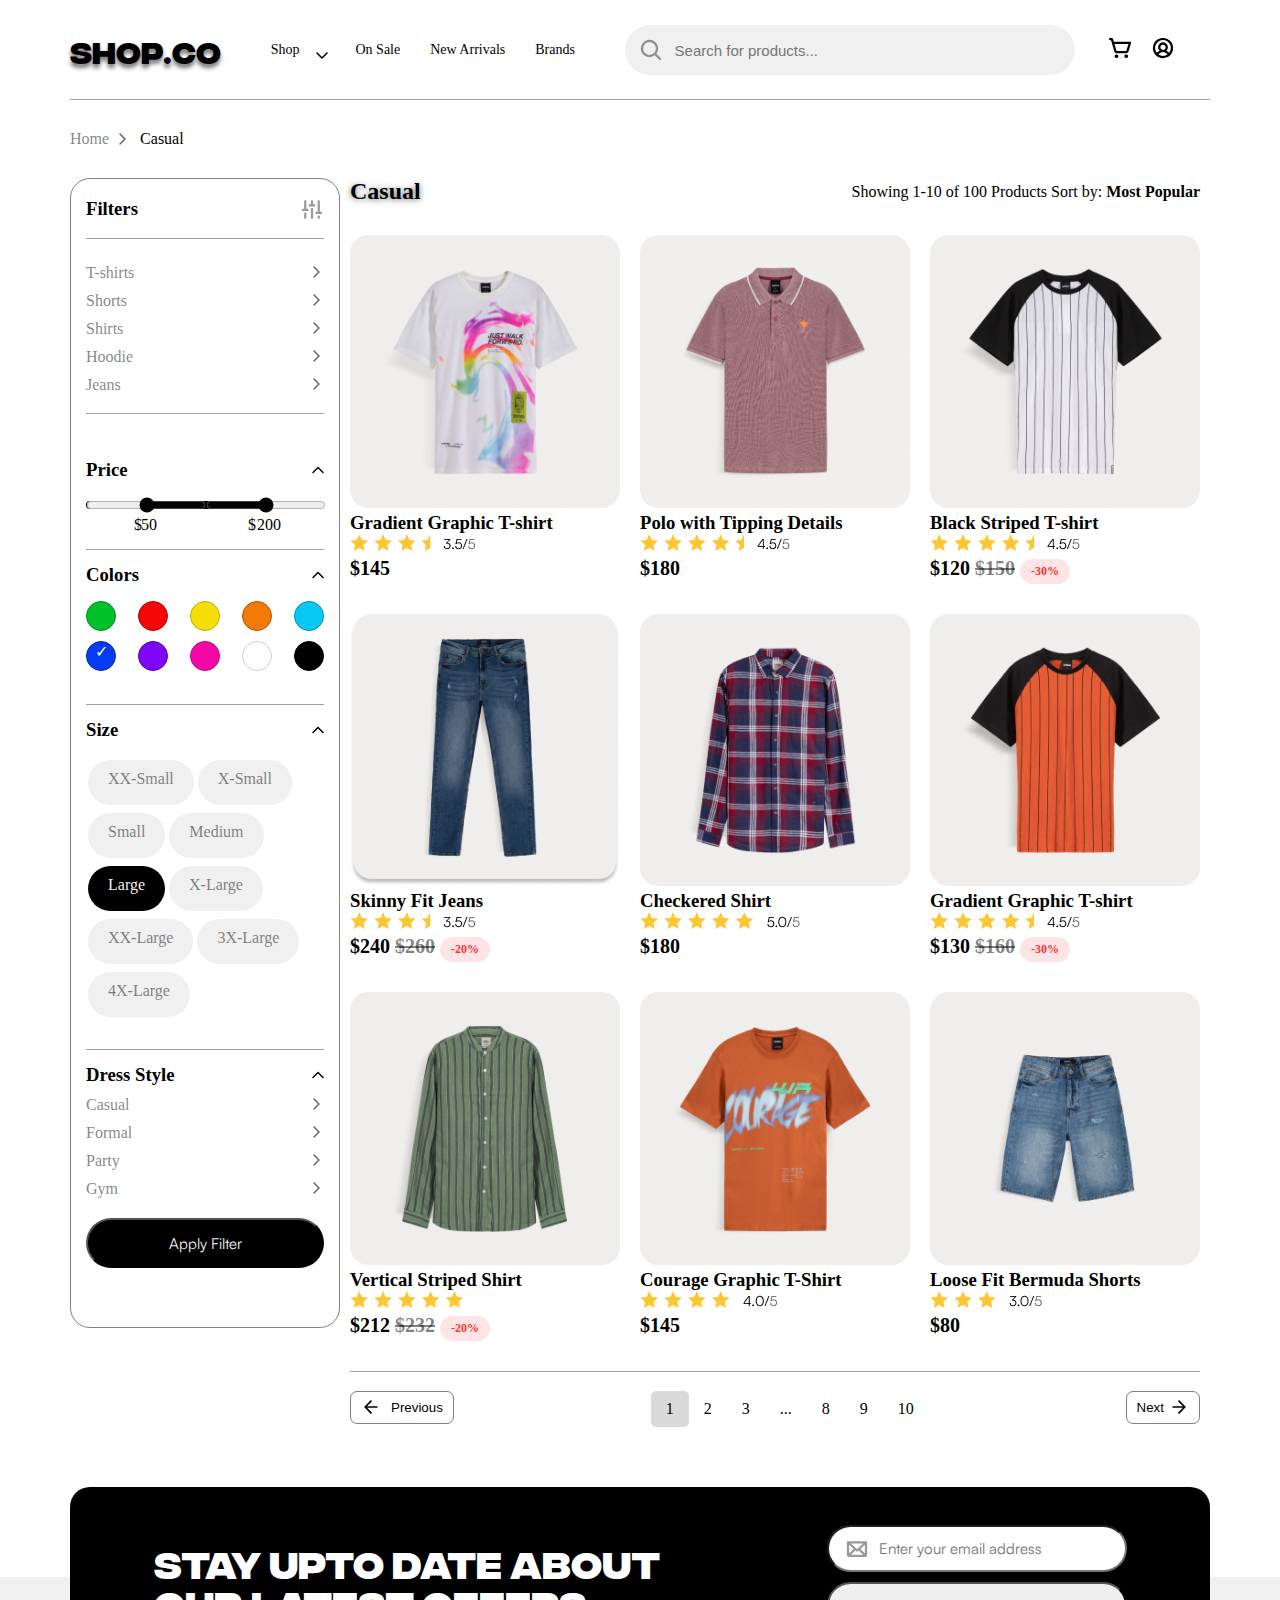
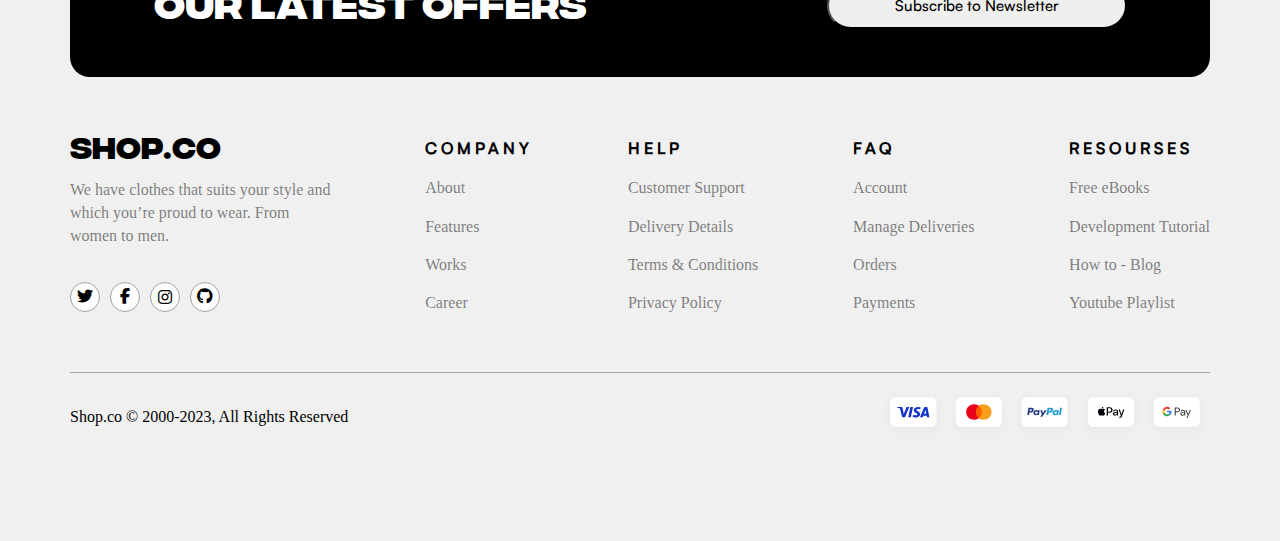
==== pages/category.html @ bcc7f972 "latest modifications in the category branch" ====
<!DOCTYPE html>
<html lang="en">
<head>
    <meta charset="UTF-8">
    <meta name="viewport" content="width=device-width, initial-scale=1.0">
    <link rel="stylesheet" href="../styles/category.css">
    <link rel="stylesheet" href="../styles/shared.css">
    <link rel="stylesheet" href="../styles/all.css">
    <title>Category</title>
</head>
<body>
 
    <!-- =========================================start nav-bar======================================= -->

<header>
    <div class="container">
     
        <nav>
            <div class="logo-layer">
              
                <a href="../index.html">
                <h2 class="logo">SHOP.CO</h2>
                </a>
            </div><!--logo-layer  -->
            <svg class="layers" width="24" height="24" viewBox="0 0 24 24" fill="none" xmlns="http://www.w3.org/2000/svg">
                <path d="M21.375 12C21.375 12.2984 21.2565 12.5845 21.0455 12.7955C20.8345 13.0065 20.5484 13.125 20.25 13.125H3.75C3.45163 13.125 3.16548 13.0065 2.9545 12.7955C2.74353 12.5845 2.625 12.2984 2.625 12C2.625 11.7016 2.74353 11.4155 2.9545 11.2045C3.16548 10.9935 3.45163 10.875 3.75 10.875H20.25C20.5484 10.875 20.8345 10.9935 21.0455 11.2045C21.2565 11.4155 21.375 11.7016 21.375 12ZM3.75 7.125H20.25C20.5484 7.125 20.8345 7.00647 21.0455 6.7955C21.2565 6.58452 21.375 6.29837 21.375 6C21.375 5.70163 21.2565 5.41548 21.0455 5.2045C20.8345 4.99353 20.5484 4.875 20.25 4.875H3.75C3.45163 4.875 3.16548 4.99353 2.9545 5.2045C2.74353 5.41548 2.625 5.70163 2.625 6C2.625 6.29837 2.74353 6.58452 2.9545 6.7955C3.16548 7.00647 3.45163 7.125 3.75 7.125ZM20.25 16.875H3.75C3.45163 16.875 3.16548 16.9935 2.9545 17.2045C2.74353 17.4155 2.625 17.7016 2.625 18C2.625 18.2984 2.74353 18.5845 2.9545 18.7955C3.16548 19.0065 3.45163 19.125 3.75 19.125H20.25C20.5484 19.125 20.8345 19.0065 21.0455 18.7955C21.2565 18.5845 21.375 18.2984 21.375 18C21.375 17.7016 21.2565 17.4155 21.0455 17.2045C20.8345 16.9935 20.5484 16.875 20.25 16.875Z" fill="black"/>
                </svg>
                
            <ul>
                <li class="li1"><a href="#">Shop</a></li>
                <svg class="arrow-bar" width="16" height="16" viewBox="0 0 16 16" fill="none" xmlns="http://www.w3.org/2000/svg">
                    <path d="M13.5306 6.53063L8.5306 11.5306C8.46092 11.6005 8.37813 11.656 8.28696 11.6939C8.1958 11.7317 8.09806 11.7512 7.99935 11.7512C7.90064 11.7512 7.8029 11.7317 7.71173 11.6939C7.62057 11.656 7.53778 11.6005 7.4681 11.5306L2.4681 6.53063C2.3272 6.38973 2.24805 6.19864 2.24805 5.99938C2.24805 5.80012 2.3272 5.60902 2.4681 5.46813C2.60899 5.32723 2.80009 5.24808 2.99935 5.24808C3.19861 5.24808 3.3897 5.32723 3.5306 5.46813L7.99997 9.9375L12.4693 5.4675C12.6102 5.32661 12.8013 5.24745 13.0006 5.24745C13.1999 5.24745 13.391 5.32661 13.5318 5.4675C13.6727 5.6084 13.7519 5.7995 13.7519 5.99875C13.7519 6.19801 13.6727 6.38911 13.5318 6.53L13.5306 6.53063Z" fill="black"/>
                    </svg>
                <li><a href="#">On Sale</a></li>
                <li><a href="#">New Arrivals</a></li>
                <li><a href="#">Brands</a></li>
            </ul>
            <div class="search">
                <svg class="search-icon" width="22" height="22" viewBox="0 0 22 22" fill="none" xmlns="http://www.w3.org/2000/svg">
                    <path d="M20.7958 19.2041L16.3436 14.75C17.6785 13.0104 18.3018 10.8282 18.0869 8.64607C17.872 6.4639 16.8352 4.44516 15.1866 2.99937C13.538 1.55357 11.4013 0.788988 9.20972 0.860713C7.01817 0.932437 4.93595 1.8351 3.38546 3.38559C1.83497 4.93608 0.932307 7.0183 0.860583 9.20985C0.788858 11.4014 1.55344 13.5382 2.99924 15.1867C4.44503 16.8353 6.46377 17.8722 8.64594 18.087C10.8281 18.3019 13.0103 17.6787 14.7499 16.3438L19.2058 20.8006C19.3105 20.9053 19.4347 20.9883 19.5714 21.0449C19.7081 21.1016 19.8547 21.1307 20.0027 21.1307C20.1507 21.1307 20.2972 21.1016 20.434 21.0449C20.5707 20.9883 20.6949 20.9053 20.7996 20.8006C20.9042 20.696 20.9872 20.5717 21.0439 20.435C21.1005 20.2983 21.1296 20.1517 21.1296 20.0037C21.1296 19.8558 21.1005 19.7092 21.0439 19.5725C20.9872 19.4358 20.9042 19.3115 20.7996 19.2069L20.7958 19.2041ZM3.12487 9.5C3.12487 8.23915 3.49876 7.0066 4.19925 5.95824C4.89975 4.90988 5.89539 4.09278 7.06026 3.61027C8.22514 3.12776 9.50694 3.00151 10.7436 3.2475C11.9802 3.49348 13.1161 4.10064 14.0077 4.9922C14.8992 5.88376 15.5064 7.01967 15.7524 8.2563C15.9984 9.49293 15.8721 10.7747 15.3896 11.9396C14.9071 13.1045 14.09 14.1001 13.0416 14.8006C11.9933 15.5011 10.7607 15.875 9.49987 15.875C7.80965 15.8733 6.18915 15.2011 4.99398 14.0059C3.79882 12.8107 3.12661 11.1902 3.12487 9.5Z" fill="black" fill-opacity="0.4"/>
                    </svg>
                <input class="search-box" type="search" placeholder="Search for products...">
            </div><!-- search -->
            <div class="icons">
                <svg class="search-icon-black" width="24" height="24" viewBox="0 0 24 24" fill="none" xmlns="http://www.w3.org/2000/svg">
                    <path d="M21.7958 20.2041L17.3436 15.75C18.6785 14.0104 19.3018 11.8282 19.0869 9.64607C18.872 7.4639 17.8352 5.44516 16.1866 3.99937C14.538 2.55357 12.4013 1.78899 10.2097 1.86071C8.01817 1.93244 5.93595 2.8351 4.38546 4.38559C2.83497 5.93608 1.93231 8.0183 1.86058 10.2098C1.78886 12.4014 2.55344 14.5382 3.99924 16.1867C5.44503 17.8353 7.46377 18.8722 9.64594 19.087C11.8281 19.3019 14.0103 18.6787 15.7499 17.3438L20.2058 21.8006C20.3105 21.9053 20.4347 21.9883 20.5714 22.0449C20.7081 22.1016 20.8547 22.1307 21.0027 22.1307C21.1507 22.1307 21.2972 22.1016 21.434 22.0449C21.5707 21.9883 21.6949 21.9053 21.7996 21.8006C21.9042 21.696 21.9872 21.5717 22.0439 21.435C22.1005 21.2983 22.1296 21.1517 22.1296 21.0037C22.1296 20.8558 22.1005 20.7092 22.0439 20.5725C21.9872 20.4358 21.9042 20.3115 21.7996 20.2069L21.7958 20.2041ZM4.12487 10.5C4.12487 9.23915 4.49876 8.0066 5.19925 6.95824C5.89975 5.90988 6.89539 5.09278 8.06026 4.61027C9.22514 4.12776 10.5069 4.00151 11.7436 4.2475C12.9802 4.49348 14.1161 5.10064 15.0077 5.9922C15.8992 6.88376 16.5064 8.01967 16.7524 9.2563C16.9984 10.4929 16.8721 11.7747 16.3896 12.9396C15.9071 14.1045 15.09 15.1001 14.0416 15.8006C12.9933 16.5011 11.7607 16.875 10.4999 16.875C8.80965 16.8733 7.18915 16.2011 5.99398 15.0059C4.79882 13.8107 4.12661 12.1902 4.12487 10.5Z" fill="black"/>
                    </svg>
                <svg class="cart" width="24" height="24" viewBox="0 0 24 24" fill="none" xmlns="http://www.w3.org/2000/svg">
                    <path d="M9.375 20.25C9.375 20.6208 9.26503 20.9834 9.059 21.2917C8.85298 21.6 8.56014 21.8404 8.21753 21.9823C7.87492 22.1242 7.49792 22.1613 7.1342 22.089C6.77049 22.0166 6.4364 21.838 6.17417 21.5758C5.91195 21.3136 5.73337 20.9795 5.66103 20.6158C5.58868 20.2521 5.62581 19.8751 5.76773 19.5325C5.90964 19.1899 6.14996 18.897 6.45831 18.691C6.76665 18.485 7.12916 18.375 7.5 18.375C7.99728 18.375 8.47419 18.5725 8.82582 18.9242C9.17745 19.2758 9.375 19.7527 9.375 20.25ZM17.25 18.375C16.8792 18.375 16.5166 18.485 16.2083 18.691C15.9 18.897 15.6596 19.1899 15.5177 19.5325C15.3758 19.8751 15.3387 20.2521 15.411 20.6158C15.4834 20.9795 15.662 21.3136 15.9242 21.5758C16.1864 21.838 16.5205 22.0166 16.8842 22.089C17.2479 22.1613 17.6249 22.1242 17.9675 21.9823C18.3101 21.8404 18.603 21.6 18.809 21.2917C19.015 20.9834 19.125 20.6208 19.125 20.25C19.125 19.7527 18.9275 19.2758 18.5758 18.9242C18.2242 18.5725 17.7473 18.375 17.25 18.375ZM22.0753 7.08094L19.5169 15.3966C19.3535 15.9343 19.0211 16.4051 18.569 16.739C18.1169 17.0729 17.5692 17.2521 17.0072 17.25H7.77469C7.2046 17.2482 6.65046 17.0616 6.1953 16.7183C5.74015 16.3751 5.40848 15.8936 5.25 15.3459L2.04469 4.125H1.125C0.826631 4.125 0.540483 4.00647 0.329505 3.7955C0.118526 3.58452 0 3.29837 0 3C0 2.70163 0.118526 2.41548 0.329505 2.2045C0.540483 1.99353 0.826631 1.875 1.125 1.875H2.32687C2.73407 1.87626 3.12988 2.00951 3.45493 2.25478C3.77998 2.50004 4.01674 2.84409 4.12969 3.23531L4.81312 5.625H21C21.1761 5.62499 21.3497 5.6663 21.5069 5.74561C21.664 5.82492 21.8004 5.94001 21.905 6.08164C22.0096 6.22326 22.0795 6.38746 22.1091 6.56102C22.1387 6.73458 22.1271 6.91266 22.0753 7.08094ZM19.4766 7.875H5.45531L7.41375 14.7281C7.43617 14.8065 7.48354 14.8755 7.54867 14.9245C7.6138 14.9736 7.69315 15.0001 7.77469 15H17.0072C17.0875 15.0002 17.1656 14.9746 17.2303 14.927C17.2949 14.8794 17.3426 14.8123 17.3662 14.7356L19.4766 7.875Z" fill="black"/>
                    </svg>

                <svg class="person" width="24" height="24" viewBox="0 0 24 24" fill="none" xmlns="http://www.w3.org/2000/svg">
                        <path d="M12 1.875C9.99747 1.875 8.0399 2.46882 6.37486 3.58137C4.70981 4.69392 3.41206 6.27523 2.64572 8.12533C1.87939 9.97543 1.67888 12.0112 2.06955 13.9753C2.46023 15.9393 3.42454 17.7435 4.84055 19.1595C6.25656 20.5755 8.06066 21.5398 10.0247 21.9305C11.9888 22.3211 14.0246 22.1206 15.8747 21.3543C17.7248 20.5879 19.3061 19.2902 20.4186 17.6251C21.5312 15.9601 22.125 14.0025 22.125 12C22.122 9.3156 21.0543 6.74199 19.1562 4.84383C17.258 2.94567 14.6844 1.87798 12 1.875ZM7.45969 18.4284C7.98195 17.7143 8.66528 17.1335 9.45418 16.7331C10.2431 16.3327 11.1153 16.124 12 16.124C12.8847 16.124 13.7569 16.3327 14.5458 16.7331C15.3347 17.1335 16.0181 17.7143 16.5403 18.4284C15.2134 19.3695 13.6268 19.875 12 19.875C10.3732 19.875 8.78665 19.3695 7.45969 18.4284ZM9.375 11.25C9.375 10.7308 9.52896 10.2233 9.8174 9.79163C10.1058 9.35995 10.5158 9.0235 10.9955 8.82482C11.4751 8.62614 12.0029 8.57415 12.5121 8.67544C13.0213 8.77672 13.489 9.02673 13.8562 9.39384C14.2233 9.76096 14.4733 10.2287 14.5746 10.7379C14.6759 11.2471 14.6239 11.7749 14.4252 12.2545C14.2265 12.7342 13.8901 13.1442 13.4584 13.4326C13.0267 13.721 12.5192 13.875 12 13.875C11.3038 13.875 10.6361 13.5984 10.1438 13.1062C9.65157 12.6139 9.375 11.9462 9.375 11.25ZM18.1875 16.8694C17.4583 15.9419 16.5289 15.1914 15.4688 14.6737C16.1444 13.9896 16.6026 13.1208 16.7858 12.1769C16.9689 11.2329 16.8688 10.2558 16.498 9.36861C16.1273 8.4814 15.5024 7.72364 14.702 7.19068C13.9017 6.65771 12.9616 6.37334 12 6.37334C11.0384 6.37334 10.0983 6.65771 9.29797 7.19068C8.49762 7.72364 7.87275 8.4814 7.50198 9.36861C7.13121 10.2558 7.0311 11.2329 7.21424 12.1769C7.39739 13.1208 7.85561 13.9896 8.53125 14.6737C7.4711 15.1914 6.54168 15.9419 5.8125 16.8694C4.89661 15.7083 4.32614 14.3129 4.1664 12.8427C4.00665 11.3725 4.2641 9.88711 4.90925 8.55644C5.55441 7.22578 6.5612 6.10366 7.81439 5.31855C9.06757 4.53343 10.5165 4.11703 11.9953 4.11703C13.4741 4.11703 14.9231 4.53343 16.1762 5.31855C17.4294 6.10366 18.4362 7.22578 19.0814 8.55644C19.7265 9.88711 19.984 11.3725 19.8242 12.8427C19.6645 14.3129 19.094 15.7083 18.1781 16.8694H18.1875Z" fill="black"/>
                        </svg>
            </div><!-- icons -->
            
            <form>
                <!-- <input type="search"> -->
            </form>
        </nav>  
    </div><!-- container -->
</header>   
    <!-- =========================================End nav-bar======================================= -->
     <!-- =====================================================start casual-nav-section======================================-->
    <div class="casual-nav-section">
        <div class="container">
            <div class="casual-nav">
                <ul>
                    <li class="li1">Home</li>
                    <svg class="casual-svg" width="16" height="16" viewBox="0 0 16 16" fill="none" xmlns="http://www.w3.org/2000/svg">
                        <path d="M6.53073 2.46937L11.5307 7.46937C11.6007 7.53905 11.6561 7.62184 11.694 7.71301C11.7318 7.80417 11.7513 7.90191 11.7513 8.00062C11.7513 8.09933 11.7318 8.19707 11.694 8.28824C11.6561 8.3794 11.6007 8.46219 11.5307 8.53187L6.53073 13.5319C6.38984 13.6728 6.19874 13.7519 5.99948 13.7519C5.80023 13.7519 5.60913 13.6728 5.46823 13.5319C5.32734 13.391 5.24818 13.1999 5.24818 13.0006C5.24818 12.8014 5.32734 12.6103 5.46823 12.4694L9.93761 8L5.46761 3.53062C5.32671 3.38973 5.24756 3.19863 5.24756 2.99937C5.24756 2.80011 5.32671 2.60902 5.46761 2.46812C5.60851 2.32723 5.7996 2.24807 5.99886 2.24807C6.19812 2.24807 6.38921 2.32723 6.53011 2.46812L6.53073 2.46937Z" fill="black" fill-opacity="0.6"/>
                        </svg>
                    <li>Casual</li>
                </ul>
            </div><!-- container -->
        </div><!-- casual-nav -->
    </div><!-- casual-nav-section -->
    <!-- =======================================================end casual-nav-section==================== -->
    <!-- =======================================================start main section==================== -->
        <div class="main">
            <div class="container">

                <div class="filters-icon-hover">
                        
                </div>

                <div class="filters">
                    <div class="filter-section f-s1">
                            <h3>Filters</h3>
                            <svg class="icon" width="24" height="25" viewBox="0 0 24 25" fill="none" xmlns="http://www.w3.org/2000/svg">
                                <path d="M13.125 12.125V20.75C13.125 21.0484 13.0065 21.3345 12.7955 21.5455C12.5845 21.7565 12.2984 21.875 12 21.875C11.7016 21.875 11.4155 21.7565 11.2045 21.5455C10.9935 21.3345 10.875 21.0484 10.875 20.75V12.125C10.875 11.8266 10.9935 11.5405 11.2045 11.3295C11.4155 11.1185 11.7016 11 12 11C12.2984 11 12.5845 11.1185 12.7955 11.3295C13.0065 11.5405 13.125 11.8266 13.125 12.125ZM18.75 18.5C18.4516 18.5 18.1655 18.6185 17.9545 18.8295C17.7435 19.0405 17.625 19.3266 17.625 19.625V20.75C17.625 21.0484 17.7435 21.3345 17.9545 21.5455C18.1655 21.7565 18.4516 21.875 18.75 21.875C19.0484 21.875 19.3345 21.7565 19.5455 21.5455C19.7565 21.3345 19.875 21.0484 19.875 20.75V19.625C19.875 19.3266 19.7565 19.0405 19.5455 18.8295C19.3345 18.6185 19.0484 18.5 18.75 18.5ZM21 14.75H19.875V4.25C19.875 3.95163 19.7565 3.66548 19.5455 3.4545C19.3345 3.24353 19.0484 3.125 18.75 3.125C18.4516 3.125 18.1655 3.24353 17.9545 3.4545C17.7435 3.66548 17.625 3.95163 17.625 4.25V14.75H16.5C16.2016 14.75 15.9155 14.8685 15.7045 15.0795C15.4935 15.2905 15.375 15.5766 15.375 15.875C15.375 16.1734 15.4935 16.4595 15.7045 16.6705C15.9155 16.8815 16.2016 17 16.5 17H21C21.2984 17 21.5845 16.8815 21.7955 16.6705C22.0065 16.4595 22.125 16.1734 22.125 15.875C22.125 15.5766 22.0065 15.2905 21.7955 15.0795C21.5845 14.8685 21.2984 14.75 21 14.75ZM5.25 15.5C4.95163 15.5 4.66548 15.6185 4.4545 15.8295C4.24353 16.0405 4.125 16.3266 4.125 16.625V20.75C4.125 21.0484 4.24353 21.3345 4.4545 21.5455C4.66548 21.7565 4.95163 21.875 5.25 21.875C5.54837 21.875 5.83452 21.7565 6.0455 21.5455C6.25647 21.3345 6.375 21.0484 6.375 20.75V16.625C6.375 16.3266 6.25647 16.0405 6.0455 15.8295C5.83452 15.6185 5.54837 15.5 5.25 15.5ZM7.5 11.75H6.375V4.25C6.375 3.95163 6.25647 3.66548 6.0455 3.4545C5.83452 3.24353 5.54837 3.125 5.25 3.125C4.95163 3.125 4.66548 3.24353 4.4545 3.4545C4.24353 3.66548 4.125 3.95163 4.125 4.25V11.75H3C2.70163 11.75 2.41548 11.8685 2.2045 12.0795C1.99353 12.2905 1.875 12.5766 1.875 12.875C1.875 13.1734 1.99353 13.4595 2.2045 13.6705C2.41548 13.8815 2.70163 14 3 14H7.5C7.79837 14 8.08452 13.8815 8.2955 13.6705C8.50647 13.4595 8.625 13.1734 8.625 12.875C8.625 12.5766 8.50647 12.2905 8.2955 12.0795C8.08452 11.8685 7.79837 11.75 7.5 11.75ZM14.25 7.25H13.125V4.25C13.125 3.95163 13.0065 3.66548 12.7955 3.4545C12.5845 3.24353 12.2984 3.125 12 3.125C11.7016 3.125 11.4155 3.24353 11.2045 3.4545C10.9935 3.66548 10.875 3.95163 10.875 4.25V7.25H9.75C9.45163 7.25 9.16548 7.36853 8.9545 7.5795C8.74353 7.79048 8.625 8.07663 8.625 8.375C8.625 8.67337 8.74353 8.95952 8.9545 9.1705C9.16548 9.38147 9.45163 9.5 9.75 9.5H14.25C14.5484 9.5 14.8345 9.38147 15.0455 9.1705C15.2565 8.95952 15.375 8.67337 15.375 8.375C15.375 8.07663 15.2565 7.79048 15.0455 7.5795C14.8345 7.36853 14.5484 7.25 14.25 7.25Z" fill="black" fill-opacity="0.4"/>
                                </svg>
                    </div><!-- filter-section  f-s1-->
                            
                    <div class="filter-section f-s2">
                        <div class="subtitle">
                            <p>T-shirts</p>
                            <svg class="filter-svg" width="16" height="16" viewBox="0 0 16 16" fill="none" xmlns="http://www.w3.org/2000/svg">
                                <path d="M6.53073 2.46937L11.5307 7.46937C11.6007 7.53905 11.6561 7.62184 11.694 7.71301C11.7318 7.80417 11.7513 7.90191 11.7513 8.00062C11.7513 8.09933 11.7318 8.19707 11.694 8.28824C11.6561 8.3794 11.6007 8.46219 11.5307 8.53187L6.53073 13.5319C6.38984 13.6728 6.19874 13.7519 5.99948 13.7519C5.80023 13.7519 5.60913 13.6728 5.46823 13.5319C5.32734 13.391 5.24818 13.1999 5.24818 13.0006C5.24818 12.8014 5.32734 12.6103 5.46823 12.4694L9.93761 8L5.46761 3.53062C5.32671 3.38973 5.24756 3.19863 5.24756 2.99937C5.24756 2.80011 5.32671 2.60902 5.46761 2.46812C5.60851 2.32723 5.7996 2.24807 5.99886 2.24807C6.19812 2.24807 6.38921 2.32723 6.53011 2.46812L6.53073 2.46937Z" fill="black" fill-opacity="0.6"/>
                                </svg>
                        </div><!--subtitle-->
                        
                        <div class="subtitle">
                            <p>Shorts</p>
                            <svg class="filter-svg" width="16" height="16" viewBox="0 0 16 16" fill="none" xmlns="http://www.w3.org/2000/svg">
                                    <path d="M6.53073 2.46937L11.5307 7.46937C11.6007 7.53905 11.6561 7.62184 11.694 7.71301C11.7318 7.80417 11.7513 7.90191 11.7513 8.00062C11.7513 8.09933 11.7318 8.19707 11.694 8.28824C11.6561 8.3794 11.6007 8.46219 11.5307 8.53187L6.53073 13.5319C6.38984 13.6728 6.19874 13.7519 5.99948 13.7519C5.80023 13.7519 5.60913 13.6728 5.46823 13.5319C5.32734 13.391 5.24818 13.1999 5.24818 13.0006C5.24818 12.8014 5.32734 12.6103 5.46823 12.4694L9.93761 8L5.46761 3.53062C5.32671 3.38973 5.24756 3.19863 5.24756 2.99937C5.24756 2.80011 5.32671 2.60902 5.46761 2.46812C5.60851 2.32723 5.7996 2.24807 5.99886 2.24807C6.19812 2.24807 6.38921 2.32723 6.53011 2.46812L6.53073 2.46937Z" fill="black" fill-opacity="0.6"/>
                                </svg>
                        </div><!--subtitle-->
                        
                        <div class="subtitle">
                            <p>Shirts</p>
                            <svg class="filter-svg" width="16" height="16" viewBox="0 0 16 16" fill="none" xmlns="http://www.w3.org/2000/svg">
                                    <path d="M6.53073 2.46937L11.5307 7.46937C11.6007 7.53905 11.6561 7.62184 11.694 7.71301C11.7318 7.80417 11.7513 7.90191 11.7513 8.00062C11.7513 8.09933 11.7318 8.19707 11.694 8.28824C11.6561 8.3794 11.6007 8.46219 11.5307 8.53187L6.53073 13.5319C6.38984 13.6728 6.19874 13.7519 5.99948 13.7519C5.80023 13.7519 5.60913 13.6728 5.46823 13.5319C5.32734 13.391 5.24818 13.1999 5.24818 13.0006C5.24818 12.8014 5.32734 12.6103 5.46823 12.4694L9.93761 8L5.46761 3.53062C5.32671 3.38973 5.24756 3.19863 5.24756 2.99937C5.24756 2.80011 5.32671 2.60902 5.46761 2.46812C5.60851 2.32723 5.7996 2.24807 5.99886 2.24807C6.19812 2.24807 6.38921 2.32723 6.53011 2.46812L6.53073 2.46937Z" fill="black" fill-opacity="0.6"/>
                                </svg> 
                        </div><!--subtitle-->
                        
                        <div class="subtitle">
                            <p>Hoodie</p>
                            <svg class="filter-svg" width="16" height="16" viewBox="0 0 16 16" fill="none" xmlns="http://www.w3.org/2000/svg">
                                    <path d="M6.53073 2.46937L11.5307 7.46937C11.6007 7.53905 11.6561 7.62184 11.694 7.71301C11.7318 7.80417 11.7513 7.90191 11.7513 8.00062C11.7513 8.09933 11.7318 8.19707 11.694 8.28824C11.6561 8.3794 11.6007 8.46219 11.5307 8.53187L6.53073 13.5319C6.38984 13.6728 6.19874 13.7519 5.99948 13.7519C5.80023 13.7519 5.60913 13.6728 5.46823 13.5319C5.32734 13.391 5.24818 13.1999 5.24818 13.0006C5.24818 12.8014 5.32734 12.6103 5.46823 12.4694L9.93761 8L5.46761 3.53062C5.32671 3.38973 5.24756 3.19863 5.24756 2.99937C5.24756 2.80011 5.32671 2.60902 5.46761 2.46812C5.60851 2.32723 5.7996 2.24807 5.99886 2.24807C6.19812 2.24807 6.38921 2.32723 6.53011 2.46812L6.53073 2.46937Z" fill="black" fill-opacity="0.6"/>
                                </svg> 
                        </div><!--subtitle-->
                        
                        <div class="subtitle  subtitle5">
                            <p>Jeans</p>
                            <svg class="filter-svg" width="16" height="16" viewBox="0 0 16 16" fill="none" xmlns="http://www.w3.org/2000/svg">
                                    <path d="M6.53073 2.46937L11.5307 7.46937C11.6007 7.53905 11.6561 7.62184 11.694 7.71301C11.7318 7.80417 11.7513 7.90191 11.7513 8.00062C11.7513 8.09933 11.7318 8.19707 11.694 8.28824C11.6561 8.3794 11.6007 8.46219 11.5307 8.53187L6.53073 13.5319C6.38984 13.6728 6.19874 13.7519 5.99948 13.7519C5.80023 13.7519 5.60913 13.6728 5.46823 13.5319C5.32734 13.391 5.24818 13.1999 5.24818 13.0006C5.24818 12.8014 5.32734 12.6103 5.46823 12.4694L9.93761 8L5.46761 3.53062C5.32671 3.38973 5.24756 3.19863 5.24756 2.99937C5.24756 2.80011 5.32671 2.60902 5.46761 2.46812C5.60851 2.32723 5.7996 2.24807 5.99886 2.24807C6.19812 2.24807 6.38921 2.32723 6.53011 2.46812L6.53073 2.46937Z" fill="black" fill-opacity="0.6"/>
                                </svg>
                        </div><!--subtitle-->
                    </div><!-- filter-section  f-s2-->
                            
                    <div class="filter-section f-s3">
                        <div class="price">
                            <h3>Price</h3>
                            <svg width="12" height="8" viewBox="0 0 12 8" fill="none" xmlns="http://www.w3.org/2000/svg">
                                <path d="M0.469402 5.96945L5.4694 0.969449C5.53908 0.899529 5.62187 0.844052 5.71304 0.806198C5.8042 0.768344 5.90194 0.748858 6.00065 0.748858C6.09936 0.748858 6.1971 0.768344 6.28827 0.806198C6.37943 0.844052 6.46222 0.899529 6.5319 0.969449L11.5319 5.96945C11.6728 6.11034 11.752 6.30144 11.752 6.5007C11.752 6.69996 11.6728 6.89105 11.5319 7.03195C11.391 7.17284 11.1999 7.252 11.0007 7.252C10.8014 7.252 10.6103 7.17284 10.4694 7.03195L6.00003 2.56257L1.53065 7.03257C1.38976 7.17347 1.19866 7.25263 0.999403 7.25263C0.800145 7.25263 0.609049 7.17347 0.468153 7.03257C0.327257 6.89168 0.2481 6.70058 0.2481 6.50132C0.2481 6.30207 0.327257 6.11097 0.468153 5.97007L0.469402 5.96945Z" fill="black"/>
                                </svg>
                        </div><!-- price -->
                        <div class=" ranges">
                            <input class="range1" type="range" min="1" max="100" value="50" width= "10px" oninput="this.nextElementSibling.value = this.value">
                            <output class="output1">50</output><span class="span1">$</span>
                            <input class="range2" type="range" min="1" max="400" value="200" width= "10px" oninput="this.nextElementSibling.value = this.value">
                            <output class="output2">200</output><span class="span2">$</span>
                        </div><!--ranges  -->
                    </div><!-- filter-section  f-s3-->
                            
                    <div class="filter-section f-s4">
                        <div class="color">
                            <h3>Colors</h3>
                            <svg width="12" height="8" viewBox="0 0 12 8" fill="none" xmlns="http://www.w3.org/2000/svg">
                                <path d="M0.469402 5.96945L5.4694 0.969449C5.53908 0.899529 5.62187 0.844052 5.71304 0.806198C5.8042 0.768344 5.90194 0.748858 6.00065 0.748858C6.09936 0.748858 6.1971 0.768344 6.28827 0.806198C6.37943 0.844052 6.46222 0.899529 6.5319 0.969449L11.5319 5.96945C11.6728 6.11034 11.752 6.30144 11.752 6.5007C11.752 6.69996 11.6728 6.89105 11.5319 7.03195C11.391 7.17284 11.1999 7.252 11.0007 7.252C10.8014 7.252 10.6103 7.17284 10.4694 7.03195L6.00003 2.56257L1.53065 7.03257C1.38976 7.17347 1.19866 7.25263 0.999403 7.25263C0.800145 7.25263 0.609049 7.17347 0.468153 7.03257C0.327257 6.89168 0.2481 6.70058 0.2481 6.50132C0.2481 6.30207 0.327257 6.11097 0.468153 5.97007L0.469402 5.96945Z" fill="black"/>
                                </svg>
                        </div><!-- color -->
                        <div class="color-items1">
                            <div class="color1">
                            </div>
                            <div class="color2">
                            </div>
                            <div class="color3">
                            </div>
                            <div class="color4">
                            </div>
                            <div class="color5">
                            </div>
                       </div><!--color-items1  -->
                        <div class="color-items2">
                                <div class="color6">
                                    ✓
                                </div>
                                <div class="color7">
                                </div>
                                <div class="color8">
                                </div>
                                <div class="color9">
                                </div>
                                <div class="color10">
                                </div>
                        </div><!--color-items2-->
                    </div><!-- filter-section  f-s4-->
                        
                    <div class="filter-section f-s5">
                        <div class="size">
                            <h3>Size</h3>
                            <svg width="12" height="8" viewBox="0 0 12 8" fill="none" xmlns="http://www.w3.org/2000/svg">
                                <path d="M0.469402 5.96945L5.4694 0.969449C5.53908 0.899529 5.62187 0.844052 5.71304 0.806198C5.8042 0.768344 5.90194 0.748858 6.00065 0.748858C6.09936 0.748858 6.1971 0.768344 6.28827 0.806198C6.37943 0.844052 6.46222 0.899529 6.5319 0.969449L11.5319 5.96945C11.6728 6.11034 11.752 6.30144 11.752 6.5007C11.752 6.69996 11.6728 6.89105 11.5319 7.03195C11.391 7.17284 11.1999 7.252 11.0007 7.252C10.8014 7.252 10.6103 7.17284 10.4694 7.03195L6.00003 2.56257L1.53065 7.03257C1.38976 7.17347 1.19866 7.25263 0.999403 7.25263C0.800145 7.25263 0.609049 7.17347 0.468153 7.03257C0.327257 6.89168 0.2481 6.70058 0.2481 6.50132C0.2481 6.30207 0.327257 6.11097 0.468153 5.97007L0.469402 5.96945Z" fill="black"/>
                                </svg>
                        </div><!-- size -->

                        <div class="size-item">
                            <span class="size-text">XX-Small</span>
                            <span class="size-text">X-Small</span>
                        </div><!--  size1-item-->
                        <div class="size-item">
                            <span class="size-text">Small</span>
                            <span class="size-text">Medium</span>
                        </div><!--  size1-item-->
                        <div class="size-item">
                            <span class="size-text focused">Large</span>
                            <span class="size-text">X-Large</span>
                        </div><!--  size1-item-->
                        <div class="size-item">
                            <span class="size-text">XX-Large</span>
                            <span class="size-text">3X-Large</span>
                        </div><!--  size1-item-->
                        <div class="size-item">
                            <span class="size-text">4X-Large</span>
                        </div><!--  size1-item-->
                    </div><!-- filter-section  f-s5-->
                            
                    <div class="filter-section f-s6">
                        <div class="dress">
                            <h3>Dress Style</h3>
                            <svg width="12" height="8" viewBox="0 0 12 8" fill="none" xmlns="http://www.w3.org/2000/svg">
                                <path d="M0.469402 5.96945L5.4694 0.969449C5.53908 0.899529 5.62187 0.844052 5.71304 0.806198C5.8042 0.768344 5.90194 0.748858 6.00065 0.748858C6.09936 0.748858 6.1971 0.768344 6.28827 0.806198C6.37943 0.844052 6.46222 0.899529 6.5319 0.969449L11.5319 5.96945C11.6728 6.11034 11.752 6.30144 11.752 6.5007C11.752 6.69996 11.6728 6.89105 11.5319 7.03195C11.391 7.17284 11.1999 7.252 11.0007 7.252C10.8014 7.252 10.6103 7.17284 10.4694 7.03195L6.00003 2.56257L1.53065 7.03257C1.38976 7.17347 1.19866 7.25263 0.999403 7.25263C0.800145 7.25263 0.609049 7.17347 0.468153 7.03257C0.327257 6.89168 0.2481 6.70058 0.2481 6.50132C0.2481 6.30207 0.327257 6.11097 0.468153 5.97007L0.469402 5.96945Z" fill="black"/>
                                </svg>
                        </div><!-- dress -->
                        <div class="dress-subtitle">
                            <p>Casual</p>
                            <svg class="filter-svg" width="16" height="16" viewBox="0 0 16 16" fill="none" xmlns="http://www.w3.org/2000/svg">
                                <path d="M6.53073 2.46937L11.5307 7.46937C11.6007 7.53905 11.6561 7.62184 11.694 7.71301C11.7318 7.80417 11.7513 7.90191 11.7513 8.00062C11.7513 8.09933 11.7318 8.19707 11.694 8.28824C11.6561 8.3794 11.6007 8.46219 11.5307 8.53187L6.53073 13.5319C6.38984 13.6728 6.19874 13.7519 5.99948 13.7519C5.80023 13.7519 5.60913 13.6728 5.46823 13.5319C5.32734 13.391 5.24818 13.1999 5.24818 13.0006C5.24818 12.8014 5.32734 12.6103 5.46823 12.4694L9.93761 8L5.46761 3.53062C5.32671 3.38973 5.24756 3.19863 5.24756 2.99937C5.24756 2.80011 5.32671 2.60902 5.46761 2.46812C5.60851 2.32723 5.7996 2.24807 5.99886 2.24807C6.19812 2.24807 6.38921 2.32723 6.53011 2.46812L6.53073 2.46937Z" fill="black" fill-opacity="0.6"/>
                                </svg>
                        </div><!--subtitle-->
                        
                        <div class="dress-subtitle">
                            <p>Formal</p>
                            <svg class="filter-svg" width="16" height="16" viewBox="0 0 16 16" fill="none" xmlns="http://www.w3.org/2000/svg">
                                    <path d="M6.53073 2.46937L11.5307 7.46937C11.6007 7.53905 11.6561 7.62184 11.694 7.71301C11.7318 7.80417 11.7513 7.90191 11.7513 8.00062C11.7513 8.09933 11.7318 8.19707 11.694 8.28824C11.6561 8.3794 11.6007 8.46219 11.5307 8.53187L6.53073 13.5319C6.38984 13.6728 6.19874 13.7519 5.99948 13.7519C5.80023 13.7519 5.60913 13.6728 5.46823 13.5319C5.32734 13.391 5.24818 13.1999 5.24818 13.0006C5.24818 12.8014 5.32734 12.6103 5.46823 12.4694L9.93761 8L5.46761 3.53062C5.32671 3.38973 5.24756 3.19863 5.24756 2.99937C5.24756 2.80011 5.32671 2.60902 5.46761 2.46812C5.60851 2.32723 5.7996 2.24807 5.99886 2.24807C6.19812 2.24807 6.38921 2.32723 6.53011 2.46812L6.53073 2.46937Z" fill="black" fill-opacity="0.6"/>
                                </svg>
                        </div><!--subtitle-->
                        
                        <div class="dress-subtitle">
                            <p>Party</p>
                            <svg class="filter-svg" width="16" height="16" viewBox="0 0 16 16" fill="none" xmlns="http://www.w3.org/2000/svg">
                                    <path d="M6.53073 2.46937L11.5307 7.46937C11.6007 7.53905 11.6561 7.62184 11.694 7.71301C11.7318 7.80417 11.7513 7.90191 11.7513 8.00062C11.7513 8.09933 11.7318 8.19707 11.694 8.28824C11.6561 8.3794 11.6007 8.46219 11.5307 8.53187L6.53073 13.5319C6.38984 13.6728 6.19874 13.7519 5.99948 13.7519C5.80023 13.7519 5.60913 13.6728 5.46823 13.5319C5.32734 13.391 5.24818 13.1999 5.24818 13.0006C5.24818 12.8014 5.32734 12.6103 5.46823 12.4694L9.93761 8L5.46761 3.53062C5.32671 3.38973 5.24756 3.19863 5.24756 2.99937C5.24756 2.80011 5.32671 2.60902 5.46761 2.46812C5.60851 2.32723 5.7996 2.24807 5.99886 2.24807C6.19812 2.24807 6.38921 2.32723 6.53011 2.46812L6.53073 2.46937Z" fill="black" fill-opacity="0.6"/>
                                </svg> 
                        </div><!--subtitle-->
                        
                        <div class="dress-subtitle">
                            <p>Gym</p>
                            <svg class="filter-svg" width="16" height="16" viewBox="0 0 16 16" fill="none" xmlns="http://www.w3.org/2000/svg">
                                    <path d="M6.53073 2.46937L11.5307 7.46937C11.6007 7.53905 11.6561 7.62184 11.694 7.71301C11.7318 7.80417 11.7513 7.90191 11.7513 8.00062C11.7513 8.09933 11.7318 8.19707 11.694 8.28824C11.6561 8.3794 11.6007 8.46219 11.5307 8.53187L6.53073 13.5319C6.38984 13.6728 6.19874 13.7519 5.99948 13.7519C5.80023 13.7519 5.60913 13.6728 5.46823 13.5319C5.32734 13.391 5.24818 13.1999 5.24818 13.0006C5.24818 12.8014 5.32734 12.6103 5.46823 12.4694L9.93761 8L5.46761 3.53062C5.32671 3.38973 5.24756 3.19863 5.24756 2.99937C5.24756 2.80011 5.32671 2.60902 5.46761 2.46812C5.60851 2.32723 5.7996 2.24807 5.99886 2.24807C6.19812 2.24807 6.38921 2.32723 6.53011 2.46812L6.53073 2.46937Z" fill="black" fill-opacity="0.6"/>
                                </svg>    
                        </div><!--subtitle-->
                        <input class="button" type="button" value="Apply Filter">
                    </div><!-- filter-section  f-s6-->
                            
                    <div class="filter-section f-s7">
                            
                    </div><!-- filter-section  f-s7-->

                </div><!-- filters -->
                <div class="casual">
                    <div class="head">
                        <h2>Casual</h2>
                        <!-- <svg class="casual-logo" width="106" height="33" viewBox="0 0 106 33" fill="none" xmlns="http://www.w3.org/2000/svg">
                            <g filter="url(#filter0_d_29_1281)">
                            <mask id="path-1-outside-1_29_1281" maskUnits="userSpaceOnUse" x="3" y="-1" width="100" height="27" fill="black">
                            <rect fill="white" x="3" y="-1" width="100" height="27"/>
                            <path d="M15.48 24.384C8.664 24.384 4.248 19.648 4.248 12.32C4.248 5.056 8.824 0.223999 15.672 0.223999C21.208 0.223999 25.336 3.456 26.136 8.48H21.816C21.016 5.76 18.68 4.16 15.576 4.16C11.256 4.16 8.536 7.296 8.536 12.288C8.536 17.248 11.288 20.448 15.576 20.448C18.744 20.448 21.176 18.784 21.944 16.192H26.2C25.304 21.12 21.016 24.384 15.48 24.384ZM33.6888 24.416C30.3288 24.416 28.2808 22.464 28.2808 19.488C28.2808 16.576 30.3928 14.752 34.1368 14.464L38.8728 14.112V13.76C38.8728 11.616 37.5928 10.752 35.6088 10.752C33.3048 10.752 32.0248 11.712 32.0248 13.376H28.6968C28.6968 9.952 31.5128 7.712 35.8008 7.712C40.0568 7.712 42.6808 10.016 42.6808 14.4V24H39.2568L38.9688 21.664C38.2968 23.296 36.1528 24.416 33.6888 24.416ZM34.9688 21.472C37.3688 21.472 38.9048 20.032 38.9048 17.6V16.768L35.6088 17.024C33.1768 17.248 32.2488 18.048 32.2488 19.328C32.2488 20.768 33.2088 21.472 34.9688 21.472ZM45.3 19.2H49.012C49.044 20.576 50.068 21.44 51.86 21.44C53.684 21.44 54.676 20.704 54.676 19.552C54.676 18.752 54.26 18.176 52.852 17.856L50.004 17.184C47.156 16.544 45.78 15.2 45.78 12.672C45.78 9.568 48.404 7.712 52.052 7.712C55.604 7.712 58.004 9.76 58.036 12.832H54.324C54.292 11.488 53.396 10.624 51.892 10.624C50.356 10.624 49.46 11.328 49.46 12.512C49.46 13.408 50.164 13.984 51.508 14.304L54.356 14.976C57.012 15.584 58.356 16.8 58.356 19.232C58.356 22.432 55.636 24.416 51.732 24.416C47.796 24.416 45.3 22.304 45.3 19.2ZM72.0485 8.192H75.9525V24H72.3365L72.0485 21.888C71.0885 23.392 69.0405 24.416 66.9285 24.416C63.2805 24.416 61.1365 21.952 61.1365 18.08V8.192H65.0405V16.704C65.0405 19.712 66.2245 20.928 68.4005 20.928C70.8645 20.928 72.0485 19.488 72.0485 16.48V8.192ZM84.6888 24.416C81.3288 24.416 79.2808 22.464 79.2808 19.488C79.2808 16.576 81.3928 14.752 85.1368 14.464L89.8728 14.112V13.76C89.8728 11.616 88.5928 10.752 86.6088 10.752C84.3048 10.752 83.0248 11.712 83.0248 13.376H79.6968C79.6968 9.952 82.5128 7.712 86.8008 7.712C91.0568 7.712 93.6808 10.016 93.6808 14.4V24H90.2568L89.9688 21.664C89.2968 23.296 87.1528 24.416 84.6888 24.416ZM85.9688 21.472C88.3688 21.472 89.9048 20.032 89.9048 17.6V16.768L86.6088 17.024C84.1768 17.248 83.2488 18.048 83.2488 19.328C83.2488 20.768 84.2088 21.472 85.9688 21.472ZM101.452 24H97.58V0.191999H101.452V24Z"/>
                            </mask>
                            <path d="M15.48 24.384C8.664 24.384 4.248 19.648 4.248 12.32C4.248 5.056 8.824 0.223999 15.672 0.223999C21.208 0.223999 25.336 3.456 26.136 8.48H21.816C21.016 5.76 18.68 4.16 15.576 4.16C11.256 4.16 8.536 7.296 8.536 12.288C8.536 17.248 11.288 20.448 15.576 20.448C18.744 20.448 21.176 18.784 21.944 16.192H26.2C25.304 21.12 21.016 24.384 15.48 24.384ZM33.6888 24.416C30.3288 24.416 28.2808 22.464 28.2808 19.488C28.2808 16.576 30.3928 14.752 34.1368 14.464L38.8728 14.112V13.76C38.8728 11.616 37.5928 10.752 35.6088 10.752C33.3048 10.752 32.0248 11.712 32.0248 13.376H28.6968C28.6968 9.952 31.5128 7.712 35.8008 7.712C40.0568 7.712 42.6808 10.016 42.6808 14.4V24H39.2568L38.9688 21.664C38.2968 23.296 36.1528 24.416 33.6888 24.416ZM34.9688 21.472C37.3688 21.472 38.9048 20.032 38.9048 17.6V16.768L35.6088 17.024C33.1768 17.248 32.2488 18.048 32.2488 19.328C32.2488 20.768 33.2088 21.472 34.9688 21.472ZM45.3 19.2H49.012C49.044 20.576 50.068 21.44 51.86 21.44C53.684 21.44 54.676 20.704 54.676 19.552C54.676 18.752 54.26 18.176 52.852 17.856L50.004 17.184C47.156 16.544 45.78 15.2 45.78 12.672C45.78 9.568 48.404 7.712 52.052 7.712C55.604 7.712 58.004 9.76 58.036 12.832H54.324C54.292 11.488 53.396 10.624 51.892 10.624C50.356 10.624 49.46 11.328 49.46 12.512C49.46 13.408 50.164 13.984 51.508 14.304L54.356 14.976C57.012 15.584 58.356 16.8 58.356 19.232C58.356 22.432 55.636 24.416 51.732 24.416C47.796 24.416 45.3 22.304 45.3 19.2ZM72.0485 8.192H75.9525V24H72.3365L72.0485 21.888C71.0885 23.392 69.0405 24.416 66.9285 24.416C63.2805 24.416 61.1365 21.952 61.1365 18.08V8.192H65.0405V16.704C65.0405 19.712 66.2245 20.928 68.4005 20.928C70.8645 20.928 72.0485 19.488 72.0485 16.48V8.192ZM84.6888 24.416C81.3288 24.416 79.2808 22.464 79.2808 19.488C79.2808 16.576 81.3928 14.752 85.1368 14.464L89.8728 14.112V13.76C89.8728 11.616 88.5928 10.752 86.6088 10.752C84.3048 10.752 83.0248 11.712 83.0248 13.376H79.6968C79.6968 9.952 82.5128 7.712 86.8008 7.712C91.0568 7.712 93.6808 10.016 93.6808 14.4V24H90.2568L89.9688 21.664C89.2968 23.296 87.1528 24.416 84.6888 24.416ZM85.9688 21.472C88.3688 21.472 89.9048 20.032 89.9048 17.6V16.768L86.6088 17.024C84.1768 17.248 83.2488 18.048 83.2488 19.328C83.2488 20.768 84.2088 21.472 85.9688 21.472ZM101.452 24H97.58V0.191999H101.452V24Z" fill="black"/>
                            <path d="M26.136 8.48V9.48H27.3078L27.1236 8.32274L26.136 8.48ZM21.816 8.48L20.8566 8.76217L21.0678 9.48H21.816V8.48ZM21.944 16.192V15.192H21.1973L20.9852 15.9079L21.944 16.192ZM26.2 16.192L27.1839 16.3709L27.3982 15.192H26.2V16.192ZM15.48 23.384C12.3137 23.384 9.78348 22.2905 8.03975 20.4184C6.28934 18.5392 5.248 15.7844 5.248 12.32H3.248C3.248 16.1836 4.41466 19.4608 6.57625 21.7816C8.74452 24.1095 11.8303 25.384 15.48 25.384V23.384ZM5.248 12.32C5.248 8.89888 6.32263 6.13519 8.11875 4.23491C9.9101 2.33966 12.4928 1.224 15.672 1.224V-0.776001C12.0032 -0.776001 8.8739 0.524343 6.66525 2.86109C4.46137 5.19281 3.248 8.47712 3.248 12.32H5.248ZM15.672 1.224C20.7873 1.224 24.4364 4.1655 25.1484 8.63725L27.1236 8.32274C26.2356 2.7465 21.6287 -0.776001 15.672 -0.776001V1.224ZM26.136 7.48H21.816V9.48H26.136V7.48ZM22.7754 8.19783C21.8327 4.99281 19.0584 3.16 15.576 3.16V5.16C18.3016 5.16 20.1993 6.52718 20.8566 8.76217L22.7754 8.19783ZM15.576 3.16C13.1578 3.16 11.1101 4.04699 9.68024 5.69715C8.26427 7.33132 7.536 9.61749 7.536 12.288H9.536C9.536 9.96651 10.1677 8.18867 11.1918 7.00685C12.2019 5.84101 13.6742 5.16 15.576 5.16V3.16ZM7.536 12.288C7.536 14.9466 8.27433 17.2379 9.69055 18.8809C11.12 20.5393 13.1657 21.448 15.576 21.448V19.448C13.6983 19.448 12.224 18.7567 11.2054 17.5751C10.1737 16.3781 9.536 14.5894 9.536 12.288H7.536ZM15.576 21.448C19.1024 21.448 21.9865 19.5686 22.9028 16.4761L20.9852 15.9079C20.3655 17.9994 18.3856 19.448 15.576 19.448V21.448ZM21.944 17.192H26.2V15.192H21.944V17.192ZM25.2161 16.0131C24.4197 20.3933 20.6102 23.384 15.48 23.384V25.384C21.4218 25.384 26.1883 21.8467 27.1839 16.3709L25.2161 16.0131ZM34.1368 14.464L34.0626 13.4667L34.0601 13.4669L34.1368 14.464ZM38.8728 14.112L38.9469 15.1092L39.8728 15.0404V14.112H38.8728ZM32.0248 13.376V14.376H33.0248V13.376H32.0248ZM28.6968 13.376H27.6968V14.376H28.6968V13.376ZM42.6808 24V25H43.6808V24H42.6808ZM39.2568 24L38.2643 24.1224L38.3725 25H39.2568V24ZM38.9688 21.664L39.9612 21.5416L39.495 17.7597L38.0441 21.2832L38.9688 21.664ZM38.9048 16.768H39.9048V15.6873L38.8273 15.771L38.9048 16.768ZM35.6088 17.024L35.5313 16.027L35.5242 16.0276L35.517 16.0282L35.6088 17.024ZM33.6888 23.416C32.1998 23.416 31.1102 22.9857 30.4029 22.3331C29.7037 21.6879 29.2808 20.7369 29.2808 19.488H27.2808C27.2808 21.2151 27.8818 22.7281 29.0466 23.8029C30.2033 24.8703 31.8177 25.416 33.6888 25.416V23.416ZM29.2808 19.488C29.2808 18.2977 29.7004 17.4003 30.4565 16.7504C31.2398 16.0773 32.4744 15.5948 34.2134 15.4611L34.0601 13.4669C32.0551 13.6212 30.3617 14.1947 29.153 15.2336C27.9171 16.2957 27.2808 17.7663 27.2808 19.488H29.2808ZM34.2109 15.4612L38.9469 15.1092L38.7986 13.1148L34.0626 13.4668L34.2109 15.4612ZM39.8728 14.112V13.76H37.8728V14.112H39.8728ZM39.8728 13.76C39.8728 12.4831 39.4836 11.4154 38.6333 10.6909C37.813 9.99183 36.7239 9.752 35.6088 9.752V11.752C36.4776 11.752 37.0205 11.9442 37.3362 12.2131C37.6219 12.4566 37.8728 12.8929 37.8728 13.76H39.8728ZM35.6088 9.752C34.3384 9.752 33.2028 10.0136 32.3596 10.6349C31.4731 11.2881 31.0248 12.2554 31.0248 13.376H33.0248C33.0248 12.8326 33.2164 12.4879 33.5459 12.2451C33.9187 11.9704 34.5751 11.752 35.6088 11.752V9.752ZM32.0248 12.376H28.6968V14.376H32.0248V12.376ZM29.6968 13.376C29.6968 11.9647 30.265 10.838 31.2639 10.0421C32.2839 9.2294 33.8213 8.712 35.8008 8.712V6.712C33.4922 6.712 31.4776 7.3146 30.0176 8.4779C28.5365 9.658 27.6968 11.3633 27.6968 13.376H29.6968ZM35.8008 8.712C37.7557 8.712 39.1996 9.23965 40.1495 10.1384C41.0906 11.0288 41.6808 12.4102 41.6808 14.4H43.6808C43.6808 12.0058 42.9589 10.0432 41.524 8.6856C40.0979 7.33635 38.1018 6.712 35.8008 6.712V8.712ZM41.6808 14.4V24H43.6808V14.4H41.6808ZM42.6808 23H39.2568V25H42.6808V23ZM40.2492 23.8776L39.9612 21.5416L37.9763 21.7864L38.2643 24.1224L40.2492 23.8776ZM38.0441 21.2832C37.5876 22.3918 35.937 23.416 33.6888 23.416V25.416C36.3685 25.416 39.0059 24.2002 39.8934 22.0448L38.0441 21.2832ZM34.9688 22.472C36.3679 22.472 37.6231 22.0491 38.5333 21.1655C39.4476 20.278 39.9048 19.0312 39.9048 17.6H37.9048C37.9048 18.6008 37.5939 19.29 37.1402 19.7305C36.6824 20.1749 35.9696 20.472 34.9688 20.472V22.472ZM39.9048 17.6V16.768H37.9048V17.6H39.9048ZM38.8273 15.771L35.5313 16.027L35.6862 18.021L38.9822 17.765L38.8273 15.771ZM35.517 16.0282C34.2353 16.1463 33.182 16.4259 32.4304 16.97C31.6088 17.5647 31.2488 18.4005 31.2488 19.328H33.2488C33.2488 18.9755 33.3527 18.7713 33.6031 18.59C33.9235 18.3581 34.5502 18.1257 35.7005 18.0198L35.517 16.0282ZM31.2488 19.328C31.2488 20.2899 31.5831 21.1476 32.3367 21.7308C33.0444 22.2785 33.9807 22.472 34.9688 22.472V20.472C34.1968 20.472 33.7731 20.3135 33.5608 20.1492C33.3944 20.0204 33.2488 19.8061 33.2488 19.328H31.2488ZM45.3 19.2V18.2H44.3V19.2H45.3ZM49.012 19.2L50.0117 19.1768L49.989 18.2H49.012V19.2ZM52.852 17.856L52.6223 18.8293L52.6304 18.8311L52.852 17.856ZM50.004 17.184L50.2337 16.2107L50.2233 16.2083L50.004 17.184ZM58.036 12.832V13.832H59.0465L59.0359 12.8216L58.036 12.832ZM54.324 12.832L53.3243 12.8558L53.3475 13.832H54.324V12.832ZM51.508 14.304L51.2764 15.2768L51.2784 15.2773L51.508 14.304ZM54.356 14.976L54.1263 15.9493L54.1329 15.9508L54.356 14.976ZM45.3 20.2H49.012V18.2H45.3V20.2ZM48.0123 19.2232C48.0344 20.1744 48.4122 21.0244 49.1505 21.6162C49.8649 22.1889 50.8152 22.44 51.86 22.44V20.44C51.1128 20.44 50.6551 20.2591 50.4015 20.0558C50.1718 19.8716 50.0216 19.6016 50.0117 19.1768L48.0123 19.2232ZM51.86 22.44C52.8866 22.44 53.8164 22.2359 54.5194 21.7514C55.2656 21.2372 55.676 20.4577 55.676 19.552H53.676C53.676 19.7983 53.5904 19.9628 53.3846 20.1046C53.1356 20.2761 52.6574 20.44 51.86 20.44V22.44ZM55.676 19.552C55.676 18.9615 55.5138 18.3389 55.0041 17.8219C54.5313 17.3424 53.8607 17.0597 53.0736 16.8809L52.6304 18.8311C53.2513 18.9723 53.4927 19.1376 53.5799 19.2261C53.6302 19.2771 53.676 19.3425 53.676 19.552H55.676ZM53.0816 16.8827L50.2336 16.2107L49.7744 18.1573L52.6224 18.8293L53.0816 16.8827ZM50.2233 16.2083C48.894 15.9096 48.0549 15.4763 47.5467 14.9449C47.0644 14.4404 46.78 13.7423 46.78 12.672H44.78C44.78 14.1297 45.1836 15.3676 46.1013 16.3271C46.9931 17.2597 48.266 17.8184 49.7847 18.1597L50.2233 16.2083ZM46.78 12.672C46.78 11.4344 47.2886 10.4865 48.1562 9.82179C49.0499 9.13705 50.3855 8.712 52.052 8.712V6.712C50.0705 6.712 48.2701 7.21495 46.9398 8.23421C45.5834 9.27346 44.78 10.8056 44.78 12.672H46.78ZM52.052 8.712C53.6403 8.712 54.8823 9.16887 55.7142 9.88007C56.5334 10.5804 57.0229 11.5826 57.0361 12.8424L59.0359 12.8216C59.0171 11.0094 58.2906 9.45155 57.0138 8.35992C55.7497 7.27913 54.0157 6.712 52.052 6.712V8.712ZM58.036 11.832H54.324V13.832H58.036V11.832ZM55.3237 12.8082C55.3024 11.9125 54.9854 11.0866 54.3383 10.4892C53.6968 9.89709 52.8339 9.624 51.892 9.624V11.624C52.4541 11.624 52.7912 11.7829 52.9817 11.9588C53.1666 12.1294 53.3136 12.4074 53.3243 12.8558L55.3237 12.8082ZM51.892 9.624C50.9872 9.624 50.1346 9.82952 49.4855 10.3351C48.8037 10.8661 48.46 11.6414 48.46 12.512H50.46C50.46 12.1986 50.5643 12.0299 50.7145 11.9129C50.8974 11.7705 51.2608 11.624 51.892 11.624V9.624ZM48.46 12.512C48.46 13.265 48.7736 13.9052 49.3278 14.382C49.8435 14.8258 50.5307 15.0993 51.2764 15.2768L51.7396 13.3312C51.1413 13.1887 50.8045 13.0142 50.6322 12.866C50.4984 12.7508 50.46 12.655 50.46 12.512H48.46ZM51.2784 15.2773L54.1264 15.9493L54.5856 14.0027L51.7376 13.3307L51.2784 15.2773ZM54.1329 15.9508C55.3752 16.2352 56.1606 16.6313 56.6366 17.1187C57.0826 17.5754 57.356 18.2145 57.356 19.232H59.356C59.356 17.8175 58.9574 16.6326 58.0674 15.7213C57.2074 14.8407 55.9928 14.3248 54.5791 14.0012L54.1329 15.9508ZM57.356 19.232C57.356 20.5167 56.8241 21.5212 55.8993 22.2306C54.9497 22.9591 53.5262 23.416 51.732 23.416V25.416C53.8418 25.416 55.7303 24.8809 57.1167 23.8174C58.5279 22.7348 59.356 21.1473 59.356 19.232H57.356ZM51.732 23.416C49.9351 23.416 48.57 22.9341 47.6744 22.199C46.7965 21.4785 46.3 20.4614 46.3 19.2H44.3C44.3 21.0426 45.0515 22.6335 46.4056 23.745C47.742 24.8419 49.5929 25.416 51.732 25.416V23.416ZM72.0485 8.192V7.192H71.0485V8.192H72.0485ZM75.9525 8.192H76.9525V7.192H75.9525V8.192ZM75.9525 24V25H76.9525V24H75.9525ZM72.3365 24L71.3457 24.1351L71.4636 25H72.3365V24ZM72.0485 21.888L73.0393 21.7529L72.6713 19.0537L71.2056 21.35L72.0485 21.888ZM61.1365 8.192V7.192H60.1365V8.192H61.1365ZM65.0405 8.192H66.0405V7.192H65.0405V8.192ZM72.0485 9.192H75.9525V7.192H72.0485V9.192ZM74.9525 8.192V24H76.9525V8.192H74.9525ZM75.9525 23H72.3365V25H75.9525V23ZM73.3273 23.8649L73.0393 21.7529L71.0577 22.0231L71.3457 24.1351L73.3273 23.8649ZM71.2056 21.35C70.4618 22.5153 68.7642 23.416 66.9285 23.416V25.416C69.3168 25.416 71.7152 24.2687 72.8914 22.426L71.2056 21.35ZM66.9285 23.416C65.341 23.416 64.1804 22.8877 63.4071 22.0303C62.6219 21.1596 62.1365 19.8378 62.1365 18.08H60.1365C60.1365 20.1942 60.7231 22.0404 61.9219 23.3697C63.1326 24.7123 64.868 25.416 66.9285 25.416V23.416ZM62.1365 18.08V8.192H60.1365V18.08H62.1365ZM61.1365 9.192H65.0405V7.192H61.1365V9.192ZM64.0405 8.192V16.704H66.0405V8.192H64.0405ZM64.0405 16.704C64.0405 18.3092 64.3512 19.6443 65.137 20.5851C65.9553 21.5647 67.1251 21.928 68.4005 21.928V19.928C67.4999 19.928 66.9897 19.6833 66.672 19.3029C66.3218 18.8837 66.0405 18.1068 66.0405 16.704H64.0405ZM68.4005 21.928C69.8326 21.928 71.0725 21.501 71.9215 20.4664C72.7373 19.4723 73.0485 18.0864 73.0485 16.48H71.0485C71.0485 17.8816 70.7677 18.7197 70.3755 19.1976C70.0165 19.635 69.4324 19.928 68.4005 19.928V21.928ZM73.0485 16.48V8.192H71.0485V16.48H73.0485ZM85.1368 14.464L85.0626 13.4667L85.0601 13.4669L85.1368 14.464ZM89.8728 14.112L89.9469 15.1092L90.8728 15.0404V14.112H89.8728ZM83.0248 13.376V14.376H84.0248V13.376H83.0248ZM79.6968 13.376H78.6968V14.376H79.6968V13.376ZM93.6808 24V25H94.6808V24H93.6808ZM90.2568 24L89.2643 24.1224L89.3725 25H90.2568V24ZM89.9688 21.664L90.9612 21.5416L90.495 17.7597L89.0441 21.2832L89.9688 21.664ZM89.9048 16.768H90.9048V15.6873L89.8273 15.771L89.9048 16.768ZM86.6088 17.024L86.5313 16.027L86.5242 16.0276L86.517 16.0282L86.6088 17.024ZM84.6888 23.416C83.1998 23.416 82.1102 22.9857 81.4029 22.3331C80.7037 21.6879 80.2808 20.7369 80.2808 19.488H78.2808C78.2808 21.2151 78.8818 22.7281 80.0466 23.8029C81.2033 24.8703 82.8177 25.416 84.6888 25.416V23.416ZM80.2808 19.488C80.2808 18.2977 80.7004 17.4003 81.4565 16.7504C82.2398 16.0773 83.4744 15.5948 85.2134 15.4611L85.0601 13.4669C83.0551 13.6212 81.3617 14.1947 80.153 15.2336C78.9171 16.2957 78.2808 17.7663 78.2808 19.488H80.2808ZM85.2109 15.4612L89.9469 15.1092L89.7986 13.1148L85.0626 13.4668L85.2109 15.4612ZM90.8728 14.112V13.76H88.8728V14.112H90.8728ZM90.8728 13.76C90.8728 12.4831 90.4836 11.4154 89.6333 10.6909C88.813 9.99183 87.7239 9.752 86.6088 9.752V11.752C87.4776 11.752 88.0205 11.9442 88.3362 12.2131C88.6219 12.4566 88.8728 12.8929 88.8728 13.76H90.8728ZM86.6088 9.752C85.3384 9.752 84.2028 10.0136 83.3596 10.6349C82.4731 11.2881 82.0248 12.2554 82.0248 13.376H84.0248C84.0248 12.8326 84.2164 12.4879 84.5459 12.2451C84.9187 11.9704 85.5751 11.752 86.6088 11.752V9.752ZM83.0248 12.376H79.6968V14.376H83.0248V12.376ZM80.6968 13.376C80.6968 11.9647 81.265 10.838 82.2639 10.0421C83.2839 9.2294 84.8213 8.712 86.8008 8.712V6.712C84.4922 6.712 82.4776 7.3146 81.0176 8.4779C79.5365 9.658 78.6968 11.3633 78.6968 13.376H80.6968ZM86.8008 8.712C88.7557 8.712 90.1996 9.23965 91.1495 10.1384C92.0906 11.0288 92.6808 12.4102 92.6808 14.4H94.6808C94.6808 12.0058 93.9589 10.0432 92.524 8.6856C91.0979 7.33635 89.1018 6.712 86.8008 6.712V8.712ZM92.6808 14.4V24H94.6808V14.4H92.6808ZM93.6808 23H90.2568V25H93.6808V23ZM91.2492 23.8776L90.9612 21.5416L88.9763 21.7864L89.2643 24.1224L91.2492 23.8776ZM89.0441 21.2832C88.5876 22.3918 86.937 23.416 84.6888 23.416V25.416C87.3685 25.416 90.0059 24.2002 90.8934 22.0448L89.0441 21.2832ZM85.9688 22.472C87.3679 22.472 88.6231 22.0491 89.5333 21.1655C90.4476 20.278 90.9048 19.0312 90.9048 17.6H88.9048C88.9048 18.6008 88.5939 19.29 88.1402 19.7305C87.6824 20.1749 86.9696 20.472 85.9688 20.472V22.472ZM90.9048 17.6V16.768H88.9048V17.6H90.9048ZM89.8273 15.771L86.5313 16.027L86.6862 18.021L89.9822 17.765L89.8273 15.771ZM86.517 16.0282C85.2353 16.1463 84.182 16.4259 83.4304 16.97C82.6088 17.5647 82.2488 18.4005 82.2488 19.328H84.2488C84.2488 18.9755 84.3527 18.7713 84.6031 18.59C84.9235 18.3581 85.5502 18.1257 86.7005 18.0198L86.517 16.0282ZM82.2488 19.328C82.2488 20.2899 82.5831 21.1476 83.3367 21.7308C84.0444 22.2785 84.9807 22.472 85.9688 22.472V20.472C85.1968 20.472 84.7731 20.3135 84.5608 20.1492C84.3944 20.0204 84.2488 19.8061 84.2488 19.328H82.2488ZM101.452 24V25H102.452V24H101.452ZM97.58 24H96.58V25H97.58V24ZM97.58 0.191999V-0.808001H96.58V0.191999H97.58ZM101.452 0.191999H102.452V-0.808001H101.452V0.191999ZM101.452 23H97.58V25H101.452V23ZM98.58 24V0.191999H96.58V24H98.58ZM97.58 1.192H101.452V-0.808001H97.58V1.192ZM100.452 0.191999V24H102.452V0.191999H100.452Z" fill="black" mask="url(#path-1-outside-1_29_1281)"/>
                            </g>
                            <defs>
                            <filter id="filter0_d_29_1281" x="0.248047" y="0.192001" width="105.204" height="32.224" filterUnits="userSpaceOnUse" color-interpolation-filters="sRGB">
                            <feFlood flood-opacity="0" result="BackgroundImageFix"/>
                            <feColorMatrix in="SourceAlpha" type="matrix" values="0 0 0 0 0 0 0 0 0 0 0 0 0 0 0 0 0 0 127 0" result="hardAlpha"/>
                            <feOffset dy="4"/>
                            <feGaussianBlur stdDeviation="2"/>
                            <feComposite in2="hardAlpha" operator="out"/>
                            <feColorMatrix type="matrix" values="0 0 0 0 0 0 0 0 0 0 0 0 0 0 0 0 0 0 0.25 0"/>
                            <feBlend mode="normal" in2="BackgroundImageFix" result="effect1_dropShadow_29_1281"/>
                            <feBlend mode="normal" in="SourceGraphic" in2="effect1_dropShadow_29_1281" result="shape"/>
                            </filter>
                            </defs>
                            </svg> -->
                        <p>Showing 1-10 of 100 Products <span>Sort by: <b>Most Popular</b></span> </p>
                        <svg class="filters-icon" width="32" height="32" viewBox="0 0 32 32" fill="none" xmlns="http://www.w3.org/2000/svg">
                            <rect width="32" height="32" rx="16" fill="#F0F0F0"/>
                            <path d="M16.75 15.75V21.5C16.75 21.6989 16.671 21.8897 16.5303 22.0303C16.3897 22.171 16.1989 22.25 16 22.25C15.8011 22.25 15.6103 22.171 15.4697 22.0303C15.329 21.8897 15.25 21.6989 15.25 21.5V15.75C15.25 15.5511 15.329 15.3603 15.4697 15.2197C15.6103 15.079 15.8011 15 16 15C16.1989 15 16.3897 15.079 16.5303 15.2197C16.671 15.3603 16.75 15.5511 16.75 15.75ZM20.5 20C20.3011 20 20.1103 20.079 19.9697 20.2197C19.829 20.3603 19.75 20.5511 19.75 20.75V21.5C19.75 21.6989 19.829 21.8897 19.9697 22.0303C20.1103 22.171 20.3011 22.25 20.5 22.25C20.6989 22.25 20.8897 22.171 21.0303 22.0303C21.171 21.8897 21.25 21.6989 21.25 21.5V20.75C21.25 20.5511 21.171 20.3603 21.0303 20.2197C20.8897 20.079 20.6989 20 20.5 20ZM22 17.5H21.25V10.5C21.25 10.3011 21.171 10.1103 21.0303 9.96967C20.8897 9.82902 20.6989 9.75 20.5 9.75C20.3011 9.75 20.1103 9.82902 19.9697 9.96967C19.829 10.1103 19.75 10.3011 19.75 10.5V17.5H19C18.8011 17.5 18.6103 17.579 18.4697 17.7197C18.329 17.8603 18.25 18.0511 18.25 18.25C18.25 18.4489 18.329 18.6397 18.4697 18.7803C18.6103 18.921 18.8011 19 19 19H22C22.1989 19 22.3897 18.921 22.5303 18.7803C22.671 18.6397 22.75 18.4489 22.75 18.25C22.75 18.0511 22.671 17.8603 22.5303 17.7197C22.3897 17.579 22.1989 17.5 22 17.5ZM11.5 18C11.3011 18 11.1103 18.079 10.9697 18.2197C10.829 18.3603 10.75 18.5511 10.75 18.75V21.5C10.75 21.6989 10.829 21.8897 10.9697 22.0303C11.1103 22.171 11.3011 22.25 11.5 22.25C11.6989 22.25 11.8897 22.171 12.0303 22.0303C12.171 21.8897 12.25 21.6989 12.25 21.5V18.75C12.25 18.5511 12.171 18.3603 12.0303 18.2197C11.8897 18.079 11.6989 18 11.5 18ZM13 15.5H12.25V10.5C12.25 10.3011 12.171 10.1103 12.0303 9.96967C11.8897 9.82902 11.6989 9.75 11.5 9.75C11.3011 9.75 11.1103 9.82902 10.9697 9.96967C10.829 10.1103 10.75 10.3011 10.75 10.5V15.5H10C9.80109 15.5 9.61032 15.579 9.46967 15.7197C9.32902 15.8603 9.25 16.0511 9.25 16.25C9.25 16.4489 9.32902 16.6397 9.46967 16.7803C9.61032 16.921 9.80109 17 10 17H13C13.1989 17 13.3897 16.921 13.5303 16.7803C13.671 16.6397 13.75 16.4489 13.75 16.25C13.75 16.0511 13.671 15.8603 13.5303 15.7197C13.3897 15.579 13.1989 15.5 13 15.5ZM17.5 12.5H16.75V10.5C16.75 10.3011 16.671 10.1103 16.5303 9.96967C16.3897 9.82902 16.1989 9.75 16 9.75C15.8011 9.75 15.6103 9.82902 15.4697 9.96967C15.329 10.1103 15.25 10.3011 15.25 10.5V12.5H14.5C14.3011 12.5 14.1103 12.579 13.9697 12.7197C13.829 12.8603 13.75 13.0511 13.75 13.25C13.75 13.4489 13.829 13.6397 13.9697 13.7803C14.1103 13.921 14.3011 14 14.5 14H17.5C17.6989 14 17.8897 13.921 18.0303 13.7803C18.171 13.6397 18.25 13.4489 18.25 13.25C18.25 13.0511 18.171 12.8603 18.0303 12.7197C17.8897 12.579 17.6989 12.5 17.5 12.5Z" fill="black"/>
                            </svg>  
                    </div><!--head  -->
                    <div class="items">

                        <div class="product">
                            <img src="../images/1.png" alt="" >
                            <h3>Gradient Graphic T-shirt</h3>
                            <img src="../images/1-2.png" alt=""><br>
                            <p>$145</p>
                        </div><!-- product -->

                        <div class="product">
                            <img src="../images/2.png" alt="" >
                            <h3>Polo with Tipping Details</h3>
                            <img src="../images/2-2.png" alt=""><br>
                            <p>$180</p>
                        </div><!-- product -->

                        <div class="product">
                            <img src="../images/3.png" alt=""  >
                            <h3>Black Striped T-shirt</h3>
                            <img src="../images/3-2.png" alt=""><br>
                            <p>$120 <del>$150</del> <span class="dis">-30%</span></p>
                        </div><!-- product -->

                        <div class="product">
                            <img src="../images/4.png" alt="" >
                            <h3>Skinny Fit Jeans</h3>
                            <img src="../images/7-2.png" alt=""><br>
                            <p>$240 <del>$260</del> <span class="dis">-20%</span></p>
                        </div><!-- product -->

                        <div class="product">
                            <img src="../images/5.png" alt="" >
                            <h3>Checkered Shirt</h3>
                            <img src="../images/8-2.png" alt=""><br>
                            <p>$180</p>
                        </div><!-- product -->

                        <div class="product">
                            <img src="../images/6.png" alt="" >
                            <h3>Gradient Graphic T-shirt</h3>
                            <img src="../images/9-2.png" alt=""><br>
                            <p>$130 <del>$160</del> <span class="dis">-30%</span></p>
                        </div><!-- product -->

                        <div class="product">
                            <img src="../images/7.png" alt="" >
                            <h3>Vertical Striped Shirt</h3>
                            <img src="../images/4-2.png" alt=""><br>
                            <p>$212 <del>$232</del> <span class="dis">-20%</span></p>
                        </div><!-- product -->

                        <div class="product">
                            <img src="../images/8.png" alt="" >
                            <h3>Courage Graphic T-Shirt</h3>
                            <img src="../images/5-2.png" alt=""><br>
                            <p>$145</p>
                        </div><!-- product -->

                        <div class="product last-product">
                            <img src="../images/10.png" alt="" >
                            <h3>Loose Fit Bermuda Shorts</h3>
                            <img src="../images/6-2.png" alt=""><br>
                            <p>$80</p>
                        </div><!-- product -->
                    </div><!--items  -->  

                    <div class="page-counter">
                        <div class="previous">
                            <button><svg class="arrow-left" width="20" height="20" viewBox="0 0 20 20" fill="none" xmlns="http://www.w3.org/2000/svg">
                                <path d="M15.8332 9.99996H4.1665M4.1665 9.99996L9.99984 15.8333M4.1665 9.99996L9.99984 4.16663" stroke="black" stroke-width="1.67" stroke-linecap="round" stroke-linejoin="round"/>
                                </svg>Previous</button>
                        </div><!--  previous-->
                        <div class="numbers">
                            <span class="focused">1</span>
                            <span>2</span>
                            <span class="span3">3</span>
                            <span class="dots">...</span>
                            <span class="span8">8</span>
                            <span>9</span>
                            <span>10</span>
                        </div><!--numbers  -->
                        <div class="next">
                            <button>Next<svg class="arrow-right" width="20" height="20" viewBox="0 0 20 20" fill="none" xmlns="http://www.w3.org/2000/svg">
                                <path d="M4.1665 9.99996H15.8332M15.8332 9.99996L9.99984 4.16663M15.8332 9.99996L9.99984 15.8333" stroke="black" stroke-width="1.67" stroke-linecap="round" stroke-linejoin="round"/>
                                </svg></button>
                        </div><!-- next -->
                    </div><!-- page-counter -->
                </div><!--casual  -->
                <div class="try"></div>
            </div><!--container-->
        </div><!--main  -->
    <!-- =======================================================end main section==================== -->
    <!-- ======================================================start subscribe section ======================= -->
        <div class="subscribe ">
            <div class="container">
                <div class="subscribe-box">
                        <div class="text">
                            <h2>STAY UPTO DATE ABOUT</h2>
                            <h2>OUR LATEST OFFERS</h2>
                        </div><!-- text -->
                        <div class="data">
                            <svg class="email-icon" width="24" height="24" viewBox="0 0 24 24" fill="none" xmlns="http://www.w3.org/2000/svg">
                                <path d="M21 4.125H3C2.70163 4.125 2.41548 4.24353 2.2045 4.4545C1.99353 4.66548 1.875 4.95163 1.875 5.25V18C1.875 18.4973 2.07254 18.9742 2.42417 19.3258C2.77581 19.6775 3.25272 19.875 3.75 19.875H20.25C20.7473 19.875 21.2242 19.6775 21.5758 19.3258C21.9275 18.9742 22.125 18.4973 22.125 18V5.25C22.125 4.95163 22.0065 4.66548 21.7955 4.4545C21.5845 4.24353 21.2984 4.125 21 4.125ZM12 11.9738L5.89219 6.375H18.1078L12 11.9738ZM8.69906 12L4.125 16.1925V7.8075L8.69906 12ZM10.3641 13.5262L11.2397 14.3297C11.4472 14.52 11.7185 14.6255 12 14.6255C12.2815 14.6255 12.5528 14.52 12.7603 14.3297L13.6359 13.5262L18.1078 17.625H5.89219L10.3641 13.5262ZM15.3009 12L19.875 7.8075V16.1925L15.3009 12Z" fill="black" fill-opacity="0.4"/>
                                </svg>
                            <input type="email" placeholder="Enter your email address">  
                            <input type="button" value="Subscribe to Newsletter">
                        </div><!-- data -->
                </div><!-- subscribe-box -->
            </div><!-- container -->
        </div><!-- subscribe -->
            <!-- ======================================================end subscribe section ======================= -->
    <!-- ==================================================================start footer section=============== -->
    <div class="footer">
        <div class="container">
            <div class="content">
                <div class="col col1">
                    <h2 class="main-title">SHOP.CO</h2>
                    <p>We have clothes that suits your style and</p>
                    <p>which you’re proud to wear. From</p> 
                    <p>women to men.</p>
                    <div class="footer-icons">
                        <i class="fa-brands fa-twitter T"></i>
                        <i class="fa-brands fa-facebook-f face"></i>
                        <i class="fa-brands fa-instagram insta"></i>
                        <i class="fa-brands fa-github"></i>
                    </div><!-- foooter-icons -->
                </div><!-- col1 -->
                <div class="col col2">
                    <h4>COMPANY</h4>
                    <p>About</p>         
                    <p>Features</p>          
                    <p>Works</p>         
                    <p>Career</p>
                </div><!-- col2 -->
                <div class="col col3">
                    <h4>HELP</h4>
                    <p>Customer Support</p>         
                    <p>Delivery Details</p>          
                    <p>Terms & Conditions</p>         
                    <p>Privacy Policy</p>
                </div><!-- col3 -->
                <div class="col col4">
                    <h4>FAQ</h4>
                    <p>Account</p>         
                    <p>Manage Deliveries</p>          
                    <p>Orders</p>         
                    <p>Payments</p>
                </div><!-- col4 -->
                <div class="col col5">
                    <h4>RESOURSES</h4>
                    <p>Free eBooks</p>         
                    <p>Development Tutorial</p>          
                    <p>How to - Blog</p>         
                    <p>Youtube Playlist</p>
                </div><!-- col5 -->
            </div><!-- content -->
            <div class="rights">
                <div class="text">
                    <p>Shop.co &copy; 2000-2023, All Rights Reserved</p>
                </div><!-- text -->
                <div class="sponsors">
                    <svg width="66" height="49" viewBox="0 0 66 49" fill="none" xmlns="http://www.w3.org/2000/svg">
                        <g filter="url(#filter0_dd_26_1171)">
                        <rect x="10" y="5" width="46.6143" height="30.0304" rx="5.37857" fill="white"/>
                        <rect x="9.88795" y="4.88795" width="46.8384" height="30.2545" rx="5.49062" stroke="#D6DCE5" stroke-width="0.224107"/>
                        <path d="M33.0222 15.1212L30.848 25.2848H28.2189L30.3935 15.1212H33.0222ZM44.0839 21.6839L45.4681 17.8671L46.2646 21.6839H44.0839ZM47.0173 25.2848H49.4492L47.3271 15.1212H45.0824C44.578 15.1212 44.1524 15.4146 43.963 15.8669L40.0185 25.2848H42.7795L43.3276 23.7671H46.7008L47.0173 25.2848ZM40.1555 21.9663C40.1668 19.2838 36.4459 19.1362 36.4716 17.9379C36.4794 17.5728 36.8271 17.1855 37.5866 17.0861C37.9639 17.0369 39.0013 16.9992 40.1793 17.5413L40.6406 15.386C40.0079 15.1563 39.1937 14.9353 38.1811 14.9353C35.5825 14.9353 33.7534 16.3169 33.738 18.2953C33.7216 19.7583 35.0437 20.5747 36.0399 21.0611C37.0642 21.5594 37.4084 21.8785 37.4039 22.324C37.3971 23.0063 36.5868 23.3068 35.8308 23.3187C34.5087 23.3396 33.7415 22.9619 33.13 22.6769L32.6536 24.9039C33.2677 25.186 34.4016 25.4312 35.578 25.4437C38.3396 25.4437 40.1465 24.0791 40.1555 21.9663ZM29.2653 15.1212L25.0056 25.2848H22.226L20.1299 17.1736C20.0025 16.674 19.8918 16.4913 19.5049 16.2806C18.8734 15.938 17.8295 15.616 16.9111 15.4165L16.9739 15.1212H21.4475C22.0175 15.1212 22.5306 15.5008 22.6599 16.1574L23.7671 22.039L26.503 15.1212H29.2653Z" fill="#1434CB"/>
                        </g>
                        <defs>
                        <filter id="filter0_dd_26_1171" x="0.811593" y="0.293736" width="64.9911" height="48.4071" filterUnits="userSpaceOnUse" color-interpolation-filters="sRGB">
                        <feFlood flood-opacity="0" result="BackgroundImageFix"/>
                        <feColorMatrix in="SourceAlpha" type="matrix" values="0 0 0 0 0 0 0 0 0 0 0 0 0 0 0 0 0 0 127 0" result="hardAlpha"/>
                        <feOffset dy="0.448214"/>
                        <feGaussianBlur stdDeviation="2.24107"/>
                        <feColorMatrix type="matrix" values="0 0 0 0 0.717647 0 0 0 0 0.717647 0 0 0 0 0.717647 0 0 0 0.08 0"/>
                        <feBlend mode="normal" in2="BackgroundImageFix" result="effect1_dropShadow_26_1171"/>
                        <feColorMatrix in="SourceAlpha" type="matrix" values="0 0 0 0 0 0 0 0 0 0 0 0 0 0 0 0 0 0 127 0" result="hardAlpha"/>
                        <feOffset dy="4.48214"/>
                        <feGaussianBlur stdDeviation="4.48214"/>
                        <feColorMatrix type="matrix" values="0 0 0 0 0.717647 0 0 0 0 0.717647 0 0 0 0 0.717647 0 0 0 0.08 0"/>
                        <feBlend mode="normal" in2="effect1_dropShadow_26_1171" result="effect2_dropShadow_26_1171"/>
                        <feBlend mode="normal" in="SourceGraphic" in2="effect2_dropShadow_26_1171" result="shape"/>
                        </filter>
                        </defs>
                        </svg>
                    <svg width="66" height="49" viewBox="0 0 66 49" fill="none" xmlns="http://www.w3.org/2000/svg">
                            <g filter="url(#filter0_dd_26_1173)">
                            <rect x="9.61426" y="5" width="46.6143" height="30.0304" rx="5.37857" fill="white"/>
                            <rect x="9.5022" y="4.88795" width="46.8384" height="30.2545" rx="5.49062" stroke="#D6DCE5" stroke-width="0.224107"/>
                            <path d="M36.27 13.8484H29.4068V26.1819H36.27V13.8484Z" fill="#FF5F00"/>
                            <path d="M29.8426 20.0151C29.8415 18.8273 30.1107 17.6548 30.6297 16.5864C31.1487 15.518 31.904 14.5817 32.8384 13.8484C31.6813 12.9389 30.2916 12.3732 28.8283 12.2162C27.3649 12.0591 25.8869 12.3169 24.5631 12.9602C23.2393 13.6034 22.1232 14.6061 21.3424 15.8537C20.5615 17.1013 20.1475 18.5434 20.1475 20.0151C20.1475 21.4869 20.5615 22.929 21.3424 24.1766C22.1232 25.4241 23.2393 26.4269 24.5631 27.0701C25.8869 27.7133 27.3649 27.9712 28.8283 27.8141C30.2916 27.657 31.6813 27.0914 32.8384 26.1819C31.904 25.4485 31.1487 24.5122 30.6297 23.4438C30.1107 22.3754 29.8415 21.2029 29.8426 20.0151Z" fill="#EB001B"/>
                            <path d="M45.529 20.0151C45.529 21.4869 45.115 22.929 44.3342 24.1765C43.5534 25.4241 42.4374 26.4268 41.1136 27.0701C39.7899 27.7133 38.3118 27.9712 36.8485 27.8141C35.3851 27.657 33.9955 27.0914 32.8384 26.1819C33.772 25.4478 34.5267 24.5113 35.0457 23.4431C35.5646 22.3749 35.8343 21.2028 35.8343 20.0151C35.8343 18.8275 35.5646 17.6554 35.0457 16.5872C34.5267 15.5189 33.772 14.5825 32.8384 13.8484C33.9955 12.9389 35.3851 12.3732 36.8485 12.2162C38.3118 12.0591 39.7899 12.3169 41.1136 12.9602C42.4374 13.6034 43.5534 14.6062 44.3342 15.8537C45.115 17.1013 45.529 18.5434 45.529 20.0151Z" fill="#F79E1B"/>
                            <path d="M44.7807 24.8756V24.6231H44.8825V24.5716H44.6232V24.6231H44.725V24.8756H44.7807ZM45.2841 24.8756V24.5711H45.2046L45.1132 24.7805L45.0217 24.5711H44.9422V24.8756H44.9983V24.6459L45.0841 24.8439H45.1423L45.228 24.6454V24.8756H45.2841Z" fill="#F79E1B"/>
                            </g>
                            <defs>
                            <filter id="filter0_dd_26_1173" x="0.425851" y="0.293736" width="64.9911" height="48.4071" filterUnits="userSpaceOnUse" color-interpolation-filters="sRGB">
                            <feFlood flood-opacity="0" result="BackgroundImageFix"/>
                            <feColorMatrix in="SourceAlpha" type="matrix" values="0 0 0 0 0 0 0 0 0 0 0 0 0 0 0 0 0 0 127 0" result="hardAlpha"/>
                            <feOffset dy="0.448214"/>
                            <feGaussianBlur stdDeviation="2.24107"/>
                            <feColorMatrix type="matrix" values="0 0 0 0 0.717647 0 0 0 0 0.717647 0 0 0 0 0.717647 0 0 0 0.08 0"/>
                            <feBlend mode="normal" in2="BackgroundImageFix" result="effect1_dropShadow_26_1173"/>
                            <feColorMatrix in="SourceAlpha" type="matrix" values="0 0 0 0 0 0 0 0 0 0 0 0 0 0 0 0 0 0 127 0" result="hardAlpha"/>
                            <feOffset dy="4.48214"/>
                            <feGaussianBlur stdDeviation="4.48214"/>
                            <feColorMatrix type="matrix" values="0 0 0 0 0.717647 0 0 0 0 0.717647 0 0 0 0 0.717647 0 0 0 0.08 0"/>
                            <feBlend mode="normal" in2="effect1_dropShadow_26_1173" result="effect2_dropShadow_26_1173"/>
                            <feBlend mode="normal" in="SourceGraphic" in2="effect2_dropShadow_26_1173" result="shape"/>
                            </filter>
                            </defs>
                        </svg>
                    <svg width="66" height="49" viewBox="0 0 66 49" fill="none" xmlns="http://www.w3.org/2000/svg">
                            <g filter="url(#filter0_dd_26_1175)">
                            <rect x="9.22852" y="5" width="46.6143" height="30.0304" rx="5.37857" fill="white"/>
                            <rect x="9.11646" y="4.88795" width="46.8384" height="30.2545" rx="5.49062" stroke="#D6DCE5" stroke-width="0.224107"/>
                            <path fill-rule="evenodd" clip-rule="evenodd" d="M19.4256 15.646H16.7381C16.5542 15.646 16.3978 15.7796 16.3691 15.9611L15.2821 22.8518C15.2605 22.9879 15.3658 23.1104 15.5038 23.1104H16.7868C16.9707 23.1104 17.1271 22.9768 17.1558 22.7949L17.449 20.9364C17.4772 20.7544 17.634 20.6209 17.8176 20.6209H18.6683C20.4387 20.6209 21.4603 19.7643 21.7273 18.0669C21.8475 17.3243 21.7324 16.7408 21.3845 16.332C21.0026 15.8835 20.325 15.646 19.4256 15.646ZM19.7356 18.1627C19.5887 19.127 18.8519 19.127 18.1394 19.127H17.7339L18.0184 17.3261C18.0353 17.2174 18.1296 17.1372 18.2396 17.1372H18.4255C18.9108 17.1372 19.3686 17.1372 19.6052 17.4138C19.7462 17.5789 19.7895 17.824 19.7356 18.1627ZM27.4592 18.1318H26.1722C26.0625 18.1318 25.9678 18.212 25.9509 18.3209L25.8939 18.6808L25.8039 18.5504C25.5253 18.146 24.9041 18.0109 24.284 18.0109C22.8617 18.0109 21.6471 19.0879 21.4105 20.5988C21.2876 21.3523 21.4623 22.0729 21.8899 22.5755C22.2821 23.0375 22.8433 23.2301 23.5109 23.2301C24.6568 23.2301 25.2924 22.4933 25.2924 22.4933L25.2349 22.8509C25.2133 22.9877 25.3185 23.1102 25.4557 23.1102H26.615C26.7994 23.1102 26.9549 22.9766 26.984 22.7948L27.6796 18.3904C27.7016 18.2549 27.5966 18.1318 27.4592 18.1318ZM25.6652 20.6364C25.541 21.3715 24.9574 21.865 24.2132 21.865C23.8395 21.865 23.5407 21.7452 23.3491 21.5181C23.1588 21.2926 23.0865 20.9715 23.147 20.614C23.2631 19.8851 23.8564 19.3756 24.5893 19.3756C24.9547 19.3756 25.2518 19.4968 25.4475 19.726C25.6435 19.9574 25.7214 20.2804 25.6652 20.6364ZM33.0201 18.1317H34.3134C34.4945 18.1317 34.6002 18.3348 34.4973 18.4833L30.1959 24.6914C30.1262 24.792 30.0115 24.8518 29.8889 24.8518H28.5972C28.4153 24.8518 28.3091 24.6471 28.4144 24.4982L29.7538 22.6078L28.3293 18.4279C28.28 18.2826 28.3873 18.1317 28.5419 18.1317H29.8127C29.9778 18.1317 30.1235 18.24 30.1711 18.398L30.9271 20.9226L32.7109 18.2955C32.7807 18.1929 32.8968 18.1317 33.0201 18.1317Z" fill="#253B80"/>
                            <path fill-rule="evenodd" clip-rule="evenodd" d="M47.0426 22.8512L48.1456 15.8345C48.1625 15.7256 48.2569 15.6454 48.3665 15.645H49.6082C49.7453 15.645 49.8506 15.7679 49.829 15.9039L48.7413 22.7943C48.713 22.9762 48.5566 23.1098 48.3723 23.1098H47.2634C47.1263 23.1098 47.021 22.9872 47.0426 22.8512ZM38.5957 15.6454H35.9077C35.7242 15.6454 35.5678 15.779 35.5391 15.9605L34.4521 22.8512C34.4305 22.9872 34.5358 23.1098 34.6731 23.1098H36.0523C36.1805 23.1098 36.2901 23.0163 36.3101 22.8891L36.6186 20.9358C36.6469 20.7538 36.8037 20.6203 36.9872 20.6203H37.8375C39.6082 20.6203 40.6297 19.7637 40.8969 18.0663C41.0174 17.3237 40.9016 16.7402 40.5539 16.3314C40.1722 15.8829 39.4951 15.6454 38.5957 15.6454ZM38.9057 18.1621C38.7592 19.1264 38.0223 19.1264 37.3094 19.1264H36.9043L37.1892 17.3255C37.2061 17.2168 37.2996 17.1366 37.41 17.1366H37.5958C38.0809 17.1366 38.5391 17.1366 38.7755 17.4132C38.9167 17.5783 38.9596 17.8234 38.9057 18.1621ZM46.6285 18.1312H45.3425C45.2319 18.1312 45.1381 18.2114 45.1215 18.3203L45.0646 18.6802L44.9742 18.5498C44.6956 18.1454 44.0748 18.0103 43.4546 18.0103C42.0324 18.0103 40.8181 19.0873 40.5815 20.5981C40.459 21.3517 40.633 22.0723 41.0605 22.5748C41.4535 23.0369 42.014 23.2294 42.6816 23.2294C43.8274 23.2294 44.4628 22.4927 44.4628 22.4927L44.4056 22.8503C44.3839 22.9871 44.4892 23.1096 44.6272 23.1096H45.786C45.9695 23.1096 46.1259 22.976 46.1546 22.7941L46.8506 18.3898C46.8719 18.2543 46.7666 18.1312 46.6285 18.1312ZM44.8347 20.6358C44.7113 21.3709 44.127 21.8644 43.3826 21.8644C43.0096 21.8644 42.7103 21.7446 42.5185 21.5175C42.3282 21.292 42.2568 20.9709 42.3166 20.6134C42.4332 19.8845 43.0258 19.375 43.7587 19.375C44.1242 19.375 44.4212 19.4962 44.6171 19.7253C44.8138 19.9568 44.8917 20.2798 44.8347 20.6358Z" fill="#179BD7"/>
                            </g>
                            <defs>
                            <filter id="filter0_dd_26_1175" x="0.0401087" y="0.293736" width="64.9911" height="48.4071" filterUnits="userSpaceOnUse" color-interpolation-filters="sRGB">
                            <feFlood flood-opacity="0" result="BackgroundImageFix"/>
                            <feColorMatrix in="SourceAlpha" type="matrix" values="0 0 0 0 0 0 0 0 0 0 0 0 0 0 0 0 0 0 127 0" result="hardAlpha"/>
                            <feOffset dy="0.448214"/>
                            <feGaussianBlur stdDeviation="2.24107"/>
                            <feColorMatrix type="matrix" values="0 0 0 0 0.717647 0 0 0 0 0.717647 0 0 0 0 0.717647 0 0 0 0.08 0"/>
                            <feBlend mode="normal" in2="BackgroundImageFix" result="effect1_dropShadow_26_1175"/>
                            <feColorMatrix in="SourceAlpha" type="matrix" values="0 0 0 0 0 0 0 0 0 0 0 0 0 0 0 0 0 0 127 0" result="hardAlpha"/>
                            <feOffset dy="4.48214"/>
                            <feGaussianBlur stdDeviation="4.48214"/>
                            <feColorMatrix type="matrix" values="0 0 0 0 0.717647 0 0 0 0 0.717647 0 0 0 0 0.717647 0 0 0 0.08 0"/>
                            <feBlend mode="normal" in2="effect1_dropShadow_26_1175" result="effect2_dropShadow_26_1175"/>
                            <feBlend mode="normal" in="SourceGraphic" in2="effect2_dropShadow_26_1175" result="shape"/>
                            </filter>
                            </defs>
                        </svg>
                    <svg width="66" height="49" viewBox="0 0 66 49" fill="none" xmlns="http://www.w3.org/2000/svg">
                            <g filter="url(#filter0_dd_26_1177)">
                            <rect x="9.84277" y="5" width="46.6143" height="30.0304" rx="5.37857" fill="white"/>
                            <rect x="9.73072" y="4.88795" width="46.8384" height="30.2545" rx="5.49062" stroke="#D6DCE5" stroke-width="0.224107"/>
                            <path d="M24.92 16.0815C25.231 15.6925 25.4421 15.1702 25.3864 14.6365C24.9311 14.6591 24.3756 14.9368 24.054 15.3261C23.7652 15.6595 23.5096 16.2036 23.5762 16.715C24.0873 16.7593 24.5978 16.4595 24.92 16.0815Z" fill="#000008"/>
                            <path d="M25.3806 16.8148C24.6385 16.7706 24.0074 17.236 23.653 17.236C23.2984 17.236 22.7557 16.8371 22.1687 16.8479C21.4047 16.8591 20.6957 17.2911 20.308 17.9781C19.5106 19.3526 20.0976 21.3914 20.8731 22.5108C21.2497 23.0646 21.7035 23.6744 22.3015 23.6525C22.8666 23.6303 23.088 23.2866 23.7749 23.2866C24.4612 23.2866 24.6607 23.6525 25.2588 23.6414C25.879 23.6303 26.2668 23.0873 26.6434 22.533C27.0754 21.9016 27.2523 21.292 27.2634 21.2586C27.2523 21.2475 26.0674 20.7929 26.0564 19.4299C26.0452 18.2886 26.9867 17.7458 27.031 17.7121C26.4993 16.9258 25.6686 16.8371 25.3806 16.8148Z" fill="#000008"/>
                            <path d="M31.8427 15.2703C33.4557 15.2703 34.579 16.3822 34.579 18.001C34.579 19.6256 33.4326 20.7433 31.8022 20.7433H30.0163V23.5835H28.7259V15.2703L31.8427 15.2703ZM30.0163 19.6602H31.4969C32.6203 19.6602 33.2597 19.0553 33.2597 18.0068C33.2597 16.9583 32.6203 16.3592 31.5026 16.3592H30.0163V19.6602Z" fill="#000008"/>
                            <path d="M34.9161 21.861C34.9161 20.8008 35.7284 20.1499 37.1688 20.0692L38.8278 19.9713V19.5047C38.8278 18.8306 38.3727 18.4274 37.6124 18.4274C36.8921 18.4274 36.4427 18.773 36.3333 19.3146H35.1581C35.2272 18.2199 36.1604 17.4134 37.6584 17.4134C39.1274 17.4134 40.0664 18.1911 40.0664 19.4067V23.5835H38.8738V22.5868H38.8451C38.4938 23.2609 37.7275 23.6871 36.9325 23.6871C35.7457 23.6871 34.9161 22.9497 34.9161 21.861ZM38.8278 21.3137V20.8355L37.3357 20.9276C36.5925 20.9795 36.172 21.3079 36.172 21.8264C36.172 22.3563 36.6098 22.702 37.2781 22.702C38.148 22.702 38.8278 22.1029 38.8278 21.3137Z" fill="#000008"/>
                            <path d="M41.1923 25.813V24.8048C41.2843 24.8278 41.4916 24.8278 41.5954 24.8278C42.1715 24.8278 42.4826 24.5859 42.6727 23.9637C42.6727 23.9522 42.7822 23.595 42.7822 23.5892L40.5931 17.5228H41.941L43.4736 22.4543H43.4965L45.0291 17.5228H46.3426L44.0726 23.9003C43.5543 25.3694 42.9551 25.8418 41.6992 25.8418C41.5954 25.8418 41.2843 25.8303 41.1923 25.813Z" fill="#000008"/>
                            </g>
                            <defs>
                            <filter id="filter0_dd_26_1177" x="0.654366" y="0.293736" width="64.9911" height="48.4071" filterUnits="userSpaceOnUse" color-interpolation-filters="sRGB">
                            <feFlood flood-opacity="0" result="BackgroundImageFix"/>
                            <feColorMatrix in="SourceAlpha" type="matrix" values="0 0 0 0 0 0 0 0 0 0 0 0 0 0 0 0 0 0 127 0" result="hardAlpha"/>
                            <feOffset dy="0.448214"/>
                            <feGaussianBlur stdDeviation="2.24107"/>
                            <feColorMatrix type="matrix" values="0 0 0 0 0.717647 0 0 0 0 0.717647 0 0 0 0 0.717647 0 0 0 0.08 0"/>
                            <feBlend mode="normal" in2="BackgroundImageFix" result="effect1_dropShadow_26_1177"/>
                            <feColorMatrix in="SourceAlpha" type="matrix" values="0 0 0 0 0 0 0 0 0 0 0 0 0 0 0 0 0 0 127 0" result="hardAlpha"/>
                            <feOffset dy="4.48214"/>
                            <feGaussianBlur stdDeviation="4.48214"/>
                            <feColorMatrix type="matrix" values="0 0 0 0 0.717647 0 0 0 0 0.717647 0 0 0 0 0.717647 0 0 0 0.08 0"/>
                            <feBlend mode="normal" in2="effect1_dropShadow_26_1177" result="effect2_dropShadow_26_1177"/>
                            <feBlend mode="normal" in="SourceGraphic" in2="effect2_dropShadow_26_1177" result="shape"/>
                            </filter>
                            </defs>
                        </svg>
                    <svg width="66" height="49" viewBox="0 0 66 49" fill="none" xmlns="http://www.w3.org/2000/svg">
                            <g filter="url(#filter0_dd_26_1179)">
                            <rect x="9.45703" y="5" width="46.6143" height="30.0304" rx="5.37857" fill="white"/>
                            <rect x="9.34498" y="4.88795" width="46.8384" height="30.2545" rx="5.49062" stroke="#D6DCE5" stroke-width="0.224107"/>
                            <path d="M31.751 23.6141H30.7025V15.4558H33.482C34.1864 15.4558 34.7871 15.6906 35.2785 16.1602C35.7809 16.6299 36.0321 17.2032 36.0321 17.8803C36.0321 18.5739 35.7809 19.1472 35.2785 19.6114C34.7925 20.0755 34.1919 20.3049 33.482 20.3049H31.751V23.6141ZM31.751 16.4606V19.3056H33.5038C33.9188 19.3056 34.2683 19.1636 34.5414 18.8851C34.8198 18.6066 34.9618 18.2681 34.9618 17.8858C34.9618 17.509 34.8198 17.1759 34.5414 16.8974C34.2683 16.608 33.9243 16.466 33.5038 16.466H31.751V16.4606Z" fill="#3C4043"/>
                            <path d="M38.7732 17.8476C39.5487 17.8476 40.1603 18.0551 40.608 18.4701C41.0558 18.8851 41.2797 19.453 41.2797 20.1738V23.6141H40.2804V22.8386H40.2367C39.8053 23.4775 39.2265 23.7943 38.5057 23.7943C37.8886 23.7943 37.3753 23.6141 36.9603 23.2482C36.5453 22.8823 36.3378 22.4291 36.3378 21.883C36.3378 21.3042 36.5562 20.8455 36.9931 20.5069C37.4299 20.1629 38.0142 19.9936 38.7405 19.9936C39.363 19.9936 39.8763 20.1083 40.2749 20.3377V20.0974C40.2749 19.7315 40.1329 19.4257 39.8435 19.1691C39.5541 18.9124 39.2156 18.7868 38.8279 18.7868C38.2436 18.7868 37.7794 19.0325 37.4408 19.5295L36.518 18.9506C37.0258 18.2134 37.7794 17.8476 38.7732 17.8476ZM37.419 21.8994C37.419 22.1724 37.5337 22.4018 37.7685 22.582C37.9978 22.7622 38.2709 22.855 38.5821 22.855C39.0244 22.855 39.4176 22.6912 39.7616 22.3636C40.1056 22.0359 40.2804 21.6537 40.2804 21.2114C39.9527 20.9547 39.4995 20.8237 38.9152 20.8237C38.4893 20.8237 38.1343 20.9274 37.8504 21.1294C37.561 21.3424 37.419 21.5991 37.419 21.8994Z" fill="#3C4043"/>
                            <path d="M46.9807 18.0278L43.4858 26.066H42.4046L43.7043 23.2537L41.3999 18.0278H42.5412L44.2012 22.036H44.223L45.8394 18.0278H46.9807Z" fill="#3C4043"/>
                            <path d="M27.5806 19.6441C27.5806 19.3023 27.55 18.9752 27.4932 18.6607H23.0985V20.4627L25.6295 20.4633C25.5268 21.0628 25.1965 21.574 24.6903 21.9147V23.0838H26.1969C27.0766 22.2696 27.5806 21.0661 27.5806 19.6441Z" fill="#4285F4"/>
                            <path d="M24.6908 21.9148C24.2714 22.1976 23.7314 22.3631 23.0996 22.3631C21.8791 22.3631 20.8438 21.5407 20.473 20.4322H18.9189V21.6379C19.6888 23.1658 21.2713 24.2142 23.0996 24.2142C24.3632 24.2142 25.4247 23.7987 26.1974 23.0833L24.6908 21.9148Z" fill="#34A853"/>
                            <path d="M20.3266 19.5377C20.3266 19.2264 20.3785 18.9255 20.473 18.6427V17.4369H18.9189C18.6005 18.0687 18.4214 18.7819 18.4214 19.5377C18.4214 20.2934 18.601 21.0066 18.9189 21.6384L20.473 20.4327C20.3785 20.1498 20.3266 19.8489 20.3266 19.5377Z" fill="#FABB05"/>
                            <path d="M23.0996 16.7118C23.7892 16.7118 24.4068 16.9493 24.8945 17.4135L26.2296 16.0794C25.4187 15.3242 24.3615 14.8606 23.0996 14.8606C21.2719 14.8606 19.6888 15.909 18.9189 17.4369L20.473 18.6427C20.8437 17.5341 21.8791 16.7118 23.0996 16.7118Z" fill="#E94235"/>
                            </g>
                            <defs>
                            <filter id="filter0_dd_26_1179" x="0.268624" y="0.293736" width="64.9911" height="48.4071" filterUnits="userSpaceOnUse" color-interpolation-filters="sRGB">
                            <feFlood flood-opacity="0" result="BackgroundImageFix"/>
                            <feColorMatrix in="SourceAlpha" type="matrix" values="0 0 0 0 0 0 0 0 0 0 0 0 0 0 0 0 0 0 127 0" result="hardAlpha"/>
                            <feOffset dy="0.448214"/>
                            <feGaussianBlur stdDeviation="2.24107"/>
                            <feColorMatrix type="matrix" values="0 0 0 0 0.717647 0 0 0 0 0.717647 0 0 0 0 0.717647 0 0 0 0.08 0"/>
                            <feBlend mode="normal" in2="BackgroundImageFix" result="effect1_dropShadow_26_1179"/>
                            <feColorMatrix in="SourceAlpha" type="matrix" values="0 0 0 0 0 0 0 0 0 0 0 0 0 0 0 0 0 0 127 0" result="hardAlpha"/>
                            <feOffset dy="4.48214"/>
                            <feGaussianBlur stdDeviation="4.48214"/>
                            <feColorMatrix type="matrix" values="0 0 0 0 0.717647 0 0 0 0 0.717647 0 0 0 0 0.717647 0 0 0 0.08 0"/>
                            <feBlend mode="normal" in2="effect1_dropShadow_26_1179" result="effect2_dropShadow_26_1179"/>
                            <feBlend mode="normal" in="SourceGraphic" in2="effect2_dropShadow_26_1179" result="shape"/>
                            </filter>
                            </defs>
                        </svg>
                </div><!-- sponsors -->
            </div><!--rights -->
        </div><!-- container -->
    </div><!-- footer -->
    <!-- ==================================================================end footer section=============== -->
</body>
</html>
---- styles/category.css ----
/* ============================================start global var==================================== */
:root {
    --main-color: #000000;
    /* --transparent-color: rgba(15, 116, 143, 0.7); */
    --section-padding: 30px;
    --secondary-color: rgba(4, 4, 4, 0.5);
  }
/* ============================================end global var==================================== */

/* ============================================start global styles==================================== */

* {
    margin: 0;
    padding: 0;
    -webkit-box-sizing: border-box;
    -moz-box-sizing: border-box;
    box-sizing: border-box;
}

/* @font-face {
    font-family: 'MyCustomFont';
    src: url('../fonts/Satoshi-Bold.otf') format('otf'),
         url('../fonts/Satoshi-Regular.otf') format('otf');

  }
  
  body {
    font-family: 'Satoshi', sans-serif;
  } */
  
  .container {
    padding-left:15px;
    padding-right: 15px;
    margin-left: auto;
    margin-right: auto;
  }
/* small */
@media (min-width: 768px) {
    .container {
      width: 750px;
    }
  }
  /* medium */
  @media (min-width: 992px) {
    .container {
      width: 970px;
    }
  }
  /* large */
  @media (min-width: 1200px) {
    .container {
      width: 1170px;
    }
  }



  @media (min-width: 768px) and (max-width: 1024px) {
    html, body {
      overflow-x: hidden;
      margin: 0;
      padding: 0;
    }
  }
  @media (min-width: 1280px) and (max-height: 800px) {
    html, body {
      overflow-x: hidden;
      margin: 0;
      padding: 0;
    }
  }
/* ===================================================end global styles=========================================== */


@media (max-width: 767px) {
    .cross {
      display: none;
    }
    .sign-bar p{
        font-size: 14px;
    }
  }
  @media (max-width: 320px){
    .sign-bar p{
        font-size: 12px;
    }
  }
.sign-bar a{
    color: white;
}
/* ==================================================start nav-bar===================================== */
header nav{
  display: flex;
  align-items: center;
  /* background-color: antiquewhite; */
   position: relative; 
   min-height: 100px;
   position: relative;
   justify-content: space-between;
   
}
header nav .layers {
display: none;
}



header nav ul {
  /* margin-left: 200px; */
  list-style: none;
  display: flex;
}
header nav ul li a {
  padding: 40px 15px;
  display: block;
  color: rgb(0, 0, 0);
  text-decoration: none;
  font-size: 14px;
 /* transition: 0.3s; 
   position: relative;
  z-index: 2;  */
}


header nav ul .arrow-bar{
 
 margin-top: 45px;
 margin-right: 10px;
 
}
header nav ul .li1{
  padding-right: 0px;
} 



header .icons .cart {
  margin-right: 14px;
}
header .icons .search-icon-black{

display: none;
}

header .search-box{
  width: 450px;
  height: 50px;
  border-radius: 50px;
  border: none;
  padding: 20px 20px 20px 50px;
  position: relative;
  background-color: #F0F0F0;
  caret-color: black;
  font-size: 15px;
}

header .search .search-icon  {
  position: absolute;
  top: 39%;
  /* transform: translate(0, -50%); */
  left: 50%;
  z-index: 1;
  font-size: 20px;
}

header .logo-layer  a{
text-decoration: none;
}

header .logo-layer .logo{
font-weight: 900;
color: black;
text-shadow: 0px 4px 4px rgb(120, 120, 120);
font-family: "integral-CF";
font-size: 30px;
}
@media (max-width: 1200px)
{
header nav {
  position: relative;
}
header nav .layers {
  display: block;
  position: absolute;
  /* margin-right: 12px; */

}
header .icons {
  position: relative;
  right: 0;
}
header .icons .search-icon-black{
  display: block;
  /* margin-right: 14px; */
  position: absolute;
  right: 80px;

}

header nav .layers {
    cursor: pointer;
  }

  header nav ul li , nav .search .search-box ,header nav ul .arrow-bar ,header .search .search-icon {
    display: none;
  }

  header .logo-layer{
    /* position: relative; */
    display: flex;
    justify-content: flex-end;
    align-items: center;
  }
  header .logo-layer .logo{
      margin-left: 35px;
  }
  /* header .logo-layer .layers{
    position: absolute;
    
  } */

  /* ===============hover================== */
  /* header nav .layers:hover .logo-layer ul{
      display: flex;
      flex-direction: column;
      position: absolute;
      top: 100%;
      left: 0;
      width: 100%;
      background-color: var(--box-color);
  } */
  /* header nav .layers:hover:hover .logo-layer+ul {
    display: flex;
    flex-direction: column;
    position: absolute;
    top: 100%;
    left: 0;
    width: 100%;
    background-color: var(--box-color);
} */
/* header nav .layers:hover + ul{
  display: flex;
  flex-direction: column;
  position: absolute;
  top: 100%;
  left: 0;
  width: 100%;
  background-color: bisque;
} */

header nav .layers:hover + ul,
header nav ul:hover  {
      display: flex;
      flex-direction: column;
      position: absolute;
      top: 95%;
      left: 0;
      width: 100%;
      background-color: rgb(0, 0, 0, 0.5);
      li a{
        padding: 15px;
          }
}

}
header .search-box:focus{
  outline: none;
 }
 header .container {
  /* display: flex;
  justify-content: space-between;
  align-items: center; */
  position: relative;
  /* min-height: 97px; */
}
header .container::after {
  content: "";
  position: absolute;
  height: 1px;
  background-color: #a2a2a2;
  bottom: 0;
  width: calc(100% - 30px);
  left: 15px;
}



/* ====================================================end nav-bar================================== */
/* ==================================================start casual-nav-section===================================== */
.casual-nav{
    padding-top: var(--section-padding);
}
.casual-nav-section ul{
    list-style: none;
}
.casual-nav ul{
    display: flex;
    flex-direction: row;
    align-items: center;
}
.casual-nav-section .casual-svg{
    margin-right:10px ;
}
.casual-nav-section .casual-nav ul .li1{
    margin-right: 5px;
    color: var(--secondary-color);
}
/* ====================================================end casual-nav-section================================== */
.main{
    padding-top: var(--section-padding);
    padding-bottom: var(--section-padding);
}
.main .container {
    display: flex;
    justify-content: space-between;
    /* to fix the height */
    flex-wrap: wrap;
    /* justify-content: space-between; */
}

/* .main .container .filters ,.main .container .casual {
   min-height: 800px;
} */

.main .container .casual{
    flex-basis: 850px;
    /* background-color: blue; */
    align-content: flex-end;
    /* max-height: 1080px; */
    padding-bottom: var(--section-padding);
}
.main .casual .head{
    display: flex;
    justify-content: space-between;
    align-items: center;

   
}
.main .casual .head .filters-icon{
    display: none;
}
.main .casual .head h2 {
    font-weight: 900;
    text-shadow: 0px 1px 6px  rgb(110, 110, 110);
} 
@media (max-width: 767px) {
    .main .casual .head span {
      display: none;
    }
    .main .casual .head{
        justify-content: space-between;
    }
    .main .casual .head .filters-icon{
        display: block;

        /* align-content: flex-end; */
    }
    .main .casual .head h2 {
        font-weight: 900;
        text-shadow: 0px 0px 0px  transparent;
    } 
  }
  .main .casual  .items {

    /* border: 2px solid black; */
    display: flex;
    flex-wrap: wrap;
    justify-content: space-between;
    position: relative;
    padding-bottom: 30px;
  }

  .main .casual  .items::after  {
    
    content: "";
    position: absolute;
    height: 0.5px;
    background-color: #a2a2a2;
    bottom: 0;
    width: 100% ;
   
  }


  .main .casual  .items .product {

    margin-top: 30px;
  }

  div img:first-child {
  width: 270px;
  }
  

  @media (max-width: 767px) {
    div img:first-child {
        width: 165px;
      }
    .main .casual  .items .product {
        font-size: 12px;
        /* white-space: nowrap;
        overflow: hidden;
        text-overflow: ellipsis; */
    }
    .main .casual  .items .last-product{
        display: none;
    }
  
  }

  @media (max-width: 1200px){
    .main .container {
    
        justify-content: center;
        align-items: center;
      }
  }

  /*    320px =============> galaxy fold */
  /* @media (max-width: 320px){
        .casual .head p{
            padding-top: 5px;
            font-size: 13px;
        }
        div img:first-child {
            width: 140px;
          }
          .main .casual  .items .product {
            font-size: 9px;
        }
  } */

.main .container .casual{
    flex-basis: 850px;
    /* background-color: blue; */
    align-content: flex-end;
    
}

.casual .items .product p{
    font-size:20px ;
    font-weight: 700;
    
}
.casual .items .product p del {
    color: var(--secondary-color);
    
}
.casual .items .product .dis{

    display:inline-block ;
    /* display: inline-block; 
    transform: scale(2);  */
    font-size: 12px; 
    line-height: 20px;
    text-align: center;
    width: 50px;
    height: 25px;
    padding-top: 2px;
    background-color: rgba(253, 201, 201, 0.5);
    color: #FF3333;
    /* line-height: 70px; */
    border-radius: 30px;
    /* font-size: 10px; */
    /* padding: 30px; */

    
}

.main .container .filters{
    flex-basis: 270px;
    border: 1px solid var(--secondary-color);
    align-content: flex-start;
    border-radius: 20px;
    flex-direction: column;
    align-items: center;
    justify-content: flex-start;
    /* max-height:1080px ; */
     /* max-height: 300px; */
     height: 1150px;

}
.main .container .filters .filter-section{
    width: 100%;
    height: 60px;
    /* border: 2px solid var(--secondary-color); */
}

.main .filters .f-s1  {
    padding: 0 15px ;
    display: flex;
    flex-direction: row;
    justify-content: space-between;
    align-items: center;
    position: relative;
}

.main .filters .f-s1::after {
    
    content: "";
    position: absolute;
    height: 1px;
    background-color: #a2a2a2;
    bottom: 0;
    width: calc(100% - 30px);
    left: 15px;
}
.main .filters .f-s2 .subtitle{
    color: var(--secondary-color);
    padding-top:10px ;
    display: flex;
    justify-content: space-between;

}
.main .filters .f-s2{
    padding: 15px ;
}
.main .filters .f-s2 .subtitle5 {
  position: relative;
/* background-color: #FF3333; */
  padding-bottom:20px ;
}
.main .filters .f-s2 .subtitle5::after{
    content: "";
    position: absolute;
    height: 1px;
    background-color: #a2a2a2;
    bottom: 0;
    width: 100% ;
    left: 0px;
}
.main .filters .f-s3{
    margin-top: 160px;
    /* background-color: #FF3333; */
    padding: 0 15px ;
    /* display: flex;
    flex-direction: row;
    justify-content: space-between;
    align-items: center; */
    position: relative;
    padding-bottom: 90px;
}
.main .filters .f-s3 .price{
    display: flex;
    justify-content: space-between;
    align-items: center;
}
.main .filters .f-s3 .ranges{
    margin-top: 20px;
    height: 8px;
    width: 230px;
    border-radius: 30px;
    display: flex;
    /* justify-content: space-between; */
    align-items: center;
    background-color: rgb(4, 4, 4);
    position: relative;
}
.main .filters .f-s3 .ranges .output1{
     position: absolute;
     top: 15px;
     left: 55px;
}
.main .filters .f-s3 .ranges .output2{
  position: absolute;
  top: 15px;
  right: 35px;
}

.main .filters .f-s3 .ranges .span1{
  position: absolute;
  top: 15px;
  left: 48px;
}
.main .filters .f-s3 .ranges .span2{
position: absolute;
top: 15px;
right: 60px;
}
.main .filters .f-s3 .ranges .range1{
    transform: scale(-1 ,1);
    width: 120px;
    /* to change the color of the range */
    accent-color: rgb(0, 0, 0);
}
.main .filters .f-s3 .ranges .range2{
    width: 120px;
    margin-left:-60px;
    margin-left: 0;
    /* to change the color of the range */
    accent-color: rgb(0, 0, 0);
}

.main .filters .f-s3::after {
    
    content: "";
    position: absolute;
    height: 0.5px;
    background-color: #a2a2a2;
    bottom: 0;
    width: calc(100% - 30px);
    left: 15px;
}



/* .main .filters .f-s3 .ranges .range1::-webkit-slider-runnable-track {
    background: rgb(180, 180, 180);
    height: 8px;
} */

/* .main .filters .f-s3 .ranges .range1::-webkit-slider-thumb { */
    /* -webkit-appearance: none; */
    /* appearance: none; */
    /* width: 20px;
    height: 20px; */
    /* background: black;
    cursor: pointer; */
    /* border-radius: 50%; */
  /* } */







.main .filters .f-s4{
    position: relative;
    padding: 0 15px ;
    padding-bottom: 140px;
    padding-top: 15px;
}
.main .filters .f-s4::after {
    
  content: "";
  position: absolute;
  height: 0.5px;
  background-color: #a2a2a2;
  bottom: 0;
  width: calc(100% - 30px);
  left: 15px;
}
.main .filters .f-s4 .color{
    display: flex;
    justify-content: space-between;
    align-items: center;
}


.color-items1{
  padding-top: 15px;
  display: flex;
  flex-wrap: wrap; 
  justify-content: space-between;
  align-content: center;
} 
 .color-items2{
  padding-top: 10px;
  display: flex;
  flex-wrap: wrap;
  justify-content: space-between;
  align-content: center;
} 
 .color1{
  width: 30px;
  height: 30px;
  border-radius: 50%;
  background-color:#00C12B ;
  border: 1px solid #008b1e ;
}

.color2{
  width: 30px;
  height: 30px;
  border-radius: 50%;
  background-color:#F50606;
  border: 1px solid #b10000 ;
}
.color3{
  width: 30px;
  height: 30px;
  border-radius: 50%;
  background-color:#F5DD06 ;
  border: 1px solid #bdaa00 ;
}
.color4{
  width: 30px;
  height: 30px;
  border-radius: 50%;
  background-color:#F57906 ;
  border: 1px solid #af5500 ;
}
.color5{
  width: 30px;
  height: 30px;
  border-radius: 50%;
  background-color:#06CAF5 ;
  border: 1px solid #008ead ;
}
.color6{
  width: 30px;
  height: 30px;
  border-radius: 50%;
  background-color:#063AF5 ;
  border: 1px solid #0027b4 ;
  text-align: center;
  color: white;
 
}
.color7{
  width: 30px;
  height: 30px;
  border-radius: 50%;
  background-color:#7D06F5 ;
  border: 1px solid #5600ab;
}
.color8{
  width: 30px;
  height: 30px;
  border-radius: 50%;
  background-color:#F506A4 ;
  border: 1px solid #be007e ;
}
.color9{
  width: 30px;
  height: 30px;
  border-radius: 50%;
  background-color:#FFFFFF ;
  border: 1px solid #cfcfcf ;
}.color10{
  width: 30px;
  height: 30px;
  border-radius: 50%;
  background-color:#000000;
  border: 1px solid #000000 ;
}

.main .filters .f-s5{
position: relative;
padding: 0 15px ;
 padding-bottom: 330px;
padding-top: 15px; 
}
.main .filters .f-s5::after {
    
  content: "";
  position: absolute;
  height: 0.5px;
  background-color: #a2a2a2;
  bottom: 0;
  width: calc(100% - 30px);
  left: 15px;
}
.main .filters .f-s5 .size{
  display: flex;
  justify-content: space-between;
  align-items: center;
  margin-bottom: 15px;
}

.main .filters .f-s5 .size-item{
  display: flex;
  justify-content: flex-start;
  align-items: center;
}
.main .filters .f-s5 .size-item .size-text{
  margin: 4px 2px;
  padding: 10px 20px;
  padding-bottom: 35px;
  background-color: #af5500;
  text-align: center;
  height: 40px;
  border-radius: 50px;
  color: var(--secondary-color);
  background-color: rgb(240, 240, 240);
  
}
.main .filters .f-s5 .size-item .size-text:hover{

  color:rgb(240, 240, 240) ;
  background-color: #000000;
  cursor: pointer;
}
.main .filters .f-s5 .size-item .focused{
  color:rgb(240, 240, 240) ;
  background-color: #000000;
}

.main .filters .f-s6{
  position: relative;
  padding: 0 15px ;
  padding-bottom: 140px;
  padding-top: 15px;
}

.main .filters .f-s6 .dress{
  display: flex;
  justify-content: space-between;
  align-items: center;
}
.main .filters .f-s6 .dress-subtitle{
  color: var(--secondary-color);
  padding-top:10px ;
  display: flex;
  justify-content: space-between;
}
.main .filters .f-s6 .button{
  margin-top: 20px;
  width: 100%;
  height: 50px;
  border-radius: 50px;
  color: rgb(240, 240, 240);
  background-color: black;
  /* transition: 0.5s; */
}
.main .filters .f-s6 .button:hover{
  cursor: pointer;
}
/* .main .filters .f-s6 .button:focus{
  
  border-radius: 10px;
} */







/*   ================================ start To distinguish galaxy z fold 500=========================== */

/* @media (max-width: 904px) {
  
  body {
      background-color: lightblue;
  }
} */


@media (min-width: 344px) and (max-width: 345px) {

  /* body {
      background-color: lightgreen;
      
  } */

  .main .casual  .items {

    /* border: 2px solid black; */
    display: flex;
    flex-wrap: wrap;
    justify-content: center;
  }

  .main .casual .head p{
    padding-top: 6px;
    font-size: 14px;
  }
}
/*   ================================ end To distinguish galaxy z fold 500=========================== */
/*   ================================ end To distinguish  samsung galaxy s 8+=========================== */
@media (min-width: 360px) and (max-width: 361px) {
/* 
  body {
      background-color: rgb(255, 186, 118);
      
  } */

  .main .casual  .items {

    /* border: 2px solid black; */
    display: flex;
    flex-wrap: wrap;
    justify-content: space-between;
  }
  .main .casual  .items .product img{
    width: 160px;
  }
  .main .casual  .items .product h3{
    font-size: 13px;
  }
}
/*   ================================ end To distinguish samsung galaxy s 8+=========================== */
.main .container .casual .page-counter{
  display: flex;
  justify-content: space-between;
  padding-top: 20px;
}

.main .container .casual .page-counter .previous button{
  padding: 8px 10px 8px 40px;
  border-radius: 7px;
  position: relative;
  text-align: right;
  background-color: transparent;
  border: 1px solid var(--secondary-color);
}
.main .container .casual .page-counter .previous button .arrow-left{
  position: absolute;
  left: 10px;
  top: 5px;
}


.main .container .casual .page-counter .next button{
  padding: 8px 35px 8px 10px;
  border-radius: 7px;
  position: relative;
  text-align: right;
  background-color: transparent;
  border: 1px solid var(--secondary-color);
}
.main .container .casual .page-counter .next button .arrow-right{
  position: absolute;
  right: 10px;
  top: 5px;
}

.main .container .casual .page-counter .numbers{
  display: flex;
  justify-content: space-evenly;
}

.main .container .casual .page-counter .numbers span{
    
  /* width: 40px;
  height: 40px; */
 
  padding: 9px 15px;
  border-radius: 5px;
}
.main .container .casual .page-counter .numbers .focused{
  background-color: rgba(70, 70, 70, 0.2);
}

.main .container .casual .page-counter .numbers span:not(.dots):hover{
  cursor: pointer;
  background-color: rgba(70, 70, 70, 0.2);
}

.main .container .casual .page-counter .next button:hover ,.main .container .casual .page-counter .previous button:hover {
  cursor: pointer;
}

.main .container {
  position: relative;
}



@media (max-width: 767px) {
  /* .main .container .casual .page-counter .numbers{
    margin: 2px;
  } */

  /* .main .container .casual .page-counter .numbers span{

    padding: 4px 4px;
    border-radius: 5px;
  } */
  .main .container .casual .page-counter .numbers .span3 , 
   .main .container .casual .page-counter .numbers .span8
   {
    display: none;
   }
  .main .container .casual .page-counter .numbers span{

   padding: 7px 8px;
    border-radius: 5px;
  }


}
/* @media (min-width: 344px) and (max-width: 345px) {

  .main .container .casual .page-counter .numbers span{

    padding: 3px 3px;
    border-radius: 5px;
  }

} */
/* ========================== start filters hover=================================== */
.main .container .filters-icon-hover{

  width: 50px;
  height: 50px;
  border-radius: 50%;
  background-color: #008ead;
  position: absolute;
  right :10px;
  top:0px;
  display: none;
}

@media (max-width: 767px) {

  .main .container .filters-icon-hover{
      display: block;
  }
}

@media (max-width: 767px) {
  .main .container {
    position: relative;
  }

  .filters
  {
    display: none;
  }

  .filters {
      
      position: fixed;
      bottom: -100%; /* Start off-screen */
      left: 0; /* Align to the left edge */
      width: 100%; /* Cover 100% of the screen width */
      height: 85%; /* Cover 80% of the screen height */
      background-color: #ffffff;
      padding: 20px;
      transition: bottom 0.5s ease-in-out;
      box-shadow: 0 4px 8px rgba(0, 0, 0, 0.1); /* Optional: add some shadow */
      border-radius: 10px 10px 0 0;
      position: absolute;
      z-index: 10;
  }

  .main .container .filters-icon-hover:hover + .filters {
    display: block;
      bottom: -7%; /* Move into view */
  }
  /* .main .container .filters-icon-hover:hover {
      color: antiquewhite;
      position: fixed;
      bottom: -100%; 
  } */
}

/* ========================== end filters hover=================================== */
 /* =======================================================end main section==================== */
/* ======================================================start subscribe section =======================  */

.subscribe .subscribe-box{
  border-radius: 20px;
  color: white;
  background-color: #000000;
  width: 100%;
  height: 190px;
  display: flex;
  justify-content: space-around;
  align-items: center;
}
.subscribe .subscribe-box .text{
  display: flex;
  flex-direction: column;
  justify-content: center;
  font-family: "integral-CF";
  line-height: 40px;
  font-size: 25px;
}
.subscribe .subscribe-box .data{
  display: flex;
  flex-direction: column;
  justify-content: space-between;
  position: relative;
}
.subscribe-box [type="email"] ,[type="button"]{
  margin-bottom:10px ;
  width: 300px;
  height: 47px;
  border-radius: 50px;
}

.subscribe-box [type="email"] ,[type="button"]{
  font-size: 15px;
  font-family: "Satoshi-Regular";
  padding: 10px 50px;
}
.subscribe-box [type="button"]{
  font-family: "Satoshi-Medium";
  font-size: 15px;
}
.subscribe .subscribe-box .data .email-icon{
  position: absolute;
  top: 12px;
  left: 18px;
}
@media (max-width: 767px) {
  .subscribe .subscribe-box{
    display: flex;
    justify-content: space-around;
    flex-direction: column;
    align-items: center;
    height: 280px;
    padding: 20px;
  }
  .subscribe .subscribe-box .text{
    display: flex;
    flex-direction: column;
    justify-content: center;
    font-family: "integral-CF";
    line-height: 30px;
    font-size: 19px;
    margin-bottom: 20px;
  }

}

@media (min-width: 768px) and (max-width: 769px) {
  .subscribe .subscribe-box{
    display: flex;
    justify-content: space-around;
    flex-direction: row;
    align-items: center;
    height: 170px;
    padding: 20px;
  }
  
.subscribe .subscribe-box .text{
  display: flex;
  flex-direction: column;
  justify-content: center;
  font-family: "integral-CF";
  line-height: 30px;
  font-size: 19px;
  margin-bottom: 20px;}
}
@media (min-width: 820px) and (max-width: 821px) {
  .subscribe .subscribe-box{
    display: flex;
    justify-content: space-around;
    flex-direction: row;
    align-items: center;
    height: 170px;
    padding: 20px;
  }
  
.subscribe .subscribe-box .text{
  display: flex;
  flex-direction: column;
  justify-content: center;
  font-family: "integral-CF";
  line-height: 30px;
  font-size: 19px;
  margin-bottom: 20px;}

}
@media (min-width: 912px) and (max-width: 913px) {
  .subscribe .subscribe-box{
    display: flex;
    justify-content: space-around;
    flex-direction: row;
    align-items: center;
    height: 170px;
    padding: 20px;
  }
  
.subscribe .subscribe-box .text{
  display: flex;
  flex-direction: column;
  justify-content: center;
  font-family: "integral-CF";
  line-height: 30px;
  font-size: 19px;
  margin-bottom: 20px;}
}

@media (min-width: 853px) and (max-width:854px) {
  .subscribe .subscribe-box{
    display: flex;
    justify-content: space-around;
    flex-direction: row;
    align-items: center;
    height: 170px;
    padding: 20px;
  }
  
.subscribe .subscribe-box .text{
  display: flex;
  flex-direction: column;
  justify-content: center;
  font-family: "integral-CF";
  line-height: 30px;
  font-size: 19px;
  margin-bottom: 20px;}

}

.subscribe-box [type="email"]:focus{
  outline: none;
 }


 /* .subscribe .container{
  position: relative;
 }
 .subscribe .container .subscribe-box{
    position: absolute;
 } */
/* ======================================================end subscribe section =======================  */

.footer{
  width: 100%;
  /* height: 700px; */
  background-color: #F0F0F0;
  margin-top: -100px;
  position: relative;
  z-index: -1;
  padding-bottom: 100px;

}
/* 
@media (max-width: 767px) {
  .footer{
    margin-top: -120px;
  }
} */
.footer .container .content {
  padding-top: 150px;
  display: flex;
  flex-direction: row;
  flex-wrap: wrap;
  justify-content: space-between;
  position: relative;
  padding-bottom: 60px;
}

@media (max-width: 1000px){
  /* .footer .container .content {
    padding-top: 150px;
    display: flex;
    flex-direction: column;
    justify-content: space-between;
  } */

  

  .footer .col1 {
      flex: 1 1 100%;
  }
  .footer .col2,
  .footer .col3 {
      flex: 1 1 50%;
  }
  .footer .col4,
  .footer .col5 {
      flex: 1 1 50%;
  }

}

  /* .footer .col1{
    flex: 100%;
  }
  .footer .col2 , .footer .col3{
    flex: 50%;
  } */

.footer .col{
  
  display: flex;
  flex-direction: column;
  flex-wrap: wrap;
  justify-content: space-between;
} 
.footer .col1 .main-title{

  font-weight: 900;
  color: black;
  font-family: "integral-CF";
  font-size: 30px;
  padding-bottom: 15px;

}
.footer .col1 p{
  line-height: 23px;
 
}
.footer .col p{
  color:var(--secondary-color);
}
.footer .col h4{
  font-family: "Satoshi-Medium";
  letter-spacing: 4px;
  padding-top: 10px;
}

.footer .col1 .footer-icons{
  display: flex;
  justify-content: flex-start;
  padding-top: 35px;
}

@media (max-width: 1000px){

  .footer .col1 .main-title{
    font-size: 30px;
    padding-bottom: 10px;
  }
  .footer .col1 .footer-icons{

    padding-top: 20px;
    padding-bottom: 20px;
  }
  .footer .col2 , .footer .col3 , .footer .col4 , .footer .col5{
  
    padding-bottom: 20px;
  } 
  .footer .col2 p , .footer .col3 p, .footer .col4 p, .footer .col5 p{
    padding-top: 15px;
    font-family: "Satoshi-Regular";
  }
  /* .footer .col2 h3 , .footer .col3 h3, .footer .col4 h3, .footer .col5 h3{
    padding-bottom: 20px;
  } */
    
}

.footer .col1 .footer-icons i{
    margin-right: 10px;
}

.footer .col1 .footer-icons i{

    width: 30px;
    height: 30px;
    display: inline-block; 
    background-color: #f0f0f0;
    border: 1px solid #a2a2a2;    
    border-radius: 50%;  
    padding: 5px 2px 10px 6px;    
    background-color: white;      

}
.footer .col1 .footer-icons .face{
  padding: 5px 2px 10px 9px; 
}
.footer .col1 .footer-icons .insta{
  padding: 6px 2px 10px 7px; 
}
.footer .col1 .footer-icons .Twitter{
  padding: 6px 2px 10px 7px; 
}
.footer .col1 .footer-icons i:hover{
  cursor: pointer;
  color: #ffffff;
  background-color: #000000;
}

.footer .container .content::after {
    
  content: "";
  position: absolute;
  height: 0.5px;
  background-color: #a2a2a2;
  bottom: 0;
  width: 100% ;
}

.footer .rights{
  display: flex;
  justify-content: space-between;
  align-items: center;
  margin-top: 20px;
}
.footer .rights .sponsors{
  display: flex;
  justify-content: center;
  align-items: center;

}

@media (max-width: 1000px){

  .footer .rights{
    display: flex;
    justify-content: space-between;
    flex-direction: column;
    align-items: center;
  }
  .footer .rights .sponsors{
    padding-top: 20px;
  
  }

}
---- styles/shared.css ----
@font-face {
    font-family: "integral-CF";
    src: url('../fonts/integralcf-bold.otf');
}
@font-face {
    font-family: "Satoshi-Bold";
    src: url('../fonts/Satoshi-Bold.otf');
}
@font-face {
    font-family: "Satoshi-Medium";
    src: url('../fonts/Satoshi-Medium.otf');
}
@font-face {
    font-family: "Satoshi-Regular";
    src: url('../fonts/Satoshi-Regular.otf');
}

/* here */
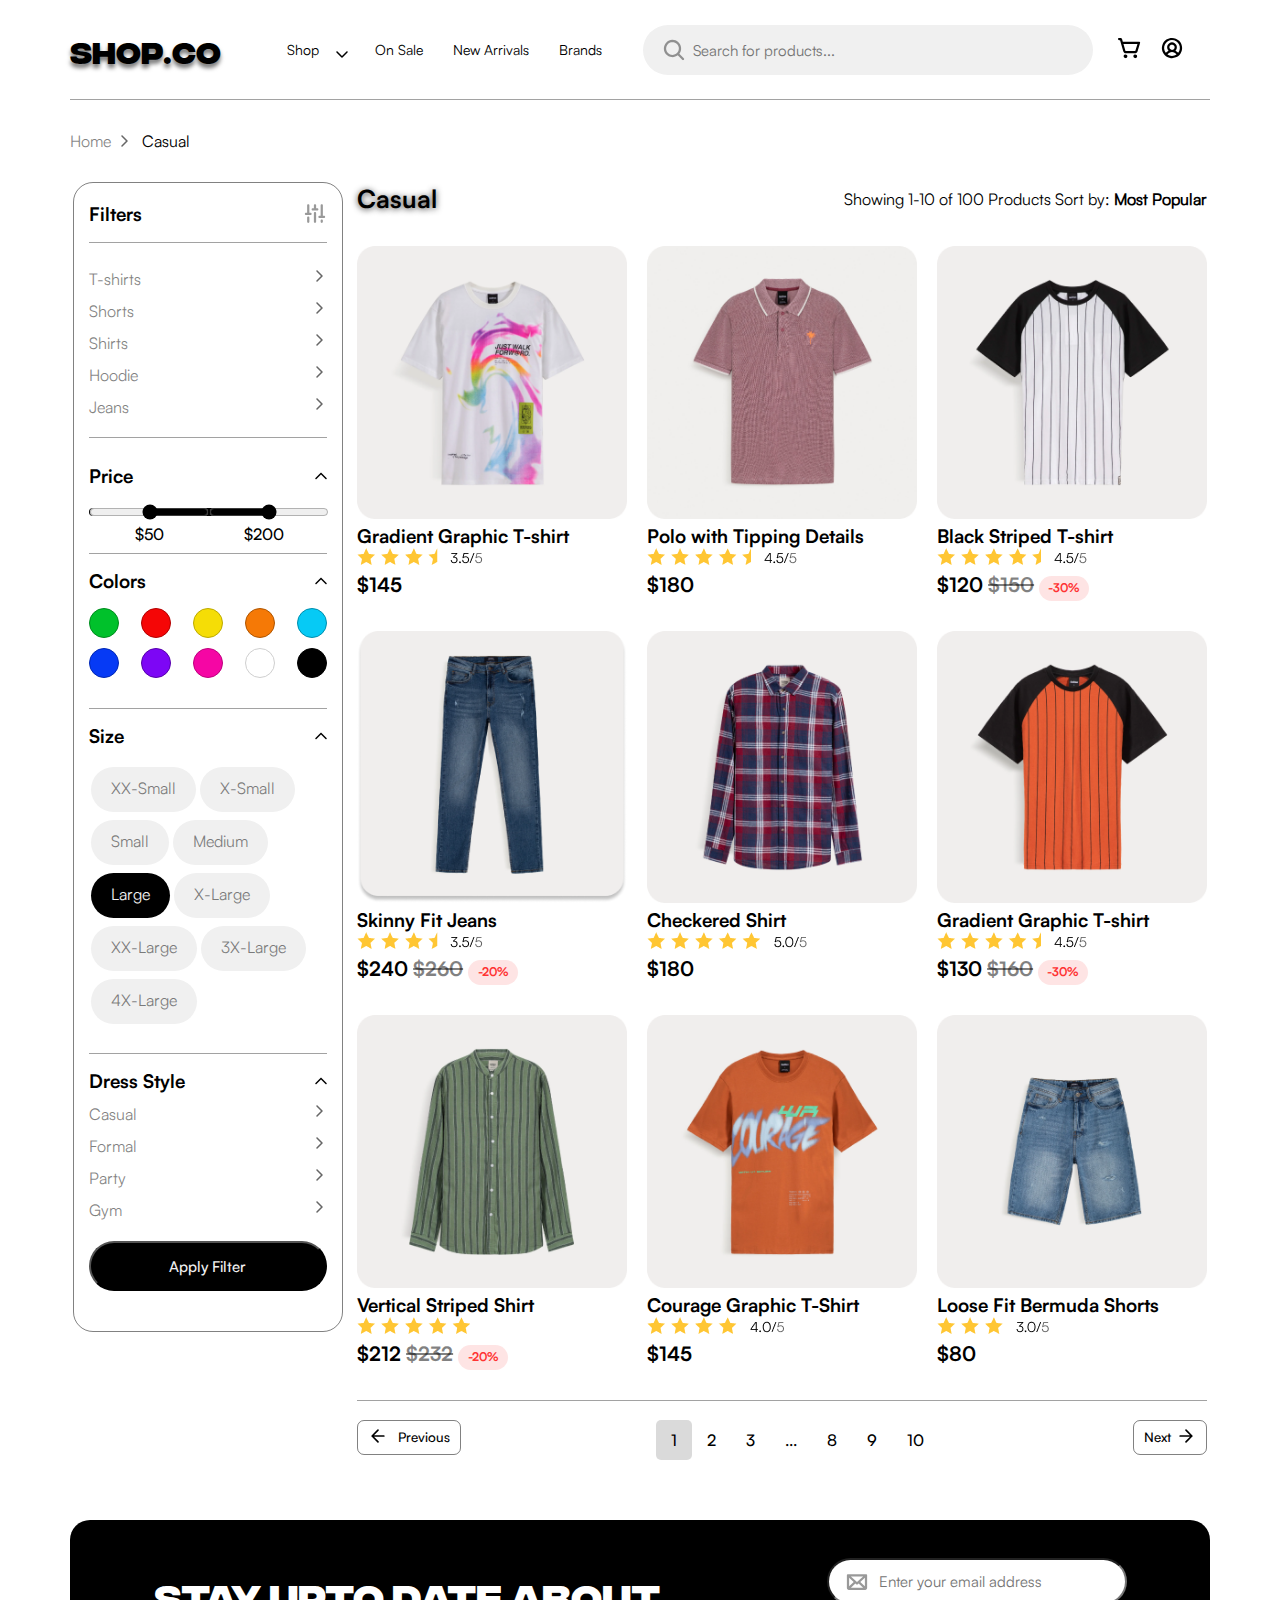
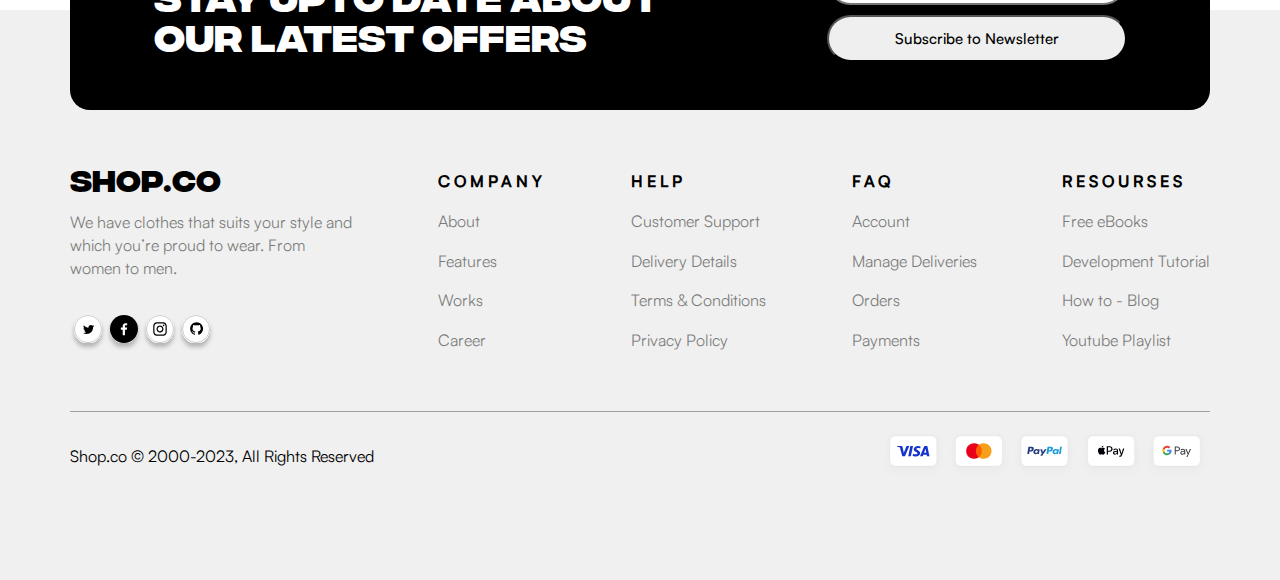
==== commit c9ebd142: "last changes" ====
--- a/pages/category.html
+++ b/pages/category.html
@@ -7,7 +7,24 @@
     <link rel="stylesheet" href="../styles/shared.css">
     <link rel="stylesheet" href="../styles/all.css">
     <title>Category</title>
+    <script type="text/javascript" charset="utf-8">
+        var myRange = document.querySelector('#myRange');
+        var myValue = document.querySelector('#myValue');
+        var off = myRange.offsetWidth / (parseInt(myRange.max) - parseInt(myRange.min));
+        var px = ((myRange.valueAsNumber - parseInt(myRange.min)) * off) - (myValue.offsetParent.offsetWidth / 2);
+    
+        myValue.parentElement.style.left = px + 'px';
+        myValue.parentElement.style.top = myRange.offsetHeight + 'px';
+        myValue.innerHTML = myRange.value;
+    
+        myRange.oninput = function() {
+          let px = ((myRange.valueAsNumber - parseInt(myRange.min)) * off) - (myValue.offsetWidth / 2);
+          myValue.innerHTML = myRange.value;
+          myValue.parentElement.style.left = px + 'px';
+        };
+      </script>
 </head>
+
 <body>
  
     <!-- =========================================start nav-bar======================================= -->
@@ -22,18 +39,21 @@
                 <h2 class="logo">SHOP.CO</h2>
                 </a>
             </div><!--logo-layer  -->
-            <svg class="layers" width="24" height="24" viewBox="0 0 24 24" fill="none" xmlns="http://www.w3.org/2000/svg">
-                <path d="M21.375 12C21.375 12.2984 21.2565 12.5845 21.0455 12.7955C20.8345 13.0065 20.5484 13.125 20.25 13.125H3.75C3.45163 13.125 3.16548 13.0065 2.9545 12.7955C2.74353 12.5845 2.625 12.2984 2.625 12C2.625 11.7016 2.74353 11.4155 2.9545 11.2045C3.16548 10.9935 3.45163 10.875 3.75 10.875H20.25C20.5484 10.875 20.8345 10.9935 21.0455 11.2045C21.2565 11.4155 21.375 11.7016 21.375 12ZM3.75 7.125H20.25C20.5484 7.125 20.8345 7.00647 21.0455 6.7955C21.2565 6.58452 21.375 6.29837 21.375 6C21.375 5.70163 21.2565 5.41548 21.0455 5.2045C20.8345 4.99353 20.5484 4.875 20.25 4.875H3.75C3.45163 4.875 3.16548 4.99353 2.9545 5.2045C2.74353 5.41548 2.625 5.70163 2.625 6C2.625 6.29837 2.74353 6.58452 2.9545 6.7955C3.16548 7.00647 3.45163 7.125 3.75 7.125ZM20.25 16.875H3.75C3.45163 16.875 3.16548 16.9935 2.9545 17.2045C2.74353 17.4155 2.625 17.7016 2.625 18C2.625 18.2984 2.74353 18.5845 2.9545 18.7955C3.16548 19.0065 3.45163 19.125 3.75 19.125H20.25C20.5484 19.125 20.8345 19.0065 21.0455 18.7955C21.2565 18.5845 21.375 18.2984 21.375 18C21.375 17.7016 21.2565 17.4155 21.0455 17.2045C20.8345 16.9935 20.5484 16.875 20.25 16.875Z" fill="black"/>
-                </svg>
+            <label for="menu-id">
+                <svg class="layers" width="24" height="24" viewBox="0 0 24 24" fill="none" xmlns="http://www.w3.org/2000/svg">
+                    <path d="M21.375 12C21.375 12.2984 21.2565 12.5845 21.0455 12.7955C20.8345 13.0065 20.5484 13.125 20.25 13.125H3.75C3.45163 13.125 3.16548 13.0065 2.9545 12.7955C2.74353 12.5845 2.625 12.2984 2.625 12C2.625 11.7016 2.74353 11.4155 2.9545 11.2045C3.16548 10.9935 3.45163 10.875 3.75 10.875H20.25C20.5484 10.875 20.8345 10.9935 21.0455 11.2045C21.2565 11.4155 21.375 11.7016 21.375 12ZM3.75 7.125H20.25C20.5484 7.125 20.8345 7.00647 21.0455 6.7955C21.2565 6.58452 21.375 6.29837 21.375 6C21.375 5.70163 21.2565 5.41548 21.0455 5.2045C20.8345 4.99353 20.5484 4.875 20.25 4.875H3.75C3.45163 4.875 3.16548 4.99353 2.9545 5.2045C2.74353 5.41548 2.625 5.70163 2.625 6C2.625 6.29837 2.74353 6.58452 2.9545 6.7955C3.16548 7.00647 3.45163 7.125 3.75 7.125ZM20.25 16.875H3.75C3.45163 16.875 3.16548 16.9935 2.9545 17.2045C2.74353 17.4155 2.625 17.7016 2.625 18C2.625 18.2984 2.74353 18.5845 2.9545 18.7955C3.16548 19.0065 3.45163 19.125 3.75 19.125H20.25C20.5484 19.125 20.8345 19.0065 21.0455 18.7955C21.2565 18.5845 21.375 18.2984 21.375 18C21.375 17.7016 21.2565 17.4155 21.0455 17.2045C20.8345 16.9935 20.5484 16.875 20.25 16.875Z" fill="black"/>
+                    </svg>
+            </label>
+            <input type="checkbox" id="menu-id">
                 
             <ul>
-                <li class="li1"><a href="#">Shop</a></li>
+                <li class="li1"><a href="../pages/product-details.html">Shop</a></li>
                 <svg class="arrow-bar" width="16" height="16" viewBox="0 0 16 16" fill="none" xmlns="http://www.w3.org/2000/svg">
                     <path d="M13.5306 6.53063L8.5306 11.5306C8.46092 11.6005 8.37813 11.656 8.28696 11.6939C8.1958 11.7317 8.09806 11.7512 7.99935 11.7512C7.90064 11.7512 7.8029 11.7317 7.71173 11.6939C7.62057 11.656 7.53778 11.6005 7.4681 11.5306L2.4681 6.53063C2.3272 6.38973 2.24805 6.19864 2.24805 5.99938C2.24805 5.80012 2.3272 5.60902 2.4681 5.46813C2.60899 5.32723 2.80009 5.24808 2.99935 5.24808C3.19861 5.24808 3.3897 5.32723 3.5306 5.46813L7.99997 9.9375L12.4693 5.4675C12.6102 5.32661 12.8013 5.24745 13.0006 5.24745C13.1999 5.24745 13.391 5.32661 13.5318 5.4675C13.6727 5.6084 13.7519 5.7995 13.7519 5.99875C13.7519 6.19801 13.6727 6.38911 13.5318 6.53L13.5306 6.53063Z" fill="black"/>
                     </svg>
-                <li><a href="#">On Sale</a></li>
-                <li><a href="#">New Arrivals</a></li>
-                <li><a href="#">Brands</a></li>
+                <li><a href="../index.html">On Sale</a></li>
+                <li><a href="../index.html">New Arrivals</a></li>
+                <li><a href="../index.html">Brands</a></li>
             </ul>
             <div class="search">
                 <svg class="search-icon" width="22" height="22" viewBox="0 0 22 22" fill="none" xmlns="http://www.w3.org/2000/svg">
@@ -80,16 +100,26 @@
         <div class="main">
             <div class="container">
 
-                <div class="filters-icon-hover">
-                        
-                </div>
+                <label for="filter-id">
+                    <div class="filters-icon-hover">
+                        
+                    </div>
+                </label>
+                <input type="checkbox" id="filter-id">
 
                 <div class="filters">
                     <div class="filter-section f-s1">
                             <h3>Filters</h3>
+                            <label for="filter-id">
+                                <svg  class="icon-x"  width="24" height="25" viewBox="0 0 24 25" fill="none" xmlns="http://www.w3.org/2000/svg">
+                                    <path d="M19.5459 18.4541C19.7572 18.6654 19.876 18.952 19.876 19.2509C19.876 19.5498 19.7572 19.8365 19.5459 20.0478C19.3346 20.2592 19.0479 20.3779 18.749 20.3779C18.4501 20.3779 18.1635 20.2592 17.9521 20.0478L12 14.0937L6.0459 20.0459C5.83455 20.2573 5.54791 20.376 5.24902 20.376C4.95014 20.376 4.66349 20.2573 4.45215 20.0459C4.2408 19.8346 4.12207 19.5479 4.12207 19.2491C4.12207 18.9502 4.2408 18.6635 4.45215 18.4522L10.4062 12.5L4.45402 6.54593C4.24268 6.33459 4.12395 6.04795 4.12395 5.74906C4.12395 5.45017 4.24268 5.16353 4.45402 4.95218C4.66537 4.74084 4.95201 4.62211 5.2509 4.62211C5.54978 4.62211 5.83643 4.74084 6.04777 4.95218L12 10.9062L17.954 4.95125C18.1654 4.7399 18.452 4.62117 18.7509 4.62117C19.0498 4.62117 19.3364 4.7399 19.5478 4.95125C19.7591 5.16259 19.8778 5.44924 19.8778 5.74812C19.8778 6.04701 19.7591 6.33365 19.5478 6.545L13.5937 12.5L19.5459 18.4541Z" fill="black" fill-opacity="0.4"/>
+                                    </svg>
+                            </label>
+
                             <svg class="icon" width="24" height="25" viewBox="0 0 24 25" fill="none" xmlns="http://www.w3.org/2000/svg">
                                 <path d="M13.125 12.125V20.75C13.125 21.0484 13.0065 21.3345 12.7955 21.5455C12.5845 21.7565 12.2984 21.875 12 21.875C11.7016 21.875 11.4155 21.7565 11.2045 21.5455C10.9935 21.3345 10.875 21.0484 10.875 20.75V12.125C10.875 11.8266 10.9935 11.5405 11.2045 11.3295C11.4155 11.1185 11.7016 11 12 11C12.2984 11 12.5845 11.1185 12.7955 11.3295C13.0065 11.5405 13.125 11.8266 13.125 12.125ZM18.75 18.5C18.4516 18.5 18.1655 18.6185 17.9545 18.8295C17.7435 19.0405 17.625 19.3266 17.625 19.625V20.75C17.625 21.0484 17.7435 21.3345 17.9545 21.5455C18.1655 21.7565 18.4516 21.875 18.75 21.875C19.0484 21.875 19.3345 21.7565 19.5455 21.5455C19.7565 21.3345 19.875 21.0484 19.875 20.75V19.625C19.875 19.3266 19.7565 19.0405 19.5455 18.8295C19.3345 18.6185 19.0484 18.5 18.75 18.5ZM21 14.75H19.875V4.25C19.875 3.95163 19.7565 3.66548 19.5455 3.4545C19.3345 3.24353 19.0484 3.125 18.75 3.125C18.4516 3.125 18.1655 3.24353 17.9545 3.4545C17.7435 3.66548 17.625 3.95163 17.625 4.25V14.75H16.5C16.2016 14.75 15.9155 14.8685 15.7045 15.0795C15.4935 15.2905 15.375 15.5766 15.375 15.875C15.375 16.1734 15.4935 16.4595 15.7045 16.6705C15.9155 16.8815 16.2016 17 16.5 17H21C21.2984 17 21.5845 16.8815 21.7955 16.6705C22.0065 16.4595 22.125 16.1734 22.125 15.875C22.125 15.5766 22.0065 15.2905 21.7955 15.0795C21.5845 14.8685 21.2984 14.75 21 14.75ZM5.25 15.5C4.95163 15.5 4.66548 15.6185 4.4545 15.8295C4.24353 16.0405 4.125 16.3266 4.125 16.625V20.75C4.125 21.0484 4.24353 21.3345 4.4545 21.5455C4.66548 21.7565 4.95163 21.875 5.25 21.875C5.54837 21.875 5.83452 21.7565 6.0455 21.5455C6.25647 21.3345 6.375 21.0484 6.375 20.75V16.625C6.375 16.3266 6.25647 16.0405 6.0455 15.8295C5.83452 15.6185 5.54837 15.5 5.25 15.5ZM7.5 11.75H6.375V4.25C6.375 3.95163 6.25647 3.66548 6.0455 3.4545C5.83452 3.24353 5.54837 3.125 5.25 3.125C4.95163 3.125 4.66548 3.24353 4.4545 3.4545C4.24353 3.66548 4.125 3.95163 4.125 4.25V11.75H3C2.70163 11.75 2.41548 11.8685 2.2045 12.0795C1.99353 12.2905 1.875 12.5766 1.875 12.875C1.875 13.1734 1.99353 13.4595 2.2045 13.6705C2.41548 13.8815 2.70163 14 3 14H7.5C7.79837 14 8.08452 13.8815 8.2955 13.6705C8.50647 13.4595 8.625 13.1734 8.625 12.875C8.625 12.5766 8.50647 12.2905 8.2955 12.0795C8.08452 11.8685 7.79837 11.75 7.5 11.75ZM14.25 7.25H13.125V4.25C13.125 3.95163 13.0065 3.66548 12.7955 3.4545C12.5845 3.24353 12.2984 3.125 12 3.125C11.7016 3.125 11.4155 3.24353 11.2045 3.4545C10.9935 3.66548 10.875 3.95163 10.875 4.25V7.25H9.75C9.45163 7.25 9.16548 7.36853 8.9545 7.5795C8.74353 7.79048 8.625 8.07663 8.625 8.375C8.625 8.67337 8.74353 8.95952 8.9545 9.1705C9.16548 9.38147 9.45163 9.5 9.75 9.5H14.25C14.5484 9.5 14.8345 9.38147 15.0455 9.1705C15.2565 8.95952 15.375 8.67337 15.375 8.375C15.375 8.07663 15.2565 7.79048 15.0455 7.5795C14.8345 7.36853 14.5484 7.25 14.25 7.25Z" fill="black" fill-opacity="0.4"/>
-                                </svg>
+                            </svg>
+                        
                     </div><!-- filter-section  f-s1-->
                             
                     <div class="filter-section f-s2">
@@ -152,7 +182,8 @@
                                 </svg>
                         </div><!-- color -->
                         <div class="color-items1">
-                            <div class="color1">
+                            <!-- <div class="color1">
+
                             </div>
                             <div class="color2">
                             </div>
@@ -161,10 +192,56 @@
                             <div class="color4">
                             </div>
                             <div class="color5">
-                            </div>
+                            </div> -->
+
+                            <div class="main-color1">
+                                <label for="color-check1">
+                                    <div class="color1">
+                                    </div>
+                                </label>
+                                <input type="checkbox" id="color-check1">
+                                <span>✓</span>   
+                            </div>
+                    
+                            <div class="main-color2">
+                                <label for="color-check2">
+                                    <div class="color2">
+                                    </div>
+                                </label>
+                                <input type="checkbox" id="color-check2">
+                                <span>✓</span>   
+                            </div>
+                    
+                            <div class="main-color3">
+                                <label for="color-check3">
+                                    <div class="color3">
+                                    </div>
+                                </label>
+                                <input type="checkbox" id="color-check3">
+                                <span>✓</span>   
+                            </div>
+                    
+                            <div class="main-color4">
+                                <label for="color-check4">
+                                    <div class="color4">
+                                    </div>
+                                </label>
+                                <input type="checkbox" id="color-check4">
+                                <span>✓</span>   
+                            </div>
+                    
+                            <div class="main-color5">
+                                <label for="color-check5">
+                                    <div class="color5">
+                                    </div>
+                                </label>
+                                <input type="checkbox" id="color-check5">
+                                <span>✓</span>   
+                            </div>
+
                        </div><!--color-items1  -->
                         <div class="color-items2">
-                                <div class="color6">
+                                <!-- <div class="color6">
                                     ✓
                                 </div>
                                 <div class="color7">
@@ -174,7 +251,54 @@
                                 <div class="color9">
                                 </div>
                                 <div class="color10">
-                                </div>
+                                </div> -->
+                                <div class="main-color6">
+                                    <label for="color-check6">
+                                        <div class="color6">
+                                        </div>
+                                    </label>
+                                    <input type="checkbox" id="color-check6">
+                                    <span>✓</span>   
+                                </div>
+                    
+                    
+                                <div class="main-color7">
+                                    <label for="color-check7">
+                                        <div class="color7">
+                                        </div>
+                                    </label>
+                                    <input type="checkbox" id="color-check7">
+                                    <span>✓</span>   
+                                </div>
+                    
+                                <div class="main-color8">
+                                    <label for="color-check8">
+                                        <div class="color8">
+                                        </div>
+                                    </label>
+                                    <input type="checkbox" id="color-check8">
+                                    <span>✓</span>   
+                                </div>
+                    
+                                <div class="main-color9">
+                                    <label for="color-check9">
+                                        <div class="color9">
+                                        </div>
+                                    </label>
+                                    <input type="checkbox" id="color-check9">
+                                    <span>✓</span>   
+                                </div>
+                    
+                                <div class="main-color10">
+                                    <label for="color-check10">
+                                        <div class="color10">
+                                        </div>
+                                    </label>
+                                    <input type="checkbox" id="color-check10">
+                                    <span>✓</span>   
+                                </div>
+
+
                         </div><!--color-items2-->
                     </div><!-- filter-section  f-s4-->
                         
@@ -283,65 +407,65 @@
                     <div class="items">
 
                         <div class="product">
-                            <img src="../images/1.png" alt="" >
+                            <a href="../pages/product-details.html"><img src="../imgs/category/1.png" alt=""></a> 
                             <h3>Gradient Graphic T-shirt</h3>
-                            <img src="../images/1-2.png" alt=""><br>
+                            <img src="../imgs/category/1-2.png" alt=""><br>
                             <p>$145</p>
                         </div><!-- product -->
 
                         <div class="product">
-                            <img src="../images/2.png" alt="" >
+                            <a href="../pages/product-details.html"><img src="../imgs/category/2.png" alt="" ></a>
                             <h3>Polo with Tipping Details</h3>
-                            <img src="../images/2-2.png" alt=""><br>
+                            <img src="../imgs/category/2-2.png" alt=""><br>
                             <p>$180</p>
                         </div><!-- product -->
 
                         <div class="product">
-                            <img src="../images/3.png" alt=""  >
+                            <a href="../pages/product-details.html"><img src="../imgs/category/3.png" alt=""></a>
                             <h3>Black Striped T-shirt</h3>
-                            <img src="../images/3-2.png" alt=""><br>
+                            <img src="../imgs/category/3-2.png" alt=""><br>
                             <p>$120 <del>$150</del> <span class="dis">-30%</span></p>
                         </div><!-- product -->
 
                         <div class="product">
-                            <img src="../images/4.png" alt="" >
+                            <a href="../pages/product-details.html"><img src="../imgs/category/4.png" alt="" ></a>
                             <h3>Skinny Fit Jeans</h3>
-                            <img src="../images/7-2.png" alt=""><br>
+                            <img src="../imgs/category/7-2.png" alt=""><br>
                             <p>$240 <del>$260</del> <span class="dis">-20%</span></p>
                         </div><!-- product -->
 
                         <div class="product">
-                            <img src="../images/5.png" alt="" >
+                            <a href="../pages/product-details.html"><img src="../imgs/category/5.png" alt="" ></a>
                             <h3>Checkered Shirt</h3>
-                            <img src="../images/8-2.png" alt=""><br>
+                            <img src="../imgs/category/8-2.png" alt=""><br>
                             <p>$180</p>
                         </div><!-- product -->
 
                         <div class="product">
-                            <img src="../images/6.png" alt="" >
+                            <a href="../pages/product-details.html"><img src="../imgs/category/6.png" alt="" ></a>
                             <h3>Gradient Graphic T-shirt</h3>
-                            <img src="../images/9-2.png" alt=""><br>
+                            <img src="../imgs/category/9-2.png" alt=""><br>
                             <p>$130 <del>$160</del> <span class="dis">-30%</span></p>
                         </div><!-- product -->
 
                         <div class="product">
-                            <img src="../images/7.png" alt="" >
+                            <a href="../pages/product-details.html"><img src="../imgs/category/7.png" alt="" ></a>
                             <h3>Vertical Striped Shirt</h3>
-                            <img src="../images/4-2.png" alt=""><br>
+                            <img src="../imgs/category/4-2.png" alt=""><br>
                             <p>$212 <del>$232</del> <span class="dis">-20%</span></p>
                         </div><!-- product -->
 
                         <div class="product">
-                            <img src="../images/8.png" alt="" >
+                            <a href="../pages/product-details.html"><img src="../imgs/category/8.png" alt="" ></a>
                             <h3>Courage Graphic T-Shirt</h3>
-                            <img src="../images/5-2.png" alt=""><br>
+                            <img src="../imgs/category/5-2.png" alt=""><br>
                             <p>$145</p>
                         </div><!-- product -->
 
                         <div class="product last-product">
-                            <img src="../images/10.png" alt="" >
+                            <a href="../pages/product-details.html"><img src="../imgs/category/10.png" alt="" ></a>
                             <h3>Loose Fit Bermuda Shorts</h3>
-                            <img src="../images/6-2.png" alt=""><br>
+                            <img src="../imgs/category/6-2.png" alt=""><br>
                             <p>$80</p>
                         </div><!-- product -->
                     </div><!--items  -->  
@@ -401,10 +525,83 @@
                     <p>which you’re proud to wear. From</p> 
                     <p>women to men.</p>
                     <div class="footer-icons">
-                        <i class="fa-brands fa-twitter T"></i>
-                        <i class="fa-brands fa-facebook-f face"></i>
-                        <i class="fa-brands fa-instagram insta"></i>
-                        <i class="fa-brands fa-github"></i>
+                        <svg class="Twitter" width="36" height="36" viewBox="0 0 36 36" fill="none" xmlns="http://www.w3.org/2000/svg">
+                            <g filter="url(#filter0_d_26_1136)">
+                            <circle cx="18" cy="14" r="14" fill="white"/>
+                            <circle cx="18" cy="14" r="13.5" stroke="black" stroke-opacity="0.2"/>
+                            </g>
+                            <path d="M24.2071 10.9831C23.7881 11.1693 23.3458 11.2857 22.8802 11.3556C23.3458 11.0762 23.7183 10.6339 23.8812 10.0985C23.4389 10.3546 22.9501 10.5408 22.4146 10.6572C21.9956 10.2149 21.3904 9.93555 20.7386 9.93555C19.4815 9.93555 18.4572 10.9598 18.4572 12.2169C18.4572 12.4031 18.4805 12.5661 18.5271 12.729C16.6415 12.6359 14.9421 11.728 13.8014 10.3313C13.6152 10.6805 13.4988 11.0529 13.4988 11.472C13.4988 12.2634 13.8945 12.9618 14.5231 13.3808C14.1506 13.3576 13.8014 13.2644 13.4755 13.1015V13.1248C13.4755 14.2422 14.267 15.1733 15.3145 15.3828C15.1283 15.4294 14.9188 15.4527 14.7093 15.4527C14.5696 15.4527 14.4067 15.4294 14.267 15.4061C14.5696 16.314 15.4077 16.9891 16.4087 16.9891C15.6172 17.5943 14.6395 17.9668 13.5686 17.9668C13.3824 17.9668 13.1962 17.9668 13.0332 17.9435C14.0575 18.5953 15.2447 18.9678 16.5483 18.9678C20.7618 18.9678 23.0665 15.476 23.0665 12.4497C23.0665 12.3566 23.0665 12.2402 23.0665 12.1471C23.5088 11.8444 23.9045 11.4487 24.2071 10.9831Z" fill="black"/>
+                            <defs>
+                            <filter id="filter0_d_26_1136" x="0" y="0" width="36" height="36" filterUnits="userSpaceOnUse" color-interpolation-filters="sRGB">
+                            <feFlood flood-opacity="0" result="BackgroundImageFix"/>
+                            <feColorMatrix in="SourceAlpha" type="matrix" values="0 0 0 0 0 0 0 0 0 0 0 0 0 0 0 0 0 0 127 0" result="hardAlpha"/>
+                            <feOffset dy="4"/>
+                            <feGaussianBlur stdDeviation="2"/>
+                            <feComposite in2="hardAlpha" operator="out"/>
+                            <feColorMatrix type="matrix" values="0 0 0 0 0 0 0 0 0 0 0 0 0 0 0 0 0 0 0.25 0"/>
+                            <feBlend mode="normal" in2="BackgroundImageFix" result="effect1_dropShadow_26_1136"/>
+                            <feBlend mode="normal" in="SourceGraphic" in2="effect1_dropShadow_26_1136" result="shape"/>
+                            </filter>
+                            </defs>
+                            </svg>
+                        <svg class="face" width="36" height="36" viewBox="0 0 36 36" fill="none" xmlns="http://www.w3.org/2000/svg">
+                                <g filter="url(#filter0_d_26_1141)">
+                                <circle cx="18" cy="14" r="14" fill="black"/>
+                                <path d="M16.7087 20.3038V14.7503H14.8398V12.5859H16.7087V10.9898C16.7087 9.13752 17.84 8.12891 19.4924 8.12891C20.2839 8.12891 20.9642 8.18784 21.1624 8.21417V10.1499L20.0164 10.1505C19.1178 10.1505 18.9438 10.5775 18.9438 11.2041V12.5859H21.087L20.8079 14.7503H18.9438V20.3038H16.7087Z" fill="white"/>
+                                </g>
+                                <defs>
+                                <filter id="filter0_d_26_1141" x="0" y="0" width="36" height="36" filterUnits="userSpaceOnUse" color-interpolation-filters="sRGB">
+                                <feFlood flood-opacity="0" result="BackgroundImageFix"/>
+                                <feColorMatrix in="SourceAlpha" type="matrix" values="0 0 0 0 0 0 0 0 0 0 0 0 0 0 0 0 0 0 127 0" result="hardAlpha"/>
+                                <feOffset dy="4"/>
+                                <feGaussianBlur stdDeviation="2"/>
+                                <feComposite in2="hardAlpha" operator="out"/>
+                                <feColorMatrix type="matrix" values="0 0 0 0 0 0 0 0 0 0 0 0 0 0 0 0 0 0 0.25 0"/>
+                                <feBlend mode="normal" in2="BackgroundImageFix" result="effect1_dropShadow_26_1141"/>
+                                <feBlend mode="normal" in="SourceGraphic" in2="effect1_dropShadow_26_1141" result="shape"/>
+                                </filter>
+                                </defs>
+                            </svg>
+                        <svg class="insta" width="36" height="36" viewBox="0 0 36 36" fill="none" xmlns="http://www.w3.org/2000/svg">
+                                <g filter="url(#filter0_d_26_1146)">
+                                <circle cx="18" cy="14" r="14" fill="white"/>
+                                <circle cx="18" cy="14" r="13.5" stroke="black" stroke-opacity="0.2"/>
+                                <path d="M18.0008 8.44721C19.8095 8.44721 20.0237 8.45398 20.7382 8.48656C21.1678 8.49182 21.5933 8.5707 21.9962 8.71979C22.2884 8.83248 22.5538 9.00511 22.7753 9.22656C22.9967 9.44802 23.1694 9.71339 23.282 10.0056C23.4311 10.4085 23.51 10.8341 23.5153 11.2637C23.5475 11.9782 23.5546 12.1924 23.5546 14.0011C23.5546 15.8098 23.5479 16.024 23.5153 16.7385C23.51 17.1681 23.4311 17.5936 23.282 17.9966C23.1694 18.2888 22.9967 18.5541 22.7753 18.7756C22.5538 18.997 22.2884 19.1697 21.9962 19.2824C21.5933 19.4315 21.1678 19.5103 20.7382 19.5156C20.024 19.5479 19.8098 19.5549 18.0008 19.5549C16.1917 19.5549 15.9775 19.5482 15.2633 19.5156C14.8337 19.5103 14.4082 19.4315 14.0053 19.2824C13.7131 19.1697 13.4477 18.997 13.2262 18.7756C13.0048 18.5541 12.8322 18.2888 12.7195 17.9966C12.5704 17.5936 12.4915 17.1681 12.4862 16.7385C12.454 16.024 12.4469 15.8098 12.4469 14.0011C12.4469 12.1924 12.4537 11.9782 12.4862 11.2637C12.4915 10.8341 12.5704 10.4085 12.7195 10.0056C12.8322 9.71339 13.0048 9.44802 13.2262 9.22656C13.4477 9.00511 13.7131 8.83248 14.0053 8.71979C14.4082 8.5707 14.8337 8.49182 15.2633 8.48656C15.9779 8.4543 16.192 8.44721 18.0008 8.44721ZM18.0008 7.22656C16.162 7.22656 15.9304 7.2343 15.2079 7.26721C14.6456 7.27839 14.0893 7.38485 13.5627 7.58205C13.1109 7.75226 12.7017 8.019 12.3637 8.36366C12.0187 8.70184 11.7517 9.11127 11.5814 9.56334C11.3842 10.09 11.2777 10.6463 11.2666 11.2085C11.2343 11.9304 11.2266 12.162 11.2266 14.0008C11.2266 15.8395 11.2343 16.0711 11.2672 16.7937C11.2784 17.3559 11.3848 17.9122 11.582 18.4388C11.7522 18.8908 12.0189 19.3002 12.3637 19.6385C12.7019 19.9832 13.1113 20.25 13.5633 20.4201C14.09 20.6173 14.6463 20.7238 15.2085 20.7349C15.9311 20.7672 16.1617 20.7756 18.0014 20.7756C19.8411 20.7756 20.0717 20.7679 20.7943 20.7349C21.3565 20.7238 21.9128 20.6173 22.4395 20.4201C22.8893 20.2457 23.2978 19.9794 23.6389 19.6381C23.98 19.2968 24.246 18.8882 24.4201 18.4382C24.6173 17.9115 24.7238 17.3553 24.735 16.793C24.7672 16.0711 24.775 15.8395 24.775 14.0008C24.775 12.162 24.7672 11.9304 24.7343 11.2079C24.7231 10.6456 24.6167 10.0893 24.4195 9.56269C24.2493 9.11068 23.9826 8.70126 23.6379 8.36301C23.2996 8.01828 22.8902 7.75153 22.4382 7.5814C21.9115 7.3842 21.3553 7.27775 20.793 7.26656C20.0711 7.2343 19.8395 7.22656 18.0008 7.22656Z" fill="black"/>
+                                <path d="M18.0021 10.5234C17.3141 10.5234 16.6416 10.7275 16.0695 11.1097C15.4974 11.492 15.0515 12.0353 14.7882 12.6709C14.5249 13.3066 14.4561 14.006 14.5903 14.6808C14.7245 15.3556 15.0558 15.9755 15.5423 16.462C16.0288 16.9485 16.6487 17.2798 17.3235 17.414C17.9983 17.5482 18.6977 17.4794 19.3334 17.2161C19.969 16.9528 20.5123 16.5069 20.8946 15.9348C21.2768 15.3627 21.4809 14.6902 21.4809 14.0021C21.4809 13.0795 21.1144 12.1947 20.462 11.5423C19.8096 10.8899 18.9248 10.5234 18.0021 10.5234ZM18.0021 16.2602C17.5555 16.2602 17.119 16.1278 16.7476 15.8797C16.3763 15.6315 16.0869 15.2789 15.916 14.8663C15.7451 14.4537 15.7003 13.9996 15.7875 13.5616C15.8746 13.1236 16.0897 12.7213 16.4055 12.4055C16.7213 12.0897 17.1236 11.8746 17.5616 11.7875C17.9996 11.7003 18.4537 11.7451 18.8663 11.916C19.2789 12.0869 19.6315 12.3763 19.8797 12.7476C20.1278 13.119 20.2602 13.5555 20.2602 14.0021C20.2602 14.601 20.0223 15.1754 19.5988 15.5988C19.1754 16.0223 18.601 16.2602 18.0021 16.2602Z" fill="black"/>
+                                <path d="M21.6176 11.1981C22.0665 11.1981 22.4305 10.8341 22.4305 10.3852C22.4305 9.93621 22.0665 9.57227 21.6176 9.57227C21.1686 9.57227 20.8047 9.93621 20.8047 10.3852C20.8047 10.8341 21.1686 11.1981 21.6176 11.1981Z" fill="black"/>
+                                </g>
+                                <defs>
+                                <filter id="filter0_d_26_1146" x="0" y="0" width="36" height="36" filterUnits="userSpaceOnUse" color-interpolation-filters="sRGB">
+                                <feFlood flood-opacity="0" result="BackgroundImageFix"/>
+                                <feColorMatrix in="SourceAlpha" type="matrix" values="0 0 0 0 0 0 0 0 0 0 0 0 0 0 0 0 0 0 127 0" result="hardAlpha"/>
+                                <feOffset dy="4"/>
+                                <feGaussianBlur stdDeviation="2"/>
+                                <feComposite in2="hardAlpha" operator="out"/>
+                                <feColorMatrix type="matrix" values="0 0 0 0 0 0 0 0 0 0 0 0 0 0 0 0 0 0 0.25 0"/>
+                                <feBlend mode="normal" in2="BackgroundImageFix" result="effect1_dropShadow_26_1146"/>
+                                <feBlend mode="normal" in="SourceGraphic" in2="effect1_dropShadow_26_1146" result="shape"/>
+                                </filter>
+                                </defs>
+                            </svg>
+                        <svg width="36" height="36" viewBox="0 0 36 36" fill="none" xmlns="http://www.w3.org/2000/svg">
+                                <g filter="url(#filter0_d_26_1153)">
+                                <circle cx="18" cy="14" r="14" fill="white"/>
+                                <circle cx="18" cy="14" r="13.5" stroke="black" stroke-opacity="0.2"/>
+                                <path fill-rule="evenodd" clip-rule="evenodd" d="M18.6068 7.22656C15.0159 7.22656 12.127 10.1155 12.127 13.7065C12.127 16.5684 13.9899 18.9984 16.5549 19.8624C16.8789 19.9164 16.9869 19.7274 16.9869 19.5384C16.9869 19.3764 16.9869 18.9714 16.9869 18.4314C15.1779 18.8364 14.7999 17.5674 14.7999 17.5674C14.5029 16.8114 14.0709 16.6224 14.0709 16.6224C13.4769 16.2174 14.1249 16.2174 14.1249 16.2174C14.7729 16.2714 15.1239 16.8924 15.1239 16.8924C15.6909 17.8914 16.6359 17.5944 17.0139 17.4324C17.0679 17.0004 17.2299 16.7304 17.4189 16.5684C15.9879 16.4064 14.4759 15.8394 14.4759 13.3555C14.4759 12.6535 14.7189 12.0595 15.1509 11.6275C15.0969 11.4655 14.8539 10.8175 15.2049 9.89952C15.2049 9.89952 15.7449 9.73752 16.9869 10.5745C17.4999 10.4395 18.0669 10.3585 18.6068 10.3585C19.1468 10.3585 19.7138 10.4395 20.2268 10.5745C21.4688 9.73752 22.0088 9.89952 22.0088 9.89952C22.3598 10.7905 22.1438 11.4385 22.0628 11.6275C22.4678 12.0865 22.7378 12.6535 22.7378 13.3555C22.7378 15.8394 21.2258 16.3794 19.7678 16.5414C20.0108 16.7304 20.1998 17.1354 20.1998 17.7294C20.1998 18.5934 20.1998 19.2954 20.1998 19.5114C20.1998 19.6734 20.3078 19.8894 20.6588 19.8354C23.2238 18.9984 25.0867 16.5684 25.0867 13.7065C25.0867 10.1155 22.1978 7.22656 18.6068 7.22656Z" fill="black"/>
+                                </g>
+                                <defs>
+                                <filter id="filter0_d_26_1153" x="0" y="0" width="36" height="36" filterUnits="userSpaceOnUse" color-interpolation-filters="sRGB">
+                                <feFlood flood-opacity="0" result="BackgroundImageFix"/>
+                                <feColorMatrix in="SourceAlpha" type="matrix" values="0 0 0 0 0 0 0 0 0 0 0 0 0 0 0 0 0 0 127 0" result="hardAlpha"/>
+                                <feOffset dy="4"/>
+                                <feGaussianBlur stdDeviation="2"/>
+                                <feComposite in2="hardAlpha" operator="out"/>
+                                <feColorMatrix type="matrix" values="0 0 0 0 0 0 0 0 0 0 0 0 0 0 0 0 0 0 0.25 0"/>
+                                <feBlend mode="normal" in2="BackgroundImageFix" result="effect1_dropShadow_26_1153"/>
+                                <feBlend mode="normal" in="SourceGraphic" in2="effect1_dropShadow_26_1153" result="shape"/>
+                                </filter>
+                                </defs>
+                            </svg>
                     </div><!-- foooter-icons -->
                 </div><!-- col1 -->
                 <div class="col col2">
--- a/styles/category.css
+++ b/styles/category.css
@@ -1,114 +1,96 @@
 /* ============================================start global var==================================== */
 :root {
-    --main-color: #000000;
-    /* --transparent-color: rgba(15, 116, 143, 0.7); */
-    --section-padding: 30px;
-    --secondary-color: rgba(4, 4, 4, 0.5);
-  }
+  --main-color: #000000;
+  --section-padding: 30px;
+  --secondary-color: rgba(4, 4, 4, 0.5);
+}
 /* ============================================end global var==================================== */
 
 /* ============================================start global styles==================================== */
 
 * {
+  margin: 0;
+  padding: 0;
+  -webkit-box-sizing: border-box;
+  -moz-box-sizing: border-box;
+  box-sizing: border-box;
+}
+.container {
+  padding-left: 15px;
+  padding-right: 15px;
+  margin-left: auto;
+  margin-right: auto;
+}
+/* small */
+@media (min-width: 768px) {
+  .container {
+    width: 750px;
+  }
+}
+/* medium */
+@media (min-width: 992px) {
+  .container {
+    width: 970px;
+  }
+}
+/* large */
+@media (min-width: 1200px) {
+  .container {
+    width: 1170px;
+  }
+}
+
+@media (min-width: 768px) and (max-width: 1024px) {
+  html,
+  body {
+    overflow-x: hidden;
     margin: 0;
     padding: 0;
-    -webkit-box-sizing: border-box;
-    -moz-box-sizing: border-box;
-    box-sizing: border-box;
-}
-
-/* @font-face {
-    font-family: 'MyCustomFont';
-    src: url('../fonts/Satoshi-Bold.otf') format('otf'),
-         url('../fonts/Satoshi-Regular.otf') format('otf');
-
-  }
-  
+  }
+}
+@media (min-width: 1280px) and (max-height: 800px) {
+  html,
   body {
-    font-family: 'Satoshi', sans-serif;
-  } */
-  
-  .container {
-    padding-left:15px;
-    padding-right: 15px;
-    margin-left: auto;
-    margin-right: auto;
-  }
-/* small */
-@media (min-width: 768px) {
-    .container {
-      width: 750px;
-    }
-  }
-  /* medium */
-  @media (min-width: 992px) {
-    .container {
-      width: 970px;
-    }
-  }
-  /* large */
-  @media (min-width: 1200px) {
-    .container {
-      width: 1170px;
-    }
-  }
-
-
-
-  @media (min-width: 768px) and (max-width: 1024px) {
-    html, body {
-      overflow-x: hidden;
-      margin: 0;
-      padding: 0;
-    }
-  }
-  @media (min-width: 1280px) and (max-height: 800px) {
-    html, body {
-      overflow-x: hidden;
-      margin: 0;
-      padding: 0;
-    }
-  }
+    overflow-x: hidden;
+    margin: 0;
+    padding: 0;
+  }
+}
 /* ===================================================end global styles=========================================== */
 
-
 @media (max-width: 767px) {
-    .cross {
-      display: none;
-    }
-    .sign-bar p{
-        font-size: 14px;
-    }
-  }
-  @media (max-width: 320px){
-    .sign-bar p{
-        font-size: 12px;
-    }
-  }
-.sign-bar a{
-    color: white;
+  .cross {
+    display: none;
+  }
+  .sign-bar p {
+    font-size: 14px;
+  }
+}
+@media (max-width: 320px) {
+  .sign-bar p {
+    font-size: 12px;
+  }
+}
+.sign-bar a {
+  color: white;
 }
 /* ==================================================start nav-bar===================================== */
-header nav{
+header nav {
   display: flex;
   align-items: center;
-  /* background-color: antiquewhite; */
-   position: relative; 
-   min-height: 100px;
-   position: relative;
-   justify-content: space-between;
-   
+  position: relative;
+  min-height: 100px;
+  position: relative;
+  justify-content: space-between;
 }
 header nav .layers {
-display: none;
-}
-
-
+  display: none;
+}
 
 header nav ul {
-  /* margin-left: 200px; */
   list-style: none;
   display: flex;
+  font-family: "Satoshi-Regular";
 }
 header nav ul li a {
   padding: 40px 15px;
@@ -116,162 +98,151 @@
   color: rgb(0, 0, 0);
   text-decoration: none;
   font-size: 14px;
- /* transition: 0.3s; 
-   position: relative;
-  z-index: 2;  */
-}
-
-
-header nav ul .arrow-bar{
- 
- margin-top: 45px;
- margin-right: 10px;
- 
-}
-header nav ul .li1{
+}
+
+header nav ul .arrow-bar {
+  margin-top: 45px;
+  margin-right: 10px;
+}
+header nav ul .li1 {
   padding-right: 0px;
-} 
-
-
+}
 
 header .icons .cart {
   margin-right: 14px;
 }
-header .icons .search-icon-black{
-
-display: none;
-}
-
-header .search-box{
+header .icons .search-icon-black {
+  display: none;
+}
+
+header .search-box {
   width: 450px;
   height: 50px;
   border-radius: 50px;
   border: none;
   padding: 20px 20px 20px 50px;
   position: relative;
-  background-color: #F0F0F0;
+  background-color: #f0f0f0;
   caret-color: black;
   font-size: 15px;
 }
 
-header .search .search-icon  {
+header .search .search-icon {
   position: absolute;
   top: 39%;
-  /* transform: translate(0, -50%); */
-  left: 50%;
+  left: 52%;
   z-index: 1;
   font-size: 20px;
 }
 
-header .logo-layer  a{
-text-decoration: none;
-}
-
-header .logo-layer .logo{
-font-weight: 900;
-color: black;
-text-shadow: 0px 4px 4px rgb(120, 120, 120);
-font-family: "integral-CF";
-font-size: 30px;
-}
-@media (max-width: 1200px)
-{
-header nav {
-  position: relative;
-}
-header nav .layers {
-  display: block;
-  position: absolute;
-  /* margin-right: 12px; */
-
-}
-header .icons {
-  position: relative;
-  right: 0;
-}
-header .icons .search-icon-black{
-  display: block;
-  /* margin-right: 14px; */
-  position: absolute;
-  right: 80px;
-
-}
-
-header nav .layers {
+header .logo-layer a {
+  text-decoration: none;
+}
+
+header .logo-layer .logo {
+  font-weight: 900;
+  color: black;
+  text-shadow: 0px 4px 4px rgb(120, 120, 120);
+  font-family: "integral-CF";
+  font-size: 30px;
+}
+@media (max-width: 1200px) {
+  header nav {
+    position: relative;
+  }
+  header nav .layers {
+    display: block;
+    position: absolute;
+    left: 0;
+    top: 43px;
+  }
+  header .icons {
+    position: relative;
+    right: 0;
+  }
+  header .icons .search-icon-black {
+    display: block;
+    position: absolute;
+    right: 80px;
+  }
+
+  header nav .layers {
     cursor: pointer;
   }
 
-  header nav ul li , nav .search .search-box ,header nav ul .arrow-bar ,header .search .search-icon {
+  header nav ul,
+  nav .search .search-box,
+  header nav ul .arrow-bar,
+  header .search .search-icon {
     display: none;
   }
 
-  header .logo-layer{
-    /* position: relative; */
+  header .logo-layer {
     display: flex;
     justify-content: flex-end;
     align-items: center;
   }
-  header .logo-layer .logo{
-      margin-left: 35px;
-  }
-  /* header .logo-layer .layers{
-    position: absolute;
-    
-  } */
+  header .logo-layer .logo {
+    margin-left: 35px;
+  }
+
+  header nav .arrow-bar:hover {
+    cursor: pointer;
+  }
 
   /* ===============hover================== */
-  /* header nav .layers:hover .logo-layer ul{
-      display: flex;
-      flex-direction: column;
-      position: absolute;
-      top: 100%;
-      left: 0;
-      width: 100%;
-      background-color: var(--box-color);
-  } */
-  /* header nav .layers:hover:hover .logo-layer+ul {
+  
+  #menu-id:checked + ul {
     display: flex;
     flex-direction: column;
     position: absolute;
-    top: 100%;
+    z-index: 8;
+    top: 95%;
     left: 0;
     width: 100%;
-    background-color: var(--box-color);
-} */
-/* header nav .layers:hover + ul{
-  display: flex;
-  flex-direction: column;
-  position: absolute;
-  top: 100%;
-  left: 0;
-  width: 100%;
-  background-color: bisque;
-} */
-
-header nav .layers:hover + ul,
-header nav ul:hover  {
-      display: flex;
-      flex-direction: column;
-      position: absolute;
-      top: 95%;
-      left: 0;
-      width: 100%;
-      background-color: rgb(0, 0, 0, 0.5);
-      li a{
-        padding: 15px;
-          }
-}
-
-}
-header .search-box:focus{
+    height: 250px;
+    background-color: #ffffff;
+    border-radius: 8px;
+    li a {
+      padding: 20px;
+    }
+    li {
+      box-shadow: 0px 4px 6px rgb(152, 152, 152);
+    }
+    /* li:hover{
+    transition: 0.5s;
+      margin-left: 20px;
+      transform: scaleX(1.1);
+  } */
+  }
+}
+
+@media (max-width: 767px) {
+  header nav li:hover {
+    transition: 0.5s;
+    margin-left: 20px;
+  }
+}
+@media (min-width: 768px) {
+  header nav li:hover {
+    transition: 0.5s;
+    transform: scaleX(1.1);
+  }
+}
+
+#menu-id {
+  display: none;
+}
+header .search-box:focus {
   outline: none;
- }
- header .container {
-  /* display: flex;
-  justify-content: space-between;
-  align-items: center; */
-  position: relative;
-  /* min-height: 97px; */
+}
+
+header .search-box::placeholder {
+  font-family: "Satoshi-Regular";
+}
+
+header .container {
+  position: relative;
 }
 header .container::after {
   content: "";
@@ -283,356 +254,278 @@
   left: 15px;
 }
 
-
-
 /* ====================================================end nav-bar================================== */
 /* ==================================================start casual-nav-section===================================== */
-.casual-nav{
-    padding-top: var(--section-padding);
-}
-.casual-nav-section ul{
-    list-style: none;
-}
-.casual-nav ul{
-    display: flex;
-    flex-direction: row;
+.casual-nav {
+  padding-top: var(--section-padding);
+}
+.casual-nav-section ul {
+  list-style: none;
+  font-family: "Satoshi-Regular";
+}
+.casual-nav ul {
+  display: flex;
+  flex-direction: row;
+  align-items: center;
+}
+.casual-nav-section .casual-svg {
+  margin-right: 10px;
+}
+.casual-nav-section .casual-nav ul .li1 {
+  margin-right: 5px;
+  color: var(--secondary-color);
+}
+/* ====================================================end casual-nav-section================================== */
+.main {
+  padding-top: var(--section-padding);
+  padding-bottom: var(--section-padding);
+}
+.main .container {
+  display: flex;
+  justify-content: space-between;
+  flex-wrap: wrap;
+}
+
+
+.main .container .casual {
+  flex-basis: 850px;
+  align-content: flex-end;
+  padding-bottom: var(--section-padding);
+}
+.main .casual .head {
+  display: flex;
+  justify-content: space-between;
+  align-items: center;
+}
+.main .casual .head .filters-icon {
+  display: none;
+}
+.main .casual .head h2 {
+  text-shadow: 0px 1px 6px rgb(62, 62, 62);
+  font-family: "Satoshi-Bold";
+  font-weight: bolder;
+  font-size: 25px;
+}
+
+.main .casual .head p,
+.main .casual .head span {
+  font-family: "Satoshi-Regular";
+}
+@media (max-width: 767px) {
+  .main .casual .head span {
+    display: none;
+  }
+  .main .casual .head {
+    justify-content: space-between;
+  }
+  .main .casual .head .filters-icon {
+    display: block;
+
+  }
+  .main .casual .head h2 {
+    font-weight: 900;
+    text-shadow: 0px 0px 0px transparent;
+  }
+}
+.main .casual .items {
+  display: flex;
+  flex-wrap: wrap;
+  justify-content: space-between;
+  position: relative;
+  padding-bottom: 30px;
+}
+
+.main .casual .items::after {
+  content: "";
+  position: absolute;
+  height: 0.5px;
+  background-color: #a2a2a2;
+  bottom: 0;
+  width: 100%;
+}
+
+.main .casual .items .product {
+  margin-top: 30px;
+}
+
+div img:first-child {
+  width: 270px;
+}
+
+@media (max-width: 767px) {
+  div img:first-child {
+    width: 165px;
+  }
+  .main .casual .items .product {
+    font-size: 12px;
+  }
+}
+
+@media (max-width: 1200px) {
+  .main .container {
+    justify-content: center;
     align-items: center;
-}
-.casual-nav-section .casual-svg{
-    margin-right:10px ;
-}
-.casual-nav-section .casual-nav ul .li1{
-    margin-right: 5px;
-    color: var(--secondary-color);
-}
-/* ====================================================end casual-nav-section================================== */
-.main{
-    padding-top: var(--section-padding);
-    padding-bottom: var(--section-padding);
-}
-.main .container {
-    display: flex;
-    justify-content: space-between;
-    /* to fix the height */
-    flex-wrap: wrap;
-    /* justify-content: space-between; */
-}
-
-/* .main .container .filters ,.main .container .casual {
-   min-height: 800px;
-} */
-
-.main .container .casual{
-    flex-basis: 850px;
-    /* background-color: blue; */
-    align-content: flex-end;
-    /* max-height: 1080px; */
-    padding-bottom: var(--section-padding);
-}
-.main .casual .head{
-    display: flex;
-    justify-content: space-between;
-    align-items: center;
-
-   
-}
-.main .casual .head .filters-icon{
-    display: none;
-}
-.main .casual .head h2 {
-    font-weight: 900;
-    text-shadow: 0px 1px 6px  rgb(110, 110, 110);
-} 
-@media (max-width: 767px) {
-    .main .casual .head span {
-      display: none;
-    }
-    .main .casual .head{
-        justify-content: space-between;
-    }
-    .main .casual .head .filters-icon{
-        display: block;
-
-        /* align-content: flex-end; */
-    }
-    .main .casual .head h2 {
-        font-weight: 900;
-        text-shadow: 0px 0px 0px  transparent;
-    } 
-  }
-  .main .casual  .items {
-
-    /* border: 2px solid black; */
-    display: flex;
-    flex-wrap: wrap;
-    justify-content: space-between;
-    position: relative;
-    padding-bottom: 30px;
-  }
-
-  .main .casual  .items::after  {
-    
-    content: "";
-    position: absolute;
-    height: 0.5px;
-    background-color: #a2a2a2;
-    bottom: 0;
-    width: 100% ;
-   
-  }
-
-
-  .main .casual  .items .product {
-
-    margin-top: 30px;
-  }
-
-  div img:first-child {
-  width: 270px;
-  }
-  
-
-  @media (max-width: 767px) {
-    div img:first-child {
-        width: 165px;
-      }
-    .main .casual  .items .product {
-        font-size: 12px;
-        /* white-space: nowrap;
-        overflow: hidden;
-        text-overflow: ellipsis; */
-    }
-    .main .casual  .items .last-product{
-        display: none;
-    }
-  
-  }
-
-  @media (max-width: 1200px){
-    .main .container {
-    
-        justify-content: center;
-        align-items: center;
-      }
-  }
-
-  /*    320px =============> galaxy fold */
-  /* @media (max-width: 320px){
-        .casual .head p{
-            padding-top: 5px;
-            font-size: 13px;
-        }
-        div img:first-child {
-            width: 140px;
-          }
-          .main .casual  .items .product {
-            font-size: 9px;
-        }
-  } */
-
-.main .container .casual{
-    flex-basis: 850px;
-    /* background-color: blue; */
-    align-content: flex-end;
-    
-}
-
-.casual .items .product p{
-    font-size:20px ;
-    font-weight: 700;
-    
+  }
+}
+
+.main .container .casual {
+  flex-basis: 850px;
+  align-content: flex-end;
+  margin-left: 1%;
+}
+
+.casual .items .product p {
+  font-size: 20px;
+  font-weight: 700;
+  font-family: "Satoshi-Bold";
+}
+.casual .items .product h3 {
+  font-family: "Satoshi-Bold";
 }
 .casual .items .product p del {
-    color: var(--secondary-color);
-    
-}
-.casual .items .product .dis{
-
-    display:inline-block ;
-    /* display: inline-block; 
-    transform: scale(2);  */
-    font-size: 12px; 
-    line-height: 20px;
-    text-align: center;
-    width: 50px;
-    height: 25px;
-    padding-top: 2px;
-    background-color: rgba(253, 201, 201, 0.5);
-    color: #FF3333;
-    /* line-height: 70px; */
-    border-radius: 30px;
-    /* font-size: 10px; */
-    /* padding: 30px; */
-
-    
-}
-
-.main .container .filters{
-    flex-basis: 270px;
-    border: 1px solid var(--secondary-color);
-    align-content: flex-start;
-    border-radius: 20px;
-    flex-direction: column;
-    align-items: center;
-    justify-content: flex-start;
-    /* max-height:1080px ; */
-     /* max-height: 300px; */
-     height: 1150px;
-
-}
-.main .container .filters .filter-section{
-    width: 100%;
-    height: 60px;
-    /* border: 2px solid var(--secondary-color); */
-}
-
-.main .filters .f-s1  {
-    padding: 0 15px ;
-    display: flex;
-    flex-direction: row;
-    justify-content: space-between;
-    align-items: center;
-    position: relative;
-}
-
+  color: var(--secondary-color);
+}
+.casual .items .product .dis {
+  display: inline-block;
+  font-size: 12px;
+  line-height: 20px;
+  text-align: center;
+  width: 50px;
+  height: 25px;
+  padding-top: 2px;
+  background-color: rgba(253, 201, 201, 0.5);
+  color: #ff3333;
+  border-radius: 30px;
+}
+
+.main .container .filters {
+  flex-basis: 270px;
+  border: 1px solid var(--secondary-color);
+  align-content: flex-start;
+  border-radius: 20px;
+  flex-direction: column;
+  align-items: center;
+  justify-content: flex-start;
+  height: 1150px;
+}
+.main .container .filters .filter-section {
+  width: 100%;
+  height: 60px;
+}
+
+.main .filters .f-s1 {
+  padding: 0 15px;
+  display: flex;
+  flex-direction: row;
+  justify-content: space-between;
+  align-items: center;
+  position: relative;
+}
+.main .filters .f-s1 h3 {
+  font-family: "Satoshi-Bold";
+}
 .main .filters .f-s1::after {
-    
-    content: "";
-    position: absolute;
-    height: 1px;
-    background-color: #a2a2a2;
-    bottom: 0;
-    width: calc(100% - 30px);
-    left: 15px;
-}
-.main .filters .f-s2 .subtitle{
-    color: var(--secondary-color);
-    padding-top:10px ;
-    display: flex;
-    justify-content: space-between;
-
-}
-.main .filters .f-s2{
-    padding: 15px ;
+  content: "";
+  position: absolute;
+  height: 1px;
+  background-color: #a2a2a2;
+  bottom: 0;
+  width: calc(100% - 30px);
+  left: 15px;
+}
+.main .filters .f-s2 .subtitle {
+  color: var(--secondary-color);
+  padding-top: 10px;
+  display: flex;
+  justify-content: space-between;
+}
+.main .filters .f-s2 .subtitle p {
+  font-family: "Satoshi-Regular";
+}
+.main .filters .f-s2 {
+  padding: 15px;
+}
+.main .filters .f-s2 svg:hover {
+  cursor: pointer;
 }
 .main .filters .f-s2 .subtitle5 {
   position: relative;
-/* background-color: #FF3333; */
-  padding-bottom:20px ;
-}
-.main .filters .f-s2 .subtitle5::after{
-    content: "";
-    position: absolute;
-    height: 1px;
-    background-color: #a2a2a2;
-    bottom: 0;
-    width: 100% ;
-    left: 0px;
-}
-.main .filters .f-s3{
-    margin-top: 160px;
-    /* background-color: #FF3333; */
-    padding: 0 15px ;
-    /* display: flex;
-    flex-direction: row;
-    justify-content: space-between;
-    align-items: center; */
-    position: relative;
-    padding-bottom: 90px;
-}
-.main .filters .f-s3 .price{
-    display: flex;
-    justify-content: space-between;
-    align-items: center;
-}
-.main .filters .f-s3 .ranges{
-    margin-top: 20px;
-    height: 8px;
-    width: 230px;
-    border-radius: 30px;
-    display: flex;
-    /* justify-content: space-between; */
-    align-items: center;
-    background-color: rgb(4, 4, 4);
-    position: relative;
-}
-.main .filters .f-s3 .ranges .output1{
-     position: absolute;
-     top: 15px;
-     left: 55px;
-}
-.main .filters .f-s3 .ranges .output2{
+  padding-bottom: 20px;
+}
+.main .filters .f-s2 .subtitle5::after {
+  content: "";
+  position: absolute;
+  height: 1px;
+  background-color: #a2a2a2;
+  bottom: 0;
+  width: 100%;
+  left: 0px;
+}
+.main .filters .f-s3 {
+  margin-top: 160px;
+  padding: 0 15px;
+  position: relative;
+  padding-bottom: 90px;
+}
+.main .filters .f-s3 .price {
+  display: flex;
+  justify-content: space-between;
+  align-items: center;
+}
+.main .filters .f-s3 h3 {
+  font-family: "Satoshi-Bold";
+}
+.main .filters .f-s3 svg:hover {
+  cursor: pointer;
+}
+.main .filters .f-s3 .ranges {
+  margin-top: 20px;
+  height: 8px;
+  width: 230px;
+  border-radius: 30px;
+  display: flex;
+  align-items: center;
+  background-color: rgb(4, 4, 4);
+  position: relative;
+}
+.main .filters .f-s3 .ranges .output1 {
+  position: absolute;
+  top: 15px;
+  left: 55px;
+  font-family: "Satoshi-Medium";
+}
+.main .filters .f-s3 .ranges .output2 {
   position: absolute;
   top: 15px;
   right: 35px;
-}
-
-.main .filters .f-s3 .ranges .span1{
+  font-family: "Satoshi-Medium";
+}
+
+.main .filters .f-s3 .ranges .span1 {
   position: absolute;
   top: 15px;
-  left: 48px;
-}
-.main .filters .f-s3 .ranges .span2{
-position: absolute;
-top: 15px;
-right: 60px;
-}
-.main .filters .f-s3 .ranges .range1{
-    transform: scale(-1 ,1);
-    width: 120px;
-    /* to change the color of the range */
-    accent-color: rgb(0, 0, 0);
-}
-.main .filters .f-s3 .ranges .range2{
-    width: 120px;
-    margin-left:-60px;
-    margin-left: 0;
-    /* to change the color of the range */
-    accent-color: rgb(0, 0, 0);
+  left: 46px;
+  font-family: "Satoshi-Medium";
+}
+.main .filters .f-s3 .ranges .span2 {
+  position: absolute;
+  top: 15px;
+  right: 66px;
+  font-family: "Satoshi-Medium";
+}
+.main .filters .f-s3 .ranges .range1 {
+  transform: scale(-1, 1);
+  width: 120px;
+  accent-color: rgb(0, 0, 0);
+}
+.main .filters .f-s3 .ranges .range2 {
+  width: 120px;
+  margin-left: -60px;
+  margin-left: 0;
+  accent-color: rgb(0, 0, 0);
 }
 
 .main .filters .f-s3::after {
-    
-    content: "";
-    position: absolute;
-    height: 0.5px;
-    background-color: #a2a2a2;
-    bottom: 0;
-    width: calc(100% - 30px);
-    left: 15px;
-}
-
-
-
-/* .main .filters .f-s3 .ranges .range1::-webkit-slider-runnable-track {
-    background: rgb(180, 180, 180);
-    height: 8px;
-} */
-
-/* .main .filters .f-s3 .ranges .range1::-webkit-slider-thumb { */
-    /* -webkit-appearance: none; */
-    /* appearance: none; */
-    /* width: 20px;
-    height: 20px; */
-    /* background: black;
-    cursor: pointer; */
-    /* border-radius: 50%; */
-  /* } */
-
-
-
-
-
-
-
-.main .filters .f-s4{
-    position: relative;
-    padding: 0 15px ;
-    padding-bottom: 140px;
-    padding-top: 15px;
-}
-.main .filters .f-s4::after {
-    
   content: "";
   position: absolute;
   height: 0.5px;
@@ -641,109 +534,15 @@
   width: calc(100% - 30px);
   left: 15px;
 }
-.main .filters .f-s4 .color{
-    display: flex;
-    justify-content: space-between;
-    align-items: center;
-}
-
-
-.color-items1{
+
+.main .filters .f-s4 {
+  position: relative;
+  padding: 0 15px;
+  padding-bottom: 140px;
   padding-top: 15px;
-  display: flex;
-  flex-wrap: wrap; 
-  justify-content: space-between;
-  align-content: center;
-} 
- .color-items2{
-  padding-top: 10px;
-  display: flex;
-  flex-wrap: wrap;
-  justify-content: space-between;
-  align-content: center;
-} 
- .color1{
-  width: 30px;
-  height: 30px;
-  border-radius: 50%;
-  background-color:#00C12B ;
-  border: 1px solid #008b1e ;
-}
-
-.color2{
-  width: 30px;
-  height: 30px;
-  border-radius: 50%;
-  background-color:#F50606;
-  border: 1px solid #b10000 ;
-}
-.color3{
-  width: 30px;
-  height: 30px;
-  border-radius: 50%;
-  background-color:#F5DD06 ;
-  border: 1px solid #bdaa00 ;
-}
-.color4{
-  width: 30px;
-  height: 30px;
-  border-radius: 50%;
-  background-color:#F57906 ;
-  border: 1px solid #af5500 ;
-}
-.color5{
-  width: 30px;
-  height: 30px;
-  border-radius: 50%;
-  background-color:#06CAF5 ;
-  border: 1px solid #008ead ;
-}
-.color6{
-  width: 30px;
-  height: 30px;
-  border-radius: 50%;
-  background-color:#063AF5 ;
-  border: 1px solid #0027b4 ;
-  text-align: center;
-  color: white;
- 
-}
-.color7{
-  width: 30px;
-  height: 30px;
-  border-radius: 50%;
-  background-color:#7D06F5 ;
-  border: 1px solid #5600ab;
-}
-.color8{
-  width: 30px;
-  height: 30px;
-  border-radius: 50%;
-  background-color:#F506A4 ;
-  border: 1px solid #be007e ;
-}
-.color9{
-  width: 30px;
-  height: 30px;
-  border-radius: 50%;
-  background-color:#FFFFFF ;
-  border: 1px solid #cfcfcf ;
-}.color10{
-  width: 30px;
-  height: 30px;
-  border-radius: 50%;
-  background-color:#000000;
-  border: 1px solid #000000 ;
-}
-
-.main .filters .f-s5{
-position: relative;
-padding: 0 15px ;
- padding-bottom: 330px;
-padding-top: 15px; 
-}
-.main .filters .f-s5::after {
-    
+}
+
+.main .filters .f-s4::after {
   content: "";
   position: absolute;
   height: 0.5px;
@@ -752,19 +551,331 @@
   width: calc(100% - 30px);
   left: 15px;
 }
-.main .filters .f-s5 .size{
+.main .filters .f-s4 h3 {
+  font-family: "Satoshi-Bold";
+}
+.main .filters .f-s4 svg:hover {
+  cursor: pointer;
+}
+.main .filters .f-s4 .color {
+  display: flex;
+  justify-content: space-between;
+  align-items: center;
+}
+
+.color-items1 {
+  padding-top: 15px;
+  display: flex;
+  flex-wrap: wrap;
+  justify-content: space-between;
+  align-content: center;
+}
+.color-items2 {
+  padding-top: 10px;
+  display: flex;
+  flex-wrap: wrap;
+  justify-content: space-between;
+  align-content: center;
+}
+.color1 {
+  width: 30px;
+  height: 30px;
+  border-radius: 50%;
+  background-color: #00c12b;
+  border: 1px solid #008b1e;
+}
+
+.color2 {
+  width: 30px;
+  height: 30px;
+  border-radius: 50%;
+  background-color: #f50606;
+  border: 1px solid #b10000;
+}
+.color3 {
+  width: 30px;
+  height: 30px;
+  border-radius: 50%;
+  background-color: #f5dd06;
+  border: 1px solid #bdaa00;
+}
+.color4 {
+  width: 30px;
+  height: 30px;
+  border-radius: 50%;
+  background-color: #f57906;
+  border: 1px solid #af5500;
+}
+.color5 {
+  width: 30px;
+  height: 30px;
+  border-radius: 50%;
+  background-color: #06caf5;
+  border: 1px solid #008ead;
+}
+.color6 {
+  width: 30px;
+  height: 30px;
+  border-radius: 50%;
+  background-color: #063af5;
+  border: 1px solid #0027b4;
+  text-align: center;
+  color: white;
+}
+.color7 {
+  width: 30px;
+  height: 30px;
+  border-radius: 50%;
+  background-color: #7d06f5;
+  border: 1px solid #5600ab;
+}
+.color8 {
+  width: 30px;
+  height: 30px;
+  border-radius: 50%;
+  background-color: #f506a4;
+  border: 1px solid #be007e;
+}
+.color9 {
+  width: 30px;
+  height: 30px;
+  border-radius: 50%;
+  background-color: #ffffff;
+  border: 1px solid #cfcfcf;
+}
+.color10 {
+  width: 30px;
+  height: 30px;
+  border-radius: 50%;
+  background-color: #000000;
+  border: 1px solid #000000;
+}
+
+.color-items1 .main-color1 {
+  position: relative;
+}
+.color-items1 span {
+  display: none;
+  position: absolute;
+  top: 4px;
+  right: 10px;
+  pointer-events: none;
+  color: white;
+}
+#color-check1:checked + span {
+  display: block;
+}
+#color-check1 {
+  display: none;
+}
+
+.color-items1 .main-color2 {
+  position: relative;
+}
+.color-items1 span {
+  display: none;
+  position: absolute;
+  top: 4px;
+  right: 10px;
+  pointer-events: none;
+  color: white;
+}
+#color-check2:checked + span {
+  display: block;
+}
+#color-check2 {
+  display: none;
+}
+
+.color-items1 .main-color3 {
+  position: relative;
+}
+.color-items1 span {
+  display: none;
+  position: absolute;
+  top: 4px;
+  right: 10px;
+  pointer-events: none;
+  color: white;
+}
+#color-check3:checked + span {
+  display: block;
+}
+#color-check3 {
+  display: none;
+}
+
+.color-items1 .main-color4 {
+  position: relative;
+}
+.color-items1 span {
+  display: none;
+  position: absolute;
+  top: 4px;
+  right: 10px;
+  pointer-events: none;
+  color: white;
+}
+#color-check4:checked + span {
+  display: block;
+}
+#color-check4 {
+  display: none;
+}
+
+.color-items1 .main-color5 {
+  position: relative;
+}
+.color-items1 span {
+  display: none;
+  position: absolute;
+  top: 4px;
+  right: 10px;
+  pointer-events: none;
+  color: white;
+}
+#color-check5:checked + span {
+  display: block;
+}
+#color-check5 {
+  display: none;
+}
+
+.color-items2 .main-color6 {
+  position: relative;
+}
+.color-items2 span {
+  display: none;
+  position: absolute;
+  top: 4px;
+  right: 10px;
+  pointer-events: none;
+  color: white;
+}
+#color-check6:checked + span {
+  display: block;
+}
+#color-check6 {
+  display: none;
+}
+
+.color-items2 .main-color7 {
+  position: relative;
+}
+.color-items2 span {
+  display: none;
+  position: absolute;
+  top: 4px;
+  right: 10px;
+  pointer-events: none;
+  color: white;
+}
+#color-check7:checked + span {
+  display: block;
+}
+#color-check7 {
+  display: none;
+}
+
+.color-items2 .main-color8 {
+  position: relative;
+}
+.color-items2 span {
+  display: none;
+  position: absolute;
+  top: 4px;
+  right: 10px;
+  pointer-events: none;
+  color: white;
+}
+#color-check8:checked + span {
+  display: block;
+}
+#color-check8 {
+  display: none;
+}
+
+.color-items2 .main-color9 {
+  position: relative;
+}
+.color-items2 span {
+  display: none;
+  position: absolute;
+  top: 4px;
+  right: 10px;
+  pointer-events: none;
+}
+#color-check9:checked + span {
+  display: block;
+}
+#color-check9 {
+  display: none;
+}
+
+.color-items2 .main-color10 {
+  position: relative;
+}
+.color-items2 span {
+  display: none;
+  position: absolute;
+  top: 4px;
+  right: 10px;
+  pointer-events: none;
+  color: white;
+}
+#color-check10:checked + span {
+  display: block;
+}
+#color-check10 {
+  display: none;
+}
+/* .color-items1  .main-color1:hover , 
+.color-items1 .main-color2:hover , 
+.color-items1 .main-color3:hover ,
+.color-items1 .main-color4:hover ,
+.color-items1 .main-color5:hover ,
+.color-items2  .main-color6:hover ,
+.color-items2  .main-color7:hover ,
+.color-items2  .main-color8:hover ,
+.color-items2  .main-color9:hover ,
+.color-items2  .main-color10:hover{
+  cursor: pointer;
+} */
+
+.main .filters .f-s5 {
+  position: relative;
+  padding: 0 15px;
+  padding-bottom: 330px;
+  padding-top: 15px;
+}
+.main .filters .f-s5::after {
+  content: "";
+  position: absolute;
+  height: 0.5px;
+  background-color: #a2a2a2;
+  bottom: 0;
+  width: calc(100% - 30px);
+  left: 15px;
+}
+.main .filters .f-s5 h3 {
+  font-family: "Satoshi-Bold";
+}
+.main .filters .f-s5 svg:hover {
+  cursor: pointer;
+}
+.main .filters .f-s5 .size {
   display: flex;
   justify-content: space-between;
   align-items: center;
   margin-bottom: 15px;
 }
 
-.main .filters .f-s5 .size-item{
+.main .filters .f-s5 .size-item {
   display: flex;
   justify-content: flex-start;
   align-items: center;
 }
-.main .filters .f-s5 .size-item .size-text{
+.main .filters .f-s5 .size-item .size-text {
   margin: 4px 2px;
   padding: 10px 20px;
   padding-bottom: 35px;
@@ -774,86 +885,66 @@
   border-radius: 50px;
   color: var(--secondary-color);
   background-color: rgb(240, 240, 240);
-  
-}
-.main .filters .f-s5 .size-item .size-text:hover{
-
-  color:rgb(240, 240, 240) ;
+  font-family: "Satoshi-Regular";
+}
+.main .filters .f-s5 .size-item .size-text:hover {
+  color: rgb(240, 240, 240);
   background-color: #000000;
   cursor: pointer;
 }
-.main .filters .f-s5 .size-item .focused{
-  color:rgb(240, 240, 240) ;
+.main .filters .f-s5 .size-item .focused {
+  color: rgb(240, 240, 240);
   background-color: #000000;
 }
 
-.main .filters .f-s6{
-  position: relative;
-  padding: 0 15px ;
+.main .filters .f-s6 {
+  position: relative;
+  padding: 0 15px;
   padding-bottom: 140px;
   padding-top: 15px;
 }
-
-.main .filters .f-s6 .dress{
+.main .filters .f-s6 h3 {
+  font-family: "Satoshi-Bold";
+}
+.main .filters .f-s6 svg:hover {
+  cursor: pointer;
+}
+.main .filters .f-s6 .dress {
   display: flex;
   justify-content: space-between;
   align-items: center;
 }
-.main .filters .f-s6 .dress-subtitle{
+.main .filters .f-s6 .dress-subtitle {
   color: var(--secondary-color);
-  padding-top:10px ;
-  display: flex;
-  justify-content: space-between;
-}
-.main .filters .f-s6 .button{
+  padding-top: 10px;
+  display: flex;
+  justify-content: space-between;
+  font-family: "Satoshi-Regular";
+}
+.main .filters .f-s6 .button {
   margin-top: 20px;
   width: 100%;
   height: 50px;
   border-radius: 50px;
   color: rgb(240, 240, 240);
   background-color: black;
-  /* transition: 0.5s; */
-}
-.main .filters .f-s6 .button:hover{
+  font-family: "Satoshi-Medium";
+}
+.main .filters .f-s6 .button:hover {
   cursor: pointer;
 }
-/* .main .filters .f-s6 .button:focus{
-  
-  border-radius: 10px;
-} */
-
-
-
-
-
-
 
 /*   ================================ start To distinguish galaxy z fold 500=========================== */
 
-/* @media (max-width: 904px) {
-  
-  body {
-      background-color: lightblue;
-  }
-} */
-
-
 @media (min-width: 344px) and (max-width: 345px) {
 
-  /* body {
-      background-color: lightgreen;
-      
-  } */
-
-  .main .casual  .items {
-
-    /* border: 2px solid black; */
+  .main .casual .items {
     display: flex;
     flex-wrap: wrap;
     justify-content: center;
   }
 
-  .main .casual .head p{
+  .main .casual .head p {
     padding-top: 6px;
     font-size: 14px;
   }
@@ -861,85 +952,78 @@
 /*   ================================ end To distinguish galaxy z fold 500=========================== */
 /*   ================================ end To distinguish  samsung galaxy s 8+=========================== */
 @media (min-width: 360px) and (max-width: 361px) {
-/* 
-  body {
-      background-color: rgb(255, 186, 118);
-      
-  } */
-
-  .main .casual  .items {
-
-    /* border: 2px solid black; */
+
+
+  .main .casual .items {
     display: flex;
     flex-wrap: wrap;
     justify-content: space-between;
   }
-  .main .casual  .items .product img{
+  .main .casual .items .product img {
     width: 160px;
   }
-  .main .casual  .items .product h3{
+  .main .casual .items .product h3 {
     font-size: 13px;
   }
 }
 /*   ================================ end To distinguish samsung galaxy s 8+=========================== */
-.main .container .casual .page-counter{
+.main .container .casual .page-counter {
   display: flex;
   justify-content: space-between;
   padding-top: 20px;
 }
 
-.main .container .casual .page-counter .previous button{
+.main .container .casual .page-counter .previous button {
   padding: 8px 10px 8px 40px;
   border-radius: 7px;
   position: relative;
   text-align: right;
   background-color: transparent;
   border: 1px solid var(--secondary-color);
-}
-.main .container .casual .page-counter .previous button .arrow-left{
+  font-family: "Satoshi-Medium";
+}
+.main .container .casual .page-counter .previous button .arrow-left {
   position: absolute;
   left: 10px;
   top: 5px;
 }
 
-
-.main .container .casual .page-counter .next button{
+.main .container .casual .page-counter .next button {
   padding: 8px 35px 8px 10px;
   border-radius: 7px;
   position: relative;
   text-align: right;
   background-color: transparent;
   border: 1px solid var(--secondary-color);
-}
-.main .container .casual .page-counter .next button .arrow-right{
+  font-family: "Satoshi-Medium";
+}
+.main .container .casual .page-counter .next button .arrow-right {
   position: absolute;
   right: 10px;
   top: 5px;
 }
 
-.main .container .casual .page-counter .numbers{
+.main .container .casual .page-counter .numbers {
   display: flex;
   justify-content: space-evenly;
 }
 
-.main .container .casual .page-counter .numbers span{
-    
-  /* width: 40px;
-  height: 40px; */
- 
+.main .container .casual .page-counter .numbers span {
+  font-family: "Satoshi-Medium";
   padding: 9px 15px;
   border-radius: 5px;
 }
-.main .container .casual .page-counter .numbers .focused{
+.main .container .casual .page-counter .numbers .focused {
   background-color: rgba(70, 70, 70, 0.2);
 }
 
-.main .container .casual .page-counter .numbers span:not(.dots):hover{
+.main .container .casual .page-counter .numbers span:not(.dots):hover {
   cursor: pointer;
   background-color: rgba(70, 70, 70, 0.2);
 }
 
-.main .container .casual .page-counter .next button:hover ,.main .container .casual .page-counter .previous button:hover {
+.main .container .casual .page-counter .next button:hover,
+.main .container .casual .page-counter .previous button:hover {
   cursor: pointer;
 }
 
@@ -947,57 +1031,40 @@
   position: relative;
 }
 
-
-
 @media (max-width: 767px) {
-  /* .main .container .casual .page-counter .numbers{
-    margin: 2px;
-  } */
-
-  /* .main .container .casual .page-counter .numbers span{
-
-    padding: 4px 4px;
+  .main .container .casual .page-counter .numbers .span3,
+  .main .container .casual .page-counter .numbers .span8 {
+    display: none;
+  }
+  .main .container .casual .page-counter .numbers span {
+    padding: 7px 8px;
     border-radius: 5px;
-  } */
-  .main .container .casual .page-counter .numbers .span3 , 
-   .main .container .casual .page-counter .numbers .span8
-   {
-    display: none;
-   }
-  .main .container .casual .page-counter .numbers span{
-
-   padding: 7px 8px;
-    border-radius: 5px;
-  }
-
-
-}
-/* @media (min-width: 344px) and (max-width: 345px) {
-
-  .main .container .casual .page-counter .numbers span{
-
-    padding: 3px 3px;
-    border-radius: 5px;
-  }
-
-} */
+  }
+}
 /* ========================== start filters hover=================================== */
-.main .container .filters-icon-hover{
-
+.main .container .filters-icon-hover {
   width: 50px;
   height: 50px;
   border-radius: 50%;
-  background-color: #008ead;
-  position: absolute;
-  right :10px;
-  top:0px;
+  position: absolute;
+  right: 10px;
+  top: 0px;
+  display: none;
+}
+.main .container .filters .icon-x {
   display: none;
 }
 
 @media (max-width: 767px) {
-
-  .main .container .filters-icon-hover{
-      display: block;
+  .main .container .filters .icon-x {
+    display: block;
+  }
+  .main .container .filters .icon {
+    display: none;
+  }
+
+  .main .container .filters-icon-hover {
+    display: block;
   }
 }
 
@@ -1006,43 +1073,130 @@
     position: relative;
   }
 
-  .filters
-  {
+  .filters {
     display: none;
   }
 
   .filters {
-      
-      position: fixed;
-      bottom: -100%; /* Start off-screen */
-      left: 0; /* Align to the left edge */
-      width: 100%; /* Cover 100% of the screen width */
-      height: 85%; /* Cover 80% of the screen height */
-      background-color: #ffffff;
-      padding: 20px;
-      transition: bottom 0.5s ease-in-out;
-      box-shadow: 0 4px 8px rgba(0, 0, 0, 0.1); /* Optional: add some shadow */
-      border-radius: 10px 10px 0 0;
-      position: absolute;
-      z-index: 10;
-  }
-
-  .main .container .filters-icon-hover:hover + .filters {
+    /* display: block; */
+    position: fixed;
+    top: -100%;
+    left: 0;
+    width: 100%;
+    height: 100%;
+    background-color: #ffffff;
+    padding: 20px;
+    transition: bottom 5s ease-in-out;
+    box-shadow: 0 4px 8px rgba(0, 0, 0, 0.1);
+    border-radius: 10px 10px 0 0;
+    position: absolute;
+    z-index: 10;
+  }
+
+  #filter-id:checked + .filters {
     display: block;
-      bottom: -7%; /* Move into view */
-  }
-  /* .main .container .filters-icon-hover:hover {
-      color: antiquewhite;
-      position: fixed;
-      bottom: -100%; 
-  } */
-}
-
+    top: -7%;
+  }
+}
+
+@media (min-width: 540px) and (max-width: 541px) {
+  .main .container {
+    position: relative;
+  }
+
+  .filters {
+    display: none;
+  }
+
+  .filters {
+    display: block;
+    position: fixed;
+    top: -100%;
+    left: 0;
+    width: 100%;
+    height: 100%;
+    background-color: #ffffff;
+    padding: 20px;
+    transition: bottom 5s ease-in-out;
+    box-shadow: 0 4px 8px rgba(0, 0, 0, 0.1);
+    border-radius: 10px 10px 0 0;
+    position: absolute;
+    z-index: 10;
+  }
+
+  #filter-id:checked + .filters {
+    top: 0%;
+  }
+
+  #filter-id:checked body {
+    background-color: #a2a2a2;
+  }
+}
+
+#filter-id {
+  display: none;
+}
+@media (min-width: 540px) and (max-width: 541px) {
+  #filter-id:checked + .filters {
+    top: -100%;
+  }
+}
+@media (min-width: 344px) and (max-width: 345px) {
+  #filter-id:checked + .filters {
+    top: -4%;
+  }
+}
+
+/*
+@media (min-width: 853px) and (max-width: 854px){
+  .filters {
+    flex: 100%;
+    margin-bottom: 20px;
+  }
+}
+@media (min-width: 1024px) and (max-width: 1025px){
+  .filters {
+    flex: 100%;
+    margin-bottom: 20px;
+  }
+}
+@media (min-width: 912px) and (max-width: 913px){
+  .filters {
+    flex: 100%;
+    margin-bottom: 20px;
+  }
+}
+@media (min-width: 820px) and (max-width: 821px){
+  .filters {
+    flex: 100%;
+    margin-bottom: 20px;
+  }
+}
+  */
+
+@media (min-width: 768px) and (max-width: 769px) {
+  .filters {
+    flex: 100%;
+    margin-bottom: 20px;
+  }
+}
+@media (min-width: 770px) and (max-width: 1199px) {
+  .filters {
+    flex: 100%;
+    margin-bottom: 20px;
+  }
+}
+/* @media (min-width: 540px) and (max-width: 541px){
+  .filters {
+    flex: 10%;
+    margin-bottom: 20px;
+  }
+}  */
 /* ========================== end filters hover=================================== */
- /* =======================================================end main section==================== */
+/* =======================================================end main section==================== */
 /* ======================================================start subscribe section =======================  */
 
-.subscribe .subscribe-box{
+.subscribe .subscribe-box {
   border-radius: 20px;
   color: white;
   background-color: #000000;
@@ -1052,7 +1206,7 @@
   justify-content: space-around;
   align-items: center;
 }
-.subscribe .subscribe-box .text{
+.subscribe .subscribe-box .text {
   display: flex;
   flex-direction: column;
   justify-content: center;
@@ -1060,35 +1214,37 @@
   line-height: 40px;
   font-size: 25px;
 }
-.subscribe .subscribe-box .data{
+.subscribe .subscribe-box .data {
   display: flex;
   flex-direction: column;
   justify-content: space-between;
   position: relative;
 }
-.subscribe-box [type="email"] ,[type="button"]{
-  margin-bottom:10px ;
+.subscribe-box [type="email"],
+[type="button"] {
+  margin-bottom: 10px;
   width: 300px;
   height: 47px;
   border-radius: 50px;
 }
 
-.subscribe-box [type="email"] ,[type="button"]{
+.subscribe-box [type="email"],
+[type="button"] {
   font-size: 15px;
   font-family: "Satoshi-Regular";
   padding: 10px 50px;
 }
-.subscribe-box [type="button"]{
+.subscribe-box [type="button"] {
   font-family: "Satoshi-Medium";
   font-size: 15px;
 }
-.subscribe .subscribe-box .data .email-icon{
+.subscribe .subscribe-box .data .email-icon {
   position: absolute;
   top: 12px;
   left: 18px;
 }
 @media (max-width: 767px) {
-  .subscribe .subscribe-box{
+  .subscribe .subscribe-box {
     display: flex;
     justify-content: space-around;
     flex-direction: column;
@@ -1096,7 +1252,7 @@
     height: 280px;
     padding: 20px;
   }
-  .subscribe .subscribe-box .text{
+  .subscribe .subscribe-box .text {
     display: flex;
     flex-direction: column;
     justify-content: center;
@@ -1105,11 +1261,10 @@
     font-size: 19px;
     margin-bottom: 20px;
   }
-
 }
 
 @media (min-width: 768px) and (max-width: 769px) {
-  .subscribe .subscribe-box{
+  .subscribe .subscribe-box {
     display: flex;
     justify-content: space-around;
     flex-direction: row;
@@ -1117,18 +1272,19 @@
     height: 170px;
     padding: 20px;
   }
-  
-.subscribe .subscribe-box .text{
-  display: flex;
-  flex-direction: column;
-  justify-content: center;
-  font-family: "integral-CF";
-  line-height: 30px;
-  font-size: 19px;
-  margin-bottom: 20px;}
+
+  .subscribe .subscribe-box .text {
+    display: flex;
+    flex-direction: column;
+    justify-content: center;
+    font-family: "integral-CF";
+    line-height: 30px;
+    font-size: 19px;
+    margin-bottom: 20px;
+  }
 }
 @media (min-width: 820px) and (max-width: 821px) {
-  .subscribe .subscribe-box{
+  .subscribe .subscribe-box {
     display: flex;
     justify-content: space-around;
     flex-direction: row;
@@ -1136,19 +1292,19 @@
     height: 170px;
     padding: 20px;
   }
-  
-.subscribe .subscribe-box .text{
-  display: flex;
-  flex-direction: column;
-  justify-content: center;
-  font-family: "integral-CF";
-  line-height: 30px;
-  font-size: 19px;
-  margin-bottom: 20px;}
-
+
+  .subscribe .subscribe-box .text {
+    display: flex;
+    flex-direction: column;
+    justify-content: center;
+    font-family: "integral-CF";
+    line-height: 30px;
+    font-size: 19px;
+    margin-bottom: 20px;
+  }
 }
 @media (min-width: 912px) and (max-width: 913px) {
-  .subscribe .subscribe-box{
+  .subscribe .subscribe-box {
     display: flex;
     justify-content: space-around;
     flex-direction: row;
@@ -1156,19 +1312,20 @@
     height: 170px;
     padding: 20px;
   }
-  
-.subscribe .subscribe-box .text{
-  display: flex;
-  flex-direction: column;
-  justify-content: center;
-  font-family: "integral-CF";
-  line-height: 30px;
-  font-size: 19px;
-  margin-bottom: 20px;}
-}
-
-@media (min-width: 853px) and (max-width:854px) {
-  .subscribe .subscribe-box{
+
+  .subscribe .subscribe-box .text {
+    display: flex;
+    flex-direction: column;
+    justify-content: center;
+    font-family: "integral-CF";
+    line-height: 30px;
+    font-size: 19px;
+    margin-bottom: 20px;
+  }
+}
+
+@media (min-width: 853px) and (max-width: 854px) {
+  .subscribe .subscribe-box {
     display: flex;
     justify-content: space-around;
     flex-direction: row;
@@ -1176,47 +1333,35 @@
     height: 170px;
     padding: 20px;
   }
-  
-.subscribe .subscribe-box .text{
-  display: flex;
-  flex-direction: column;
-  justify-content: center;
-  font-family: "integral-CF";
-  line-height: 30px;
-  font-size: 19px;
-  margin-bottom: 20px;}
-
-}
-
-.subscribe-box [type="email"]:focus{
+
+  .subscribe .subscribe-box .text {
+    display: flex;
+    flex-direction: column;
+    justify-content: center;
+    font-family: "integral-CF";
+    line-height: 30px;
+    font-size: 19px;
+    margin-bottom: 20px;
+  }
+}
+
+.subscribe-box [type="email"]:focus {
   outline: none;
- }
-
-
- /* .subscribe .container{
-  position: relative;
- }
- .subscribe .container .subscribe-box{
-    position: absolute;
- } */
+}
+.subscribe-box [type="button"]:hover {
+  cursor: pointer;
+}
+
 /* ======================================================end subscribe section =======================  */
 
-.footer{
+.footer {
   width: 100%;
-  /* height: 700px; */
-  background-color: #F0F0F0;
+  background-color: #f0f0f0;
   margin-top: -100px;
   position: relative;
   z-index: -1;
   padding-bottom: 100px;
-
-}
-/* 
-@media (max-width: 767px) {
-  .footer{
-    margin-top: -120px;
-  }
-} */
+}
 .footer .container .content {
   padding-top: 150px;
   display: flex;
@@ -1227,162 +1372,114 @@
   padding-bottom: 60px;
 }
 
-@media (max-width: 1000px){
-  /* .footer .container .content {
-    padding-top: 150px;
-    display: flex;
-    flex-direction: column;
-    justify-content: space-between;
-  } */
-
-  
+@media (max-width: 1000px) {
 
   .footer .col1 {
-      flex: 1 1 100%;
+    flex: 1 1 100%;
   }
   .footer .col2,
   .footer .col3 {
-      flex: 1 1 50%;
+    flex: 1 1 50%;
   }
   .footer .col4,
   .footer .col5 {
-      flex: 1 1 50%;
-  }
-
-}
-
-  /* .footer .col1{
-    flex: 100%;
-  }
-  .footer .col2 , .footer .col3{
-    flex: 50%;
-  } */
-
-.footer .col{
-  
+    flex: 1 1 50%;
+  }
+}
+
+.footer .col {
   display: flex;
   flex-direction: column;
   flex-wrap: wrap;
   justify-content: space-between;
-} 
-.footer .col1 .main-title{
-
+}
+.footer .col1 .main-title {
   font-weight: 900;
   color: black;
   font-family: "integral-CF";
   font-size: 30px;
   padding-bottom: 15px;
-
-}
-.footer .col1 p{
+}
+.footer .col1 p {
   line-height: 23px;
- 
-}
-.footer .col p{
-  color:var(--secondary-color);
-}
-.footer .col h4{
+}
+.footer .col p {
+  color: var(--secondary-color);
+  font-family: "Satoshi-Regular";
+}
+.footer .col h4 {
   font-family: "Satoshi-Medium";
   letter-spacing: 4px;
   padding-top: 10px;
 }
 
-.footer .col1 .footer-icons{
+.footer .col1 .footer-icons {
   display: flex;
   justify-content: flex-start;
   padding-top: 35px;
 }
 
-@media (max-width: 1000px){
-
-  .footer .col1 .main-title{
+@media (max-width: 1000px) {
+  .footer .col1 .main-title {
     font-size: 30px;
     padding-bottom: 10px;
   }
-  .footer .col1 .footer-icons{
-
+  .footer .col1 .footer-icons {
     padding-top: 20px;
     padding-bottom: 20px;
   }
-  .footer .col2 , .footer .col3 , .footer .col4 , .footer .col5{
-  
+  .footer .col2,
+  .footer .col3,
+  .footer .col4,
+  .footer .col5 {
     padding-bottom: 20px;
-  } 
-  .footer .col2 p , .footer .col3 p, .footer .col4 p, .footer .col5 p{
+  }
+  .footer .col2 p,
+  .footer .col3 p,
+  .footer .col4 p,
+  .footer .col5 p {
     padding-top: 15px;
     font-family: "Satoshi-Regular";
   }
-  /* .footer .col2 h3 , .footer .col3 h3, .footer .col4 h3, .footer .col5 h3{
-    padding-bottom: 20px;
-  } */
-    
-}
-
-.footer .col1 .footer-icons i{
-    margin-right: 10px;
-}
-
-.footer .col1 .footer-icons i{
-
-    width: 30px;
-    height: 30px;
-    display: inline-block; 
-    background-color: #f0f0f0;
-    border: 1px solid #a2a2a2;    
-    border-radius: 50%;  
-    padding: 5px 2px 10px 6px;    
-    background-color: white;      
-
-}
-.footer .col1 .footer-icons .face{
-  padding: 5px 2px 10px 9px; 
-}
-.footer .col1 .footer-icons .insta{
-  padding: 6px 2px 10px 7px; 
-}
-.footer .col1 .footer-icons .Twitter{
-  padding: 6px 2px 10px 7px; 
-}
-.footer .col1 .footer-icons i:hover{
+
+}
+
+.footer .col1 .footer-icons svg:hover {
   cursor: pointer;
-  color: #ffffff;
-  background-color: #000000;
+  fill: #0027b4;
 }
 
 .footer .container .content::after {
-    
   content: "";
   position: absolute;
   height: 0.5px;
   background-color: #a2a2a2;
   bottom: 0;
-  width: 100% ;
-}
-
-.footer .rights{
+  width: 100%;
+}
+
+.footer .rights {
   display: flex;
   justify-content: space-between;
   align-items: center;
   margin-top: 20px;
 }
-.footer .rights .sponsors{
+.footer .rights .sponsors {
   display: flex;
   justify-content: center;
   align-items: center;
-
-}
-
-@media (max-width: 1000px){
-
-  .footer .rights{
+}
+.footer .rights .text {
+  font-family: "Satoshi-Regular";
+}
+@media (max-width: 1000px) {
+  .footer .rights {
     display: flex;
     justify-content: space-between;
     flex-direction: column;
     align-items: center;
   }
-  .footer .rights .sponsors{
+  .footer .rights .sponsors {
     padding-top: 20px;
-  
-  }
-
-}+  }
+}
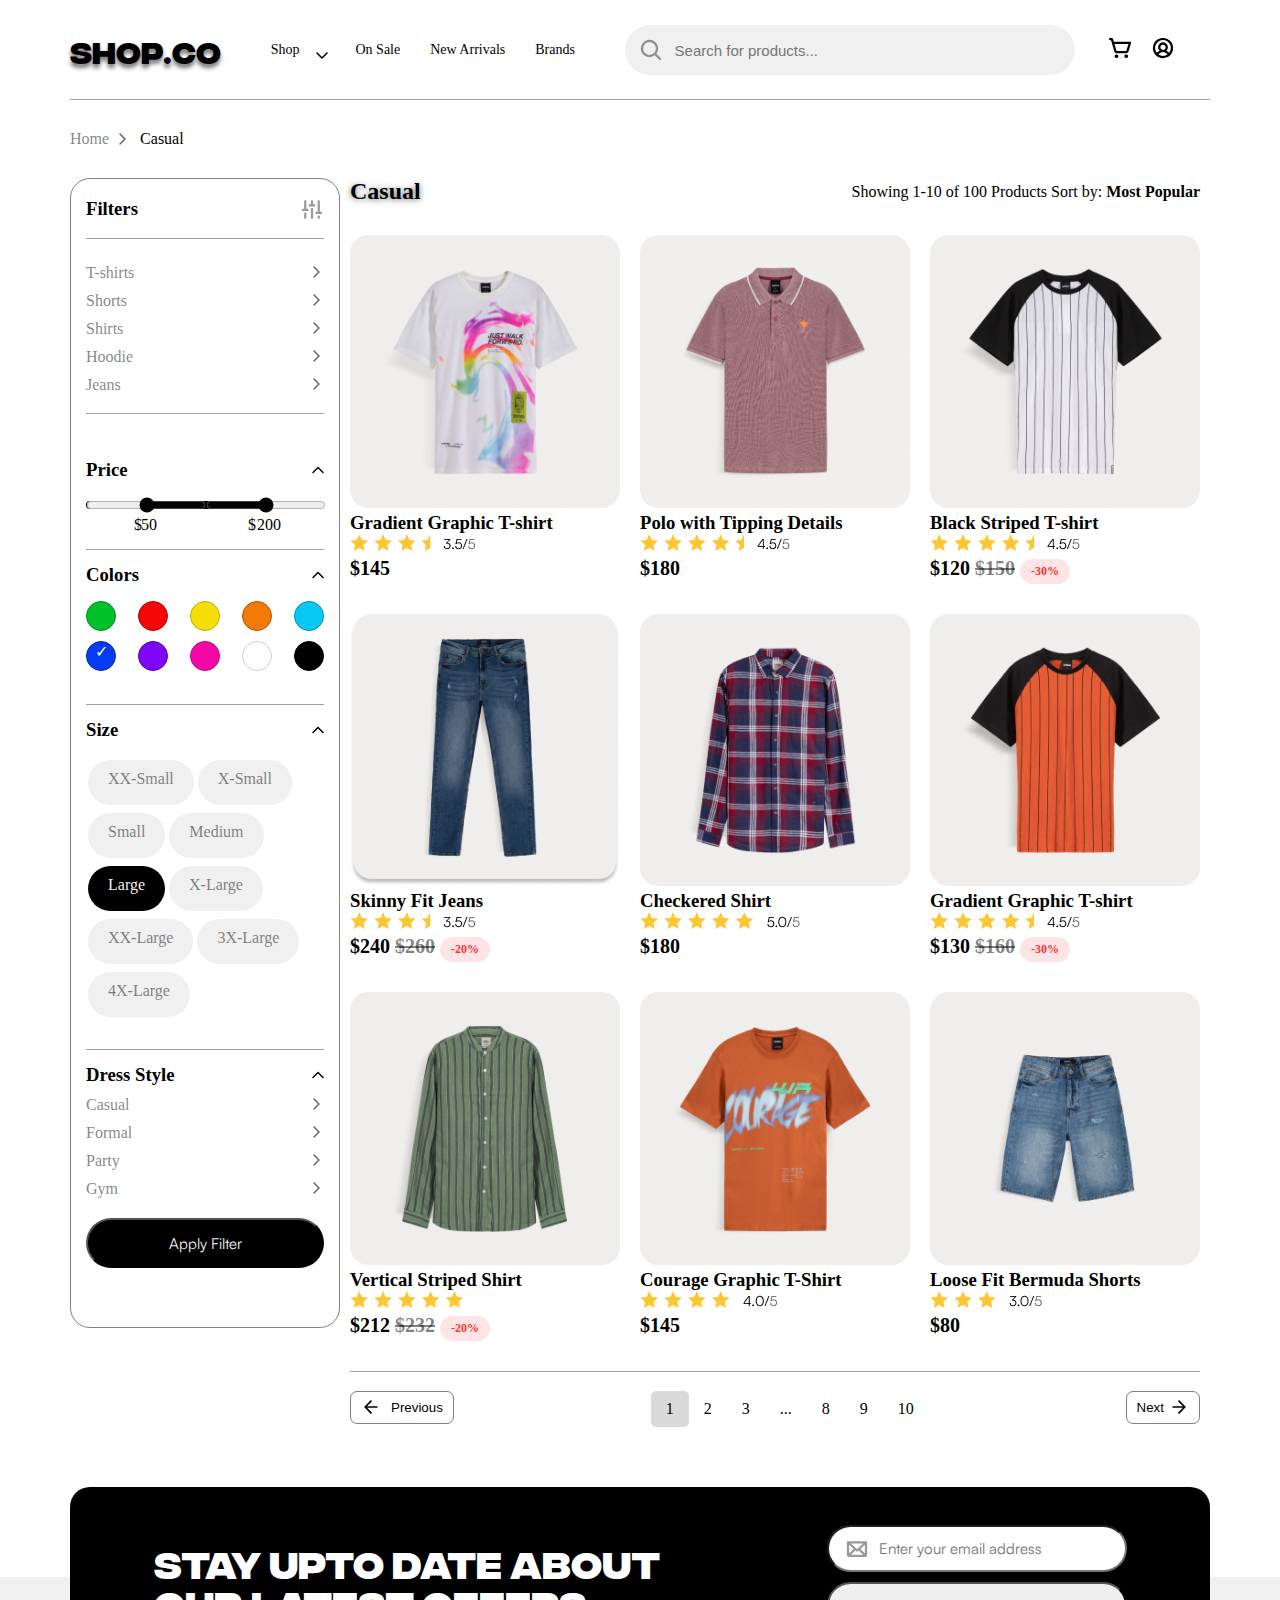
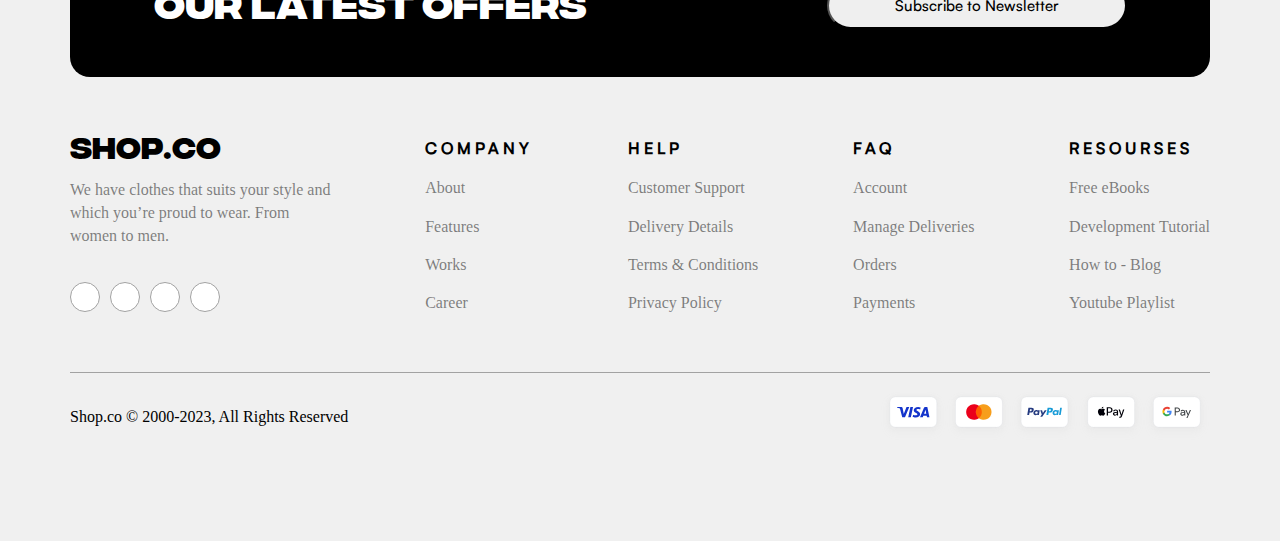
==== commit 1f1188b3: "Merge branch 'main' into home" ====
--- a/pages/category.html
+++ b/pages/category.html
@@ -7,24 +7,7 @@
     <link rel="stylesheet" href="../styles/shared.css">
     <link rel="stylesheet" href="../styles/all.css">
     <title>Category</title>
-    <script type="text/javascript" charset="utf-8">
-        var myRange = document.querySelector('#myRange');
-        var myValue = document.querySelector('#myValue');
-        var off = myRange.offsetWidth / (parseInt(myRange.max) - parseInt(myRange.min));
-        var px = ((myRange.valueAsNumber - parseInt(myRange.min)) * off) - (myValue.offsetParent.offsetWidth / 2);
-    
-        myValue.parentElement.style.left = px + 'px';
-        myValue.parentElement.style.top = myRange.offsetHeight + 'px';
-        myValue.innerHTML = myRange.value;
-    
-        myRange.oninput = function() {
-          let px = ((myRange.valueAsNumber - parseInt(myRange.min)) * off) - (myValue.offsetWidth / 2);
-          myValue.innerHTML = myRange.value;
-          myValue.parentElement.style.left = px + 'px';
-        };
-      </script>
 </head>
-
 <body>
  
     <!-- =========================================start nav-bar======================================= -->
@@ -39,21 +22,18 @@
                 <h2 class="logo">SHOP.CO</h2>
                 </a>
             </div><!--logo-layer  -->
-            <label for="menu-id">
-                <svg class="layers" width="24" height="24" viewBox="0 0 24 24" fill="none" xmlns="http://www.w3.org/2000/svg">
-                    <path d="M21.375 12C21.375 12.2984 21.2565 12.5845 21.0455 12.7955C20.8345 13.0065 20.5484 13.125 20.25 13.125H3.75C3.45163 13.125 3.16548 13.0065 2.9545 12.7955C2.74353 12.5845 2.625 12.2984 2.625 12C2.625 11.7016 2.74353 11.4155 2.9545 11.2045C3.16548 10.9935 3.45163 10.875 3.75 10.875H20.25C20.5484 10.875 20.8345 10.9935 21.0455 11.2045C21.2565 11.4155 21.375 11.7016 21.375 12ZM3.75 7.125H20.25C20.5484 7.125 20.8345 7.00647 21.0455 6.7955C21.2565 6.58452 21.375 6.29837 21.375 6C21.375 5.70163 21.2565 5.41548 21.0455 5.2045C20.8345 4.99353 20.5484 4.875 20.25 4.875H3.75C3.45163 4.875 3.16548 4.99353 2.9545 5.2045C2.74353 5.41548 2.625 5.70163 2.625 6C2.625 6.29837 2.74353 6.58452 2.9545 6.7955C3.16548 7.00647 3.45163 7.125 3.75 7.125ZM20.25 16.875H3.75C3.45163 16.875 3.16548 16.9935 2.9545 17.2045C2.74353 17.4155 2.625 17.7016 2.625 18C2.625 18.2984 2.74353 18.5845 2.9545 18.7955C3.16548 19.0065 3.45163 19.125 3.75 19.125H20.25C20.5484 19.125 20.8345 19.0065 21.0455 18.7955C21.2565 18.5845 21.375 18.2984 21.375 18C21.375 17.7016 21.2565 17.4155 21.0455 17.2045C20.8345 16.9935 20.5484 16.875 20.25 16.875Z" fill="black"/>
-                    </svg>
-            </label>
-            <input type="checkbox" id="menu-id">
+            <svg class="layers" width="24" height="24" viewBox="0 0 24 24" fill="none" xmlns="http://www.w3.org/2000/svg">
+                <path d="M21.375 12C21.375 12.2984 21.2565 12.5845 21.0455 12.7955C20.8345 13.0065 20.5484 13.125 20.25 13.125H3.75C3.45163 13.125 3.16548 13.0065 2.9545 12.7955C2.74353 12.5845 2.625 12.2984 2.625 12C2.625 11.7016 2.74353 11.4155 2.9545 11.2045C3.16548 10.9935 3.45163 10.875 3.75 10.875H20.25C20.5484 10.875 20.8345 10.9935 21.0455 11.2045C21.2565 11.4155 21.375 11.7016 21.375 12ZM3.75 7.125H20.25C20.5484 7.125 20.8345 7.00647 21.0455 6.7955C21.2565 6.58452 21.375 6.29837 21.375 6C21.375 5.70163 21.2565 5.41548 21.0455 5.2045C20.8345 4.99353 20.5484 4.875 20.25 4.875H3.75C3.45163 4.875 3.16548 4.99353 2.9545 5.2045C2.74353 5.41548 2.625 5.70163 2.625 6C2.625 6.29837 2.74353 6.58452 2.9545 6.7955C3.16548 7.00647 3.45163 7.125 3.75 7.125ZM20.25 16.875H3.75C3.45163 16.875 3.16548 16.9935 2.9545 17.2045C2.74353 17.4155 2.625 17.7016 2.625 18C2.625 18.2984 2.74353 18.5845 2.9545 18.7955C3.16548 19.0065 3.45163 19.125 3.75 19.125H20.25C20.5484 19.125 20.8345 19.0065 21.0455 18.7955C21.2565 18.5845 21.375 18.2984 21.375 18C21.375 17.7016 21.2565 17.4155 21.0455 17.2045C20.8345 16.9935 20.5484 16.875 20.25 16.875Z" fill="black"/>
+                </svg>
                 
             <ul>
-                <li class="li1"><a href="../pages/product-details.html">Shop</a></li>
+                <li class="li1"><a href="#">Shop</a></li>
                 <svg class="arrow-bar" width="16" height="16" viewBox="0 0 16 16" fill="none" xmlns="http://www.w3.org/2000/svg">
                     <path d="M13.5306 6.53063L8.5306 11.5306C8.46092 11.6005 8.37813 11.656 8.28696 11.6939C8.1958 11.7317 8.09806 11.7512 7.99935 11.7512C7.90064 11.7512 7.8029 11.7317 7.71173 11.6939C7.62057 11.656 7.53778 11.6005 7.4681 11.5306L2.4681 6.53063C2.3272 6.38973 2.24805 6.19864 2.24805 5.99938C2.24805 5.80012 2.3272 5.60902 2.4681 5.46813C2.60899 5.32723 2.80009 5.24808 2.99935 5.24808C3.19861 5.24808 3.3897 5.32723 3.5306 5.46813L7.99997 9.9375L12.4693 5.4675C12.6102 5.32661 12.8013 5.24745 13.0006 5.24745C13.1999 5.24745 13.391 5.32661 13.5318 5.4675C13.6727 5.6084 13.7519 5.7995 13.7519 5.99875C13.7519 6.19801 13.6727 6.38911 13.5318 6.53L13.5306 6.53063Z" fill="black"/>
                     </svg>
-                <li><a href="../index.html">On Sale</a></li>
-                <li><a href="../index.html">New Arrivals</a></li>
-                <li><a href="../index.html">Brands</a></li>
+                <li><a href="#">On Sale</a></li>
+                <li><a href="#">New Arrivals</a></li>
+                <li><a href="#">Brands</a></li>
             </ul>
             <div class="search">
                 <svg class="search-icon" width="22" height="22" viewBox="0 0 22 22" fill="none" xmlns="http://www.w3.org/2000/svg">
@@ -100,26 +80,16 @@
         <div class="main">
             <div class="container">
 
-                <label for="filter-id">
-                    <div class="filters-icon-hover">
-                        
-                    </div>
-                </label>
-                <input type="checkbox" id="filter-id">
+                <div class="filters-icon-hover">
+                        
+                </div>
 
                 <div class="filters">
                     <div class="filter-section f-s1">
                             <h3>Filters</h3>
-                            <label for="filter-id">
-                                <svg  class="icon-x"  width="24" height="25" viewBox="0 0 24 25" fill="none" xmlns="http://www.w3.org/2000/svg">
-                                    <path d="M19.5459 18.4541C19.7572 18.6654 19.876 18.952 19.876 19.2509C19.876 19.5498 19.7572 19.8365 19.5459 20.0478C19.3346 20.2592 19.0479 20.3779 18.749 20.3779C18.4501 20.3779 18.1635 20.2592 17.9521 20.0478L12 14.0937L6.0459 20.0459C5.83455 20.2573 5.54791 20.376 5.24902 20.376C4.95014 20.376 4.66349 20.2573 4.45215 20.0459C4.2408 19.8346 4.12207 19.5479 4.12207 19.2491C4.12207 18.9502 4.2408 18.6635 4.45215 18.4522L10.4062 12.5L4.45402 6.54593C4.24268 6.33459 4.12395 6.04795 4.12395 5.74906C4.12395 5.45017 4.24268 5.16353 4.45402 4.95218C4.66537 4.74084 4.95201 4.62211 5.2509 4.62211C5.54978 4.62211 5.83643 4.74084 6.04777 4.95218L12 10.9062L17.954 4.95125C18.1654 4.7399 18.452 4.62117 18.7509 4.62117C19.0498 4.62117 19.3364 4.7399 19.5478 4.95125C19.7591 5.16259 19.8778 5.44924 19.8778 5.74812C19.8778 6.04701 19.7591 6.33365 19.5478 6.545L13.5937 12.5L19.5459 18.4541Z" fill="black" fill-opacity="0.4"/>
-                                    </svg>
-                            </label>
-
                             <svg class="icon" width="24" height="25" viewBox="0 0 24 25" fill="none" xmlns="http://www.w3.org/2000/svg">
                                 <path d="M13.125 12.125V20.75C13.125 21.0484 13.0065 21.3345 12.7955 21.5455C12.5845 21.7565 12.2984 21.875 12 21.875C11.7016 21.875 11.4155 21.7565 11.2045 21.5455C10.9935 21.3345 10.875 21.0484 10.875 20.75V12.125C10.875 11.8266 10.9935 11.5405 11.2045 11.3295C11.4155 11.1185 11.7016 11 12 11C12.2984 11 12.5845 11.1185 12.7955 11.3295C13.0065 11.5405 13.125 11.8266 13.125 12.125ZM18.75 18.5C18.4516 18.5 18.1655 18.6185 17.9545 18.8295C17.7435 19.0405 17.625 19.3266 17.625 19.625V20.75C17.625 21.0484 17.7435 21.3345 17.9545 21.5455C18.1655 21.7565 18.4516 21.875 18.75 21.875C19.0484 21.875 19.3345 21.7565 19.5455 21.5455C19.7565 21.3345 19.875 21.0484 19.875 20.75V19.625C19.875 19.3266 19.7565 19.0405 19.5455 18.8295C19.3345 18.6185 19.0484 18.5 18.75 18.5ZM21 14.75H19.875V4.25C19.875 3.95163 19.7565 3.66548 19.5455 3.4545C19.3345 3.24353 19.0484 3.125 18.75 3.125C18.4516 3.125 18.1655 3.24353 17.9545 3.4545C17.7435 3.66548 17.625 3.95163 17.625 4.25V14.75H16.5C16.2016 14.75 15.9155 14.8685 15.7045 15.0795C15.4935 15.2905 15.375 15.5766 15.375 15.875C15.375 16.1734 15.4935 16.4595 15.7045 16.6705C15.9155 16.8815 16.2016 17 16.5 17H21C21.2984 17 21.5845 16.8815 21.7955 16.6705C22.0065 16.4595 22.125 16.1734 22.125 15.875C22.125 15.5766 22.0065 15.2905 21.7955 15.0795C21.5845 14.8685 21.2984 14.75 21 14.75ZM5.25 15.5C4.95163 15.5 4.66548 15.6185 4.4545 15.8295C4.24353 16.0405 4.125 16.3266 4.125 16.625V20.75C4.125 21.0484 4.24353 21.3345 4.4545 21.5455C4.66548 21.7565 4.95163 21.875 5.25 21.875C5.54837 21.875 5.83452 21.7565 6.0455 21.5455C6.25647 21.3345 6.375 21.0484 6.375 20.75V16.625C6.375 16.3266 6.25647 16.0405 6.0455 15.8295C5.83452 15.6185 5.54837 15.5 5.25 15.5ZM7.5 11.75H6.375V4.25C6.375 3.95163 6.25647 3.66548 6.0455 3.4545C5.83452 3.24353 5.54837 3.125 5.25 3.125C4.95163 3.125 4.66548 3.24353 4.4545 3.4545C4.24353 3.66548 4.125 3.95163 4.125 4.25V11.75H3C2.70163 11.75 2.41548 11.8685 2.2045 12.0795C1.99353 12.2905 1.875 12.5766 1.875 12.875C1.875 13.1734 1.99353 13.4595 2.2045 13.6705C2.41548 13.8815 2.70163 14 3 14H7.5C7.79837 14 8.08452 13.8815 8.2955 13.6705C8.50647 13.4595 8.625 13.1734 8.625 12.875C8.625 12.5766 8.50647 12.2905 8.2955 12.0795C8.08452 11.8685 7.79837 11.75 7.5 11.75ZM14.25 7.25H13.125V4.25C13.125 3.95163 13.0065 3.66548 12.7955 3.4545C12.5845 3.24353 12.2984 3.125 12 3.125C11.7016 3.125 11.4155 3.24353 11.2045 3.4545C10.9935 3.66548 10.875 3.95163 10.875 4.25V7.25H9.75C9.45163 7.25 9.16548 7.36853 8.9545 7.5795C8.74353 7.79048 8.625 8.07663 8.625 8.375C8.625 8.67337 8.74353 8.95952 8.9545 9.1705C9.16548 9.38147 9.45163 9.5 9.75 9.5H14.25C14.5484 9.5 14.8345 9.38147 15.0455 9.1705C15.2565 8.95952 15.375 8.67337 15.375 8.375C15.375 8.07663 15.2565 7.79048 15.0455 7.5795C14.8345 7.36853 14.5484 7.25 14.25 7.25Z" fill="black" fill-opacity="0.4"/>
-                            </svg>
-                        
+                                </svg>
                     </div><!-- filter-section  f-s1-->
                             
                     <div class="filter-section f-s2">
@@ -182,8 +152,7 @@
                                 </svg>
                         </div><!-- color -->
                         <div class="color-items1">
-                            <!-- <div class="color1">
-
+                            <div class="color1">
                             </div>
                             <div class="color2">
                             </div>
@@ -192,56 +161,10 @@
                             <div class="color4">
                             </div>
                             <div class="color5">
-                            </div> -->
-
-                            <div class="main-color1">
-                                <label for="color-check1">
-                                    <div class="color1">
-                                    </div>
-                                </label>
-                                <input type="checkbox" id="color-check1">
-                                <span>✓</span>   
                             </div>
-                    
-                            <div class="main-color2">
-                                <label for="color-check2">
-                                    <div class="color2">
-                                    </div>
-                                </label>
-                                <input type="checkbox" id="color-check2">
-                                <span>✓</span>   
-                            </div>
-                    
-                            <div class="main-color3">
-                                <label for="color-check3">
-                                    <div class="color3">
-                                    </div>
-                                </label>
-                                <input type="checkbox" id="color-check3">
-                                <span>✓</span>   
-                            </div>
-                    
-                            <div class="main-color4">
-                                <label for="color-check4">
-                                    <div class="color4">
-                                    </div>
-                                </label>
-                                <input type="checkbox" id="color-check4">
-                                <span>✓</span>   
-                            </div>
-                    
-                            <div class="main-color5">
-                                <label for="color-check5">
-                                    <div class="color5">
-                                    </div>
-                                </label>
-                                <input type="checkbox" id="color-check5">
-                                <span>✓</span>   
-                            </div>
-
                        </div><!--color-items1  -->
                         <div class="color-items2">
-                                <!-- <div class="color6">
+                                <div class="color6">
                                     ✓
                                 </div>
                                 <div class="color7">
@@ -251,54 +174,7 @@
                                 <div class="color9">
                                 </div>
                                 <div class="color10">
-                                </div> -->
-                                <div class="main-color6">
-                                    <label for="color-check6">
-                                        <div class="color6">
-                                        </div>
-                                    </label>
-                                    <input type="checkbox" id="color-check6">
-                                    <span>✓</span>   
                                 </div>
-                    
-                    
-                                <div class="main-color7">
-                                    <label for="color-check7">
-                                        <div class="color7">
-                                        </div>
-                                    </label>
-                                    <input type="checkbox" id="color-check7">
-                                    <span>✓</span>   
-                                </div>
-                    
-                                <div class="main-color8">
-                                    <label for="color-check8">
-                                        <div class="color8">
-                                        </div>
-                                    </label>
-                                    <input type="checkbox" id="color-check8">
-                                    <span>✓</span>   
-                                </div>
-                    
-                                <div class="main-color9">
-                                    <label for="color-check9">
-                                        <div class="color9">
-                                        </div>
-                                    </label>
-                                    <input type="checkbox" id="color-check9">
-                                    <span>✓</span>   
-                                </div>
-                    
-                                <div class="main-color10">
-                                    <label for="color-check10">
-                                        <div class="color10">
-                                        </div>
-                                    </label>
-                                    <input type="checkbox" id="color-check10">
-                                    <span>✓</span>   
-                                </div>
-
-
                         </div><!--color-items2-->
                     </div><!-- filter-section  f-s4-->
                         
@@ -407,65 +283,65 @@
                     <div class="items">
 
                         <div class="product">
-                            <a href="../pages/product-details.html"><img src="../imgs/category/1.png" alt=""></a> 
+                            <img src="../images/1.png" alt="" >
                             <h3>Gradient Graphic T-shirt</h3>
-                            <img src="../imgs/category/1-2.png" alt=""><br>
+                            <img src="../images/1-2.png" alt=""><br>
                             <p>$145</p>
                         </div><!-- product -->
 
                         <div class="product">
-                            <a href="../pages/product-details.html"><img src="../imgs/category/2.png" alt="" ></a>
+                            <img src="../images/2.png" alt="" >
                             <h3>Polo with Tipping Details</h3>
-                            <img src="../imgs/category/2-2.png" alt=""><br>
+                            <img src="../images/2-2.png" alt=""><br>
                             <p>$180</p>
                         </div><!-- product -->
 
                         <div class="product">
-                            <a href="../pages/product-details.html"><img src="../imgs/category/3.png" alt=""></a>
+                            <img src="../images/3.png" alt=""  >
                             <h3>Black Striped T-shirt</h3>
-                            <img src="../imgs/category/3-2.png" alt=""><br>
+                            <img src="../images/3-2.png" alt=""><br>
                             <p>$120 <del>$150</del> <span class="dis">-30%</span></p>
                         </div><!-- product -->
 
                         <div class="product">
-                            <a href="../pages/product-details.html"><img src="../imgs/category/4.png" alt="" ></a>
+                            <img src="../images/4.png" alt="" >
                             <h3>Skinny Fit Jeans</h3>
-                            <img src="../imgs/category/7-2.png" alt=""><br>
+                            <img src="../images/7-2.png" alt=""><br>
                             <p>$240 <del>$260</del> <span class="dis">-20%</span></p>
                         </div><!-- product -->
 
                         <div class="product">
-                            <a href="../pages/product-details.html"><img src="../imgs/category/5.png" alt="" ></a>
+                            <img src="../images/5.png" alt="" >
                             <h3>Checkered Shirt</h3>
-                            <img src="../imgs/category/8-2.png" alt=""><br>
+                            <img src="../images/8-2.png" alt=""><br>
                             <p>$180</p>
                         </div><!-- product -->
 
                         <div class="product">
-                            <a href="../pages/product-details.html"><img src="../imgs/category/6.png" alt="" ></a>
+                            <img src="../images/6.png" alt="" >
                             <h3>Gradient Graphic T-shirt</h3>
-                            <img src="../imgs/category/9-2.png" alt=""><br>
+                            <img src="../images/9-2.png" alt=""><br>
                             <p>$130 <del>$160</del> <span class="dis">-30%</span></p>
                         </div><!-- product -->
 
                         <div class="product">
-                            <a href="../pages/product-details.html"><img src="../imgs/category/7.png" alt="" ></a>
+                            <img src="../images/7.png" alt="" >
                             <h3>Vertical Striped Shirt</h3>
-                            <img src="../imgs/category/4-2.png" alt=""><br>
+                            <img src="../images/4-2.png" alt=""><br>
                             <p>$212 <del>$232</del> <span class="dis">-20%</span></p>
                         </div><!-- product -->
 
                         <div class="product">
-                            <a href="../pages/product-details.html"><img src="../imgs/category/8.png" alt="" ></a>
+                            <img src="../images/8.png" alt="" >
                             <h3>Courage Graphic T-Shirt</h3>
-                            <img src="../imgs/category/5-2.png" alt=""><br>
+                            <img src="../images/5-2.png" alt=""><br>
                             <p>$145</p>
                         </div><!-- product -->
 
                         <div class="product last-product">
-                            <a href="../pages/product-details.html"><img src="../imgs/category/10.png" alt="" ></a>
+                            <img src="../images/10.png" alt="" >
                             <h3>Loose Fit Bermuda Shorts</h3>
-                            <img src="../imgs/category/6-2.png" alt=""><br>
+                            <img src="../images/6-2.png" alt=""><br>
                             <p>$80</p>
                         </div><!-- product -->
                     </div><!--items  -->  
@@ -525,83 +401,10 @@
                     <p>which you’re proud to wear. From</p> 
                     <p>women to men.</p>
                     <div class="footer-icons">
-                        <svg class="Twitter" width="36" height="36" viewBox="0 0 36 36" fill="none" xmlns="http://www.w3.org/2000/svg">
-                            <g filter="url(#filter0_d_26_1136)">
-                            <circle cx="18" cy="14" r="14" fill="white"/>
-                            <circle cx="18" cy="14" r="13.5" stroke="black" stroke-opacity="0.2"/>
-                            </g>
-                            <path d="M24.2071 10.9831C23.7881 11.1693 23.3458 11.2857 22.8802 11.3556C23.3458 11.0762 23.7183 10.6339 23.8812 10.0985C23.4389 10.3546 22.9501 10.5408 22.4146 10.6572C21.9956 10.2149 21.3904 9.93555 20.7386 9.93555C19.4815 9.93555 18.4572 10.9598 18.4572 12.2169C18.4572 12.4031 18.4805 12.5661 18.5271 12.729C16.6415 12.6359 14.9421 11.728 13.8014 10.3313C13.6152 10.6805 13.4988 11.0529 13.4988 11.472C13.4988 12.2634 13.8945 12.9618 14.5231 13.3808C14.1506 13.3576 13.8014 13.2644 13.4755 13.1015V13.1248C13.4755 14.2422 14.267 15.1733 15.3145 15.3828C15.1283 15.4294 14.9188 15.4527 14.7093 15.4527C14.5696 15.4527 14.4067 15.4294 14.267 15.4061C14.5696 16.314 15.4077 16.9891 16.4087 16.9891C15.6172 17.5943 14.6395 17.9668 13.5686 17.9668C13.3824 17.9668 13.1962 17.9668 13.0332 17.9435C14.0575 18.5953 15.2447 18.9678 16.5483 18.9678C20.7618 18.9678 23.0665 15.476 23.0665 12.4497C23.0665 12.3566 23.0665 12.2402 23.0665 12.1471C23.5088 11.8444 23.9045 11.4487 24.2071 10.9831Z" fill="black"/>
-                            <defs>
-                            <filter id="filter0_d_26_1136" x="0" y="0" width="36" height="36" filterUnits="userSpaceOnUse" color-interpolation-filters="sRGB">
-                            <feFlood flood-opacity="0" result="BackgroundImageFix"/>
-                            <feColorMatrix in="SourceAlpha" type="matrix" values="0 0 0 0 0 0 0 0 0 0 0 0 0 0 0 0 0 0 127 0" result="hardAlpha"/>
-                            <feOffset dy="4"/>
-                            <feGaussianBlur stdDeviation="2"/>
-                            <feComposite in2="hardAlpha" operator="out"/>
-                            <feColorMatrix type="matrix" values="0 0 0 0 0 0 0 0 0 0 0 0 0 0 0 0 0 0 0.25 0"/>
-                            <feBlend mode="normal" in2="BackgroundImageFix" result="effect1_dropShadow_26_1136"/>
-                            <feBlend mode="normal" in="SourceGraphic" in2="effect1_dropShadow_26_1136" result="shape"/>
-                            </filter>
-                            </defs>
-                            </svg>
-                        <svg class="face" width="36" height="36" viewBox="0 0 36 36" fill="none" xmlns="http://www.w3.org/2000/svg">
-                                <g filter="url(#filter0_d_26_1141)">
-                                <circle cx="18" cy="14" r="14" fill="black"/>
-                                <path d="M16.7087 20.3038V14.7503H14.8398V12.5859H16.7087V10.9898C16.7087 9.13752 17.84 8.12891 19.4924 8.12891C20.2839 8.12891 20.9642 8.18784 21.1624 8.21417V10.1499L20.0164 10.1505C19.1178 10.1505 18.9438 10.5775 18.9438 11.2041V12.5859H21.087L20.8079 14.7503H18.9438V20.3038H16.7087Z" fill="white"/>
-                                </g>
-                                <defs>
-                                <filter id="filter0_d_26_1141" x="0" y="0" width="36" height="36" filterUnits="userSpaceOnUse" color-interpolation-filters="sRGB">
-                                <feFlood flood-opacity="0" result="BackgroundImageFix"/>
-                                <feColorMatrix in="SourceAlpha" type="matrix" values="0 0 0 0 0 0 0 0 0 0 0 0 0 0 0 0 0 0 127 0" result="hardAlpha"/>
-                                <feOffset dy="4"/>
-                                <feGaussianBlur stdDeviation="2"/>
-                                <feComposite in2="hardAlpha" operator="out"/>
-                                <feColorMatrix type="matrix" values="0 0 0 0 0 0 0 0 0 0 0 0 0 0 0 0 0 0 0.25 0"/>
-                                <feBlend mode="normal" in2="BackgroundImageFix" result="effect1_dropShadow_26_1141"/>
-                                <feBlend mode="normal" in="SourceGraphic" in2="effect1_dropShadow_26_1141" result="shape"/>
-                                </filter>
-                                </defs>
-                            </svg>
-                        <svg class="insta" width="36" height="36" viewBox="0 0 36 36" fill="none" xmlns="http://www.w3.org/2000/svg">
-                                <g filter="url(#filter0_d_26_1146)">
-                                <circle cx="18" cy="14" r="14" fill="white"/>
-                                <circle cx="18" cy="14" r="13.5" stroke="black" stroke-opacity="0.2"/>
-                                <path d="M18.0008 8.44721C19.8095 8.44721 20.0237 8.45398 20.7382 8.48656C21.1678 8.49182 21.5933 8.5707 21.9962 8.71979C22.2884 8.83248 22.5538 9.00511 22.7753 9.22656C22.9967 9.44802 23.1694 9.71339 23.282 10.0056C23.4311 10.4085 23.51 10.8341 23.5153 11.2637C23.5475 11.9782 23.5546 12.1924 23.5546 14.0011C23.5546 15.8098 23.5479 16.024 23.5153 16.7385C23.51 17.1681 23.4311 17.5936 23.282 17.9966C23.1694 18.2888 22.9967 18.5541 22.7753 18.7756C22.5538 18.997 22.2884 19.1697 21.9962 19.2824C21.5933 19.4315 21.1678 19.5103 20.7382 19.5156C20.024 19.5479 19.8098 19.5549 18.0008 19.5549C16.1917 19.5549 15.9775 19.5482 15.2633 19.5156C14.8337 19.5103 14.4082 19.4315 14.0053 19.2824C13.7131 19.1697 13.4477 18.997 13.2262 18.7756C13.0048 18.5541 12.8322 18.2888 12.7195 17.9966C12.5704 17.5936 12.4915 17.1681 12.4862 16.7385C12.454 16.024 12.4469 15.8098 12.4469 14.0011C12.4469 12.1924 12.4537 11.9782 12.4862 11.2637C12.4915 10.8341 12.5704 10.4085 12.7195 10.0056C12.8322 9.71339 13.0048 9.44802 13.2262 9.22656C13.4477 9.00511 13.7131 8.83248 14.0053 8.71979C14.4082 8.5707 14.8337 8.49182 15.2633 8.48656C15.9779 8.4543 16.192 8.44721 18.0008 8.44721ZM18.0008 7.22656C16.162 7.22656 15.9304 7.2343 15.2079 7.26721C14.6456 7.27839 14.0893 7.38485 13.5627 7.58205C13.1109 7.75226 12.7017 8.019 12.3637 8.36366C12.0187 8.70184 11.7517 9.11127 11.5814 9.56334C11.3842 10.09 11.2777 10.6463 11.2666 11.2085C11.2343 11.9304 11.2266 12.162 11.2266 14.0008C11.2266 15.8395 11.2343 16.0711 11.2672 16.7937C11.2784 17.3559 11.3848 17.9122 11.582 18.4388C11.7522 18.8908 12.0189 19.3002 12.3637 19.6385C12.7019 19.9832 13.1113 20.25 13.5633 20.4201C14.09 20.6173 14.6463 20.7238 15.2085 20.7349C15.9311 20.7672 16.1617 20.7756 18.0014 20.7756C19.8411 20.7756 20.0717 20.7679 20.7943 20.7349C21.3565 20.7238 21.9128 20.6173 22.4395 20.4201C22.8893 20.2457 23.2978 19.9794 23.6389 19.6381C23.98 19.2968 24.246 18.8882 24.4201 18.4382C24.6173 17.9115 24.7238 17.3553 24.735 16.793C24.7672 16.0711 24.775 15.8395 24.775 14.0008C24.775 12.162 24.7672 11.9304 24.7343 11.2079C24.7231 10.6456 24.6167 10.0893 24.4195 9.56269C24.2493 9.11068 23.9826 8.70126 23.6379 8.36301C23.2996 8.01828 22.8902 7.75153 22.4382 7.5814C21.9115 7.3842 21.3553 7.27775 20.793 7.26656C20.0711 7.2343 19.8395 7.22656 18.0008 7.22656Z" fill="black"/>
-                                <path d="M18.0021 10.5234C17.3141 10.5234 16.6416 10.7275 16.0695 11.1097C15.4974 11.492 15.0515 12.0353 14.7882 12.6709C14.5249 13.3066 14.4561 14.006 14.5903 14.6808C14.7245 15.3556 15.0558 15.9755 15.5423 16.462C16.0288 16.9485 16.6487 17.2798 17.3235 17.414C17.9983 17.5482 18.6977 17.4794 19.3334 17.2161C19.969 16.9528 20.5123 16.5069 20.8946 15.9348C21.2768 15.3627 21.4809 14.6902 21.4809 14.0021C21.4809 13.0795 21.1144 12.1947 20.462 11.5423C19.8096 10.8899 18.9248 10.5234 18.0021 10.5234ZM18.0021 16.2602C17.5555 16.2602 17.119 16.1278 16.7476 15.8797C16.3763 15.6315 16.0869 15.2789 15.916 14.8663C15.7451 14.4537 15.7003 13.9996 15.7875 13.5616C15.8746 13.1236 16.0897 12.7213 16.4055 12.4055C16.7213 12.0897 17.1236 11.8746 17.5616 11.7875C17.9996 11.7003 18.4537 11.7451 18.8663 11.916C19.2789 12.0869 19.6315 12.3763 19.8797 12.7476C20.1278 13.119 20.2602 13.5555 20.2602 14.0021C20.2602 14.601 20.0223 15.1754 19.5988 15.5988C19.1754 16.0223 18.601 16.2602 18.0021 16.2602Z" fill="black"/>
-                                <path d="M21.6176 11.1981C22.0665 11.1981 22.4305 10.8341 22.4305 10.3852C22.4305 9.93621 22.0665 9.57227 21.6176 9.57227C21.1686 9.57227 20.8047 9.93621 20.8047 10.3852C20.8047 10.8341 21.1686 11.1981 21.6176 11.1981Z" fill="black"/>
-                                </g>
-                                <defs>
-                                <filter id="filter0_d_26_1146" x="0" y="0" width="36" height="36" filterUnits="userSpaceOnUse" color-interpolation-filters="sRGB">
-                                <feFlood flood-opacity="0" result="BackgroundImageFix"/>
-                                <feColorMatrix in="SourceAlpha" type="matrix" values="0 0 0 0 0 0 0 0 0 0 0 0 0 0 0 0 0 0 127 0" result="hardAlpha"/>
-                                <feOffset dy="4"/>
-                                <feGaussianBlur stdDeviation="2"/>
-                                <feComposite in2="hardAlpha" operator="out"/>
-                                <feColorMatrix type="matrix" values="0 0 0 0 0 0 0 0 0 0 0 0 0 0 0 0 0 0 0.25 0"/>
-                                <feBlend mode="normal" in2="BackgroundImageFix" result="effect1_dropShadow_26_1146"/>
-                                <feBlend mode="normal" in="SourceGraphic" in2="effect1_dropShadow_26_1146" result="shape"/>
-                                </filter>
-                                </defs>
-                            </svg>
-                        <svg width="36" height="36" viewBox="0 0 36 36" fill="none" xmlns="http://www.w3.org/2000/svg">
-                                <g filter="url(#filter0_d_26_1153)">
-                                <circle cx="18" cy="14" r="14" fill="white"/>
-                                <circle cx="18" cy="14" r="13.5" stroke="black" stroke-opacity="0.2"/>
-                                <path fill-rule="evenodd" clip-rule="evenodd" d="M18.6068 7.22656C15.0159 7.22656 12.127 10.1155 12.127 13.7065C12.127 16.5684 13.9899 18.9984 16.5549 19.8624C16.8789 19.9164 16.9869 19.7274 16.9869 19.5384C16.9869 19.3764 16.9869 18.9714 16.9869 18.4314C15.1779 18.8364 14.7999 17.5674 14.7999 17.5674C14.5029 16.8114 14.0709 16.6224 14.0709 16.6224C13.4769 16.2174 14.1249 16.2174 14.1249 16.2174C14.7729 16.2714 15.1239 16.8924 15.1239 16.8924C15.6909 17.8914 16.6359 17.5944 17.0139 17.4324C17.0679 17.0004 17.2299 16.7304 17.4189 16.5684C15.9879 16.4064 14.4759 15.8394 14.4759 13.3555C14.4759 12.6535 14.7189 12.0595 15.1509 11.6275C15.0969 11.4655 14.8539 10.8175 15.2049 9.89952C15.2049 9.89952 15.7449 9.73752 16.9869 10.5745C17.4999 10.4395 18.0669 10.3585 18.6068 10.3585C19.1468 10.3585 19.7138 10.4395 20.2268 10.5745C21.4688 9.73752 22.0088 9.89952 22.0088 9.89952C22.3598 10.7905 22.1438 11.4385 22.0628 11.6275C22.4678 12.0865 22.7378 12.6535 22.7378 13.3555C22.7378 15.8394 21.2258 16.3794 19.7678 16.5414C20.0108 16.7304 20.1998 17.1354 20.1998 17.7294C20.1998 18.5934 20.1998 19.2954 20.1998 19.5114C20.1998 19.6734 20.3078 19.8894 20.6588 19.8354C23.2238 18.9984 25.0867 16.5684 25.0867 13.7065C25.0867 10.1155 22.1978 7.22656 18.6068 7.22656Z" fill="black"/>
-                                </g>
-                                <defs>
-                                <filter id="filter0_d_26_1153" x="0" y="0" width="36" height="36" filterUnits="userSpaceOnUse" color-interpolation-filters="sRGB">
-                                <feFlood flood-opacity="0" result="BackgroundImageFix"/>
-                                <feColorMatrix in="SourceAlpha" type="matrix" values="0 0 0 0 0 0 0 0 0 0 0 0 0 0 0 0 0 0 127 0" result="hardAlpha"/>
-                                <feOffset dy="4"/>
-                                <feGaussianBlur stdDeviation="2"/>
-                                <feComposite in2="hardAlpha" operator="out"/>
-                                <feColorMatrix type="matrix" values="0 0 0 0 0 0 0 0 0 0 0 0 0 0 0 0 0 0 0.25 0"/>
-                                <feBlend mode="normal" in2="BackgroundImageFix" result="effect1_dropShadow_26_1153"/>
-                                <feBlend mode="normal" in="SourceGraphic" in2="effect1_dropShadow_26_1153" result="shape"/>
-                                </filter>
-                                </defs>
-                            </svg>
+                        <i class="fa-brands fa-twitter T"></i>
+                        <i class="fa-brands fa-facebook-f face"></i>
+                        <i class="fa-brands fa-instagram insta"></i>
+                        <i class="fa-brands fa-github"></i>
                     </div><!-- foooter-icons -->
                 </div><!-- col1 -->
                 <div class="col col2">
--- a/styles/category.css
+++ b/styles/category.css
@@ -1,96 +1,114 @@
 /* ============================================start global var==================================== */
 :root {
-  --main-color: #000000;
-  --section-padding: 30px;
-  --secondary-color: rgba(4, 4, 4, 0.5);
-}
+    --main-color: #000000;
+    /* --transparent-color: rgba(15, 116, 143, 0.7); */
+    --section-padding: 30px;
+    --secondary-color: rgba(4, 4, 4, 0.5);
+  }
 /* ============================================end global var==================================== */
 
 /* ============================================start global styles==================================== */
 
 * {
-  margin: 0;
-  padding: 0;
-  -webkit-box-sizing: border-box;
-  -moz-box-sizing: border-box;
-  box-sizing: border-box;
-}
-.container {
-  padding-left: 15px;
-  padding-right: 15px;
-  margin-left: auto;
-  margin-right: auto;
-}
+    margin: 0;
+    padding: 0;
+    -webkit-box-sizing: border-box;
+    -moz-box-sizing: border-box;
+    box-sizing: border-box;
+}
+
+/* @font-face {
+    font-family: 'MyCustomFont';
+    src: url('../fonts/Satoshi-Bold.otf') format('otf'),
+         url('../fonts/Satoshi-Regular.otf') format('otf');
+
+  }
+  
+  body {
+    font-family: 'Satoshi', sans-serif;
+  } */
+  
+  .container {
+    padding-left:15px;
+    padding-right: 15px;
+    margin-left: auto;
+    margin-right: auto;
+  }
 /* small */
 @media (min-width: 768px) {
-  .container {
-    width: 750px;
-  }
-}
-/* medium */
-@media (min-width: 992px) {
-  .container {
-    width: 970px;
-  }
-}
-/* large */
-@media (min-width: 1200px) {
-  .container {
-    width: 1170px;
-  }
-}
-
-@media (min-width: 768px) and (max-width: 1024px) {
-  html,
-  body {
-    overflow-x: hidden;
-    margin: 0;
-    padding: 0;
-  }
-}
-@media (min-width: 1280px) and (max-height: 800px) {
-  html,
-  body {
-    overflow-x: hidden;
-    margin: 0;
-    padding: 0;
-  }
-}
+    .container {
+      width: 750px;
+    }
+  }
+  /* medium */
+  @media (min-width: 992px) {
+    .container {
+      width: 970px;
+    }
+  }
+  /* large */
+  @media (min-width: 1200px) {
+    .container {
+      width: 1170px;
+    }
+  }
+
+
+
+  @media (min-width: 768px) and (max-width: 1024px) {
+    html, body {
+      overflow-x: hidden;
+      margin: 0;
+      padding: 0;
+    }
+  }
+  @media (min-width: 1280px) and (max-height: 800px) {
+    html, body {
+      overflow-x: hidden;
+      margin: 0;
+      padding: 0;
+    }
+  }
 /* ===================================================end global styles=========================================== */
 
+
 @media (max-width: 767px) {
-  .cross {
-    display: none;
-  }
-  .sign-bar p {
-    font-size: 14px;
-  }
-}
-@media (max-width: 320px) {
-  .sign-bar p {
-    font-size: 12px;
-  }
-}
-.sign-bar a {
-  color: white;
+    .cross {
+      display: none;
+    }
+    .sign-bar p{
+        font-size: 14px;
+    }
+  }
+  @media (max-width: 320px){
+    .sign-bar p{
+        font-size: 12px;
+    }
+  }
+.sign-bar a{
+    color: white;
 }
 /* ==================================================start nav-bar===================================== */
-header nav {
+header nav{
   display: flex;
   align-items: center;
-  position: relative;
-  min-height: 100px;
-  position: relative;
-  justify-content: space-between;
+  /* background-color: antiquewhite; */
+   position: relative; 
+   min-height: 100px;
+   position: relative;
+   justify-content: space-between;
+   
 }
 header nav .layers {
-  display: none;
-}
+display: none;
+}
+
+
 
 header nav ul {
+  /* margin-left: 200px; */
   list-style: none;
   display: flex;
-  font-family: "Satoshi-Regular";
 }
 header nav ul li a {
   padding: 40px 15px;
@@ -98,151 +116,162 @@
   color: rgb(0, 0, 0);
   text-decoration: none;
   font-size: 14px;
-}
-
-header nav ul .arrow-bar {
-  margin-top: 45px;
-  margin-right: 10px;
-}
-header nav ul .li1 {
+ /* transition: 0.3s; 
+   position: relative;
+  z-index: 2;  */
+}
+
+
+header nav ul .arrow-bar{
+ 
+ margin-top: 45px;
+ margin-right: 10px;
+ 
+}
+header nav ul .li1{
   padding-right: 0px;
-}
+} 
+
+
 
 header .icons .cart {
   margin-right: 14px;
 }
-header .icons .search-icon-black {
-  display: none;
-}
-
-header .search-box {
+header .icons .search-icon-black{
+
+display: none;
+}
+
+header .search-box{
   width: 450px;
   height: 50px;
   border-radius: 50px;
   border: none;
   padding: 20px 20px 20px 50px;
   position: relative;
-  background-color: #f0f0f0;
+  background-color: #F0F0F0;
   caret-color: black;
   font-size: 15px;
 }
 
-header .search .search-icon {
+header .search .search-icon  {
   position: absolute;
   top: 39%;
-  left: 52%;
+  /* transform: translate(0, -50%); */
+  left: 50%;
   z-index: 1;
   font-size: 20px;
 }
 
-header .logo-layer a {
-  text-decoration: none;
-}
-
-header .logo-layer .logo {
-  font-weight: 900;
-  color: black;
-  text-shadow: 0px 4px 4px rgb(120, 120, 120);
-  font-family: "integral-CF";
-  font-size: 30px;
-}
-@media (max-width: 1200px) {
-  header nav {
-    position: relative;
-  }
-  header nav .layers {
-    display: block;
-    position: absolute;
-    left: 0;
-    top: 43px;
-  }
-  header .icons {
-    position: relative;
-    right: 0;
-  }
-  header .icons .search-icon-black {
-    display: block;
-    position: absolute;
-    right: 80px;
-  }
-
-  header nav .layers {
+header .logo-layer  a{
+text-decoration: none;
+}
+
+header .logo-layer .logo{
+font-weight: 900;
+color: black;
+text-shadow: 0px 4px 4px rgb(120, 120, 120);
+font-family: "integral-CF";
+font-size: 30px;
+}
+@media (max-width: 1200px)
+{
+header nav {
+  position: relative;
+}
+header nav .layers {
+  display: block;
+  position: absolute;
+  /* margin-right: 12px; */
+
+}
+header .icons {
+  position: relative;
+  right: 0;
+}
+header .icons .search-icon-black{
+  display: block;
+  /* margin-right: 14px; */
+  position: absolute;
+  right: 80px;
+
+}
+
+header nav .layers {
     cursor: pointer;
   }
 
-  header nav ul,
-  nav .search .search-box,
-  header nav ul .arrow-bar,
-  header .search .search-icon {
+  header nav ul li , nav .search .search-box ,header nav ul .arrow-bar ,header .search .search-icon {
     display: none;
   }
 
-  header .logo-layer {
+  header .logo-layer{
+    /* position: relative; */
     display: flex;
     justify-content: flex-end;
     align-items: center;
   }
-  header .logo-layer .logo {
-    margin-left: 35px;
-  }
-
-  header nav .arrow-bar:hover {
-    cursor: pointer;
-  }
+  header .logo-layer .logo{
+      margin-left: 35px;
+  }
+  /* header .logo-layer .layers{
+    position: absolute;
+    
+  } */
 
   /* ===============hover================== */
-  
-  #menu-id:checked + ul {
+  /* header nav .layers:hover .logo-layer ul{
+      display: flex;
+      flex-direction: column;
+      position: absolute;
+      top: 100%;
+      left: 0;
+      width: 100%;
+      background-color: var(--box-color);
+  } */
+  /* header nav .layers:hover:hover .logo-layer+ul {
     display: flex;
     flex-direction: column;
     position: absolute;
-    z-index: 8;
-    top: 95%;
+    top: 100%;
     left: 0;
     width: 100%;
-    height: 250px;
-    background-color: #ffffff;
-    border-radius: 8px;
-    li a {
-      padding: 20px;
-    }
-    li {
-      box-shadow: 0px 4px 6px rgb(152, 152, 152);
-    }
-    /* li:hover{
-    transition: 0.5s;
-      margin-left: 20px;
-      transform: scaleX(1.1);
-  } */
-  }
-}
-
-@media (max-width: 767px) {
-  header nav li:hover {
-    transition: 0.5s;
-    margin-left: 20px;
-  }
-}
-@media (min-width: 768px) {
-  header nav li:hover {
-    transition: 0.5s;
-    transform: scaleX(1.1);
-  }
-}
-
-#menu-id {
-  display: none;
-}
-header .search-box:focus {
+    background-color: var(--box-color);
+} */
+/* header nav .layers:hover + ul{
+  display: flex;
+  flex-direction: column;
+  position: absolute;
+  top: 100%;
+  left: 0;
+  width: 100%;
+  background-color: bisque;
+} */
+
+header nav .layers:hover + ul,
+header nav ul:hover  {
+      display: flex;
+      flex-direction: column;
+      position: absolute;
+      top: 95%;
+      left: 0;
+      width: 100%;
+      background-color: rgb(0, 0, 0, 0.5);
+      li a{
+        padding: 15px;
+          }
+}
+
+}
+header .search-box:focus{
   outline: none;
-}
-
-header .search-box::placeholder {
-  font-family: "Satoshi-Regular";
-}
-
-header .container {
+ }
+ header .container {
+  /* display: flex;
+  justify-content: space-between;
+  align-items: center; */
   position: relative;
+  /* min-height: 97px; */
 }
 header .container::after {
   content: "";
@@ -254,278 +283,356 @@
   left: 15px;
 }
 
+
+
 /* ====================================================end nav-bar================================== */
 /* ==================================================start casual-nav-section===================================== */
-.casual-nav {
-  padding-top: var(--section-padding);
-}
-.casual-nav-section ul {
-  list-style: none;
-  font-family: "Satoshi-Regular";
-}
-.casual-nav ul {
-  display: flex;
-  flex-direction: row;
-  align-items: center;
-}
-.casual-nav-section .casual-svg {
-  margin-right: 10px;
-}
-.casual-nav-section .casual-nav ul .li1 {
-  margin-right: 5px;
-  color: var(--secondary-color);
+.casual-nav{
+    padding-top: var(--section-padding);
+}
+.casual-nav-section ul{
+    list-style: none;
+}
+.casual-nav ul{
+    display: flex;
+    flex-direction: row;
+    align-items: center;
+}
+.casual-nav-section .casual-svg{
+    margin-right:10px ;
+}
+.casual-nav-section .casual-nav ul .li1{
+    margin-right: 5px;
+    color: var(--secondary-color);
 }
 /* ====================================================end casual-nav-section================================== */
-.main {
-  padding-top: var(--section-padding);
-  padding-bottom: var(--section-padding);
+.main{
+    padding-top: var(--section-padding);
+    padding-bottom: var(--section-padding);
 }
 .main .container {
-  display: flex;
-  justify-content: space-between;
-  flex-wrap: wrap;
-}
-
-
-.main .container .casual {
-  flex-basis: 850px;
-  align-content: flex-end;
-  padding-bottom: var(--section-padding);
-}
-.main .casual .head {
-  display: flex;
-  justify-content: space-between;
-  align-items: center;
-}
-.main .casual .head .filters-icon {
-  display: none;
+    display: flex;
+    justify-content: space-between;
+    /* to fix the height */
+    flex-wrap: wrap;
+    /* justify-content: space-between; */
+}
+
+/* .main .container .filters ,.main .container .casual {
+   min-height: 800px;
+} */
+
+.main .container .casual{
+    flex-basis: 850px;
+    /* background-color: blue; */
+    align-content: flex-end;
+    /* max-height: 1080px; */
+    padding-bottom: var(--section-padding);
+}
+.main .casual .head{
+    display: flex;
+    justify-content: space-between;
+    align-items: center;
+
+   
+}
+.main .casual .head .filters-icon{
+    display: none;
 }
 .main .casual .head h2 {
-  text-shadow: 0px 1px 6px rgb(62, 62, 62);
-  font-family: "Satoshi-Bold";
-  font-weight: bolder;
-  font-size: 25px;
-}
-
-.main .casual .head p,
-.main .casual .head span {
-  font-family: "Satoshi-Regular";
-}
+    font-weight: 900;
+    text-shadow: 0px 1px 6px  rgb(110, 110, 110);
+} 
 @media (max-width: 767px) {
-  .main .casual .head span {
-    display: none;
-  }
-  .main .casual .head {
+    .main .casual .head span {
+      display: none;
+    }
+    .main .casual .head{
+        justify-content: space-between;
+    }
+    .main .casual .head .filters-icon{
+        display: block;
+
+        /* align-content: flex-end; */
+    }
+    .main .casual .head h2 {
+        font-weight: 900;
+        text-shadow: 0px 0px 0px  transparent;
+    } 
+  }
+  .main .casual  .items {
+
+    /* border: 2px solid black; */
+    display: flex;
+    flex-wrap: wrap;
     justify-content: space-between;
-  }
-  .main .casual .head .filters-icon {
-    display: block;
-
-  }
-  .main .casual .head h2 {
-    font-weight: 900;
-    text-shadow: 0px 0px 0px transparent;
-  }
-}
-.main .casual .items {
-  display: flex;
-  flex-wrap: wrap;
-  justify-content: space-between;
-  position: relative;
-  padding-bottom: 30px;
-}
-
-.main .casual .items::after {
-  content: "";
-  position: absolute;
-  height: 0.5px;
-  background-color: #a2a2a2;
-  bottom: 0;
-  width: 100%;
-}
-
-.main .casual .items .product {
-  margin-top: 30px;
-}
-
-div img:first-child {
+    position: relative;
+    padding-bottom: 30px;
+  }
+
+  .main .casual  .items::after  {
+    
+    content: "";
+    position: absolute;
+    height: 0.5px;
+    background-color: #a2a2a2;
+    bottom: 0;
+    width: 100% ;
+   
+  }
+
+
+  .main .casual  .items .product {
+
+    margin-top: 30px;
+  }
+
+  div img:first-child {
   width: 270px;
-}
-
-@media (max-width: 767px) {
-  div img:first-child {
-    width: 165px;
-  }
-  .main .casual .items .product {
-    font-size: 12px;
-  }
-}
-
-@media (max-width: 1200px) {
-  .main .container {
-    justify-content: center;
+  }
+  
+
+  @media (max-width: 767px) {
+    div img:first-child {
+        width: 165px;
+      }
+    .main .casual  .items .product {
+        font-size: 12px;
+        /* white-space: nowrap;
+        overflow: hidden;
+        text-overflow: ellipsis; */
+    }
+    .main .casual  .items .last-product{
+        display: none;
+    }
+  
+  }
+
+  @media (max-width: 1200px){
+    .main .container {
+    
+        justify-content: center;
+        align-items: center;
+      }
+  }
+
+  /*    320px =============> galaxy fold */
+  /* @media (max-width: 320px){
+        .casual .head p{
+            padding-top: 5px;
+            font-size: 13px;
+        }
+        div img:first-child {
+            width: 140px;
+          }
+          .main .casual  .items .product {
+            font-size: 9px;
+        }
+  } */
+
+.main .container .casual{
+    flex-basis: 850px;
+    /* background-color: blue; */
+    align-content: flex-end;
+    
+}
+
+.casual .items .product p{
+    font-size:20px ;
+    font-weight: 700;
+    
+}
+.casual .items .product p del {
+    color: var(--secondary-color);
+    
+}
+.casual .items .product .dis{
+
+    display:inline-block ;
+    /* display: inline-block; 
+    transform: scale(2);  */
+    font-size: 12px; 
+    line-height: 20px;
+    text-align: center;
+    width: 50px;
+    height: 25px;
+    padding-top: 2px;
+    background-color: rgba(253, 201, 201, 0.5);
+    color: #FF3333;
+    /* line-height: 70px; */
+    border-radius: 30px;
+    /* font-size: 10px; */
+    /* padding: 30px; */
+
+    
+}
+
+.main .container .filters{
+    flex-basis: 270px;
+    border: 1px solid var(--secondary-color);
+    align-content: flex-start;
+    border-radius: 20px;
+    flex-direction: column;
     align-items: center;
-  }
-}
-
-.main .container .casual {
-  flex-basis: 850px;
-  align-content: flex-end;
-  margin-left: 1%;
-}
-
-.casual .items .product p {
-  font-size: 20px;
-  font-weight: 700;
-  font-family: "Satoshi-Bold";
-}
-.casual .items .product h3 {
-  font-family: "Satoshi-Bold";
-}
-.casual .items .product p del {
-  color: var(--secondary-color);
-}
-.casual .items .product .dis {
-  display: inline-block;
-  font-size: 12px;
-  line-height: 20px;
-  text-align: center;
-  width: 50px;
-  height: 25px;
-  padding-top: 2px;
-  background-color: rgba(253, 201, 201, 0.5);
-  color: #ff3333;
-  border-radius: 30px;
-}
-
-.main .container .filters {
-  flex-basis: 270px;
-  border: 1px solid var(--secondary-color);
-  align-content: flex-start;
-  border-radius: 20px;
-  flex-direction: column;
-  align-items: center;
-  justify-content: flex-start;
-  height: 1150px;
-}
-.main .container .filters .filter-section {
-  width: 100%;
-  height: 60px;
-}
-
-.main .filters .f-s1 {
-  padding: 0 15px;
-  display: flex;
-  flex-direction: row;
-  justify-content: space-between;
-  align-items: center;
-  position: relative;
-}
-.main .filters .f-s1 h3 {
-  font-family: "Satoshi-Bold";
-}
+    justify-content: flex-start;
+    /* max-height:1080px ; */
+     /* max-height: 300px; */
+     height: 1150px;
+
+}
+.main .container .filters .filter-section{
+    width: 100%;
+    height: 60px;
+    /* border: 2px solid var(--secondary-color); */
+}
+
+.main .filters .f-s1  {
+    padding: 0 15px ;
+    display: flex;
+    flex-direction: row;
+    justify-content: space-between;
+    align-items: center;
+    position: relative;
+}
+
 .main .filters .f-s1::after {
-  content: "";
-  position: absolute;
-  height: 1px;
-  background-color: #a2a2a2;
-  bottom: 0;
-  width: calc(100% - 30px);
-  left: 15px;
-}
-.main .filters .f-s2 .subtitle {
-  color: var(--secondary-color);
-  padding-top: 10px;
-  display: flex;
-  justify-content: space-between;
-}
-.main .filters .f-s2 .subtitle p {
-  font-family: "Satoshi-Regular";
-}
-.main .filters .f-s2 {
-  padding: 15px;
-}
-.main .filters .f-s2 svg:hover {
-  cursor: pointer;
+    
+    content: "";
+    position: absolute;
+    height: 1px;
+    background-color: #a2a2a2;
+    bottom: 0;
+    width: calc(100% - 30px);
+    left: 15px;
+}
+.main .filters .f-s2 .subtitle{
+    color: var(--secondary-color);
+    padding-top:10px ;
+    display: flex;
+    justify-content: space-between;
+
+}
+.main .filters .f-s2{
+    padding: 15px ;
 }
 .main .filters .f-s2 .subtitle5 {
   position: relative;
-  padding-bottom: 20px;
-}
-.main .filters .f-s2 .subtitle5::after {
-  content: "";
-  position: absolute;
-  height: 1px;
-  background-color: #a2a2a2;
-  bottom: 0;
-  width: 100%;
-  left: 0px;
-}
-.main .filters .f-s3 {
-  margin-top: 160px;
-  padding: 0 15px;
-  position: relative;
-  padding-bottom: 90px;
-}
-.main .filters .f-s3 .price {
-  display: flex;
-  justify-content: space-between;
-  align-items: center;
-}
-.main .filters .f-s3 h3 {
-  font-family: "Satoshi-Bold";
-}
-.main .filters .f-s3 svg:hover {
-  cursor: pointer;
-}
-.main .filters .f-s3 .ranges {
-  margin-top: 20px;
-  height: 8px;
-  width: 230px;
-  border-radius: 30px;
-  display: flex;
-  align-items: center;
-  background-color: rgb(4, 4, 4);
-  position: relative;
-}
-.main .filters .f-s3 .ranges .output1 {
-  position: absolute;
-  top: 15px;
-  left: 55px;
-  font-family: "Satoshi-Medium";
-}
-.main .filters .f-s3 .ranges .output2 {
+/* background-color: #FF3333; */
+  padding-bottom:20px ;
+}
+.main .filters .f-s2 .subtitle5::after{
+    content: "";
+    position: absolute;
+    height: 1px;
+    background-color: #a2a2a2;
+    bottom: 0;
+    width: 100% ;
+    left: 0px;
+}
+.main .filters .f-s3{
+    margin-top: 160px;
+    /* background-color: #FF3333; */
+    padding: 0 15px ;
+    /* display: flex;
+    flex-direction: row;
+    justify-content: space-between;
+    align-items: center; */
+    position: relative;
+    padding-bottom: 90px;
+}
+.main .filters .f-s3 .price{
+    display: flex;
+    justify-content: space-between;
+    align-items: center;
+}
+.main .filters .f-s3 .ranges{
+    margin-top: 20px;
+    height: 8px;
+    width: 230px;
+    border-radius: 30px;
+    display: flex;
+    /* justify-content: space-between; */
+    align-items: center;
+    background-color: rgb(4, 4, 4);
+    position: relative;
+}
+.main .filters .f-s3 .ranges .output1{
+     position: absolute;
+     top: 15px;
+     left: 55px;
+}
+.main .filters .f-s3 .ranges .output2{
   position: absolute;
   top: 15px;
   right: 35px;
-  font-family: "Satoshi-Medium";
-}
-
-.main .filters .f-s3 .ranges .span1 {
+}
+
+.main .filters .f-s3 .ranges .span1{
   position: absolute;
   top: 15px;
-  left: 46px;
-  font-family: "Satoshi-Medium";
-}
-.main .filters .f-s3 .ranges .span2 {
-  position: absolute;
-  top: 15px;
-  right: 66px;
-  font-family: "Satoshi-Medium";
-}
-.main .filters .f-s3 .ranges .range1 {
-  transform: scale(-1, 1);
-  width: 120px;
-  accent-color: rgb(0, 0, 0);
-}
-.main .filters .f-s3 .ranges .range2 {
-  width: 120px;
-  margin-left: -60px;
-  margin-left: 0;
-  accent-color: rgb(0, 0, 0);
+  left: 48px;
+}
+.main .filters .f-s3 .ranges .span2{
+position: absolute;
+top: 15px;
+right: 60px;
+}
+.main .filters .f-s3 .ranges .range1{
+    transform: scale(-1 ,1);
+    width: 120px;
+    /* to change the color of the range */
+    accent-color: rgb(0, 0, 0);
+}
+.main .filters .f-s3 .ranges .range2{
+    width: 120px;
+    margin-left:-60px;
+    margin-left: 0;
+    /* to change the color of the range */
+    accent-color: rgb(0, 0, 0);
 }
 
 .main .filters .f-s3::after {
+    
+    content: "";
+    position: absolute;
+    height: 0.5px;
+    background-color: #a2a2a2;
+    bottom: 0;
+    width: calc(100% - 30px);
+    left: 15px;
+}
+
+
+
+/* .main .filters .f-s3 .ranges .range1::-webkit-slider-runnable-track {
+    background: rgb(180, 180, 180);
+    height: 8px;
+} */
+
+/* .main .filters .f-s3 .ranges .range1::-webkit-slider-thumb { */
+    /* -webkit-appearance: none; */
+    /* appearance: none; */
+    /* width: 20px;
+    height: 20px; */
+    /* background: black;
+    cursor: pointer; */
+    /* border-radius: 50%; */
+  /* } */
+
+
+
+
+
+
+
+.main .filters .f-s4{
+    position: relative;
+    padding: 0 15px ;
+    padding-bottom: 140px;
+    padding-top: 15px;
+}
+.main .filters .f-s4::after {
+    
   content: "";
   position: absolute;
   height: 0.5px;
@@ -534,15 +641,109 @@
   width: calc(100% - 30px);
   left: 15px;
 }
-
-.main .filters .f-s4 {
-  position: relative;
-  padding: 0 15px;
-  padding-bottom: 140px;
+.main .filters .f-s4 .color{
+    display: flex;
+    justify-content: space-between;
+    align-items: center;
+}
+
+
+.color-items1{
   padding-top: 15px;
-}
-
-.main .filters .f-s4::after {
+  display: flex;
+  flex-wrap: wrap; 
+  justify-content: space-between;
+  align-content: center;
+} 
+ .color-items2{
+  padding-top: 10px;
+  display: flex;
+  flex-wrap: wrap;
+  justify-content: space-between;
+  align-content: center;
+} 
+ .color1{
+  width: 30px;
+  height: 30px;
+  border-radius: 50%;
+  background-color:#00C12B ;
+  border: 1px solid #008b1e ;
+}
+
+.color2{
+  width: 30px;
+  height: 30px;
+  border-radius: 50%;
+  background-color:#F50606;
+  border: 1px solid #b10000 ;
+}
+.color3{
+  width: 30px;
+  height: 30px;
+  border-radius: 50%;
+  background-color:#F5DD06 ;
+  border: 1px solid #bdaa00 ;
+}
+.color4{
+  width: 30px;
+  height: 30px;
+  border-radius: 50%;
+  background-color:#F57906 ;
+  border: 1px solid #af5500 ;
+}
+.color5{
+  width: 30px;
+  height: 30px;
+  border-radius: 50%;
+  background-color:#06CAF5 ;
+  border: 1px solid #008ead ;
+}
+.color6{
+  width: 30px;
+  height: 30px;
+  border-radius: 50%;
+  background-color:#063AF5 ;
+  border: 1px solid #0027b4 ;
+  text-align: center;
+  color: white;
+ 
+}
+.color7{
+  width: 30px;
+  height: 30px;
+  border-radius: 50%;
+  background-color:#7D06F5 ;
+  border: 1px solid #5600ab;
+}
+.color8{
+  width: 30px;
+  height: 30px;
+  border-radius: 50%;
+  background-color:#F506A4 ;
+  border: 1px solid #be007e ;
+}
+.color9{
+  width: 30px;
+  height: 30px;
+  border-radius: 50%;
+  background-color:#FFFFFF ;
+  border: 1px solid #cfcfcf ;
+}.color10{
+  width: 30px;
+  height: 30px;
+  border-radius: 50%;
+  background-color:#000000;
+  border: 1px solid #000000 ;
+}
+
+.main .filters .f-s5{
+position: relative;
+padding: 0 15px ;
+ padding-bottom: 330px;
+padding-top: 15px; 
+}
+.main .filters .f-s5::after {
+    
   content: "";
   position: absolute;
   height: 0.5px;
@@ -551,331 +752,19 @@
   width: calc(100% - 30px);
   left: 15px;
 }
-.main .filters .f-s4 h3 {
-  font-family: "Satoshi-Bold";
-}
-.main .filters .f-s4 svg:hover {
-  cursor: pointer;
-}
-.main .filters .f-s4 .color {
-  display: flex;
-  justify-content: space-between;
-  align-items: center;
-}
-
-.color-items1 {
-  padding-top: 15px;
-  display: flex;
-  flex-wrap: wrap;
-  justify-content: space-between;
-  align-content: center;
-}
-.color-items2 {
-  padding-top: 10px;
-  display: flex;
-  flex-wrap: wrap;
-  justify-content: space-between;
-  align-content: center;
-}
-.color1 {
-  width: 30px;
-  height: 30px;
-  border-radius: 50%;
-  background-color: #00c12b;
-  border: 1px solid #008b1e;
-}
-
-.color2 {
-  width: 30px;
-  height: 30px;
-  border-radius: 50%;
-  background-color: #f50606;
-  border: 1px solid #b10000;
-}
-.color3 {
-  width: 30px;
-  height: 30px;
-  border-radius: 50%;
-  background-color: #f5dd06;
-  border: 1px solid #bdaa00;
-}
-.color4 {
-  width: 30px;
-  height: 30px;
-  border-radius: 50%;
-  background-color: #f57906;
-  border: 1px solid #af5500;
-}
-.color5 {
-  width: 30px;
-  height: 30px;
-  border-radius: 50%;
-  background-color: #06caf5;
-  border: 1px solid #008ead;
-}
-.color6 {
-  width: 30px;
-  height: 30px;
-  border-radius: 50%;
-  background-color: #063af5;
-  border: 1px solid #0027b4;
-  text-align: center;
-  color: white;
-}
-.color7 {
-  width: 30px;
-  height: 30px;
-  border-radius: 50%;
-  background-color: #7d06f5;
-  border: 1px solid #5600ab;
-}
-.color8 {
-  width: 30px;
-  height: 30px;
-  border-radius: 50%;
-  background-color: #f506a4;
-  border: 1px solid #be007e;
-}
-.color9 {
-  width: 30px;
-  height: 30px;
-  border-radius: 50%;
-  background-color: #ffffff;
-  border: 1px solid #cfcfcf;
-}
-.color10 {
-  width: 30px;
-  height: 30px;
-  border-radius: 50%;
-  background-color: #000000;
-  border: 1px solid #000000;
-}
-
-.color-items1 .main-color1 {
-  position: relative;
-}
-.color-items1 span {
-  display: none;
-  position: absolute;
-  top: 4px;
-  right: 10px;
-  pointer-events: none;
-  color: white;
-}
-#color-check1:checked + span {
-  display: block;
-}
-#color-check1 {
-  display: none;
-}
-
-.color-items1 .main-color2 {
-  position: relative;
-}
-.color-items1 span {
-  display: none;
-  position: absolute;
-  top: 4px;
-  right: 10px;
-  pointer-events: none;
-  color: white;
-}
-#color-check2:checked + span {
-  display: block;
-}
-#color-check2 {
-  display: none;
-}
-
-.color-items1 .main-color3 {
-  position: relative;
-}
-.color-items1 span {
-  display: none;
-  position: absolute;
-  top: 4px;
-  right: 10px;
-  pointer-events: none;
-  color: white;
-}
-#color-check3:checked + span {
-  display: block;
-}
-#color-check3 {
-  display: none;
-}
-
-.color-items1 .main-color4 {
-  position: relative;
-}
-.color-items1 span {
-  display: none;
-  position: absolute;
-  top: 4px;
-  right: 10px;
-  pointer-events: none;
-  color: white;
-}
-#color-check4:checked + span {
-  display: block;
-}
-#color-check4 {
-  display: none;
-}
-
-.color-items1 .main-color5 {
-  position: relative;
-}
-.color-items1 span {
-  display: none;
-  position: absolute;
-  top: 4px;
-  right: 10px;
-  pointer-events: none;
-  color: white;
-}
-#color-check5:checked + span {
-  display: block;
-}
-#color-check5 {
-  display: none;
-}
-
-.color-items2 .main-color6 {
-  position: relative;
-}
-.color-items2 span {
-  display: none;
-  position: absolute;
-  top: 4px;
-  right: 10px;
-  pointer-events: none;
-  color: white;
-}
-#color-check6:checked + span {
-  display: block;
-}
-#color-check6 {
-  display: none;
-}
-
-.color-items2 .main-color7 {
-  position: relative;
-}
-.color-items2 span {
-  display: none;
-  position: absolute;
-  top: 4px;
-  right: 10px;
-  pointer-events: none;
-  color: white;
-}
-#color-check7:checked + span {
-  display: block;
-}
-#color-check7 {
-  display: none;
-}
-
-.color-items2 .main-color8 {
-  position: relative;
-}
-.color-items2 span {
-  display: none;
-  position: absolute;
-  top: 4px;
-  right: 10px;
-  pointer-events: none;
-  color: white;
-}
-#color-check8:checked + span {
-  display: block;
-}
-#color-check8 {
-  display: none;
-}
-
-.color-items2 .main-color9 {
-  position: relative;
-}
-.color-items2 span {
-  display: none;
-  position: absolute;
-  top: 4px;
-  right: 10px;
-  pointer-events: none;
-}
-#color-check9:checked + span {
-  display: block;
-}
-#color-check9 {
-  display: none;
-}
-
-.color-items2 .main-color10 {
-  position: relative;
-}
-.color-items2 span {
-  display: none;
-  position: absolute;
-  top: 4px;
-  right: 10px;
-  pointer-events: none;
-  color: white;
-}
-#color-check10:checked + span {
-  display: block;
-}
-#color-check10 {
-  display: none;
-}
-/* .color-items1  .main-color1:hover , 
-.color-items1 .main-color2:hover , 
-.color-items1 .main-color3:hover ,
-.color-items1 .main-color4:hover ,
-.color-items1 .main-color5:hover ,
-.color-items2  .main-color6:hover ,
-.color-items2  .main-color7:hover ,
-.color-items2  .main-color8:hover ,
-.color-items2  .main-color9:hover ,
-.color-items2  .main-color10:hover{
-  cursor: pointer;
-} */
-
-.main .filters .f-s5 {
-  position: relative;
-  padding: 0 15px;
-  padding-bottom: 330px;
-  padding-top: 15px;
-}
-.main .filters .f-s5::after {
-  content: "";
-  position: absolute;
-  height: 0.5px;
-  background-color: #a2a2a2;
-  bottom: 0;
-  width: calc(100% - 30px);
-  left: 15px;
-}
-.main .filters .f-s5 h3 {
-  font-family: "Satoshi-Bold";
-}
-.main .filters .f-s5 svg:hover {
-  cursor: pointer;
-}
-.main .filters .f-s5 .size {
+.main .filters .f-s5 .size{
   display: flex;
   justify-content: space-between;
   align-items: center;
   margin-bottom: 15px;
 }
 
-.main .filters .f-s5 .size-item {
+.main .filters .f-s5 .size-item{
   display: flex;
   justify-content: flex-start;
   align-items: center;
 }
-.main .filters .f-s5 .size-item .size-text {
+.main .filters .f-s5 .size-item .size-text{
   margin: 4px 2px;
   padding: 10px 20px;
   padding-bottom: 35px;
@@ -885,66 +774,86 @@
   border-radius: 50px;
   color: var(--secondary-color);
   background-color: rgb(240, 240, 240);
-  font-family: "Satoshi-Regular";
-}
-.main .filters .f-s5 .size-item .size-text:hover {
-  color: rgb(240, 240, 240);
+  
+}
+.main .filters .f-s5 .size-item .size-text:hover{
+
+  color:rgb(240, 240, 240) ;
   background-color: #000000;
   cursor: pointer;
 }
-.main .filters .f-s5 .size-item .focused {
-  color: rgb(240, 240, 240);
+.main .filters .f-s5 .size-item .focused{
+  color:rgb(240, 240, 240) ;
   background-color: #000000;
 }
 
-.main .filters .f-s6 {
+.main .filters .f-s6{
   position: relative;
-  padding: 0 15px;
+  padding: 0 15px ;
   padding-bottom: 140px;
   padding-top: 15px;
 }
-.main .filters .f-s6 h3 {
-  font-family: "Satoshi-Bold";
-}
-.main .filters .f-s6 svg:hover {
-  cursor: pointer;
-}
-.main .filters .f-s6 .dress {
+
+.main .filters .f-s6 .dress{
   display: flex;
   justify-content: space-between;
   align-items: center;
 }
-.main .filters .f-s6 .dress-subtitle {
+.main .filters .f-s6 .dress-subtitle{
   color: var(--secondary-color);
-  padding-top: 10px;
+  padding-top:10px ;
   display: flex;
   justify-content: space-between;
-  font-family: "Satoshi-Regular";
-}
-.main .filters .f-s6 .button {
+}
+.main .filters .f-s6 .button{
   margin-top: 20px;
   width: 100%;
   height: 50px;
   border-radius: 50px;
   color: rgb(240, 240, 240);
   background-color: black;
-  font-family: "Satoshi-Medium";
-}
-.main .filters .f-s6 .button:hover {
+  /* transition: 0.5s; */
+}
+.main .filters .f-s6 .button:hover{
   cursor: pointer;
 }
+/* .main .filters .f-s6 .button:focus{
+  
+  border-radius: 10px;
+} */
+
+
+
+
+
+
 
 /*   ================================ start To distinguish galaxy z fold 500=========================== */
 
+/* @media (max-width: 904px) {
+  
+  body {
+      background-color: lightblue;
+  }
+} */
+
+
 @media (min-width: 344px) and (max-width: 345px) {
 
-  .main .casual .items {
+  /* body {
+      background-color: lightgreen;
+      
+  } */
+
+  .main .casual  .items {
+
+    /* border: 2px solid black; */
     display: flex;
     flex-wrap: wrap;
     justify-content: center;
   }
 
-  .main .casual .head p {
+  .main .casual .head p{
     padding-top: 6px;
     font-size: 14px;
   }
@@ -952,78 +861,85 @@
 /*   ================================ end To distinguish galaxy z fold 500=========================== */
 /*   ================================ end To distinguish  samsung galaxy s 8+=========================== */
 @media (min-width: 360px) and (max-width: 361px) {
-
-
-  .main .casual .items {
+/* 
+  body {
+      background-color: rgb(255, 186, 118);
+      
+  } */
+
+  .main .casual  .items {
+
+    /* border: 2px solid black; */
     display: flex;
     flex-wrap: wrap;
     justify-content: space-between;
   }
-  .main .casual .items .product img {
+  .main .casual  .items .product img{
     width: 160px;
   }
-  .main .casual .items .product h3 {
+  .main .casual  .items .product h3{
     font-size: 13px;
   }
 }
 /*   ================================ end To distinguish samsung galaxy s 8+=========================== */
-.main .container .casual .page-counter {
+.main .container .casual .page-counter{
   display: flex;
   justify-content: space-between;
   padding-top: 20px;
 }
 
-.main .container .casual .page-counter .previous button {
+.main .container .casual .page-counter .previous button{
   padding: 8px 10px 8px 40px;
   border-radius: 7px;
   position: relative;
   text-align: right;
   background-color: transparent;
   border: 1px solid var(--secondary-color);
-  font-family: "Satoshi-Medium";
-}
-.main .container .casual .page-counter .previous button .arrow-left {
+}
+.main .container .casual .page-counter .previous button .arrow-left{
   position: absolute;
   left: 10px;
   top: 5px;
 }
 
-.main .container .casual .page-counter .next button {
+
+.main .container .casual .page-counter .next button{
   padding: 8px 35px 8px 10px;
   border-radius: 7px;
   position: relative;
   text-align: right;
   background-color: transparent;
   border: 1px solid var(--secondary-color);
-  font-family: "Satoshi-Medium";
-}
-.main .container .casual .page-counter .next button .arrow-right {
+}
+.main .container .casual .page-counter .next button .arrow-right{
   position: absolute;
   right: 10px;
   top: 5px;
 }
 
-.main .container .casual .page-counter .numbers {
+.main .container .casual .page-counter .numbers{
   display: flex;
   justify-content: space-evenly;
 }
 
-.main .container .casual .page-counter .numbers span {
-  font-family: "Satoshi-Medium";
+.main .container .casual .page-counter .numbers span{
+    
+  /* width: 40px;
+  height: 40px; */
+ 
   padding: 9px 15px;
   border-radius: 5px;
 }
-.main .container .casual .page-counter .numbers .focused {
+.main .container .casual .page-counter .numbers .focused{
   background-color: rgba(70, 70, 70, 0.2);
 }
 
-.main .container .casual .page-counter .numbers span:not(.dots):hover {
+.main .container .casual .page-counter .numbers span:not(.dots):hover{
   cursor: pointer;
   background-color: rgba(70, 70, 70, 0.2);
 }
 
-.main .container .casual .page-counter .next button:hover,
-.main .container .casual .page-counter .previous button:hover {
+.main .container .casual .page-counter .next button:hover ,.main .container .casual .page-counter .previous button:hover {
   cursor: pointer;
 }
 
@@ -1031,40 +947,57 @@
   position: relative;
 }
 
+
+
 @media (max-width: 767px) {
-  .main .container .casual .page-counter .numbers .span3,
-  .main .container .casual .page-counter .numbers .span8 {
+  /* .main .container .casual .page-counter .numbers{
+    margin: 2px;
+  } */
+
+  /* .main .container .casual .page-counter .numbers span{
+
+    padding: 4px 4px;
+    border-radius: 5px;
+  } */
+  .main .container .casual .page-counter .numbers .span3 , 
+   .main .container .casual .page-counter .numbers .span8
+   {
     display: none;
-  }
-  .main .container .casual .page-counter .numbers span {
-    padding: 7px 8px;
+   }
+  .main .container .casual .page-counter .numbers span{
+
+   padding: 7px 8px;
     border-radius: 5px;
   }
-}
+
+
+}
+/* @media (min-width: 344px) and (max-width: 345px) {
+
+  .main .container .casual .page-counter .numbers span{
+
+    padding: 3px 3px;
+    border-radius: 5px;
+  }
+
+} */
 /* ========================== start filters hover=================================== */
-.main .container .filters-icon-hover {
+.main .container .filters-icon-hover{
+
   width: 50px;
   height: 50px;
   border-radius: 50%;
+  background-color: #008ead;
   position: absolute;
-  right: 10px;
-  top: 0px;
+  right :10px;
+  top:0px;
   display: none;
 }
-.main .container .filters .icon-x {
-  display: none;
-}
 
 @media (max-width: 767px) {
-  .main .container .filters .icon-x {
-    display: block;
-  }
-  .main .container .filters .icon {
-    display: none;
-  }
-
-  .main .container .filters-icon-hover {
-    display: block;
+
+  .main .container .filters-icon-hover{
+      display: block;
   }
 }
 
@@ -1073,130 +1006,43 @@
     position: relative;
   }
 
+  .filters
+  {
+    display: none;
+  }
+
   .filters {
-    display: none;
-  }
-
-  .filters {
-    /* display: block; */
-    position: fixed;
-    top: -100%;
-    left: 0;
-    width: 100%;
-    height: 100%;
-    background-color: #ffffff;
-    padding: 20px;
-    transition: bottom 5s ease-in-out;
-    box-shadow: 0 4px 8px rgba(0, 0, 0, 0.1);
-    border-radius: 10px 10px 0 0;
-    position: absolute;
-    z-index: 10;
-  }
-
-  #filter-id:checked + .filters {
+      
+      position: fixed;
+      bottom: -100%; /* Start off-screen */
+      left: 0; /* Align to the left edge */
+      width: 100%; /* Cover 100% of the screen width */
+      height: 85%; /* Cover 80% of the screen height */
+      background-color: #ffffff;
+      padding: 20px;
+      transition: bottom 0.5s ease-in-out;
+      box-shadow: 0 4px 8px rgba(0, 0, 0, 0.1); /* Optional: add some shadow */
+      border-radius: 10px 10px 0 0;
+      position: absolute;
+      z-index: 10;
+  }
+
+  .main .container .filters-icon-hover:hover + .filters {
     display: block;
-    top: -7%;
-  }
-}
-
-@media (min-width: 540px) and (max-width: 541px) {
-  .main .container {
-    position: relative;
-  }
-
-  .filters {
-    display: none;
-  }
-
-  .filters {
-    display: block;
-    position: fixed;
-    top: -100%;
-    left: 0;
-    width: 100%;
-    height: 100%;
-    background-color: #ffffff;
-    padding: 20px;
-    transition: bottom 5s ease-in-out;
-    box-shadow: 0 4px 8px rgba(0, 0, 0, 0.1);
-    border-radius: 10px 10px 0 0;
-    position: absolute;
-    z-index: 10;
-  }
-
-  #filter-id:checked + .filters {
-    top: 0%;
-  }
-
-  #filter-id:checked body {
-    background-color: #a2a2a2;
-  }
-}
-
-#filter-id {
-  display: none;
-}
-@media (min-width: 540px) and (max-width: 541px) {
-  #filter-id:checked + .filters {
-    top: -100%;
-  }
-}
-@media (min-width: 344px) and (max-width: 345px) {
-  #filter-id:checked + .filters {
-    top: -4%;
-  }
-}
-
-/*
-@media (min-width: 853px) and (max-width: 854px){
-  .filters {
-    flex: 100%;
-    margin-bottom: 20px;
-  }
-}
-@media (min-width: 1024px) and (max-width: 1025px){
-  .filters {
-    flex: 100%;
-    margin-bottom: 20px;
-  }
-}
-@media (min-width: 912px) and (max-width: 913px){
-  .filters {
-    flex: 100%;
-    margin-bottom: 20px;
-  }
-}
-@media (min-width: 820px) and (max-width: 821px){
-  .filters {
-    flex: 100%;
-    margin-bottom: 20px;
-  }
-}
-  */
-
-@media (min-width: 768px) and (max-width: 769px) {
-  .filters {
-    flex: 100%;
-    margin-bottom: 20px;
-  }
-}
-@media (min-width: 770px) and (max-width: 1199px) {
-  .filters {
-    flex: 100%;
-    margin-bottom: 20px;
-  }
-}
-/* @media (min-width: 540px) and (max-width: 541px){
-  .filters {
-    flex: 10%;
-    margin-bottom: 20px;
-  }
-}  */
+      bottom: -7%; /* Move into view */
+  }
+  /* .main .container .filters-icon-hover:hover {
+      color: antiquewhite;
+      position: fixed;
+      bottom: -100%; 
+  } */
+}
+
 /* ========================== end filters hover=================================== */
-/* =======================================================end main section==================== */
+ /* =======================================================end main section==================== */
 /* ======================================================start subscribe section =======================  */
 
-.subscribe .subscribe-box {
+.subscribe .subscribe-box{
   border-radius: 20px;
   color: white;
   background-color: #000000;
@@ -1206,7 +1052,7 @@
   justify-content: space-around;
   align-items: center;
 }
-.subscribe .subscribe-box .text {
+.subscribe .subscribe-box .text{
   display: flex;
   flex-direction: column;
   justify-content: center;
@@ -1214,37 +1060,35 @@
   line-height: 40px;
   font-size: 25px;
 }
-.subscribe .subscribe-box .data {
+.subscribe .subscribe-box .data{
   display: flex;
   flex-direction: column;
   justify-content: space-between;
   position: relative;
 }
-.subscribe-box [type="email"],
-[type="button"] {
-  margin-bottom: 10px;
+.subscribe-box [type="email"] ,[type="button"]{
+  margin-bottom:10px ;
   width: 300px;
   height: 47px;
   border-radius: 50px;
 }
 
-.subscribe-box [type="email"],
-[type="button"] {
+.subscribe-box [type="email"] ,[type="button"]{
   font-size: 15px;
   font-family: "Satoshi-Regular";
   padding: 10px 50px;
 }
-.subscribe-box [type="button"] {
+.subscribe-box [type="button"]{
   font-family: "Satoshi-Medium";
   font-size: 15px;
 }
-.subscribe .subscribe-box .data .email-icon {
+.subscribe .subscribe-box .data .email-icon{
   position: absolute;
   top: 12px;
   left: 18px;
 }
 @media (max-width: 767px) {
-  .subscribe .subscribe-box {
+  .subscribe .subscribe-box{
     display: flex;
     justify-content: space-around;
     flex-direction: column;
@@ -1252,7 +1096,7 @@
     height: 280px;
     padding: 20px;
   }
-  .subscribe .subscribe-box .text {
+  .subscribe .subscribe-box .text{
     display: flex;
     flex-direction: column;
     justify-content: center;
@@ -1261,10 +1105,11 @@
     font-size: 19px;
     margin-bottom: 20px;
   }
+
 }
 
 @media (min-width: 768px) and (max-width: 769px) {
-  .subscribe .subscribe-box {
+  .subscribe .subscribe-box{
     display: flex;
     justify-content: space-around;
     flex-direction: row;
@@ -1272,19 +1117,18 @@
     height: 170px;
     padding: 20px;
   }
-
-  .subscribe .subscribe-box .text {
-    display: flex;
-    flex-direction: column;
-    justify-content: center;
-    font-family: "integral-CF";
-    line-height: 30px;
-    font-size: 19px;
-    margin-bottom: 20px;
-  }
+  
+.subscribe .subscribe-box .text{
+  display: flex;
+  flex-direction: column;
+  justify-content: center;
+  font-family: "integral-CF";
+  line-height: 30px;
+  font-size: 19px;
+  margin-bottom: 20px;}
 }
 @media (min-width: 820px) and (max-width: 821px) {
-  .subscribe .subscribe-box {
+  .subscribe .subscribe-box{
     display: flex;
     justify-content: space-around;
     flex-direction: row;
@@ -1292,19 +1136,19 @@
     height: 170px;
     padding: 20px;
   }
-
-  .subscribe .subscribe-box .text {
-    display: flex;
-    flex-direction: column;
-    justify-content: center;
-    font-family: "integral-CF";
-    line-height: 30px;
-    font-size: 19px;
-    margin-bottom: 20px;
-  }
+  
+.subscribe .subscribe-box .text{
+  display: flex;
+  flex-direction: column;
+  justify-content: center;
+  font-family: "integral-CF";
+  line-height: 30px;
+  font-size: 19px;
+  margin-bottom: 20px;}
+
 }
 @media (min-width: 912px) and (max-width: 913px) {
-  .subscribe .subscribe-box {
+  .subscribe .subscribe-box{
     display: flex;
     justify-content: space-around;
     flex-direction: row;
@@ -1312,20 +1156,19 @@
     height: 170px;
     padding: 20px;
   }
-
-  .subscribe .subscribe-box .text {
-    display: flex;
-    flex-direction: column;
-    justify-content: center;
-    font-family: "integral-CF";
-    line-height: 30px;
-    font-size: 19px;
-    margin-bottom: 20px;
-  }
-}
-
-@media (min-width: 853px) and (max-width: 854px) {
-  .subscribe .subscribe-box {
+  
+.subscribe .subscribe-box .text{
+  display: flex;
+  flex-direction: column;
+  justify-content: center;
+  font-family: "integral-CF";
+  line-height: 30px;
+  font-size: 19px;
+  margin-bottom: 20px;}
+}
+
+@media (min-width: 853px) and (max-width:854px) {
+  .subscribe .subscribe-box{
     display: flex;
     justify-content: space-around;
     flex-direction: row;
@@ -1333,35 +1176,47 @@
     height: 170px;
     padding: 20px;
   }
-
-  .subscribe .subscribe-box .text {
-    display: flex;
-    flex-direction: column;
-    justify-content: center;
-    font-family: "integral-CF";
-    line-height: 30px;
-    font-size: 19px;
-    margin-bottom: 20px;
-  }
-}
-
-.subscribe-box [type="email"]:focus {
+  
+.subscribe .subscribe-box .text{
+  display: flex;
+  flex-direction: column;
+  justify-content: center;
+  font-family: "integral-CF";
+  line-height: 30px;
+  font-size: 19px;
+  margin-bottom: 20px;}
+
+}
+
+.subscribe-box [type="email"]:focus{
   outline: none;
-}
-.subscribe-box [type="button"]:hover {
-  cursor: pointer;
-}
-
+ }
+
+
+ /* .subscribe .container{
+  position: relative;
+ }
+ .subscribe .container .subscribe-box{
+    position: absolute;
+ } */
 /* ======================================================end subscribe section =======================  */
 
-.footer {
+.footer{
   width: 100%;
-  background-color: #f0f0f0;
+  /* height: 700px; */
+  background-color: #F0F0F0;
   margin-top: -100px;
   position: relative;
   z-index: -1;
   padding-bottom: 100px;
-}
+
+}
+/* 
+@media (max-width: 767px) {
+  .footer{
+    margin-top: -120px;
+  }
+} */
 .footer .container .content {
   padding-top: 150px;
   display: flex;
@@ -1372,114 +1227,162 @@
   padding-bottom: 60px;
 }
 
-@media (max-width: 1000px) {
+@media (max-width: 1000px){
+  /* .footer .container .content {
+    padding-top: 150px;
+    display: flex;
+    flex-direction: column;
+    justify-content: space-between;
+  } */
+
+  
 
   .footer .col1 {
-    flex: 1 1 100%;
+      flex: 1 1 100%;
   }
   .footer .col2,
   .footer .col3 {
-    flex: 1 1 50%;
+      flex: 1 1 50%;
   }
   .footer .col4,
   .footer .col5 {
-    flex: 1 1 50%;
-  }
-}
-
-.footer .col {
+      flex: 1 1 50%;
+  }
+
+}
+
+  /* .footer .col1{
+    flex: 100%;
+  }
+  .footer .col2 , .footer .col3{
+    flex: 50%;
+  } */
+
+.footer .col{
+  
   display: flex;
   flex-direction: column;
   flex-wrap: wrap;
   justify-content: space-between;
-}
-.footer .col1 .main-title {
+} 
+.footer .col1 .main-title{
+
   font-weight: 900;
   color: black;
   font-family: "integral-CF";
   font-size: 30px;
   padding-bottom: 15px;
-}
-.footer .col1 p {
+
+}
+.footer .col1 p{
   line-height: 23px;
-}
-.footer .col p {
-  color: var(--secondary-color);
-  font-family: "Satoshi-Regular";
-}
-.footer .col h4 {
+ 
+}
+.footer .col p{
+  color:var(--secondary-color);
+}
+.footer .col h4{
   font-family: "Satoshi-Medium";
   letter-spacing: 4px;
   padding-top: 10px;
 }
 
-.footer .col1 .footer-icons {
+.footer .col1 .footer-icons{
   display: flex;
   justify-content: flex-start;
   padding-top: 35px;
 }
 
-@media (max-width: 1000px) {
-  .footer .col1 .main-title {
+@media (max-width: 1000px){
+
+  .footer .col1 .main-title{
     font-size: 30px;
     padding-bottom: 10px;
   }
-  .footer .col1 .footer-icons {
+  .footer .col1 .footer-icons{
+
     padding-top: 20px;
     padding-bottom: 20px;
   }
-  .footer .col2,
-  .footer .col3,
-  .footer .col4,
-  .footer .col5 {
+  .footer .col2 , .footer .col3 , .footer .col4 , .footer .col5{
+  
     padding-bottom: 20px;
-  }
-  .footer .col2 p,
-  .footer .col3 p,
-  .footer .col4 p,
-  .footer .col5 p {
+  } 
+  .footer .col2 p , .footer .col3 p, .footer .col4 p, .footer .col5 p{
     padding-top: 15px;
     font-family: "Satoshi-Regular";
   }
-
-}
-
-.footer .col1 .footer-icons svg:hover {
+  /* .footer .col2 h3 , .footer .col3 h3, .footer .col4 h3, .footer .col5 h3{
+    padding-bottom: 20px;
+  } */
+    
+}
+
+.footer .col1 .footer-icons i{
+    margin-right: 10px;
+}
+
+.footer .col1 .footer-icons i{
+
+    width: 30px;
+    height: 30px;
+    display: inline-block; 
+    background-color: #f0f0f0;
+    border: 1px solid #a2a2a2;    
+    border-radius: 50%;  
+    padding: 5px 2px 10px 6px;    
+    background-color: white;      
+
+}
+.footer .col1 .footer-icons .face{
+  padding: 5px 2px 10px 9px; 
+}
+.footer .col1 .footer-icons .insta{
+  padding: 6px 2px 10px 7px; 
+}
+.footer .col1 .footer-icons .Twitter{
+  padding: 6px 2px 10px 7px; 
+}
+.footer .col1 .footer-icons i:hover{
   cursor: pointer;
-  fill: #0027b4;
+  color: #ffffff;
+  background-color: #000000;
 }
 
 .footer .container .content::after {
+    
   content: "";
   position: absolute;
   height: 0.5px;
   background-color: #a2a2a2;
   bottom: 0;
-  width: 100%;
-}
-
-.footer .rights {
+  width: 100% ;
+}
+
+.footer .rights{
   display: flex;
   justify-content: space-between;
   align-items: center;
   margin-top: 20px;
 }
-.footer .rights .sponsors {
+.footer .rights .sponsors{
   display: flex;
   justify-content: center;
   align-items: center;
-}
-.footer .rights .text {
-  font-family: "Satoshi-Regular";
-}
-@media (max-width: 1000px) {
-  .footer .rights {
+
+}
+
+@media (max-width: 1000px){
+
+  .footer .rights{
     display: flex;
     justify-content: space-between;
     flex-direction: column;
     align-items: center;
   }
-  .footer .rights .sponsors {
+  .footer .rights .sponsors{
     padding-top: 20px;
-  }
-}
+  
+  }
+
+}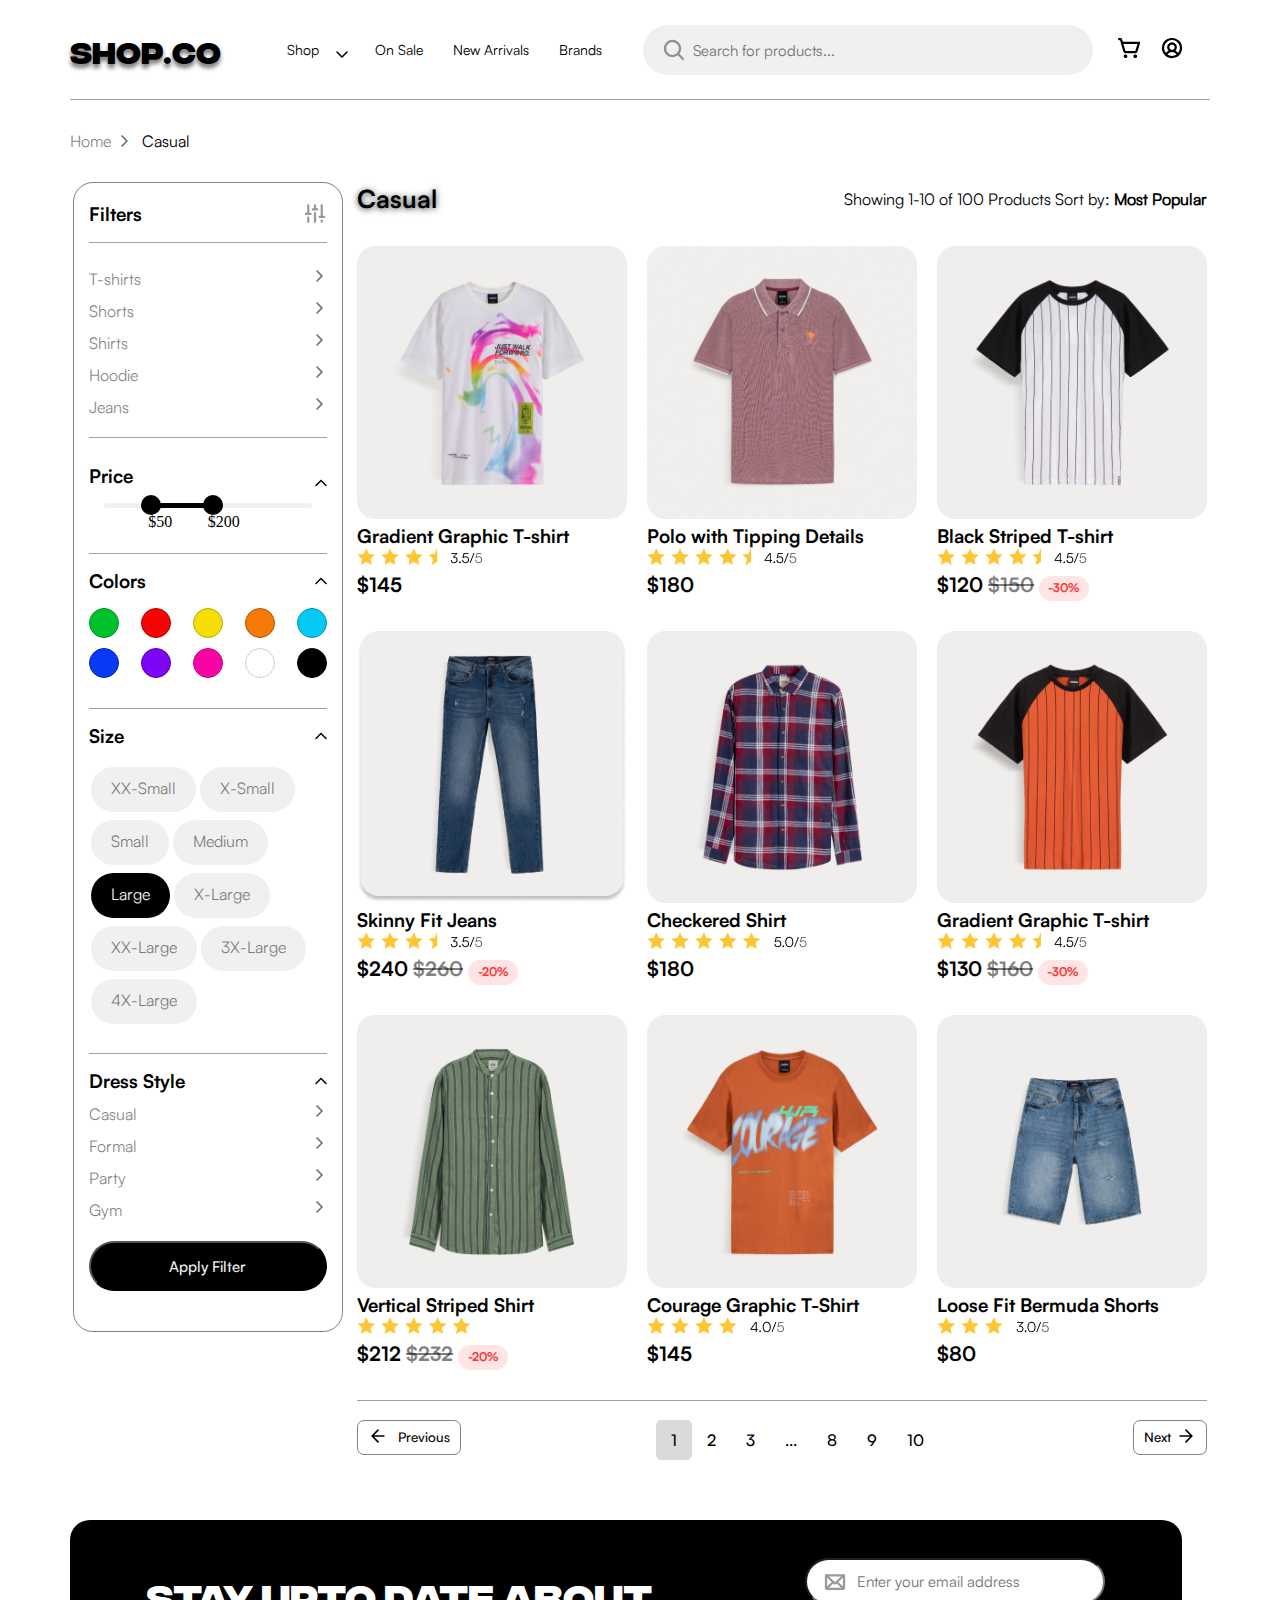
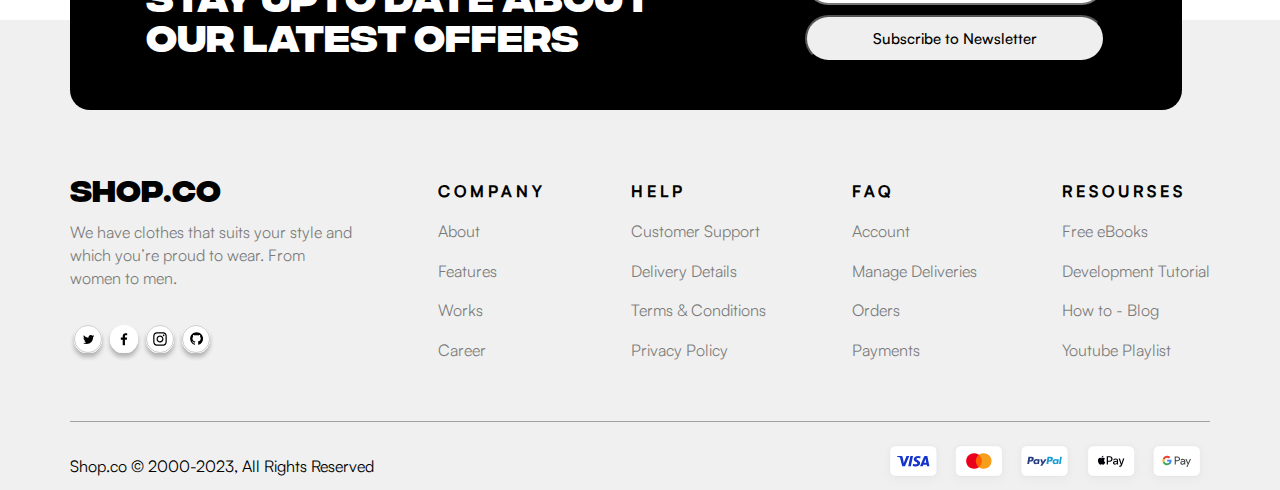
==== commit 65448de4: "the last features" ====
--- a/pages/category.html
+++ b/pages/category.html
@@ -1,158 +1,391 @@
 <!DOCTYPE html>
 <html lang="en">
-<head>
-    <meta charset="UTF-8">
-    <meta name="viewport" content="width=device-width, initial-scale=1.0">
-    <link rel="stylesheet" href="../styles/category.css">
-    <link rel="stylesheet" href="../styles/shared.css">
-    <link rel="stylesheet" href="../styles/all.css">
+  <head>
+    <meta charset="UTF-8" />
+    <meta name="viewport" content="width=device-width, initial-scale=1.0" />
+    <link rel="stylesheet" href="../styles/category.css" />
+    <link rel="stylesheet" href="../styles/shared.css" />
+    <link rel="stylesheet" href="../styles/all.css" />
     <title>Category</title>
-</head>
-<body>
- 
+  </head>
+
+  <body>
     <!-- =========================================start nav-bar======================================= -->
 
-<header>
-    <div class="container">
-     
+    <header>
+      <div class="container">
         <nav>
-            <div class="logo-layer">
-              
-                <a href="../index.html">
-                <h2 class="logo">SHOP.CO</h2>
-                </a>
-            </div><!--logo-layer  -->
-            <svg class="layers" width="24" height="24" viewBox="0 0 24 24" fill="none" xmlns="http://www.w3.org/2000/svg">
-                <path d="M21.375 12C21.375 12.2984 21.2565 12.5845 21.0455 12.7955C20.8345 13.0065 20.5484 13.125 20.25 13.125H3.75C3.45163 13.125 3.16548 13.0065 2.9545 12.7955C2.74353 12.5845 2.625 12.2984 2.625 12C2.625 11.7016 2.74353 11.4155 2.9545 11.2045C3.16548 10.9935 3.45163 10.875 3.75 10.875H20.25C20.5484 10.875 20.8345 10.9935 21.0455 11.2045C21.2565 11.4155 21.375 11.7016 21.375 12ZM3.75 7.125H20.25C20.5484 7.125 20.8345 7.00647 21.0455 6.7955C21.2565 6.58452 21.375 6.29837 21.375 6C21.375 5.70163 21.2565 5.41548 21.0455 5.2045C20.8345 4.99353 20.5484 4.875 20.25 4.875H3.75C3.45163 4.875 3.16548 4.99353 2.9545 5.2045C2.74353 5.41548 2.625 5.70163 2.625 6C2.625 6.29837 2.74353 6.58452 2.9545 6.7955C3.16548 7.00647 3.45163 7.125 3.75 7.125ZM20.25 16.875H3.75C3.45163 16.875 3.16548 16.9935 2.9545 17.2045C2.74353 17.4155 2.625 17.7016 2.625 18C2.625 18.2984 2.74353 18.5845 2.9545 18.7955C3.16548 19.0065 3.45163 19.125 3.75 19.125H20.25C20.5484 19.125 20.8345 19.0065 21.0455 18.7955C21.2565 18.5845 21.375 18.2984 21.375 18C21.375 17.7016 21.2565 17.4155 21.0455 17.2045C20.8345 16.9935 20.5484 16.875 20.25 16.875Z" fill="black"/>
-                </svg>
-                
-            <ul>
-                <li class="li1"><a href="#">Shop</a></li>
-                <svg class="arrow-bar" width="16" height="16" viewBox="0 0 16 16" fill="none" xmlns="http://www.w3.org/2000/svg">
-                    <path d="M13.5306 6.53063L8.5306 11.5306C8.46092 11.6005 8.37813 11.656 8.28696 11.6939C8.1958 11.7317 8.09806 11.7512 7.99935 11.7512C7.90064 11.7512 7.8029 11.7317 7.71173 11.6939C7.62057 11.656 7.53778 11.6005 7.4681 11.5306L2.4681 6.53063C2.3272 6.38973 2.24805 6.19864 2.24805 5.99938C2.24805 5.80012 2.3272 5.60902 2.4681 5.46813C2.60899 5.32723 2.80009 5.24808 2.99935 5.24808C3.19861 5.24808 3.3897 5.32723 3.5306 5.46813L7.99997 9.9375L12.4693 5.4675C12.6102 5.32661 12.8013 5.24745 13.0006 5.24745C13.1999 5.24745 13.391 5.32661 13.5318 5.4675C13.6727 5.6084 13.7519 5.7995 13.7519 5.99875C13.7519 6.19801 13.6727 6.38911 13.5318 6.53L13.5306 6.53063Z" fill="black"/>
-                    </svg>
-                <li><a href="#">On Sale</a></li>
-                <li><a href="#">New Arrivals</a></li>
-                <li><a href="#">Brands</a></li>
-            </ul>
-            <div class="search">
-                <svg class="search-icon" width="22" height="22" viewBox="0 0 22 22" fill="none" xmlns="http://www.w3.org/2000/svg">
-                    <path d="M20.7958 19.2041L16.3436 14.75C17.6785 13.0104 18.3018 10.8282 18.0869 8.64607C17.872 6.4639 16.8352 4.44516 15.1866 2.99937C13.538 1.55357 11.4013 0.788988 9.20972 0.860713C7.01817 0.932437 4.93595 1.8351 3.38546 3.38559C1.83497 4.93608 0.932307 7.0183 0.860583 9.20985C0.788858 11.4014 1.55344 13.5382 2.99924 15.1867C4.44503 16.8353 6.46377 17.8722 8.64594 18.087C10.8281 18.3019 13.0103 17.6787 14.7499 16.3438L19.2058 20.8006C19.3105 20.9053 19.4347 20.9883 19.5714 21.0449C19.7081 21.1016 19.8547 21.1307 20.0027 21.1307C20.1507 21.1307 20.2972 21.1016 20.434 21.0449C20.5707 20.9883 20.6949 20.9053 20.7996 20.8006C20.9042 20.696 20.9872 20.5717 21.0439 20.435C21.1005 20.2983 21.1296 20.1517 21.1296 20.0037C21.1296 19.8558 21.1005 19.7092 21.0439 19.5725C20.9872 19.4358 20.9042 19.3115 20.7996 19.2069L20.7958 19.2041ZM3.12487 9.5C3.12487 8.23915 3.49876 7.0066 4.19925 5.95824C4.89975 4.90988 5.89539 4.09278 7.06026 3.61027C8.22514 3.12776 9.50694 3.00151 10.7436 3.2475C11.9802 3.49348 13.1161 4.10064 14.0077 4.9922C14.8992 5.88376 15.5064 7.01967 15.7524 8.2563C15.9984 9.49293 15.8721 10.7747 15.3896 11.9396C14.9071 13.1045 14.09 14.1001 13.0416 14.8006C11.9933 15.5011 10.7607 15.875 9.49987 15.875C7.80965 15.8733 6.18915 15.2011 4.99398 14.0059C3.79882 12.8107 3.12661 11.1902 3.12487 9.5Z" fill="black" fill-opacity="0.4"/>
-                    </svg>
-                <input class="search-box" type="search" placeholder="Search for products...">
-            </div><!-- search -->
-            <div class="icons">
-                <svg class="search-icon-black" width="24" height="24" viewBox="0 0 24 24" fill="none" xmlns="http://www.w3.org/2000/svg">
-                    <path d="M21.7958 20.2041L17.3436 15.75C18.6785 14.0104 19.3018 11.8282 19.0869 9.64607C18.872 7.4639 17.8352 5.44516 16.1866 3.99937C14.538 2.55357 12.4013 1.78899 10.2097 1.86071C8.01817 1.93244 5.93595 2.8351 4.38546 4.38559C2.83497 5.93608 1.93231 8.0183 1.86058 10.2098C1.78886 12.4014 2.55344 14.5382 3.99924 16.1867C5.44503 17.8353 7.46377 18.8722 9.64594 19.087C11.8281 19.3019 14.0103 18.6787 15.7499 17.3438L20.2058 21.8006C20.3105 21.9053 20.4347 21.9883 20.5714 22.0449C20.7081 22.1016 20.8547 22.1307 21.0027 22.1307C21.1507 22.1307 21.2972 22.1016 21.434 22.0449C21.5707 21.9883 21.6949 21.9053 21.7996 21.8006C21.9042 21.696 21.9872 21.5717 22.0439 21.435C22.1005 21.2983 22.1296 21.1517 22.1296 21.0037C22.1296 20.8558 22.1005 20.7092 22.0439 20.5725C21.9872 20.4358 21.9042 20.3115 21.7996 20.2069L21.7958 20.2041ZM4.12487 10.5C4.12487 9.23915 4.49876 8.0066 5.19925 6.95824C5.89975 5.90988 6.89539 5.09278 8.06026 4.61027C9.22514 4.12776 10.5069 4.00151 11.7436 4.2475C12.9802 4.49348 14.1161 5.10064 15.0077 5.9922C15.8992 6.88376 16.5064 8.01967 16.7524 9.2563C16.9984 10.4929 16.8721 11.7747 16.3896 12.9396C15.9071 14.1045 15.09 15.1001 14.0416 15.8006C12.9933 16.5011 11.7607 16.875 10.4999 16.875C8.80965 16.8733 7.18915 16.2011 5.99398 15.0059C4.79882 13.8107 4.12661 12.1902 4.12487 10.5Z" fill="black"/>
-                    </svg>
-                <svg class="cart" width="24" height="24" viewBox="0 0 24 24" fill="none" xmlns="http://www.w3.org/2000/svg">
-                    <path d="M9.375 20.25C9.375 20.6208 9.26503 20.9834 9.059 21.2917C8.85298 21.6 8.56014 21.8404 8.21753 21.9823C7.87492 22.1242 7.49792 22.1613 7.1342 22.089C6.77049 22.0166 6.4364 21.838 6.17417 21.5758C5.91195 21.3136 5.73337 20.9795 5.66103 20.6158C5.58868 20.2521 5.62581 19.8751 5.76773 19.5325C5.90964 19.1899 6.14996 18.897 6.45831 18.691C6.76665 18.485 7.12916 18.375 7.5 18.375C7.99728 18.375 8.47419 18.5725 8.82582 18.9242C9.17745 19.2758 9.375 19.7527 9.375 20.25ZM17.25 18.375C16.8792 18.375 16.5166 18.485 16.2083 18.691C15.9 18.897 15.6596 19.1899 15.5177 19.5325C15.3758 19.8751 15.3387 20.2521 15.411 20.6158C15.4834 20.9795 15.662 21.3136 15.9242 21.5758C16.1864 21.838 16.5205 22.0166 16.8842 22.089C17.2479 22.1613 17.6249 22.1242 17.9675 21.9823C18.3101 21.8404 18.603 21.6 18.809 21.2917C19.015 20.9834 19.125 20.6208 19.125 20.25C19.125 19.7527 18.9275 19.2758 18.5758 18.9242C18.2242 18.5725 17.7473 18.375 17.25 18.375ZM22.0753 7.08094L19.5169 15.3966C19.3535 15.9343 19.0211 16.4051 18.569 16.739C18.1169 17.0729 17.5692 17.2521 17.0072 17.25H7.77469C7.2046 17.2482 6.65046 17.0616 6.1953 16.7183C5.74015 16.3751 5.40848 15.8936 5.25 15.3459L2.04469 4.125H1.125C0.826631 4.125 0.540483 4.00647 0.329505 3.7955C0.118526 3.58452 0 3.29837 0 3C0 2.70163 0.118526 2.41548 0.329505 2.2045C0.540483 1.99353 0.826631 1.875 1.125 1.875H2.32687C2.73407 1.87626 3.12988 2.00951 3.45493 2.25478C3.77998 2.50004 4.01674 2.84409 4.12969 3.23531L4.81312 5.625H21C21.1761 5.62499 21.3497 5.6663 21.5069 5.74561C21.664 5.82492 21.8004 5.94001 21.905 6.08164C22.0096 6.22326 22.0795 6.38746 22.1091 6.56102C22.1387 6.73458 22.1271 6.91266 22.0753 7.08094ZM19.4766 7.875H5.45531L7.41375 14.7281C7.43617 14.8065 7.48354 14.8755 7.54867 14.9245C7.6138 14.9736 7.69315 15.0001 7.77469 15H17.0072C17.0875 15.0002 17.1656 14.9746 17.2303 14.927C17.2949 14.8794 17.3426 14.8123 17.3662 14.7356L19.4766 7.875Z" fill="black"/>
-                    </svg>
-
-                <svg class="person" width="24" height="24" viewBox="0 0 24 24" fill="none" xmlns="http://www.w3.org/2000/svg">
-                        <path d="M12 1.875C9.99747 1.875 8.0399 2.46882 6.37486 3.58137C4.70981 4.69392 3.41206 6.27523 2.64572 8.12533C1.87939 9.97543 1.67888 12.0112 2.06955 13.9753C2.46023 15.9393 3.42454 17.7435 4.84055 19.1595C6.25656 20.5755 8.06066 21.5398 10.0247 21.9305C11.9888 22.3211 14.0246 22.1206 15.8747 21.3543C17.7248 20.5879 19.3061 19.2902 20.4186 17.6251C21.5312 15.9601 22.125 14.0025 22.125 12C22.122 9.3156 21.0543 6.74199 19.1562 4.84383C17.258 2.94567 14.6844 1.87798 12 1.875ZM7.45969 18.4284C7.98195 17.7143 8.66528 17.1335 9.45418 16.7331C10.2431 16.3327 11.1153 16.124 12 16.124C12.8847 16.124 13.7569 16.3327 14.5458 16.7331C15.3347 17.1335 16.0181 17.7143 16.5403 18.4284C15.2134 19.3695 13.6268 19.875 12 19.875C10.3732 19.875 8.78665 19.3695 7.45969 18.4284ZM9.375 11.25C9.375 10.7308 9.52896 10.2233 9.8174 9.79163C10.1058 9.35995 10.5158 9.0235 10.9955 8.82482C11.4751 8.62614 12.0029 8.57415 12.5121 8.67544C13.0213 8.77672 13.489 9.02673 13.8562 9.39384C14.2233 9.76096 14.4733 10.2287 14.5746 10.7379C14.6759 11.2471 14.6239 11.7749 14.4252 12.2545C14.2265 12.7342 13.8901 13.1442 13.4584 13.4326C13.0267 13.721 12.5192 13.875 12 13.875C11.3038 13.875 10.6361 13.5984 10.1438 13.1062C9.65157 12.6139 9.375 11.9462 9.375 11.25ZM18.1875 16.8694C17.4583 15.9419 16.5289 15.1914 15.4688 14.6737C16.1444 13.9896 16.6026 13.1208 16.7858 12.1769C16.9689 11.2329 16.8688 10.2558 16.498 9.36861C16.1273 8.4814 15.5024 7.72364 14.702 7.19068C13.9017 6.65771 12.9616 6.37334 12 6.37334C11.0384 6.37334 10.0983 6.65771 9.29797 7.19068C8.49762 7.72364 7.87275 8.4814 7.50198 9.36861C7.13121 10.2558 7.0311 11.2329 7.21424 12.1769C7.39739 13.1208 7.85561 13.9896 8.53125 14.6737C7.4711 15.1914 6.54168 15.9419 5.8125 16.8694C4.89661 15.7083 4.32614 14.3129 4.1664 12.8427C4.00665 11.3725 4.2641 9.88711 4.90925 8.55644C5.55441 7.22578 6.5612 6.10366 7.81439 5.31855C9.06757 4.53343 10.5165 4.11703 11.9953 4.11703C13.4741 4.11703 14.9231 4.53343 16.1762 5.31855C17.4294 6.10366 18.4362 7.22578 19.0814 8.55644C19.7265 9.88711 19.984 11.3725 19.8242 12.8427C19.6645 14.3129 19.094 15.7083 18.1781 16.8694H18.1875Z" fill="black"/>
-                        </svg>
-            </div><!-- icons -->
-            
-            <form>
-                <!-- <input type="search"> -->
-            </form>
-        </nav>  
-    </div><!-- container -->
-</header>   
+          <div class="logo-layer">
+            <a href="../index.html">
+              <h2 class="logo">SHOP.CO</h2>
+            </a>
+          </div>
+          <!--logo-layer  -->
+          <label for="menu-id">
+            <svg
+              class="layers"
+              width="24"
+              height="24"
+              viewBox="0 0 24 24"
+              fill="none"
+              xmlns="http://www.w3.org/2000/svg"
+            >
+              <path
+                d="M21.375 12C21.375 12.2984 21.2565 12.5845 21.0455 12.7955C20.8345 13.0065 20.5484 13.125 20.25 13.125H3.75C3.45163 13.125 3.16548 13.0065 2.9545 12.7955C2.74353 12.5845 2.625 12.2984 2.625 12C2.625 11.7016 2.74353 11.4155 2.9545 11.2045C3.16548 10.9935 3.45163 10.875 3.75 10.875H20.25C20.5484 10.875 20.8345 10.9935 21.0455 11.2045C21.2565 11.4155 21.375 11.7016 21.375 12ZM3.75 7.125H20.25C20.5484 7.125 20.8345 7.00647 21.0455 6.7955C21.2565 6.58452 21.375 6.29837 21.375 6C21.375 5.70163 21.2565 5.41548 21.0455 5.2045C20.8345 4.99353 20.5484 4.875 20.25 4.875H3.75C3.45163 4.875 3.16548 4.99353 2.9545 5.2045C2.74353 5.41548 2.625 5.70163 2.625 6C2.625 6.29837 2.74353 6.58452 2.9545 6.7955C3.16548 7.00647 3.45163 7.125 3.75 7.125ZM20.25 16.875H3.75C3.45163 16.875 3.16548 16.9935 2.9545 17.2045C2.74353 17.4155 2.625 17.7016 2.625 18C2.625 18.2984 2.74353 18.5845 2.9545 18.7955C3.16548 19.0065 3.45163 19.125 3.75 19.125H20.25C20.5484 19.125 20.8345 19.0065 21.0455 18.7955C21.2565 18.5845 21.375 18.2984 21.375 18C21.375 17.7016 21.2565 17.4155 21.0455 17.2045C20.8345 16.9935 20.5484 16.875 20.25 16.875Z"
+                fill="black"
+              />
+            </svg>
+          </label>
+          <input type="checkbox" id="menu-id" />
+
+          <ul>
+            <li class="li1">
+              <a href="../pages/product-details.html">Shop</a>
+            </li>
+            <svg
+              class="arrow-bar"
+              width="16"
+              height="16"
+              viewBox="0 0 16 16"
+              fill="none"
+              xmlns="http://www.w3.org/2000/svg"
+            >
+              <path
+                d="M13.5306 6.53063L8.5306 11.5306C8.46092 11.6005 8.37813 11.656 8.28696 11.6939C8.1958 11.7317 8.09806 11.7512 7.99935 11.7512C7.90064 11.7512 7.8029 11.7317 7.71173 11.6939C7.62057 11.656 7.53778 11.6005 7.4681 11.5306L2.4681 6.53063C2.3272 6.38973 2.24805 6.19864 2.24805 5.99938C2.24805 5.80012 2.3272 5.60902 2.4681 5.46813C2.60899 5.32723 2.80009 5.24808 2.99935 5.24808C3.19861 5.24808 3.3897 5.32723 3.5306 5.46813L7.99997 9.9375L12.4693 5.4675C12.6102 5.32661 12.8013 5.24745 13.0006 5.24745C13.1999 5.24745 13.391 5.32661 13.5318 5.4675C13.6727 5.6084 13.7519 5.7995 13.7519 5.99875C13.7519 6.19801 13.6727 6.38911 13.5318 6.53L13.5306 6.53063Z"
+                fill="black"
+              />
+            </svg>
+            <li><a href="../index.html">On Sale</a></li>
+            <li><a href="../index.html">New Arrivals</a></li>
+            <li><a href="../index.html">Brands</a></li>
+          </ul>
+          <div class="search">
+            <svg
+              class="search-icon"
+              width="22"
+              height="22"
+              viewBox="0 0 22 22"
+              fill="none"
+              xmlns="http://www.w3.org/2000/svg"
+            >
+              <path
+                d="M20.7958 19.2041L16.3436 14.75C17.6785 13.0104 18.3018 10.8282 18.0869 8.64607C17.872 6.4639 16.8352 4.44516 15.1866 2.99937C13.538 1.55357 11.4013 0.788988 9.20972 0.860713C7.01817 0.932437 4.93595 1.8351 3.38546 3.38559C1.83497 4.93608 0.932307 7.0183 0.860583 9.20985C0.788858 11.4014 1.55344 13.5382 2.99924 15.1867C4.44503 16.8353 6.46377 17.8722 8.64594 18.087C10.8281 18.3019 13.0103 17.6787 14.7499 16.3438L19.2058 20.8006C19.3105 20.9053 19.4347 20.9883 19.5714 21.0449C19.7081 21.1016 19.8547 21.1307 20.0027 21.1307C20.1507 21.1307 20.2972 21.1016 20.434 21.0449C20.5707 20.9883 20.6949 20.9053 20.7996 20.8006C20.9042 20.696 20.9872 20.5717 21.0439 20.435C21.1005 20.2983 21.1296 20.1517 21.1296 20.0037C21.1296 19.8558 21.1005 19.7092 21.0439 19.5725C20.9872 19.4358 20.9042 19.3115 20.7996 19.2069L20.7958 19.2041ZM3.12487 9.5C3.12487 8.23915 3.49876 7.0066 4.19925 5.95824C4.89975 4.90988 5.89539 4.09278 7.06026 3.61027C8.22514 3.12776 9.50694 3.00151 10.7436 3.2475C11.9802 3.49348 13.1161 4.10064 14.0077 4.9922C14.8992 5.88376 15.5064 7.01967 15.7524 8.2563C15.9984 9.49293 15.8721 10.7747 15.3896 11.9396C14.9071 13.1045 14.09 14.1001 13.0416 14.8006C11.9933 15.5011 10.7607 15.875 9.49987 15.875C7.80965 15.8733 6.18915 15.2011 4.99398 14.0059C3.79882 12.8107 3.12661 11.1902 3.12487 9.5Z"
+                fill="black"
+                fill-opacity="0.4"
+              />
+            </svg>
+            <input
+              class="search-box"
+              type="search"
+              placeholder="Search for products..."
+            />
+          </div>
+          <!-- search -->
+          <div class="icons">
+            <svg
+              class="search-icon-black"
+              width="24"
+              height="24"
+              viewBox="0 0 24 24"
+              fill="none"
+              xmlns="http://www.w3.org/2000/svg"
+            >
+              <path
+                d="M21.7958 20.2041L17.3436 15.75C18.6785 14.0104 19.3018 11.8282 19.0869 9.64607C18.872 7.4639 17.8352 5.44516 16.1866 3.99937C14.538 2.55357 12.4013 1.78899 10.2097 1.86071C8.01817 1.93244 5.93595 2.8351 4.38546 4.38559C2.83497 5.93608 1.93231 8.0183 1.86058 10.2098C1.78886 12.4014 2.55344 14.5382 3.99924 16.1867C5.44503 17.8353 7.46377 18.8722 9.64594 19.087C11.8281 19.3019 14.0103 18.6787 15.7499 17.3438L20.2058 21.8006C20.3105 21.9053 20.4347 21.9883 20.5714 22.0449C20.7081 22.1016 20.8547 22.1307 21.0027 22.1307C21.1507 22.1307 21.2972 22.1016 21.434 22.0449C21.5707 21.9883 21.6949 21.9053 21.7996 21.8006C21.9042 21.696 21.9872 21.5717 22.0439 21.435C22.1005 21.2983 22.1296 21.1517 22.1296 21.0037C22.1296 20.8558 22.1005 20.7092 22.0439 20.5725C21.9872 20.4358 21.9042 20.3115 21.7996 20.2069L21.7958 20.2041ZM4.12487 10.5C4.12487 9.23915 4.49876 8.0066 5.19925 6.95824C5.89975 5.90988 6.89539 5.09278 8.06026 4.61027C9.22514 4.12776 10.5069 4.00151 11.7436 4.2475C12.9802 4.49348 14.1161 5.10064 15.0077 5.9922C15.8992 6.88376 16.5064 8.01967 16.7524 9.2563C16.9984 10.4929 16.8721 11.7747 16.3896 12.9396C15.9071 14.1045 15.09 15.1001 14.0416 15.8006C12.9933 16.5011 11.7607 16.875 10.4999 16.875C8.80965 16.8733 7.18915 16.2011 5.99398 15.0059C4.79882 13.8107 4.12661 12.1902 4.12487 10.5Z"
+                fill="black"
+              />
+            </svg>
+            <svg
+              class="cart"
+              width="24"
+              height="24"
+              viewBox="0 0 24 24"
+              fill="none"
+              xmlns="http://www.w3.org/2000/svg"
+            >
+              <path
+                d="M9.375 20.25C9.375 20.6208 9.26503 20.9834 9.059 21.2917C8.85298 21.6 8.56014 21.8404 8.21753 21.9823C7.87492 22.1242 7.49792 22.1613 7.1342 22.089C6.77049 22.0166 6.4364 21.838 6.17417 21.5758C5.91195 21.3136 5.73337 20.9795 5.66103 20.6158C5.58868 20.2521 5.62581 19.8751 5.76773 19.5325C5.90964 19.1899 6.14996 18.897 6.45831 18.691C6.76665 18.485 7.12916 18.375 7.5 18.375C7.99728 18.375 8.47419 18.5725 8.82582 18.9242C9.17745 19.2758 9.375 19.7527 9.375 20.25ZM17.25 18.375C16.8792 18.375 16.5166 18.485 16.2083 18.691C15.9 18.897 15.6596 19.1899 15.5177 19.5325C15.3758 19.8751 15.3387 20.2521 15.411 20.6158C15.4834 20.9795 15.662 21.3136 15.9242 21.5758C16.1864 21.838 16.5205 22.0166 16.8842 22.089C17.2479 22.1613 17.6249 22.1242 17.9675 21.9823C18.3101 21.8404 18.603 21.6 18.809 21.2917C19.015 20.9834 19.125 20.6208 19.125 20.25C19.125 19.7527 18.9275 19.2758 18.5758 18.9242C18.2242 18.5725 17.7473 18.375 17.25 18.375ZM22.0753 7.08094L19.5169 15.3966C19.3535 15.9343 19.0211 16.4051 18.569 16.739C18.1169 17.0729 17.5692 17.2521 17.0072 17.25H7.77469C7.2046 17.2482 6.65046 17.0616 6.1953 16.7183C5.74015 16.3751 5.40848 15.8936 5.25 15.3459L2.04469 4.125H1.125C0.826631 4.125 0.540483 4.00647 0.329505 3.7955C0.118526 3.58452 0 3.29837 0 3C0 2.70163 0.118526 2.41548 0.329505 2.2045C0.540483 1.99353 0.826631 1.875 1.125 1.875H2.32687C2.73407 1.87626 3.12988 2.00951 3.45493 2.25478C3.77998 2.50004 4.01674 2.84409 4.12969 3.23531L4.81312 5.625H21C21.1761 5.62499 21.3497 5.6663 21.5069 5.74561C21.664 5.82492 21.8004 5.94001 21.905 6.08164C22.0096 6.22326 22.0795 6.38746 22.1091 6.56102C22.1387 6.73458 22.1271 6.91266 22.0753 7.08094ZM19.4766 7.875H5.45531L7.41375 14.7281C7.43617 14.8065 7.48354 14.8755 7.54867 14.9245C7.6138 14.9736 7.69315 15.0001 7.77469 15H17.0072C17.0875 15.0002 17.1656 14.9746 17.2303 14.927C17.2949 14.8794 17.3426 14.8123 17.3662 14.7356L19.4766 7.875Z"
+                fill="black"
+              />
+            </svg>
+
+            <svg
+              class="person"
+              width="24"
+              height="24"
+              viewBox="0 0 24 24"
+              fill="none"
+              xmlns="http://www.w3.org/2000/svg"
+            >
+              <path
+                d="M12 1.875C9.99747 1.875 8.0399 2.46882 6.37486 3.58137C4.70981 4.69392 3.41206 6.27523 2.64572 8.12533C1.87939 9.97543 1.67888 12.0112 2.06955 13.9753C2.46023 15.9393 3.42454 17.7435 4.84055 19.1595C6.25656 20.5755 8.06066 21.5398 10.0247 21.9305C11.9888 22.3211 14.0246 22.1206 15.8747 21.3543C17.7248 20.5879 19.3061 19.2902 20.4186 17.6251C21.5312 15.9601 22.125 14.0025 22.125 12C22.122 9.3156 21.0543 6.74199 19.1562 4.84383C17.258 2.94567 14.6844 1.87798 12 1.875ZM7.45969 18.4284C7.98195 17.7143 8.66528 17.1335 9.45418 16.7331C10.2431 16.3327 11.1153 16.124 12 16.124C12.8847 16.124 13.7569 16.3327 14.5458 16.7331C15.3347 17.1335 16.0181 17.7143 16.5403 18.4284C15.2134 19.3695 13.6268 19.875 12 19.875C10.3732 19.875 8.78665 19.3695 7.45969 18.4284ZM9.375 11.25C9.375 10.7308 9.52896 10.2233 9.8174 9.79163C10.1058 9.35995 10.5158 9.0235 10.9955 8.82482C11.4751 8.62614 12.0029 8.57415 12.5121 8.67544C13.0213 8.77672 13.489 9.02673 13.8562 9.39384C14.2233 9.76096 14.4733 10.2287 14.5746 10.7379C14.6759 11.2471 14.6239 11.7749 14.4252 12.2545C14.2265 12.7342 13.8901 13.1442 13.4584 13.4326C13.0267 13.721 12.5192 13.875 12 13.875C11.3038 13.875 10.6361 13.5984 10.1438 13.1062C9.65157 12.6139 9.375 11.9462 9.375 11.25ZM18.1875 16.8694C17.4583 15.9419 16.5289 15.1914 15.4688 14.6737C16.1444 13.9896 16.6026 13.1208 16.7858 12.1769C16.9689 11.2329 16.8688 10.2558 16.498 9.36861C16.1273 8.4814 15.5024 7.72364 14.702 7.19068C13.9017 6.65771 12.9616 6.37334 12 6.37334C11.0384 6.37334 10.0983 6.65771 9.29797 7.19068C8.49762 7.72364 7.87275 8.4814 7.50198 9.36861C7.13121 10.2558 7.0311 11.2329 7.21424 12.1769C7.39739 13.1208 7.85561 13.9896 8.53125 14.6737C7.4711 15.1914 6.54168 15.9419 5.8125 16.8694C4.89661 15.7083 4.32614 14.3129 4.1664 12.8427C4.00665 11.3725 4.2641 9.88711 4.90925 8.55644C5.55441 7.22578 6.5612 6.10366 7.81439 5.31855C9.06757 4.53343 10.5165 4.11703 11.9953 4.11703C13.4741 4.11703 14.9231 4.53343 16.1762 5.31855C17.4294 6.10366 18.4362 7.22578 19.0814 8.55644C19.7265 9.88711 19.984 11.3725 19.8242 12.8427C19.6645 14.3129 19.094 15.7083 18.1781 16.8694H18.1875Z"
+                fill="black"
+              />
+            </svg>
+          </div>
+          <!-- icons -->
+
+          <form>
+            <!-- <input type="search"> -->
+          </form>
+        </nav>
+      </div>
+      <!-- container -->
+    </header>
     <!-- =========================================End nav-bar======================================= -->
-     <!-- =====================================================start casual-nav-section======================================-->
+    <!-- =====================================================start casual-nav-section======================================-->
     <div class="casual-nav-section">
-        <div class="container">
-            <div class="casual-nav">
-                <ul>
-                    <li class="li1">Home</li>
-                    <svg class="casual-svg" width="16" height="16" viewBox="0 0 16 16" fill="none" xmlns="http://www.w3.org/2000/svg">
-                        <path d="M6.53073 2.46937L11.5307 7.46937C11.6007 7.53905 11.6561 7.62184 11.694 7.71301C11.7318 7.80417 11.7513 7.90191 11.7513 8.00062C11.7513 8.09933 11.7318 8.19707 11.694 8.28824C11.6561 8.3794 11.6007 8.46219 11.5307 8.53187L6.53073 13.5319C6.38984 13.6728 6.19874 13.7519 5.99948 13.7519C5.80023 13.7519 5.60913 13.6728 5.46823 13.5319C5.32734 13.391 5.24818 13.1999 5.24818 13.0006C5.24818 12.8014 5.32734 12.6103 5.46823 12.4694L9.93761 8L5.46761 3.53062C5.32671 3.38973 5.24756 3.19863 5.24756 2.99937C5.24756 2.80011 5.32671 2.60902 5.46761 2.46812C5.60851 2.32723 5.7996 2.24807 5.99886 2.24807C6.19812 2.24807 6.38921 2.32723 6.53011 2.46812L6.53073 2.46937Z" fill="black" fill-opacity="0.6"/>
-                        </svg>
-                    <li>Casual</li>
-                </ul>
-            </div><!-- container -->
-        </div><!-- casual-nav -->
-    </div><!-- casual-nav-section -->
+      <div class="container">
+        <div class="casual-nav">
+          <ul>
+            <li class="li1">Home</li>
+            <svg
+              class="casual-svg"
+              width="16"
+              height="16"
+              viewBox="0 0 16 16"
+              fill="none"
+              xmlns="http://www.w3.org/2000/svg"
+            >
+              <path
+                d="M6.53073 2.46937L11.5307 7.46937C11.6007 7.53905 11.6561 7.62184 11.694 7.71301C11.7318 7.80417 11.7513 7.90191 11.7513 8.00062C11.7513 8.09933 11.7318 8.19707 11.694 8.28824C11.6561 8.3794 11.6007 8.46219 11.5307 8.53187L6.53073 13.5319C6.38984 13.6728 6.19874 13.7519 5.99948 13.7519C5.80023 13.7519 5.60913 13.6728 5.46823 13.5319C5.32734 13.391 5.24818 13.1999 5.24818 13.0006C5.24818 12.8014 5.32734 12.6103 5.46823 12.4694L9.93761 8L5.46761 3.53062C5.32671 3.38973 5.24756 3.19863 5.24756 2.99937C5.24756 2.80011 5.32671 2.60902 5.46761 2.46812C5.60851 2.32723 5.7996 2.24807 5.99886 2.24807C6.19812 2.24807 6.38921 2.32723 6.53011 2.46812L6.53073 2.46937Z"
+                fill="black"
+                fill-opacity="0.6"
+              />
+            </svg>
+            <li>Casual</li>
+          </ul>
+        </div>
+        <!-- container -->
+      </div>
+      <!-- casual-nav -->
+    </div>
+    <!-- casual-nav-section -->
     <!-- =======================================================end casual-nav-section==================== -->
     <!-- =======================================================start main section==================== -->
-        <div class="main">
-            <div class="container">
-
-                <div class="filters-icon-hover">
-                        
-                </div>
-
-                <div class="filters">
-                    <div class="filter-section f-s1">
-                            <h3>Filters</h3>
-                            <svg class="icon" width="24" height="25" viewBox="0 0 24 25" fill="none" xmlns="http://www.w3.org/2000/svg">
-                                <path d="M13.125 12.125V20.75C13.125 21.0484 13.0065 21.3345 12.7955 21.5455C12.5845 21.7565 12.2984 21.875 12 21.875C11.7016 21.875 11.4155 21.7565 11.2045 21.5455C10.9935 21.3345 10.875 21.0484 10.875 20.75V12.125C10.875 11.8266 10.9935 11.5405 11.2045 11.3295C11.4155 11.1185 11.7016 11 12 11C12.2984 11 12.5845 11.1185 12.7955 11.3295C13.0065 11.5405 13.125 11.8266 13.125 12.125ZM18.75 18.5C18.4516 18.5 18.1655 18.6185 17.9545 18.8295C17.7435 19.0405 17.625 19.3266 17.625 19.625V20.75C17.625 21.0484 17.7435 21.3345 17.9545 21.5455C18.1655 21.7565 18.4516 21.875 18.75 21.875C19.0484 21.875 19.3345 21.7565 19.5455 21.5455C19.7565 21.3345 19.875 21.0484 19.875 20.75V19.625C19.875 19.3266 19.7565 19.0405 19.5455 18.8295C19.3345 18.6185 19.0484 18.5 18.75 18.5ZM21 14.75H19.875V4.25C19.875 3.95163 19.7565 3.66548 19.5455 3.4545C19.3345 3.24353 19.0484 3.125 18.75 3.125C18.4516 3.125 18.1655 3.24353 17.9545 3.4545C17.7435 3.66548 17.625 3.95163 17.625 4.25V14.75H16.5C16.2016 14.75 15.9155 14.8685 15.7045 15.0795C15.4935 15.2905 15.375 15.5766 15.375 15.875C15.375 16.1734 15.4935 16.4595 15.7045 16.6705C15.9155 16.8815 16.2016 17 16.5 17H21C21.2984 17 21.5845 16.8815 21.7955 16.6705C22.0065 16.4595 22.125 16.1734 22.125 15.875C22.125 15.5766 22.0065 15.2905 21.7955 15.0795C21.5845 14.8685 21.2984 14.75 21 14.75ZM5.25 15.5C4.95163 15.5 4.66548 15.6185 4.4545 15.8295C4.24353 16.0405 4.125 16.3266 4.125 16.625V20.75C4.125 21.0484 4.24353 21.3345 4.4545 21.5455C4.66548 21.7565 4.95163 21.875 5.25 21.875C5.54837 21.875 5.83452 21.7565 6.0455 21.5455C6.25647 21.3345 6.375 21.0484 6.375 20.75V16.625C6.375 16.3266 6.25647 16.0405 6.0455 15.8295C5.83452 15.6185 5.54837 15.5 5.25 15.5ZM7.5 11.75H6.375V4.25C6.375 3.95163 6.25647 3.66548 6.0455 3.4545C5.83452 3.24353 5.54837 3.125 5.25 3.125C4.95163 3.125 4.66548 3.24353 4.4545 3.4545C4.24353 3.66548 4.125 3.95163 4.125 4.25V11.75H3C2.70163 11.75 2.41548 11.8685 2.2045 12.0795C1.99353 12.2905 1.875 12.5766 1.875 12.875C1.875 13.1734 1.99353 13.4595 2.2045 13.6705C2.41548 13.8815 2.70163 14 3 14H7.5C7.79837 14 8.08452 13.8815 8.2955 13.6705C8.50647 13.4595 8.625 13.1734 8.625 12.875C8.625 12.5766 8.50647 12.2905 8.2955 12.0795C8.08452 11.8685 7.79837 11.75 7.5 11.75ZM14.25 7.25H13.125V4.25C13.125 3.95163 13.0065 3.66548 12.7955 3.4545C12.5845 3.24353 12.2984 3.125 12 3.125C11.7016 3.125 11.4155 3.24353 11.2045 3.4545C10.9935 3.66548 10.875 3.95163 10.875 4.25V7.25H9.75C9.45163 7.25 9.16548 7.36853 8.9545 7.5795C8.74353 7.79048 8.625 8.07663 8.625 8.375C8.625 8.67337 8.74353 8.95952 8.9545 9.1705C9.16548 9.38147 9.45163 9.5 9.75 9.5H14.25C14.5484 9.5 14.8345 9.38147 15.0455 9.1705C15.2565 8.95952 15.375 8.67337 15.375 8.375C15.375 8.07663 15.2565 7.79048 15.0455 7.5795C14.8345 7.36853 14.5484 7.25 14.25 7.25Z" fill="black" fill-opacity="0.4"/>
-                                </svg>
-                    </div><!-- filter-section  f-s1-->
-                            
-                    <div class="filter-section f-s2">
-                        <div class="subtitle">
-                            <p>T-shirts</p>
-                            <svg class="filter-svg" width="16" height="16" viewBox="0 0 16 16" fill="none" xmlns="http://www.w3.org/2000/svg">
-                                <path d="M6.53073 2.46937L11.5307 7.46937C11.6007 7.53905 11.6561 7.62184 11.694 7.71301C11.7318 7.80417 11.7513 7.90191 11.7513 8.00062C11.7513 8.09933 11.7318 8.19707 11.694 8.28824C11.6561 8.3794 11.6007 8.46219 11.5307 8.53187L6.53073 13.5319C6.38984 13.6728 6.19874 13.7519 5.99948 13.7519C5.80023 13.7519 5.60913 13.6728 5.46823 13.5319C5.32734 13.391 5.24818 13.1999 5.24818 13.0006C5.24818 12.8014 5.32734 12.6103 5.46823 12.4694L9.93761 8L5.46761 3.53062C5.32671 3.38973 5.24756 3.19863 5.24756 2.99937C5.24756 2.80011 5.32671 2.60902 5.46761 2.46812C5.60851 2.32723 5.7996 2.24807 5.99886 2.24807C6.19812 2.24807 6.38921 2.32723 6.53011 2.46812L6.53073 2.46937Z" fill="black" fill-opacity="0.6"/>
-                                </svg>
-                        </div><!--subtitle-->
-                        
-                        <div class="subtitle">
-                            <p>Shorts</p>
-                            <svg class="filter-svg" width="16" height="16" viewBox="0 0 16 16" fill="none" xmlns="http://www.w3.org/2000/svg">
-                                    <path d="M6.53073 2.46937L11.5307 7.46937C11.6007 7.53905 11.6561 7.62184 11.694 7.71301C11.7318 7.80417 11.7513 7.90191 11.7513 8.00062C11.7513 8.09933 11.7318 8.19707 11.694 8.28824C11.6561 8.3794 11.6007 8.46219 11.5307 8.53187L6.53073 13.5319C6.38984 13.6728 6.19874 13.7519 5.99948 13.7519C5.80023 13.7519 5.60913 13.6728 5.46823 13.5319C5.32734 13.391 5.24818 13.1999 5.24818 13.0006C5.24818 12.8014 5.32734 12.6103 5.46823 12.4694L9.93761 8L5.46761 3.53062C5.32671 3.38973 5.24756 3.19863 5.24756 2.99937C5.24756 2.80011 5.32671 2.60902 5.46761 2.46812C5.60851 2.32723 5.7996 2.24807 5.99886 2.24807C6.19812 2.24807 6.38921 2.32723 6.53011 2.46812L6.53073 2.46937Z" fill="black" fill-opacity="0.6"/>
-                                </svg>
-                        </div><!--subtitle-->
-                        
-                        <div class="subtitle">
-                            <p>Shirts</p>
-                            <svg class="filter-svg" width="16" height="16" viewBox="0 0 16 16" fill="none" xmlns="http://www.w3.org/2000/svg">
-                                    <path d="M6.53073 2.46937L11.5307 7.46937C11.6007 7.53905 11.6561 7.62184 11.694 7.71301C11.7318 7.80417 11.7513 7.90191 11.7513 8.00062C11.7513 8.09933 11.7318 8.19707 11.694 8.28824C11.6561 8.3794 11.6007 8.46219 11.5307 8.53187L6.53073 13.5319C6.38984 13.6728 6.19874 13.7519 5.99948 13.7519C5.80023 13.7519 5.60913 13.6728 5.46823 13.5319C5.32734 13.391 5.24818 13.1999 5.24818 13.0006C5.24818 12.8014 5.32734 12.6103 5.46823 12.4694L9.93761 8L5.46761 3.53062C5.32671 3.38973 5.24756 3.19863 5.24756 2.99937C5.24756 2.80011 5.32671 2.60902 5.46761 2.46812C5.60851 2.32723 5.7996 2.24807 5.99886 2.24807C6.19812 2.24807 6.38921 2.32723 6.53011 2.46812L6.53073 2.46937Z" fill="black" fill-opacity="0.6"/>
-                                </svg> 
-                        </div><!--subtitle-->
-                        
-                        <div class="subtitle">
-                            <p>Hoodie</p>
-                            <svg class="filter-svg" width="16" height="16" viewBox="0 0 16 16" fill="none" xmlns="http://www.w3.org/2000/svg">
-                                    <path d="M6.53073 2.46937L11.5307 7.46937C11.6007 7.53905 11.6561 7.62184 11.694 7.71301C11.7318 7.80417 11.7513 7.90191 11.7513 8.00062C11.7513 8.09933 11.7318 8.19707 11.694 8.28824C11.6561 8.3794 11.6007 8.46219 11.5307 8.53187L6.53073 13.5319C6.38984 13.6728 6.19874 13.7519 5.99948 13.7519C5.80023 13.7519 5.60913 13.6728 5.46823 13.5319C5.32734 13.391 5.24818 13.1999 5.24818 13.0006C5.24818 12.8014 5.32734 12.6103 5.46823 12.4694L9.93761 8L5.46761 3.53062C5.32671 3.38973 5.24756 3.19863 5.24756 2.99937C5.24756 2.80011 5.32671 2.60902 5.46761 2.46812C5.60851 2.32723 5.7996 2.24807 5.99886 2.24807C6.19812 2.24807 6.38921 2.32723 6.53011 2.46812L6.53073 2.46937Z" fill="black" fill-opacity="0.6"/>
-                                </svg> 
-                        </div><!--subtitle-->
-                        
-                        <div class="subtitle  subtitle5">
-                            <p>Jeans</p>
-                            <svg class="filter-svg" width="16" height="16" viewBox="0 0 16 16" fill="none" xmlns="http://www.w3.org/2000/svg">
-                                    <path d="M6.53073 2.46937L11.5307 7.46937C11.6007 7.53905 11.6561 7.62184 11.694 7.71301C11.7318 7.80417 11.7513 7.90191 11.7513 8.00062C11.7513 8.09933 11.7318 8.19707 11.694 8.28824C11.6561 8.3794 11.6007 8.46219 11.5307 8.53187L6.53073 13.5319C6.38984 13.6728 6.19874 13.7519 5.99948 13.7519C5.80023 13.7519 5.60913 13.6728 5.46823 13.5319C5.32734 13.391 5.24818 13.1999 5.24818 13.0006C5.24818 12.8014 5.32734 12.6103 5.46823 12.4694L9.93761 8L5.46761 3.53062C5.32671 3.38973 5.24756 3.19863 5.24756 2.99937C5.24756 2.80011 5.32671 2.60902 5.46761 2.46812C5.60851 2.32723 5.7996 2.24807 5.99886 2.24807C6.19812 2.24807 6.38921 2.32723 6.53011 2.46812L6.53073 2.46937Z" fill="black" fill-opacity="0.6"/>
-                                </svg>
-                        </div><!--subtitle-->
-                    </div><!-- filter-section  f-s2-->
-                            
-                    <div class="filter-section f-s3">
-                        <div class="price">
-                            <h3>Price</h3>
-                            <svg width="12" height="8" viewBox="0 0 12 8" fill="none" xmlns="http://www.w3.org/2000/svg">
-                                <path d="M0.469402 5.96945L5.4694 0.969449C5.53908 0.899529 5.62187 0.844052 5.71304 0.806198C5.8042 0.768344 5.90194 0.748858 6.00065 0.748858C6.09936 0.748858 6.1971 0.768344 6.28827 0.806198C6.37943 0.844052 6.46222 0.899529 6.5319 0.969449L11.5319 5.96945C11.6728 6.11034 11.752 6.30144 11.752 6.5007C11.752 6.69996 11.6728 6.89105 11.5319 7.03195C11.391 7.17284 11.1999 7.252 11.0007 7.252C10.8014 7.252 10.6103 7.17284 10.4694 7.03195L6.00003 2.56257L1.53065 7.03257C1.38976 7.17347 1.19866 7.25263 0.999403 7.25263C0.800145 7.25263 0.609049 7.17347 0.468153 7.03257C0.327257 6.89168 0.2481 6.70058 0.2481 6.50132C0.2481 6.30207 0.327257 6.11097 0.468153 5.97007L0.469402 5.96945Z" fill="black"/>
-                                </svg>
-                        </div><!-- price -->
-                        <div class=" ranges">
-                            <input class="range1" type="range" min="1" max="100" value="50" width= "10px" oninput="this.nextElementSibling.value = this.value">
+    <div class="main">
+      <div class="container">
+        <label for="filter-id">
+          <div class="filters-icon-hover"></div>
+        </label>
+        <input type="checkbox" id="filter-id" />
+
+        <div class="filters">
+          <div class="overlay"></div>
+          <div class="filter-section f-s1">
+            <h3>Filters</h3>
+            <label for="filter-id">
+              <svg
+                class="icon-x"
+                width="24"
+                height="25"
+                viewBox="0 0 24 25"
+                fill="none"
+                xmlns="http://www.w3.org/2000/svg"
+              >
+                <path
+                  d="M19.5459 18.4541C19.7572 18.6654 19.876 18.952 19.876 19.2509C19.876 19.5498 19.7572 19.8365 19.5459 20.0478C19.3346 20.2592 19.0479 20.3779 18.749 20.3779C18.4501 20.3779 18.1635 20.2592 17.9521 20.0478L12 14.0937L6.0459 20.0459C5.83455 20.2573 5.54791 20.376 5.24902 20.376C4.95014 20.376 4.66349 20.2573 4.45215 20.0459C4.2408 19.8346 4.12207 19.5479 4.12207 19.2491C4.12207 18.9502 4.2408 18.6635 4.45215 18.4522L10.4062 12.5L4.45402 6.54593C4.24268 6.33459 4.12395 6.04795 4.12395 5.74906C4.12395 5.45017 4.24268 5.16353 4.45402 4.95218C4.66537 4.74084 4.95201 4.62211 5.2509 4.62211C5.54978 4.62211 5.83643 4.74084 6.04777 4.95218L12 10.9062L17.954 4.95125C18.1654 4.7399 18.452 4.62117 18.7509 4.62117C19.0498 4.62117 19.3364 4.7399 19.5478 4.95125C19.7591 5.16259 19.8778 5.44924 19.8778 5.74812C19.8778 6.04701 19.7591 6.33365 19.5478 6.545L13.5937 12.5L19.5459 18.4541Z"
+                  fill="black"
+                  fill-opacity="0.4"
+                />
+              </svg>
+            </label>
+
+            <svg
+              class="icon"
+              width="24"
+              height="25"
+              viewBox="0 0 24 25"
+              fill="none"
+              xmlns="http://www.w3.org/2000/svg"
+            >
+              <path
+                d="M13.125 12.125V20.75C13.125 21.0484 13.0065 21.3345 12.7955 21.5455C12.5845 21.7565 12.2984 21.875 12 21.875C11.7016 21.875 11.4155 21.7565 11.2045 21.5455C10.9935 21.3345 10.875 21.0484 10.875 20.75V12.125C10.875 11.8266 10.9935 11.5405 11.2045 11.3295C11.4155 11.1185 11.7016 11 12 11C12.2984 11 12.5845 11.1185 12.7955 11.3295C13.0065 11.5405 13.125 11.8266 13.125 12.125ZM18.75 18.5C18.4516 18.5 18.1655 18.6185 17.9545 18.8295C17.7435 19.0405 17.625 19.3266 17.625 19.625V20.75C17.625 21.0484 17.7435 21.3345 17.9545 21.5455C18.1655 21.7565 18.4516 21.875 18.75 21.875C19.0484 21.875 19.3345 21.7565 19.5455 21.5455C19.7565 21.3345 19.875 21.0484 19.875 20.75V19.625C19.875 19.3266 19.7565 19.0405 19.5455 18.8295C19.3345 18.6185 19.0484 18.5 18.75 18.5ZM21 14.75H19.875V4.25C19.875 3.95163 19.7565 3.66548 19.5455 3.4545C19.3345 3.24353 19.0484 3.125 18.75 3.125C18.4516 3.125 18.1655 3.24353 17.9545 3.4545C17.7435 3.66548 17.625 3.95163 17.625 4.25V14.75H16.5C16.2016 14.75 15.9155 14.8685 15.7045 15.0795C15.4935 15.2905 15.375 15.5766 15.375 15.875C15.375 16.1734 15.4935 16.4595 15.7045 16.6705C15.9155 16.8815 16.2016 17 16.5 17H21C21.2984 17 21.5845 16.8815 21.7955 16.6705C22.0065 16.4595 22.125 16.1734 22.125 15.875C22.125 15.5766 22.0065 15.2905 21.7955 15.0795C21.5845 14.8685 21.2984 14.75 21 14.75ZM5.25 15.5C4.95163 15.5 4.66548 15.6185 4.4545 15.8295C4.24353 16.0405 4.125 16.3266 4.125 16.625V20.75C4.125 21.0484 4.24353 21.3345 4.4545 21.5455C4.66548 21.7565 4.95163 21.875 5.25 21.875C5.54837 21.875 5.83452 21.7565 6.0455 21.5455C6.25647 21.3345 6.375 21.0484 6.375 20.75V16.625C6.375 16.3266 6.25647 16.0405 6.0455 15.8295C5.83452 15.6185 5.54837 15.5 5.25 15.5ZM7.5 11.75H6.375V4.25C6.375 3.95163 6.25647 3.66548 6.0455 3.4545C5.83452 3.24353 5.54837 3.125 5.25 3.125C4.95163 3.125 4.66548 3.24353 4.4545 3.4545C4.24353 3.66548 4.125 3.95163 4.125 4.25V11.75H3C2.70163 11.75 2.41548 11.8685 2.2045 12.0795C1.99353 12.2905 1.875 12.5766 1.875 12.875C1.875 13.1734 1.99353 13.4595 2.2045 13.6705C2.41548 13.8815 2.70163 14 3 14H7.5C7.79837 14 8.08452 13.8815 8.2955 13.6705C8.50647 13.4595 8.625 13.1734 8.625 12.875C8.625 12.5766 8.50647 12.2905 8.2955 12.0795C8.08452 11.8685 7.79837 11.75 7.5 11.75ZM14.25 7.25H13.125V4.25C13.125 3.95163 13.0065 3.66548 12.7955 3.4545C12.5845 3.24353 12.2984 3.125 12 3.125C11.7016 3.125 11.4155 3.24353 11.2045 3.4545C10.9935 3.66548 10.875 3.95163 10.875 4.25V7.25H9.75C9.45163 7.25 9.16548 7.36853 8.9545 7.5795C8.74353 7.79048 8.625 8.07663 8.625 8.375C8.625 8.67337 8.74353 8.95952 8.9545 9.1705C9.16548 9.38147 9.45163 9.5 9.75 9.5H14.25C14.5484 9.5 14.8345 9.38147 15.0455 9.1705C15.2565 8.95952 15.375 8.67337 15.375 8.375C15.375 8.07663 15.2565 7.79048 15.0455 7.5795C14.8345 7.36853 14.5484 7.25 14.25 7.25Z"
+                fill="black"
+                fill-opacity="0.4"
+              />
+            </svg>
+          </div>
+          <!-- filter-section  f-s1-->
+
+          <div class="filter-section f-s2">
+            <div class="subtitle">
+              <p>T-shirts</p>
+              <svg
+                class="filter-svg"
+                width="16"
+                height="16"
+                viewBox="0 0 16 16"
+                fill="none"
+                xmlns="http://www.w3.org/2000/svg"
+              >
+                <path
+                  d="M6.53073 2.46937L11.5307 7.46937C11.6007 7.53905 11.6561 7.62184 11.694 7.71301C11.7318 7.80417 11.7513 7.90191 11.7513 8.00062C11.7513 8.09933 11.7318 8.19707 11.694 8.28824C11.6561 8.3794 11.6007 8.46219 11.5307 8.53187L6.53073 13.5319C6.38984 13.6728 6.19874 13.7519 5.99948 13.7519C5.80023 13.7519 5.60913 13.6728 5.46823 13.5319C5.32734 13.391 5.24818 13.1999 5.24818 13.0006C5.24818 12.8014 5.32734 12.6103 5.46823 12.4694L9.93761 8L5.46761 3.53062C5.32671 3.38973 5.24756 3.19863 5.24756 2.99937C5.24756 2.80011 5.32671 2.60902 5.46761 2.46812C5.60851 2.32723 5.7996 2.24807 5.99886 2.24807C6.19812 2.24807 6.38921 2.32723 6.53011 2.46812L6.53073 2.46937Z"
+                  fill="black"
+                  fill-opacity="0.6"
+                />
+              </svg>
+            </div>
+            <!--subtitle-->
+
+            <div class="subtitle">
+              <p>Shorts</p>
+              <svg
+                class="filter-svg"
+                width="16"
+                height="16"
+                viewBox="0 0 16 16"
+                fill="none"
+                xmlns="http://www.w3.org/2000/svg"
+              >
+                <path
+                  d="M6.53073 2.46937L11.5307 7.46937C11.6007 7.53905 11.6561 7.62184 11.694 7.71301C11.7318 7.80417 11.7513 7.90191 11.7513 8.00062C11.7513 8.09933 11.7318 8.19707 11.694 8.28824C11.6561 8.3794 11.6007 8.46219 11.5307 8.53187L6.53073 13.5319C6.38984 13.6728 6.19874 13.7519 5.99948 13.7519C5.80023 13.7519 5.60913 13.6728 5.46823 13.5319C5.32734 13.391 5.24818 13.1999 5.24818 13.0006C5.24818 12.8014 5.32734 12.6103 5.46823 12.4694L9.93761 8L5.46761 3.53062C5.32671 3.38973 5.24756 3.19863 5.24756 2.99937C5.24756 2.80011 5.32671 2.60902 5.46761 2.46812C5.60851 2.32723 5.7996 2.24807 5.99886 2.24807C6.19812 2.24807 6.38921 2.32723 6.53011 2.46812L6.53073 2.46937Z"
+                  fill="black"
+                  fill-opacity="0.6"
+                />
+              </svg>
+            </div>
+            <!--subtitle-->
+
+            <div class="subtitle">
+              <p>Shirts</p>
+              <svg
+                class="filter-svg"
+                width="16"
+                height="16"
+                viewBox="0 0 16 16"
+                fill="none"
+                xmlns="http://www.w3.org/2000/svg"
+              >
+                <path
+                  d="M6.53073 2.46937L11.5307 7.46937C11.6007 7.53905 11.6561 7.62184 11.694 7.71301C11.7318 7.80417 11.7513 7.90191 11.7513 8.00062C11.7513 8.09933 11.7318 8.19707 11.694 8.28824C11.6561 8.3794 11.6007 8.46219 11.5307 8.53187L6.53073 13.5319C6.38984 13.6728 6.19874 13.7519 5.99948 13.7519C5.80023 13.7519 5.60913 13.6728 5.46823 13.5319C5.32734 13.391 5.24818 13.1999 5.24818 13.0006C5.24818 12.8014 5.32734 12.6103 5.46823 12.4694L9.93761 8L5.46761 3.53062C5.32671 3.38973 5.24756 3.19863 5.24756 2.99937C5.24756 2.80011 5.32671 2.60902 5.46761 2.46812C5.60851 2.32723 5.7996 2.24807 5.99886 2.24807C6.19812 2.24807 6.38921 2.32723 6.53011 2.46812L6.53073 2.46937Z"
+                  fill="black"
+                  fill-opacity="0.6"
+                />
+              </svg>
+            </div>
+            <!--subtitle-->
+
+            <div class="subtitle">
+              <p>Hoodie</p>
+              <svg
+                class="filter-svg"
+                width="16"
+                height="16"
+                viewBox="0 0 16 16"
+                fill="none"
+                xmlns="http://www.w3.org/2000/svg"
+              >
+                <path
+                  d="M6.53073 2.46937L11.5307 7.46937C11.6007 7.53905 11.6561 7.62184 11.694 7.71301C11.7318 7.80417 11.7513 7.90191 11.7513 8.00062C11.7513 8.09933 11.7318 8.19707 11.694 8.28824C11.6561 8.3794 11.6007 8.46219 11.5307 8.53187L6.53073 13.5319C6.38984 13.6728 6.19874 13.7519 5.99948 13.7519C5.80023 13.7519 5.60913 13.6728 5.46823 13.5319C5.32734 13.391 5.24818 13.1999 5.24818 13.0006C5.24818 12.8014 5.32734 12.6103 5.46823 12.4694L9.93761 8L5.46761 3.53062C5.32671 3.38973 5.24756 3.19863 5.24756 2.99937C5.24756 2.80011 5.32671 2.60902 5.46761 2.46812C5.60851 2.32723 5.7996 2.24807 5.99886 2.24807C6.19812 2.24807 6.38921 2.32723 6.53011 2.46812L6.53073 2.46937Z"
+                  fill="black"
+                  fill-opacity="0.6"
+                />
+              </svg>
+            </div>
+            <!--subtitle-->
+
+            <div class="subtitle subtitle5">
+              <p>Jeans</p>
+              <svg
+                class="filter-svg"
+                width="16"
+                height="16"
+                viewBox="0 0 16 16"
+                fill="none"
+                xmlns="http://www.w3.org/2000/svg"
+              >
+                <path
+                  d="M6.53073 2.46937L11.5307 7.46937C11.6007 7.53905 11.6561 7.62184 11.694 7.71301C11.7318 7.80417 11.7513 7.90191 11.7513 8.00062C11.7513 8.09933 11.7318 8.19707 11.694 8.28824C11.6561 8.3794 11.6007 8.46219 11.5307 8.53187L6.53073 13.5319C6.38984 13.6728 6.19874 13.7519 5.99948 13.7519C5.80023 13.7519 5.60913 13.6728 5.46823 13.5319C5.32734 13.391 5.24818 13.1999 5.24818 13.0006C5.24818 12.8014 5.32734 12.6103 5.46823 12.4694L9.93761 8L5.46761 3.53062C5.32671 3.38973 5.24756 3.19863 5.24756 2.99937C5.24756 2.80011 5.32671 2.60902 5.46761 2.46812C5.60851 2.32723 5.7996 2.24807 5.99886 2.24807C6.19812 2.24807 6.38921 2.32723 6.53011 2.46812L6.53073 2.46937Z"
+                  fill="black"
+                  fill-opacity="0.6"
+                />
+              </svg>
+            </div>
+            <!--subtitle-->
+          </div>
+          <!-- filter-section  f-s2-->
+
+          <div class="filter-section f-s3">
+            <div class="price">
+              <h3>Price</h3>
+              <svg
+                width="12"
+                height="8"
+                viewBox="0 0 12 8"
+                fill="none"
+                xmlns="http://www.w3.org/2000/svg"
+              >
+                <path
+                  d="M0.469402 5.96945L5.4694 0.969449C5.53908 0.899529 5.62187 0.844052 5.71304 0.806198C5.8042 0.768344 5.90194 0.748858 6.00065 0.748858C6.09936 0.748858 6.1971 0.768344 6.28827 0.806198C6.37943 0.844052 6.46222 0.899529 6.5319 0.969449L11.5319 5.96945C11.6728 6.11034 11.752 6.30144 11.752 6.5007C11.752 6.69996 11.6728 6.89105 11.5319 7.03195C11.391 7.17284 11.1999 7.252 11.0007 7.252C10.8014 7.252 10.6103 7.17284 10.4694 7.03195L6.00003 2.56257L1.53065 7.03257C1.38976 7.17347 1.19866 7.25263 0.999403 7.25263C0.800145 7.25263 0.609049 7.17347 0.468153 7.03257C0.327257 6.89168 0.2481 6.70058 0.2481 6.50132C0.2481 6.30207 0.327257 6.11097 0.468153 5.97007L0.469402 5.96945Z"
+                  fill="black"
+                />
+              </svg>
+            </div>
+            <!-- price -->
+            <!-- <div class=" ranges"> -->
+            <!-- <input class="range1" type="range" min="1" max="100" value="50" width= "10px" oninput="this.nextElementSibling.value = this.value">
                             <output class="output1">50</output><span class="span1">$</span>
                             <input class="range2" type="range" min="1" max="400" value="200" width= "10px" oninput="this.nextElementSibling.value = this.value">
-                            <output class="output2">200</output><span class="span2">$</span>
-                        </div><!--ranges  -->
-                    </div><!-- filter-section  f-s3-->
-                            
-                    <div class="filter-section f-s4">
-                        <div class="color">
-                            <h3>Colors</h3>
-                            <svg width="12" height="8" viewBox="0 0 12 8" fill="none" xmlns="http://www.w3.org/2000/svg">
-                                <path d="M0.469402 5.96945L5.4694 0.969449C5.53908 0.899529 5.62187 0.844052 5.71304 0.806198C5.8042 0.768344 5.90194 0.748858 6.00065 0.748858C6.09936 0.748858 6.1971 0.768344 6.28827 0.806198C6.37943 0.844052 6.46222 0.899529 6.5319 0.969449L11.5319 5.96945C11.6728 6.11034 11.752 6.30144 11.752 6.5007C11.752 6.69996 11.6728 6.89105 11.5319 7.03195C11.391 7.17284 11.1999 7.252 11.0007 7.252C10.8014 7.252 10.6103 7.17284 10.4694 7.03195L6.00003 2.56257L1.53065 7.03257C1.38976 7.17347 1.19866 7.25263 0.999403 7.25263C0.800145 7.25263 0.609049 7.17347 0.468153 7.03257C0.327257 6.89168 0.2481 6.70058 0.2481 6.50132C0.2481 6.30207 0.327257 6.11097 0.468153 5.97007L0.469402 5.96945Z" fill="black"/>
-                                </svg>
-                        </div><!-- color -->
-                        <div class="color-items1">
-                            <div class="color1">
+                            <output class="output2">200</output><span class="span2">$</span> -->
+
+            <div class="middle">
+              <div class="multi-range-slider">
+                <span class="range-span-left">
+                  <span id="myValue-left"></span>
+                </span>
+                <input
+                  type="range"
+                  id="input-left"
+                  min="0"
+                  max="200"
+                  value="50"
+                />
+
+                <span class="range-span-right">
+                  <span id="myValue-right"></span>
+                </span>
+                <input
+                  type="range"
+                  id="input-right"
+                  min="0"
+                  max="400"
+                  value="200"
+                />
+
+                <div class="slider">
+                  <div class="track"></div>
+                  <div class="range"></div>
+                  <div class="thumb left"></div>
+                  <div class="thumb right"></div>
+                </div>
+              </div>
+            </div>
+
+            <!-- </div>ranges  -->
+          </div>
+          <!-- filter-section  f-s3-->
+
+          <div class="filter-section f-s4">
+            <div class="color">
+              <h3>Colors</h3>
+              <svg
+                width="12"
+                height="8"
+                viewBox="0 0 12 8"
+                fill="none"
+                xmlns="http://www.w3.org/2000/svg"
+              >
+                <path
+                  d="M0.469402 5.96945L5.4694 0.969449C5.53908 0.899529 5.62187 0.844052 5.71304 0.806198C5.8042 0.768344 5.90194 0.748858 6.00065 0.748858C6.09936 0.748858 6.1971 0.768344 6.28827 0.806198C6.37943 0.844052 6.46222 0.899529 6.5319 0.969449L11.5319 5.96945C11.6728 6.11034 11.752 6.30144 11.752 6.5007C11.752 6.69996 11.6728 6.89105 11.5319 7.03195C11.391 7.17284 11.1999 7.252 11.0007 7.252C10.8014 7.252 10.6103 7.17284 10.4694 7.03195L6.00003 2.56257L1.53065 7.03257C1.38976 7.17347 1.19866 7.25263 0.999403 7.25263C0.800145 7.25263 0.609049 7.17347 0.468153 7.03257C0.327257 6.89168 0.2481 6.70058 0.2481 6.50132C0.2481 6.30207 0.327257 6.11097 0.468153 5.97007L0.469402 5.96945Z"
+                  fill="black"
+                />
+              </svg>
+            </div>
+            <!-- color -->
+            <div class="color-items1">
+              <!-- <div class="color1">
+
                             </div>
                             <div class="color2">
                             </div>
@@ -161,10 +394,51 @@
                             <div class="color4">
                             </div>
                             <div class="color5">
-                            </div>
-                       </div><!--color-items1  -->
-                        <div class="color-items2">
-                                <div class="color6">
+                            </div> -->
+
+              <div class="main-color1">
+                <label for="color-check1">
+                  <div class="color1"></div>
+                </label>
+                <input type="checkbox" id="color-check1" />
+                <span>✓</span>
+              </div>
+
+              <div class="main-color2">
+                <label for="color-check2">
+                  <div class="color2"></div>
+                </label>
+                <input type="checkbox" id="color-check2" />
+                <span>✓</span>
+              </div>
+
+              <div class="main-color3">
+                <label for="color-check3">
+                  <div class="color3"></div>
+                </label>
+                <input type="checkbox" id="color-check3" />
+                <span>✓</span>
+              </div>
+
+              <div class="main-color4">
+                <label for="color-check4">
+                  <div class="color4"></div>
+                </label>
+                <input type="checkbox" id="color-check4" />
+                <span>✓</span>
+              </div>
+
+              <div class="main-color5">
+                <label for="color-check5">
+                  <div class="color5"></div>
+                </label>
+                <input type="checkbox" id="color-check5" />
+                <span>✓</span>
+              </div>
+            </div>
+            <!--color-items1  -->
+            <div class="color-items2">
+              <!-- <div class="color6">
                                     ✓
                                 </div>
                                 <div class="color7">
@@ -174,85 +448,200 @@
                                 <div class="color9">
                                 </div>
                                 <div class="color10">
-                                </div>
-                        </div><!--color-items2-->
-                    </div><!-- filter-section  f-s4-->
-                        
-                    <div class="filter-section f-s5">
-                        <div class="size">
-                            <h3>Size</h3>
-                            <svg width="12" height="8" viewBox="0 0 12 8" fill="none" xmlns="http://www.w3.org/2000/svg">
-                                <path d="M0.469402 5.96945L5.4694 0.969449C5.53908 0.899529 5.62187 0.844052 5.71304 0.806198C5.8042 0.768344 5.90194 0.748858 6.00065 0.748858C6.09936 0.748858 6.1971 0.768344 6.28827 0.806198C6.37943 0.844052 6.46222 0.899529 6.5319 0.969449L11.5319 5.96945C11.6728 6.11034 11.752 6.30144 11.752 6.5007C11.752 6.69996 11.6728 6.89105 11.5319 7.03195C11.391 7.17284 11.1999 7.252 11.0007 7.252C10.8014 7.252 10.6103 7.17284 10.4694 7.03195L6.00003 2.56257L1.53065 7.03257C1.38976 7.17347 1.19866 7.25263 0.999403 7.25263C0.800145 7.25263 0.609049 7.17347 0.468153 7.03257C0.327257 6.89168 0.2481 6.70058 0.2481 6.50132C0.2481 6.30207 0.327257 6.11097 0.468153 5.97007L0.469402 5.96945Z" fill="black"/>
-                                </svg>
-                        </div><!-- size -->
-
-                        <div class="size-item">
-                            <span class="size-text">XX-Small</span>
-                            <span class="size-text">X-Small</span>
-                        </div><!--  size1-item-->
-                        <div class="size-item">
-                            <span class="size-text">Small</span>
-                            <span class="size-text">Medium</span>
-                        </div><!--  size1-item-->
-                        <div class="size-item">
-                            <span class="size-text focused">Large</span>
-                            <span class="size-text">X-Large</span>
-                        </div><!--  size1-item-->
-                        <div class="size-item">
-                            <span class="size-text">XX-Large</span>
-                            <span class="size-text">3X-Large</span>
-                        </div><!--  size1-item-->
-                        <div class="size-item">
-                            <span class="size-text">4X-Large</span>
-                        </div><!--  size1-item-->
-                    </div><!-- filter-section  f-s5-->
-                            
-                    <div class="filter-section f-s6">
-                        <div class="dress">
-                            <h3>Dress Style</h3>
-                            <svg width="12" height="8" viewBox="0 0 12 8" fill="none" xmlns="http://www.w3.org/2000/svg">
-                                <path d="M0.469402 5.96945L5.4694 0.969449C5.53908 0.899529 5.62187 0.844052 5.71304 0.806198C5.8042 0.768344 5.90194 0.748858 6.00065 0.748858C6.09936 0.748858 6.1971 0.768344 6.28827 0.806198C6.37943 0.844052 6.46222 0.899529 6.5319 0.969449L11.5319 5.96945C11.6728 6.11034 11.752 6.30144 11.752 6.5007C11.752 6.69996 11.6728 6.89105 11.5319 7.03195C11.391 7.17284 11.1999 7.252 11.0007 7.252C10.8014 7.252 10.6103 7.17284 10.4694 7.03195L6.00003 2.56257L1.53065 7.03257C1.38976 7.17347 1.19866 7.25263 0.999403 7.25263C0.800145 7.25263 0.609049 7.17347 0.468153 7.03257C0.327257 6.89168 0.2481 6.70058 0.2481 6.50132C0.2481 6.30207 0.327257 6.11097 0.468153 5.97007L0.469402 5.96945Z" fill="black"/>
-                                </svg>
-                        </div><!-- dress -->
-                        <div class="dress-subtitle">
-                            <p>Casual</p>
-                            <svg class="filter-svg" width="16" height="16" viewBox="0 0 16 16" fill="none" xmlns="http://www.w3.org/2000/svg">
-                                <path d="M6.53073 2.46937L11.5307 7.46937C11.6007 7.53905 11.6561 7.62184 11.694 7.71301C11.7318 7.80417 11.7513 7.90191 11.7513 8.00062C11.7513 8.09933 11.7318 8.19707 11.694 8.28824C11.6561 8.3794 11.6007 8.46219 11.5307 8.53187L6.53073 13.5319C6.38984 13.6728 6.19874 13.7519 5.99948 13.7519C5.80023 13.7519 5.60913 13.6728 5.46823 13.5319C5.32734 13.391 5.24818 13.1999 5.24818 13.0006C5.24818 12.8014 5.32734 12.6103 5.46823 12.4694L9.93761 8L5.46761 3.53062C5.32671 3.38973 5.24756 3.19863 5.24756 2.99937C5.24756 2.80011 5.32671 2.60902 5.46761 2.46812C5.60851 2.32723 5.7996 2.24807 5.99886 2.24807C6.19812 2.24807 6.38921 2.32723 6.53011 2.46812L6.53073 2.46937Z" fill="black" fill-opacity="0.6"/>
-                                </svg>
-                        </div><!--subtitle-->
-                        
-                        <div class="dress-subtitle">
-                            <p>Formal</p>
-                            <svg class="filter-svg" width="16" height="16" viewBox="0 0 16 16" fill="none" xmlns="http://www.w3.org/2000/svg">
-                                    <path d="M6.53073 2.46937L11.5307 7.46937C11.6007 7.53905 11.6561 7.62184 11.694 7.71301C11.7318 7.80417 11.7513 7.90191 11.7513 8.00062C11.7513 8.09933 11.7318 8.19707 11.694 8.28824C11.6561 8.3794 11.6007 8.46219 11.5307 8.53187L6.53073 13.5319C6.38984 13.6728 6.19874 13.7519 5.99948 13.7519C5.80023 13.7519 5.60913 13.6728 5.46823 13.5319C5.32734 13.391 5.24818 13.1999 5.24818 13.0006C5.24818 12.8014 5.32734 12.6103 5.46823 12.4694L9.93761 8L5.46761 3.53062C5.32671 3.38973 5.24756 3.19863 5.24756 2.99937C5.24756 2.80011 5.32671 2.60902 5.46761 2.46812C5.60851 2.32723 5.7996 2.24807 5.99886 2.24807C6.19812 2.24807 6.38921 2.32723 6.53011 2.46812L6.53073 2.46937Z" fill="black" fill-opacity="0.6"/>
-                                </svg>
-                        </div><!--subtitle-->
-                        
-                        <div class="dress-subtitle">
-                            <p>Party</p>
-                            <svg class="filter-svg" width="16" height="16" viewBox="0 0 16 16" fill="none" xmlns="http://www.w3.org/2000/svg">
-                                    <path d="M6.53073 2.46937L11.5307 7.46937C11.6007 7.53905 11.6561 7.62184 11.694 7.71301C11.7318 7.80417 11.7513 7.90191 11.7513 8.00062C11.7513 8.09933 11.7318 8.19707 11.694 8.28824C11.6561 8.3794 11.6007 8.46219 11.5307 8.53187L6.53073 13.5319C6.38984 13.6728 6.19874 13.7519 5.99948 13.7519C5.80023 13.7519 5.60913 13.6728 5.46823 13.5319C5.32734 13.391 5.24818 13.1999 5.24818 13.0006C5.24818 12.8014 5.32734 12.6103 5.46823 12.4694L9.93761 8L5.46761 3.53062C5.32671 3.38973 5.24756 3.19863 5.24756 2.99937C5.24756 2.80011 5.32671 2.60902 5.46761 2.46812C5.60851 2.32723 5.7996 2.24807 5.99886 2.24807C6.19812 2.24807 6.38921 2.32723 6.53011 2.46812L6.53073 2.46937Z" fill="black" fill-opacity="0.6"/>
-                                </svg> 
-                        </div><!--subtitle-->
-                        
-                        <div class="dress-subtitle">
-                            <p>Gym</p>
-                            <svg class="filter-svg" width="16" height="16" viewBox="0 0 16 16" fill="none" xmlns="http://www.w3.org/2000/svg">
-                                    <path d="M6.53073 2.46937L11.5307 7.46937C11.6007 7.53905 11.6561 7.62184 11.694 7.71301C11.7318 7.80417 11.7513 7.90191 11.7513 8.00062C11.7513 8.09933 11.7318 8.19707 11.694 8.28824C11.6561 8.3794 11.6007 8.46219 11.5307 8.53187L6.53073 13.5319C6.38984 13.6728 6.19874 13.7519 5.99948 13.7519C5.80023 13.7519 5.60913 13.6728 5.46823 13.5319C5.32734 13.391 5.24818 13.1999 5.24818 13.0006C5.24818 12.8014 5.32734 12.6103 5.46823 12.4694L9.93761 8L5.46761 3.53062C5.32671 3.38973 5.24756 3.19863 5.24756 2.99937C5.24756 2.80011 5.32671 2.60902 5.46761 2.46812C5.60851 2.32723 5.7996 2.24807 5.99886 2.24807C6.19812 2.24807 6.38921 2.32723 6.53011 2.46812L6.53073 2.46937Z" fill="black" fill-opacity="0.6"/>
-                                </svg>    
-                        </div><!--subtitle-->
-                        <input class="button" type="button" value="Apply Filter">
-                    </div><!-- filter-section  f-s6-->
-                            
-                    <div class="filter-section f-s7">
-                            
-                    </div><!-- filter-section  f-s7-->
-
-                </div><!-- filters -->
-                <div class="casual">
-                    <div class="head">
-                        <h2>Casual</h2>
-                        <!-- <svg class="casual-logo" width="106" height="33" viewBox="0 0 106 33" fill="none" xmlns="http://www.w3.org/2000/svg">
+                                </div> -->
+              <div class="main-color6">
+                <label for="color-check6">
+                  <div class="color6"></div>
+                </label>
+                <input type="checkbox" id="color-check6" />
+                <span>✓</span>
+              </div>
+
+              <div class="main-color7">
+                <label for="color-check7">
+                  <div class="color7"></div>
+                </label>
+                <input type="checkbox" id="color-check7" />
+                <span>✓</span>
+              </div>
+
+              <div class="main-color8">
+                <label for="color-check8">
+                  <div class="color8"></div>
+                </label>
+                <input type="checkbox" id="color-check8" />
+                <span>✓</span>
+              </div>
+
+              <div class="main-color9">
+                <label for="color-check9">
+                  <div class="color9"></div>
+                </label>
+                <input type="checkbox" id="color-check9" />
+                <span>✓</span>
+              </div>
+
+              <div class="main-color10">
+                <label for="color-check10">
+                  <div class="color10"></div>
+                </label>
+                <input type="checkbox" id="color-check10" />
+                <span>✓</span>
+              </div>
+            </div>
+            <!--color-items2-->
+          </div>
+          <!-- filter-section  f-s4-->
+
+          <div class="filter-section f-s5">
+            <div class="size">
+              <h3>Size</h3>
+              <svg
+                width="12"
+                height="8"
+                viewBox="0 0 12 8"
+                fill="none"
+                xmlns="http://www.w3.org/2000/svg"
+              >
+                <path
+                  d="M0.469402 5.96945L5.4694 0.969449C5.53908 0.899529 5.62187 0.844052 5.71304 0.806198C5.8042 0.768344 5.90194 0.748858 6.00065 0.748858C6.09936 0.748858 6.1971 0.768344 6.28827 0.806198C6.37943 0.844052 6.46222 0.899529 6.5319 0.969449L11.5319 5.96945C11.6728 6.11034 11.752 6.30144 11.752 6.5007C11.752 6.69996 11.6728 6.89105 11.5319 7.03195C11.391 7.17284 11.1999 7.252 11.0007 7.252C10.8014 7.252 10.6103 7.17284 10.4694 7.03195L6.00003 2.56257L1.53065 7.03257C1.38976 7.17347 1.19866 7.25263 0.999403 7.25263C0.800145 7.25263 0.609049 7.17347 0.468153 7.03257C0.327257 6.89168 0.2481 6.70058 0.2481 6.50132C0.2481 6.30207 0.327257 6.11097 0.468153 5.97007L0.469402 5.96945Z"
+                  fill="black"
+                />
+              </svg>
+            </div>
+            <!-- size -->
+
+            <div class="size-item">
+              <span class="size-text">XX-Small</span>
+              <span class="size-text">X-Small</span>
+            </div>
+            <!--  size1-item-->
+            <div class="size-item">
+              <span class="size-text">Small</span>
+              <span class="size-text">Medium</span>
+            </div>
+            <!--  size1-item-->
+            <div class="size-item">
+              <span class="size-text focused">Large</span>
+              <span class="size-text">X-Large</span>
+            </div>
+            <!--  size1-item-->
+            <div class="size-item">
+              <span class="size-text">XX-Large</span>
+              <span class="size-text">3X-Large</span>
+            </div>
+            <!--  size1-item-->
+            <div class="size-item">
+              <span class="size-text">4X-Large</span>
+            </div>
+            <!--  size1-item-->
+          </div>
+          <!-- filter-section  f-s5-->
+
+          <div class="filter-section f-s6">
+            <div class="dress">
+              <h3>Dress Style</h3>
+              <svg
+                width="12"
+                height="8"
+                viewBox="0 0 12 8"
+                fill="none"
+                xmlns="http://www.w3.org/2000/svg"
+              >
+                <path
+                  d="M0.469402 5.96945L5.4694 0.969449C5.53908 0.899529 5.62187 0.844052 5.71304 0.806198C5.8042 0.768344 5.90194 0.748858 6.00065 0.748858C6.09936 0.748858 6.1971 0.768344 6.28827 0.806198C6.37943 0.844052 6.46222 0.899529 6.5319 0.969449L11.5319 5.96945C11.6728 6.11034 11.752 6.30144 11.752 6.5007C11.752 6.69996 11.6728 6.89105 11.5319 7.03195C11.391 7.17284 11.1999 7.252 11.0007 7.252C10.8014 7.252 10.6103 7.17284 10.4694 7.03195L6.00003 2.56257L1.53065 7.03257C1.38976 7.17347 1.19866 7.25263 0.999403 7.25263C0.800145 7.25263 0.609049 7.17347 0.468153 7.03257C0.327257 6.89168 0.2481 6.70058 0.2481 6.50132C0.2481 6.30207 0.327257 6.11097 0.468153 5.97007L0.469402 5.96945Z"
+                  fill="black"
+                />
+              </svg>
+            </div>
+            <!-- dress -->
+            <div class="dress-subtitle">
+              <p>Casual</p>
+              <svg
+                class="filter-svg"
+                width="16"
+                height="16"
+                viewBox="0 0 16 16"
+                fill="none"
+                xmlns="http://www.w3.org/2000/svg"
+              >
+                <path
+                  d="M6.53073 2.46937L11.5307 7.46937C11.6007 7.53905 11.6561 7.62184 11.694 7.71301C11.7318 7.80417 11.7513 7.90191 11.7513 8.00062C11.7513 8.09933 11.7318 8.19707 11.694 8.28824C11.6561 8.3794 11.6007 8.46219 11.5307 8.53187L6.53073 13.5319C6.38984 13.6728 6.19874 13.7519 5.99948 13.7519C5.80023 13.7519 5.60913 13.6728 5.46823 13.5319C5.32734 13.391 5.24818 13.1999 5.24818 13.0006C5.24818 12.8014 5.32734 12.6103 5.46823 12.4694L9.93761 8L5.46761 3.53062C5.32671 3.38973 5.24756 3.19863 5.24756 2.99937C5.24756 2.80011 5.32671 2.60902 5.46761 2.46812C5.60851 2.32723 5.7996 2.24807 5.99886 2.24807C6.19812 2.24807 6.38921 2.32723 6.53011 2.46812L6.53073 2.46937Z"
+                  fill="black"
+                  fill-opacity="0.6"
+                />
+              </svg>
+            </div>
+            <!--subtitle-->
+
+            <div class="dress-subtitle">
+              <p>Formal</p>
+              <svg
+                class="filter-svg"
+                width="16"
+                height="16"
+                viewBox="0 0 16 16"
+                fill="none"
+                xmlns="http://www.w3.org/2000/svg"
+              >
+                <path
+                  d="M6.53073 2.46937L11.5307 7.46937C11.6007 7.53905 11.6561 7.62184 11.694 7.71301C11.7318 7.80417 11.7513 7.90191 11.7513 8.00062C11.7513 8.09933 11.7318 8.19707 11.694 8.28824C11.6561 8.3794 11.6007 8.46219 11.5307 8.53187L6.53073 13.5319C6.38984 13.6728 6.19874 13.7519 5.99948 13.7519C5.80023 13.7519 5.60913 13.6728 5.46823 13.5319C5.32734 13.391 5.24818 13.1999 5.24818 13.0006C5.24818 12.8014 5.32734 12.6103 5.46823 12.4694L9.93761 8L5.46761 3.53062C5.32671 3.38973 5.24756 3.19863 5.24756 2.99937C5.24756 2.80011 5.32671 2.60902 5.46761 2.46812C5.60851 2.32723 5.7996 2.24807 5.99886 2.24807C6.19812 2.24807 6.38921 2.32723 6.53011 2.46812L6.53073 2.46937Z"
+                  fill="black"
+                  fill-opacity="0.6"
+                />
+              </svg>
+            </div>
+            <!--subtitle-->
+
+            <div class="dress-subtitle">
+              <p>Party</p>
+              <svg
+                class="filter-svg"
+                width="16"
+                height="16"
+                viewBox="0 0 16 16"
+                fill="none"
+                xmlns="http://www.w3.org/2000/svg"
+              >
+                <path
+                  d="M6.53073 2.46937L11.5307 7.46937C11.6007 7.53905 11.6561 7.62184 11.694 7.71301C11.7318 7.80417 11.7513 7.90191 11.7513 8.00062C11.7513 8.09933 11.7318 8.19707 11.694 8.28824C11.6561 8.3794 11.6007 8.46219 11.5307 8.53187L6.53073 13.5319C6.38984 13.6728 6.19874 13.7519 5.99948 13.7519C5.80023 13.7519 5.60913 13.6728 5.46823 13.5319C5.32734 13.391 5.24818 13.1999 5.24818 13.0006C5.24818 12.8014 5.32734 12.6103 5.46823 12.4694L9.93761 8L5.46761 3.53062C5.32671 3.38973 5.24756 3.19863 5.24756 2.99937C5.24756 2.80011 5.32671 2.60902 5.46761 2.46812C5.60851 2.32723 5.7996 2.24807 5.99886 2.24807C6.19812 2.24807 6.38921 2.32723 6.53011 2.46812L6.53073 2.46937Z"
+                  fill="black"
+                  fill-opacity="0.6"
+                />
+              </svg>
+            </div>
+            <!--subtitle-->
+
+            <div class="dress-subtitle">
+              <p>Gym</p>
+              <svg
+                class="filter-svg"
+                width="16"
+                height="16"
+                viewBox="0 0 16 16"
+                fill="none"
+                xmlns="http://www.w3.org/2000/svg"
+              >
+                <path
+                  d="M6.53073 2.46937L11.5307 7.46937C11.6007 7.53905 11.6561 7.62184 11.694 7.71301C11.7318 7.80417 11.7513 7.90191 11.7513 8.00062C11.7513 8.09933 11.7318 8.19707 11.694 8.28824C11.6561 8.3794 11.6007 8.46219 11.5307 8.53187L6.53073 13.5319C6.38984 13.6728 6.19874 13.7519 5.99948 13.7519C5.80023 13.7519 5.60913 13.6728 5.46823 13.5319C5.32734 13.391 5.24818 13.1999 5.24818 13.0006C5.24818 12.8014 5.32734 12.6103 5.46823 12.4694L9.93761 8L5.46761 3.53062C5.32671 3.38973 5.24756 3.19863 5.24756 2.99937C5.24756 2.80011 5.32671 2.60902 5.46761 2.46812C5.60851 2.32723 5.7996 2.24807 5.99886 2.24807C6.19812 2.24807 6.38921 2.32723 6.53011 2.46812L6.53073 2.46937Z"
+                  fill="black"
+                  fill-opacity="0.6"
+                />
+              </svg>
+            </div>
+            <!--subtitle-->
+            <input class="button" type="button" value="Apply Filter" />
+          </div>
+          <!-- filter-section  f-s6-->
+
+          <div class="filter-section f-s7"></div>
+          <!-- filter-section  f-s7-->
+        </div>
+        <!-- filters -->
+        <div class="casual">
+          <div class="head">
+            <h2>Casual</h2>
+            <!-- <svg class="casual-logo" width="106" height="33" viewBox="0 0 106 33" fill="none" xmlns="http://www.w3.org/2000/svg">
                             <g filter="url(#filter0_d_29_1281)">
                             <mask id="path-1-outside-1_29_1281" maskUnits="userSpaceOnUse" x="3" y="-1" width="100" height="27" fill="black">
                             <rect fill="white" x="3" y="-1" width="100" height="27"/>
@@ -274,306 +663,1118 @@
                             </filter>
                             </defs>
                             </svg> -->
-                        <p>Showing 1-10 of 100 Products <span>Sort by: <b>Most Popular</b></span> </p>
-                        <svg class="filters-icon" width="32" height="32" viewBox="0 0 32 32" fill="none" xmlns="http://www.w3.org/2000/svg">
-                            <rect width="32" height="32" rx="16" fill="#F0F0F0"/>
-                            <path d="M16.75 15.75V21.5C16.75 21.6989 16.671 21.8897 16.5303 22.0303C16.3897 22.171 16.1989 22.25 16 22.25C15.8011 22.25 15.6103 22.171 15.4697 22.0303C15.329 21.8897 15.25 21.6989 15.25 21.5V15.75C15.25 15.5511 15.329 15.3603 15.4697 15.2197C15.6103 15.079 15.8011 15 16 15C16.1989 15 16.3897 15.079 16.5303 15.2197C16.671 15.3603 16.75 15.5511 16.75 15.75ZM20.5 20C20.3011 20 20.1103 20.079 19.9697 20.2197C19.829 20.3603 19.75 20.5511 19.75 20.75V21.5C19.75 21.6989 19.829 21.8897 19.9697 22.0303C20.1103 22.171 20.3011 22.25 20.5 22.25C20.6989 22.25 20.8897 22.171 21.0303 22.0303C21.171 21.8897 21.25 21.6989 21.25 21.5V20.75C21.25 20.5511 21.171 20.3603 21.0303 20.2197C20.8897 20.079 20.6989 20 20.5 20ZM22 17.5H21.25V10.5C21.25 10.3011 21.171 10.1103 21.0303 9.96967C20.8897 9.82902 20.6989 9.75 20.5 9.75C20.3011 9.75 20.1103 9.82902 19.9697 9.96967C19.829 10.1103 19.75 10.3011 19.75 10.5V17.5H19C18.8011 17.5 18.6103 17.579 18.4697 17.7197C18.329 17.8603 18.25 18.0511 18.25 18.25C18.25 18.4489 18.329 18.6397 18.4697 18.7803C18.6103 18.921 18.8011 19 19 19H22C22.1989 19 22.3897 18.921 22.5303 18.7803C22.671 18.6397 22.75 18.4489 22.75 18.25C22.75 18.0511 22.671 17.8603 22.5303 17.7197C22.3897 17.579 22.1989 17.5 22 17.5ZM11.5 18C11.3011 18 11.1103 18.079 10.9697 18.2197C10.829 18.3603 10.75 18.5511 10.75 18.75V21.5C10.75 21.6989 10.829 21.8897 10.9697 22.0303C11.1103 22.171 11.3011 22.25 11.5 22.25C11.6989 22.25 11.8897 22.171 12.0303 22.0303C12.171 21.8897 12.25 21.6989 12.25 21.5V18.75C12.25 18.5511 12.171 18.3603 12.0303 18.2197C11.8897 18.079 11.6989 18 11.5 18ZM13 15.5H12.25V10.5C12.25 10.3011 12.171 10.1103 12.0303 9.96967C11.8897 9.82902 11.6989 9.75 11.5 9.75C11.3011 9.75 11.1103 9.82902 10.9697 9.96967C10.829 10.1103 10.75 10.3011 10.75 10.5V15.5H10C9.80109 15.5 9.61032 15.579 9.46967 15.7197C9.32902 15.8603 9.25 16.0511 9.25 16.25C9.25 16.4489 9.32902 16.6397 9.46967 16.7803C9.61032 16.921 9.80109 17 10 17H13C13.1989 17 13.3897 16.921 13.5303 16.7803C13.671 16.6397 13.75 16.4489 13.75 16.25C13.75 16.0511 13.671 15.8603 13.5303 15.7197C13.3897 15.579 13.1989 15.5 13 15.5ZM17.5 12.5H16.75V10.5C16.75 10.3011 16.671 10.1103 16.5303 9.96967C16.3897 9.82902 16.1989 9.75 16 9.75C15.8011 9.75 15.6103 9.82902 15.4697 9.96967C15.329 10.1103 15.25 10.3011 15.25 10.5V12.5H14.5C14.3011 12.5 14.1103 12.579 13.9697 12.7197C13.829 12.8603 13.75 13.0511 13.75 13.25C13.75 13.4489 13.829 13.6397 13.9697 13.7803C14.1103 13.921 14.3011 14 14.5 14H17.5C17.6989 14 17.8897 13.921 18.0303 13.7803C18.171 13.6397 18.25 13.4489 18.25 13.25C18.25 13.0511 18.171 12.8603 18.0303 12.7197C17.8897 12.579 17.6989 12.5 17.5 12.5Z" fill="black"/>
-                            </svg>  
-                    </div><!--head  -->
-                    <div class="items">
-
-                        <div class="product">
-                            <img src="../images/1.png" alt="" >
-                            <h3>Gradient Graphic T-shirt</h3>
-                            <img src="../images/1-2.png" alt=""><br>
-                            <p>$145</p>
-                        </div><!-- product -->
-
-                        <div class="product">
-                            <img src="../images/2.png" alt="" >
-                            <h3>Polo with Tipping Details</h3>
-                            <img src="../images/2-2.png" alt=""><br>
-                            <p>$180</p>
-                        </div><!-- product -->
-
-                        <div class="product">
-                            <img src="../images/3.png" alt=""  >
-                            <h3>Black Striped T-shirt</h3>
-                            <img src="../images/3-2.png" alt=""><br>
-                            <p>$120 <del>$150</del> <span class="dis">-30%</span></p>
-                        </div><!-- product -->
-
-                        <div class="product">
-                            <img src="../images/4.png" alt="" >
-                            <h3>Skinny Fit Jeans</h3>
-                            <img src="../images/7-2.png" alt=""><br>
-                            <p>$240 <del>$260</del> <span class="dis">-20%</span></p>
-                        </div><!-- product -->
-
-                        <div class="product">
-                            <img src="../images/5.png" alt="" >
-                            <h3>Checkered Shirt</h3>
-                            <img src="../images/8-2.png" alt=""><br>
-                            <p>$180</p>
-                        </div><!-- product -->
-
-                        <div class="product">
-                            <img src="../images/6.png" alt="" >
-                            <h3>Gradient Graphic T-shirt</h3>
-                            <img src="../images/9-2.png" alt=""><br>
-                            <p>$130 <del>$160</del> <span class="dis">-30%</span></p>
-                        </div><!-- product -->
-
-                        <div class="product">
-                            <img src="../images/7.png" alt="" >
-                            <h3>Vertical Striped Shirt</h3>
-                            <img src="../images/4-2.png" alt=""><br>
-                            <p>$212 <del>$232</del> <span class="dis">-20%</span></p>
-                        </div><!-- product -->
-
-                        <div class="product">
-                            <img src="../images/8.png" alt="" >
-                            <h3>Courage Graphic T-Shirt</h3>
-                            <img src="../images/5-2.png" alt=""><br>
-                            <p>$145</p>
-                        </div><!-- product -->
-
-                        <div class="product last-product">
-                            <img src="../images/10.png" alt="" >
-                            <h3>Loose Fit Bermuda Shorts</h3>
-                            <img src="../images/6-2.png" alt=""><br>
-                            <p>$80</p>
-                        </div><!-- product -->
-                    </div><!--items  -->  
-
-                    <div class="page-counter">
-                        <div class="previous">
-                            <button><svg class="arrow-left" width="20" height="20" viewBox="0 0 20 20" fill="none" xmlns="http://www.w3.org/2000/svg">
-                                <path d="M15.8332 9.99996H4.1665M4.1665 9.99996L9.99984 15.8333M4.1665 9.99996L9.99984 4.16663" stroke="black" stroke-width="1.67" stroke-linecap="round" stroke-linejoin="round"/>
-                                </svg>Previous</button>
-                        </div><!--  previous-->
-                        <div class="numbers">
-                            <span class="focused">1</span>
-                            <span>2</span>
-                            <span class="span3">3</span>
-                            <span class="dots">...</span>
-                            <span class="span8">8</span>
-                            <span>9</span>
-                            <span>10</span>
-                        </div><!--numbers  -->
-                        <div class="next">
-                            <button>Next<svg class="arrow-right" width="20" height="20" viewBox="0 0 20 20" fill="none" xmlns="http://www.w3.org/2000/svg">
-                                <path d="M4.1665 9.99996H15.8332M15.8332 9.99996L9.99984 4.16663M15.8332 9.99996L9.99984 15.8333" stroke="black" stroke-width="1.67" stroke-linecap="round" stroke-linejoin="round"/>
-                                </svg></button>
-                        </div><!-- next -->
-                    </div><!-- page-counter -->
-                </div><!--casual  -->
-                <div class="try"></div>
-            </div><!--container-->
-        </div><!--main  -->
+            <p>
+              Showing 1-10 of 100 Products
+              <span>Sort by: <b>Most Popular</b></span>
+            </p>
+            <svg
+              class="filters-icon"
+              width="32"
+              height="32"
+              viewBox="0 0 32 32"
+              fill="none"
+              xmlns="http://www.w3.org/2000/svg"
+            >
+              <rect width="32" height="32" rx="16" fill="#F0F0F0" />
+              <path
+                d="M16.75 15.75V21.5C16.75 21.6989 16.671 21.8897 16.5303 22.0303C16.3897 22.171 16.1989 22.25 16 22.25C15.8011 22.25 15.6103 22.171 15.4697 22.0303C15.329 21.8897 15.25 21.6989 15.25 21.5V15.75C15.25 15.5511 15.329 15.3603 15.4697 15.2197C15.6103 15.079 15.8011 15 16 15C16.1989 15 16.3897 15.079 16.5303 15.2197C16.671 15.3603 16.75 15.5511 16.75 15.75ZM20.5 20C20.3011 20 20.1103 20.079 19.9697 20.2197C19.829 20.3603 19.75 20.5511 19.75 20.75V21.5C19.75 21.6989 19.829 21.8897 19.9697 22.0303C20.1103 22.171 20.3011 22.25 20.5 22.25C20.6989 22.25 20.8897 22.171 21.0303 22.0303C21.171 21.8897 21.25 21.6989 21.25 21.5V20.75C21.25 20.5511 21.171 20.3603 21.0303 20.2197C20.8897 20.079 20.6989 20 20.5 20ZM22 17.5H21.25V10.5C21.25 10.3011 21.171 10.1103 21.0303 9.96967C20.8897 9.82902 20.6989 9.75 20.5 9.75C20.3011 9.75 20.1103 9.82902 19.9697 9.96967C19.829 10.1103 19.75 10.3011 19.75 10.5V17.5H19C18.8011 17.5 18.6103 17.579 18.4697 17.7197C18.329 17.8603 18.25 18.0511 18.25 18.25C18.25 18.4489 18.329 18.6397 18.4697 18.7803C18.6103 18.921 18.8011 19 19 19H22C22.1989 19 22.3897 18.921 22.5303 18.7803C22.671 18.6397 22.75 18.4489 22.75 18.25C22.75 18.0511 22.671 17.8603 22.5303 17.7197C22.3897 17.579 22.1989 17.5 22 17.5ZM11.5 18C11.3011 18 11.1103 18.079 10.9697 18.2197C10.829 18.3603 10.75 18.5511 10.75 18.75V21.5C10.75 21.6989 10.829 21.8897 10.9697 22.0303C11.1103 22.171 11.3011 22.25 11.5 22.25C11.6989 22.25 11.8897 22.171 12.0303 22.0303C12.171 21.8897 12.25 21.6989 12.25 21.5V18.75C12.25 18.5511 12.171 18.3603 12.0303 18.2197C11.8897 18.079 11.6989 18 11.5 18ZM13 15.5H12.25V10.5C12.25 10.3011 12.171 10.1103 12.0303 9.96967C11.8897 9.82902 11.6989 9.75 11.5 9.75C11.3011 9.75 11.1103 9.82902 10.9697 9.96967C10.829 10.1103 10.75 10.3011 10.75 10.5V15.5H10C9.80109 15.5 9.61032 15.579 9.46967 15.7197C9.32902 15.8603 9.25 16.0511 9.25 16.25C9.25 16.4489 9.32902 16.6397 9.46967 16.7803C9.61032 16.921 9.80109 17 10 17H13C13.1989 17 13.3897 16.921 13.5303 16.7803C13.671 16.6397 13.75 16.4489 13.75 16.25C13.75 16.0511 13.671 15.8603 13.5303 15.7197C13.3897 15.579 13.1989 15.5 13 15.5ZM17.5 12.5H16.75V10.5C16.75 10.3011 16.671 10.1103 16.5303 9.96967C16.3897 9.82902 16.1989 9.75 16 9.75C15.8011 9.75 15.6103 9.82902 15.4697 9.96967C15.329 10.1103 15.25 10.3011 15.25 10.5V12.5H14.5C14.3011 12.5 14.1103 12.579 13.9697 12.7197C13.829 12.8603 13.75 13.0511 13.75 13.25C13.75 13.4489 13.829 13.6397 13.9697 13.7803C14.1103 13.921 14.3011 14 14.5 14H17.5C17.6989 14 17.8897 13.921 18.0303 13.7803C18.171 13.6397 18.25 13.4489 18.25 13.25C18.25 13.0511 18.171 12.8603 18.0303 12.7197C17.8897 12.579 17.6989 12.5 17.5 12.5Z"
+                fill="black"
+              />
+            </svg>
+          </div>
+          <!--head  -->
+          <div class="items">
+            <div class="product">
+              <a href="../pages/product-details.html"
+                ><img src="../imgs/category/1.png" alt=""
+              /></a>
+              <h3>Gradient Graphic T-shirt</h3>
+              <img src="../imgs/category/1-2.png" alt="" /><br />
+              <p>$145</p>
+            </div>
+            <!-- product -->
+
+            <div class="product">
+              <a href="../pages/product-details.html"
+                ><img src="../imgs/category/2.png" alt=""
+              /></a>
+              <h3>Polo with Tipping Details</h3>
+              <img src="../imgs/category/2-2.png" alt="" /><br />
+              <p>$180</p>
+            </div>
+            <!-- product -->
+
+            <div class="product">
+              <a href="../pages/product-details.html"
+                ><img src="../imgs/category/3.png" alt=""
+              /></a>
+              <h3>Black Striped T-shirt</h3>
+              <img src="../imgs/category/3-2.png" alt="" /><br />
+              <p>$120 <del>$150</del> <span class="dis">-30%</span></p>
+            </div>
+            <!-- product -->
+
+            <div class="product">
+              <a href="../pages/product-details.html"
+                ><img src="../imgs/category/4.png" alt=""
+              /></a>
+              <h3>Skinny Fit Jeans</h3>
+              <img src="../imgs/category/7-2.png" alt="" /><br />
+              <p>$240 <del>$260</del> <span class="dis">-20%</span></p>
+            </div>
+            <!-- product -->
+
+            <div class="product">
+              <a href="../pages/product-details.html"
+                ><img src="../imgs/category/5.png" alt=""
+              /></a>
+              <h3>Checkered Shirt</h3>
+              <img src="../imgs/category/8-2.png" alt="" /><br />
+              <p>$180</p>
+            </div>
+            <!-- product -->
+
+            <div class="product">
+              <a href="../pages/product-details.html"
+                ><img src="../imgs/category/6.png" alt=""
+              /></a>
+              <h3>Gradient Graphic T-shirt</h3>
+              <img src="../imgs/category/9-2.png" alt="" /><br />
+              <p>$130 <del>$160</del> <span class="dis">-30%</span></p>
+            </div>
+            <!-- product -->
+
+            <div class="product">
+              <a href="../pages/product-details.html"
+                ><img src="../imgs/category/7.png" alt=""
+              /></a>
+              <h3>Vertical Striped Shirt</h3>
+              <img src="../imgs/category/4-2.png" alt="" /><br />
+              <p>$212 <del>$232</del> <span class="dis">-20%</span></p>
+            </div>
+            <!-- product -->
+
+            <div class="product">
+              <a href="../pages/product-details.html"
+                ><img src="../imgs/category/8.png" alt=""
+              /></a>
+              <h3>Courage Graphic T-Shirt</h3>
+              <img src="../imgs/category/5-2.png" alt="" /><br />
+              <p>$145</p>
+            </div>
+            <!-- product -->
+
+            <div class="product last-product">
+              <a href="../pages/product-details.html"
+                ><img src="../imgs/category/10.png" alt=""
+              /></a>
+              <h3>Loose Fit Bermuda Shorts</h3>
+              <img src="../imgs/category/6-2.png" alt="" /><br />
+              <p>$80</p>
+            </div>
+            <!-- product -->
+          </div>
+          <!--items  -->
+
+          <div class="page-counter">
+            <div class="previous">
+              <button>
+                <svg
+                  class="arrow-left"
+                  width="20"
+                  height="20"
+                  viewBox="0 0 20 20"
+                  fill="none"
+                  xmlns="http://www.w3.org/2000/svg"
+                >
+                  <path
+                    d="M15.8332 9.99996H4.1665M4.1665 9.99996L9.99984 15.8333M4.1665 9.99996L9.99984 4.16663"
+                    stroke="black"
+                    stroke-width="1.67"
+                    stroke-linecap="round"
+                    stroke-linejoin="round"
+                  /></svg
+                >Previous
+              </button>
+            </div>
+            <!--  previous-->
+            <div class="numbers">
+              <span class="focused">1</span>
+              <span>2</span>
+              <span class="span3">3</span>
+              <span class="dots">...</span>
+              <span class="span8">8</span>
+              <span>9</span>
+              <span>10</span>
+            </div>
+            <!--numbers  -->
+            <div class="next">
+              <button>
+                Next<svg
+                  class="arrow-right"
+                  width="20"
+                  height="20"
+                  viewBox="0 0 20 20"
+                  fill="none"
+                  xmlns="http://www.w3.org/2000/svg"
+                >
+                  <path
+                    d="M4.1665 9.99996H15.8332M15.8332 9.99996L9.99984 4.16663M15.8332 9.99996L9.99984 15.8333"
+                    stroke="black"
+                    stroke-width="1.67"
+                    stroke-linecap="round"
+                    stroke-linejoin="round"
+                  />
+                </svg>
+              </button>
+            </div>
+            <!-- next -->
+          </div>
+          <!-- page-counter -->
+        </div>
+        <!--casual  -->
+        <div class="try"></div>
+      </div>
+      <!--container-->
+    </div>
+    <!--main  -->
     <!-- =======================================================end main section==================== -->
     <!-- ======================================================start subscribe section ======================= -->
-        <div class="subscribe ">
-            <div class="container">
-                <div class="subscribe-box">
-                        <div class="text">
-                            <h2>STAY UPTO DATE ABOUT</h2>
-                            <h2>OUR LATEST OFFERS</h2>
-                        </div><!-- text -->
-                        <div class="data">
-                            <svg class="email-icon" width="24" height="24" viewBox="0 0 24 24" fill="none" xmlns="http://www.w3.org/2000/svg">
-                                <path d="M21 4.125H3C2.70163 4.125 2.41548 4.24353 2.2045 4.4545C1.99353 4.66548 1.875 4.95163 1.875 5.25V18C1.875 18.4973 2.07254 18.9742 2.42417 19.3258C2.77581 19.6775 3.25272 19.875 3.75 19.875H20.25C20.7473 19.875 21.2242 19.6775 21.5758 19.3258C21.9275 18.9742 22.125 18.4973 22.125 18V5.25C22.125 4.95163 22.0065 4.66548 21.7955 4.4545C21.5845 4.24353 21.2984 4.125 21 4.125ZM12 11.9738L5.89219 6.375H18.1078L12 11.9738ZM8.69906 12L4.125 16.1925V7.8075L8.69906 12ZM10.3641 13.5262L11.2397 14.3297C11.4472 14.52 11.7185 14.6255 12 14.6255C12.2815 14.6255 12.5528 14.52 12.7603 14.3297L13.6359 13.5262L18.1078 17.625H5.89219L10.3641 13.5262ZM15.3009 12L19.875 7.8075V16.1925L15.3009 12Z" fill="black" fill-opacity="0.4"/>
-                                </svg>
-                            <input type="email" placeholder="Enter your email address">  
-                            <input type="button" value="Subscribe to Newsletter">
-                        </div><!-- data -->
-                </div><!-- subscribe-box -->
-            </div><!-- container -->
-        </div><!-- subscribe -->
-            <!-- ======================================================end subscribe section ======================= -->
+    <div class="subscribe">
+      <div class="container">
+        <div class="subscribe-box">
+          <div class="text">
+            <h2>STAY UPTO DATE ABOUT</h2>
+            <h2>OUR LATEST OFFERS</h2>
+          </div>
+          <!-- text -->
+          <div class="data">
+            <svg
+              class="email-icon"
+              width="24"
+              height="24"
+              viewBox="0 0 24 24"
+              fill="none"
+              xmlns="http://www.w3.org/2000/svg"
+            >
+              <path
+                d="M21 4.125H3C2.70163 4.125 2.41548 4.24353 2.2045 4.4545C1.99353 4.66548 1.875 4.95163 1.875 5.25V18C1.875 18.4973 2.07254 18.9742 2.42417 19.3258C2.77581 19.6775 3.25272 19.875 3.75 19.875H20.25C20.7473 19.875 21.2242 19.6775 21.5758 19.3258C21.9275 18.9742 22.125 18.4973 22.125 18V5.25C22.125 4.95163 22.0065 4.66548 21.7955 4.4545C21.5845 4.24353 21.2984 4.125 21 4.125ZM12 11.9738L5.89219 6.375H18.1078L12 11.9738ZM8.69906 12L4.125 16.1925V7.8075L8.69906 12ZM10.3641 13.5262L11.2397 14.3297C11.4472 14.52 11.7185 14.6255 12 14.6255C12.2815 14.6255 12.5528 14.52 12.7603 14.3297L13.6359 13.5262L18.1078 17.625H5.89219L10.3641 13.5262ZM15.3009 12L19.875 7.8075V16.1925L15.3009 12Z"
+                fill="black"
+                fill-opacity="0.4"
+              />
+            </svg>
+            <input type="email" placeholder="Enter your email address" />
+            <input type="button" value="Subscribe to Newsletter" />
+          </div>
+          <!-- data -->
+        </div>
+        <!-- subscribe-box -->
+      </div>
+      <!-- container -->
+    </div>
+    <!-- subscribe -->
+    <!-- ======================================================end subscribe section ======================= -->
     <!-- ==================================================================start footer section=============== -->
     <div class="footer">
-        <div class="container">
-            <div class="content">
-                <div class="col col1">
-                    <h2 class="main-title">SHOP.CO</h2>
-                    <p>We have clothes that suits your style and</p>
-                    <p>which you’re proud to wear. From</p> 
-                    <p>women to men.</p>
-                    <div class="footer-icons">
-                        <i class="fa-brands fa-twitter T"></i>
-                        <i class="fa-brands fa-facebook-f face"></i>
-                        <i class="fa-brands fa-instagram insta"></i>
-                        <i class="fa-brands fa-github"></i>
-                    </div><!-- foooter-icons -->
-                </div><!-- col1 -->
-                <div class="col col2">
-                    <h4>COMPANY</h4>
-                    <p>About</p>         
-                    <p>Features</p>          
-                    <p>Works</p>         
-                    <p>Career</p>
-                </div><!-- col2 -->
-                <div class="col col3">
-                    <h4>HELP</h4>
-                    <p>Customer Support</p>         
-                    <p>Delivery Details</p>          
-                    <p>Terms & Conditions</p>         
-                    <p>Privacy Policy</p>
-                </div><!-- col3 -->
-                <div class="col col4">
-                    <h4>FAQ</h4>
-                    <p>Account</p>         
-                    <p>Manage Deliveries</p>          
-                    <p>Orders</p>         
-                    <p>Payments</p>
-                </div><!-- col4 -->
-                <div class="col col5">
-                    <h4>RESOURSES</h4>
-                    <p>Free eBooks</p>         
-                    <p>Development Tutorial</p>          
-                    <p>How to - Blog</p>         
-                    <p>Youtube Playlist</p>
-                </div><!-- col5 -->
-            </div><!-- content -->
-            <div class="rights">
-                <div class="text">
-                    <p>Shop.co &copy; 2000-2023, All Rights Reserved</p>
-                </div><!-- text -->
-                <div class="sponsors">
-                    <svg width="66" height="49" viewBox="0 0 66 49" fill="none" xmlns="http://www.w3.org/2000/svg">
-                        <g filter="url(#filter0_dd_26_1171)">
-                        <rect x="10" y="5" width="46.6143" height="30.0304" rx="5.37857" fill="white"/>
-                        <rect x="9.88795" y="4.88795" width="46.8384" height="30.2545" rx="5.49062" stroke="#D6DCE5" stroke-width="0.224107"/>
-                        <path d="M33.0222 15.1212L30.848 25.2848H28.2189L30.3935 15.1212H33.0222ZM44.0839 21.6839L45.4681 17.8671L46.2646 21.6839H44.0839ZM47.0173 25.2848H49.4492L47.3271 15.1212H45.0824C44.578 15.1212 44.1524 15.4146 43.963 15.8669L40.0185 25.2848H42.7795L43.3276 23.7671H46.7008L47.0173 25.2848ZM40.1555 21.9663C40.1668 19.2838 36.4459 19.1362 36.4716 17.9379C36.4794 17.5728 36.8271 17.1855 37.5866 17.0861C37.9639 17.0369 39.0013 16.9992 40.1793 17.5413L40.6406 15.386C40.0079 15.1563 39.1937 14.9353 38.1811 14.9353C35.5825 14.9353 33.7534 16.3169 33.738 18.2953C33.7216 19.7583 35.0437 20.5747 36.0399 21.0611C37.0642 21.5594 37.4084 21.8785 37.4039 22.324C37.3971 23.0063 36.5868 23.3068 35.8308 23.3187C34.5087 23.3396 33.7415 22.9619 33.13 22.6769L32.6536 24.9039C33.2677 25.186 34.4016 25.4312 35.578 25.4437C38.3396 25.4437 40.1465 24.0791 40.1555 21.9663ZM29.2653 15.1212L25.0056 25.2848H22.226L20.1299 17.1736C20.0025 16.674 19.8918 16.4913 19.5049 16.2806C18.8734 15.938 17.8295 15.616 16.9111 15.4165L16.9739 15.1212H21.4475C22.0175 15.1212 22.5306 15.5008 22.6599 16.1574L23.7671 22.039L26.503 15.1212H29.2653Z" fill="#1434CB"/>
-                        </g>
-                        <defs>
-                        <filter id="filter0_dd_26_1171" x="0.811593" y="0.293736" width="64.9911" height="48.4071" filterUnits="userSpaceOnUse" color-interpolation-filters="sRGB">
-                        <feFlood flood-opacity="0" result="BackgroundImageFix"/>
-                        <feColorMatrix in="SourceAlpha" type="matrix" values="0 0 0 0 0 0 0 0 0 0 0 0 0 0 0 0 0 0 127 0" result="hardAlpha"/>
-                        <feOffset dy="0.448214"/>
-                        <feGaussianBlur stdDeviation="2.24107"/>
-                        <feColorMatrix type="matrix" values="0 0 0 0 0.717647 0 0 0 0 0.717647 0 0 0 0 0.717647 0 0 0 0.08 0"/>
-                        <feBlend mode="normal" in2="BackgroundImageFix" result="effect1_dropShadow_26_1171"/>
-                        <feColorMatrix in="SourceAlpha" type="matrix" values="0 0 0 0 0 0 0 0 0 0 0 0 0 0 0 0 0 0 127 0" result="hardAlpha"/>
-                        <feOffset dy="4.48214"/>
-                        <feGaussianBlur stdDeviation="4.48214"/>
-                        <feColorMatrix type="matrix" values="0 0 0 0 0.717647 0 0 0 0 0.717647 0 0 0 0 0.717647 0 0 0 0.08 0"/>
-                        <feBlend mode="normal" in2="effect1_dropShadow_26_1171" result="effect2_dropShadow_26_1171"/>
-                        <feBlend mode="normal" in="SourceGraphic" in2="effect2_dropShadow_26_1171" result="shape"/>
-                        </filter>
-                        </defs>
-                        </svg>
-                    <svg width="66" height="49" viewBox="0 0 66 49" fill="none" xmlns="http://www.w3.org/2000/svg">
-                            <g filter="url(#filter0_dd_26_1173)">
-                            <rect x="9.61426" y="5" width="46.6143" height="30.0304" rx="5.37857" fill="white"/>
-                            <rect x="9.5022" y="4.88795" width="46.8384" height="30.2545" rx="5.49062" stroke="#D6DCE5" stroke-width="0.224107"/>
-                            <path d="M36.27 13.8484H29.4068V26.1819H36.27V13.8484Z" fill="#FF5F00"/>
-                            <path d="M29.8426 20.0151C29.8415 18.8273 30.1107 17.6548 30.6297 16.5864C31.1487 15.518 31.904 14.5817 32.8384 13.8484C31.6813 12.9389 30.2916 12.3732 28.8283 12.2162C27.3649 12.0591 25.8869 12.3169 24.5631 12.9602C23.2393 13.6034 22.1232 14.6061 21.3424 15.8537C20.5615 17.1013 20.1475 18.5434 20.1475 20.0151C20.1475 21.4869 20.5615 22.929 21.3424 24.1766C22.1232 25.4241 23.2393 26.4269 24.5631 27.0701C25.8869 27.7133 27.3649 27.9712 28.8283 27.8141C30.2916 27.657 31.6813 27.0914 32.8384 26.1819C31.904 25.4485 31.1487 24.5122 30.6297 23.4438C30.1107 22.3754 29.8415 21.2029 29.8426 20.0151Z" fill="#EB001B"/>
-                            <path d="M45.529 20.0151C45.529 21.4869 45.115 22.929 44.3342 24.1765C43.5534 25.4241 42.4374 26.4268 41.1136 27.0701C39.7899 27.7133 38.3118 27.9712 36.8485 27.8141C35.3851 27.657 33.9955 27.0914 32.8384 26.1819C33.772 25.4478 34.5267 24.5113 35.0457 23.4431C35.5646 22.3749 35.8343 21.2028 35.8343 20.0151C35.8343 18.8275 35.5646 17.6554 35.0457 16.5872C34.5267 15.5189 33.772 14.5825 32.8384 13.8484C33.9955 12.9389 35.3851 12.3732 36.8485 12.2162C38.3118 12.0591 39.7899 12.3169 41.1136 12.9602C42.4374 13.6034 43.5534 14.6062 44.3342 15.8537C45.115 17.1013 45.529 18.5434 45.529 20.0151Z" fill="#F79E1B"/>
-                            <path d="M44.7807 24.8756V24.6231H44.8825V24.5716H44.6232V24.6231H44.725V24.8756H44.7807ZM45.2841 24.8756V24.5711H45.2046L45.1132 24.7805L45.0217 24.5711H44.9422V24.8756H44.9983V24.6459L45.0841 24.8439H45.1423L45.228 24.6454V24.8756H45.2841Z" fill="#F79E1B"/>
-                            </g>
-                            <defs>
-                            <filter id="filter0_dd_26_1173" x="0.425851" y="0.293736" width="64.9911" height="48.4071" filterUnits="userSpaceOnUse" color-interpolation-filters="sRGB">
-                            <feFlood flood-opacity="0" result="BackgroundImageFix"/>
-                            <feColorMatrix in="SourceAlpha" type="matrix" values="0 0 0 0 0 0 0 0 0 0 0 0 0 0 0 0 0 0 127 0" result="hardAlpha"/>
-                            <feOffset dy="0.448214"/>
-                            <feGaussianBlur stdDeviation="2.24107"/>
-                            <feColorMatrix type="matrix" values="0 0 0 0 0.717647 0 0 0 0 0.717647 0 0 0 0 0.717647 0 0 0 0.08 0"/>
-                            <feBlend mode="normal" in2="BackgroundImageFix" result="effect1_dropShadow_26_1173"/>
-                            <feColorMatrix in="SourceAlpha" type="matrix" values="0 0 0 0 0 0 0 0 0 0 0 0 0 0 0 0 0 0 127 0" result="hardAlpha"/>
-                            <feOffset dy="4.48214"/>
-                            <feGaussianBlur stdDeviation="4.48214"/>
-                            <feColorMatrix type="matrix" values="0 0 0 0 0.717647 0 0 0 0 0.717647 0 0 0 0 0.717647 0 0 0 0.08 0"/>
-                            <feBlend mode="normal" in2="effect1_dropShadow_26_1173" result="effect2_dropShadow_26_1173"/>
-                            <feBlend mode="normal" in="SourceGraphic" in2="effect2_dropShadow_26_1173" result="shape"/>
-                            </filter>
-                            </defs>
-                        </svg>
-                    <svg width="66" height="49" viewBox="0 0 66 49" fill="none" xmlns="http://www.w3.org/2000/svg">
-                            <g filter="url(#filter0_dd_26_1175)">
-                            <rect x="9.22852" y="5" width="46.6143" height="30.0304" rx="5.37857" fill="white"/>
-                            <rect x="9.11646" y="4.88795" width="46.8384" height="30.2545" rx="5.49062" stroke="#D6DCE5" stroke-width="0.224107"/>
-                            <path fill-rule="evenodd" clip-rule="evenodd" d="M19.4256 15.646H16.7381C16.5542 15.646 16.3978 15.7796 16.3691 15.9611L15.2821 22.8518C15.2605 22.9879 15.3658 23.1104 15.5038 23.1104H16.7868C16.9707 23.1104 17.1271 22.9768 17.1558 22.7949L17.449 20.9364C17.4772 20.7544 17.634 20.6209 17.8176 20.6209H18.6683C20.4387 20.6209 21.4603 19.7643 21.7273 18.0669C21.8475 17.3243 21.7324 16.7408 21.3845 16.332C21.0026 15.8835 20.325 15.646 19.4256 15.646ZM19.7356 18.1627C19.5887 19.127 18.8519 19.127 18.1394 19.127H17.7339L18.0184 17.3261C18.0353 17.2174 18.1296 17.1372 18.2396 17.1372H18.4255C18.9108 17.1372 19.3686 17.1372 19.6052 17.4138C19.7462 17.5789 19.7895 17.824 19.7356 18.1627ZM27.4592 18.1318H26.1722C26.0625 18.1318 25.9678 18.212 25.9509 18.3209L25.8939 18.6808L25.8039 18.5504C25.5253 18.146 24.9041 18.0109 24.284 18.0109C22.8617 18.0109 21.6471 19.0879 21.4105 20.5988C21.2876 21.3523 21.4623 22.0729 21.8899 22.5755C22.2821 23.0375 22.8433 23.2301 23.5109 23.2301C24.6568 23.2301 25.2924 22.4933 25.2924 22.4933L25.2349 22.8509C25.2133 22.9877 25.3185 23.1102 25.4557 23.1102H26.615C26.7994 23.1102 26.9549 22.9766 26.984 22.7948L27.6796 18.3904C27.7016 18.2549 27.5966 18.1318 27.4592 18.1318ZM25.6652 20.6364C25.541 21.3715 24.9574 21.865 24.2132 21.865C23.8395 21.865 23.5407 21.7452 23.3491 21.5181C23.1588 21.2926 23.0865 20.9715 23.147 20.614C23.2631 19.8851 23.8564 19.3756 24.5893 19.3756C24.9547 19.3756 25.2518 19.4968 25.4475 19.726C25.6435 19.9574 25.7214 20.2804 25.6652 20.6364ZM33.0201 18.1317H34.3134C34.4945 18.1317 34.6002 18.3348 34.4973 18.4833L30.1959 24.6914C30.1262 24.792 30.0115 24.8518 29.8889 24.8518H28.5972C28.4153 24.8518 28.3091 24.6471 28.4144 24.4982L29.7538 22.6078L28.3293 18.4279C28.28 18.2826 28.3873 18.1317 28.5419 18.1317H29.8127C29.9778 18.1317 30.1235 18.24 30.1711 18.398L30.9271 20.9226L32.7109 18.2955C32.7807 18.1929 32.8968 18.1317 33.0201 18.1317Z" fill="#253B80"/>
-                            <path fill-rule="evenodd" clip-rule="evenodd" d="M47.0426 22.8512L48.1456 15.8345C48.1625 15.7256 48.2569 15.6454 48.3665 15.645H49.6082C49.7453 15.645 49.8506 15.7679 49.829 15.9039L48.7413 22.7943C48.713 22.9762 48.5566 23.1098 48.3723 23.1098H47.2634C47.1263 23.1098 47.021 22.9872 47.0426 22.8512ZM38.5957 15.6454H35.9077C35.7242 15.6454 35.5678 15.779 35.5391 15.9605L34.4521 22.8512C34.4305 22.9872 34.5358 23.1098 34.6731 23.1098H36.0523C36.1805 23.1098 36.2901 23.0163 36.3101 22.8891L36.6186 20.9358C36.6469 20.7538 36.8037 20.6203 36.9872 20.6203H37.8375C39.6082 20.6203 40.6297 19.7637 40.8969 18.0663C41.0174 17.3237 40.9016 16.7402 40.5539 16.3314C40.1722 15.8829 39.4951 15.6454 38.5957 15.6454ZM38.9057 18.1621C38.7592 19.1264 38.0223 19.1264 37.3094 19.1264H36.9043L37.1892 17.3255C37.2061 17.2168 37.2996 17.1366 37.41 17.1366H37.5958C38.0809 17.1366 38.5391 17.1366 38.7755 17.4132C38.9167 17.5783 38.9596 17.8234 38.9057 18.1621ZM46.6285 18.1312H45.3425C45.2319 18.1312 45.1381 18.2114 45.1215 18.3203L45.0646 18.6802L44.9742 18.5498C44.6956 18.1454 44.0748 18.0103 43.4546 18.0103C42.0324 18.0103 40.8181 19.0873 40.5815 20.5981C40.459 21.3517 40.633 22.0723 41.0605 22.5748C41.4535 23.0369 42.014 23.2294 42.6816 23.2294C43.8274 23.2294 44.4628 22.4927 44.4628 22.4927L44.4056 22.8503C44.3839 22.9871 44.4892 23.1096 44.6272 23.1096H45.786C45.9695 23.1096 46.1259 22.976 46.1546 22.7941L46.8506 18.3898C46.8719 18.2543 46.7666 18.1312 46.6285 18.1312ZM44.8347 20.6358C44.7113 21.3709 44.127 21.8644 43.3826 21.8644C43.0096 21.8644 42.7103 21.7446 42.5185 21.5175C42.3282 21.292 42.2568 20.9709 42.3166 20.6134C42.4332 19.8845 43.0258 19.375 43.7587 19.375C44.1242 19.375 44.4212 19.4962 44.6171 19.7253C44.8138 19.9568 44.8917 20.2798 44.8347 20.6358Z" fill="#179BD7"/>
-                            </g>
-                            <defs>
-                            <filter id="filter0_dd_26_1175" x="0.0401087" y="0.293736" width="64.9911" height="48.4071" filterUnits="userSpaceOnUse" color-interpolation-filters="sRGB">
-                            <feFlood flood-opacity="0" result="BackgroundImageFix"/>
-                            <feColorMatrix in="SourceAlpha" type="matrix" values="0 0 0 0 0 0 0 0 0 0 0 0 0 0 0 0 0 0 127 0" result="hardAlpha"/>
-                            <feOffset dy="0.448214"/>
-                            <feGaussianBlur stdDeviation="2.24107"/>
-                            <feColorMatrix type="matrix" values="0 0 0 0 0.717647 0 0 0 0 0.717647 0 0 0 0 0.717647 0 0 0 0.08 0"/>
-                            <feBlend mode="normal" in2="BackgroundImageFix" result="effect1_dropShadow_26_1175"/>
-                            <feColorMatrix in="SourceAlpha" type="matrix" values="0 0 0 0 0 0 0 0 0 0 0 0 0 0 0 0 0 0 127 0" result="hardAlpha"/>
-                            <feOffset dy="4.48214"/>
-                            <feGaussianBlur stdDeviation="4.48214"/>
-                            <feColorMatrix type="matrix" values="0 0 0 0 0.717647 0 0 0 0 0.717647 0 0 0 0 0.717647 0 0 0 0.08 0"/>
-                            <feBlend mode="normal" in2="effect1_dropShadow_26_1175" result="effect2_dropShadow_26_1175"/>
-                            <feBlend mode="normal" in="SourceGraphic" in2="effect2_dropShadow_26_1175" result="shape"/>
-                            </filter>
-                            </defs>
-                        </svg>
-                    <svg width="66" height="49" viewBox="0 0 66 49" fill="none" xmlns="http://www.w3.org/2000/svg">
-                            <g filter="url(#filter0_dd_26_1177)">
-                            <rect x="9.84277" y="5" width="46.6143" height="30.0304" rx="5.37857" fill="white"/>
-                            <rect x="9.73072" y="4.88795" width="46.8384" height="30.2545" rx="5.49062" stroke="#D6DCE5" stroke-width="0.224107"/>
-                            <path d="M24.92 16.0815C25.231 15.6925 25.4421 15.1702 25.3864 14.6365C24.9311 14.6591 24.3756 14.9368 24.054 15.3261C23.7652 15.6595 23.5096 16.2036 23.5762 16.715C24.0873 16.7593 24.5978 16.4595 24.92 16.0815Z" fill="#000008"/>
-                            <path d="M25.3806 16.8148C24.6385 16.7706 24.0074 17.236 23.653 17.236C23.2984 17.236 22.7557 16.8371 22.1687 16.8479C21.4047 16.8591 20.6957 17.2911 20.308 17.9781C19.5106 19.3526 20.0976 21.3914 20.8731 22.5108C21.2497 23.0646 21.7035 23.6744 22.3015 23.6525C22.8666 23.6303 23.088 23.2866 23.7749 23.2866C24.4612 23.2866 24.6607 23.6525 25.2588 23.6414C25.879 23.6303 26.2668 23.0873 26.6434 22.533C27.0754 21.9016 27.2523 21.292 27.2634 21.2586C27.2523 21.2475 26.0674 20.7929 26.0564 19.4299C26.0452 18.2886 26.9867 17.7458 27.031 17.7121C26.4993 16.9258 25.6686 16.8371 25.3806 16.8148Z" fill="#000008"/>
-                            <path d="M31.8427 15.2703C33.4557 15.2703 34.579 16.3822 34.579 18.001C34.579 19.6256 33.4326 20.7433 31.8022 20.7433H30.0163V23.5835H28.7259V15.2703L31.8427 15.2703ZM30.0163 19.6602H31.4969C32.6203 19.6602 33.2597 19.0553 33.2597 18.0068C33.2597 16.9583 32.6203 16.3592 31.5026 16.3592H30.0163V19.6602Z" fill="#000008"/>
-                            <path d="M34.9161 21.861C34.9161 20.8008 35.7284 20.1499 37.1688 20.0692L38.8278 19.9713V19.5047C38.8278 18.8306 38.3727 18.4274 37.6124 18.4274C36.8921 18.4274 36.4427 18.773 36.3333 19.3146H35.1581C35.2272 18.2199 36.1604 17.4134 37.6584 17.4134C39.1274 17.4134 40.0664 18.1911 40.0664 19.4067V23.5835H38.8738V22.5868H38.8451C38.4938 23.2609 37.7275 23.6871 36.9325 23.6871C35.7457 23.6871 34.9161 22.9497 34.9161 21.861ZM38.8278 21.3137V20.8355L37.3357 20.9276C36.5925 20.9795 36.172 21.3079 36.172 21.8264C36.172 22.3563 36.6098 22.702 37.2781 22.702C38.148 22.702 38.8278 22.1029 38.8278 21.3137Z" fill="#000008"/>
-                            <path d="M41.1923 25.813V24.8048C41.2843 24.8278 41.4916 24.8278 41.5954 24.8278C42.1715 24.8278 42.4826 24.5859 42.6727 23.9637C42.6727 23.9522 42.7822 23.595 42.7822 23.5892L40.5931 17.5228H41.941L43.4736 22.4543H43.4965L45.0291 17.5228H46.3426L44.0726 23.9003C43.5543 25.3694 42.9551 25.8418 41.6992 25.8418C41.5954 25.8418 41.2843 25.8303 41.1923 25.813Z" fill="#000008"/>
-                            </g>
-                            <defs>
-                            <filter id="filter0_dd_26_1177" x="0.654366" y="0.293736" width="64.9911" height="48.4071" filterUnits="userSpaceOnUse" color-interpolation-filters="sRGB">
-                            <feFlood flood-opacity="0" result="BackgroundImageFix"/>
-                            <feColorMatrix in="SourceAlpha" type="matrix" values="0 0 0 0 0 0 0 0 0 0 0 0 0 0 0 0 0 0 127 0" result="hardAlpha"/>
-                            <feOffset dy="0.448214"/>
-                            <feGaussianBlur stdDeviation="2.24107"/>
-                            <feColorMatrix type="matrix" values="0 0 0 0 0.717647 0 0 0 0 0.717647 0 0 0 0 0.717647 0 0 0 0.08 0"/>
-                            <feBlend mode="normal" in2="BackgroundImageFix" result="effect1_dropShadow_26_1177"/>
-                            <feColorMatrix in="SourceAlpha" type="matrix" values="0 0 0 0 0 0 0 0 0 0 0 0 0 0 0 0 0 0 127 0" result="hardAlpha"/>
-                            <feOffset dy="4.48214"/>
-                            <feGaussianBlur stdDeviation="4.48214"/>
-                            <feColorMatrix type="matrix" values="0 0 0 0 0.717647 0 0 0 0 0.717647 0 0 0 0 0.717647 0 0 0 0.08 0"/>
-                            <feBlend mode="normal" in2="effect1_dropShadow_26_1177" result="effect2_dropShadow_26_1177"/>
-                            <feBlend mode="normal" in="SourceGraphic" in2="effect2_dropShadow_26_1177" result="shape"/>
-                            </filter>
-                            </defs>
-                        </svg>
-                    <svg width="66" height="49" viewBox="0 0 66 49" fill="none" xmlns="http://www.w3.org/2000/svg">
-                            <g filter="url(#filter0_dd_26_1179)">
-                            <rect x="9.45703" y="5" width="46.6143" height="30.0304" rx="5.37857" fill="white"/>
-                            <rect x="9.34498" y="4.88795" width="46.8384" height="30.2545" rx="5.49062" stroke="#D6DCE5" stroke-width="0.224107"/>
-                            <path d="M31.751 23.6141H30.7025V15.4558H33.482C34.1864 15.4558 34.7871 15.6906 35.2785 16.1602C35.7809 16.6299 36.0321 17.2032 36.0321 17.8803C36.0321 18.5739 35.7809 19.1472 35.2785 19.6114C34.7925 20.0755 34.1919 20.3049 33.482 20.3049H31.751V23.6141ZM31.751 16.4606V19.3056H33.5038C33.9188 19.3056 34.2683 19.1636 34.5414 18.8851C34.8198 18.6066 34.9618 18.2681 34.9618 17.8858C34.9618 17.509 34.8198 17.1759 34.5414 16.8974C34.2683 16.608 33.9243 16.466 33.5038 16.466H31.751V16.4606Z" fill="#3C4043"/>
-                            <path d="M38.7732 17.8476C39.5487 17.8476 40.1603 18.0551 40.608 18.4701C41.0558 18.8851 41.2797 19.453 41.2797 20.1738V23.6141H40.2804V22.8386H40.2367C39.8053 23.4775 39.2265 23.7943 38.5057 23.7943C37.8886 23.7943 37.3753 23.6141 36.9603 23.2482C36.5453 22.8823 36.3378 22.4291 36.3378 21.883C36.3378 21.3042 36.5562 20.8455 36.9931 20.5069C37.4299 20.1629 38.0142 19.9936 38.7405 19.9936C39.363 19.9936 39.8763 20.1083 40.2749 20.3377V20.0974C40.2749 19.7315 40.1329 19.4257 39.8435 19.1691C39.5541 18.9124 39.2156 18.7868 38.8279 18.7868C38.2436 18.7868 37.7794 19.0325 37.4408 19.5295L36.518 18.9506C37.0258 18.2134 37.7794 17.8476 38.7732 17.8476ZM37.419 21.8994C37.419 22.1724 37.5337 22.4018 37.7685 22.582C37.9978 22.7622 38.2709 22.855 38.5821 22.855C39.0244 22.855 39.4176 22.6912 39.7616 22.3636C40.1056 22.0359 40.2804 21.6537 40.2804 21.2114C39.9527 20.9547 39.4995 20.8237 38.9152 20.8237C38.4893 20.8237 38.1343 20.9274 37.8504 21.1294C37.561 21.3424 37.419 21.5991 37.419 21.8994Z" fill="#3C4043"/>
-                            <path d="M46.9807 18.0278L43.4858 26.066H42.4046L43.7043 23.2537L41.3999 18.0278H42.5412L44.2012 22.036H44.223L45.8394 18.0278H46.9807Z" fill="#3C4043"/>
-                            <path d="M27.5806 19.6441C27.5806 19.3023 27.55 18.9752 27.4932 18.6607H23.0985V20.4627L25.6295 20.4633C25.5268 21.0628 25.1965 21.574 24.6903 21.9147V23.0838H26.1969C27.0766 22.2696 27.5806 21.0661 27.5806 19.6441Z" fill="#4285F4"/>
-                            <path d="M24.6908 21.9148C24.2714 22.1976 23.7314 22.3631 23.0996 22.3631C21.8791 22.3631 20.8438 21.5407 20.473 20.4322H18.9189V21.6379C19.6888 23.1658 21.2713 24.2142 23.0996 24.2142C24.3632 24.2142 25.4247 23.7987 26.1974 23.0833L24.6908 21.9148Z" fill="#34A853"/>
-                            <path d="M20.3266 19.5377C20.3266 19.2264 20.3785 18.9255 20.473 18.6427V17.4369H18.9189C18.6005 18.0687 18.4214 18.7819 18.4214 19.5377C18.4214 20.2934 18.601 21.0066 18.9189 21.6384L20.473 20.4327C20.3785 20.1498 20.3266 19.8489 20.3266 19.5377Z" fill="#FABB05"/>
-                            <path d="M23.0996 16.7118C23.7892 16.7118 24.4068 16.9493 24.8945 17.4135L26.2296 16.0794C25.4187 15.3242 24.3615 14.8606 23.0996 14.8606C21.2719 14.8606 19.6888 15.909 18.9189 17.4369L20.473 18.6427C20.8437 17.5341 21.8791 16.7118 23.0996 16.7118Z" fill="#E94235"/>
-                            </g>
-                            <defs>
-                            <filter id="filter0_dd_26_1179" x="0.268624" y="0.293736" width="64.9911" height="48.4071" filterUnits="userSpaceOnUse" color-interpolation-filters="sRGB">
-                            <feFlood flood-opacity="0" result="BackgroundImageFix"/>
-                            <feColorMatrix in="SourceAlpha" type="matrix" values="0 0 0 0 0 0 0 0 0 0 0 0 0 0 0 0 0 0 127 0" result="hardAlpha"/>
-                            <feOffset dy="0.448214"/>
-                            <feGaussianBlur stdDeviation="2.24107"/>
-                            <feColorMatrix type="matrix" values="0 0 0 0 0.717647 0 0 0 0 0.717647 0 0 0 0 0.717647 0 0 0 0.08 0"/>
-                            <feBlend mode="normal" in2="BackgroundImageFix" result="effect1_dropShadow_26_1179"/>
-                            <feColorMatrix in="SourceAlpha" type="matrix" values="0 0 0 0 0 0 0 0 0 0 0 0 0 0 0 0 0 0 127 0" result="hardAlpha"/>
-                            <feOffset dy="4.48214"/>
-                            <feGaussianBlur stdDeviation="4.48214"/>
-                            <feColorMatrix type="matrix" values="0 0 0 0 0.717647 0 0 0 0 0.717647 0 0 0 0 0.717647 0 0 0 0.08 0"/>
-                            <feBlend mode="normal" in2="effect1_dropShadow_26_1179" result="effect2_dropShadow_26_1179"/>
-                            <feBlend mode="normal" in="SourceGraphic" in2="effect2_dropShadow_26_1179" result="shape"/>
-                            </filter>
-                            </defs>
-                        </svg>
-                </div><!-- sponsors -->
-            </div><!--rights -->
-        </div><!-- container -->
-    </div><!-- footer -->
+      <div class="container">
+        <div class="content">
+          <div class="col col1">
+            <h2 class="main-title">SHOP.CO</h2>
+            <p>We have clothes that suits your style and</p>
+            <p>which you’re proud to wear. From</p>
+            <p>women to men.</p>
+            <div class="footer-icons">
+              <svg
+                class="Twitter"
+                width="36"
+                height="36"
+                viewBox="0 0 36 36"
+                fill="none"
+                xmlns="http://www.w3.org/2000/svg"
+              >
+                <g filter="url(#filter0_d_26_1136)">
+                  <circle cx="18" cy="14" r="14" fill="white" />
+                  <circle
+                    cx="18"
+                    cy="14"
+                    r="13.5"
+                    stroke="black"
+                    stroke-opacity="0.2"
+                  />
+                </g>
+                <path
+                  d="M24.2071 10.9831C23.7881 11.1693 23.3458 11.2857 22.8802 11.3556C23.3458 11.0762 23.7183 10.6339 23.8812 10.0985C23.4389 10.3546 22.9501 10.5408 22.4146 10.6572C21.9956 10.2149 21.3904 9.93555 20.7386 9.93555C19.4815 9.93555 18.4572 10.9598 18.4572 12.2169C18.4572 12.4031 18.4805 12.5661 18.5271 12.729C16.6415 12.6359 14.9421 11.728 13.8014 10.3313C13.6152 10.6805 13.4988 11.0529 13.4988 11.472C13.4988 12.2634 13.8945 12.9618 14.5231 13.3808C14.1506 13.3576 13.8014 13.2644 13.4755 13.1015V13.1248C13.4755 14.2422 14.267 15.1733 15.3145 15.3828C15.1283 15.4294 14.9188 15.4527 14.7093 15.4527C14.5696 15.4527 14.4067 15.4294 14.267 15.4061C14.5696 16.314 15.4077 16.9891 16.4087 16.9891C15.6172 17.5943 14.6395 17.9668 13.5686 17.9668C13.3824 17.9668 13.1962 17.9668 13.0332 17.9435C14.0575 18.5953 15.2447 18.9678 16.5483 18.9678C20.7618 18.9678 23.0665 15.476 23.0665 12.4497C23.0665 12.3566 23.0665 12.2402 23.0665 12.1471C23.5088 11.8444 23.9045 11.4487 24.2071 10.9831Z"
+                  fill="black"
+                />
+                <defs>
+                  <filter
+                    id="filter0_d_26_1136"
+                    x="0"
+                    y="0"
+                    width="36"
+                    height="36"
+                    filterUnits="userSpaceOnUse"
+                    color-interpolation-filters="sRGB"
+                  >
+                    <feFlood flood-opacity="0" result="BackgroundImageFix" />
+                    <feColorMatrix
+                      in="SourceAlpha"
+                      type="matrix"
+                      values="0 0 0 0 0 0 0 0 0 0 0 0 0 0 0 0 0 0 127 0"
+                      result="hardAlpha"
+                    />
+                    <feOffset dy="4" />
+                    <feGaussianBlur stdDeviation="2" />
+                    <feComposite in2="hardAlpha" operator="out" />
+                    <feColorMatrix
+                      type="matrix"
+                      values="0 0 0 0 0 0 0 0 0 0 0 0 0 0 0 0 0 0 0.25 0"
+                    />
+                    <feBlend
+                      mode="normal"
+                      in2="BackgroundImageFix"
+                      result="effect1_dropShadow_26_1136"
+                    />
+                    <feBlend
+                      mode="normal"
+                      in="SourceGraphic"
+                      in2="effect1_dropShadow_26_1136"
+                      result="shape"
+                    />
+                  </filter>
+                </defs>
+              </svg>
+              <svg
+                class="face"
+                width="36"
+                height="36"
+                viewBox="0 0 36 36"
+                fill="none"
+                xmlns="http://www.w3.org/2000/svg"
+              >
+                <g filter="url(#filter0_d_26_1141)">
+                  <circle cx="18" cy="14" r="14" fill="black" />
+                  <path
+                    d="M16.7087 20.3038V14.7503H14.8398V12.5859H16.7087V10.9898C16.7087 9.13752 17.84 8.12891 19.4924 8.12891C20.2839 8.12891 20.9642 8.18784 21.1624 8.21417V10.1499L20.0164 10.1505C19.1178 10.1505 18.9438 10.5775 18.9438 11.2041V12.5859H21.087L20.8079 14.7503H18.9438V20.3038H16.7087Z"
+                    fill="white"
+                  />
+                </g>
+                <defs>
+                  <filter
+                    id="filter0_d_26_1141"
+                    x="0"
+                    y="0"
+                    width="36"
+                    height="36"
+                    filterUnits="userSpaceOnUse"
+                    color-interpolation-filters="sRGB"
+                  >
+                    <feFlood flood-opacity="0" result="BackgroundImageFix" />
+                    <feColorMatrix
+                      in="SourceAlpha"
+                      type="matrix"
+                      values="0 0 0 0 0 0 0 0 0 0 0 0 0 0 0 0 0 0 127 0"
+                      result="hardAlpha"
+                    />
+                    <feOffset dy="4" />
+                    <feGaussianBlur stdDeviation="2" />
+                    <feComposite in2="hardAlpha" operator="out" />
+                    <feColorMatrix
+                      type="matrix"
+                      values="0 0 0 0 0 0 0 0 0 0 0 0 0 0 0 0 0 0 0.25 0"
+                    />
+                    <feBlend
+                      mode="normal"
+                      in2="BackgroundImageFix"
+                      result="effect1_dropShadow_26_1141"
+                    />
+                    <feBlend
+                      mode="normal"
+                      in="SourceGraphic"
+                      in2="effect1_dropShadow_26_1141"
+                      result="shape"
+                    />
+                  </filter>
+                </defs>
+              </svg>
+              <svg
+                class="insta"
+                width="36"
+                height="36"
+                viewBox="0 0 36 36"
+                fill="none"
+                xmlns="http://www.w3.org/2000/svg"
+              >
+                <g filter="url(#filter0_d_26_1146)">
+                  <circle cx="18" cy="14" r="14" fill="white" />
+                  <circle
+                    cx="18"
+                    cy="14"
+                    r="13.5"
+                    stroke="black"
+                    stroke-opacity="0.2"
+                  />
+                  <path
+                    d="M18.0008 8.44721C19.8095 8.44721 20.0237 8.45398 20.7382 8.48656C21.1678 8.49182 21.5933 8.5707 21.9962 8.71979C22.2884 8.83248 22.5538 9.00511 22.7753 9.22656C22.9967 9.44802 23.1694 9.71339 23.282 10.0056C23.4311 10.4085 23.51 10.8341 23.5153 11.2637C23.5475 11.9782 23.5546 12.1924 23.5546 14.0011C23.5546 15.8098 23.5479 16.024 23.5153 16.7385C23.51 17.1681 23.4311 17.5936 23.282 17.9966C23.1694 18.2888 22.9967 18.5541 22.7753 18.7756C22.5538 18.997 22.2884 19.1697 21.9962 19.2824C21.5933 19.4315 21.1678 19.5103 20.7382 19.5156C20.024 19.5479 19.8098 19.5549 18.0008 19.5549C16.1917 19.5549 15.9775 19.5482 15.2633 19.5156C14.8337 19.5103 14.4082 19.4315 14.0053 19.2824C13.7131 19.1697 13.4477 18.997 13.2262 18.7756C13.0048 18.5541 12.8322 18.2888 12.7195 17.9966C12.5704 17.5936 12.4915 17.1681 12.4862 16.7385C12.454 16.024 12.4469 15.8098 12.4469 14.0011C12.4469 12.1924 12.4537 11.9782 12.4862 11.2637C12.4915 10.8341 12.5704 10.4085 12.7195 10.0056C12.8322 9.71339 13.0048 9.44802 13.2262 9.22656C13.4477 9.00511 13.7131 8.83248 14.0053 8.71979C14.4082 8.5707 14.8337 8.49182 15.2633 8.48656C15.9779 8.4543 16.192 8.44721 18.0008 8.44721ZM18.0008 7.22656C16.162 7.22656 15.9304 7.2343 15.2079 7.26721C14.6456 7.27839 14.0893 7.38485 13.5627 7.58205C13.1109 7.75226 12.7017 8.019 12.3637 8.36366C12.0187 8.70184 11.7517 9.11127 11.5814 9.56334C11.3842 10.09 11.2777 10.6463 11.2666 11.2085C11.2343 11.9304 11.2266 12.162 11.2266 14.0008C11.2266 15.8395 11.2343 16.0711 11.2672 16.7937C11.2784 17.3559 11.3848 17.9122 11.582 18.4388C11.7522 18.8908 12.0189 19.3002 12.3637 19.6385C12.7019 19.9832 13.1113 20.25 13.5633 20.4201C14.09 20.6173 14.6463 20.7238 15.2085 20.7349C15.9311 20.7672 16.1617 20.7756 18.0014 20.7756C19.8411 20.7756 20.0717 20.7679 20.7943 20.7349C21.3565 20.7238 21.9128 20.6173 22.4395 20.4201C22.8893 20.2457 23.2978 19.9794 23.6389 19.6381C23.98 19.2968 24.246 18.8882 24.4201 18.4382C24.6173 17.9115 24.7238 17.3553 24.735 16.793C24.7672 16.0711 24.775 15.8395 24.775 14.0008C24.775 12.162 24.7672 11.9304 24.7343 11.2079C24.7231 10.6456 24.6167 10.0893 24.4195 9.56269C24.2493 9.11068 23.9826 8.70126 23.6379 8.36301C23.2996 8.01828 22.8902 7.75153 22.4382 7.5814C21.9115 7.3842 21.3553 7.27775 20.793 7.26656C20.0711 7.2343 19.8395 7.22656 18.0008 7.22656Z"
+                    fill="black"
+                  />
+                  <path
+                    d="M18.0021 10.5234C17.3141 10.5234 16.6416 10.7275 16.0695 11.1097C15.4974 11.492 15.0515 12.0353 14.7882 12.6709C14.5249 13.3066 14.4561 14.006 14.5903 14.6808C14.7245 15.3556 15.0558 15.9755 15.5423 16.462C16.0288 16.9485 16.6487 17.2798 17.3235 17.414C17.9983 17.5482 18.6977 17.4794 19.3334 17.2161C19.969 16.9528 20.5123 16.5069 20.8946 15.9348C21.2768 15.3627 21.4809 14.6902 21.4809 14.0021C21.4809 13.0795 21.1144 12.1947 20.462 11.5423C19.8096 10.8899 18.9248 10.5234 18.0021 10.5234ZM18.0021 16.2602C17.5555 16.2602 17.119 16.1278 16.7476 15.8797C16.3763 15.6315 16.0869 15.2789 15.916 14.8663C15.7451 14.4537 15.7003 13.9996 15.7875 13.5616C15.8746 13.1236 16.0897 12.7213 16.4055 12.4055C16.7213 12.0897 17.1236 11.8746 17.5616 11.7875C17.9996 11.7003 18.4537 11.7451 18.8663 11.916C19.2789 12.0869 19.6315 12.3763 19.8797 12.7476C20.1278 13.119 20.2602 13.5555 20.2602 14.0021C20.2602 14.601 20.0223 15.1754 19.5988 15.5988C19.1754 16.0223 18.601 16.2602 18.0021 16.2602Z"
+                    fill="black"
+                  />
+                  <path
+                    d="M21.6176 11.1981C22.0665 11.1981 22.4305 10.8341 22.4305 10.3852C22.4305 9.93621 22.0665 9.57227 21.6176 9.57227C21.1686 9.57227 20.8047 9.93621 20.8047 10.3852C20.8047 10.8341 21.1686 11.1981 21.6176 11.1981Z"
+                    fill="black"
+                  />
+                </g>
+                <defs>
+                  <filter
+                    id="filter0_d_26_1146"
+                    x="0"
+                    y="0"
+                    width="36"
+                    height="36"
+                    filterUnits="userSpaceOnUse"
+                    color-interpolation-filters="sRGB"
+                  >
+                    <feFlood flood-opacity="0" result="BackgroundImageFix" />
+                    <feColorMatrix
+                      in="SourceAlpha"
+                      type="matrix"
+                      values="0 0 0 0 0 0 0 0 0 0 0 0 0 0 0 0 0 0 127 0"
+                      result="hardAlpha"
+                    />
+                    <feOffset dy="4" />
+                    <feGaussianBlur stdDeviation="2" />
+                    <feComposite in2="hardAlpha" operator="out" />
+                    <feColorMatrix
+                      type="matrix"
+                      values="0 0 0 0 0 0 0 0 0 0 0 0 0 0 0 0 0 0 0.25 0"
+                    />
+                    <feBlend
+                      mode="normal"
+                      in2="BackgroundImageFix"
+                      result="effect1_dropShadow_26_1146"
+                    />
+                    <feBlend
+                      mode="normal"
+                      in="SourceGraphic"
+                      in2="effect1_dropShadow_26_1146"
+                      result="shape"
+                    />
+                  </filter>
+                </defs>
+              </svg>
+              <svg
+                width="36"
+                height="36"
+                viewBox="0 0 36 36"
+                fill="none"
+                xmlns="http://www.w3.org/2000/svg"
+              >
+                <g filter="url(#filter0_d_26_1153)">
+                  <circle cx="18" cy="14" r="14" fill="white" />
+                  <circle
+                    cx="18"
+                    cy="14"
+                    r="13.5"
+                    stroke="black"
+                    stroke-opacity="0.2"
+                  />
+                  <path
+                    fill-rule="evenodd"
+                    clip-rule="evenodd"
+                    d="M18.6068 7.22656C15.0159 7.22656 12.127 10.1155 12.127 13.7065C12.127 16.5684 13.9899 18.9984 16.5549 19.8624C16.8789 19.9164 16.9869 19.7274 16.9869 19.5384C16.9869 19.3764 16.9869 18.9714 16.9869 18.4314C15.1779 18.8364 14.7999 17.5674 14.7999 17.5674C14.5029 16.8114 14.0709 16.6224 14.0709 16.6224C13.4769 16.2174 14.1249 16.2174 14.1249 16.2174C14.7729 16.2714 15.1239 16.8924 15.1239 16.8924C15.6909 17.8914 16.6359 17.5944 17.0139 17.4324C17.0679 17.0004 17.2299 16.7304 17.4189 16.5684C15.9879 16.4064 14.4759 15.8394 14.4759 13.3555C14.4759 12.6535 14.7189 12.0595 15.1509 11.6275C15.0969 11.4655 14.8539 10.8175 15.2049 9.89952C15.2049 9.89952 15.7449 9.73752 16.9869 10.5745C17.4999 10.4395 18.0669 10.3585 18.6068 10.3585C19.1468 10.3585 19.7138 10.4395 20.2268 10.5745C21.4688 9.73752 22.0088 9.89952 22.0088 9.89952C22.3598 10.7905 22.1438 11.4385 22.0628 11.6275C22.4678 12.0865 22.7378 12.6535 22.7378 13.3555C22.7378 15.8394 21.2258 16.3794 19.7678 16.5414C20.0108 16.7304 20.1998 17.1354 20.1998 17.7294C20.1998 18.5934 20.1998 19.2954 20.1998 19.5114C20.1998 19.6734 20.3078 19.8894 20.6588 19.8354C23.2238 18.9984 25.0867 16.5684 25.0867 13.7065C25.0867 10.1155 22.1978 7.22656 18.6068 7.22656Z"
+                    fill="black"
+                  />
+                </g>
+                <defs>
+                  <filter
+                    id="filter0_d_26_1153"
+                    x="0"
+                    y="0"
+                    width="36"
+                    height="36"
+                    filterUnits="userSpaceOnUse"
+                    color-interpolation-filters="sRGB"
+                  >
+                    <feFlood flood-opacity="0" result="BackgroundImageFix" />
+                    <feColorMatrix
+                      in="SourceAlpha"
+                      type="matrix"
+                      values="0 0 0 0 0 0 0 0 0 0 0 0 0 0 0 0 0 0 127 0"
+                      result="hardAlpha"
+                    />
+                    <feOffset dy="4" />
+                    <feGaussianBlur stdDeviation="2" />
+                    <feComposite in2="hardAlpha" operator="out" />
+                    <feColorMatrix
+                      type="matrix"
+                      values="0 0 0 0 0 0 0 0 0 0 0 0 0 0 0 0 0 0 0.25 0"
+                    />
+                    <feBlend
+                      mode="normal"
+                      in2="BackgroundImageFix"
+                      result="effect1_dropShadow_26_1153"
+                    />
+                    <feBlend
+                      mode="normal"
+                      in="SourceGraphic"
+                      in2="effect1_dropShadow_26_1153"
+                      result="shape"
+                    />
+                  </filter>
+                </defs>
+              </svg>
+            </div>
+            <!-- foooter-icons -->
+          </div>
+          <!-- col1 -->
+          <div class="col col2">
+            <h4>COMPANY</h4>
+            <p>About</p>
+            <p>Features</p>
+            <p>Works</p>
+            <p>Career</p>
+          </div>
+          <!-- col2 -->
+          <div class="col col3">
+            <h4>HELP</h4>
+            <p>Customer Support</p>
+            <p>Delivery Details</p>
+            <p>Terms & Conditions</p>
+            <p>Privacy Policy</p>
+          </div>
+          <!-- col3 -->
+          <div class="col col4">
+            <h4>FAQ</h4>
+            <p>Account</p>
+            <p>Manage Deliveries</p>
+            <p>Orders</p>
+            <p>Payments</p>
+          </div>
+          <!-- col4 -->
+          <div class="col col5">
+            <h4>RESOURSES</h4>
+            <p>Free eBooks</p>
+            <p>Development Tutorial</p>
+            <p>How to - Blog</p>
+            <p>Youtube Playlist</p>
+          </div>
+          <!-- col5 -->
+        </div>
+        <!-- content -->
+        <div class="rights">
+          <div class="text">
+            <p>Shop.co &copy; 2000-2023, All Rights Reserved</p>
+          </div>
+          <!-- text -->
+          <div class="sponsors">
+            <svg
+              width="66"
+              height="49"
+              viewBox="0 0 66 49"
+              fill="none"
+              xmlns="http://www.w3.org/2000/svg"
+            >
+              <g filter="url(#filter0_dd_26_1171)">
+                <rect
+                  x="10"
+                  y="5"
+                  width="46.6143"
+                  height="30.0304"
+                  rx="5.37857"
+                  fill="white"
+                />
+                <rect
+                  x="9.88795"
+                  y="4.88795"
+                  width="46.8384"
+                  height="30.2545"
+                  rx="5.49062"
+                  stroke="#D6DCE5"
+                  stroke-width="0.224107"
+                />
+                <path
+                  d="M33.0222 15.1212L30.848 25.2848H28.2189L30.3935 15.1212H33.0222ZM44.0839 21.6839L45.4681 17.8671L46.2646 21.6839H44.0839ZM47.0173 25.2848H49.4492L47.3271 15.1212H45.0824C44.578 15.1212 44.1524 15.4146 43.963 15.8669L40.0185 25.2848H42.7795L43.3276 23.7671H46.7008L47.0173 25.2848ZM40.1555 21.9663C40.1668 19.2838 36.4459 19.1362 36.4716 17.9379C36.4794 17.5728 36.8271 17.1855 37.5866 17.0861C37.9639 17.0369 39.0013 16.9992 40.1793 17.5413L40.6406 15.386C40.0079 15.1563 39.1937 14.9353 38.1811 14.9353C35.5825 14.9353 33.7534 16.3169 33.738 18.2953C33.7216 19.7583 35.0437 20.5747 36.0399 21.0611C37.0642 21.5594 37.4084 21.8785 37.4039 22.324C37.3971 23.0063 36.5868 23.3068 35.8308 23.3187C34.5087 23.3396 33.7415 22.9619 33.13 22.6769L32.6536 24.9039C33.2677 25.186 34.4016 25.4312 35.578 25.4437C38.3396 25.4437 40.1465 24.0791 40.1555 21.9663ZM29.2653 15.1212L25.0056 25.2848H22.226L20.1299 17.1736C20.0025 16.674 19.8918 16.4913 19.5049 16.2806C18.8734 15.938 17.8295 15.616 16.9111 15.4165L16.9739 15.1212H21.4475C22.0175 15.1212 22.5306 15.5008 22.6599 16.1574L23.7671 22.039L26.503 15.1212H29.2653Z"
+                  fill="#1434CB"
+                />
+              </g>
+              <defs>
+                <filter
+                  id="filter0_dd_26_1171"
+                  x="0.811593"
+                  y="0.293736"
+                  width="64.9911"
+                  height="48.4071"
+                  filterUnits="userSpaceOnUse"
+                  color-interpolation-filters="sRGB"
+                >
+                  <feFlood flood-opacity="0" result="BackgroundImageFix" />
+                  <feColorMatrix
+                    in="SourceAlpha"
+                    type="matrix"
+                    values="0 0 0 0 0 0 0 0 0 0 0 0 0 0 0 0 0 0 127 0"
+                    result="hardAlpha"
+                  />
+                  <feOffset dy="0.448214" />
+                  <feGaussianBlur stdDeviation="2.24107" />
+                  <feColorMatrix
+                    type="matrix"
+                    values="0 0 0 0 0.717647 0 0 0 0 0.717647 0 0 0 0 0.717647 0 0 0 0.08 0"
+                  />
+                  <feBlend
+                    mode="normal"
+                    in2="BackgroundImageFix"
+                    result="effect1_dropShadow_26_1171"
+                  />
+                  <feColorMatrix
+                    in="SourceAlpha"
+                    type="matrix"
+                    values="0 0 0 0 0 0 0 0 0 0 0 0 0 0 0 0 0 0 127 0"
+                    result="hardAlpha"
+                  />
+                  <feOffset dy="4.48214" />
+                  <feGaussianBlur stdDeviation="4.48214" />
+                  <feColorMatrix
+                    type="matrix"
+                    values="0 0 0 0 0.717647 0 0 0 0 0.717647 0 0 0 0 0.717647 0 0 0 0.08 0"
+                  />
+                  <feBlend
+                    mode="normal"
+                    in2="effect1_dropShadow_26_1171"
+                    result="effect2_dropShadow_26_1171"
+                  />
+                  <feBlend
+                    mode="normal"
+                    in="SourceGraphic"
+                    in2="effect2_dropShadow_26_1171"
+                    result="shape"
+                  />
+                </filter>
+              </defs>
+            </svg>
+            <svg
+              width="66"
+              height="49"
+              viewBox="0 0 66 49"
+              fill="none"
+              xmlns="http://www.w3.org/2000/svg"
+            >
+              <g filter="url(#filter0_dd_26_1173)">
+                <rect
+                  x="9.61426"
+                  y="5"
+                  width="46.6143"
+                  height="30.0304"
+                  rx="5.37857"
+                  fill="white"
+                />
+                <rect
+                  x="9.5022"
+                  y="4.88795"
+                  width="46.8384"
+                  height="30.2545"
+                  rx="5.49062"
+                  stroke="#D6DCE5"
+                  stroke-width="0.224107"
+                />
+                <path
+                  d="M36.27 13.8484H29.4068V26.1819H36.27V13.8484Z"
+                  fill="#FF5F00"
+                />
+                <path
+                  d="M29.8426 20.0151C29.8415 18.8273 30.1107 17.6548 30.6297 16.5864C31.1487 15.518 31.904 14.5817 32.8384 13.8484C31.6813 12.9389 30.2916 12.3732 28.8283 12.2162C27.3649 12.0591 25.8869 12.3169 24.5631 12.9602C23.2393 13.6034 22.1232 14.6061 21.3424 15.8537C20.5615 17.1013 20.1475 18.5434 20.1475 20.0151C20.1475 21.4869 20.5615 22.929 21.3424 24.1766C22.1232 25.4241 23.2393 26.4269 24.5631 27.0701C25.8869 27.7133 27.3649 27.9712 28.8283 27.8141C30.2916 27.657 31.6813 27.0914 32.8384 26.1819C31.904 25.4485 31.1487 24.5122 30.6297 23.4438C30.1107 22.3754 29.8415 21.2029 29.8426 20.0151Z"
+                  fill="#EB001B"
+                />
+                <path
+                  d="M45.529 20.0151C45.529 21.4869 45.115 22.929 44.3342 24.1765C43.5534 25.4241 42.4374 26.4268 41.1136 27.0701C39.7899 27.7133 38.3118 27.9712 36.8485 27.8141C35.3851 27.657 33.9955 27.0914 32.8384 26.1819C33.772 25.4478 34.5267 24.5113 35.0457 23.4431C35.5646 22.3749 35.8343 21.2028 35.8343 20.0151C35.8343 18.8275 35.5646 17.6554 35.0457 16.5872C34.5267 15.5189 33.772 14.5825 32.8384 13.8484C33.9955 12.9389 35.3851 12.3732 36.8485 12.2162C38.3118 12.0591 39.7899 12.3169 41.1136 12.9602C42.4374 13.6034 43.5534 14.6062 44.3342 15.8537C45.115 17.1013 45.529 18.5434 45.529 20.0151Z"
+                  fill="#F79E1B"
+                />
+                <path
+                  d="M44.7807 24.8756V24.6231H44.8825V24.5716H44.6232V24.6231H44.725V24.8756H44.7807ZM45.2841 24.8756V24.5711H45.2046L45.1132 24.7805L45.0217 24.5711H44.9422V24.8756H44.9983V24.6459L45.0841 24.8439H45.1423L45.228 24.6454V24.8756H45.2841Z"
+                  fill="#F79E1B"
+                />
+              </g>
+              <defs>
+                <filter
+                  id="filter0_dd_26_1173"
+                  x="0.425851"
+                  y="0.293736"
+                  width="64.9911"
+                  height="48.4071"
+                  filterUnits="userSpaceOnUse"
+                  color-interpolation-filters="sRGB"
+                >
+                  <feFlood flood-opacity="0" result="BackgroundImageFix" />
+                  <feColorMatrix
+                    in="SourceAlpha"
+                    type="matrix"
+                    values="0 0 0 0 0 0 0 0 0 0 0 0 0 0 0 0 0 0 127 0"
+                    result="hardAlpha"
+                  />
+                  <feOffset dy="0.448214" />
+                  <feGaussianBlur stdDeviation="2.24107" />
+                  <feColorMatrix
+                    type="matrix"
+                    values="0 0 0 0 0.717647 0 0 0 0 0.717647 0 0 0 0 0.717647 0 0 0 0.08 0"
+                  />
+                  <feBlend
+                    mode="normal"
+                    in2="BackgroundImageFix"
+                    result="effect1_dropShadow_26_1173"
+                  />
+                  <feColorMatrix
+                    in="SourceAlpha"
+                    type="matrix"
+                    values="0 0 0 0 0 0 0 0 0 0 0 0 0 0 0 0 0 0 127 0"
+                    result="hardAlpha"
+                  />
+                  <feOffset dy="4.48214" />
+                  <feGaussianBlur stdDeviation="4.48214" />
+                  <feColorMatrix
+                    type="matrix"
+                    values="0 0 0 0 0.717647 0 0 0 0 0.717647 0 0 0 0 0.717647 0 0 0 0.08 0"
+                  />
+                  <feBlend
+                    mode="normal"
+                    in2="effect1_dropShadow_26_1173"
+                    result="effect2_dropShadow_26_1173"
+                  />
+                  <feBlend
+                    mode="normal"
+                    in="SourceGraphic"
+                    in2="effect2_dropShadow_26_1173"
+                    result="shape"
+                  />
+                </filter>
+              </defs>
+            </svg>
+            <svg
+              width="66"
+              height="49"
+              viewBox="0 0 66 49"
+              fill="none"
+              xmlns="http://www.w3.org/2000/svg"
+            >
+              <g filter="url(#filter0_dd_26_1175)">
+                <rect
+                  x="9.22852"
+                  y="5"
+                  width="46.6143"
+                  height="30.0304"
+                  rx="5.37857"
+                  fill="white"
+                />
+                <rect
+                  x="9.11646"
+                  y="4.88795"
+                  width="46.8384"
+                  height="30.2545"
+                  rx="5.49062"
+                  stroke="#D6DCE5"
+                  stroke-width="0.224107"
+                />
+                <path
+                  fill-rule="evenodd"
+                  clip-rule="evenodd"
+                  d="M19.4256 15.646H16.7381C16.5542 15.646 16.3978 15.7796 16.3691 15.9611L15.2821 22.8518C15.2605 22.9879 15.3658 23.1104 15.5038 23.1104H16.7868C16.9707 23.1104 17.1271 22.9768 17.1558 22.7949L17.449 20.9364C17.4772 20.7544 17.634 20.6209 17.8176 20.6209H18.6683C20.4387 20.6209 21.4603 19.7643 21.7273 18.0669C21.8475 17.3243 21.7324 16.7408 21.3845 16.332C21.0026 15.8835 20.325 15.646 19.4256 15.646ZM19.7356 18.1627C19.5887 19.127 18.8519 19.127 18.1394 19.127H17.7339L18.0184 17.3261C18.0353 17.2174 18.1296 17.1372 18.2396 17.1372H18.4255C18.9108 17.1372 19.3686 17.1372 19.6052 17.4138C19.7462 17.5789 19.7895 17.824 19.7356 18.1627ZM27.4592 18.1318H26.1722C26.0625 18.1318 25.9678 18.212 25.9509 18.3209L25.8939 18.6808L25.8039 18.5504C25.5253 18.146 24.9041 18.0109 24.284 18.0109C22.8617 18.0109 21.6471 19.0879 21.4105 20.5988C21.2876 21.3523 21.4623 22.0729 21.8899 22.5755C22.2821 23.0375 22.8433 23.2301 23.5109 23.2301C24.6568 23.2301 25.2924 22.4933 25.2924 22.4933L25.2349 22.8509C25.2133 22.9877 25.3185 23.1102 25.4557 23.1102H26.615C26.7994 23.1102 26.9549 22.9766 26.984 22.7948L27.6796 18.3904C27.7016 18.2549 27.5966 18.1318 27.4592 18.1318ZM25.6652 20.6364C25.541 21.3715 24.9574 21.865 24.2132 21.865C23.8395 21.865 23.5407 21.7452 23.3491 21.5181C23.1588 21.2926 23.0865 20.9715 23.147 20.614C23.2631 19.8851 23.8564 19.3756 24.5893 19.3756C24.9547 19.3756 25.2518 19.4968 25.4475 19.726C25.6435 19.9574 25.7214 20.2804 25.6652 20.6364ZM33.0201 18.1317H34.3134C34.4945 18.1317 34.6002 18.3348 34.4973 18.4833L30.1959 24.6914C30.1262 24.792 30.0115 24.8518 29.8889 24.8518H28.5972C28.4153 24.8518 28.3091 24.6471 28.4144 24.4982L29.7538 22.6078L28.3293 18.4279C28.28 18.2826 28.3873 18.1317 28.5419 18.1317H29.8127C29.9778 18.1317 30.1235 18.24 30.1711 18.398L30.9271 20.9226L32.7109 18.2955C32.7807 18.1929 32.8968 18.1317 33.0201 18.1317Z"
+                  fill="#253B80"
+                />
+                <path
+                  fill-rule="evenodd"
+                  clip-rule="evenodd"
+                  d="M47.0426 22.8512L48.1456 15.8345C48.1625 15.7256 48.2569 15.6454 48.3665 15.645H49.6082C49.7453 15.645 49.8506 15.7679 49.829 15.9039L48.7413 22.7943C48.713 22.9762 48.5566 23.1098 48.3723 23.1098H47.2634C47.1263 23.1098 47.021 22.9872 47.0426 22.8512ZM38.5957 15.6454H35.9077C35.7242 15.6454 35.5678 15.779 35.5391 15.9605L34.4521 22.8512C34.4305 22.9872 34.5358 23.1098 34.6731 23.1098H36.0523C36.1805 23.1098 36.2901 23.0163 36.3101 22.8891L36.6186 20.9358C36.6469 20.7538 36.8037 20.6203 36.9872 20.6203H37.8375C39.6082 20.6203 40.6297 19.7637 40.8969 18.0663C41.0174 17.3237 40.9016 16.7402 40.5539 16.3314C40.1722 15.8829 39.4951 15.6454 38.5957 15.6454ZM38.9057 18.1621C38.7592 19.1264 38.0223 19.1264 37.3094 19.1264H36.9043L37.1892 17.3255C37.2061 17.2168 37.2996 17.1366 37.41 17.1366H37.5958C38.0809 17.1366 38.5391 17.1366 38.7755 17.4132C38.9167 17.5783 38.9596 17.8234 38.9057 18.1621ZM46.6285 18.1312H45.3425C45.2319 18.1312 45.1381 18.2114 45.1215 18.3203L45.0646 18.6802L44.9742 18.5498C44.6956 18.1454 44.0748 18.0103 43.4546 18.0103C42.0324 18.0103 40.8181 19.0873 40.5815 20.5981C40.459 21.3517 40.633 22.0723 41.0605 22.5748C41.4535 23.0369 42.014 23.2294 42.6816 23.2294C43.8274 23.2294 44.4628 22.4927 44.4628 22.4927L44.4056 22.8503C44.3839 22.9871 44.4892 23.1096 44.6272 23.1096H45.786C45.9695 23.1096 46.1259 22.976 46.1546 22.7941L46.8506 18.3898C46.8719 18.2543 46.7666 18.1312 46.6285 18.1312ZM44.8347 20.6358C44.7113 21.3709 44.127 21.8644 43.3826 21.8644C43.0096 21.8644 42.7103 21.7446 42.5185 21.5175C42.3282 21.292 42.2568 20.9709 42.3166 20.6134C42.4332 19.8845 43.0258 19.375 43.7587 19.375C44.1242 19.375 44.4212 19.4962 44.6171 19.7253C44.8138 19.9568 44.8917 20.2798 44.8347 20.6358Z"
+                  fill="#179BD7"
+                />
+              </g>
+              <defs>
+                <filter
+                  id="filter0_dd_26_1175"
+                  x="0.0401087"
+                  y="0.293736"
+                  width="64.9911"
+                  height="48.4071"
+                  filterUnits="userSpaceOnUse"
+                  color-interpolation-filters="sRGB"
+                >
+                  <feFlood flood-opacity="0" result="BackgroundImageFix" />
+                  <feColorMatrix
+                    in="SourceAlpha"
+                    type="matrix"
+                    values="0 0 0 0 0 0 0 0 0 0 0 0 0 0 0 0 0 0 127 0"
+                    result="hardAlpha"
+                  />
+                  <feOffset dy="0.448214" />
+                  <feGaussianBlur stdDeviation="2.24107" />
+                  <feColorMatrix
+                    type="matrix"
+                    values="0 0 0 0 0.717647 0 0 0 0 0.717647 0 0 0 0 0.717647 0 0 0 0.08 0"
+                  />
+                  <feBlend
+                    mode="normal"
+                    in2="BackgroundImageFix"
+                    result="effect1_dropShadow_26_1175"
+                  />
+                  <feColorMatrix
+                    in="SourceAlpha"
+                    type="matrix"
+                    values="0 0 0 0 0 0 0 0 0 0 0 0 0 0 0 0 0 0 127 0"
+                    result="hardAlpha"
+                  />
+                  <feOffset dy="4.48214" />
+                  <feGaussianBlur stdDeviation="4.48214" />
+                  <feColorMatrix
+                    type="matrix"
+                    values="0 0 0 0 0.717647 0 0 0 0 0.717647 0 0 0 0 0.717647 0 0 0 0.08 0"
+                  />
+                  <feBlend
+                    mode="normal"
+                    in2="effect1_dropShadow_26_1175"
+                    result="effect2_dropShadow_26_1175"
+                  />
+                  <feBlend
+                    mode="normal"
+                    in="SourceGraphic"
+                    in2="effect2_dropShadow_26_1175"
+                    result="shape"
+                  />
+                </filter>
+              </defs>
+            </svg>
+            <svg
+              width="66"
+              height="49"
+              viewBox="0 0 66 49"
+              fill="none"
+              xmlns="http://www.w3.org/2000/svg"
+            >
+              <g filter="url(#filter0_dd_26_1177)">
+                <rect
+                  x="9.84277"
+                  y="5"
+                  width="46.6143"
+                  height="30.0304"
+                  rx="5.37857"
+                  fill="white"
+                />
+                <rect
+                  x="9.73072"
+                  y="4.88795"
+                  width="46.8384"
+                  height="30.2545"
+                  rx="5.49062"
+                  stroke="#D6DCE5"
+                  stroke-width="0.224107"
+                />
+                <path
+                  d="M24.92 16.0815C25.231 15.6925 25.4421 15.1702 25.3864 14.6365C24.9311 14.6591 24.3756 14.9368 24.054 15.3261C23.7652 15.6595 23.5096 16.2036 23.5762 16.715C24.0873 16.7593 24.5978 16.4595 24.92 16.0815Z"
+                  fill="#000008"
+                />
+                <path
+                  d="M25.3806 16.8148C24.6385 16.7706 24.0074 17.236 23.653 17.236C23.2984 17.236 22.7557 16.8371 22.1687 16.8479C21.4047 16.8591 20.6957 17.2911 20.308 17.9781C19.5106 19.3526 20.0976 21.3914 20.8731 22.5108C21.2497 23.0646 21.7035 23.6744 22.3015 23.6525C22.8666 23.6303 23.088 23.2866 23.7749 23.2866C24.4612 23.2866 24.6607 23.6525 25.2588 23.6414C25.879 23.6303 26.2668 23.0873 26.6434 22.533C27.0754 21.9016 27.2523 21.292 27.2634 21.2586C27.2523 21.2475 26.0674 20.7929 26.0564 19.4299C26.0452 18.2886 26.9867 17.7458 27.031 17.7121C26.4993 16.9258 25.6686 16.8371 25.3806 16.8148Z"
+                  fill="#000008"
+                />
+                <path
+                  d="M31.8427 15.2703C33.4557 15.2703 34.579 16.3822 34.579 18.001C34.579 19.6256 33.4326 20.7433 31.8022 20.7433H30.0163V23.5835H28.7259V15.2703L31.8427 15.2703ZM30.0163 19.6602H31.4969C32.6203 19.6602 33.2597 19.0553 33.2597 18.0068C33.2597 16.9583 32.6203 16.3592 31.5026 16.3592H30.0163V19.6602Z"
+                  fill="#000008"
+                />
+                <path
+                  d="M34.9161 21.861C34.9161 20.8008 35.7284 20.1499 37.1688 20.0692L38.8278 19.9713V19.5047C38.8278 18.8306 38.3727 18.4274 37.6124 18.4274C36.8921 18.4274 36.4427 18.773 36.3333 19.3146H35.1581C35.2272 18.2199 36.1604 17.4134 37.6584 17.4134C39.1274 17.4134 40.0664 18.1911 40.0664 19.4067V23.5835H38.8738V22.5868H38.8451C38.4938 23.2609 37.7275 23.6871 36.9325 23.6871C35.7457 23.6871 34.9161 22.9497 34.9161 21.861ZM38.8278 21.3137V20.8355L37.3357 20.9276C36.5925 20.9795 36.172 21.3079 36.172 21.8264C36.172 22.3563 36.6098 22.702 37.2781 22.702C38.148 22.702 38.8278 22.1029 38.8278 21.3137Z"
+                  fill="#000008"
+                />
+                <path
+                  d="M41.1923 25.813V24.8048C41.2843 24.8278 41.4916 24.8278 41.5954 24.8278C42.1715 24.8278 42.4826 24.5859 42.6727 23.9637C42.6727 23.9522 42.7822 23.595 42.7822 23.5892L40.5931 17.5228H41.941L43.4736 22.4543H43.4965L45.0291 17.5228H46.3426L44.0726 23.9003C43.5543 25.3694 42.9551 25.8418 41.6992 25.8418C41.5954 25.8418 41.2843 25.8303 41.1923 25.813Z"
+                  fill="#000008"
+                />
+              </g>
+              <defs>
+                <filter
+                  id="filter0_dd_26_1177"
+                  x="0.654366"
+                  y="0.293736"
+                  width="64.9911"
+                  height="48.4071"
+                  filterUnits="userSpaceOnUse"
+                  color-interpolation-filters="sRGB"
+                >
+                  <feFlood flood-opacity="0" result="BackgroundImageFix" />
+                  <feColorMatrix
+                    in="SourceAlpha"
+                    type="matrix"
+                    values="0 0 0 0 0 0 0 0 0 0 0 0 0 0 0 0 0 0 127 0"
+                    result="hardAlpha"
+                  />
+                  <feOffset dy="0.448214" />
+                  <feGaussianBlur stdDeviation="2.24107" />
+                  <feColorMatrix
+                    type="matrix"
+                    values="0 0 0 0 0.717647 0 0 0 0 0.717647 0 0 0 0 0.717647 0 0 0 0.08 0"
+                  />
+                  <feBlend
+                    mode="normal"
+                    in2="BackgroundImageFix"
+                    result="effect1_dropShadow_26_1177"
+                  />
+                  <feColorMatrix
+                    in="SourceAlpha"
+                    type="matrix"
+                    values="0 0 0 0 0 0 0 0 0 0 0 0 0 0 0 0 0 0 127 0"
+                    result="hardAlpha"
+                  />
+                  <feOffset dy="4.48214" />
+                  <feGaussianBlur stdDeviation="4.48214" />
+                  <feColorMatrix
+                    type="matrix"
+                    values="0 0 0 0 0.717647 0 0 0 0 0.717647 0 0 0 0 0.717647 0 0 0 0.08 0"
+                  />
+                  <feBlend
+                    mode="normal"
+                    in2="effect1_dropShadow_26_1177"
+                    result="effect2_dropShadow_26_1177"
+                  />
+                  <feBlend
+                    mode="normal"
+                    in="SourceGraphic"
+                    in2="effect2_dropShadow_26_1177"
+                    result="shape"
+                  />
+                </filter>
+              </defs>
+            </svg>
+            <svg
+              width="66"
+              height="49"
+              viewBox="0 0 66 49"
+              fill="none"
+              xmlns="http://www.w3.org/2000/svg"
+            >
+              <g filter="url(#filter0_dd_26_1179)">
+                <rect
+                  x="9.45703"
+                  y="5"
+                  width="46.6143"
+                  height="30.0304"
+                  rx="5.37857"
+                  fill="white"
+                />
+                <rect
+                  x="9.34498"
+                  y="4.88795"
+                  width="46.8384"
+                  height="30.2545"
+                  rx="5.49062"
+                  stroke="#D6DCE5"
+                  stroke-width="0.224107"
+                />
+                <path
+                  d="M31.751 23.6141H30.7025V15.4558H33.482C34.1864 15.4558 34.7871 15.6906 35.2785 16.1602C35.7809 16.6299 36.0321 17.2032 36.0321 17.8803C36.0321 18.5739 35.7809 19.1472 35.2785 19.6114C34.7925 20.0755 34.1919 20.3049 33.482 20.3049H31.751V23.6141ZM31.751 16.4606V19.3056H33.5038C33.9188 19.3056 34.2683 19.1636 34.5414 18.8851C34.8198 18.6066 34.9618 18.2681 34.9618 17.8858C34.9618 17.509 34.8198 17.1759 34.5414 16.8974C34.2683 16.608 33.9243 16.466 33.5038 16.466H31.751V16.4606Z"
+                  fill="#3C4043"
+                />
+                <path
+                  d="M38.7732 17.8476C39.5487 17.8476 40.1603 18.0551 40.608 18.4701C41.0558 18.8851 41.2797 19.453 41.2797 20.1738V23.6141H40.2804V22.8386H40.2367C39.8053 23.4775 39.2265 23.7943 38.5057 23.7943C37.8886 23.7943 37.3753 23.6141 36.9603 23.2482C36.5453 22.8823 36.3378 22.4291 36.3378 21.883C36.3378 21.3042 36.5562 20.8455 36.9931 20.5069C37.4299 20.1629 38.0142 19.9936 38.7405 19.9936C39.363 19.9936 39.8763 20.1083 40.2749 20.3377V20.0974C40.2749 19.7315 40.1329 19.4257 39.8435 19.1691C39.5541 18.9124 39.2156 18.7868 38.8279 18.7868C38.2436 18.7868 37.7794 19.0325 37.4408 19.5295L36.518 18.9506C37.0258 18.2134 37.7794 17.8476 38.7732 17.8476ZM37.419 21.8994C37.419 22.1724 37.5337 22.4018 37.7685 22.582C37.9978 22.7622 38.2709 22.855 38.5821 22.855C39.0244 22.855 39.4176 22.6912 39.7616 22.3636C40.1056 22.0359 40.2804 21.6537 40.2804 21.2114C39.9527 20.9547 39.4995 20.8237 38.9152 20.8237C38.4893 20.8237 38.1343 20.9274 37.8504 21.1294C37.561 21.3424 37.419 21.5991 37.419 21.8994Z"
+                  fill="#3C4043"
+                />
+                <path
+                  d="M46.9807 18.0278L43.4858 26.066H42.4046L43.7043 23.2537L41.3999 18.0278H42.5412L44.2012 22.036H44.223L45.8394 18.0278H46.9807Z"
+                  fill="#3C4043"
+                />
+                <path
+                  d="M27.5806 19.6441C27.5806 19.3023 27.55 18.9752 27.4932 18.6607H23.0985V20.4627L25.6295 20.4633C25.5268 21.0628 25.1965 21.574 24.6903 21.9147V23.0838H26.1969C27.0766 22.2696 27.5806 21.0661 27.5806 19.6441Z"
+                  fill="#4285F4"
+                />
+                <path
+                  d="M24.6908 21.9148C24.2714 22.1976 23.7314 22.3631 23.0996 22.3631C21.8791 22.3631 20.8438 21.5407 20.473 20.4322H18.9189V21.6379C19.6888 23.1658 21.2713 24.2142 23.0996 24.2142C24.3632 24.2142 25.4247 23.7987 26.1974 23.0833L24.6908 21.9148Z"
+                  fill="#34A853"
+                />
+                <path
+                  d="M20.3266 19.5377C20.3266 19.2264 20.3785 18.9255 20.473 18.6427V17.4369H18.9189C18.6005 18.0687 18.4214 18.7819 18.4214 19.5377C18.4214 20.2934 18.601 21.0066 18.9189 21.6384L20.473 20.4327C20.3785 20.1498 20.3266 19.8489 20.3266 19.5377Z"
+                  fill="#FABB05"
+                />
+                <path
+                  d="M23.0996 16.7118C23.7892 16.7118 24.4068 16.9493 24.8945 17.4135L26.2296 16.0794C25.4187 15.3242 24.3615 14.8606 23.0996 14.8606C21.2719 14.8606 19.6888 15.909 18.9189 17.4369L20.473 18.6427C20.8437 17.5341 21.8791 16.7118 23.0996 16.7118Z"
+                  fill="#E94235"
+                />
+              </g>
+              <defs>
+                <filter
+                  id="filter0_dd_26_1179"
+                  x="0.268624"
+                  y="0.293736"
+                  width="64.9911"
+                  height="48.4071"
+                  filterUnits="userSpaceOnUse"
+                  color-interpolation-filters="sRGB"
+                >
+                  <feFlood flood-opacity="0" result="BackgroundImageFix" />
+                  <feColorMatrix
+                    in="SourceAlpha"
+                    type="matrix"
+                    values="0 0 0 0 0 0 0 0 0 0 0 0 0 0 0 0 0 0 127 0"
+                    result="hardAlpha"
+                  />
+                  <feOffset dy="0.448214" />
+                  <feGaussianBlur stdDeviation="2.24107" />
+                  <feColorMatrix
+                    type="matrix"
+                    values="0 0 0 0 0.717647 0 0 0 0 0.717647 0 0 0 0 0.717647 0 0 0 0.08 0"
+                  />
+                  <feBlend
+                    mode="normal"
+                    in2="BackgroundImageFix"
+                    result="effect1_dropShadow_26_1179"
+                  />
+                  <feColorMatrix
+                    in="SourceAlpha"
+                    type="matrix"
+                    values="0 0 0 0 0 0 0 0 0 0 0 0 0 0 0 0 0 0 127 0"
+                    result="hardAlpha"
+                  />
+                  <feOffset dy="4.48214" />
+                  <feGaussianBlur stdDeviation="4.48214" />
+                  <feColorMatrix
+                    type="matrix"
+                    values="0 0 0 0 0.717647 0 0 0 0 0.717647 0 0 0 0 0.717647 0 0 0 0.08 0"
+                  />
+                  <feBlend
+                    mode="normal"
+                    in2="effect1_dropShadow_26_1179"
+                    result="effect2_dropShadow_26_1179"
+                  />
+                  <feBlend
+                    mode="normal"
+                    in="SourceGraphic"
+                    in2="effect2_dropShadow_26_1179"
+                    result="shape"
+                  />
+                </filter>
+              </defs>
+            </svg>
+          </div>
+          <!-- sponsors -->
+        </div>
+        <!--rights -->
+      </div>
+      <!-- container -->
+    </div>
+    <!-- footer -->
     <!-- ==================================================================end footer section=============== -->
-</body>
-</html>+
+    <script type="text/javascript" charset="utf-8">
+      var myRange_left = document.querySelector("#input-left");
+      var myValue_left = document.querySelector("#myValue-left");
+      var off_left =
+        myRange_left.offsetWidth /
+        (parseInt(myRange_left.max) - parseInt(myRange_left.min));
+      var px_left =
+        (myRange_left.valueAsNumber - parseInt(myRange_left.min)) * off_left -
+        myValue_left.offsetParent.offsetWidth / 2;
+
+      myValue_left.parentElement.style.left = px_left + "px";
+      myValue_left.parentElement.style.top = myRange_left.offsetHeight + "px";
+      myValue_left.innerHTML = "$" + myRange_left.value;
+
+      myRange_left.oninput = function () {
+        let px_left =
+          (myRange_left.valueAsNumber - parseInt(myRange_left.min)) * off_left -
+          myValue_left.offsetWidth / 2;
+        myValue_left.innerHTML = "$" + myRange_left.value;
+        myValue_left.parentElement.style.left = px_left + "px";
+      };
+    </script>
+
+    <script type="text/javascript" charset="utf-8">
+      var myRange = document.querySelector("#input-right");
+      var myValue = document.querySelector("#myValue-right");
+      var off =
+        myRange.offsetWidth / (parseInt(myRange.max) - parseInt(myRange.min));
+      var px =
+        (myRange.valueAsNumber - parseInt(myRange.min)) * off -
+        myValue.offsetParent.offsetWidth / 2;
+
+      myValue.parentElement.style.left = px + "px";
+      myValue.parentElement.style.top = myRange.offsetHeight + "px";
+      myValue.innerHTML = "$" + myRange.value;
+
+      myRange.oninput = function () {
+        let px =
+          (myRange.valueAsNumber - parseInt(myRange.min)) * off -
+          myValue.offsetWidth / 2;
+        myValue.innerHTML = "$" + myRange.value;
+        myValue.parentElement.style.left = px + "px";
+      };
+    </script>
+
+    <script>
+      var inputLeft = document.getElementById("input-left");
+      var inputRight = document.getElementById("input-right");
+
+      var thumbLeft = document.querySelector(".slider > .thumb.left");
+      var thumbRight = document.querySelector(".slider > .thumb.right");
+      var range = document.querySelector(".slider > .range");
+
+      function setLeftValue() {
+        var _this = inputLeft,
+          min = parseInt(_this.min),
+          max = parseInt(_this.max);
+
+        _this.value = Math.min(
+          parseInt(_this.value),
+          parseInt(inputRight.value) - 1
+        );
+
+        var percent = ((_this.value - min) / (max - min)) * 100;
+
+        thumbLeft.style.left = percent + "%";
+        range.style.left = percent + "%";
+      }
+      setLeftValue();
+
+      function setRightValue() {
+        var _this = inputRight,
+          min = parseInt(_this.min),
+          max = parseInt(_this.max);
+
+        _this.value = Math.max(
+          parseInt(_this.value),
+          parseInt(inputLeft.value) + 1
+        );
+
+        var percent = ((_this.value - min) / (max - min)) * 100;
+
+        thumbRight.style.right = 100 - percent + "%";
+        range.style.right = 100 - percent + "%";
+      }
+      setRightValue();
+
+      inputLeft.addEventListener("input", setLeftValue);
+      inputRight.addEventListener("input", setRightValue);
+
+      inputLeft.addEventListener("mouseover", function () {
+        thumbLeft.classList.add("hover");
+      });
+      inputLeft.addEventListener("mouseout", function () {
+        thumbLeft.classList.remove("hover");
+      });
+      inputLeft.addEventListener("mousedown", function () {
+        thumbLeft.classList.add("active");
+      });
+      inputLeft.addEventListener("mouseup", function () {
+        thumbLeft.classList.remove("active");
+      });
+
+      inputRight.addEventListener("mouseover", function () {
+        thumbRight.classList.add("hover");
+      });
+      inputRight.addEventListener("mouseout", function () {
+        thumbRight.classList.remove("hover");
+      });
+      inputRight.addEventListener("mousedown", function () {
+        thumbRight.classList.add("active");
+      });
+      inputRight.addEventListener("mouseup", function () {
+        thumbRight.classList.remove("active");
+      });
+    </script>
+  </body>
+</html>
--- a/styles/category.css
+++ b/styles/category.css
@@ -1,114 +1,75 @@
 /* ============================================start global var==================================== */
 :root {
-    --main-color: #000000;
-    /* --transparent-color: rgba(15, 116, 143, 0.7); */
-    --section-padding: 30px;
-    --secondary-color: rgba(4, 4, 4, 0.5);
-  }
+  --main-color: #000000;
+  --section-padding: 30px;
+  --secondary-color: rgba(4, 4, 4, 0.5);
+}
 /* ============================================end global var==================================== */
-
 /* ============================================start global styles==================================== */
-
 * {
+  margin: 0;
+  padding: 0;
+  -webkit-box-sizing: border-box;
+  -moz-box-sizing: border-box;
+  box-sizing: border-box;
+}
+.container {
+  padding-left: 15px;
+  padding-right: 15px;
+  margin-left: auto;
+  margin-right: auto;
+}
+/* small */
+@media (min-width: 768px) {
+  .container {
+    width: 750px;
+  }
+}
+/* medium */
+@media (min-width: 992px) {
+  .container {
+    width: 970px;
+  }
+}
+/* large */
+@media (min-width: 1200px) {
+  .container {
+    width: 1170px;
+  }
+}
+@media (min-width: 768px) and (max-width: 1024px) {
+  html,
+  body {
+    overflow-x: hidden;
     margin: 0;
     padding: 0;
-    -webkit-box-sizing: border-box;
-    -moz-box-sizing: border-box;
-    box-sizing: border-box;
-}
-
-/* @font-face {
-    font-family: 'MyCustomFont';
-    src: url('../fonts/Satoshi-Bold.otf') format('otf'),
-         url('../fonts/Satoshi-Regular.otf') format('otf');
-
-  }
-  
+  }
+}
+@media (min-width: 1280px) and (max-height: 800px) {
+  html,
   body {
-    font-family: 'Satoshi', sans-serif;
-  } */
-  
-  .container {
-    padding-left:15px;
-    padding-right: 15px;
-    margin-left: auto;
-    margin-right: auto;
-  }
-/* small */
-@media (min-width: 768px) {
-    .container {
-      width: 750px;
-    }
-  }
-  /* medium */
-  @media (min-width: 992px) {
-    .container {
-      width: 970px;
-    }
-  }
-  /* large */
-  @media (min-width: 1200px) {
-    .container {
-      width: 1170px;
-    }
-  }
-
-
-
-  @media (min-width: 768px) and (max-width: 1024px) {
-    html, body {
-      overflow-x: hidden;
-      margin: 0;
-      padding: 0;
-    }
-  }
-  @media (min-width: 1280px) and (max-height: 800px) {
-    html, body {
-      overflow-x: hidden;
-      margin: 0;
-      padding: 0;
-    }
-  }
+    overflow-x: hidden;
+    margin: 0;
+    padding: 0;
+  }
+}
 /* ===================================================end global styles=========================================== */
-
-
-@media (max-width: 767px) {
-    .cross {
-      display: none;
-    }
-    .sign-bar p{
-        font-size: 14px;
-    }
-  }
-  @media (max-width: 320px){
-    .sign-bar p{
-        font-size: 12px;
-    }
-  }
-.sign-bar a{
-    color: white;
-}
 /* ==================================================start nav-bar===================================== */
-header nav{
+header nav {
   display: flex;
   align-items: center;
-  /* background-color: antiquewhite; */
-   position: relative; 
-   min-height: 100px;
-   position: relative;
-   justify-content: space-between;
-   
+  position: relative;
+  min-height: 100px;
+  position: relative;
+  justify-content: space-between;
 }
 header nav .layers {
-display: none;
-}
-
-
-
+  display: none;
+}
 header nav ul {
-  /* margin-left: 200px; */
   list-style: none;
   display: flex;
+  font-family: "Satoshi-Regular";
 }
 header nav ul li a {
   padding: 40px 15px;
@@ -116,162 +77,145 @@
   color: rgb(0, 0, 0);
   text-decoration: none;
   font-size: 14px;
- /* transition: 0.3s; 
-   position: relative;
-  z-index: 2;  */
-}
-
-
-header nav ul .arrow-bar{
- 
- margin-top: 45px;
- margin-right: 10px;
- 
-}
-header nav ul .li1{
+}
+header nav ul .arrow-bar {
+  margin-top: 45px;
+  margin-right: 10px;
+}
+header nav ul .li1 {
   padding-right: 0px;
-} 
-
-
-
+}
 header .icons .cart {
   margin-right: 14px;
 }
-header .icons .search-icon-black{
-
-display: none;
-}
-
-header .search-box{
+header .icons .search-icon-black {
+  display: none;
+}
+header .search-box {
   width: 450px;
   height: 50px;
   border-radius: 50px;
   border: none;
   padding: 20px 20px 20px 50px;
   position: relative;
-  background-color: #F0F0F0;
+  background-color: #f0f0f0;
   caret-color: black;
   font-size: 15px;
 }
-
-header .search .search-icon  {
+header .search .search-icon {
   position: absolute;
   top: 39%;
-  /* transform: translate(0, -50%); */
-  left: 50%;
+  left: 52%;
   z-index: 1;
   font-size: 20px;
 }
-
-header .logo-layer  a{
-text-decoration: none;
-}
-
-header .logo-layer .logo{
-font-weight: 900;
-color: black;
-text-shadow: 0px 4px 4px rgb(120, 120, 120);
-font-family: "integral-CF";
-font-size: 30px;
-}
-@media (max-width: 1200px)
-{
-header nav {
-  position: relative;
-}
-header nav .layers {
-  display: block;
-  position: absolute;
-  /* margin-right: 12px; */
-
-}
-header .icons {
-  position: relative;
-  right: 0;
-}
-header .icons .search-icon-black{
-  display: block;
-  /* margin-right: 14px; */
-  position: absolute;
-  right: 80px;
-
-}
-
-header nav .layers {
+header .logo-layer a {
+  text-decoration: none;
+}
+header .logo-layer .logo {
+  font-weight: 900;
+  color: black;
+  text-shadow: 0px 4px 4px rgb(120, 120, 120);
+  font-family: "integral-CF";
+  font-size: 30px;
+}
+@media (max-width: 1200px) {
+  header nav {
+    position: relative;
+  }
+  header nav .layers {
+    display: block;
+    position: absolute;
+    left: 0;
+    top: 43px;
+  }
+  header .icons {
+    position: relative;
+    right: 0;
+  }
+  header .icons .search-icon-black {
+    display: block;
+    position: absolute;
+    right: 80px;
+  }
+
+  header nav .layers {
     cursor: pointer;
   }
 
-  header nav ul li , nav .search .search-box ,header nav ul .arrow-bar ,header .search .search-icon {
+  header nav ul,
+  nav .search .search-box,
+  header nav ul .arrow-bar,
+  header .search .search-icon {
     display: none;
   }
 
-  header .logo-layer{
-    /* position: relative; */
+  header .logo-layer {
     display: flex;
     justify-content: flex-end;
     align-items: center;
   }
-  header .logo-layer .logo{
-      margin-left: 35px;
-  }
-  /* header .logo-layer .layers{
-    position: absolute;
-    
-  } */
+  header .logo-layer .logo {
+    margin-left: 35px;
+  }
+
+  header nav .arrow-bar:hover {
+    cursor: pointer;
+  }
 
   /* ===============hover================== */
-  /* header nav .layers:hover .logo-layer ul{
-      display: flex;
-      flex-direction: column;
-      position: absolute;
-      top: 100%;
-      left: 0;
-      width: 100%;
-      background-color: var(--box-color);
-  } */
-  /* header nav .layers:hover:hover .logo-layer+ul {
+
+  #menu-id:checked + ul {
     display: flex;
     flex-direction: column;
     position: absolute;
-    top: 100%;
+    z-index: 8;
+    top: 95%;
     left: 0;
     width: 100%;
-    background-color: var(--box-color);
-} */
-/* header nav .layers:hover + ul{
-  display: flex;
-  flex-direction: column;
-  position: absolute;
-  top: 100%;
-  left: 0;
-  width: 100%;
-  background-color: bisque;
-} */
-
-header nav .layers:hover + ul,
-header nav ul:hover  {
-      display: flex;
-      flex-direction: column;
-      position: absolute;
-      top: 95%;
-      left: 0;
-      width: 100%;
-      background-color: rgb(0, 0, 0, 0.5);
-      li a{
-        padding: 15px;
-          }
-}
-
-}
-header .search-box:focus{
+    height: 250px;
+    background-color: #ffffff;
+    border-radius: 8px;
+    li a {
+      padding: 20px;
+    }
+    li {
+      box-shadow: 0px 4px 6px rgb(152, 152, 152);
+    }
+    /* li:hover{
+    transition: 0.5s;
+      margin-left: 20px;
+      transform: scaleX(1.1);
+  } */
+  }
+}
+
+@media (max-width: 767px) {
+  header nav li:hover {
+    transition: 0.5s;
+    margin-left: 20px;
+  }
+}
+@media (min-width: 768px) {
+  header nav li:hover {
+    transition: 0.5s;
+    transform: scaleX(1.1);
+  }
+}
+
+#menu-id {
+  display: none;
+}
+header .search-box:focus {
   outline: none;
- }
- header .container {
-  /* display: flex;
-  justify-content: space-between;
-  align-items: center; */
-  position: relative;
-  /* min-height: 97px; */
+}
+
+header .search-box::placeholder {
+  font-family: "Satoshi-Regular";
+}
+
+header .container {
+  position: relative;
 }
 header .container::after {
   content: "";
@@ -283,356 +227,364 @@
   left: 15px;
 }
 
-
-
 /* ====================================================end nav-bar================================== */
 /* ==================================================start casual-nav-section===================================== */
-.casual-nav{
-    padding-top: var(--section-padding);
-}
-.casual-nav-section ul{
-    list-style: none;
-}
-.casual-nav ul{
-    display: flex;
-    flex-direction: row;
+.casual-nav {
+  padding-top: var(--section-padding);
+}
+.casual-nav-section ul {
+  list-style: none;
+  font-family: "Satoshi-Regular";
+}
+.casual-nav ul {
+  display: flex;
+  flex-direction: row;
+  align-items: center;
+}
+.casual-nav-section .casual-svg {
+  margin-right: 10px;
+}
+.casual-nav-section .casual-nav ul .li1 {
+  margin-right: 5px;
+  color: var(--secondary-color);
+}
+/* ====================================================end casual-nav-section================================== */
+.main {
+  padding-top: var(--section-padding);
+  padding-bottom: var(--section-padding);
+}
+.main .container {
+  display: flex;
+  justify-content: space-between;
+  flex-wrap: wrap;
+}
+
+.main .container .casual {
+  flex-basis: 850px;
+  align-content: flex-end;
+  padding-bottom: var(--section-padding);
+}
+.main .casual .head {
+  display: flex;
+  justify-content: space-between;
+  align-items: center;
+}
+.main .casual .head .filters-icon {
+  display: none;
+}
+.main .casual .head h2 {
+  text-shadow: 0px 1px 6px rgb(62, 62, 62);
+  font-family: "Satoshi-Bold";
+  font-weight: bolder;
+  font-size: 25px;
+}
+
+.main .casual .head p,
+.main .casual .head span {
+  font-family: "Satoshi-Regular";
+}
+@media (max-width: 767px) {
+  .main .casual .head span {
+    display: none;
+  }
+  .main .casual .head {
+    justify-content: space-between;
+  }
+  .main .casual .head .filters-icon {
+    display: block;
+  }
+  .main .casual .head h2 {
+    font-weight: 900;
+    text-shadow: 0px 0px 0px transparent;
+  }
+}
+.main .casual .items {
+  display: flex;
+  flex-wrap: wrap;
+  justify-content: space-between;
+  position: relative;
+  padding-bottom: 30px;
+}
+
+.main .casual .items::after {
+  content: "";
+  position: absolute;
+  height: 0.5px;
+  background-color: #a2a2a2;
+  bottom: 0;
+  width: 100%;
+}
+
+.main .casual .items .product {
+  margin-top: 30px;
+}
+
+div img:first-child {
+  width: 270px;
+}
+
+@media (max-width: 767px) {
+  div img:first-child {
+    width: 165px;
+  }
+  .main .casual .items .product {
+    font-size: 12px;
+  }
+}
+
+@media (max-width: 1200px) {
+  .main .container {
+    justify-content: center;
     align-items: center;
-}
-.casual-nav-section .casual-svg{
-    margin-right:10px ;
-}
-.casual-nav-section .casual-nav ul .li1{
-    margin-right: 5px;
-    color: var(--secondary-color);
-}
-/* ====================================================end casual-nav-section================================== */
-.main{
-    padding-top: var(--section-padding);
-    padding-bottom: var(--section-padding);
-}
-.main .container {
-    display: flex;
-    justify-content: space-between;
-    /* to fix the height */
-    flex-wrap: wrap;
-    /* justify-content: space-between; */
-}
-
-/* .main .container .filters ,.main .container .casual {
-   min-height: 800px;
-} */
-
-.main .container .casual{
-    flex-basis: 850px;
-    /* background-color: blue; */
-    align-content: flex-end;
-    /* max-height: 1080px; */
-    padding-bottom: var(--section-padding);
-}
-.main .casual .head{
-    display: flex;
-    justify-content: space-between;
-    align-items: center;
-
-   
-}
-.main .casual .head .filters-icon{
-    display: none;
-}
-.main .casual .head h2 {
-    font-weight: 900;
-    text-shadow: 0px 1px 6px  rgb(110, 110, 110);
-} 
-@media (max-width: 767px) {
-    .main .casual .head span {
-      display: none;
-    }
-    .main .casual .head{
-        justify-content: space-between;
-    }
-    .main .casual .head .filters-icon{
-        display: block;
-
-        /* align-content: flex-end; */
-    }
-    .main .casual .head h2 {
-        font-weight: 900;
-        text-shadow: 0px 0px 0px  transparent;
-    } 
-  }
-  .main .casual  .items {
-
-    /* border: 2px solid black; */
-    display: flex;
-    flex-wrap: wrap;
-    justify-content: space-between;
-    position: relative;
-    padding-bottom: 30px;
-  }
-
-  .main .casual  .items::after  {
-    
-    content: "";
-    position: absolute;
-    height: 0.5px;
-    background-color: #a2a2a2;
-    bottom: 0;
-    width: 100% ;
-   
-  }
-
-
-  .main .casual  .items .product {
-
-    margin-top: 30px;
-  }
-
-  div img:first-child {
-  width: 270px;
-  }
-  
-
-  @media (max-width: 767px) {
-    div img:first-child {
-        width: 165px;
-      }
-    .main .casual  .items .product {
-        font-size: 12px;
-        /* white-space: nowrap;
-        overflow: hidden;
-        text-overflow: ellipsis; */
-    }
-    .main .casual  .items .last-product{
-        display: none;
-    }
-  
-  }
-
-  @media (max-width: 1200px){
-    .main .container {
-    
-        justify-content: center;
-        align-items: center;
-      }
-  }
-
-  /*    320px =============> galaxy fold */
-  /* @media (max-width: 320px){
-        .casual .head p{
-            padding-top: 5px;
-            font-size: 13px;
-        }
-        div img:first-child {
-            width: 140px;
-          }
-          .main .casual  .items .product {
-            font-size: 9px;
-        }
-  } */
-
-.main .container .casual{
-    flex-basis: 850px;
-    /* background-color: blue; */
-    align-content: flex-end;
-    
-}
-
-.casual .items .product p{
-    font-size:20px ;
-    font-weight: 700;
-    
+  }
+}
+
+.main .container .casual {
+  flex-basis: 850px;
+  align-content: flex-end;
+  margin-left: 1%;
+}
+
+.casual .items .product p {
+  font-size: 20px;
+  font-weight: 700;
+  font-family: "Satoshi-Bold";
+}
+.casual .items .product h3 {
+  font-family: "Satoshi-Bold";
 }
 .casual .items .product p del {
-    color: var(--secondary-color);
-    
-}
-.casual .items .product .dis{
-
-    display:inline-block ;
-    /* display: inline-block; 
-    transform: scale(2);  */
-    font-size: 12px; 
-    line-height: 20px;
-    text-align: center;
-    width: 50px;
-    height: 25px;
-    padding-top: 2px;
-    background-color: rgba(253, 201, 201, 0.5);
-    color: #FF3333;
-    /* line-height: 70px; */
-    border-radius: 30px;
-    /* font-size: 10px; */
-    /* padding: 30px; */
-
-    
-}
-
-.main .container .filters{
-    flex-basis: 270px;
-    border: 1px solid var(--secondary-color);
-    align-content: flex-start;
-    border-radius: 20px;
-    flex-direction: column;
-    align-items: center;
-    justify-content: flex-start;
-    /* max-height:1080px ; */
-     /* max-height: 300px; */
-     height: 1150px;
-
-}
-.main .container .filters .filter-section{
-    width: 100%;
-    height: 60px;
-    /* border: 2px solid var(--secondary-color); */
-}
-
-.main .filters .f-s1  {
-    padding: 0 15px ;
-    display: flex;
-    flex-direction: row;
-    justify-content: space-between;
-    align-items: center;
-    position: relative;
-}
-
+  color: var(--secondary-color);
+}
+.casual .items .product .dis {
+  display: inline-block;
+  font-size: 12px;
+  line-height: 20px;
+  text-align: center;
+  width: 50px;
+  height: 25px;
+  padding-top: 2px;
+  background-color: rgba(253, 201, 201, 0.5);
+  color: #ff3333;
+  border-radius: 30px;
+}
+
+.main .container .filters {
+  flex-basis: 270px;
+  border: 1px solid var(--secondary-color);
+  align-content: flex-start;
+  border-radius: 20px;
+  flex-direction: column;
+  align-items: center;
+  justify-content: flex-start;
+  height: 1150px;
+}
+.main .container .filters .filter-section {
+  width: 100%;
+  height: 60px;
+}
+
+.main .filters .f-s1 {
+  padding: 0 15px;
+  display: flex;
+  flex-direction: row;
+  justify-content: space-between;
+  align-items: center;
+  position: relative;
+}
+.main .filters .f-s1 h3 {
+  font-family: "Satoshi-Bold";
+}
 .main .filters .f-s1::after {
-    
-    content: "";
-    position: absolute;
-    height: 1px;
-    background-color: #a2a2a2;
-    bottom: 0;
-    width: calc(100% - 30px);
-    left: 15px;
-}
-.main .filters .f-s2 .subtitle{
-    color: var(--secondary-color);
-    padding-top:10px ;
-    display: flex;
-    justify-content: space-between;
-
-}
-.main .filters .f-s2{
-    padding: 15px ;
+  content: "";
+  position: absolute;
+  height: 1px;
+  background-color: #a2a2a2;
+  bottom: 0;
+  width: calc(100% - 30px);
+  left: 15px;
+}
+.main .filters .f-s2 .subtitle {
+  color: var(--secondary-color);
+  padding-top: 10px;
+  display: flex;
+  justify-content: space-between;
+}
+.main .filters .f-s2 .subtitle p {
+  font-family: "Satoshi-Regular";
+}
+.main .filters .f-s2 {
+  padding: 15px;
+}
+.main .filters .f-s2 svg:hover {
+  cursor: pointer;
 }
 .main .filters .f-s2 .subtitle5 {
   position: relative;
-/* background-color: #FF3333; */
-  padding-bottom:20px ;
-}
-.main .filters .f-s2 .subtitle5::after{
-    content: "";
-    position: absolute;
-    height: 1px;
-    background-color: #a2a2a2;
-    bottom: 0;
-    width: 100% ;
-    left: 0px;
-}
-.main .filters .f-s3{
-    margin-top: 160px;
-    /* background-color: #FF3333; */
-    padding: 0 15px ;
-    /* display: flex;
-    flex-direction: row;
-    justify-content: space-between;
-    align-items: center; */
-    position: relative;
-    padding-bottom: 90px;
-}
-.main .filters .f-s3 .price{
-    display: flex;
-    justify-content: space-between;
-    align-items: center;
-}
-.main .filters .f-s3 .ranges{
-    margin-top: 20px;
-    height: 8px;
-    width: 230px;
-    border-radius: 30px;
-    display: flex;
-    /* justify-content: space-between; */
-    align-items: center;
-    background-color: rgb(4, 4, 4);
-    position: relative;
-}
-.main .filters .f-s3 .ranges .output1{
-     position: absolute;
-     top: 15px;
-     left: 55px;
-}
-.main .filters .f-s3 .ranges .output2{
+  padding-bottom: 20px;
+}
+.main .filters .f-s2 .subtitle5::after {
+  content: "";
+  position: absolute;
+  height: 1px;
+  background-color: #a2a2a2;
+  bottom: 0;
+  width: 100%;
+  left: 0px;
+}
+.main .filters .f-s3 {
+  margin-top: 160px;
+  padding: 0 15px;
+  position: relative;
+  padding-bottom: 90px;
+}
+.main .filters .f-s3 .price {
+  display: flex;
+  justify-content: space-between;
+  align-items: center;
+}
+.main .filters .f-s3 h3 {
+  font-family: "Satoshi-Bold";
+  padding-bottom: 15px;
+}
+.main .filters .f-s3 svg:hover {
+  cursor: pointer;
+}
+/* .main .filters .f-s3 .ranges {
+  margin-top: 20px;
+  height: 8px;
+  width: 230px;
+  border-radius: 30px;
+  display: flex;
+  align-items: center;
+  background-color: rgb(4, 4, 4);
+  position: relative;
+}
+.main .filters .f-s3 .ranges .output1 {
+  position: absolute;
+  top: 15px;
+  left: 55px;
+  font-family: "Satoshi-Medium";
+}
+.main .filters .f-s3 .ranges .output2 {
   position: absolute;
   top: 15px;
   right: 35px;
-}
-
-.main .filters .f-s3 .ranges .span1{
+  font-family: "Satoshi-Medium";
+}
+
+.main .filters .f-s3 .ranges .span1 {
   position: absolute;
   top: 15px;
-  left: 48px;
-}
-.main .filters .f-s3 .ranges .span2{
-position: absolute;
-top: 15px;
-right: 60px;
-}
-.main .filters .f-s3 .ranges .range1{
-    transform: scale(-1 ,1);
-    width: 120px;
-    /* to change the color of the range */
-    accent-color: rgb(0, 0, 0);
-}
-.main .filters .f-s3 .ranges .range2{
-    width: 120px;
-    margin-left:-60px;
-    margin-left: 0;
-    /* to change the color of the range */
-    accent-color: rgb(0, 0, 0);
-}
-
+  left: 46px;
+  font-family: "Satoshi-Medium";
+}
+.main .filters .f-s3 .ranges .span2 {
+  position: absolute;
+  top: 15px;
+  right: 66px;
+  font-family: "Satoshi-Medium";
+}
+.main .filters .f-s3 .ranges .range1 {
+  transform: scale(-1, 1);
+  width: 120px;
+  accent-color: rgb(0, 0, 0);
+}
+.main .filters .f-s3 .ranges .range2 {
+  width: 120px;
+  margin-left: -60px;
+  margin-left: 0;
+  accent-color: rgb(0, 0, 0);
+} */
+
+.middle {
+  position: relative;
+  width: 100%;
+  max-width: 500px;
+}
+
+.slider {
+  position: relative;
+  z-index: 1;
+  height: 5px;
+  margin: 0 15px;
+}
+.slider > .track {
+  position: absolute;
+  z-index: 1;
+  left: 0;
+  right: 0;
+  top: 0;
+  bottom: 0;
+  border-radius: 5px;
+  background-color: #f0f0f0;
+}
+.slider > .range {
+  position: absolute;
+  z-index: 2;
+  left: 25%;
+  right: 25%;
+  top: 0;
+  bottom: 0;
+  border-radius: 5px;
+  background-color: #000000;
+}
+.slider > .thumb {
+  position: absolute;
+  z-index: 3;
+  width: 20px;
+  height: 20px;
+  background-color: black;
+  border-radius: 50%;
+  box-shadow: 0 0 0 0 rgba(98, 0, 238, 0.1);
+  transition: box-shadow 0.3s ease-in-out;
+}
+.slider > .thumb.left {
+  left: 25%;
+  transform: translate(-15px, -8px);
+}
+.slider > .thumb.right {
+  right: 25%;
+  transform: translate(15px, -8px);
+}
+input[type="range"] {
+  position: absolute;
+  pointer-events: none;
+  --webkit--appearance: none;
+  z-index: 2;
+  height: 10px;
+  width: 100%;
+  opacity: 0;
+}
+input[type="range"]::-webkit-slider-thumb {
+  pointer-events: all;
+  width: 30px;
+  height: 30px;
+  border-radius: 0;
+  border: 0 none;
+  background-color: red;
+  -webkit-appearance: none;
+}
+.multi-range-slider {
+  position: relative;
+}
+.middle .range-span-left,
+.middle .range-span-right {
+  position: absolute;
+  color: rgb(0, 0, 0);
+  max-width: 10%;
+}
+@media (max-width: 600px) {
+  .middle .range-span-left,
+  .middle .range-span-right {
+    position: absolute;
+    color: rgb(0, 0, 0);
+    max-width: 10%;
+    left: 50%;
+    transform: translateX(-50%);
+  }
+}
 .main .filters .f-s3::after {
-    
-    content: "";
-    position: absolute;
-    height: 0.5px;
-    background-color: #a2a2a2;
-    bottom: 0;
-    width: calc(100% - 30px);
-    left: 15px;
-}
-
-
-
-/* .main .filters .f-s3 .ranges .range1::-webkit-slider-runnable-track {
-    background: rgb(180, 180, 180);
-    height: 8px;
-} */
-
-/* .main .filters .f-s3 .ranges .range1::-webkit-slider-thumb { */
-    /* -webkit-appearance: none; */
-    /* appearance: none; */
-    /* width: 20px;
-    height: 20px; */
-    /* background: black;
-    cursor: pointer; */
-    /* border-radius: 50%; */
-  /* } */
-
-
-
-
-
-
-
-.main .filters .f-s4{
-    position: relative;
-    padding: 0 15px ;
-    padding-bottom: 140px;
-    padding-top: 15px;
-}
-.main .filters .f-s4::after {
-    
   content: "";
   position: absolute;
   height: 0.5px;
@@ -641,109 +593,13 @@
   width: calc(100% - 30px);
   left: 15px;
 }
-.main .filters .f-s4 .color{
-    display: flex;
-    justify-content: space-between;
-    align-items: center;
-}
-
-
-.color-items1{
+.main .filters .f-s4 {
+  position: relative;
+  padding: 0 15px;
+  padding-bottom: 140px;
   padding-top: 15px;
-  display: flex;
-  flex-wrap: wrap; 
-  justify-content: space-between;
-  align-content: center;
-} 
- .color-items2{
-  padding-top: 10px;
-  display: flex;
-  flex-wrap: wrap;
-  justify-content: space-between;
-  align-content: center;
-} 
- .color1{
-  width: 30px;
-  height: 30px;
-  border-radius: 50%;
-  background-color:#00C12B ;
-  border: 1px solid #008b1e ;
-}
-
-.color2{
-  width: 30px;
-  height: 30px;
-  border-radius: 50%;
-  background-color:#F50606;
-  border: 1px solid #b10000 ;
-}
-.color3{
-  width: 30px;
-  height: 30px;
-  border-radius: 50%;
-  background-color:#F5DD06 ;
-  border: 1px solid #bdaa00 ;
-}
-.color4{
-  width: 30px;
-  height: 30px;
-  border-radius: 50%;
-  background-color:#F57906 ;
-  border: 1px solid #af5500 ;
-}
-.color5{
-  width: 30px;
-  height: 30px;
-  border-radius: 50%;
-  background-color:#06CAF5 ;
-  border: 1px solid #008ead ;
-}
-.color6{
-  width: 30px;
-  height: 30px;
-  border-radius: 50%;
-  background-color:#063AF5 ;
-  border: 1px solid #0027b4 ;
-  text-align: center;
-  color: white;
- 
-}
-.color7{
-  width: 30px;
-  height: 30px;
-  border-radius: 50%;
-  background-color:#7D06F5 ;
-  border: 1px solid #5600ab;
-}
-.color8{
-  width: 30px;
-  height: 30px;
-  border-radius: 50%;
-  background-color:#F506A4 ;
-  border: 1px solid #be007e ;
-}
-.color9{
-  width: 30px;
-  height: 30px;
-  border-radius: 50%;
-  background-color:#FFFFFF ;
-  border: 1px solid #cfcfcf ;
-}.color10{
-  width: 30px;
-  height: 30px;
-  border-radius: 50%;
-  background-color:#000000;
-  border: 1px solid #000000 ;
-}
-
-.main .filters .f-s5{
-position: relative;
-padding: 0 15px ;
- padding-bottom: 330px;
-padding-top: 15px; 
-}
-.main .filters .f-s5::after {
-    
+}
+.main .filters .f-s4::after {
   content: "";
   position: absolute;
   height: 0.5px;
@@ -752,19 +608,306 @@
   width: calc(100% - 30px);
   left: 15px;
 }
-.main .filters .f-s5 .size{
+.main .filters .f-s4 h3 {
+  font-family: "Satoshi-Bold";
+}
+.main .filters .f-s4 svg:hover {
+  cursor: pointer;
+}
+.main .filters .f-s4 .color {
+  display: flex;
+  justify-content: space-between;
+  align-items: center;
+}
+.color-items1 {
+  padding-top: 15px;
+  display: flex;
+  flex-wrap: wrap;
+  justify-content: space-between;
+  align-content: center;
+}
+.color-items2 {
+  padding-top: 10px;
+  display: flex;
+  flex-wrap: wrap;
+  justify-content: space-between;
+  align-content: center;
+}
+.color1 {
+  width: 30px;
+  height: 30px;
+  border-radius: 50%;
+  background-color: #00c12b;
+  border: 1px solid #008b1e;
+}
+.color2 {
+  width: 30px;
+  height: 30px;
+  border-radius: 50%;
+  background-color: #f50606;
+  border: 1px solid #b10000;
+}
+.color3 {
+  width: 30px;
+  height: 30px;
+  border-radius: 50%;
+  background-color: #f5dd06;
+  border: 1px solid #bdaa00;
+}
+.color4 {
+  width: 30px;
+  height: 30px;
+  border-radius: 50%;
+  background-color: #f57906;
+  border: 1px solid #af5500;
+}
+.color5 {
+  width: 30px;
+  height: 30px;
+  border-radius: 50%;
+  background-color: #06caf5;
+  border: 1px solid #008ead;
+}
+.color6 {
+  width: 30px;
+  height: 30px;
+  border-radius: 50%;
+  background-color: #063af5;
+  border: 1px solid #0027b4;
+  text-align: center;
+  color: white;
+}
+.color7 {
+  width: 30px;
+  height: 30px;
+  border-radius: 50%;
+  background-color: #7d06f5;
+  border: 1px solid #5600ab;
+}
+.color8 {
+  width: 30px;
+  height: 30px;
+  border-radius: 50%;
+  background-color: #f506a4;
+  border: 1px solid #be007e;
+}
+.color9 {
+  width: 30px;
+  height: 30px;
+  border-radius: 50%;
+  background-color: #ffffff;
+  border: 1px solid #cfcfcf;
+}
+.color10 {
+  width: 30px;
+  height: 30px;
+  border-radius: 50%;
+  background-color: #000000;
+  border: 1px solid #000000;
+}
+.color-items1 .main-color1 {
+  position: relative;
+}
+.color-items1 span {
+  display: none;
+  position: absolute;
+  top: 4px;
+  right: 10px;
+  pointer-events: none;
+  color: white;
+}
+#color-check1:checked + span {
+  display: block;
+}
+#color-check1 {
+  display: none;
+}
+.color-items1 .main-color2 {
+  position: relative;
+}
+.color-items1 span {
+  display: none;
+  position: absolute;
+  top: 4px;
+  right: 10px;
+  pointer-events: none;
+  color: white;
+}
+#color-check2:checked + span {
+  display: block;
+}
+#color-check2 {
+  display: none;
+}
+.color-items1 .main-color3 {
+  position: relative;
+}
+.color-items1 span {
+  display: none;
+  position: absolute;
+  top: 4px;
+  right: 10px;
+  pointer-events: none;
+  color: white;
+}
+#color-check3:checked + span {
+  display: block;
+}
+#color-check3 {
+  display: none;
+}
+.color-items1 .main-color4 {
+  position: relative;
+}
+.color-items1 span {
+  display: none;
+  position: absolute;
+  top: 4px;
+  right: 10px;
+  pointer-events: none;
+  color: white;
+}
+#color-check4:checked + span {
+  display: block;
+}
+#color-check4 {
+  display: none;
+}
+.color-items1 .main-color5 {
+  position: relative;
+}
+.color-items1 span {
+  display: none;
+  position: absolute;
+  top: 4px;
+  right: 10px;
+  pointer-events: none;
+  color: white;
+}
+#color-check5:checked + span {
+  display: block;
+}
+#color-check5 {
+  display: none;
+}
+.color-items2 .main-color6 {
+  position: relative;
+}
+.color-items2 span {
+  display: none;
+  position: absolute;
+  top: 4px;
+  right: 10px;
+  pointer-events: none;
+  color: white;
+}
+#color-check6:checked + span {
+  display: block;
+}
+#color-check6 {
+  display: none;
+}
+.color-items2 .main-color7 {
+  position: relative;
+}
+.color-items2 span {
+  display: none;
+  position: absolute;
+  top: 4px;
+  right: 10px;
+  pointer-events: none;
+  color: white;
+}
+#color-check7:checked + span {
+  display: block;
+}
+#color-check7 {
+  display: none;
+}
+.color-items2 .main-color8 {
+  position: relative;
+}
+.color-items2 span {
+  display: none;
+  position: absolute;
+  top: 4px;
+  right: 10px;
+  pointer-events: none;
+  color: white;
+}
+#color-check8:checked + span {
+  display: block;
+}
+#color-check8 {
+  display: none;
+}
+.color-items2 .main-color9 {
+  position: relative;
+}
+.color-items2 span {
+  display: none;
+  position: absolute;
+  top: 4px;
+  right: 10px;
+  pointer-events: none;
+  color: #000000;
+}
+#color-check9:checked + span {
+  display: block;
+}
+#color-check9 {
+  display: none;
+}
+.color-items2 .main-color10 {
+  position: relative;
+}
+.color-items2 span {
+  display: none;
+  position: absolute;
+  top: 4px;
+  right: 10px;
+  pointer-events: none;
+  color: white;
+}
+#color-check10:checked + span {
+  display: block;
+}
+#color-check10 {
+  display: none;
+}
+.main .filters .f-s5 {
+  position: relative;
+  padding: 0 15px;
+  padding-bottom: 330px;
+  padding-top: 15px;
+}
+.main .filters .f-s5::after {
+  content: "";
+  position: absolute;
+  height: 0.5px;
+  background-color: #a2a2a2;
+  bottom: 0;
+  width: calc(100% - 30px);
+  left: 15px;
+}
+.main .filters .f-s5 h3 {
+  font-family: "Satoshi-Bold";
+}
+.main .filters .f-s5 svg:hover {
+  cursor: pointer;
+}
+.main .filters .f-s5 .size {
   display: flex;
   justify-content: space-between;
   align-items: center;
   margin-bottom: 15px;
 }
-
-.main .filters .f-s5 .size-item{
+.main .filters .f-s5 .size-item {
   display: flex;
   justify-content: flex-start;
   align-items: center;
 }
-.main .filters .f-s5 .size-item .size-text{
+.main .filters .f-s5 .size-item .size-text {
   margin: 4px 2px;
   padding: 10px 20px;
   padding-bottom: 35px;
@@ -774,86 +917,63 @@
   border-radius: 50px;
   color: var(--secondary-color);
   background-color: rgb(240, 240, 240);
-  
-}
-.main .filters .f-s5 .size-item .size-text:hover{
-
-  color:rgb(240, 240, 240) ;
+  font-family: "Satoshi-Regular";
+}
+.main .filters .f-s5 .size-item .size-text:hover {
+  color: rgb(240, 240, 240);
   background-color: #000000;
   cursor: pointer;
 }
-.main .filters .f-s5 .size-item .focused{
-  color:rgb(240, 240, 240) ;
+.main .filters .f-s5 .size-item .focused {
+  color: rgb(240, 240, 240);
   background-color: #000000;
 }
-
-.main .filters .f-s6{
-  position: relative;
-  padding: 0 15px ;
+.main .filters .f-s6 {
+  position: relative;
+  padding: 0 15px;
   padding-bottom: 140px;
   padding-top: 15px;
 }
-
-.main .filters .f-s6 .dress{
+.main .filters .f-s6 h3 {
+  font-family: "Satoshi-Bold";
+}
+.main .filters .f-s6 svg:hover {
+  cursor: pointer;
+}
+.main .filters .f-s6 .dress {
   display: flex;
   justify-content: space-between;
   align-items: center;
 }
-.main .filters .f-s6 .dress-subtitle{
+.main .filters .f-s6 .dress-subtitle {
   color: var(--secondary-color);
-  padding-top:10px ;
-  display: flex;
-  justify-content: space-between;
-}
-.main .filters .f-s6 .button{
+  padding-top: 10px;
+  display: flex;
+  justify-content: space-between;
+  font-family: "Satoshi-Regular";
+}
+.main .filters .f-s6 .button {
   margin-top: 20px;
   width: 100%;
   height: 50px;
   border-radius: 50px;
   color: rgb(240, 240, 240);
   background-color: black;
-  /* transition: 0.5s; */
-}
-.main .filters .f-s6 .button:hover{
+  font-family: "Satoshi-Medium";
+}
+.main .filters .f-s6 .button:hover {
   cursor: pointer;
 }
-/* .main .filters .f-s6 .button:focus{
-  
-  border-radius: 10px;
-} */
-
-
-
-
-
-
-
 /*   ================================ start To distinguish galaxy z fold 500=========================== */
 
-/* @media (max-width: 904px) {
-  
-  body {
-      background-color: lightblue;
-  }
-} */
-
-
 @media (min-width: 344px) and (max-width: 345px) {
-
-  /* body {
-      background-color: lightgreen;
-      
-  } */
-
-  .main .casual  .items {
-
-    /* border: 2px solid black; */
+  .main .casual .items {
     display: flex;
     flex-wrap: wrap;
     justify-content: center;
   }
 
-  .main .casual .head p{
+  .main .casual .head p {
     padding-top: 6px;
     font-size: 14px;
   }
@@ -861,188 +981,237 @@
 /*   ================================ end To distinguish galaxy z fold 500=========================== */
 /*   ================================ end To distinguish  samsung galaxy s 8+=========================== */
 @media (min-width: 360px) and (max-width: 361px) {
-/* 
-  body {
-      background-color: rgb(255, 186, 118);
-      
-  } */
-
-  .main .casual  .items {
-
-    /* border: 2px solid black; */
+  .main .casual .items {
     display: flex;
     flex-wrap: wrap;
     justify-content: space-between;
   }
-  .main .casual  .items .product img{
+  .main .casual .items .product img {
     width: 160px;
   }
-  .main .casual  .items .product h3{
+  .main .casual .items .product h3 {
     font-size: 13px;
   }
 }
 /*   ================================ end To distinguish samsung galaxy s 8+=========================== */
-.main .container .casual .page-counter{
+.main .container .casual .page-counter {
   display: flex;
   justify-content: space-between;
   padding-top: 20px;
 }
 
-.main .container .casual .page-counter .previous button{
+.main .container .casual .page-counter .previous button {
   padding: 8px 10px 8px 40px;
   border-radius: 7px;
   position: relative;
   text-align: right;
   background-color: transparent;
   border: 1px solid var(--secondary-color);
-}
-.main .container .casual .page-counter .previous button .arrow-left{
+  font-family: "Satoshi-Medium";
+}
+.main .container .casual .page-counter .previous button .arrow-left {
   position: absolute;
   left: 10px;
   top: 5px;
 }
-
-
-.main .container .casual .page-counter .next button{
+.main .container .casual .page-counter .next button {
   padding: 8px 35px 8px 10px;
   border-radius: 7px;
   position: relative;
   text-align: right;
   background-color: transparent;
   border: 1px solid var(--secondary-color);
-}
-.main .container .casual .page-counter .next button .arrow-right{
+  font-family: "Satoshi-Medium";
+}
+.main .container .casual .page-counter .next button .arrow-right {
   position: absolute;
   right: 10px;
   top: 5px;
 }
-
-.main .container .casual .page-counter .numbers{
+.main .container .casual .page-counter .numbers {
   display: flex;
   justify-content: space-evenly;
 }
-
-.main .container .casual .page-counter .numbers span{
-    
-  /* width: 40px;
-  height: 40px; */
- 
+.main .container .casual .page-counter .numbers span {
+  font-family: "Satoshi-Medium";
   padding: 9px 15px;
   border-radius: 5px;
 }
-.main .container .casual .page-counter .numbers .focused{
+.main .container .casual .page-counter .numbers .focused {
   background-color: rgba(70, 70, 70, 0.2);
 }
 
-.main .container .casual .page-counter .numbers span:not(.dots):hover{
+.main .container .casual .page-counter .numbers span:not(.dots):hover {
   cursor: pointer;
   background-color: rgba(70, 70, 70, 0.2);
 }
-
-.main .container .casual .page-counter .next button:hover ,.main .container .casual .page-counter .previous button:hover {
+.main .container .casual .page-counter .next button:hover,
+.main .container .casual .page-counter .previous button:hover {
   cursor: pointer;
 }
-
 .main .container {
   position: relative;
 }
-
-
-
 @media (max-width: 767px) {
-  /* .main .container .casual .page-counter .numbers{
-    margin: 2px;
-  } */
-
-  /* .main .container .casual .page-counter .numbers span{
-
-    padding: 4px 4px;
+  .main .container .casual .page-counter .numbers .span3,
+  .main .container .casual .page-counter .numbers .span8 {
+    display: none;
+  }
+  .main .container .casual .page-counter .numbers span {
+    padding: 7px 8px;
     border-radius: 5px;
-  } */
-  .main .container .casual .page-counter .numbers .span3 , 
-   .main .container .casual .page-counter .numbers .span8
-   {
-    display: none;
-   }
-  .main .container .casual .page-counter .numbers span{
-
-   padding: 7px 8px;
-    border-radius: 5px;
-  }
-
-
-}
-/* @media (min-width: 344px) and (max-width: 345px) {
-
-  .main .container .casual .page-counter .numbers span{
-
-    padding: 3px 3px;
-    border-radius: 5px;
-  }
-
-} */
+  }
+}
 /* ========================== start filters hover=================================== */
-.main .container .filters-icon-hover{
-
+.main .container .filters-icon-hover {
   width: 50px;
   height: 50px;
   border-radius: 50%;
-  background-color: #008ead;
-  position: absolute;
-  right :10px;
-  top:0px;
-  display: none;
-}
-
+  position: absolute;
+  right: 10px;
+  top: 0px;
+  display: none;
+}
+.main .container .filters-icon-hover:hover {
+  cursor: pointer;
+}
+.main .container .filters .icon-x {
+  display: none;
+}
+.main .container .filters .icon-x:hover {
+  cursor: pointer;
+}
 @media (max-width: 767px) {
-
-  .main .container .filters-icon-hover{
-      display: block;
-  }
-}
-
+  .main .container .filters .icon-x {
+    display: block;
+  }
+  .main .container .filters .icon {
+    display: none;
+  }
+
+  .main .container .filters-icon-hover {
+    display: block;
+  }
+}
 @media (max-width: 767px) {
   .main .container {
     position: relative;
   }
-
-  .filters
-  {
+  .overlay {
+    position: fixed;
     display: none;
-  }
-
+    width: 100%;
+    height: 100%;
+    top: 0;
+    left: 0;
+    background-color: rgba(0, 0, 0, 0.5);
+    z-index: 2;
+  }
   .filters {
-      
-      position: fixed;
-      bottom: -100%; /* Start off-screen */
-      left: 0; /* Align to the left edge */
-      width: 100%; /* Cover 100% of the screen width */
-      height: 85%; /* Cover 80% of the screen height */
-      background-color: #ffffff;
-      padding: 20px;
-      transition: bottom 0.5s ease-in-out;
-      box-shadow: 0 4px 8px rgba(0, 0, 0, 0.1); /* Optional: add some shadow */
-      border-radius: 10px 10px 0 0;
-      position: absolute;
-      z-index: 10;
-  }
-
-  .main .container .filters-icon-hover:hover + .filters {
+    visibility: hidden;
+    transform: scale(1, 0);
+  }
+  .filters {
+    /* display: block; */
+    position: fixed;
+    bottom: -100%;
+    left: 0;
+    width: 100%;
+    height: 100%;
+    background-color: #ffffff;
+    padding: 20px;
+    box-shadow: 0 4px 8px rgba(0, 0, 0, 0.1);
+    border-radius: 10px 10px 0 0;
+    position: absolute;
+    z-index: 10;
+  }
+  #filter-id:checked + .filters {
+    visibility: visible;
+    transform: scale(1, 1);
+    transition: 1s;
+    bottom: 32%;
+  }
+  #filter-id:checked + .filters .ovelay {
     display: block;
-      bottom: -7%; /* Move into view */
-  }
-  /* .main .container .filters-icon-hover:hover {
-      color: antiquewhite;
-      position: fixed;
-      bottom: -100%; 
-  } */
-}
-
+  }
+}
+#filter-id {
+  display: none;
+}
+@media (min-width: 344px) and (max-width: 345px) {
+  #filter-id:checked + .filters {
+    bottom: 60%;
+  }
+}
+@media (min-width: 532px) and (max-width: 534px) {
+  #filter-id:checked + .filters {
+    bottom: -8%;
+  }
+}
+@media (min-width: 538px) and (max-width: 539px) {
+  #filter-id:checked + .filters {
+    bottom: -8%;
+  }
+}
+@media (min-width: 530px) and (max-width: 531px) {
+  #filter-id:checked + .filters {
+    bottom: 16%;
+  }
+}
+@media (min-width: 556px) and (max-width: 557px) {
+  #filter-id:checked + .filters {
+    bottom: -8%;
+  }
+}
+@media (min-width: 630px) and (max-width: 743px) {
+  #filter-id:checked + .filters {
+    bottom: -8%;
+  }
+}
+@media (min-width: 546px) and (max-width: 743px) {
+  #filter-id:checked + .filters {
+    bottom: -8%;
+  }
+}
+@media (min-width: 759px) and (max-width: 760px) {
+  #filter-id:checked + .filters {
+    bottom: -8%;
+  }
+}
+@media (min-width: 764px) and (max-width: 765px) {
+  #filter-id:checked + .filters {
+    bottom: -8%;
+  }
+}
+@media (min-width: 533px) and (max-width: 543px) {
+  #filter-id:checked + .filters {
+    bottom: 32%;
+  }
+}
+@media (min-width: 540px) and (max-width: 541px) {
+  #filter-id:checked + .filters {
+    bottom: -8%;
+  }
+}
+@media (min-width: 768px) and (max-width: 769px) {
+  .filters {
+    flex: 100%;
+    margin-bottom: 20px;
+  }
+}
+@media (min-width: 770px) and (max-width: 1199px) {
+  .filters {
+    flex: 100%;
+    margin-bottom: 20px;
+  }
+}
 /* ========================== end filters hover=================================== */
- /* =======================================================end main section==================== */
+/* =======================================================end main section==================== */
 /* ======================================================start subscribe section =======================  */
-
-.subscribe .subscribe-box{
+.container {
+  position: relative;
+}
+.subscribe .subscribe-box {
   border-radius: 20px;
   color: white;
   background-color: #000000;
@@ -1051,8 +1220,12 @@
   display: flex;
   justify-content: space-around;
   align-items: center;
-}
-.subscribe .subscribe-box .text{
+  position: absolute;
+  z-index: 2;
+  width: 95%;
+  margin: auto;
+}
+.subscribe .subscribe-box .text {
   display: flex;
   flex-direction: column;
   justify-content: center;
@@ -1060,35 +1233,36 @@
   line-height: 40px;
   font-size: 25px;
 }
-.subscribe .subscribe-box .data{
+.subscribe .subscribe-box .data {
   display: flex;
   flex-direction: column;
   justify-content: space-between;
   position: relative;
 }
-.subscribe-box [type="email"] ,[type="button"]{
-  margin-bottom:10px ;
+.subscribe-box [type="email"],
+[type="button"] {
+  margin-bottom: 10px;
   width: 300px;
   height: 47px;
   border-radius: 50px;
 }
-
-.subscribe-box [type="email"] ,[type="button"]{
+.subscribe-box [type="email"],
+[type="button"] {
   font-size: 15px;
   font-family: "Satoshi-Regular";
   padding: 10px 50px;
 }
-.subscribe-box [type="button"]{
+.subscribe-box [type="button"] {
   font-family: "Satoshi-Medium";
   font-size: 15px;
 }
-.subscribe .subscribe-box .data .email-icon{
+.subscribe .subscribe-box .data .email-icon {
   position: absolute;
   top: 12px;
   left: 18px;
 }
 @media (max-width: 767px) {
-  .subscribe .subscribe-box{
+  .subscribe .subscribe-box {
     display: flex;
     justify-content: space-around;
     flex-direction: column;
@@ -1096,7 +1270,7 @@
     height: 280px;
     padding: 20px;
   }
-  .subscribe .subscribe-box .text{
+  .subscribe .subscribe-box .text {
     display: flex;
     flex-direction: column;
     justify-content: center;
@@ -1105,11 +1279,9 @@
     font-size: 19px;
     margin-bottom: 20px;
   }
-
-}
-
+}
 @media (min-width: 768px) and (max-width: 769px) {
-  .subscribe .subscribe-box{
+  .subscribe .subscribe-box {
     display: flex;
     justify-content: space-around;
     flex-direction: row;
@@ -1117,18 +1289,18 @@
     height: 170px;
     padding: 20px;
   }
-  
-.subscribe .subscribe-box .text{
-  display: flex;
-  flex-direction: column;
-  justify-content: center;
-  font-family: "integral-CF";
-  line-height: 30px;
-  font-size: 19px;
-  margin-bottom: 20px;}
+  .subscribe .subscribe-box .text {
+    display: flex;
+    flex-direction: column;
+    justify-content: center;
+    font-family: "integral-CF";
+    line-height: 30px;
+    font-size: 19px;
+    margin-bottom: 20px;
+  }
 }
 @media (min-width: 820px) and (max-width: 821px) {
-  .subscribe .subscribe-box{
+  .subscribe .subscribe-box {
     display: flex;
     justify-content: space-around;
     flex-direction: row;
@@ -1136,19 +1308,18 @@
     height: 170px;
     padding: 20px;
   }
-  
-.subscribe .subscribe-box .text{
-  display: flex;
-  flex-direction: column;
-  justify-content: center;
-  font-family: "integral-CF";
-  line-height: 30px;
-  font-size: 19px;
-  margin-bottom: 20px;}
-
+  .subscribe .subscribe-box .text {
+    display: flex;
+    flex-direction: column;
+    justify-content: center;
+    font-family: "integral-CF";
+    line-height: 30px;
+    font-size: 19px;
+    margin-bottom: 20px;
+  }
 }
 @media (min-width: 912px) and (max-width: 913px) {
-  .subscribe .subscribe-box{
+  .subscribe .subscribe-box {
     display: flex;
     justify-content: space-around;
     flex-direction: row;
@@ -1156,19 +1327,18 @@
     height: 170px;
     padding: 20px;
   }
-  
-.subscribe .subscribe-box .text{
-  display: flex;
-  flex-direction: column;
-  justify-content: center;
-  font-family: "integral-CF";
-  line-height: 30px;
-  font-size: 19px;
-  margin-bottom: 20px;}
-}
-
-@media (min-width: 853px) and (max-width:854px) {
-  .subscribe .subscribe-box{
+  .subscribe .subscribe-box .text {
+    display: flex;
+    flex-direction: column;
+    justify-content: center;
+    font-family: "integral-CF";
+    line-height: 30px;
+    font-size: 19px;
+    margin-bottom: 20px;
+  }
+}
+@media (min-width: 853px) and (max-width: 854px) {
+  .subscribe .subscribe-box {
     display: flex;
     justify-content: space-around;
     flex-direction: row;
@@ -1176,47 +1346,31 @@
     height: 170px;
     padding: 20px;
   }
-  
-.subscribe .subscribe-box .text{
-  display: flex;
-  flex-direction: column;
-  justify-content: center;
-  font-family: "integral-CF";
-  line-height: 30px;
-  font-size: 19px;
-  margin-bottom: 20px;}
-
-}
-
-.subscribe-box [type="email"]:focus{
+  .subscribe .subscribe-box .text {
+    display: flex;
+    flex-direction: column;
+    justify-content: center;
+    font-family: "integral-CF";
+    line-height: 30px;
+    font-size: 19px;
+    margin-bottom: 20px;
+  }
+}
+.subscribe-box [type="email"]:focus {
   outline: none;
- }
-
-
- /* .subscribe .container{
-  position: relative;
- }
- .subscribe .container .subscribe-box{
-    position: absolute;
- } */
+}
+.subscribe-box [type="button"]:hover {
+  cursor: pointer;
+}
 /* ======================================================end subscribe section =======================  */
-
-.footer{
+.footer {
   width: 100%;
-  /* height: 700px; */
-  background-color: #F0F0F0;
+  background-color: #f0f0f0;
   margin-top: -100px;
-  position: relative;
-  z-index: -1;
-  padding-bottom: 100px;
-
-}
-/* 
-@media (max-width: 767px) {
-  .footer{
-    margin-top: -120px;
-  }
-} */
+  margin-top: 100px;
+  margin-left: auto;
+  margin-right: auto;
+}
 .footer .container .content {
   padding-top: 150px;
   display: flex;
@@ -1226,163 +1380,147 @@
   position: relative;
   padding-bottom: 60px;
 }
-
-@media (max-width: 1000px){
-  /* .footer .container .content {
-    padding-top: 150px;
-    display: flex;
-    flex-direction: column;
-    justify-content: space-between;
-  } */
-
-  
-
+@media (max-width: 1000px) {
+  .footer {
+    margin-top: 150px;
+  }
   .footer .col1 {
-      flex: 1 1 100%;
+    flex: 1 1 100%;
   }
   .footer .col2,
   .footer .col3 {
-      flex: 1 1 50%;
+    flex: 1 1 50%;
   }
   .footer .col4,
   .footer .col5 {
-      flex: 1 1 50%;
-  }
-
-}
-
-  /* .footer .col1{
-    flex: 100%;
-  }
-  .footer .col2 , .footer .col3{
-    flex: 50%;
-  } */
-
-.footer .col{
-  
+    flex: 1 1 50%;
+  }
+}
+@media (min-width: 768px) and (max-width: 769px) {
+  .footer {
+    margin-top: 90px;
+    padding-top: 0;
+  }
+}
+@media (min-width: 820px) and (max-width: 821px) {
+  .footer {
+    margin-top: 90px;
+    padding-top: 0;
+  }
+}
+@media (min-width: 912px) and (max-width: 913px) {
+  .footer {
+    margin-top: 90px;
+    padding-top: 0;
+  }
+}
+@media (min-width: 853px) and (max-width: 854px) {
+  .footer {
+    margin-top: 90px;
+    padding-top: 0;
+  }
+}
+.footer .col {
   display: flex;
   flex-direction: column;
   flex-wrap: wrap;
   justify-content: space-between;
-} 
-.footer .col1 .main-title{
-
+}
+.footer .col1 .main-title {
   font-weight: 900;
   color: black;
   font-family: "integral-CF";
   font-size: 30px;
   padding-bottom: 15px;
-
-}
-.footer .col1 p{
+}
+.footer .col1 p {
   line-height: 23px;
- 
-}
-.footer .col p{
-  color:var(--secondary-color);
-}
-.footer .col h4{
+}
+.footer .col p {
+  color: var(--secondary-color);
+  font-family: "Satoshi-Regular";
+}
+.footer .col h4 {
   font-family: "Satoshi-Medium";
   letter-spacing: 4px;
   padding-top: 10px;
 }
-
-.footer .col1 .footer-icons{
+.footer .col1 .footer-icons {
   display: flex;
   justify-content: flex-start;
   padding-top: 35px;
 }
-
-@media (max-width: 1000px){
-
-  .footer .col1 .main-title{
+@media (max-width: 1000px) {
+  .footer .col1 .main-title {
     font-size: 30px;
     padding-bottom: 10px;
   }
-  .footer .col1 .footer-icons{
-
+  .footer .col1 .footer-icons {
     padding-top: 20px;
     padding-bottom: 20px;
   }
-  .footer .col2 , .footer .col3 , .footer .col4 , .footer .col5{
-  
+  .footer .col2,
+  .footer .col3,
+  .footer .col4,
+  .footer .col5 {
     padding-bottom: 20px;
-  } 
-  .footer .col2 p , .footer .col3 p, .footer .col4 p, .footer .col5 p{
+  }
+  .footer .col2 p,
+  .footer .col3 p,
+  .footer .col4 p,
+  .footer .col5 p {
     padding-top: 15px;
     font-family: "Satoshi-Regular";
   }
-  /* .footer .col2 h3 , .footer .col3 h3, .footer .col4 h3, .footer .col5 h3{
-    padding-bottom: 20px;
-  } */
-    
-}
-
-.footer .col1 .footer-icons i{
-    margin-right: 10px;
-}
-
-.footer .col1 .footer-icons i{
-
-    width: 30px;
-    height: 30px;
-    display: inline-block; 
-    background-color: #f0f0f0;
-    border: 1px solid #a2a2a2;    
-    border-radius: 50%;  
-    padding: 5px 2px 10px 6px;    
-    background-color: white;      
-
-}
-.footer .col1 .footer-icons .face{
-  padding: 5px 2px 10px 9px; 
-}
-.footer .col1 .footer-icons .insta{
-  padding: 6px 2px 10px 7px; 
-}
-.footer .col1 .footer-icons .Twitter{
-  padding: 6px 2px 10px 7px; 
-}
-.footer .col1 .footer-icons i:hover{
-  cursor: pointer;
-  color: #ffffff;
-  background-color: #000000;
-}
-
+}
 .footer .container .content::after {
-    
   content: "";
   position: absolute;
   height: 0.5px;
   background-color: #a2a2a2;
   bottom: 0;
-  width: 100% ;
-}
-
-.footer .rights{
+  width: 100%;
+}
+.footer .rights {
   display: flex;
   justify-content: space-between;
   align-items: center;
   margin-top: 20px;
 }
-.footer .rights .sponsors{
+.footer .rights .sponsors {
   display: flex;
   justify-content: center;
   align-items: center;
-
-}
-
-@media (max-width: 1000px){
-
-  .footer .rights{
+}
+.footer .rights .sponsors svg:hover {
+  cursor: pointer;
+}
+.footer .rights .text {
+  font-family: "Satoshi-Regular";
+}
+@media (max-width: 1000px) {
+  .footer .rights {
     display: flex;
     justify-content: space-between;
     flex-direction: column;
     align-items: center;
   }
-  .footer .rights .sponsors{
+  .footer .rights .sponsors {
     padding-top: 20px;
-  
-  }
-
+  }
+}
+.footer .col1 .footer-icons .face circle {
+  fill: white;
+}
+.footer .col1 .footer-icons .face path {
+  fill: black;
+}
+.footer .col1 .footer-icons svg:hover {
+  cursor: pointer;
+}
+.footer .col1 .footer-icons svg:hover circle {
+  fill: #000000;
+}
+.footer .col1 .footer-icons svg:hover path {
+  fill: white;
 }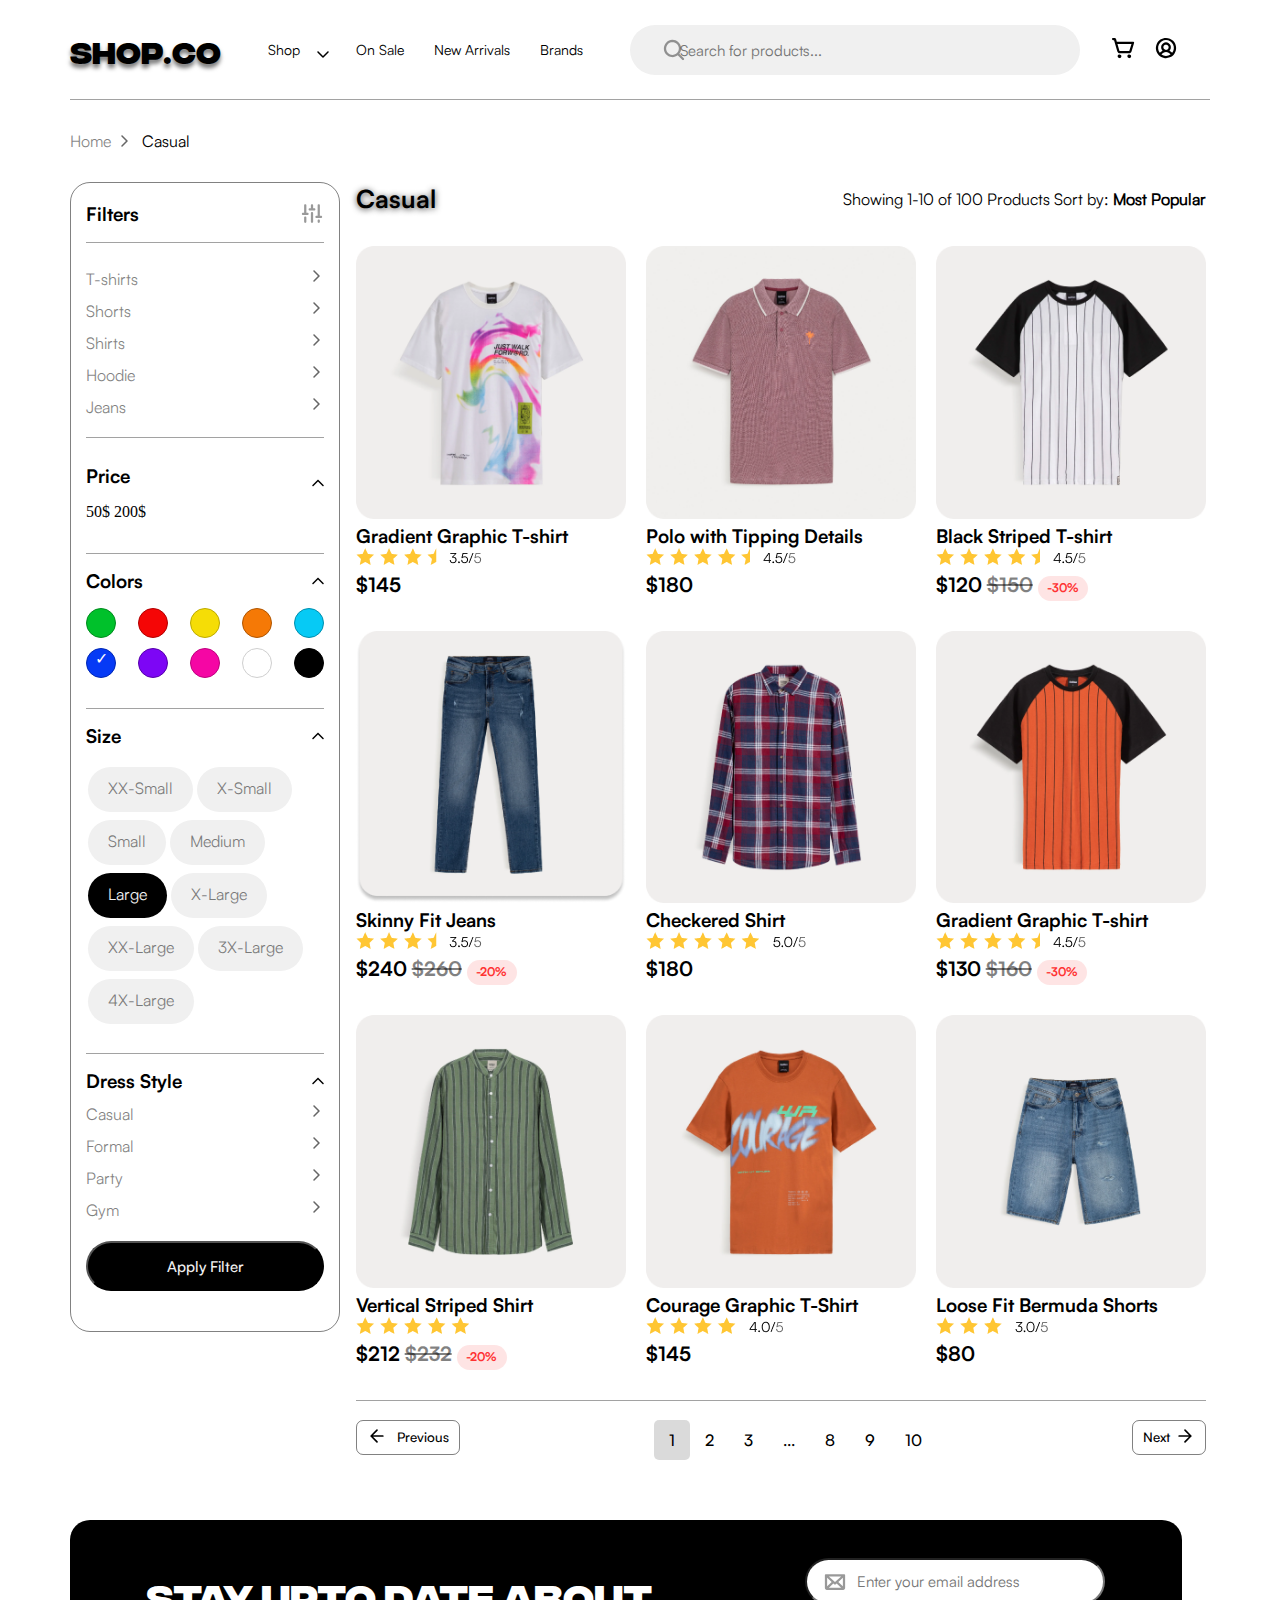
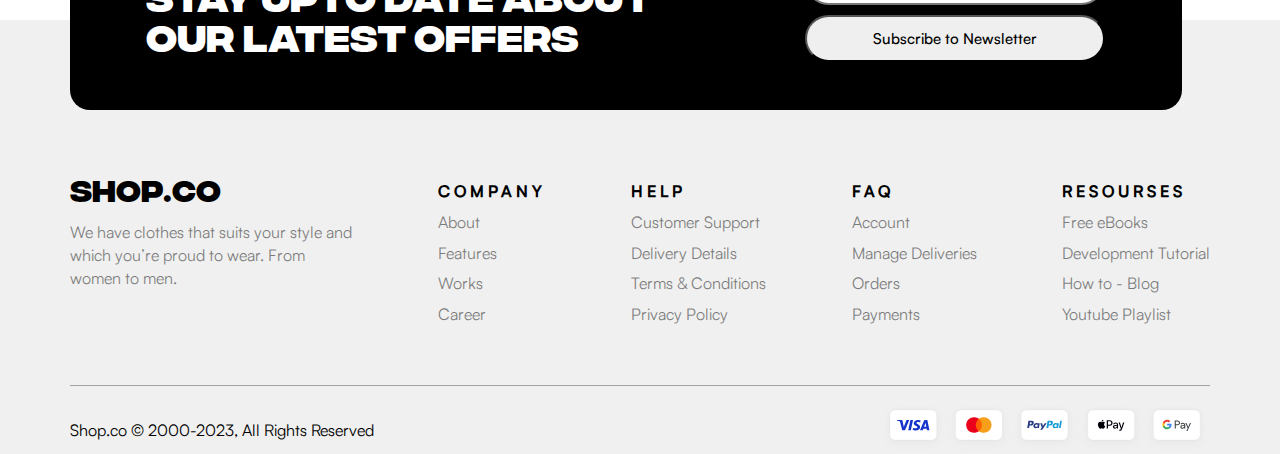
==== commit 55e44bec: "edit paths of imgs for category page" ====
--- a/pages/category.html
+++ b/pages/category.html
@@ -1,391 +1,158 @@
 <!DOCTYPE html>
 <html lang="en">
-  <head>
-    <meta charset="UTF-8" />
-    <meta name="viewport" content="width=device-width, initial-scale=1.0" />
-    <link rel="stylesheet" href="../styles/category.css" />
-    <link rel="stylesheet" href="../styles/shared.css" />
-    <link rel="stylesheet" href="../styles/all.css" />
+<head>
+    <meta charset="UTF-8">
+    <meta name="viewport" content="width=device-width, initial-scale=1.0">
+    <link rel="stylesheet" href="../styles/category.css">
+    <link rel="stylesheet" href="../styles/shared.css">
+    <link rel="stylesheet" href="../styles/all.css">
     <title>Category</title>
-  </head>
-
-  <body>
+</head>
+<body>
+ 
     <!-- =========================================start nav-bar======================================= -->
 
-    <header>
-      <div class="container">
+<header>
+    <div class="container">
+     
         <nav>
-          <div class="logo-layer">
-            <a href="../index.html">
-              <h2 class="logo">SHOP.CO</h2>
-            </a>
-          </div>
-          <!--logo-layer  -->
-          <label for="menu-id">
-            <svg
-              class="layers"
-              width="24"
-              height="24"
-              viewBox="0 0 24 24"
-              fill="none"
-              xmlns="http://www.w3.org/2000/svg"
-            >
-              <path
-                d="M21.375 12C21.375 12.2984 21.2565 12.5845 21.0455 12.7955C20.8345 13.0065 20.5484 13.125 20.25 13.125H3.75C3.45163 13.125 3.16548 13.0065 2.9545 12.7955C2.74353 12.5845 2.625 12.2984 2.625 12C2.625 11.7016 2.74353 11.4155 2.9545 11.2045C3.16548 10.9935 3.45163 10.875 3.75 10.875H20.25C20.5484 10.875 20.8345 10.9935 21.0455 11.2045C21.2565 11.4155 21.375 11.7016 21.375 12ZM3.75 7.125H20.25C20.5484 7.125 20.8345 7.00647 21.0455 6.7955C21.2565 6.58452 21.375 6.29837 21.375 6C21.375 5.70163 21.2565 5.41548 21.0455 5.2045C20.8345 4.99353 20.5484 4.875 20.25 4.875H3.75C3.45163 4.875 3.16548 4.99353 2.9545 5.2045C2.74353 5.41548 2.625 5.70163 2.625 6C2.625 6.29837 2.74353 6.58452 2.9545 6.7955C3.16548 7.00647 3.45163 7.125 3.75 7.125ZM20.25 16.875H3.75C3.45163 16.875 3.16548 16.9935 2.9545 17.2045C2.74353 17.4155 2.625 17.7016 2.625 18C2.625 18.2984 2.74353 18.5845 2.9545 18.7955C3.16548 19.0065 3.45163 19.125 3.75 19.125H20.25C20.5484 19.125 20.8345 19.0065 21.0455 18.7955C21.2565 18.5845 21.375 18.2984 21.375 18C21.375 17.7016 21.2565 17.4155 21.0455 17.2045C20.8345 16.9935 20.5484 16.875 20.25 16.875Z"
-                fill="black"
-              />
-            </svg>
-          </label>
-          <input type="checkbox" id="menu-id" />
-
-          <ul>
-            <li class="li1">
-              <a href="../pages/product-details.html">Shop</a>
-            </li>
-            <svg
-              class="arrow-bar"
-              width="16"
-              height="16"
-              viewBox="0 0 16 16"
-              fill="none"
-              xmlns="http://www.w3.org/2000/svg"
-            >
-              <path
-                d="M13.5306 6.53063L8.5306 11.5306C8.46092 11.6005 8.37813 11.656 8.28696 11.6939C8.1958 11.7317 8.09806 11.7512 7.99935 11.7512C7.90064 11.7512 7.8029 11.7317 7.71173 11.6939C7.62057 11.656 7.53778 11.6005 7.4681 11.5306L2.4681 6.53063C2.3272 6.38973 2.24805 6.19864 2.24805 5.99938C2.24805 5.80012 2.3272 5.60902 2.4681 5.46813C2.60899 5.32723 2.80009 5.24808 2.99935 5.24808C3.19861 5.24808 3.3897 5.32723 3.5306 5.46813L7.99997 9.9375L12.4693 5.4675C12.6102 5.32661 12.8013 5.24745 13.0006 5.24745C13.1999 5.24745 13.391 5.32661 13.5318 5.4675C13.6727 5.6084 13.7519 5.7995 13.7519 5.99875C13.7519 6.19801 13.6727 6.38911 13.5318 6.53L13.5306 6.53063Z"
-                fill="black"
-              />
-            </svg>
-            <li><a href="../index.html">On Sale</a></li>
-            <li><a href="../index.html">New Arrivals</a></li>
-            <li><a href="../index.html">Brands</a></li>
-          </ul>
-          <div class="search">
-            <svg
-              class="search-icon"
-              width="22"
-              height="22"
-              viewBox="0 0 22 22"
-              fill="none"
-              xmlns="http://www.w3.org/2000/svg"
-            >
-              <path
-                d="M20.7958 19.2041L16.3436 14.75C17.6785 13.0104 18.3018 10.8282 18.0869 8.64607C17.872 6.4639 16.8352 4.44516 15.1866 2.99937C13.538 1.55357 11.4013 0.788988 9.20972 0.860713C7.01817 0.932437 4.93595 1.8351 3.38546 3.38559C1.83497 4.93608 0.932307 7.0183 0.860583 9.20985C0.788858 11.4014 1.55344 13.5382 2.99924 15.1867C4.44503 16.8353 6.46377 17.8722 8.64594 18.087C10.8281 18.3019 13.0103 17.6787 14.7499 16.3438L19.2058 20.8006C19.3105 20.9053 19.4347 20.9883 19.5714 21.0449C19.7081 21.1016 19.8547 21.1307 20.0027 21.1307C20.1507 21.1307 20.2972 21.1016 20.434 21.0449C20.5707 20.9883 20.6949 20.9053 20.7996 20.8006C20.9042 20.696 20.9872 20.5717 21.0439 20.435C21.1005 20.2983 21.1296 20.1517 21.1296 20.0037C21.1296 19.8558 21.1005 19.7092 21.0439 19.5725C20.9872 19.4358 20.9042 19.3115 20.7996 19.2069L20.7958 19.2041ZM3.12487 9.5C3.12487 8.23915 3.49876 7.0066 4.19925 5.95824C4.89975 4.90988 5.89539 4.09278 7.06026 3.61027C8.22514 3.12776 9.50694 3.00151 10.7436 3.2475C11.9802 3.49348 13.1161 4.10064 14.0077 4.9922C14.8992 5.88376 15.5064 7.01967 15.7524 8.2563C15.9984 9.49293 15.8721 10.7747 15.3896 11.9396C14.9071 13.1045 14.09 14.1001 13.0416 14.8006C11.9933 15.5011 10.7607 15.875 9.49987 15.875C7.80965 15.8733 6.18915 15.2011 4.99398 14.0059C3.79882 12.8107 3.12661 11.1902 3.12487 9.5Z"
-                fill="black"
-                fill-opacity="0.4"
-              />
-            </svg>
-            <input
-              class="search-box"
-              type="search"
-              placeholder="Search for products..."
-            />
-          </div>
-          <!-- search -->
-          <div class="icons">
-            <svg
-              class="search-icon-black"
-              width="24"
-              height="24"
-              viewBox="0 0 24 24"
-              fill="none"
-              xmlns="http://www.w3.org/2000/svg"
-            >
-              <path
-                d="M21.7958 20.2041L17.3436 15.75C18.6785 14.0104 19.3018 11.8282 19.0869 9.64607C18.872 7.4639 17.8352 5.44516 16.1866 3.99937C14.538 2.55357 12.4013 1.78899 10.2097 1.86071C8.01817 1.93244 5.93595 2.8351 4.38546 4.38559C2.83497 5.93608 1.93231 8.0183 1.86058 10.2098C1.78886 12.4014 2.55344 14.5382 3.99924 16.1867C5.44503 17.8353 7.46377 18.8722 9.64594 19.087C11.8281 19.3019 14.0103 18.6787 15.7499 17.3438L20.2058 21.8006C20.3105 21.9053 20.4347 21.9883 20.5714 22.0449C20.7081 22.1016 20.8547 22.1307 21.0027 22.1307C21.1507 22.1307 21.2972 22.1016 21.434 22.0449C21.5707 21.9883 21.6949 21.9053 21.7996 21.8006C21.9042 21.696 21.9872 21.5717 22.0439 21.435C22.1005 21.2983 22.1296 21.1517 22.1296 21.0037C22.1296 20.8558 22.1005 20.7092 22.0439 20.5725C21.9872 20.4358 21.9042 20.3115 21.7996 20.2069L21.7958 20.2041ZM4.12487 10.5C4.12487 9.23915 4.49876 8.0066 5.19925 6.95824C5.89975 5.90988 6.89539 5.09278 8.06026 4.61027C9.22514 4.12776 10.5069 4.00151 11.7436 4.2475C12.9802 4.49348 14.1161 5.10064 15.0077 5.9922C15.8992 6.88376 16.5064 8.01967 16.7524 9.2563C16.9984 10.4929 16.8721 11.7747 16.3896 12.9396C15.9071 14.1045 15.09 15.1001 14.0416 15.8006C12.9933 16.5011 11.7607 16.875 10.4999 16.875C8.80965 16.8733 7.18915 16.2011 5.99398 15.0059C4.79882 13.8107 4.12661 12.1902 4.12487 10.5Z"
-                fill="black"
-              />
-            </svg>
-            <svg
-              class="cart"
-              width="24"
-              height="24"
-              viewBox="0 0 24 24"
-              fill="none"
-              xmlns="http://www.w3.org/2000/svg"
-            >
-              <path
-                d="M9.375 20.25C9.375 20.6208 9.26503 20.9834 9.059 21.2917C8.85298 21.6 8.56014 21.8404 8.21753 21.9823C7.87492 22.1242 7.49792 22.1613 7.1342 22.089C6.77049 22.0166 6.4364 21.838 6.17417 21.5758C5.91195 21.3136 5.73337 20.9795 5.66103 20.6158C5.58868 20.2521 5.62581 19.8751 5.76773 19.5325C5.90964 19.1899 6.14996 18.897 6.45831 18.691C6.76665 18.485 7.12916 18.375 7.5 18.375C7.99728 18.375 8.47419 18.5725 8.82582 18.9242C9.17745 19.2758 9.375 19.7527 9.375 20.25ZM17.25 18.375C16.8792 18.375 16.5166 18.485 16.2083 18.691C15.9 18.897 15.6596 19.1899 15.5177 19.5325C15.3758 19.8751 15.3387 20.2521 15.411 20.6158C15.4834 20.9795 15.662 21.3136 15.9242 21.5758C16.1864 21.838 16.5205 22.0166 16.8842 22.089C17.2479 22.1613 17.6249 22.1242 17.9675 21.9823C18.3101 21.8404 18.603 21.6 18.809 21.2917C19.015 20.9834 19.125 20.6208 19.125 20.25C19.125 19.7527 18.9275 19.2758 18.5758 18.9242C18.2242 18.5725 17.7473 18.375 17.25 18.375ZM22.0753 7.08094L19.5169 15.3966C19.3535 15.9343 19.0211 16.4051 18.569 16.739C18.1169 17.0729 17.5692 17.2521 17.0072 17.25H7.77469C7.2046 17.2482 6.65046 17.0616 6.1953 16.7183C5.74015 16.3751 5.40848 15.8936 5.25 15.3459L2.04469 4.125H1.125C0.826631 4.125 0.540483 4.00647 0.329505 3.7955C0.118526 3.58452 0 3.29837 0 3C0 2.70163 0.118526 2.41548 0.329505 2.2045C0.540483 1.99353 0.826631 1.875 1.125 1.875H2.32687C2.73407 1.87626 3.12988 2.00951 3.45493 2.25478C3.77998 2.50004 4.01674 2.84409 4.12969 3.23531L4.81312 5.625H21C21.1761 5.62499 21.3497 5.6663 21.5069 5.74561C21.664 5.82492 21.8004 5.94001 21.905 6.08164C22.0096 6.22326 22.0795 6.38746 22.1091 6.56102C22.1387 6.73458 22.1271 6.91266 22.0753 7.08094ZM19.4766 7.875H5.45531L7.41375 14.7281C7.43617 14.8065 7.48354 14.8755 7.54867 14.9245C7.6138 14.9736 7.69315 15.0001 7.77469 15H17.0072C17.0875 15.0002 17.1656 14.9746 17.2303 14.927C17.2949 14.8794 17.3426 14.8123 17.3662 14.7356L19.4766 7.875Z"
-                fill="black"
-              />
-            </svg>
-
-            <svg
-              class="person"
-              width="24"
-              height="24"
-              viewBox="0 0 24 24"
-              fill="none"
-              xmlns="http://www.w3.org/2000/svg"
-            >
-              <path
-                d="M12 1.875C9.99747 1.875 8.0399 2.46882 6.37486 3.58137C4.70981 4.69392 3.41206 6.27523 2.64572 8.12533C1.87939 9.97543 1.67888 12.0112 2.06955 13.9753C2.46023 15.9393 3.42454 17.7435 4.84055 19.1595C6.25656 20.5755 8.06066 21.5398 10.0247 21.9305C11.9888 22.3211 14.0246 22.1206 15.8747 21.3543C17.7248 20.5879 19.3061 19.2902 20.4186 17.6251C21.5312 15.9601 22.125 14.0025 22.125 12C22.122 9.3156 21.0543 6.74199 19.1562 4.84383C17.258 2.94567 14.6844 1.87798 12 1.875ZM7.45969 18.4284C7.98195 17.7143 8.66528 17.1335 9.45418 16.7331C10.2431 16.3327 11.1153 16.124 12 16.124C12.8847 16.124 13.7569 16.3327 14.5458 16.7331C15.3347 17.1335 16.0181 17.7143 16.5403 18.4284C15.2134 19.3695 13.6268 19.875 12 19.875C10.3732 19.875 8.78665 19.3695 7.45969 18.4284ZM9.375 11.25C9.375 10.7308 9.52896 10.2233 9.8174 9.79163C10.1058 9.35995 10.5158 9.0235 10.9955 8.82482C11.4751 8.62614 12.0029 8.57415 12.5121 8.67544C13.0213 8.77672 13.489 9.02673 13.8562 9.39384C14.2233 9.76096 14.4733 10.2287 14.5746 10.7379C14.6759 11.2471 14.6239 11.7749 14.4252 12.2545C14.2265 12.7342 13.8901 13.1442 13.4584 13.4326C13.0267 13.721 12.5192 13.875 12 13.875C11.3038 13.875 10.6361 13.5984 10.1438 13.1062C9.65157 12.6139 9.375 11.9462 9.375 11.25ZM18.1875 16.8694C17.4583 15.9419 16.5289 15.1914 15.4688 14.6737C16.1444 13.9896 16.6026 13.1208 16.7858 12.1769C16.9689 11.2329 16.8688 10.2558 16.498 9.36861C16.1273 8.4814 15.5024 7.72364 14.702 7.19068C13.9017 6.65771 12.9616 6.37334 12 6.37334C11.0384 6.37334 10.0983 6.65771 9.29797 7.19068C8.49762 7.72364 7.87275 8.4814 7.50198 9.36861C7.13121 10.2558 7.0311 11.2329 7.21424 12.1769C7.39739 13.1208 7.85561 13.9896 8.53125 14.6737C7.4711 15.1914 6.54168 15.9419 5.8125 16.8694C4.89661 15.7083 4.32614 14.3129 4.1664 12.8427C4.00665 11.3725 4.2641 9.88711 4.90925 8.55644C5.55441 7.22578 6.5612 6.10366 7.81439 5.31855C9.06757 4.53343 10.5165 4.11703 11.9953 4.11703C13.4741 4.11703 14.9231 4.53343 16.1762 5.31855C17.4294 6.10366 18.4362 7.22578 19.0814 8.55644C19.7265 9.88711 19.984 11.3725 19.8242 12.8427C19.6645 14.3129 19.094 15.7083 18.1781 16.8694H18.1875Z"
-                fill="black"
-              />
-            </svg>
-          </div>
-          <!-- icons -->
-
-          <form>
-            <!-- <input type="search"> -->
-          </form>
-        </nav>
-      </div>
-      <!-- container -->
-    </header>
+            <div class="logo-layer">
+              
+                <a href="../index.html">
+                <h2 class="logo">SHOP.CO</h2>
+                </a>
+            </div><!--logo-layer  -->
+            <svg class="layers" width="24" height="24" viewBox="0 0 24 24" fill="none" xmlns="http://www.w3.org/2000/svg">
+                <path d="M21.375 12C21.375 12.2984 21.2565 12.5845 21.0455 12.7955C20.8345 13.0065 20.5484 13.125 20.25 13.125H3.75C3.45163 13.125 3.16548 13.0065 2.9545 12.7955C2.74353 12.5845 2.625 12.2984 2.625 12C2.625 11.7016 2.74353 11.4155 2.9545 11.2045C3.16548 10.9935 3.45163 10.875 3.75 10.875H20.25C20.5484 10.875 20.8345 10.9935 21.0455 11.2045C21.2565 11.4155 21.375 11.7016 21.375 12ZM3.75 7.125H20.25C20.5484 7.125 20.8345 7.00647 21.0455 6.7955C21.2565 6.58452 21.375 6.29837 21.375 6C21.375 5.70163 21.2565 5.41548 21.0455 5.2045C20.8345 4.99353 20.5484 4.875 20.25 4.875H3.75C3.45163 4.875 3.16548 4.99353 2.9545 5.2045C2.74353 5.41548 2.625 5.70163 2.625 6C2.625 6.29837 2.74353 6.58452 2.9545 6.7955C3.16548 7.00647 3.45163 7.125 3.75 7.125ZM20.25 16.875H3.75C3.45163 16.875 3.16548 16.9935 2.9545 17.2045C2.74353 17.4155 2.625 17.7016 2.625 18C2.625 18.2984 2.74353 18.5845 2.9545 18.7955C3.16548 19.0065 3.45163 19.125 3.75 19.125H20.25C20.5484 19.125 20.8345 19.0065 21.0455 18.7955C21.2565 18.5845 21.375 18.2984 21.375 18C21.375 17.7016 21.2565 17.4155 21.0455 17.2045C20.8345 16.9935 20.5484 16.875 20.25 16.875Z" fill="black"/>
+                </svg>
+                
+            <ul>
+                <li class="li1"><a href="#">Shop</a></li>
+                <svg class="arrow-bar" width="16" height="16" viewBox="0 0 16 16" fill="none" xmlns="http://www.w3.org/2000/svg">
+                    <path d="M13.5306 6.53063L8.5306 11.5306C8.46092 11.6005 8.37813 11.656 8.28696 11.6939C8.1958 11.7317 8.09806 11.7512 7.99935 11.7512C7.90064 11.7512 7.8029 11.7317 7.71173 11.6939C7.62057 11.656 7.53778 11.6005 7.4681 11.5306L2.4681 6.53063C2.3272 6.38973 2.24805 6.19864 2.24805 5.99938C2.24805 5.80012 2.3272 5.60902 2.4681 5.46813C2.60899 5.32723 2.80009 5.24808 2.99935 5.24808C3.19861 5.24808 3.3897 5.32723 3.5306 5.46813L7.99997 9.9375L12.4693 5.4675C12.6102 5.32661 12.8013 5.24745 13.0006 5.24745C13.1999 5.24745 13.391 5.32661 13.5318 5.4675C13.6727 5.6084 13.7519 5.7995 13.7519 5.99875C13.7519 6.19801 13.6727 6.38911 13.5318 6.53L13.5306 6.53063Z" fill="black"/>
+                    </svg>
+                <li><a href="#">On Sale</a></li>
+                <li><a href="#">New Arrivals</a></li>
+                <li><a href="#">Brands</a></li>
+            </ul>
+            <div class="search">
+                <svg class="search-icon" width="22" height="22" viewBox="0 0 22 22" fill="none" xmlns="http://www.w3.org/2000/svg">
+                    <path d="M20.7958 19.2041L16.3436 14.75C17.6785 13.0104 18.3018 10.8282 18.0869 8.64607C17.872 6.4639 16.8352 4.44516 15.1866 2.99937C13.538 1.55357 11.4013 0.788988 9.20972 0.860713C7.01817 0.932437 4.93595 1.8351 3.38546 3.38559C1.83497 4.93608 0.932307 7.0183 0.860583 9.20985C0.788858 11.4014 1.55344 13.5382 2.99924 15.1867C4.44503 16.8353 6.46377 17.8722 8.64594 18.087C10.8281 18.3019 13.0103 17.6787 14.7499 16.3438L19.2058 20.8006C19.3105 20.9053 19.4347 20.9883 19.5714 21.0449C19.7081 21.1016 19.8547 21.1307 20.0027 21.1307C20.1507 21.1307 20.2972 21.1016 20.434 21.0449C20.5707 20.9883 20.6949 20.9053 20.7996 20.8006C20.9042 20.696 20.9872 20.5717 21.0439 20.435C21.1005 20.2983 21.1296 20.1517 21.1296 20.0037C21.1296 19.8558 21.1005 19.7092 21.0439 19.5725C20.9872 19.4358 20.9042 19.3115 20.7996 19.2069L20.7958 19.2041ZM3.12487 9.5C3.12487 8.23915 3.49876 7.0066 4.19925 5.95824C4.89975 4.90988 5.89539 4.09278 7.06026 3.61027C8.22514 3.12776 9.50694 3.00151 10.7436 3.2475C11.9802 3.49348 13.1161 4.10064 14.0077 4.9922C14.8992 5.88376 15.5064 7.01967 15.7524 8.2563C15.9984 9.49293 15.8721 10.7747 15.3896 11.9396C14.9071 13.1045 14.09 14.1001 13.0416 14.8006C11.9933 15.5011 10.7607 15.875 9.49987 15.875C7.80965 15.8733 6.18915 15.2011 4.99398 14.0059C3.79882 12.8107 3.12661 11.1902 3.12487 9.5Z" fill="black" fill-opacity="0.4"/>
+                    </svg>
+                <input class="search-box" type="search" placeholder="Search for products...">
+            </div><!-- search -->
+            <div class="icons">
+                <svg class="search-icon-black" width="24" height="24" viewBox="0 0 24 24" fill="none" xmlns="http://www.w3.org/2000/svg">
+                    <path d="M21.7958 20.2041L17.3436 15.75C18.6785 14.0104 19.3018 11.8282 19.0869 9.64607C18.872 7.4639 17.8352 5.44516 16.1866 3.99937C14.538 2.55357 12.4013 1.78899 10.2097 1.86071C8.01817 1.93244 5.93595 2.8351 4.38546 4.38559C2.83497 5.93608 1.93231 8.0183 1.86058 10.2098C1.78886 12.4014 2.55344 14.5382 3.99924 16.1867C5.44503 17.8353 7.46377 18.8722 9.64594 19.087C11.8281 19.3019 14.0103 18.6787 15.7499 17.3438L20.2058 21.8006C20.3105 21.9053 20.4347 21.9883 20.5714 22.0449C20.7081 22.1016 20.8547 22.1307 21.0027 22.1307C21.1507 22.1307 21.2972 22.1016 21.434 22.0449C21.5707 21.9883 21.6949 21.9053 21.7996 21.8006C21.9042 21.696 21.9872 21.5717 22.0439 21.435C22.1005 21.2983 22.1296 21.1517 22.1296 21.0037C22.1296 20.8558 22.1005 20.7092 22.0439 20.5725C21.9872 20.4358 21.9042 20.3115 21.7996 20.2069L21.7958 20.2041ZM4.12487 10.5C4.12487 9.23915 4.49876 8.0066 5.19925 6.95824C5.89975 5.90988 6.89539 5.09278 8.06026 4.61027C9.22514 4.12776 10.5069 4.00151 11.7436 4.2475C12.9802 4.49348 14.1161 5.10064 15.0077 5.9922C15.8992 6.88376 16.5064 8.01967 16.7524 9.2563C16.9984 10.4929 16.8721 11.7747 16.3896 12.9396C15.9071 14.1045 15.09 15.1001 14.0416 15.8006C12.9933 16.5011 11.7607 16.875 10.4999 16.875C8.80965 16.8733 7.18915 16.2011 5.99398 15.0059C4.79882 13.8107 4.12661 12.1902 4.12487 10.5Z" fill="black"/>
+                    </svg>
+                <svg class="cart" width="24" height="24" viewBox="0 0 24 24" fill="none" xmlns="http://www.w3.org/2000/svg">
+                    <path d="M9.375 20.25C9.375 20.6208 9.26503 20.9834 9.059 21.2917C8.85298 21.6 8.56014 21.8404 8.21753 21.9823C7.87492 22.1242 7.49792 22.1613 7.1342 22.089C6.77049 22.0166 6.4364 21.838 6.17417 21.5758C5.91195 21.3136 5.73337 20.9795 5.66103 20.6158C5.58868 20.2521 5.62581 19.8751 5.76773 19.5325C5.90964 19.1899 6.14996 18.897 6.45831 18.691C6.76665 18.485 7.12916 18.375 7.5 18.375C7.99728 18.375 8.47419 18.5725 8.82582 18.9242C9.17745 19.2758 9.375 19.7527 9.375 20.25ZM17.25 18.375C16.8792 18.375 16.5166 18.485 16.2083 18.691C15.9 18.897 15.6596 19.1899 15.5177 19.5325C15.3758 19.8751 15.3387 20.2521 15.411 20.6158C15.4834 20.9795 15.662 21.3136 15.9242 21.5758C16.1864 21.838 16.5205 22.0166 16.8842 22.089C17.2479 22.1613 17.6249 22.1242 17.9675 21.9823C18.3101 21.8404 18.603 21.6 18.809 21.2917C19.015 20.9834 19.125 20.6208 19.125 20.25C19.125 19.7527 18.9275 19.2758 18.5758 18.9242C18.2242 18.5725 17.7473 18.375 17.25 18.375ZM22.0753 7.08094L19.5169 15.3966C19.3535 15.9343 19.0211 16.4051 18.569 16.739C18.1169 17.0729 17.5692 17.2521 17.0072 17.25H7.77469C7.2046 17.2482 6.65046 17.0616 6.1953 16.7183C5.74015 16.3751 5.40848 15.8936 5.25 15.3459L2.04469 4.125H1.125C0.826631 4.125 0.540483 4.00647 0.329505 3.7955C0.118526 3.58452 0 3.29837 0 3C0 2.70163 0.118526 2.41548 0.329505 2.2045C0.540483 1.99353 0.826631 1.875 1.125 1.875H2.32687C2.73407 1.87626 3.12988 2.00951 3.45493 2.25478C3.77998 2.50004 4.01674 2.84409 4.12969 3.23531L4.81312 5.625H21C21.1761 5.62499 21.3497 5.6663 21.5069 5.74561C21.664 5.82492 21.8004 5.94001 21.905 6.08164C22.0096 6.22326 22.0795 6.38746 22.1091 6.56102C22.1387 6.73458 22.1271 6.91266 22.0753 7.08094ZM19.4766 7.875H5.45531L7.41375 14.7281C7.43617 14.8065 7.48354 14.8755 7.54867 14.9245C7.6138 14.9736 7.69315 15.0001 7.77469 15H17.0072C17.0875 15.0002 17.1656 14.9746 17.2303 14.927C17.2949 14.8794 17.3426 14.8123 17.3662 14.7356L19.4766 7.875Z" fill="black"/>
+                    </svg>
+
+                <svg class="person" width="24" height="24" viewBox="0 0 24 24" fill="none" xmlns="http://www.w3.org/2000/svg">
+                        <path d="M12 1.875C9.99747 1.875 8.0399 2.46882 6.37486 3.58137C4.70981 4.69392 3.41206 6.27523 2.64572 8.12533C1.87939 9.97543 1.67888 12.0112 2.06955 13.9753C2.46023 15.9393 3.42454 17.7435 4.84055 19.1595C6.25656 20.5755 8.06066 21.5398 10.0247 21.9305C11.9888 22.3211 14.0246 22.1206 15.8747 21.3543C17.7248 20.5879 19.3061 19.2902 20.4186 17.6251C21.5312 15.9601 22.125 14.0025 22.125 12C22.122 9.3156 21.0543 6.74199 19.1562 4.84383C17.258 2.94567 14.6844 1.87798 12 1.875ZM7.45969 18.4284C7.98195 17.7143 8.66528 17.1335 9.45418 16.7331C10.2431 16.3327 11.1153 16.124 12 16.124C12.8847 16.124 13.7569 16.3327 14.5458 16.7331C15.3347 17.1335 16.0181 17.7143 16.5403 18.4284C15.2134 19.3695 13.6268 19.875 12 19.875C10.3732 19.875 8.78665 19.3695 7.45969 18.4284ZM9.375 11.25C9.375 10.7308 9.52896 10.2233 9.8174 9.79163C10.1058 9.35995 10.5158 9.0235 10.9955 8.82482C11.4751 8.62614 12.0029 8.57415 12.5121 8.67544C13.0213 8.77672 13.489 9.02673 13.8562 9.39384C14.2233 9.76096 14.4733 10.2287 14.5746 10.7379C14.6759 11.2471 14.6239 11.7749 14.4252 12.2545C14.2265 12.7342 13.8901 13.1442 13.4584 13.4326C13.0267 13.721 12.5192 13.875 12 13.875C11.3038 13.875 10.6361 13.5984 10.1438 13.1062C9.65157 12.6139 9.375 11.9462 9.375 11.25ZM18.1875 16.8694C17.4583 15.9419 16.5289 15.1914 15.4688 14.6737C16.1444 13.9896 16.6026 13.1208 16.7858 12.1769C16.9689 11.2329 16.8688 10.2558 16.498 9.36861C16.1273 8.4814 15.5024 7.72364 14.702 7.19068C13.9017 6.65771 12.9616 6.37334 12 6.37334C11.0384 6.37334 10.0983 6.65771 9.29797 7.19068C8.49762 7.72364 7.87275 8.4814 7.50198 9.36861C7.13121 10.2558 7.0311 11.2329 7.21424 12.1769C7.39739 13.1208 7.85561 13.9896 8.53125 14.6737C7.4711 15.1914 6.54168 15.9419 5.8125 16.8694C4.89661 15.7083 4.32614 14.3129 4.1664 12.8427C4.00665 11.3725 4.2641 9.88711 4.90925 8.55644C5.55441 7.22578 6.5612 6.10366 7.81439 5.31855C9.06757 4.53343 10.5165 4.11703 11.9953 4.11703C13.4741 4.11703 14.9231 4.53343 16.1762 5.31855C17.4294 6.10366 18.4362 7.22578 19.0814 8.55644C19.7265 9.88711 19.984 11.3725 19.8242 12.8427C19.6645 14.3129 19.094 15.7083 18.1781 16.8694H18.1875Z" fill="black"/>
+                        </svg>
+            </div><!-- icons -->
+            
+            <form>
+                <!-- <input type="search"> -->
+            </form>
+        </nav>  
+    </div><!-- container -->
+</header>   
     <!-- =========================================End nav-bar======================================= -->
-    <!-- =====================================================start casual-nav-section======================================-->
+     <!-- =====================================================start casual-nav-section======================================-->
     <div class="casual-nav-section">
-      <div class="container">
-        <div class="casual-nav">
-          <ul>
-            <li class="li1">Home</li>
-            <svg
-              class="casual-svg"
-              width="16"
-              height="16"
-              viewBox="0 0 16 16"
-              fill="none"
-              xmlns="http://www.w3.org/2000/svg"
-            >
-              <path
-                d="M6.53073 2.46937L11.5307 7.46937C11.6007 7.53905 11.6561 7.62184 11.694 7.71301C11.7318 7.80417 11.7513 7.90191 11.7513 8.00062C11.7513 8.09933 11.7318 8.19707 11.694 8.28824C11.6561 8.3794 11.6007 8.46219 11.5307 8.53187L6.53073 13.5319C6.38984 13.6728 6.19874 13.7519 5.99948 13.7519C5.80023 13.7519 5.60913 13.6728 5.46823 13.5319C5.32734 13.391 5.24818 13.1999 5.24818 13.0006C5.24818 12.8014 5.32734 12.6103 5.46823 12.4694L9.93761 8L5.46761 3.53062C5.32671 3.38973 5.24756 3.19863 5.24756 2.99937C5.24756 2.80011 5.32671 2.60902 5.46761 2.46812C5.60851 2.32723 5.7996 2.24807 5.99886 2.24807C6.19812 2.24807 6.38921 2.32723 6.53011 2.46812L6.53073 2.46937Z"
-                fill="black"
-                fill-opacity="0.6"
-              />
-            </svg>
-            <li>Casual</li>
-          </ul>
-        </div>
-        <!-- container -->
-      </div>
-      <!-- casual-nav -->
-    </div>
-    <!-- casual-nav-section -->
+        <div class="container">
+            <div class="casual-nav">
+                <ul>
+                    <li class="li1">Home</li>
+                    <svg class="casual-svg" width="16" height="16" viewBox="0 0 16 16" fill="none" xmlns="http://www.w3.org/2000/svg">
+                        <path d="M6.53073 2.46937L11.5307 7.46937C11.6007 7.53905 11.6561 7.62184 11.694 7.71301C11.7318 7.80417 11.7513 7.90191 11.7513 8.00062C11.7513 8.09933 11.7318 8.19707 11.694 8.28824C11.6561 8.3794 11.6007 8.46219 11.5307 8.53187L6.53073 13.5319C6.38984 13.6728 6.19874 13.7519 5.99948 13.7519C5.80023 13.7519 5.60913 13.6728 5.46823 13.5319C5.32734 13.391 5.24818 13.1999 5.24818 13.0006C5.24818 12.8014 5.32734 12.6103 5.46823 12.4694L9.93761 8L5.46761 3.53062C5.32671 3.38973 5.24756 3.19863 5.24756 2.99937C5.24756 2.80011 5.32671 2.60902 5.46761 2.46812C5.60851 2.32723 5.7996 2.24807 5.99886 2.24807C6.19812 2.24807 6.38921 2.32723 6.53011 2.46812L6.53073 2.46937Z" fill="black" fill-opacity="0.6"/>
+                        </svg>
+                    <li>Casual</li>
+                </ul>
+            </div><!-- container -->
+        </div><!-- casual-nav -->
+    </div><!-- casual-nav-section -->
     <!-- =======================================================end casual-nav-section==================== -->
     <!-- =======================================================start main section==================== -->
-    <div class="main">
-      <div class="container">
-        <label for="filter-id">
-          <div class="filters-icon-hover"></div>
-        </label>
-        <input type="checkbox" id="filter-id" />
-
-        <div class="filters">
-          <div class="overlay"></div>
-          <div class="filter-section f-s1">
-            <h3>Filters</h3>
-            <label for="filter-id">
-              <svg
-                class="icon-x"
-                width="24"
-                height="25"
-                viewBox="0 0 24 25"
-                fill="none"
-                xmlns="http://www.w3.org/2000/svg"
-              >
-                <path
-                  d="M19.5459 18.4541C19.7572 18.6654 19.876 18.952 19.876 19.2509C19.876 19.5498 19.7572 19.8365 19.5459 20.0478C19.3346 20.2592 19.0479 20.3779 18.749 20.3779C18.4501 20.3779 18.1635 20.2592 17.9521 20.0478L12 14.0937L6.0459 20.0459C5.83455 20.2573 5.54791 20.376 5.24902 20.376C4.95014 20.376 4.66349 20.2573 4.45215 20.0459C4.2408 19.8346 4.12207 19.5479 4.12207 19.2491C4.12207 18.9502 4.2408 18.6635 4.45215 18.4522L10.4062 12.5L4.45402 6.54593C4.24268 6.33459 4.12395 6.04795 4.12395 5.74906C4.12395 5.45017 4.24268 5.16353 4.45402 4.95218C4.66537 4.74084 4.95201 4.62211 5.2509 4.62211C5.54978 4.62211 5.83643 4.74084 6.04777 4.95218L12 10.9062L17.954 4.95125C18.1654 4.7399 18.452 4.62117 18.7509 4.62117C19.0498 4.62117 19.3364 4.7399 19.5478 4.95125C19.7591 5.16259 19.8778 5.44924 19.8778 5.74812C19.8778 6.04701 19.7591 6.33365 19.5478 6.545L13.5937 12.5L19.5459 18.4541Z"
-                  fill="black"
-                  fill-opacity="0.4"
-                />
-              </svg>
-            </label>
-
-            <svg
-              class="icon"
-              width="24"
-              height="25"
-              viewBox="0 0 24 25"
-              fill="none"
-              xmlns="http://www.w3.org/2000/svg"
-            >
-              <path
-                d="M13.125 12.125V20.75C13.125 21.0484 13.0065 21.3345 12.7955 21.5455C12.5845 21.7565 12.2984 21.875 12 21.875C11.7016 21.875 11.4155 21.7565 11.2045 21.5455C10.9935 21.3345 10.875 21.0484 10.875 20.75V12.125C10.875 11.8266 10.9935 11.5405 11.2045 11.3295C11.4155 11.1185 11.7016 11 12 11C12.2984 11 12.5845 11.1185 12.7955 11.3295C13.0065 11.5405 13.125 11.8266 13.125 12.125ZM18.75 18.5C18.4516 18.5 18.1655 18.6185 17.9545 18.8295C17.7435 19.0405 17.625 19.3266 17.625 19.625V20.75C17.625 21.0484 17.7435 21.3345 17.9545 21.5455C18.1655 21.7565 18.4516 21.875 18.75 21.875C19.0484 21.875 19.3345 21.7565 19.5455 21.5455C19.7565 21.3345 19.875 21.0484 19.875 20.75V19.625C19.875 19.3266 19.7565 19.0405 19.5455 18.8295C19.3345 18.6185 19.0484 18.5 18.75 18.5ZM21 14.75H19.875V4.25C19.875 3.95163 19.7565 3.66548 19.5455 3.4545C19.3345 3.24353 19.0484 3.125 18.75 3.125C18.4516 3.125 18.1655 3.24353 17.9545 3.4545C17.7435 3.66548 17.625 3.95163 17.625 4.25V14.75H16.5C16.2016 14.75 15.9155 14.8685 15.7045 15.0795C15.4935 15.2905 15.375 15.5766 15.375 15.875C15.375 16.1734 15.4935 16.4595 15.7045 16.6705C15.9155 16.8815 16.2016 17 16.5 17H21C21.2984 17 21.5845 16.8815 21.7955 16.6705C22.0065 16.4595 22.125 16.1734 22.125 15.875C22.125 15.5766 22.0065 15.2905 21.7955 15.0795C21.5845 14.8685 21.2984 14.75 21 14.75ZM5.25 15.5C4.95163 15.5 4.66548 15.6185 4.4545 15.8295C4.24353 16.0405 4.125 16.3266 4.125 16.625V20.75C4.125 21.0484 4.24353 21.3345 4.4545 21.5455C4.66548 21.7565 4.95163 21.875 5.25 21.875C5.54837 21.875 5.83452 21.7565 6.0455 21.5455C6.25647 21.3345 6.375 21.0484 6.375 20.75V16.625C6.375 16.3266 6.25647 16.0405 6.0455 15.8295C5.83452 15.6185 5.54837 15.5 5.25 15.5ZM7.5 11.75H6.375V4.25C6.375 3.95163 6.25647 3.66548 6.0455 3.4545C5.83452 3.24353 5.54837 3.125 5.25 3.125C4.95163 3.125 4.66548 3.24353 4.4545 3.4545C4.24353 3.66548 4.125 3.95163 4.125 4.25V11.75H3C2.70163 11.75 2.41548 11.8685 2.2045 12.0795C1.99353 12.2905 1.875 12.5766 1.875 12.875C1.875 13.1734 1.99353 13.4595 2.2045 13.6705C2.41548 13.8815 2.70163 14 3 14H7.5C7.79837 14 8.08452 13.8815 8.2955 13.6705C8.50647 13.4595 8.625 13.1734 8.625 12.875C8.625 12.5766 8.50647 12.2905 8.2955 12.0795C8.08452 11.8685 7.79837 11.75 7.5 11.75ZM14.25 7.25H13.125V4.25C13.125 3.95163 13.0065 3.66548 12.7955 3.4545C12.5845 3.24353 12.2984 3.125 12 3.125C11.7016 3.125 11.4155 3.24353 11.2045 3.4545C10.9935 3.66548 10.875 3.95163 10.875 4.25V7.25H9.75C9.45163 7.25 9.16548 7.36853 8.9545 7.5795C8.74353 7.79048 8.625 8.07663 8.625 8.375C8.625 8.67337 8.74353 8.95952 8.9545 9.1705C9.16548 9.38147 9.45163 9.5 9.75 9.5H14.25C14.5484 9.5 14.8345 9.38147 15.0455 9.1705C15.2565 8.95952 15.375 8.67337 15.375 8.375C15.375 8.07663 15.2565 7.79048 15.0455 7.5795C14.8345 7.36853 14.5484 7.25 14.25 7.25Z"
-                fill="black"
-                fill-opacity="0.4"
-              />
-            </svg>
-          </div>
-          <!-- filter-section  f-s1-->
-
-          <div class="filter-section f-s2">
-            <div class="subtitle">
-              <p>T-shirts</p>
-              <svg
-                class="filter-svg"
-                width="16"
-                height="16"
-                viewBox="0 0 16 16"
-                fill="none"
-                xmlns="http://www.w3.org/2000/svg"
-              >
-                <path
-                  d="M6.53073 2.46937L11.5307 7.46937C11.6007 7.53905 11.6561 7.62184 11.694 7.71301C11.7318 7.80417 11.7513 7.90191 11.7513 8.00062C11.7513 8.09933 11.7318 8.19707 11.694 8.28824C11.6561 8.3794 11.6007 8.46219 11.5307 8.53187L6.53073 13.5319C6.38984 13.6728 6.19874 13.7519 5.99948 13.7519C5.80023 13.7519 5.60913 13.6728 5.46823 13.5319C5.32734 13.391 5.24818 13.1999 5.24818 13.0006C5.24818 12.8014 5.32734 12.6103 5.46823 12.4694L9.93761 8L5.46761 3.53062C5.32671 3.38973 5.24756 3.19863 5.24756 2.99937C5.24756 2.80011 5.32671 2.60902 5.46761 2.46812C5.60851 2.32723 5.7996 2.24807 5.99886 2.24807C6.19812 2.24807 6.38921 2.32723 6.53011 2.46812L6.53073 2.46937Z"
-                  fill="black"
-                  fill-opacity="0.6"
-                />
-              </svg>
-            </div>
-            <!--subtitle-->
-
-            <div class="subtitle">
-              <p>Shorts</p>
-              <svg
-                class="filter-svg"
-                width="16"
-                height="16"
-                viewBox="0 0 16 16"
-                fill="none"
-                xmlns="http://www.w3.org/2000/svg"
-              >
-                <path
-                  d="M6.53073 2.46937L11.5307 7.46937C11.6007 7.53905 11.6561 7.62184 11.694 7.71301C11.7318 7.80417 11.7513 7.90191 11.7513 8.00062C11.7513 8.09933 11.7318 8.19707 11.694 8.28824C11.6561 8.3794 11.6007 8.46219 11.5307 8.53187L6.53073 13.5319C6.38984 13.6728 6.19874 13.7519 5.99948 13.7519C5.80023 13.7519 5.60913 13.6728 5.46823 13.5319C5.32734 13.391 5.24818 13.1999 5.24818 13.0006C5.24818 12.8014 5.32734 12.6103 5.46823 12.4694L9.93761 8L5.46761 3.53062C5.32671 3.38973 5.24756 3.19863 5.24756 2.99937C5.24756 2.80011 5.32671 2.60902 5.46761 2.46812C5.60851 2.32723 5.7996 2.24807 5.99886 2.24807C6.19812 2.24807 6.38921 2.32723 6.53011 2.46812L6.53073 2.46937Z"
-                  fill="black"
-                  fill-opacity="0.6"
-                />
-              </svg>
-            </div>
-            <!--subtitle-->
-
-            <div class="subtitle">
-              <p>Shirts</p>
-              <svg
-                class="filter-svg"
-                width="16"
-                height="16"
-                viewBox="0 0 16 16"
-                fill="none"
-                xmlns="http://www.w3.org/2000/svg"
-              >
-                <path
-                  d="M6.53073 2.46937L11.5307 7.46937C11.6007 7.53905 11.6561 7.62184 11.694 7.71301C11.7318 7.80417 11.7513 7.90191 11.7513 8.00062C11.7513 8.09933 11.7318 8.19707 11.694 8.28824C11.6561 8.3794 11.6007 8.46219 11.5307 8.53187L6.53073 13.5319C6.38984 13.6728 6.19874 13.7519 5.99948 13.7519C5.80023 13.7519 5.60913 13.6728 5.46823 13.5319C5.32734 13.391 5.24818 13.1999 5.24818 13.0006C5.24818 12.8014 5.32734 12.6103 5.46823 12.4694L9.93761 8L5.46761 3.53062C5.32671 3.38973 5.24756 3.19863 5.24756 2.99937C5.24756 2.80011 5.32671 2.60902 5.46761 2.46812C5.60851 2.32723 5.7996 2.24807 5.99886 2.24807C6.19812 2.24807 6.38921 2.32723 6.53011 2.46812L6.53073 2.46937Z"
-                  fill="black"
-                  fill-opacity="0.6"
-                />
-              </svg>
-            </div>
-            <!--subtitle-->
-
-            <div class="subtitle">
-              <p>Hoodie</p>
-              <svg
-                class="filter-svg"
-                width="16"
-                height="16"
-                viewBox="0 0 16 16"
-                fill="none"
-                xmlns="http://www.w3.org/2000/svg"
-              >
-                <path
-                  d="M6.53073 2.46937L11.5307 7.46937C11.6007 7.53905 11.6561 7.62184 11.694 7.71301C11.7318 7.80417 11.7513 7.90191 11.7513 8.00062C11.7513 8.09933 11.7318 8.19707 11.694 8.28824C11.6561 8.3794 11.6007 8.46219 11.5307 8.53187L6.53073 13.5319C6.38984 13.6728 6.19874 13.7519 5.99948 13.7519C5.80023 13.7519 5.60913 13.6728 5.46823 13.5319C5.32734 13.391 5.24818 13.1999 5.24818 13.0006C5.24818 12.8014 5.32734 12.6103 5.46823 12.4694L9.93761 8L5.46761 3.53062C5.32671 3.38973 5.24756 3.19863 5.24756 2.99937C5.24756 2.80011 5.32671 2.60902 5.46761 2.46812C5.60851 2.32723 5.7996 2.24807 5.99886 2.24807C6.19812 2.24807 6.38921 2.32723 6.53011 2.46812L6.53073 2.46937Z"
-                  fill="black"
-                  fill-opacity="0.6"
-                />
-              </svg>
-            </div>
-            <!--subtitle-->
-
-            <div class="subtitle subtitle5">
-              <p>Jeans</p>
-              <svg
-                class="filter-svg"
-                width="16"
-                height="16"
-                viewBox="0 0 16 16"
-                fill="none"
-                xmlns="http://www.w3.org/2000/svg"
-              >
-                <path
-                  d="M6.53073 2.46937L11.5307 7.46937C11.6007 7.53905 11.6561 7.62184 11.694 7.71301C11.7318 7.80417 11.7513 7.90191 11.7513 8.00062C11.7513 8.09933 11.7318 8.19707 11.694 8.28824C11.6561 8.3794 11.6007 8.46219 11.5307 8.53187L6.53073 13.5319C6.38984 13.6728 6.19874 13.7519 5.99948 13.7519C5.80023 13.7519 5.60913 13.6728 5.46823 13.5319C5.32734 13.391 5.24818 13.1999 5.24818 13.0006C5.24818 12.8014 5.32734 12.6103 5.46823 12.4694L9.93761 8L5.46761 3.53062C5.32671 3.38973 5.24756 3.19863 5.24756 2.99937C5.24756 2.80011 5.32671 2.60902 5.46761 2.46812C5.60851 2.32723 5.7996 2.24807 5.99886 2.24807C6.19812 2.24807 6.38921 2.32723 6.53011 2.46812L6.53073 2.46937Z"
-                  fill="black"
-                  fill-opacity="0.6"
-                />
-              </svg>
-            </div>
-            <!--subtitle-->
-          </div>
-          <!-- filter-section  f-s2-->
-
-          <div class="filter-section f-s3">
-            <div class="price">
-              <h3>Price</h3>
-              <svg
-                width="12"
-                height="8"
-                viewBox="0 0 12 8"
-                fill="none"
-                xmlns="http://www.w3.org/2000/svg"
-              >
-                <path
-                  d="M0.469402 5.96945L5.4694 0.969449C5.53908 0.899529 5.62187 0.844052 5.71304 0.806198C5.8042 0.768344 5.90194 0.748858 6.00065 0.748858C6.09936 0.748858 6.1971 0.768344 6.28827 0.806198C6.37943 0.844052 6.46222 0.899529 6.5319 0.969449L11.5319 5.96945C11.6728 6.11034 11.752 6.30144 11.752 6.5007C11.752 6.69996 11.6728 6.89105 11.5319 7.03195C11.391 7.17284 11.1999 7.252 11.0007 7.252C10.8014 7.252 10.6103 7.17284 10.4694 7.03195L6.00003 2.56257L1.53065 7.03257C1.38976 7.17347 1.19866 7.25263 0.999403 7.25263C0.800145 7.25263 0.609049 7.17347 0.468153 7.03257C0.327257 6.89168 0.2481 6.70058 0.2481 6.50132C0.2481 6.30207 0.327257 6.11097 0.468153 5.97007L0.469402 5.96945Z"
-                  fill="black"
-                />
-              </svg>
-            </div>
-            <!-- price -->
-            <!-- <div class=" ranges"> -->
-            <!-- <input class="range1" type="range" min="1" max="100" value="50" width= "10px" oninput="this.nextElementSibling.value = this.value">
+        <div class="main">
+            <div class="container">
+
+                <div class="filters-icon-hover">
+                        
+                </div>
+
+                <div class="filters">
+                    <div class="filter-section f-s1">
+                            <h3>Filters</h3>
+                            <svg class="icon" width="24" height="25" viewBox="0 0 24 25" fill="none" xmlns="http://www.w3.org/2000/svg">
+                                <path d="M13.125 12.125V20.75C13.125 21.0484 13.0065 21.3345 12.7955 21.5455C12.5845 21.7565 12.2984 21.875 12 21.875C11.7016 21.875 11.4155 21.7565 11.2045 21.5455C10.9935 21.3345 10.875 21.0484 10.875 20.75V12.125C10.875 11.8266 10.9935 11.5405 11.2045 11.3295C11.4155 11.1185 11.7016 11 12 11C12.2984 11 12.5845 11.1185 12.7955 11.3295C13.0065 11.5405 13.125 11.8266 13.125 12.125ZM18.75 18.5C18.4516 18.5 18.1655 18.6185 17.9545 18.8295C17.7435 19.0405 17.625 19.3266 17.625 19.625V20.75C17.625 21.0484 17.7435 21.3345 17.9545 21.5455C18.1655 21.7565 18.4516 21.875 18.75 21.875C19.0484 21.875 19.3345 21.7565 19.5455 21.5455C19.7565 21.3345 19.875 21.0484 19.875 20.75V19.625C19.875 19.3266 19.7565 19.0405 19.5455 18.8295C19.3345 18.6185 19.0484 18.5 18.75 18.5ZM21 14.75H19.875V4.25C19.875 3.95163 19.7565 3.66548 19.5455 3.4545C19.3345 3.24353 19.0484 3.125 18.75 3.125C18.4516 3.125 18.1655 3.24353 17.9545 3.4545C17.7435 3.66548 17.625 3.95163 17.625 4.25V14.75H16.5C16.2016 14.75 15.9155 14.8685 15.7045 15.0795C15.4935 15.2905 15.375 15.5766 15.375 15.875C15.375 16.1734 15.4935 16.4595 15.7045 16.6705C15.9155 16.8815 16.2016 17 16.5 17H21C21.2984 17 21.5845 16.8815 21.7955 16.6705C22.0065 16.4595 22.125 16.1734 22.125 15.875C22.125 15.5766 22.0065 15.2905 21.7955 15.0795C21.5845 14.8685 21.2984 14.75 21 14.75ZM5.25 15.5C4.95163 15.5 4.66548 15.6185 4.4545 15.8295C4.24353 16.0405 4.125 16.3266 4.125 16.625V20.75C4.125 21.0484 4.24353 21.3345 4.4545 21.5455C4.66548 21.7565 4.95163 21.875 5.25 21.875C5.54837 21.875 5.83452 21.7565 6.0455 21.5455C6.25647 21.3345 6.375 21.0484 6.375 20.75V16.625C6.375 16.3266 6.25647 16.0405 6.0455 15.8295C5.83452 15.6185 5.54837 15.5 5.25 15.5ZM7.5 11.75H6.375V4.25C6.375 3.95163 6.25647 3.66548 6.0455 3.4545C5.83452 3.24353 5.54837 3.125 5.25 3.125C4.95163 3.125 4.66548 3.24353 4.4545 3.4545C4.24353 3.66548 4.125 3.95163 4.125 4.25V11.75H3C2.70163 11.75 2.41548 11.8685 2.2045 12.0795C1.99353 12.2905 1.875 12.5766 1.875 12.875C1.875 13.1734 1.99353 13.4595 2.2045 13.6705C2.41548 13.8815 2.70163 14 3 14H7.5C7.79837 14 8.08452 13.8815 8.2955 13.6705C8.50647 13.4595 8.625 13.1734 8.625 12.875C8.625 12.5766 8.50647 12.2905 8.2955 12.0795C8.08452 11.8685 7.79837 11.75 7.5 11.75ZM14.25 7.25H13.125V4.25C13.125 3.95163 13.0065 3.66548 12.7955 3.4545C12.5845 3.24353 12.2984 3.125 12 3.125C11.7016 3.125 11.4155 3.24353 11.2045 3.4545C10.9935 3.66548 10.875 3.95163 10.875 4.25V7.25H9.75C9.45163 7.25 9.16548 7.36853 8.9545 7.5795C8.74353 7.79048 8.625 8.07663 8.625 8.375C8.625 8.67337 8.74353 8.95952 8.9545 9.1705C9.16548 9.38147 9.45163 9.5 9.75 9.5H14.25C14.5484 9.5 14.8345 9.38147 15.0455 9.1705C15.2565 8.95952 15.375 8.67337 15.375 8.375C15.375 8.07663 15.2565 7.79048 15.0455 7.5795C14.8345 7.36853 14.5484 7.25 14.25 7.25Z" fill="black" fill-opacity="0.4"/>
+                                </svg>
+                    </div><!-- filter-section  f-s1-->
+                            
+                    <div class="filter-section f-s2">
+                        <div class="subtitle">
+                            <p>T-shirts</p>
+                            <svg class="filter-svg" width="16" height="16" viewBox="0 0 16 16" fill="none" xmlns="http://www.w3.org/2000/svg">
+                                <path d="M6.53073 2.46937L11.5307 7.46937C11.6007 7.53905 11.6561 7.62184 11.694 7.71301C11.7318 7.80417 11.7513 7.90191 11.7513 8.00062C11.7513 8.09933 11.7318 8.19707 11.694 8.28824C11.6561 8.3794 11.6007 8.46219 11.5307 8.53187L6.53073 13.5319C6.38984 13.6728 6.19874 13.7519 5.99948 13.7519C5.80023 13.7519 5.60913 13.6728 5.46823 13.5319C5.32734 13.391 5.24818 13.1999 5.24818 13.0006C5.24818 12.8014 5.32734 12.6103 5.46823 12.4694L9.93761 8L5.46761 3.53062C5.32671 3.38973 5.24756 3.19863 5.24756 2.99937C5.24756 2.80011 5.32671 2.60902 5.46761 2.46812C5.60851 2.32723 5.7996 2.24807 5.99886 2.24807C6.19812 2.24807 6.38921 2.32723 6.53011 2.46812L6.53073 2.46937Z" fill="black" fill-opacity="0.6"/>
+                                </svg>
+                        </div><!--subtitle-->
+                        
+                        <div class="subtitle">
+                            <p>Shorts</p>
+                            <svg class="filter-svg" width="16" height="16" viewBox="0 0 16 16" fill="none" xmlns="http://www.w3.org/2000/svg">
+                                    <path d="M6.53073 2.46937L11.5307 7.46937C11.6007 7.53905 11.6561 7.62184 11.694 7.71301C11.7318 7.80417 11.7513 7.90191 11.7513 8.00062C11.7513 8.09933 11.7318 8.19707 11.694 8.28824C11.6561 8.3794 11.6007 8.46219 11.5307 8.53187L6.53073 13.5319C6.38984 13.6728 6.19874 13.7519 5.99948 13.7519C5.80023 13.7519 5.60913 13.6728 5.46823 13.5319C5.32734 13.391 5.24818 13.1999 5.24818 13.0006C5.24818 12.8014 5.32734 12.6103 5.46823 12.4694L9.93761 8L5.46761 3.53062C5.32671 3.38973 5.24756 3.19863 5.24756 2.99937C5.24756 2.80011 5.32671 2.60902 5.46761 2.46812C5.60851 2.32723 5.7996 2.24807 5.99886 2.24807C6.19812 2.24807 6.38921 2.32723 6.53011 2.46812L6.53073 2.46937Z" fill="black" fill-opacity="0.6"/>
+                                </svg>
+                        </div><!--subtitle-->
+                        
+                        <div class="subtitle">
+                            <p>Shirts</p>
+                            <svg class="filter-svg" width="16" height="16" viewBox="0 0 16 16" fill="none" xmlns="http://www.w3.org/2000/svg">
+                                    <path d="M6.53073 2.46937L11.5307 7.46937C11.6007 7.53905 11.6561 7.62184 11.694 7.71301C11.7318 7.80417 11.7513 7.90191 11.7513 8.00062C11.7513 8.09933 11.7318 8.19707 11.694 8.28824C11.6561 8.3794 11.6007 8.46219 11.5307 8.53187L6.53073 13.5319C6.38984 13.6728 6.19874 13.7519 5.99948 13.7519C5.80023 13.7519 5.60913 13.6728 5.46823 13.5319C5.32734 13.391 5.24818 13.1999 5.24818 13.0006C5.24818 12.8014 5.32734 12.6103 5.46823 12.4694L9.93761 8L5.46761 3.53062C5.32671 3.38973 5.24756 3.19863 5.24756 2.99937C5.24756 2.80011 5.32671 2.60902 5.46761 2.46812C5.60851 2.32723 5.7996 2.24807 5.99886 2.24807C6.19812 2.24807 6.38921 2.32723 6.53011 2.46812L6.53073 2.46937Z" fill="black" fill-opacity="0.6"/>
+                                </svg> 
+                        </div><!--subtitle-->
+                        
+                        <div class="subtitle">
+                            <p>Hoodie</p>
+                            <svg class="filter-svg" width="16" height="16" viewBox="0 0 16 16" fill="none" xmlns="http://www.w3.org/2000/svg">
+                                    <path d="M6.53073 2.46937L11.5307 7.46937C11.6007 7.53905 11.6561 7.62184 11.694 7.71301C11.7318 7.80417 11.7513 7.90191 11.7513 8.00062C11.7513 8.09933 11.7318 8.19707 11.694 8.28824C11.6561 8.3794 11.6007 8.46219 11.5307 8.53187L6.53073 13.5319C6.38984 13.6728 6.19874 13.7519 5.99948 13.7519C5.80023 13.7519 5.60913 13.6728 5.46823 13.5319C5.32734 13.391 5.24818 13.1999 5.24818 13.0006C5.24818 12.8014 5.32734 12.6103 5.46823 12.4694L9.93761 8L5.46761 3.53062C5.32671 3.38973 5.24756 3.19863 5.24756 2.99937C5.24756 2.80011 5.32671 2.60902 5.46761 2.46812C5.60851 2.32723 5.7996 2.24807 5.99886 2.24807C6.19812 2.24807 6.38921 2.32723 6.53011 2.46812L6.53073 2.46937Z" fill="black" fill-opacity="0.6"/>
+                                </svg> 
+                        </div><!--subtitle-->
+                        
+                        <div class="subtitle  subtitle5">
+                            <p>Jeans</p>
+                            <svg class="filter-svg" width="16" height="16" viewBox="0 0 16 16" fill="none" xmlns="http://www.w3.org/2000/svg">
+                                    <path d="M6.53073 2.46937L11.5307 7.46937C11.6007 7.53905 11.6561 7.62184 11.694 7.71301C11.7318 7.80417 11.7513 7.90191 11.7513 8.00062C11.7513 8.09933 11.7318 8.19707 11.694 8.28824C11.6561 8.3794 11.6007 8.46219 11.5307 8.53187L6.53073 13.5319C6.38984 13.6728 6.19874 13.7519 5.99948 13.7519C5.80023 13.7519 5.60913 13.6728 5.46823 13.5319C5.32734 13.391 5.24818 13.1999 5.24818 13.0006C5.24818 12.8014 5.32734 12.6103 5.46823 12.4694L9.93761 8L5.46761 3.53062C5.32671 3.38973 5.24756 3.19863 5.24756 2.99937C5.24756 2.80011 5.32671 2.60902 5.46761 2.46812C5.60851 2.32723 5.7996 2.24807 5.99886 2.24807C6.19812 2.24807 6.38921 2.32723 6.53011 2.46812L6.53073 2.46937Z" fill="black" fill-opacity="0.6"/>
+                                </svg>
+                        </div><!--subtitle-->
+                    </div><!-- filter-section  f-s2-->
+                            
+                    <div class="filter-section f-s3">
+                        <div class="price">
+                            <h3>Price</h3>
+                            <svg width="12" height="8" viewBox="0 0 12 8" fill="none" xmlns="http://www.w3.org/2000/svg">
+                                <path d="M0.469402 5.96945L5.4694 0.969449C5.53908 0.899529 5.62187 0.844052 5.71304 0.806198C5.8042 0.768344 5.90194 0.748858 6.00065 0.748858C6.09936 0.748858 6.1971 0.768344 6.28827 0.806198C6.37943 0.844052 6.46222 0.899529 6.5319 0.969449L11.5319 5.96945C11.6728 6.11034 11.752 6.30144 11.752 6.5007C11.752 6.69996 11.6728 6.89105 11.5319 7.03195C11.391 7.17284 11.1999 7.252 11.0007 7.252C10.8014 7.252 10.6103 7.17284 10.4694 7.03195L6.00003 2.56257L1.53065 7.03257C1.38976 7.17347 1.19866 7.25263 0.999403 7.25263C0.800145 7.25263 0.609049 7.17347 0.468153 7.03257C0.327257 6.89168 0.2481 6.70058 0.2481 6.50132C0.2481 6.30207 0.327257 6.11097 0.468153 5.97007L0.469402 5.96945Z" fill="black"/>
+                                </svg>
+                        </div><!-- price -->
+                        <div class=" ranges">
+                            <input class="range1" type="range" min="1" max="100" value="50" width= "10px" oninput="this.nextElementSibling.value = this.value">
                             <output class="output1">50</output><span class="span1">$</span>
                             <input class="range2" type="range" min="1" max="400" value="200" width= "10px" oninput="this.nextElementSibling.value = this.value">
-                            <output class="output2">200</output><span class="span2">$</span> -->
-
-            <div class="middle">
-              <div class="multi-range-slider">
-                <span class="range-span-left">
-                  <span id="myValue-left"></span>
-                </span>
-                <input
-                  type="range"
-                  id="input-left"
-                  min="0"
-                  max="200"
-                  value="50"
-                />
-
-                <span class="range-span-right">
-                  <span id="myValue-right"></span>
-                </span>
-                <input
-                  type="range"
-                  id="input-right"
-                  min="0"
-                  max="400"
-                  value="200"
-                />
-
-                <div class="slider">
-                  <div class="track"></div>
-                  <div class="range"></div>
-                  <div class="thumb left"></div>
-                  <div class="thumb right"></div>
-                </div>
-              </div>
-            </div>
-
-            <!-- </div>ranges  -->
-          </div>
-          <!-- filter-section  f-s3-->
-
-          <div class="filter-section f-s4">
-            <div class="color">
-              <h3>Colors</h3>
-              <svg
-                width="12"
-                height="8"
-                viewBox="0 0 12 8"
-                fill="none"
-                xmlns="http://www.w3.org/2000/svg"
-              >
-                <path
-                  d="M0.469402 5.96945L5.4694 0.969449C5.53908 0.899529 5.62187 0.844052 5.71304 0.806198C5.8042 0.768344 5.90194 0.748858 6.00065 0.748858C6.09936 0.748858 6.1971 0.768344 6.28827 0.806198C6.37943 0.844052 6.46222 0.899529 6.5319 0.969449L11.5319 5.96945C11.6728 6.11034 11.752 6.30144 11.752 6.5007C11.752 6.69996 11.6728 6.89105 11.5319 7.03195C11.391 7.17284 11.1999 7.252 11.0007 7.252C10.8014 7.252 10.6103 7.17284 10.4694 7.03195L6.00003 2.56257L1.53065 7.03257C1.38976 7.17347 1.19866 7.25263 0.999403 7.25263C0.800145 7.25263 0.609049 7.17347 0.468153 7.03257C0.327257 6.89168 0.2481 6.70058 0.2481 6.50132C0.2481 6.30207 0.327257 6.11097 0.468153 5.97007L0.469402 5.96945Z"
-                  fill="black"
-                />
-              </svg>
-            </div>
-            <!-- color -->
-            <div class="color-items1">
-              <!-- <div class="color1">
-
+                            <output class="output2">200</output><span class="span2">$</span>
+                        </div><!--ranges  -->
+                    </div><!-- filter-section  f-s3-->
+                            
+                    <div class="filter-section f-s4">
+                        <div class="color">
+                            <h3>Colors</h3>
+                            <svg width="12" height="8" viewBox="0 0 12 8" fill="none" xmlns="http://www.w3.org/2000/svg">
+                                <path d="M0.469402 5.96945L5.4694 0.969449C5.53908 0.899529 5.62187 0.844052 5.71304 0.806198C5.8042 0.768344 5.90194 0.748858 6.00065 0.748858C6.09936 0.748858 6.1971 0.768344 6.28827 0.806198C6.37943 0.844052 6.46222 0.899529 6.5319 0.969449L11.5319 5.96945C11.6728 6.11034 11.752 6.30144 11.752 6.5007C11.752 6.69996 11.6728 6.89105 11.5319 7.03195C11.391 7.17284 11.1999 7.252 11.0007 7.252C10.8014 7.252 10.6103 7.17284 10.4694 7.03195L6.00003 2.56257L1.53065 7.03257C1.38976 7.17347 1.19866 7.25263 0.999403 7.25263C0.800145 7.25263 0.609049 7.17347 0.468153 7.03257C0.327257 6.89168 0.2481 6.70058 0.2481 6.50132C0.2481 6.30207 0.327257 6.11097 0.468153 5.97007L0.469402 5.96945Z" fill="black"/>
+                                </svg>
+                        </div><!-- color -->
+                        <div class="color-items1">
+                            <div class="color1">
                             </div>
                             <div class="color2">
                             </div>
@@ -394,51 +161,10 @@
                             <div class="color4">
                             </div>
                             <div class="color5">
-                            </div> -->
-
-              <div class="main-color1">
-                <label for="color-check1">
-                  <div class="color1"></div>
-                </label>
-                <input type="checkbox" id="color-check1" />
-                <span>✓</span>
-              </div>
-
-              <div class="main-color2">
-                <label for="color-check2">
-                  <div class="color2"></div>
-                </label>
-                <input type="checkbox" id="color-check2" />
-                <span>✓</span>
-              </div>
-
-              <div class="main-color3">
-                <label for="color-check3">
-                  <div class="color3"></div>
-                </label>
-                <input type="checkbox" id="color-check3" />
-                <span>✓</span>
-              </div>
-
-              <div class="main-color4">
-                <label for="color-check4">
-                  <div class="color4"></div>
-                </label>
-                <input type="checkbox" id="color-check4" />
-                <span>✓</span>
-              </div>
-
-              <div class="main-color5">
-                <label for="color-check5">
-                  <div class="color5"></div>
-                </label>
-                <input type="checkbox" id="color-check5" />
-                <span>✓</span>
-              </div>
-            </div>
-            <!--color-items1  -->
-            <div class="color-items2">
-              <!-- <div class="color6">
+                            </div>
+                       </div><!--color-items1  -->
+                        <div class="color-items2">
+                                <div class="color6">
                                     ✓
                                 </div>
                                 <div class="color7">
@@ -448,200 +174,85 @@
                                 <div class="color9">
                                 </div>
                                 <div class="color10">
-                                </div> -->
-              <div class="main-color6">
-                <label for="color-check6">
-                  <div class="color6"></div>
-                </label>
-                <input type="checkbox" id="color-check6" />
-                <span>✓</span>
-              </div>
-
-              <div class="main-color7">
-                <label for="color-check7">
-                  <div class="color7"></div>
-                </label>
-                <input type="checkbox" id="color-check7" />
-                <span>✓</span>
-              </div>
-
-              <div class="main-color8">
-                <label for="color-check8">
-                  <div class="color8"></div>
-                </label>
-                <input type="checkbox" id="color-check8" />
-                <span>✓</span>
-              </div>
-
-              <div class="main-color9">
-                <label for="color-check9">
-                  <div class="color9"></div>
-                </label>
-                <input type="checkbox" id="color-check9" />
-                <span>✓</span>
-              </div>
-
-              <div class="main-color10">
-                <label for="color-check10">
-                  <div class="color10"></div>
-                </label>
-                <input type="checkbox" id="color-check10" />
-                <span>✓</span>
-              </div>
-            </div>
-            <!--color-items2-->
-          </div>
-          <!-- filter-section  f-s4-->
-
-          <div class="filter-section f-s5">
-            <div class="size">
-              <h3>Size</h3>
-              <svg
-                width="12"
-                height="8"
-                viewBox="0 0 12 8"
-                fill="none"
-                xmlns="http://www.w3.org/2000/svg"
-              >
-                <path
-                  d="M0.469402 5.96945L5.4694 0.969449C5.53908 0.899529 5.62187 0.844052 5.71304 0.806198C5.8042 0.768344 5.90194 0.748858 6.00065 0.748858C6.09936 0.748858 6.1971 0.768344 6.28827 0.806198C6.37943 0.844052 6.46222 0.899529 6.5319 0.969449L11.5319 5.96945C11.6728 6.11034 11.752 6.30144 11.752 6.5007C11.752 6.69996 11.6728 6.89105 11.5319 7.03195C11.391 7.17284 11.1999 7.252 11.0007 7.252C10.8014 7.252 10.6103 7.17284 10.4694 7.03195L6.00003 2.56257L1.53065 7.03257C1.38976 7.17347 1.19866 7.25263 0.999403 7.25263C0.800145 7.25263 0.609049 7.17347 0.468153 7.03257C0.327257 6.89168 0.2481 6.70058 0.2481 6.50132C0.2481 6.30207 0.327257 6.11097 0.468153 5.97007L0.469402 5.96945Z"
-                  fill="black"
-                />
-              </svg>
-            </div>
-            <!-- size -->
-
-            <div class="size-item">
-              <span class="size-text">XX-Small</span>
-              <span class="size-text">X-Small</span>
-            </div>
-            <!--  size1-item-->
-            <div class="size-item">
-              <span class="size-text">Small</span>
-              <span class="size-text">Medium</span>
-            </div>
-            <!--  size1-item-->
-            <div class="size-item">
-              <span class="size-text focused">Large</span>
-              <span class="size-text">X-Large</span>
-            </div>
-            <!--  size1-item-->
-            <div class="size-item">
-              <span class="size-text">XX-Large</span>
-              <span class="size-text">3X-Large</span>
-            </div>
-            <!--  size1-item-->
-            <div class="size-item">
-              <span class="size-text">4X-Large</span>
-            </div>
-            <!--  size1-item-->
-          </div>
-          <!-- filter-section  f-s5-->
-
-          <div class="filter-section f-s6">
-            <div class="dress">
-              <h3>Dress Style</h3>
-              <svg
-                width="12"
-                height="8"
-                viewBox="0 0 12 8"
-                fill="none"
-                xmlns="http://www.w3.org/2000/svg"
-              >
-                <path
-                  d="M0.469402 5.96945L5.4694 0.969449C5.53908 0.899529 5.62187 0.844052 5.71304 0.806198C5.8042 0.768344 5.90194 0.748858 6.00065 0.748858C6.09936 0.748858 6.1971 0.768344 6.28827 0.806198C6.37943 0.844052 6.46222 0.899529 6.5319 0.969449L11.5319 5.96945C11.6728 6.11034 11.752 6.30144 11.752 6.5007C11.752 6.69996 11.6728 6.89105 11.5319 7.03195C11.391 7.17284 11.1999 7.252 11.0007 7.252C10.8014 7.252 10.6103 7.17284 10.4694 7.03195L6.00003 2.56257L1.53065 7.03257C1.38976 7.17347 1.19866 7.25263 0.999403 7.25263C0.800145 7.25263 0.609049 7.17347 0.468153 7.03257C0.327257 6.89168 0.2481 6.70058 0.2481 6.50132C0.2481 6.30207 0.327257 6.11097 0.468153 5.97007L0.469402 5.96945Z"
-                  fill="black"
-                />
-              </svg>
-            </div>
-            <!-- dress -->
-            <div class="dress-subtitle">
-              <p>Casual</p>
-              <svg
-                class="filter-svg"
-                width="16"
-                height="16"
-                viewBox="0 0 16 16"
-                fill="none"
-                xmlns="http://www.w3.org/2000/svg"
-              >
-                <path
-                  d="M6.53073 2.46937L11.5307 7.46937C11.6007 7.53905 11.6561 7.62184 11.694 7.71301C11.7318 7.80417 11.7513 7.90191 11.7513 8.00062C11.7513 8.09933 11.7318 8.19707 11.694 8.28824C11.6561 8.3794 11.6007 8.46219 11.5307 8.53187L6.53073 13.5319C6.38984 13.6728 6.19874 13.7519 5.99948 13.7519C5.80023 13.7519 5.60913 13.6728 5.46823 13.5319C5.32734 13.391 5.24818 13.1999 5.24818 13.0006C5.24818 12.8014 5.32734 12.6103 5.46823 12.4694L9.93761 8L5.46761 3.53062C5.32671 3.38973 5.24756 3.19863 5.24756 2.99937C5.24756 2.80011 5.32671 2.60902 5.46761 2.46812C5.60851 2.32723 5.7996 2.24807 5.99886 2.24807C6.19812 2.24807 6.38921 2.32723 6.53011 2.46812L6.53073 2.46937Z"
-                  fill="black"
-                  fill-opacity="0.6"
-                />
-              </svg>
-            </div>
-            <!--subtitle-->
-
-            <div class="dress-subtitle">
-              <p>Formal</p>
-              <svg
-                class="filter-svg"
-                width="16"
-                height="16"
-                viewBox="0 0 16 16"
-                fill="none"
-                xmlns="http://www.w3.org/2000/svg"
-              >
-                <path
-                  d="M6.53073 2.46937L11.5307 7.46937C11.6007 7.53905 11.6561 7.62184 11.694 7.71301C11.7318 7.80417 11.7513 7.90191 11.7513 8.00062C11.7513 8.09933 11.7318 8.19707 11.694 8.28824C11.6561 8.3794 11.6007 8.46219 11.5307 8.53187L6.53073 13.5319C6.38984 13.6728 6.19874 13.7519 5.99948 13.7519C5.80023 13.7519 5.60913 13.6728 5.46823 13.5319C5.32734 13.391 5.24818 13.1999 5.24818 13.0006C5.24818 12.8014 5.32734 12.6103 5.46823 12.4694L9.93761 8L5.46761 3.53062C5.32671 3.38973 5.24756 3.19863 5.24756 2.99937C5.24756 2.80011 5.32671 2.60902 5.46761 2.46812C5.60851 2.32723 5.7996 2.24807 5.99886 2.24807C6.19812 2.24807 6.38921 2.32723 6.53011 2.46812L6.53073 2.46937Z"
-                  fill="black"
-                  fill-opacity="0.6"
-                />
-              </svg>
-            </div>
-            <!--subtitle-->
-
-            <div class="dress-subtitle">
-              <p>Party</p>
-              <svg
-                class="filter-svg"
-                width="16"
-                height="16"
-                viewBox="0 0 16 16"
-                fill="none"
-                xmlns="http://www.w3.org/2000/svg"
-              >
-                <path
-                  d="M6.53073 2.46937L11.5307 7.46937C11.6007 7.53905 11.6561 7.62184 11.694 7.71301C11.7318 7.80417 11.7513 7.90191 11.7513 8.00062C11.7513 8.09933 11.7318 8.19707 11.694 8.28824C11.6561 8.3794 11.6007 8.46219 11.5307 8.53187L6.53073 13.5319C6.38984 13.6728 6.19874 13.7519 5.99948 13.7519C5.80023 13.7519 5.60913 13.6728 5.46823 13.5319C5.32734 13.391 5.24818 13.1999 5.24818 13.0006C5.24818 12.8014 5.32734 12.6103 5.46823 12.4694L9.93761 8L5.46761 3.53062C5.32671 3.38973 5.24756 3.19863 5.24756 2.99937C5.24756 2.80011 5.32671 2.60902 5.46761 2.46812C5.60851 2.32723 5.7996 2.24807 5.99886 2.24807C6.19812 2.24807 6.38921 2.32723 6.53011 2.46812L6.53073 2.46937Z"
-                  fill="black"
-                  fill-opacity="0.6"
-                />
-              </svg>
-            </div>
-            <!--subtitle-->
-
-            <div class="dress-subtitle">
-              <p>Gym</p>
-              <svg
-                class="filter-svg"
-                width="16"
-                height="16"
-                viewBox="0 0 16 16"
-                fill="none"
-                xmlns="http://www.w3.org/2000/svg"
-              >
-                <path
-                  d="M6.53073 2.46937L11.5307 7.46937C11.6007 7.53905 11.6561 7.62184 11.694 7.71301C11.7318 7.80417 11.7513 7.90191 11.7513 8.00062C11.7513 8.09933 11.7318 8.19707 11.694 8.28824C11.6561 8.3794 11.6007 8.46219 11.5307 8.53187L6.53073 13.5319C6.38984 13.6728 6.19874 13.7519 5.99948 13.7519C5.80023 13.7519 5.60913 13.6728 5.46823 13.5319C5.32734 13.391 5.24818 13.1999 5.24818 13.0006C5.24818 12.8014 5.32734 12.6103 5.46823 12.4694L9.93761 8L5.46761 3.53062C5.32671 3.38973 5.24756 3.19863 5.24756 2.99937C5.24756 2.80011 5.32671 2.60902 5.46761 2.46812C5.60851 2.32723 5.7996 2.24807 5.99886 2.24807C6.19812 2.24807 6.38921 2.32723 6.53011 2.46812L6.53073 2.46937Z"
-                  fill="black"
-                  fill-opacity="0.6"
-                />
-              </svg>
-            </div>
-            <!--subtitle-->
-            <input class="button" type="button" value="Apply Filter" />
-          </div>
-          <!-- filter-section  f-s6-->
-
-          <div class="filter-section f-s7"></div>
-          <!-- filter-section  f-s7-->
-        </div>
-        <!-- filters -->
-        <div class="casual">
-          <div class="head">
-            <h2>Casual</h2>
-            <!-- <svg class="casual-logo" width="106" height="33" viewBox="0 0 106 33" fill="none" xmlns="http://www.w3.org/2000/svg">
+                                </div>
+                        </div><!--color-items2-->
+                    </div><!-- filter-section  f-s4-->
+                        
+                    <div class="filter-section f-s5">
+                        <div class="size">
+                            <h3>Size</h3>
+                            <svg width="12" height="8" viewBox="0 0 12 8" fill="none" xmlns="http://www.w3.org/2000/svg">
+                                <path d="M0.469402 5.96945L5.4694 0.969449C5.53908 0.899529 5.62187 0.844052 5.71304 0.806198C5.8042 0.768344 5.90194 0.748858 6.00065 0.748858C6.09936 0.748858 6.1971 0.768344 6.28827 0.806198C6.37943 0.844052 6.46222 0.899529 6.5319 0.969449L11.5319 5.96945C11.6728 6.11034 11.752 6.30144 11.752 6.5007C11.752 6.69996 11.6728 6.89105 11.5319 7.03195C11.391 7.17284 11.1999 7.252 11.0007 7.252C10.8014 7.252 10.6103 7.17284 10.4694 7.03195L6.00003 2.56257L1.53065 7.03257C1.38976 7.17347 1.19866 7.25263 0.999403 7.25263C0.800145 7.25263 0.609049 7.17347 0.468153 7.03257C0.327257 6.89168 0.2481 6.70058 0.2481 6.50132C0.2481 6.30207 0.327257 6.11097 0.468153 5.97007L0.469402 5.96945Z" fill="black"/>
+                                </svg>
+                        </div><!-- size -->
+
+                        <div class="size-item">
+                            <span class="size-text">XX-Small</span>
+                            <span class="size-text">X-Small</span>
+                        </div><!--  size1-item-->
+                        <div class="size-item">
+                            <span class="size-text">Small</span>
+                            <span class="size-text">Medium</span>
+                        </div><!--  size1-item-->
+                        <div class="size-item">
+                            <span class="size-text focused">Large</span>
+                            <span class="size-text">X-Large</span>
+                        </div><!--  size1-item-->
+                        <div class="size-item">
+                            <span class="size-text">XX-Large</span>
+                            <span class="size-text">3X-Large</span>
+                        </div><!--  size1-item-->
+                        <div class="size-item">
+                            <span class="size-text">4X-Large</span>
+                        </div><!--  size1-item-->
+                    </div><!-- filter-section  f-s5-->
+                            
+                    <div class="filter-section f-s6">
+                        <div class="dress">
+                            <h3>Dress Style</h3>
+                            <svg width="12" height="8" viewBox="0 0 12 8" fill="none" xmlns="http://www.w3.org/2000/svg">
+                                <path d="M0.469402 5.96945L5.4694 0.969449C5.53908 0.899529 5.62187 0.844052 5.71304 0.806198C5.8042 0.768344 5.90194 0.748858 6.00065 0.748858C6.09936 0.748858 6.1971 0.768344 6.28827 0.806198C6.37943 0.844052 6.46222 0.899529 6.5319 0.969449L11.5319 5.96945C11.6728 6.11034 11.752 6.30144 11.752 6.5007C11.752 6.69996 11.6728 6.89105 11.5319 7.03195C11.391 7.17284 11.1999 7.252 11.0007 7.252C10.8014 7.252 10.6103 7.17284 10.4694 7.03195L6.00003 2.56257L1.53065 7.03257C1.38976 7.17347 1.19866 7.25263 0.999403 7.25263C0.800145 7.25263 0.609049 7.17347 0.468153 7.03257C0.327257 6.89168 0.2481 6.70058 0.2481 6.50132C0.2481 6.30207 0.327257 6.11097 0.468153 5.97007L0.469402 5.96945Z" fill="black"/>
+                                </svg>
+                        </div><!-- dress -->
+                        <div class="dress-subtitle">
+                            <p>Casual</p>
+                            <svg class="filter-svg" width="16" height="16" viewBox="0 0 16 16" fill="none" xmlns="http://www.w3.org/2000/svg">
+                                <path d="M6.53073 2.46937L11.5307 7.46937C11.6007 7.53905 11.6561 7.62184 11.694 7.71301C11.7318 7.80417 11.7513 7.90191 11.7513 8.00062C11.7513 8.09933 11.7318 8.19707 11.694 8.28824C11.6561 8.3794 11.6007 8.46219 11.5307 8.53187L6.53073 13.5319C6.38984 13.6728 6.19874 13.7519 5.99948 13.7519C5.80023 13.7519 5.60913 13.6728 5.46823 13.5319C5.32734 13.391 5.24818 13.1999 5.24818 13.0006C5.24818 12.8014 5.32734 12.6103 5.46823 12.4694L9.93761 8L5.46761 3.53062C5.32671 3.38973 5.24756 3.19863 5.24756 2.99937C5.24756 2.80011 5.32671 2.60902 5.46761 2.46812C5.60851 2.32723 5.7996 2.24807 5.99886 2.24807C6.19812 2.24807 6.38921 2.32723 6.53011 2.46812L6.53073 2.46937Z" fill="black" fill-opacity="0.6"/>
+                                </svg>
+                        </div><!--subtitle-->
+                        
+                        <div class="dress-subtitle">
+                            <p>Formal</p>
+                            <svg class="filter-svg" width="16" height="16" viewBox="0 0 16 16" fill="none" xmlns="http://www.w3.org/2000/svg">
+                                    <path d="M6.53073 2.46937L11.5307 7.46937C11.6007 7.53905 11.6561 7.62184 11.694 7.71301C11.7318 7.80417 11.7513 7.90191 11.7513 8.00062C11.7513 8.09933 11.7318 8.19707 11.694 8.28824C11.6561 8.3794 11.6007 8.46219 11.5307 8.53187L6.53073 13.5319C6.38984 13.6728 6.19874 13.7519 5.99948 13.7519C5.80023 13.7519 5.60913 13.6728 5.46823 13.5319C5.32734 13.391 5.24818 13.1999 5.24818 13.0006C5.24818 12.8014 5.32734 12.6103 5.46823 12.4694L9.93761 8L5.46761 3.53062C5.32671 3.38973 5.24756 3.19863 5.24756 2.99937C5.24756 2.80011 5.32671 2.60902 5.46761 2.46812C5.60851 2.32723 5.7996 2.24807 5.99886 2.24807C6.19812 2.24807 6.38921 2.32723 6.53011 2.46812L6.53073 2.46937Z" fill="black" fill-opacity="0.6"/>
+                                </svg>
+                        </div><!--subtitle-->
+                        
+                        <div class="dress-subtitle">
+                            <p>Party</p>
+                            <svg class="filter-svg" width="16" height="16" viewBox="0 0 16 16" fill="none" xmlns="http://www.w3.org/2000/svg">
+                                    <path d="M6.53073 2.46937L11.5307 7.46937C11.6007 7.53905 11.6561 7.62184 11.694 7.71301C11.7318 7.80417 11.7513 7.90191 11.7513 8.00062C11.7513 8.09933 11.7318 8.19707 11.694 8.28824C11.6561 8.3794 11.6007 8.46219 11.5307 8.53187L6.53073 13.5319C6.38984 13.6728 6.19874 13.7519 5.99948 13.7519C5.80023 13.7519 5.60913 13.6728 5.46823 13.5319C5.32734 13.391 5.24818 13.1999 5.24818 13.0006C5.24818 12.8014 5.32734 12.6103 5.46823 12.4694L9.93761 8L5.46761 3.53062C5.32671 3.38973 5.24756 3.19863 5.24756 2.99937C5.24756 2.80011 5.32671 2.60902 5.46761 2.46812C5.60851 2.32723 5.7996 2.24807 5.99886 2.24807C6.19812 2.24807 6.38921 2.32723 6.53011 2.46812L6.53073 2.46937Z" fill="black" fill-opacity="0.6"/>
+                                </svg> 
+                        </div><!--subtitle-->
+                        
+                        <div class="dress-subtitle">
+                            <p>Gym</p>
+                            <svg class="filter-svg" width="16" height="16" viewBox="0 0 16 16" fill="none" xmlns="http://www.w3.org/2000/svg">
+                                    <path d="M6.53073 2.46937L11.5307 7.46937C11.6007 7.53905 11.6561 7.62184 11.694 7.71301C11.7318 7.80417 11.7513 7.90191 11.7513 8.00062C11.7513 8.09933 11.7318 8.19707 11.694 8.28824C11.6561 8.3794 11.6007 8.46219 11.5307 8.53187L6.53073 13.5319C6.38984 13.6728 6.19874 13.7519 5.99948 13.7519C5.80023 13.7519 5.60913 13.6728 5.46823 13.5319C5.32734 13.391 5.24818 13.1999 5.24818 13.0006C5.24818 12.8014 5.32734 12.6103 5.46823 12.4694L9.93761 8L5.46761 3.53062C5.32671 3.38973 5.24756 3.19863 5.24756 2.99937C5.24756 2.80011 5.32671 2.60902 5.46761 2.46812C5.60851 2.32723 5.7996 2.24807 5.99886 2.24807C6.19812 2.24807 6.38921 2.32723 6.53011 2.46812L6.53073 2.46937Z" fill="black" fill-opacity="0.6"/>
+                                </svg>    
+                        </div><!--subtitle-->
+                        <input class="button" type="button" value="Apply Filter">
+                    </div><!-- filter-section  f-s6-->
+                            
+                    <div class="filter-section f-s7">
+                            
+                    </div><!-- filter-section  f-s7-->
+
+                </div><!-- filters -->
+                <div class="casual">
+                    <div class="head">
+                        <h2>Casual</h2>
+                        <!-- <svg class="casual-logo" width="106" height="33" viewBox="0 0 106 33" fill="none" xmlns="http://www.w3.org/2000/svg">
                             <g filter="url(#filter0_d_29_1281)">
                             <mask id="path-1-outside-1_29_1281" maskUnits="userSpaceOnUse" x="3" y="-1" width="100" height="27" fill="black">
                             <rect fill="white" x="3" y="-1" width="100" height="27"/>
@@ -663,1118 +274,306 @@
                             </filter>
                             </defs>
                             </svg> -->
-            <p>
-              Showing 1-10 of 100 Products
-              <span>Sort by: <b>Most Popular</b></span>
-            </p>
-            <svg
-              class="filters-icon"
-              width="32"
-              height="32"
-              viewBox="0 0 32 32"
-              fill="none"
-              xmlns="http://www.w3.org/2000/svg"
-            >
-              <rect width="32" height="32" rx="16" fill="#F0F0F0" />
-              <path
-                d="M16.75 15.75V21.5C16.75 21.6989 16.671 21.8897 16.5303 22.0303C16.3897 22.171 16.1989 22.25 16 22.25C15.8011 22.25 15.6103 22.171 15.4697 22.0303C15.329 21.8897 15.25 21.6989 15.25 21.5V15.75C15.25 15.5511 15.329 15.3603 15.4697 15.2197C15.6103 15.079 15.8011 15 16 15C16.1989 15 16.3897 15.079 16.5303 15.2197C16.671 15.3603 16.75 15.5511 16.75 15.75ZM20.5 20C20.3011 20 20.1103 20.079 19.9697 20.2197C19.829 20.3603 19.75 20.5511 19.75 20.75V21.5C19.75 21.6989 19.829 21.8897 19.9697 22.0303C20.1103 22.171 20.3011 22.25 20.5 22.25C20.6989 22.25 20.8897 22.171 21.0303 22.0303C21.171 21.8897 21.25 21.6989 21.25 21.5V20.75C21.25 20.5511 21.171 20.3603 21.0303 20.2197C20.8897 20.079 20.6989 20 20.5 20ZM22 17.5H21.25V10.5C21.25 10.3011 21.171 10.1103 21.0303 9.96967C20.8897 9.82902 20.6989 9.75 20.5 9.75C20.3011 9.75 20.1103 9.82902 19.9697 9.96967C19.829 10.1103 19.75 10.3011 19.75 10.5V17.5H19C18.8011 17.5 18.6103 17.579 18.4697 17.7197C18.329 17.8603 18.25 18.0511 18.25 18.25C18.25 18.4489 18.329 18.6397 18.4697 18.7803C18.6103 18.921 18.8011 19 19 19H22C22.1989 19 22.3897 18.921 22.5303 18.7803C22.671 18.6397 22.75 18.4489 22.75 18.25C22.75 18.0511 22.671 17.8603 22.5303 17.7197C22.3897 17.579 22.1989 17.5 22 17.5ZM11.5 18C11.3011 18 11.1103 18.079 10.9697 18.2197C10.829 18.3603 10.75 18.5511 10.75 18.75V21.5C10.75 21.6989 10.829 21.8897 10.9697 22.0303C11.1103 22.171 11.3011 22.25 11.5 22.25C11.6989 22.25 11.8897 22.171 12.0303 22.0303C12.171 21.8897 12.25 21.6989 12.25 21.5V18.75C12.25 18.5511 12.171 18.3603 12.0303 18.2197C11.8897 18.079 11.6989 18 11.5 18ZM13 15.5H12.25V10.5C12.25 10.3011 12.171 10.1103 12.0303 9.96967C11.8897 9.82902 11.6989 9.75 11.5 9.75C11.3011 9.75 11.1103 9.82902 10.9697 9.96967C10.829 10.1103 10.75 10.3011 10.75 10.5V15.5H10C9.80109 15.5 9.61032 15.579 9.46967 15.7197C9.32902 15.8603 9.25 16.0511 9.25 16.25C9.25 16.4489 9.32902 16.6397 9.46967 16.7803C9.61032 16.921 9.80109 17 10 17H13C13.1989 17 13.3897 16.921 13.5303 16.7803C13.671 16.6397 13.75 16.4489 13.75 16.25C13.75 16.0511 13.671 15.8603 13.5303 15.7197C13.3897 15.579 13.1989 15.5 13 15.5ZM17.5 12.5H16.75V10.5C16.75 10.3011 16.671 10.1103 16.5303 9.96967C16.3897 9.82902 16.1989 9.75 16 9.75C15.8011 9.75 15.6103 9.82902 15.4697 9.96967C15.329 10.1103 15.25 10.3011 15.25 10.5V12.5H14.5C14.3011 12.5 14.1103 12.579 13.9697 12.7197C13.829 12.8603 13.75 13.0511 13.75 13.25C13.75 13.4489 13.829 13.6397 13.9697 13.7803C14.1103 13.921 14.3011 14 14.5 14H17.5C17.6989 14 17.8897 13.921 18.0303 13.7803C18.171 13.6397 18.25 13.4489 18.25 13.25C18.25 13.0511 18.171 12.8603 18.0303 12.7197C17.8897 12.579 17.6989 12.5 17.5 12.5Z"
-                fill="black"
-              />
-            </svg>
-          </div>
-          <!--head  -->
-          <div class="items">
-            <div class="product">
-              <a href="../pages/product-details.html"
-                ><img src="../imgs/category/1.png" alt=""
-              /></a>
-              <h3>Gradient Graphic T-shirt</h3>
-              <img src="../imgs/category/1-2.png" alt="" /><br />
-              <p>$145</p>
-            </div>
-            <!-- product -->
-
-            <div class="product">
-              <a href="../pages/product-details.html"
-                ><img src="../imgs/category/2.png" alt=""
-              /></a>
-              <h3>Polo with Tipping Details</h3>
-              <img src="../imgs/category/2-2.png" alt="" /><br />
-              <p>$180</p>
-            </div>
-            <!-- product -->
-
-            <div class="product">
-              <a href="../pages/product-details.html"
-                ><img src="../imgs/category/3.png" alt=""
-              /></a>
-              <h3>Black Striped T-shirt</h3>
-              <img src="../imgs/category/3-2.png" alt="" /><br />
-              <p>$120 <del>$150</del> <span class="dis">-30%</span></p>
-            </div>
-            <!-- product -->
-
-            <div class="product">
-              <a href="../pages/product-details.html"
-                ><img src="../imgs/category/4.png" alt=""
-              /></a>
-              <h3>Skinny Fit Jeans</h3>
-              <img src="../imgs/category/7-2.png" alt="" /><br />
-              <p>$240 <del>$260</del> <span class="dis">-20%</span></p>
-            </div>
-            <!-- product -->
-
-            <div class="product">
-              <a href="../pages/product-details.html"
-                ><img src="../imgs/category/5.png" alt=""
-              /></a>
-              <h3>Checkered Shirt</h3>
-              <img src="../imgs/category/8-2.png" alt="" /><br />
-              <p>$180</p>
-            </div>
-            <!-- product -->
-
-            <div class="product">
-              <a href="../pages/product-details.html"
-                ><img src="../imgs/category/6.png" alt=""
-              /></a>
-              <h3>Gradient Graphic T-shirt</h3>
-              <img src="../imgs/category/9-2.png" alt="" /><br />
-              <p>$130 <del>$160</del> <span class="dis">-30%</span></p>
-            </div>
-            <!-- product -->
-
-            <div class="product">
-              <a href="../pages/product-details.html"
-                ><img src="../imgs/category/7.png" alt=""
-              /></a>
-              <h3>Vertical Striped Shirt</h3>
-              <img src="../imgs/category/4-2.png" alt="" /><br />
-              <p>$212 <del>$232</del> <span class="dis">-20%</span></p>
-            </div>
-            <!-- product -->
-
-            <div class="product">
-              <a href="../pages/product-details.html"
-                ><img src="../imgs/category/8.png" alt=""
-              /></a>
-              <h3>Courage Graphic T-Shirt</h3>
-              <img src="../imgs/category/5-2.png" alt="" /><br />
-              <p>$145</p>
-            </div>
-            <!-- product -->
-
-            <div class="product last-product">
-              <a href="../pages/product-details.html"
-                ><img src="../imgs/category/10.png" alt=""
-              /></a>
-              <h3>Loose Fit Bermuda Shorts</h3>
-              <img src="../imgs/category/6-2.png" alt="" /><br />
-              <p>$80</p>
-            </div>
-            <!-- product -->
-          </div>
-          <!--items  -->
-
-          <div class="page-counter">
-            <div class="previous">
-              <button>
-                <svg
-                  class="arrow-left"
-                  width="20"
-                  height="20"
-                  viewBox="0 0 20 20"
-                  fill="none"
-                  xmlns="http://www.w3.org/2000/svg"
-                >
-                  <path
-                    d="M15.8332 9.99996H4.1665M4.1665 9.99996L9.99984 15.8333M4.1665 9.99996L9.99984 4.16663"
-                    stroke="black"
-                    stroke-width="1.67"
-                    stroke-linecap="round"
-                    stroke-linejoin="round"
-                  /></svg
-                >Previous
-              </button>
-            </div>
-            <!--  previous-->
-            <div class="numbers">
-              <span class="focused">1</span>
-              <span>2</span>
-              <span class="span3">3</span>
-              <span class="dots">...</span>
-              <span class="span8">8</span>
-              <span>9</span>
-              <span>10</span>
-            </div>
-            <!--numbers  -->
-            <div class="next">
-              <button>
-                Next<svg
-                  class="arrow-right"
-                  width="20"
-                  height="20"
-                  viewBox="0 0 20 20"
-                  fill="none"
-                  xmlns="http://www.w3.org/2000/svg"
-                >
-                  <path
-                    d="M4.1665 9.99996H15.8332M15.8332 9.99996L9.99984 4.16663M15.8332 9.99996L9.99984 15.8333"
-                    stroke="black"
-                    stroke-width="1.67"
-                    stroke-linecap="round"
-                    stroke-linejoin="round"
-                  />
-                </svg>
-              </button>
-            </div>
-            <!-- next -->
-          </div>
-          <!-- page-counter -->
-        </div>
-        <!--casual  -->
-        <div class="try"></div>
-      </div>
-      <!--container-->
-    </div>
-    <!--main  -->
+                        <p>Showing 1-10 of 100 Products <span>Sort by: <b>Most Popular</b></span> </p>
+                        <svg class="filters-icon" width="32" height="32" viewBox="0 0 32 32" fill="none" xmlns="http://www.w3.org/2000/svg">
+                            <rect width="32" height="32" rx="16" fill="#F0F0F0"/>
+                            <path d="M16.75 15.75V21.5C16.75 21.6989 16.671 21.8897 16.5303 22.0303C16.3897 22.171 16.1989 22.25 16 22.25C15.8011 22.25 15.6103 22.171 15.4697 22.0303C15.329 21.8897 15.25 21.6989 15.25 21.5V15.75C15.25 15.5511 15.329 15.3603 15.4697 15.2197C15.6103 15.079 15.8011 15 16 15C16.1989 15 16.3897 15.079 16.5303 15.2197C16.671 15.3603 16.75 15.5511 16.75 15.75ZM20.5 20C20.3011 20 20.1103 20.079 19.9697 20.2197C19.829 20.3603 19.75 20.5511 19.75 20.75V21.5C19.75 21.6989 19.829 21.8897 19.9697 22.0303C20.1103 22.171 20.3011 22.25 20.5 22.25C20.6989 22.25 20.8897 22.171 21.0303 22.0303C21.171 21.8897 21.25 21.6989 21.25 21.5V20.75C21.25 20.5511 21.171 20.3603 21.0303 20.2197C20.8897 20.079 20.6989 20 20.5 20ZM22 17.5H21.25V10.5C21.25 10.3011 21.171 10.1103 21.0303 9.96967C20.8897 9.82902 20.6989 9.75 20.5 9.75C20.3011 9.75 20.1103 9.82902 19.9697 9.96967C19.829 10.1103 19.75 10.3011 19.75 10.5V17.5H19C18.8011 17.5 18.6103 17.579 18.4697 17.7197C18.329 17.8603 18.25 18.0511 18.25 18.25C18.25 18.4489 18.329 18.6397 18.4697 18.7803C18.6103 18.921 18.8011 19 19 19H22C22.1989 19 22.3897 18.921 22.5303 18.7803C22.671 18.6397 22.75 18.4489 22.75 18.25C22.75 18.0511 22.671 17.8603 22.5303 17.7197C22.3897 17.579 22.1989 17.5 22 17.5ZM11.5 18C11.3011 18 11.1103 18.079 10.9697 18.2197C10.829 18.3603 10.75 18.5511 10.75 18.75V21.5C10.75 21.6989 10.829 21.8897 10.9697 22.0303C11.1103 22.171 11.3011 22.25 11.5 22.25C11.6989 22.25 11.8897 22.171 12.0303 22.0303C12.171 21.8897 12.25 21.6989 12.25 21.5V18.75C12.25 18.5511 12.171 18.3603 12.0303 18.2197C11.8897 18.079 11.6989 18 11.5 18ZM13 15.5H12.25V10.5C12.25 10.3011 12.171 10.1103 12.0303 9.96967C11.8897 9.82902 11.6989 9.75 11.5 9.75C11.3011 9.75 11.1103 9.82902 10.9697 9.96967C10.829 10.1103 10.75 10.3011 10.75 10.5V15.5H10C9.80109 15.5 9.61032 15.579 9.46967 15.7197C9.32902 15.8603 9.25 16.0511 9.25 16.25C9.25 16.4489 9.32902 16.6397 9.46967 16.7803C9.61032 16.921 9.80109 17 10 17H13C13.1989 17 13.3897 16.921 13.5303 16.7803C13.671 16.6397 13.75 16.4489 13.75 16.25C13.75 16.0511 13.671 15.8603 13.5303 15.7197C13.3897 15.579 13.1989 15.5 13 15.5ZM17.5 12.5H16.75V10.5C16.75 10.3011 16.671 10.1103 16.5303 9.96967C16.3897 9.82902 16.1989 9.75 16 9.75C15.8011 9.75 15.6103 9.82902 15.4697 9.96967C15.329 10.1103 15.25 10.3011 15.25 10.5V12.5H14.5C14.3011 12.5 14.1103 12.579 13.9697 12.7197C13.829 12.8603 13.75 13.0511 13.75 13.25C13.75 13.4489 13.829 13.6397 13.9697 13.7803C14.1103 13.921 14.3011 14 14.5 14H17.5C17.6989 14 17.8897 13.921 18.0303 13.7803C18.171 13.6397 18.25 13.4489 18.25 13.25C18.25 13.0511 18.171 12.8603 18.0303 12.7197C17.8897 12.579 17.6989 12.5 17.5 12.5Z" fill="black"/>
+                            </svg>  
+                    </div><!--head  -->
+                    <div class="items">
+
+                        <div class="product">
+                            <img src="../imgs/category/1.png" alt="" >
+                            <h3>Gradient Graphic T-shirt</h3>
+                            <img src="../imgs/category/1-2.png" alt=""><br>
+                            <p>$145</p>
+                        </div><!-- product -->
+
+                        <div class="product">
+                            <img src="../imgs/category/2.png" alt="" >
+                            <h3>Polo with Tipping Details</h3>
+                            <img src="../imgs/category/2-2.png" alt=""><br>
+                            <p>$180</p>
+                        </div><!-- product -->
+
+                        <div class="product">
+                            <img src="../imgs/category/3.png" alt=""  >
+                            <h3>Black Striped T-shirt</h3>
+                            <img src="../imgs/category/3-2.png" alt=""><br>
+                            <p>$120 <del>$150</del> <span class="dis">-30%</span></p>
+                        </div><!-- product -->
+
+                        <div class="product">
+                            <img src="../imgs/category/4.png" alt="" >
+                            <h3>Skinny Fit Jeans</h3>
+                            <img src="../imgs/category/7-2.png" alt=""><br>
+                            <p>$240 <del>$260</del> <span class="dis">-20%</span></p>
+                        </div><!-- product -->
+
+                        <div class="product">
+                            <img src="../imgs/category/5.png" alt="" >
+                            <h3>Checkered Shirt</h3>
+                            <img src="../imgs/category/8-2.png" alt=""><br>
+                            <p>$180</p>
+                        </div><!-- product -->
+
+                        <div class="product">
+                            <img src="../imgs/category/6.png" alt="" >
+                            <h3>Gradient Graphic T-shirt</h3>
+                            <img src="../imgs/category/9-2.png" alt=""><br>
+                            <p>$130 <del>$160</del> <span class="dis">-30%</span></p>
+                        </div><!-- product -->
+
+                        <div class="product">
+                            <img src="../imgs/category/7.png" alt="" >
+                            <h3>Vertical Striped Shirt</h3>
+                            <img src="../imgs/category/4-2.png" alt=""><br>
+                            <p>$212 <del>$232</del> <span class="dis">-20%</span></p>
+                        </div><!-- product -->
+
+                        <div class="product">
+                            <img src="../imgs/category/8.png" alt="" >
+                            <h3>Courage Graphic T-Shirt</h3>
+                            <img src="../imgs/category/5-2.png" alt=""><br>
+                            <p>$145</p>
+                        </div><!-- product -->
+
+                        <div class="product last-product">
+                            <img src="../imgs/category/10.png" alt="" >
+                            <h3>Loose Fit Bermuda Shorts</h3>
+                            <img src="../imgs/category/6-2.png" alt=""><br>
+                            <p>$80</p>
+                        </div><!-- product -->
+                    </div><!--items  -->  
+
+                    <div class="page-counter">
+                        <div class="previous">
+                            <button><svg class="arrow-left" width="20" height="20" viewBox="0 0 20 20" fill="none" xmlns="http://www.w3.org/2000/svg">
+                                <path d="M15.8332 9.99996H4.1665M4.1665 9.99996L9.99984 15.8333M4.1665 9.99996L9.99984 4.16663" stroke="black" stroke-width="1.67" stroke-linecap="round" stroke-linejoin="round"/>
+                                </svg>Previous</button>
+                        </div><!--  previous-->
+                        <div class="numbers">
+                            <span class="focused">1</span>
+                            <span>2</span>
+                            <span class="span3">3</span>
+                            <span class="dots">...</span>
+                            <span class="span8">8</span>
+                            <span>9</span>
+                            <span>10</span>
+                        </div><!--numbers  -->
+                        <div class="next">
+                            <button>Next<svg class="arrow-right" width="20" height="20" viewBox="0 0 20 20" fill="none" xmlns="http://www.w3.org/2000/svg">
+                                <path d="M4.1665 9.99996H15.8332M15.8332 9.99996L9.99984 4.16663M15.8332 9.99996L9.99984 15.8333" stroke="black" stroke-width="1.67" stroke-linecap="round" stroke-linejoin="round"/>
+                                </svg></button>
+                        </div><!-- next -->
+                    </div><!-- page-counter -->
+                </div><!--casual  -->
+                <div class="try"></div>
+            </div><!--container-->
+        </div><!--main  -->
     <!-- =======================================================end main section==================== -->
     <!-- ======================================================start subscribe section ======================= -->
-    <div class="subscribe">
-      <div class="container">
-        <div class="subscribe-box">
-          <div class="text">
-            <h2>STAY UPTO DATE ABOUT</h2>
-            <h2>OUR LATEST OFFERS</h2>
-          </div>
-          <!-- text -->
-          <div class="data">
-            <svg
-              class="email-icon"
-              width="24"
-              height="24"
-              viewBox="0 0 24 24"
-              fill="none"
-              xmlns="http://www.w3.org/2000/svg"
-            >
-              <path
-                d="M21 4.125H3C2.70163 4.125 2.41548 4.24353 2.2045 4.4545C1.99353 4.66548 1.875 4.95163 1.875 5.25V18C1.875 18.4973 2.07254 18.9742 2.42417 19.3258C2.77581 19.6775 3.25272 19.875 3.75 19.875H20.25C20.7473 19.875 21.2242 19.6775 21.5758 19.3258C21.9275 18.9742 22.125 18.4973 22.125 18V5.25C22.125 4.95163 22.0065 4.66548 21.7955 4.4545C21.5845 4.24353 21.2984 4.125 21 4.125ZM12 11.9738L5.89219 6.375H18.1078L12 11.9738ZM8.69906 12L4.125 16.1925V7.8075L8.69906 12ZM10.3641 13.5262L11.2397 14.3297C11.4472 14.52 11.7185 14.6255 12 14.6255C12.2815 14.6255 12.5528 14.52 12.7603 14.3297L13.6359 13.5262L18.1078 17.625H5.89219L10.3641 13.5262ZM15.3009 12L19.875 7.8075V16.1925L15.3009 12Z"
-                fill="black"
-                fill-opacity="0.4"
-              />
-            </svg>
-            <input type="email" placeholder="Enter your email address" />
-            <input type="button" value="Subscribe to Newsletter" />
-          </div>
-          <!-- data -->
-        </div>
-        <!-- subscribe-box -->
-      </div>
-      <!-- container -->
-    </div>
-    <!-- subscribe -->
-    <!-- ======================================================end subscribe section ======================= -->
+        <div class="subscribe ">
+            <div class="container">
+                <div class="subscribe-box">
+                        <div class="text">
+                            <h2>STAY UPTO DATE ABOUT</h2>
+                            <h2>OUR LATEST OFFERS</h2>
+                        </div><!-- text -->
+                        <div class="data">
+                            <svg class="email-icon" width="24" height="24" viewBox="0 0 24 24" fill="none" xmlns="http://www.w3.org/2000/svg">
+                                <path d="M21 4.125H3C2.70163 4.125 2.41548 4.24353 2.2045 4.4545C1.99353 4.66548 1.875 4.95163 1.875 5.25V18C1.875 18.4973 2.07254 18.9742 2.42417 19.3258C2.77581 19.6775 3.25272 19.875 3.75 19.875H20.25C20.7473 19.875 21.2242 19.6775 21.5758 19.3258C21.9275 18.9742 22.125 18.4973 22.125 18V5.25C22.125 4.95163 22.0065 4.66548 21.7955 4.4545C21.5845 4.24353 21.2984 4.125 21 4.125ZM12 11.9738L5.89219 6.375H18.1078L12 11.9738ZM8.69906 12L4.125 16.1925V7.8075L8.69906 12ZM10.3641 13.5262L11.2397 14.3297C11.4472 14.52 11.7185 14.6255 12 14.6255C12.2815 14.6255 12.5528 14.52 12.7603 14.3297L13.6359 13.5262L18.1078 17.625H5.89219L10.3641 13.5262ZM15.3009 12L19.875 7.8075V16.1925L15.3009 12Z" fill="black" fill-opacity="0.4"/>
+                                </svg>
+                            <input type="email" placeholder="Enter your email address">  
+                            <input type="button" value="Subscribe to Newsletter">
+                        </div><!-- data -->
+                </div><!-- subscribe-box -->
+            </div><!-- container -->
+        </div><!-- subscribe -->
+            <!-- ======================================================end subscribe section ======================= -->
     <!-- ==================================================================start footer section=============== -->
     <div class="footer">
-      <div class="container">
-        <div class="content">
-          <div class="col col1">
-            <h2 class="main-title">SHOP.CO</h2>
-            <p>We have clothes that suits your style and</p>
-            <p>which you’re proud to wear. From</p>
-            <p>women to men.</p>
-            <div class="footer-icons">
-              <svg
-                class="Twitter"
-                width="36"
-                height="36"
-                viewBox="0 0 36 36"
-                fill="none"
-                xmlns="http://www.w3.org/2000/svg"
-              >
-                <g filter="url(#filter0_d_26_1136)">
-                  <circle cx="18" cy="14" r="14" fill="white" />
-                  <circle
-                    cx="18"
-                    cy="14"
-                    r="13.5"
-                    stroke="black"
-                    stroke-opacity="0.2"
-                  />
-                </g>
-                <path
-                  d="M24.2071 10.9831C23.7881 11.1693 23.3458 11.2857 22.8802 11.3556C23.3458 11.0762 23.7183 10.6339 23.8812 10.0985C23.4389 10.3546 22.9501 10.5408 22.4146 10.6572C21.9956 10.2149 21.3904 9.93555 20.7386 9.93555C19.4815 9.93555 18.4572 10.9598 18.4572 12.2169C18.4572 12.4031 18.4805 12.5661 18.5271 12.729C16.6415 12.6359 14.9421 11.728 13.8014 10.3313C13.6152 10.6805 13.4988 11.0529 13.4988 11.472C13.4988 12.2634 13.8945 12.9618 14.5231 13.3808C14.1506 13.3576 13.8014 13.2644 13.4755 13.1015V13.1248C13.4755 14.2422 14.267 15.1733 15.3145 15.3828C15.1283 15.4294 14.9188 15.4527 14.7093 15.4527C14.5696 15.4527 14.4067 15.4294 14.267 15.4061C14.5696 16.314 15.4077 16.9891 16.4087 16.9891C15.6172 17.5943 14.6395 17.9668 13.5686 17.9668C13.3824 17.9668 13.1962 17.9668 13.0332 17.9435C14.0575 18.5953 15.2447 18.9678 16.5483 18.9678C20.7618 18.9678 23.0665 15.476 23.0665 12.4497C23.0665 12.3566 23.0665 12.2402 23.0665 12.1471C23.5088 11.8444 23.9045 11.4487 24.2071 10.9831Z"
-                  fill="black"
-                />
-                <defs>
-                  <filter
-                    id="filter0_d_26_1136"
-                    x="0"
-                    y="0"
-                    width="36"
-                    height="36"
-                    filterUnits="userSpaceOnUse"
-                    color-interpolation-filters="sRGB"
-                  >
-                    <feFlood flood-opacity="0" result="BackgroundImageFix" />
-                    <feColorMatrix
-                      in="SourceAlpha"
-                      type="matrix"
-                      values="0 0 0 0 0 0 0 0 0 0 0 0 0 0 0 0 0 0 127 0"
-                      result="hardAlpha"
-                    />
-                    <feOffset dy="4" />
-                    <feGaussianBlur stdDeviation="2" />
-                    <feComposite in2="hardAlpha" operator="out" />
-                    <feColorMatrix
-                      type="matrix"
-                      values="0 0 0 0 0 0 0 0 0 0 0 0 0 0 0 0 0 0 0.25 0"
-                    />
-                    <feBlend
-                      mode="normal"
-                      in2="BackgroundImageFix"
-                      result="effect1_dropShadow_26_1136"
-                    />
-                    <feBlend
-                      mode="normal"
-                      in="SourceGraphic"
-                      in2="effect1_dropShadow_26_1136"
-                      result="shape"
-                    />
-                  </filter>
-                </defs>
-              </svg>
-              <svg
-                class="face"
-                width="36"
-                height="36"
-                viewBox="0 0 36 36"
-                fill="none"
-                xmlns="http://www.w3.org/2000/svg"
-              >
-                <g filter="url(#filter0_d_26_1141)">
-                  <circle cx="18" cy="14" r="14" fill="black" />
-                  <path
-                    d="M16.7087 20.3038V14.7503H14.8398V12.5859H16.7087V10.9898C16.7087 9.13752 17.84 8.12891 19.4924 8.12891C20.2839 8.12891 20.9642 8.18784 21.1624 8.21417V10.1499L20.0164 10.1505C19.1178 10.1505 18.9438 10.5775 18.9438 11.2041V12.5859H21.087L20.8079 14.7503H18.9438V20.3038H16.7087Z"
-                    fill="white"
-                  />
-                </g>
-                <defs>
-                  <filter
-                    id="filter0_d_26_1141"
-                    x="0"
-                    y="0"
-                    width="36"
-                    height="36"
-                    filterUnits="userSpaceOnUse"
-                    color-interpolation-filters="sRGB"
-                  >
-                    <feFlood flood-opacity="0" result="BackgroundImageFix" />
-                    <feColorMatrix
-                      in="SourceAlpha"
-                      type="matrix"
-                      values="0 0 0 0 0 0 0 0 0 0 0 0 0 0 0 0 0 0 127 0"
-                      result="hardAlpha"
-                    />
-                    <feOffset dy="4" />
-                    <feGaussianBlur stdDeviation="2" />
-                    <feComposite in2="hardAlpha" operator="out" />
-                    <feColorMatrix
-                      type="matrix"
-                      values="0 0 0 0 0 0 0 0 0 0 0 0 0 0 0 0 0 0 0.25 0"
-                    />
-                    <feBlend
-                      mode="normal"
-                      in2="BackgroundImageFix"
-                      result="effect1_dropShadow_26_1141"
-                    />
-                    <feBlend
-                      mode="normal"
-                      in="SourceGraphic"
-                      in2="effect1_dropShadow_26_1141"
-                      result="shape"
-                    />
-                  </filter>
-                </defs>
-              </svg>
-              <svg
-                class="insta"
-                width="36"
-                height="36"
-                viewBox="0 0 36 36"
-                fill="none"
-                xmlns="http://www.w3.org/2000/svg"
-              >
-                <g filter="url(#filter0_d_26_1146)">
-                  <circle cx="18" cy="14" r="14" fill="white" />
-                  <circle
-                    cx="18"
-                    cy="14"
-                    r="13.5"
-                    stroke="black"
-                    stroke-opacity="0.2"
-                  />
-                  <path
-                    d="M18.0008 8.44721C19.8095 8.44721 20.0237 8.45398 20.7382 8.48656C21.1678 8.49182 21.5933 8.5707 21.9962 8.71979C22.2884 8.83248 22.5538 9.00511 22.7753 9.22656C22.9967 9.44802 23.1694 9.71339 23.282 10.0056C23.4311 10.4085 23.51 10.8341 23.5153 11.2637C23.5475 11.9782 23.5546 12.1924 23.5546 14.0011C23.5546 15.8098 23.5479 16.024 23.5153 16.7385C23.51 17.1681 23.4311 17.5936 23.282 17.9966C23.1694 18.2888 22.9967 18.5541 22.7753 18.7756C22.5538 18.997 22.2884 19.1697 21.9962 19.2824C21.5933 19.4315 21.1678 19.5103 20.7382 19.5156C20.024 19.5479 19.8098 19.5549 18.0008 19.5549C16.1917 19.5549 15.9775 19.5482 15.2633 19.5156C14.8337 19.5103 14.4082 19.4315 14.0053 19.2824C13.7131 19.1697 13.4477 18.997 13.2262 18.7756C13.0048 18.5541 12.8322 18.2888 12.7195 17.9966C12.5704 17.5936 12.4915 17.1681 12.4862 16.7385C12.454 16.024 12.4469 15.8098 12.4469 14.0011C12.4469 12.1924 12.4537 11.9782 12.4862 11.2637C12.4915 10.8341 12.5704 10.4085 12.7195 10.0056C12.8322 9.71339 13.0048 9.44802 13.2262 9.22656C13.4477 9.00511 13.7131 8.83248 14.0053 8.71979C14.4082 8.5707 14.8337 8.49182 15.2633 8.48656C15.9779 8.4543 16.192 8.44721 18.0008 8.44721ZM18.0008 7.22656C16.162 7.22656 15.9304 7.2343 15.2079 7.26721C14.6456 7.27839 14.0893 7.38485 13.5627 7.58205C13.1109 7.75226 12.7017 8.019 12.3637 8.36366C12.0187 8.70184 11.7517 9.11127 11.5814 9.56334C11.3842 10.09 11.2777 10.6463 11.2666 11.2085C11.2343 11.9304 11.2266 12.162 11.2266 14.0008C11.2266 15.8395 11.2343 16.0711 11.2672 16.7937C11.2784 17.3559 11.3848 17.9122 11.582 18.4388C11.7522 18.8908 12.0189 19.3002 12.3637 19.6385C12.7019 19.9832 13.1113 20.25 13.5633 20.4201C14.09 20.6173 14.6463 20.7238 15.2085 20.7349C15.9311 20.7672 16.1617 20.7756 18.0014 20.7756C19.8411 20.7756 20.0717 20.7679 20.7943 20.7349C21.3565 20.7238 21.9128 20.6173 22.4395 20.4201C22.8893 20.2457 23.2978 19.9794 23.6389 19.6381C23.98 19.2968 24.246 18.8882 24.4201 18.4382C24.6173 17.9115 24.7238 17.3553 24.735 16.793C24.7672 16.0711 24.775 15.8395 24.775 14.0008C24.775 12.162 24.7672 11.9304 24.7343 11.2079C24.7231 10.6456 24.6167 10.0893 24.4195 9.56269C24.2493 9.11068 23.9826 8.70126 23.6379 8.36301C23.2996 8.01828 22.8902 7.75153 22.4382 7.5814C21.9115 7.3842 21.3553 7.27775 20.793 7.26656C20.0711 7.2343 19.8395 7.22656 18.0008 7.22656Z"
-                    fill="black"
-                  />
-                  <path
-                    d="M18.0021 10.5234C17.3141 10.5234 16.6416 10.7275 16.0695 11.1097C15.4974 11.492 15.0515 12.0353 14.7882 12.6709C14.5249 13.3066 14.4561 14.006 14.5903 14.6808C14.7245 15.3556 15.0558 15.9755 15.5423 16.462C16.0288 16.9485 16.6487 17.2798 17.3235 17.414C17.9983 17.5482 18.6977 17.4794 19.3334 17.2161C19.969 16.9528 20.5123 16.5069 20.8946 15.9348C21.2768 15.3627 21.4809 14.6902 21.4809 14.0021C21.4809 13.0795 21.1144 12.1947 20.462 11.5423C19.8096 10.8899 18.9248 10.5234 18.0021 10.5234ZM18.0021 16.2602C17.5555 16.2602 17.119 16.1278 16.7476 15.8797C16.3763 15.6315 16.0869 15.2789 15.916 14.8663C15.7451 14.4537 15.7003 13.9996 15.7875 13.5616C15.8746 13.1236 16.0897 12.7213 16.4055 12.4055C16.7213 12.0897 17.1236 11.8746 17.5616 11.7875C17.9996 11.7003 18.4537 11.7451 18.8663 11.916C19.2789 12.0869 19.6315 12.3763 19.8797 12.7476C20.1278 13.119 20.2602 13.5555 20.2602 14.0021C20.2602 14.601 20.0223 15.1754 19.5988 15.5988C19.1754 16.0223 18.601 16.2602 18.0021 16.2602Z"
-                    fill="black"
-                  />
-                  <path
-                    d="M21.6176 11.1981C22.0665 11.1981 22.4305 10.8341 22.4305 10.3852C22.4305 9.93621 22.0665 9.57227 21.6176 9.57227C21.1686 9.57227 20.8047 9.93621 20.8047 10.3852C20.8047 10.8341 21.1686 11.1981 21.6176 11.1981Z"
-                    fill="black"
-                  />
-                </g>
-                <defs>
-                  <filter
-                    id="filter0_d_26_1146"
-                    x="0"
-                    y="0"
-                    width="36"
-                    height="36"
-                    filterUnits="userSpaceOnUse"
-                    color-interpolation-filters="sRGB"
-                  >
-                    <feFlood flood-opacity="0" result="BackgroundImageFix" />
-                    <feColorMatrix
-                      in="SourceAlpha"
-                      type="matrix"
-                      values="0 0 0 0 0 0 0 0 0 0 0 0 0 0 0 0 0 0 127 0"
-                      result="hardAlpha"
-                    />
-                    <feOffset dy="4" />
-                    <feGaussianBlur stdDeviation="2" />
-                    <feComposite in2="hardAlpha" operator="out" />
-                    <feColorMatrix
-                      type="matrix"
-                      values="0 0 0 0 0 0 0 0 0 0 0 0 0 0 0 0 0 0 0.25 0"
-                    />
-                    <feBlend
-                      mode="normal"
-                      in2="BackgroundImageFix"
-                      result="effect1_dropShadow_26_1146"
-                    />
-                    <feBlend
-                      mode="normal"
-                      in="SourceGraphic"
-                      in2="effect1_dropShadow_26_1146"
-                      result="shape"
-                    />
-                  </filter>
-                </defs>
-              </svg>
-              <svg
-                width="36"
-                height="36"
-                viewBox="0 0 36 36"
-                fill="none"
-                xmlns="http://www.w3.org/2000/svg"
-              >
-                <g filter="url(#filter0_d_26_1153)">
-                  <circle cx="18" cy="14" r="14" fill="white" />
-                  <circle
-                    cx="18"
-                    cy="14"
-                    r="13.5"
-                    stroke="black"
-                    stroke-opacity="0.2"
-                  />
-                  <path
-                    fill-rule="evenodd"
-                    clip-rule="evenodd"
-                    d="M18.6068 7.22656C15.0159 7.22656 12.127 10.1155 12.127 13.7065C12.127 16.5684 13.9899 18.9984 16.5549 19.8624C16.8789 19.9164 16.9869 19.7274 16.9869 19.5384C16.9869 19.3764 16.9869 18.9714 16.9869 18.4314C15.1779 18.8364 14.7999 17.5674 14.7999 17.5674C14.5029 16.8114 14.0709 16.6224 14.0709 16.6224C13.4769 16.2174 14.1249 16.2174 14.1249 16.2174C14.7729 16.2714 15.1239 16.8924 15.1239 16.8924C15.6909 17.8914 16.6359 17.5944 17.0139 17.4324C17.0679 17.0004 17.2299 16.7304 17.4189 16.5684C15.9879 16.4064 14.4759 15.8394 14.4759 13.3555C14.4759 12.6535 14.7189 12.0595 15.1509 11.6275C15.0969 11.4655 14.8539 10.8175 15.2049 9.89952C15.2049 9.89952 15.7449 9.73752 16.9869 10.5745C17.4999 10.4395 18.0669 10.3585 18.6068 10.3585C19.1468 10.3585 19.7138 10.4395 20.2268 10.5745C21.4688 9.73752 22.0088 9.89952 22.0088 9.89952C22.3598 10.7905 22.1438 11.4385 22.0628 11.6275C22.4678 12.0865 22.7378 12.6535 22.7378 13.3555C22.7378 15.8394 21.2258 16.3794 19.7678 16.5414C20.0108 16.7304 20.1998 17.1354 20.1998 17.7294C20.1998 18.5934 20.1998 19.2954 20.1998 19.5114C20.1998 19.6734 20.3078 19.8894 20.6588 19.8354C23.2238 18.9984 25.0867 16.5684 25.0867 13.7065C25.0867 10.1155 22.1978 7.22656 18.6068 7.22656Z"
-                    fill="black"
-                  />
-                </g>
-                <defs>
-                  <filter
-                    id="filter0_d_26_1153"
-                    x="0"
-                    y="0"
-                    width="36"
-                    height="36"
-                    filterUnits="userSpaceOnUse"
-                    color-interpolation-filters="sRGB"
-                  >
-                    <feFlood flood-opacity="0" result="BackgroundImageFix" />
-                    <feColorMatrix
-                      in="SourceAlpha"
-                      type="matrix"
-                      values="0 0 0 0 0 0 0 0 0 0 0 0 0 0 0 0 0 0 127 0"
-                      result="hardAlpha"
-                    />
-                    <feOffset dy="4" />
-                    <feGaussianBlur stdDeviation="2" />
-                    <feComposite in2="hardAlpha" operator="out" />
-                    <feColorMatrix
-                      type="matrix"
-                      values="0 0 0 0 0 0 0 0 0 0 0 0 0 0 0 0 0 0 0.25 0"
-                    />
-                    <feBlend
-                      mode="normal"
-                      in2="BackgroundImageFix"
-                      result="effect1_dropShadow_26_1153"
-                    />
-                    <feBlend
-                      mode="normal"
-                      in="SourceGraphic"
-                      in2="effect1_dropShadow_26_1153"
-                      result="shape"
-                    />
-                  </filter>
-                </defs>
-              </svg>
-            </div>
-            <!-- foooter-icons -->
-          </div>
-          <!-- col1 -->
-          <div class="col col2">
-            <h4>COMPANY</h4>
-            <p>About</p>
-            <p>Features</p>
-            <p>Works</p>
-            <p>Career</p>
-          </div>
-          <!-- col2 -->
-          <div class="col col3">
-            <h4>HELP</h4>
-            <p>Customer Support</p>
-            <p>Delivery Details</p>
-            <p>Terms & Conditions</p>
-            <p>Privacy Policy</p>
-          </div>
-          <!-- col3 -->
-          <div class="col col4">
-            <h4>FAQ</h4>
-            <p>Account</p>
-            <p>Manage Deliveries</p>
-            <p>Orders</p>
-            <p>Payments</p>
-          </div>
-          <!-- col4 -->
-          <div class="col col5">
-            <h4>RESOURSES</h4>
-            <p>Free eBooks</p>
-            <p>Development Tutorial</p>
-            <p>How to - Blog</p>
-            <p>Youtube Playlist</p>
-          </div>
-          <!-- col5 -->
-        </div>
-        <!-- content -->
-        <div class="rights">
-          <div class="text">
-            <p>Shop.co &copy; 2000-2023, All Rights Reserved</p>
-          </div>
-          <!-- text -->
-          <div class="sponsors">
-            <svg
-              width="66"
-              height="49"
-              viewBox="0 0 66 49"
-              fill="none"
-              xmlns="http://www.w3.org/2000/svg"
-            >
-              <g filter="url(#filter0_dd_26_1171)">
-                <rect
-                  x="10"
-                  y="5"
-                  width="46.6143"
-                  height="30.0304"
-                  rx="5.37857"
-                  fill="white"
-                />
-                <rect
-                  x="9.88795"
-                  y="4.88795"
-                  width="46.8384"
-                  height="30.2545"
-                  rx="5.49062"
-                  stroke="#D6DCE5"
-                  stroke-width="0.224107"
-                />
-                <path
-                  d="M33.0222 15.1212L30.848 25.2848H28.2189L30.3935 15.1212H33.0222ZM44.0839 21.6839L45.4681 17.8671L46.2646 21.6839H44.0839ZM47.0173 25.2848H49.4492L47.3271 15.1212H45.0824C44.578 15.1212 44.1524 15.4146 43.963 15.8669L40.0185 25.2848H42.7795L43.3276 23.7671H46.7008L47.0173 25.2848ZM40.1555 21.9663C40.1668 19.2838 36.4459 19.1362 36.4716 17.9379C36.4794 17.5728 36.8271 17.1855 37.5866 17.0861C37.9639 17.0369 39.0013 16.9992 40.1793 17.5413L40.6406 15.386C40.0079 15.1563 39.1937 14.9353 38.1811 14.9353C35.5825 14.9353 33.7534 16.3169 33.738 18.2953C33.7216 19.7583 35.0437 20.5747 36.0399 21.0611C37.0642 21.5594 37.4084 21.8785 37.4039 22.324C37.3971 23.0063 36.5868 23.3068 35.8308 23.3187C34.5087 23.3396 33.7415 22.9619 33.13 22.6769L32.6536 24.9039C33.2677 25.186 34.4016 25.4312 35.578 25.4437C38.3396 25.4437 40.1465 24.0791 40.1555 21.9663ZM29.2653 15.1212L25.0056 25.2848H22.226L20.1299 17.1736C20.0025 16.674 19.8918 16.4913 19.5049 16.2806C18.8734 15.938 17.8295 15.616 16.9111 15.4165L16.9739 15.1212H21.4475C22.0175 15.1212 22.5306 15.5008 22.6599 16.1574L23.7671 22.039L26.503 15.1212H29.2653Z"
-                  fill="#1434CB"
-                />
-              </g>
-              <defs>
-                <filter
-                  id="filter0_dd_26_1171"
-                  x="0.811593"
-                  y="0.293736"
-                  width="64.9911"
-                  height="48.4071"
-                  filterUnits="userSpaceOnUse"
-                  color-interpolation-filters="sRGB"
-                >
-                  <feFlood flood-opacity="0" result="BackgroundImageFix" />
-                  <feColorMatrix
-                    in="SourceAlpha"
-                    type="matrix"
-                    values="0 0 0 0 0 0 0 0 0 0 0 0 0 0 0 0 0 0 127 0"
-                    result="hardAlpha"
-                  />
-                  <feOffset dy="0.448214" />
-                  <feGaussianBlur stdDeviation="2.24107" />
-                  <feColorMatrix
-                    type="matrix"
-                    values="0 0 0 0 0.717647 0 0 0 0 0.717647 0 0 0 0 0.717647 0 0 0 0.08 0"
-                  />
-                  <feBlend
-                    mode="normal"
-                    in2="BackgroundImageFix"
-                    result="effect1_dropShadow_26_1171"
-                  />
-                  <feColorMatrix
-                    in="SourceAlpha"
-                    type="matrix"
-                    values="0 0 0 0 0 0 0 0 0 0 0 0 0 0 0 0 0 0 127 0"
-                    result="hardAlpha"
-                  />
-                  <feOffset dy="4.48214" />
-                  <feGaussianBlur stdDeviation="4.48214" />
-                  <feColorMatrix
-                    type="matrix"
-                    values="0 0 0 0 0.717647 0 0 0 0 0.717647 0 0 0 0 0.717647 0 0 0 0.08 0"
-                  />
-                  <feBlend
-                    mode="normal"
-                    in2="effect1_dropShadow_26_1171"
-                    result="effect2_dropShadow_26_1171"
-                  />
-                  <feBlend
-                    mode="normal"
-                    in="SourceGraphic"
-                    in2="effect2_dropShadow_26_1171"
-                    result="shape"
-                  />
-                </filter>
-              </defs>
-            </svg>
-            <svg
-              width="66"
-              height="49"
-              viewBox="0 0 66 49"
-              fill="none"
-              xmlns="http://www.w3.org/2000/svg"
-            >
-              <g filter="url(#filter0_dd_26_1173)">
-                <rect
-                  x="9.61426"
-                  y="5"
-                  width="46.6143"
-                  height="30.0304"
-                  rx="5.37857"
-                  fill="white"
-                />
-                <rect
-                  x="9.5022"
-                  y="4.88795"
-                  width="46.8384"
-                  height="30.2545"
-                  rx="5.49062"
-                  stroke="#D6DCE5"
-                  stroke-width="0.224107"
-                />
-                <path
-                  d="M36.27 13.8484H29.4068V26.1819H36.27V13.8484Z"
-                  fill="#FF5F00"
-                />
-                <path
-                  d="M29.8426 20.0151C29.8415 18.8273 30.1107 17.6548 30.6297 16.5864C31.1487 15.518 31.904 14.5817 32.8384 13.8484C31.6813 12.9389 30.2916 12.3732 28.8283 12.2162C27.3649 12.0591 25.8869 12.3169 24.5631 12.9602C23.2393 13.6034 22.1232 14.6061 21.3424 15.8537C20.5615 17.1013 20.1475 18.5434 20.1475 20.0151C20.1475 21.4869 20.5615 22.929 21.3424 24.1766C22.1232 25.4241 23.2393 26.4269 24.5631 27.0701C25.8869 27.7133 27.3649 27.9712 28.8283 27.8141C30.2916 27.657 31.6813 27.0914 32.8384 26.1819C31.904 25.4485 31.1487 24.5122 30.6297 23.4438C30.1107 22.3754 29.8415 21.2029 29.8426 20.0151Z"
-                  fill="#EB001B"
-                />
-                <path
-                  d="M45.529 20.0151C45.529 21.4869 45.115 22.929 44.3342 24.1765C43.5534 25.4241 42.4374 26.4268 41.1136 27.0701C39.7899 27.7133 38.3118 27.9712 36.8485 27.8141C35.3851 27.657 33.9955 27.0914 32.8384 26.1819C33.772 25.4478 34.5267 24.5113 35.0457 23.4431C35.5646 22.3749 35.8343 21.2028 35.8343 20.0151C35.8343 18.8275 35.5646 17.6554 35.0457 16.5872C34.5267 15.5189 33.772 14.5825 32.8384 13.8484C33.9955 12.9389 35.3851 12.3732 36.8485 12.2162C38.3118 12.0591 39.7899 12.3169 41.1136 12.9602C42.4374 13.6034 43.5534 14.6062 44.3342 15.8537C45.115 17.1013 45.529 18.5434 45.529 20.0151Z"
-                  fill="#F79E1B"
-                />
-                <path
-                  d="M44.7807 24.8756V24.6231H44.8825V24.5716H44.6232V24.6231H44.725V24.8756H44.7807ZM45.2841 24.8756V24.5711H45.2046L45.1132 24.7805L45.0217 24.5711H44.9422V24.8756H44.9983V24.6459L45.0841 24.8439H45.1423L45.228 24.6454V24.8756H45.2841Z"
-                  fill="#F79E1B"
-                />
-              </g>
-              <defs>
-                <filter
-                  id="filter0_dd_26_1173"
-                  x="0.425851"
-                  y="0.293736"
-                  width="64.9911"
-                  height="48.4071"
-                  filterUnits="userSpaceOnUse"
-                  color-interpolation-filters="sRGB"
-                >
-                  <feFlood flood-opacity="0" result="BackgroundImageFix" />
-                  <feColorMatrix
-                    in="SourceAlpha"
-                    type="matrix"
-                    values="0 0 0 0 0 0 0 0 0 0 0 0 0 0 0 0 0 0 127 0"
-                    result="hardAlpha"
-                  />
-                  <feOffset dy="0.448214" />
-                  <feGaussianBlur stdDeviation="2.24107" />
-                  <feColorMatrix
-                    type="matrix"
-                    values="0 0 0 0 0.717647 0 0 0 0 0.717647 0 0 0 0 0.717647 0 0 0 0.08 0"
-                  />
-                  <feBlend
-                    mode="normal"
-                    in2="BackgroundImageFix"
-                    result="effect1_dropShadow_26_1173"
-                  />
-                  <feColorMatrix
-                    in="SourceAlpha"
-                    type="matrix"
-                    values="0 0 0 0 0 0 0 0 0 0 0 0 0 0 0 0 0 0 127 0"
-                    result="hardAlpha"
-                  />
-                  <feOffset dy="4.48214" />
-                  <feGaussianBlur stdDeviation="4.48214" />
-                  <feColorMatrix
-                    type="matrix"
-                    values="0 0 0 0 0.717647 0 0 0 0 0.717647 0 0 0 0 0.717647 0 0 0 0.08 0"
-                  />
-                  <feBlend
-                    mode="normal"
-                    in2="effect1_dropShadow_26_1173"
-                    result="effect2_dropShadow_26_1173"
-                  />
-                  <feBlend
-                    mode="normal"
-                    in="SourceGraphic"
-                    in2="effect2_dropShadow_26_1173"
-                    result="shape"
-                  />
-                </filter>
-              </defs>
-            </svg>
-            <svg
-              width="66"
-              height="49"
-              viewBox="0 0 66 49"
-              fill="none"
-              xmlns="http://www.w3.org/2000/svg"
-            >
-              <g filter="url(#filter0_dd_26_1175)">
-                <rect
-                  x="9.22852"
-                  y="5"
-                  width="46.6143"
-                  height="30.0304"
-                  rx="5.37857"
-                  fill="white"
-                />
-                <rect
-                  x="9.11646"
-                  y="4.88795"
-                  width="46.8384"
-                  height="30.2545"
-                  rx="5.49062"
-                  stroke="#D6DCE5"
-                  stroke-width="0.224107"
-                />
-                <path
-                  fill-rule="evenodd"
-                  clip-rule="evenodd"
-                  d="M19.4256 15.646H16.7381C16.5542 15.646 16.3978 15.7796 16.3691 15.9611L15.2821 22.8518C15.2605 22.9879 15.3658 23.1104 15.5038 23.1104H16.7868C16.9707 23.1104 17.1271 22.9768 17.1558 22.7949L17.449 20.9364C17.4772 20.7544 17.634 20.6209 17.8176 20.6209H18.6683C20.4387 20.6209 21.4603 19.7643 21.7273 18.0669C21.8475 17.3243 21.7324 16.7408 21.3845 16.332C21.0026 15.8835 20.325 15.646 19.4256 15.646ZM19.7356 18.1627C19.5887 19.127 18.8519 19.127 18.1394 19.127H17.7339L18.0184 17.3261C18.0353 17.2174 18.1296 17.1372 18.2396 17.1372H18.4255C18.9108 17.1372 19.3686 17.1372 19.6052 17.4138C19.7462 17.5789 19.7895 17.824 19.7356 18.1627ZM27.4592 18.1318H26.1722C26.0625 18.1318 25.9678 18.212 25.9509 18.3209L25.8939 18.6808L25.8039 18.5504C25.5253 18.146 24.9041 18.0109 24.284 18.0109C22.8617 18.0109 21.6471 19.0879 21.4105 20.5988C21.2876 21.3523 21.4623 22.0729 21.8899 22.5755C22.2821 23.0375 22.8433 23.2301 23.5109 23.2301C24.6568 23.2301 25.2924 22.4933 25.2924 22.4933L25.2349 22.8509C25.2133 22.9877 25.3185 23.1102 25.4557 23.1102H26.615C26.7994 23.1102 26.9549 22.9766 26.984 22.7948L27.6796 18.3904C27.7016 18.2549 27.5966 18.1318 27.4592 18.1318ZM25.6652 20.6364C25.541 21.3715 24.9574 21.865 24.2132 21.865C23.8395 21.865 23.5407 21.7452 23.3491 21.5181C23.1588 21.2926 23.0865 20.9715 23.147 20.614C23.2631 19.8851 23.8564 19.3756 24.5893 19.3756C24.9547 19.3756 25.2518 19.4968 25.4475 19.726C25.6435 19.9574 25.7214 20.2804 25.6652 20.6364ZM33.0201 18.1317H34.3134C34.4945 18.1317 34.6002 18.3348 34.4973 18.4833L30.1959 24.6914C30.1262 24.792 30.0115 24.8518 29.8889 24.8518H28.5972C28.4153 24.8518 28.3091 24.6471 28.4144 24.4982L29.7538 22.6078L28.3293 18.4279C28.28 18.2826 28.3873 18.1317 28.5419 18.1317H29.8127C29.9778 18.1317 30.1235 18.24 30.1711 18.398L30.9271 20.9226L32.7109 18.2955C32.7807 18.1929 32.8968 18.1317 33.0201 18.1317Z"
-                  fill="#253B80"
-                />
-                <path
-                  fill-rule="evenodd"
-                  clip-rule="evenodd"
-                  d="M47.0426 22.8512L48.1456 15.8345C48.1625 15.7256 48.2569 15.6454 48.3665 15.645H49.6082C49.7453 15.645 49.8506 15.7679 49.829 15.9039L48.7413 22.7943C48.713 22.9762 48.5566 23.1098 48.3723 23.1098H47.2634C47.1263 23.1098 47.021 22.9872 47.0426 22.8512ZM38.5957 15.6454H35.9077C35.7242 15.6454 35.5678 15.779 35.5391 15.9605L34.4521 22.8512C34.4305 22.9872 34.5358 23.1098 34.6731 23.1098H36.0523C36.1805 23.1098 36.2901 23.0163 36.3101 22.8891L36.6186 20.9358C36.6469 20.7538 36.8037 20.6203 36.9872 20.6203H37.8375C39.6082 20.6203 40.6297 19.7637 40.8969 18.0663C41.0174 17.3237 40.9016 16.7402 40.5539 16.3314C40.1722 15.8829 39.4951 15.6454 38.5957 15.6454ZM38.9057 18.1621C38.7592 19.1264 38.0223 19.1264 37.3094 19.1264H36.9043L37.1892 17.3255C37.2061 17.2168 37.2996 17.1366 37.41 17.1366H37.5958C38.0809 17.1366 38.5391 17.1366 38.7755 17.4132C38.9167 17.5783 38.9596 17.8234 38.9057 18.1621ZM46.6285 18.1312H45.3425C45.2319 18.1312 45.1381 18.2114 45.1215 18.3203L45.0646 18.6802L44.9742 18.5498C44.6956 18.1454 44.0748 18.0103 43.4546 18.0103C42.0324 18.0103 40.8181 19.0873 40.5815 20.5981C40.459 21.3517 40.633 22.0723 41.0605 22.5748C41.4535 23.0369 42.014 23.2294 42.6816 23.2294C43.8274 23.2294 44.4628 22.4927 44.4628 22.4927L44.4056 22.8503C44.3839 22.9871 44.4892 23.1096 44.6272 23.1096H45.786C45.9695 23.1096 46.1259 22.976 46.1546 22.7941L46.8506 18.3898C46.8719 18.2543 46.7666 18.1312 46.6285 18.1312ZM44.8347 20.6358C44.7113 21.3709 44.127 21.8644 43.3826 21.8644C43.0096 21.8644 42.7103 21.7446 42.5185 21.5175C42.3282 21.292 42.2568 20.9709 42.3166 20.6134C42.4332 19.8845 43.0258 19.375 43.7587 19.375C44.1242 19.375 44.4212 19.4962 44.6171 19.7253C44.8138 19.9568 44.8917 20.2798 44.8347 20.6358Z"
-                  fill="#179BD7"
-                />
-              </g>
-              <defs>
-                <filter
-                  id="filter0_dd_26_1175"
-                  x="0.0401087"
-                  y="0.293736"
-                  width="64.9911"
-                  height="48.4071"
-                  filterUnits="userSpaceOnUse"
-                  color-interpolation-filters="sRGB"
-                >
-                  <feFlood flood-opacity="0" result="BackgroundImageFix" />
-                  <feColorMatrix
-                    in="SourceAlpha"
-                    type="matrix"
-                    values="0 0 0 0 0 0 0 0 0 0 0 0 0 0 0 0 0 0 127 0"
-                    result="hardAlpha"
-                  />
-                  <feOffset dy="0.448214" />
-                  <feGaussianBlur stdDeviation="2.24107" />
-                  <feColorMatrix
-                    type="matrix"
-                    values="0 0 0 0 0.717647 0 0 0 0 0.717647 0 0 0 0 0.717647 0 0 0 0.08 0"
-                  />
-                  <feBlend
-                    mode="normal"
-                    in2="BackgroundImageFix"
-                    result="effect1_dropShadow_26_1175"
-                  />
-                  <feColorMatrix
-                    in="SourceAlpha"
-                    type="matrix"
-                    values="0 0 0 0 0 0 0 0 0 0 0 0 0 0 0 0 0 0 127 0"
-                    result="hardAlpha"
-                  />
-                  <feOffset dy="4.48214" />
-                  <feGaussianBlur stdDeviation="4.48214" />
-                  <feColorMatrix
-                    type="matrix"
-                    values="0 0 0 0 0.717647 0 0 0 0 0.717647 0 0 0 0 0.717647 0 0 0 0.08 0"
-                  />
-                  <feBlend
-                    mode="normal"
-                    in2="effect1_dropShadow_26_1175"
-                    result="effect2_dropShadow_26_1175"
-                  />
-                  <feBlend
-                    mode="normal"
-                    in="SourceGraphic"
-                    in2="effect2_dropShadow_26_1175"
-                    result="shape"
-                  />
-                </filter>
-              </defs>
-            </svg>
-            <svg
-              width="66"
-              height="49"
-              viewBox="0 0 66 49"
-              fill="none"
-              xmlns="http://www.w3.org/2000/svg"
-            >
-              <g filter="url(#filter0_dd_26_1177)">
-                <rect
-                  x="9.84277"
-                  y="5"
-                  width="46.6143"
-                  height="30.0304"
-                  rx="5.37857"
-                  fill="white"
-                />
-                <rect
-                  x="9.73072"
-                  y="4.88795"
-                  width="46.8384"
-                  height="30.2545"
-                  rx="5.49062"
-                  stroke="#D6DCE5"
-                  stroke-width="0.224107"
-                />
-                <path
-                  d="M24.92 16.0815C25.231 15.6925 25.4421 15.1702 25.3864 14.6365C24.9311 14.6591 24.3756 14.9368 24.054 15.3261C23.7652 15.6595 23.5096 16.2036 23.5762 16.715C24.0873 16.7593 24.5978 16.4595 24.92 16.0815Z"
-                  fill="#000008"
-                />
-                <path
-                  d="M25.3806 16.8148C24.6385 16.7706 24.0074 17.236 23.653 17.236C23.2984 17.236 22.7557 16.8371 22.1687 16.8479C21.4047 16.8591 20.6957 17.2911 20.308 17.9781C19.5106 19.3526 20.0976 21.3914 20.8731 22.5108C21.2497 23.0646 21.7035 23.6744 22.3015 23.6525C22.8666 23.6303 23.088 23.2866 23.7749 23.2866C24.4612 23.2866 24.6607 23.6525 25.2588 23.6414C25.879 23.6303 26.2668 23.0873 26.6434 22.533C27.0754 21.9016 27.2523 21.292 27.2634 21.2586C27.2523 21.2475 26.0674 20.7929 26.0564 19.4299C26.0452 18.2886 26.9867 17.7458 27.031 17.7121C26.4993 16.9258 25.6686 16.8371 25.3806 16.8148Z"
-                  fill="#000008"
-                />
-                <path
-                  d="M31.8427 15.2703C33.4557 15.2703 34.579 16.3822 34.579 18.001C34.579 19.6256 33.4326 20.7433 31.8022 20.7433H30.0163V23.5835H28.7259V15.2703L31.8427 15.2703ZM30.0163 19.6602H31.4969C32.6203 19.6602 33.2597 19.0553 33.2597 18.0068C33.2597 16.9583 32.6203 16.3592 31.5026 16.3592H30.0163V19.6602Z"
-                  fill="#000008"
-                />
-                <path
-                  d="M34.9161 21.861C34.9161 20.8008 35.7284 20.1499 37.1688 20.0692L38.8278 19.9713V19.5047C38.8278 18.8306 38.3727 18.4274 37.6124 18.4274C36.8921 18.4274 36.4427 18.773 36.3333 19.3146H35.1581C35.2272 18.2199 36.1604 17.4134 37.6584 17.4134C39.1274 17.4134 40.0664 18.1911 40.0664 19.4067V23.5835H38.8738V22.5868H38.8451C38.4938 23.2609 37.7275 23.6871 36.9325 23.6871C35.7457 23.6871 34.9161 22.9497 34.9161 21.861ZM38.8278 21.3137V20.8355L37.3357 20.9276C36.5925 20.9795 36.172 21.3079 36.172 21.8264C36.172 22.3563 36.6098 22.702 37.2781 22.702C38.148 22.702 38.8278 22.1029 38.8278 21.3137Z"
-                  fill="#000008"
-                />
-                <path
-                  d="M41.1923 25.813V24.8048C41.2843 24.8278 41.4916 24.8278 41.5954 24.8278C42.1715 24.8278 42.4826 24.5859 42.6727 23.9637C42.6727 23.9522 42.7822 23.595 42.7822 23.5892L40.5931 17.5228H41.941L43.4736 22.4543H43.4965L45.0291 17.5228H46.3426L44.0726 23.9003C43.5543 25.3694 42.9551 25.8418 41.6992 25.8418C41.5954 25.8418 41.2843 25.8303 41.1923 25.813Z"
-                  fill="#000008"
-                />
-              </g>
-              <defs>
-                <filter
-                  id="filter0_dd_26_1177"
-                  x="0.654366"
-                  y="0.293736"
-                  width="64.9911"
-                  height="48.4071"
-                  filterUnits="userSpaceOnUse"
-                  color-interpolation-filters="sRGB"
-                >
-                  <feFlood flood-opacity="0" result="BackgroundImageFix" />
-                  <feColorMatrix
-                    in="SourceAlpha"
-                    type="matrix"
-                    values="0 0 0 0 0 0 0 0 0 0 0 0 0 0 0 0 0 0 127 0"
-                    result="hardAlpha"
-                  />
-                  <feOffset dy="0.448214" />
-                  <feGaussianBlur stdDeviation="2.24107" />
-                  <feColorMatrix
-                    type="matrix"
-                    values="0 0 0 0 0.717647 0 0 0 0 0.717647 0 0 0 0 0.717647 0 0 0 0.08 0"
-                  />
-                  <feBlend
-                    mode="normal"
-                    in2="BackgroundImageFix"
-                    result="effect1_dropShadow_26_1177"
-                  />
-                  <feColorMatrix
-                    in="SourceAlpha"
-                    type="matrix"
-                    values="0 0 0 0 0 0 0 0 0 0 0 0 0 0 0 0 0 0 127 0"
-                    result="hardAlpha"
-                  />
-                  <feOffset dy="4.48214" />
-                  <feGaussianBlur stdDeviation="4.48214" />
-                  <feColorMatrix
-                    type="matrix"
-                    values="0 0 0 0 0.717647 0 0 0 0 0.717647 0 0 0 0 0.717647 0 0 0 0.08 0"
-                  />
-                  <feBlend
-                    mode="normal"
-                    in2="effect1_dropShadow_26_1177"
-                    result="effect2_dropShadow_26_1177"
-                  />
-                  <feBlend
-                    mode="normal"
-                    in="SourceGraphic"
-                    in2="effect2_dropShadow_26_1177"
-                    result="shape"
-                  />
-                </filter>
-              </defs>
-            </svg>
-            <svg
-              width="66"
-              height="49"
-              viewBox="0 0 66 49"
-              fill="none"
-              xmlns="http://www.w3.org/2000/svg"
-            >
-              <g filter="url(#filter0_dd_26_1179)">
-                <rect
-                  x="9.45703"
-                  y="5"
-                  width="46.6143"
-                  height="30.0304"
-                  rx="5.37857"
-                  fill="white"
-                />
-                <rect
-                  x="9.34498"
-                  y="4.88795"
-                  width="46.8384"
-                  height="30.2545"
-                  rx="5.49062"
-                  stroke="#D6DCE5"
-                  stroke-width="0.224107"
-                />
-                <path
-                  d="M31.751 23.6141H30.7025V15.4558H33.482C34.1864 15.4558 34.7871 15.6906 35.2785 16.1602C35.7809 16.6299 36.0321 17.2032 36.0321 17.8803C36.0321 18.5739 35.7809 19.1472 35.2785 19.6114C34.7925 20.0755 34.1919 20.3049 33.482 20.3049H31.751V23.6141ZM31.751 16.4606V19.3056H33.5038C33.9188 19.3056 34.2683 19.1636 34.5414 18.8851C34.8198 18.6066 34.9618 18.2681 34.9618 17.8858C34.9618 17.509 34.8198 17.1759 34.5414 16.8974C34.2683 16.608 33.9243 16.466 33.5038 16.466H31.751V16.4606Z"
-                  fill="#3C4043"
-                />
-                <path
-                  d="M38.7732 17.8476C39.5487 17.8476 40.1603 18.0551 40.608 18.4701C41.0558 18.8851 41.2797 19.453 41.2797 20.1738V23.6141H40.2804V22.8386H40.2367C39.8053 23.4775 39.2265 23.7943 38.5057 23.7943C37.8886 23.7943 37.3753 23.6141 36.9603 23.2482C36.5453 22.8823 36.3378 22.4291 36.3378 21.883C36.3378 21.3042 36.5562 20.8455 36.9931 20.5069C37.4299 20.1629 38.0142 19.9936 38.7405 19.9936C39.363 19.9936 39.8763 20.1083 40.2749 20.3377V20.0974C40.2749 19.7315 40.1329 19.4257 39.8435 19.1691C39.5541 18.9124 39.2156 18.7868 38.8279 18.7868C38.2436 18.7868 37.7794 19.0325 37.4408 19.5295L36.518 18.9506C37.0258 18.2134 37.7794 17.8476 38.7732 17.8476ZM37.419 21.8994C37.419 22.1724 37.5337 22.4018 37.7685 22.582C37.9978 22.7622 38.2709 22.855 38.5821 22.855C39.0244 22.855 39.4176 22.6912 39.7616 22.3636C40.1056 22.0359 40.2804 21.6537 40.2804 21.2114C39.9527 20.9547 39.4995 20.8237 38.9152 20.8237C38.4893 20.8237 38.1343 20.9274 37.8504 21.1294C37.561 21.3424 37.419 21.5991 37.419 21.8994Z"
-                  fill="#3C4043"
-                />
-                <path
-                  d="M46.9807 18.0278L43.4858 26.066H42.4046L43.7043 23.2537L41.3999 18.0278H42.5412L44.2012 22.036H44.223L45.8394 18.0278H46.9807Z"
-                  fill="#3C4043"
-                />
-                <path
-                  d="M27.5806 19.6441C27.5806 19.3023 27.55 18.9752 27.4932 18.6607H23.0985V20.4627L25.6295 20.4633C25.5268 21.0628 25.1965 21.574 24.6903 21.9147V23.0838H26.1969C27.0766 22.2696 27.5806 21.0661 27.5806 19.6441Z"
-                  fill="#4285F4"
-                />
-                <path
-                  d="M24.6908 21.9148C24.2714 22.1976 23.7314 22.3631 23.0996 22.3631C21.8791 22.3631 20.8438 21.5407 20.473 20.4322H18.9189V21.6379C19.6888 23.1658 21.2713 24.2142 23.0996 24.2142C24.3632 24.2142 25.4247 23.7987 26.1974 23.0833L24.6908 21.9148Z"
-                  fill="#34A853"
-                />
-                <path
-                  d="M20.3266 19.5377C20.3266 19.2264 20.3785 18.9255 20.473 18.6427V17.4369H18.9189C18.6005 18.0687 18.4214 18.7819 18.4214 19.5377C18.4214 20.2934 18.601 21.0066 18.9189 21.6384L20.473 20.4327C20.3785 20.1498 20.3266 19.8489 20.3266 19.5377Z"
-                  fill="#FABB05"
-                />
-                <path
-                  d="M23.0996 16.7118C23.7892 16.7118 24.4068 16.9493 24.8945 17.4135L26.2296 16.0794C25.4187 15.3242 24.3615 14.8606 23.0996 14.8606C21.2719 14.8606 19.6888 15.909 18.9189 17.4369L20.473 18.6427C20.8437 17.5341 21.8791 16.7118 23.0996 16.7118Z"
-                  fill="#E94235"
-                />
-              </g>
-              <defs>
-                <filter
-                  id="filter0_dd_26_1179"
-                  x="0.268624"
-                  y="0.293736"
-                  width="64.9911"
-                  height="48.4071"
-                  filterUnits="userSpaceOnUse"
-                  color-interpolation-filters="sRGB"
-                >
-                  <feFlood flood-opacity="0" result="BackgroundImageFix" />
-                  <feColorMatrix
-                    in="SourceAlpha"
-                    type="matrix"
-                    values="0 0 0 0 0 0 0 0 0 0 0 0 0 0 0 0 0 0 127 0"
-                    result="hardAlpha"
-                  />
-                  <feOffset dy="0.448214" />
-                  <feGaussianBlur stdDeviation="2.24107" />
-                  <feColorMatrix
-                    type="matrix"
-                    values="0 0 0 0 0.717647 0 0 0 0 0.717647 0 0 0 0 0.717647 0 0 0 0.08 0"
-                  />
-                  <feBlend
-                    mode="normal"
-                    in2="BackgroundImageFix"
-                    result="effect1_dropShadow_26_1179"
-                  />
-                  <feColorMatrix
-                    in="SourceAlpha"
-                    type="matrix"
-                    values="0 0 0 0 0 0 0 0 0 0 0 0 0 0 0 0 0 0 127 0"
-                    result="hardAlpha"
-                  />
-                  <feOffset dy="4.48214" />
-                  <feGaussianBlur stdDeviation="4.48214" />
-                  <feColorMatrix
-                    type="matrix"
-                    values="0 0 0 0 0.717647 0 0 0 0 0.717647 0 0 0 0 0.717647 0 0 0 0.08 0"
-                  />
-                  <feBlend
-                    mode="normal"
-                    in2="effect1_dropShadow_26_1179"
-                    result="effect2_dropShadow_26_1179"
-                  />
-                  <feBlend
-                    mode="normal"
-                    in="SourceGraphic"
-                    in2="effect2_dropShadow_26_1179"
-                    result="shape"
-                  />
-                </filter>
-              </defs>
-            </svg>
-          </div>
-          <!-- sponsors -->
-        </div>
-        <!--rights -->
-      </div>
-      <!-- container -->
-    </div>
-    <!-- footer -->
+        <div class="container">
+            <div class="content">
+                <div class="col col1">
+                    <h2 class="main-title">SHOP.CO</h2>
+                    <p>We have clothes that suits your style and</p>
+                    <p>which you’re proud to wear. From</p> 
+                    <p>women to men.</p>
+                    <div class="footer-icons">
+                        <i class="fa-brands fa-twitter T"></i>
+                        <i class="fa-brands fa-facebook-f face"></i>
+                        <i class="fa-brands fa-instagram insta"></i>
+                        <i class="fa-brands fa-github"></i>
+                    </div><!-- foooter-icons -->
+                </div><!-- col1 -->
+                <div class="col col2">
+                    <h4>COMPANY</h4>
+                    <p>About</p>         
+                    <p>Features</p>          
+                    <p>Works</p>         
+                    <p>Career</p>
+                </div><!-- col2 -->
+                <div class="col col3">
+                    <h4>HELP</h4>
+                    <p>Customer Support</p>         
+                    <p>Delivery Details</p>          
+                    <p>Terms & Conditions</p>         
+                    <p>Privacy Policy</p>
+                </div><!-- col3 -->
+                <div class="col col4">
+                    <h4>FAQ</h4>
+                    <p>Account</p>         
+                    <p>Manage Deliveries</p>          
+                    <p>Orders</p>         
+                    <p>Payments</p>
+                </div><!-- col4 -->
+                <div class="col col5">
+                    <h4>RESOURSES</h4>
+                    <p>Free eBooks</p>         
+                    <p>Development Tutorial</p>          
+                    <p>How to - Blog</p>         
+                    <p>Youtube Playlist</p>
+                </div><!-- col5 -->
+            </div><!-- content -->
+            <div class="rights">
+                <div class="text">
+                    <p>Shop.co &copy; 2000-2023, All Rights Reserved</p>
+                </div><!-- text -->
+                <div class="sponsors">
+                    <svg width="66" height="49" viewBox="0 0 66 49" fill="none" xmlns="http://www.w3.org/2000/svg">
+                        <g filter="url(#filter0_dd_26_1171)">
+                        <rect x="10" y="5" width="46.6143" height="30.0304" rx="5.37857" fill="white"/>
+                        <rect x="9.88795" y="4.88795" width="46.8384" height="30.2545" rx="5.49062" stroke="#D6DCE5" stroke-width="0.224107"/>
+                        <path d="M33.0222 15.1212L30.848 25.2848H28.2189L30.3935 15.1212H33.0222ZM44.0839 21.6839L45.4681 17.8671L46.2646 21.6839H44.0839ZM47.0173 25.2848H49.4492L47.3271 15.1212H45.0824C44.578 15.1212 44.1524 15.4146 43.963 15.8669L40.0185 25.2848H42.7795L43.3276 23.7671H46.7008L47.0173 25.2848ZM40.1555 21.9663C40.1668 19.2838 36.4459 19.1362 36.4716 17.9379C36.4794 17.5728 36.8271 17.1855 37.5866 17.0861C37.9639 17.0369 39.0013 16.9992 40.1793 17.5413L40.6406 15.386C40.0079 15.1563 39.1937 14.9353 38.1811 14.9353C35.5825 14.9353 33.7534 16.3169 33.738 18.2953C33.7216 19.7583 35.0437 20.5747 36.0399 21.0611C37.0642 21.5594 37.4084 21.8785 37.4039 22.324C37.3971 23.0063 36.5868 23.3068 35.8308 23.3187C34.5087 23.3396 33.7415 22.9619 33.13 22.6769L32.6536 24.9039C33.2677 25.186 34.4016 25.4312 35.578 25.4437C38.3396 25.4437 40.1465 24.0791 40.1555 21.9663ZM29.2653 15.1212L25.0056 25.2848H22.226L20.1299 17.1736C20.0025 16.674 19.8918 16.4913 19.5049 16.2806C18.8734 15.938 17.8295 15.616 16.9111 15.4165L16.9739 15.1212H21.4475C22.0175 15.1212 22.5306 15.5008 22.6599 16.1574L23.7671 22.039L26.503 15.1212H29.2653Z" fill="#1434CB"/>
+                        </g>
+                        <defs>
+                        <filter id="filter0_dd_26_1171" x="0.811593" y="0.293736" width="64.9911" height="48.4071" filterUnits="userSpaceOnUse" color-interpolation-filters="sRGB">
+                        <feFlood flood-opacity="0" result="BackgroundImageFix"/>
+                        <feColorMatrix in="SourceAlpha" type="matrix" values="0 0 0 0 0 0 0 0 0 0 0 0 0 0 0 0 0 0 127 0" result="hardAlpha"/>
+                        <feOffset dy="0.448214"/>
+                        <feGaussianBlur stdDeviation="2.24107"/>
+                        <feColorMatrix type="matrix" values="0 0 0 0 0.717647 0 0 0 0 0.717647 0 0 0 0 0.717647 0 0 0 0.08 0"/>
+                        <feBlend mode="normal" in2="BackgroundImageFix" result="effect1_dropShadow_26_1171"/>
+                        <feColorMatrix in="SourceAlpha" type="matrix" values="0 0 0 0 0 0 0 0 0 0 0 0 0 0 0 0 0 0 127 0" result="hardAlpha"/>
+                        <feOffset dy="4.48214"/>
+                        <feGaussianBlur stdDeviation="4.48214"/>
+                        <feColorMatrix type="matrix" values="0 0 0 0 0.717647 0 0 0 0 0.717647 0 0 0 0 0.717647 0 0 0 0.08 0"/>
+                        <feBlend mode="normal" in2="effect1_dropShadow_26_1171" result="effect2_dropShadow_26_1171"/>
+                        <feBlend mode="normal" in="SourceGraphic" in2="effect2_dropShadow_26_1171" result="shape"/>
+                        </filter>
+                        </defs>
+                        </svg>
+                    <svg width="66" height="49" viewBox="0 0 66 49" fill="none" xmlns="http://www.w3.org/2000/svg">
+                            <g filter="url(#filter0_dd_26_1173)">
+                            <rect x="9.61426" y="5" width="46.6143" height="30.0304" rx="5.37857" fill="white"/>
+                            <rect x="9.5022" y="4.88795" width="46.8384" height="30.2545" rx="5.49062" stroke="#D6DCE5" stroke-width="0.224107"/>
+                            <path d="M36.27 13.8484H29.4068V26.1819H36.27V13.8484Z" fill="#FF5F00"/>
+                            <path d="M29.8426 20.0151C29.8415 18.8273 30.1107 17.6548 30.6297 16.5864C31.1487 15.518 31.904 14.5817 32.8384 13.8484C31.6813 12.9389 30.2916 12.3732 28.8283 12.2162C27.3649 12.0591 25.8869 12.3169 24.5631 12.9602C23.2393 13.6034 22.1232 14.6061 21.3424 15.8537C20.5615 17.1013 20.1475 18.5434 20.1475 20.0151C20.1475 21.4869 20.5615 22.929 21.3424 24.1766C22.1232 25.4241 23.2393 26.4269 24.5631 27.0701C25.8869 27.7133 27.3649 27.9712 28.8283 27.8141C30.2916 27.657 31.6813 27.0914 32.8384 26.1819C31.904 25.4485 31.1487 24.5122 30.6297 23.4438C30.1107 22.3754 29.8415 21.2029 29.8426 20.0151Z" fill="#EB001B"/>
+                            <path d="M45.529 20.0151C45.529 21.4869 45.115 22.929 44.3342 24.1765C43.5534 25.4241 42.4374 26.4268 41.1136 27.0701C39.7899 27.7133 38.3118 27.9712 36.8485 27.8141C35.3851 27.657 33.9955 27.0914 32.8384 26.1819C33.772 25.4478 34.5267 24.5113 35.0457 23.4431C35.5646 22.3749 35.8343 21.2028 35.8343 20.0151C35.8343 18.8275 35.5646 17.6554 35.0457 16.5872C34.5267 15.5189 33.772 14.5825 32.8384 13.8484C33.9955 12.9389 35.3851 12.3732 36.8485 12.2162C38.3118 12.0591 39.7899 12.3169 41.1136 12.9602C42.4374 13.6034 43.5534 14.6062 44.3342 15.8537C45.115 17.1013 45.529 18.5434 45.529 20.0151Z" fill="#F79E1B"/>
+                            <path d="M44.7807 24.8756V24.6231H44.8825V24.5716H44.6232V24.6231H44.725V24.8756H44.7807ZM45.2841 24.8756V24.5711H45.2046L45.1132 24.7805L45.0217 24.5711H44.9422V24.8756H44.9983V24.6459L45.0841 24.8439H45.1423L45.228 24.6454V24.8756H45.2841Z" fill="#F79E1B"/>
+                            </g>
+                            <defs>
+                            <filter id="filter0_dd_26_1173" x="0.425851" y="0.293736" width="64.9911" height="48.4071" filterUnits="userSpaceOnUse" color-interpolation-filters="sRGB">
+                            <feFlood flood-opacity="0" result="BackgroundImageFix"/>
+                            <feColorMatrix in="SourceAlpha" type="matrix" values="0 0 0 0 0 0 0 0 0 0 0 0 0 0 0 0 0 0 127 0" result="hardAlpha"/>
+                            <feOffset dy="0.448214"/>
+                            <feGaussianBlur stdDeviation="2.24107"/>
+                            <feColorMatrix type="matrix" values="0 0 0 0 0.717647 0 0 0 0 0.717647 0 0 0 0 0.717647 0 0 0 0.08 0"/>
+                            <feBlend mode="normal" in2="BackgroundImageFix" result="effect1_dropShadow_26_1173"/>
+                            <feColorMatrix in="SourceAlpha" type="matrix" values="0 0 0 0 0 0 0 0 0 0 0 0 0 0 0 0 0 0 127 0" result="hardAlpha"/>
+                            <feOffset dy="4.48214"/>
+                            <feGaussianBlur stdDeviation="4.48214"/>
+                            <feColorMatrix type="matrix" values="0 0 0 0 0.717647 0 0 0 0 0.717647 0 0 0 0 0.717647 0 0 0 0.08 0"/>
+                            <feBlend mode="normal" in2="effect1_dropShadow_26_1173" result="effect2_dropShadow_26_1173"/>
+                            <feBlend mode="normal" in="SourceGraphic" in2="effect2_dropShadow_26_1173" result="shape"/>
+                            </filter>
+                            </defs>
+                        </svg>
+                    <svg width="66" height="49" viewBox="0 0 66 49" fill="none" xmlns="http://www.w3.org/2000/svg">
+                            <g filter="url(#filter0_dd_26_1175)">
+                            <rect x="9.22852" y="5" width="46.6143" height="30.0304" rx="5.37857" fill="white"/>
+                            <rect x="9.11646" y="4.88795" width="46.8384" height="30.2545" rx="5.49062" stroke="#D6DCE5" stroke-width="0.224107"/>
+                            <path fill-rule="evenodd" clip-rule="evenodd" d="M19.4256 15.646H16.7381C16.5542 15.646 16.3978 15.7796 16.3691 15.9611L15.2821 22.8518C15.2605 22.9879 15.3658 23.1104 15.5038 23.1104H16.7868C16.9707 23.1104 17.1271 22.9768 17.1558 22.7949L17.449 20.9364C17.4772 20.7544 17.634 20.6209 17.8176 20.6209H18.6683C20.4387 20.6209 21.4603 19.7643 21.7273 18.0669C21.8475 17.3243 21.7324 16.7408 21.3845 16.332C21.0026 15.8835 20.325 15.646 19.4256 15.646ZM19.7356 18.1627C19.5887 19.127 18.8519 19.127 18.1394 19.127H17.7339L18.0184 17.3261C18.0353 17.2174 18.1296 17.1372 18.2396 17.1372H18.4255C18.9108 17.1372 19.3686 17.1372 19.6052 17.4138C19.7462 17.5789 19.7895 17.824 19.7356 18.1627ZM27.4592 18.1318H26.1722C26.0625 18.1318 25.9678 18.212 25.9509 18.3209L25.8939 18.6808L25.8039 18.5504C25.5253 18.146 24.9041 18.0109 24.284 18.0109C22.8617 18.0109 21.6471 19.0879 21.4105 20.5988C21.2876 21.3523 21.4623 22.0729 21.8899 22.5755C22.2821 23.0375 22.8433 23.2301 23.5109 23.2301C24.6568 23.2301 25.2924 22.4933 25.2924 22.4933L25.2349 22.8509C25.2133 22.9877 25.3185 23.1102 25.4557 23.1102H26.615C26.7994 23.1102 26.9549 22.9766 26.984 22.7948L27.6796 18.3904C27.7016 18.2549 27.5966 18.1318 27.4592 18.1318ZM25.6652 20.6364C25.541 21.3715 24.9574 21.865 24.2132 21.865C23.8395 21.865 23.5407 21.7452 23.3491 21.5181C23.1588 21.2926 23.0865 20.9715 23.147 20.614C23.2631 19.8851 23.8564 19.3756 24.5893 19.3756C24.9547 19.3756 25.2518 19.4968 25.4475 19.726C25.6435 19.9574 25.7214 20.2804 25.6652 20.6364ZM33.0201 18.1317H34.3134C34.4945 18.1317 34.6002 18.3348 34.4973 18.4833L30.1959 24.6914C30.1262 24.792 30.0115 24.8518 29.8889 24.8518H28.5972C28.4153 24.8518 28.3091 24.6471 28.4144 24.4982L29.7538 22.6078L28.3293 18.4279C28.28 18.2826 28.3873 18.1317 28.5419 18.1317H29.8127C29.9778 18.1317 30.1235 18.24 30.1711 18.398L30.9271 20.9226L32.7109 18.2955C32.7807 18.1929 32.8968 18.1317 33.0201 18.1317Z" fill="#253B80"/>
+                            <path fill-rule="evenodd" clip-rule="evenodd" d="M47.0426 22.8512L48.1456 15.8345C48.1625 15.7256 48.2569 15.6454 48.3665 15.645H49.6082C49.7453 15.645 49.8506 15.7679 49.829 15.9039L48.7413 22.7943C48.713 22.9762 48.5566 23.1098 48.3723 23.1098H47.2634C47.1263 23.1098 47.021 22.9872 47.0426 22.8512ZM38.5957 15.6454H35.9077C35.7242 15.6454 35.5678 15.779 35.5391 15.9605L34.4521 22.8512C34.4305 22.9872 34.5358 23.1098 34.6731 23.1098H36.0523C36.1805 23.1098 36.2901 23.0163 36.3101 22.8891L36.6186 20.9358C36.6469 20.7538 36.8037 20.6203 36.9872 20.6203H37.8375C39.6082 20.6203 40.6297 19.7637 40.8969 18.0663C41.0174 17.3237 40.9016 16.7402 40.5539 16.3314C40.1722 15.8829 39.4951 15.6454 38.5957 15.6454ZM38.9057 18.1621C38.7592 19.1264 38.0223 19.1264 37.3094 19.1264H36.9043L37.1892 17.3255C37.2061 17.2168 37.2996 17.1366 37.41 17.1366H37.5958C38.0809 17.1366 38.5391 17.1366 38.7755 17.4132C38.9167 17.5783 38.9596 17.8234 38.9057 18.1621ZM46.6285 18.1312H45.3425C45.2319 18.1312 45.1381 18.2114 45.1215 18.3203L45.0646 18.6802L44.9742 18.5498C44.6956 18.1454 44.0748 18.0103 43.4546 18.0103C42.0324 18.0103 40.8181 19.0873 40.5815 20.5981C40.459 21.3517 40.633 22.0723 41.0605 22.5748C41.4535 23.0369 42.014 23.2294 42.6816 23.2294C43.8274 23.2294 44.4628 22.4927 44.4628 22.4927L44.4056 22.8503C44.3839 22.9871 44.4892 23.1096 44.6272 23.1096H45.786C45.9695 23.1096 46.1259 22.976 46.1546 22.7941L46.8506 18.3898C46.8719 18.2543 46.7666 18.1312 46.6285 18.1312ZM44.8347 20.6358C44.7113 21.3709 44.127 21.8644 43.3826 21.8644C43.0096 21.8644 42.7103 21.7446 42.5185 21.5175C42.3282 21.292 42.2568 20.9709 42.3166 20.6134C42.4332 19.8845 43.0258 19.375 43.7587 19.375C44.1242 19.375 44.4212 19.4962 44.6171 19.7253C44.8138 19.9568 44.8917 20.2798 44.8347 20.6358Z" fill="#179BD7"/>
+                            </g>
+                            <defs>
+                            <filter id="filter0_dd_26_1175" x="0.0401087" y="0.293736" width="64.9911" height="48.4071" filterUnits="userSpaceOnUse" color-interpolation-filters="sRGB">
+                            <feFlood flood-opacity="0" result="BackgroundImageFix"/>
+                            <feColorMatrix in="SourceAlpha" type="matrix" values="0 0 0 0 0 0 0 0 0 0 0 0 0 0 0 0 0 0 127 0" result="hardAlpha"/>
+                            <feOffset dy="0.448214"/>
+                            <feGaussianBlur stdDeviation="2.24107"/>
+                            <feColorMatrix type="matrix" values="0 0 0 0 0.717647 0 0 0 0 0.717647 0 0 0 0 0.717647 0 0 0 0.08 0"/>
+                            <feBlend mode="normal" in2="BackgroundImageFix" result="effect1_dropShadow_26_1175"/>
+                            <feColorMatrix in="SourceAlpha" type="matrix" values="0 0 0 0 0 0 0 0 0 0 0 0 0 0 0 0 0 0 127 0" result="hardAlpha"/>
+                            <feOffset dy="4.48214"/>
+                            <feGaussianBlur stdDeviation="4.48214"/>
+                            <feColorMatrix type="matrix" values="0 0 0 0 0.717647 0 0 0 0 0.717647 0 0 0 0 0.717647 0 0 0 0.08 0"/>
+                            <feBlend mode="normal" in2="effect1_dropShadow_26_1175" result="effect2_dropShadow_26_1175"/>
+                            <feBlend mode="normal" in="SourceGraphic" in2="effect2_dropShadow_26_1175" result="shape"/>
+                            </filter>
+                            </defs>
+                        </svg>
+                    <svg width="66" height="49" viewBox="0 0 66 49" fill="none" xmlns="http://www.w3.org/2000/svg">
+                            <g filter="url(#filter0_dd_26_1177)">
+                            <rect x="9.84277" y="5" width="46.6143" height="30.0304" rx="5.37857" fill="white"/>
+                            <rect x="9.73072" y="4.88795" width="46.8384" height="30.2545" rx="5.49062" stroke="#D6DCE5" stroke-width="0.224107"/>
+                            <path d="M24.92 16.0815C25.231 15.6925 25.4421 15.1702 25.3864 14.6365C24.9311 14.6591 24.3756 14.9368 24.054 15.3261C23.7652 15.6595 23.5096 16.2036 23.5762 16.715C24.0873 16.7593 24.5978 16.4595 24.92 16.0815Z" fill="#000008"/>
+                            <path d="M25.3806 16.8148C24.6385 16.7706 24.0074 17.236 23.653 17.236C23.2984 17.236 22.7557 16.8371 22.1687 16.8479C21.4047 16.8591 20.6957 17.2911 20.308 17.9781C19.5106 19.3526 20.0976 21.3914 20.8731 22.5108C21.2497 23.0646 21.7035 23.6744 22.3015 23.6525C22.8666 23.6303 23.088 23.2866 23.7749 23.2866C24.4612 23.2866 24.6607 23.6525 25.2588 23.6414C25.879 23.6303 26.2668 23.0873 26.6434 22.533C27.0754 21.9016 27.2523 21.292 27.2634 21.2586C27.2523 21.2475 26.0674 20.7929 26.0564 19.4299C26.0452 18.2886 26.9867 17.7458 27.031 17.7121C26.4993 16.9258 25.6686 16.8371 25.3806 16.8148Z" fill="#000008"/>
+                            <path d="M31.8427 15.2703C33.4557 15.2703 34.579 16.3822 34.579 18.001C34.579 19.6256 33.4326 20.7433 31.8022 20.7433H30.0163V23.5835H28.7259V15.2703L31.8427 15.2703ZM30.0163 19.6602H31.4969C32.6203 19.6602 33.2597 19.0553 33.2597 18.0068C33.2597 16.9583 32.6203 16.3592 31.5026 16.3592H30.0163V19.6602Z" fill="#000008"/>
+                            <path d="M34.9161 21.861C34.9161 20.8008 35.7284 20.1499 37.1688 20.0692L38.8278 19.9713V19.5047C38.8278 18.8306 38.3727 18.4274 37.6124 18.4274C36.8921 18.4274 36.4427 18.773 36.3333 19.3146H35.1581C35.2272 18.2199 36.1604 17.4134 37.6584 17.4134C39.1274 17.4134 40.0664 18.1911 40.0664 19.4067V23.5835H38.8738V22.5868H38.8451C38.4938 23.2609 37.7275 23.6871 36.9325 23.6871C35.7457 23.6871 34.9161 22.9497 34.9161 21.861ZM38.8278 21.3137V20.8355L37.3357 20.9276C36.5925 20.9795 36.172 21.3079 36.172 21.8264C36.172 22.3563 36.6098 22.702 37.2781 22.702C38.148 22.702 38.8278 22.1029 38.8278 21.3137Z" fill="#000008"/>
+                            <path d="M41.1923 25.813V24.8048C41.2843 24.8278 41.4916 24.8278 41.5954 24.8278C42.1715 24.8278 42.4826 24.5859 42.6727 23.9637C42.6727 23.9522 42.7822 23.595 42.7822 23.5892L40.5931 17.5228H41.941L43.4736 22.4543H43.4965L45.0291 17.5228H46.3426L44.0726 23.9003C43.5543 25.3694 42.9551 25.8418 41.6992 25.8418C41.5954 25.8418 41.2843 25.8303 41.1923 25.813Z" fill="#000008"/>
+                            </g>
+                            <defs>
+                            <filter id="filter0_dd_26_1177" x="0.654366" y="0.293736" width="64.9911" height="48.4071" filterUnits="userSpaceOnUse" color-interpolation-filters="sRGB">
+                            <feFlood flood-opacity="0" result="BackgroundImageFix"/>
+                            <feColorMatrix in="SourceAlpha" type="matrix" values="0 0 0 0 0 0 0 0 0 0 0 0 0 0 0 0 0 0 127 0" result="hardAlpha"/>
+                            <feOffset dy="0.448214"/>
+                            <feGaussianBlur stdDeviation="2.24107"/>
+                            <feColorMatrix type="matrix" values="0 0 0 0 0.717647 0 0 0 0 0.717647 0 0 0 0 0.717647 0 0 0 0.08 0"/>
+                            <feBlend mode="normal" in2="BackgroundImageFix" result="effect1_dropShadow_26_1177"/>
+                            <feColorMatrix in="SourceAlpha" type="matrix" values="0 0 0 0 0 0 0 0 0 0 0 0 0 0 0 0 0 0 127 0" result="hardAlpha"/>
+                            <feOffset dy="4.48214"/>
+                            <feGaussianBlur stdDeviation="4.48214"/>
+                            <feColorMatrix type="matrix" values="0 0 0 0 0.717647 0 0 0 0 0.717647 0 0 0 0 0.717647 0 0 0 0.08 0"/>
+                            <feBlend mode="normal" in2="effect1_dropShadow_26_1177" result="effect2_dropShadow_26_1177"/>
+                            <feBlend mode="normal" in="SourceGraphic" in2="effect2_dropShadow_26_1177" result="shape"/>
+                            </filter>
+                            </defs>
+                        </svg>
+                    <svg width="66" height="49" viewBox="0 0 66 49" fill="none" xmlns="http://www.w3.org/2000/svg">
+                            <g filter="url(#filter0_dd_26_1179)">
+                            <rect x="9.45703" y="5" width="46.6143" height="30.0304" rx="5.37857" fill="white"/>
+                            <rect x="9.34498" y="4.88795" width="46.8384" height="30.2545" rx="5.49062" stroke="#D6DCE5" stroke-width="0.224107"/>
+                            <path d="M31.751 23.6141H30.7025V15.4558H33.482C34.1864 15.4558 34.7871 15.6906 35.2785 16.1602C35.7809 16.6299 36.0321 17.2032 36.0321 17.8803C36.0321 18.5739 35.7809 19.1472 35.2785 19.6114C34.7925 20.0755 34.1919 20.3049 33.482 20.3049H31.751V23.6141ZM31.751 16.4606V19.3056H33.5038C33.9188 19.3056 34.2683 19.1636 34.5414 18.8851C34.8198 18.6066 34.9618 18.2681 34.9618 17.8858C34.9618 17.509 34.8198 17.1759 34.5414 16.8974C34.2683 16.608 33.9243 16.466 33.5038 16.466H31.751V16.4606Z" fill="#3C4043"/>
+                            <path d="M38.7732 17.8476C39.5487 17.8476 40.1603 18.0551 40.608 18.4701C41.0558 18.8851 41.2797 19.453 41.2797 20.1738V23.6141H40.2804V22.8386H40.2367C39.8053 23.4775 39.2265 23.7943 38.5057 23.7943C37.8886 23.7943 37.3753 23.6141 36.9603 23.2482C36.5453 22.8823 36.3378 22.4291 36.3378 21.883C36.3378 21.3042 36.5562 20.8455 36.9931 20.5069C37.4299 20.1629 38.0142 19.9936 38.7405 19.9936C39.363 19.9936 39.8763 20.1083 40.2749 20.3377V20.0974C40.2749 19.7315 40.1329 19.4257 39.8435 19.1691C39.5541 18.9124 39.2156 18.7868 38.8279 18.7868C38.2436 18.7868 37.7794 19.0325 37.4408 19.5295L36.518 18.9506C37.0258 18.2134 37.7794 17.8476 38.7732 17.8476ZM37.419 21.8994C37.419 22.1724 37.5337 22.4018 37.7685 22.582C37.9978 22.7622 38.2709 22.855 38.5821 22.855C39.0244 22.855 39.4176 22.6912 39.7616 22.3636C40.1056 22.0359 40.2804 21.6537 40.2804 21.2114C39.9527 20.9547 39.4995 20.8237 38.9152 20.8237C38.4893 20.8237 38.1343 20.9274 37.8504 21.1294C37.561 21.3424 37.419 21.5991 37.419 21.8994Z" fill="#3C4043"/>
+                            <path d="M46.9807 18.0278L43.4858 26.066H42.4046L43.7043 23.2537L41.3999 18.0278H42.5412L44.2012 22.036H44.223L45.8394 18.0278H46.9807Z" fill="#3C4043"/>
+                            <path d="M27.5806 19.6441C27.5806 19.3023 27.55 18.9752 27.4932 18.6607H23.0985V20.4627L25.6295 20.4633C25.5268 21.0628 25.1965 21.574 24.6903 21.9147V23.0838H26.1969C27.0766 22.2696 27.5806 21.0661 27.5806 19.6441Z" fill="#4285F4"/>
+                            <path d="M24.6908 21.9148C24.2714 22.1976 23.7314 22.3631 23.0996 22.3631C21.8791 22.3631 20.8438 21.5407 20.473 20.4322H18.9189V21.6379C19.6888 23.1658 21.2713 24.2142 23.0996 24.2142C24.3632 24.2142 25.4247 23.7987 26.1974 23.0833L24.6908 21.9148Z" fill="#34A853"/>
+                            <path d="M20.3266 19.5377C20.3266 19.2264 20.3785 18.9255 20.473 18.6427V17.4369H18.9189C18.6005 18.0687 18.4214 18.7819 18.4214 19.5377C18.4214 20.2934 18.601 21.0066 18.9189 21.6384L20.473 20.4327C20.3785 20.1498 20.3266 19.8489 20.3266 19.5377Z" fill="#FABB05"/>
+                            <path d="M23.0996 16.7118C23.7892 16.7118 24.4068 16.9493 24.8945 17.4135L26.2296 16.0794C25.4187 15.3242 24.3615 14.8606 23.0996 14.8606C21.2719 14.8606 19.6888 15.909 18.9189 17.4369L20.473 18.6427C20.8437 17.5341 21.8791 16.7118 23.0996 16.7118Z" fill="#E94235"/>
+                            </g>
+                            <defs>
+                            <filter id="filter0_dd_26_1179" x="0.268624" y="0.293736" width="64.9911" height="48.4071" filterUnits="userSpaceOnUse" color-interpolation-filters="sRGB">
+                            <feFlood flood-opacity="0" result="BackgroundImageFix"/>
+                            <feColorMatrix in="SourceAlpha" type="matrix" values="0 0 0 0 0 0 0 0 0 0 0 0 0 0 0 0 0 0 127 0" result="hardAlpha"/>
+                            <feOffset dy="0.448214"/>
+                            <feGaussianBlur stdDeviation="2.24107"/>
+                            <feColorMatrix type="matrix" values="0 0 0 0 0.717647 0 0 0 0 0.717647 0 0 0 0 0.717647 0 0 0 0.08 0"/>
+                            <feBlend mode="normal" in2="BackgroundImageFix" result="effect1_dropShadow_26_1179"/>
+                            <feColorMatrix in="SourceAlpha" type="matrix" values="0 0 0 0 0 0 0 0 0 0 0 0 0 0 0 0 0 0 127 0" result="hardAlpha"/>
+                            <feOffset dy="4.48214"/>
+                            <feGaussianBlur stdDeviation="4.48214"/>
+                            <feColorMatrix type="matrix" values="0 0 0 0 0.717647 0 0 0 0 0.717647 0 0 0 0 0.717647 0 0 0 0.08 0"/>
+                            <feBlend mode="normal" in2="effect1_dropShadow_26_1179" result="effect2_dropShadow_26_1179"/>
+                            <feBlend mode="normal" in="SourceGraphic" in2="effect2_dropShadow_26_1179" result="shape"/>
+                            </filter>
+                            </defs>
+                        </svg>
+                </div><!-- sponsors -->
+            </div><!--rights -->
+        </div><!-- container -->
+    </div><!-- footer -->
     <!-- ==================================================================end footer section=============== -->
-
-    <script type="text/javascript" charset="utf-8">
-      var myRange_left = document.querySelector("#input-left");
-      var myValue_left = document.querySelector("#myValue-left");
-      var off_left =
-        myRange_left.offsetWidth /
-        (parseInt(myRange_left.max) - parseInt(myRange_left.min));
-      var px_left =
-        (myRange_left.valueAsNumber - parseInt(myRange_left.min)) * off_left -
-        myValue_left.offsetParent.offsetWidth / 2;
-
-      myValue_left.parentElement.style.left = px_left + "px";
-      myValue_left.parentElement.style.top = myRange_left.offsetHeight + "px";
-      myValue_left.innerHTML = "$" + myRange_left.value;
-
-      myRange_left.oninput = function () {
-        let px_left =
-          (myRange_left.valueAsNumber - parseInt(myRange_left.min)) * off_left -
-          myValue_left.offsetWidth / 2;
-        myValue_left.innerHTML = "$" + myRange_left.value;
-        myValue_left.parentElement.style.left = px_left + "px";
-      };
-    </script>
-
-    <script type="text/javascript" charset="utf-8">
-      var myRange = document.querySelector("#input-right");
-      var myValue = document.querySelector("#myValue-right");
-      var off =
-        myRange.offsetWidth / (parseInt(myRange.max) - parseInt(myRange.min));
-      var px =
-        (myRange.valueAsNumber - parseInt(myRange.min)) * off -
-        myValue.offsetParent.offsetWidth / 2;
-
-      myValue.parentElement.style.left = px + "px";
-      myValue.parentElement.style.top = myRange.offsetHeight + "px";
-      myValue.innerHTML = "$" + myRange.value;
-
-      myRange.oninput = function () {
-        let px =
-          (myRange.valueAsNumber - parseInt(myRange.min)) * off -
-          myValue.offsetWidth / 2;
-        myValue.innerHTML = "$" + myRange.value;
-        myValue.parentElement.style.left = px + "px";
-      };
-    </script>
-
-    <script>
-      var inputLeft = document.getElementById("input-left");
-      var inputRight = document.getElementById("input-right");
-
-      var thumbLeft = document.querySelector(".slider > .thumb.left");
-      var thumbRight = document.querySelector(".slider > .thumb.right");
-      var range = document.querySelector(".slider > .range");
-
-      function setLeftValue() {
-        var _this = inputLeft,
-          min = parseInt(_this.min),
-          max = parseInt(_this.max);
-
-        _this.value = Math.min(
-          parseInt(_this.value),
-          parseInt(inputRight.value) - 1
-        );
-
-        var percent = ((_this.value - min) / (max - min)) * 100;
-
-        thumbLeft.style.left = percent + "%";
-        range.style.left = percent + "%";
-      }
-      setLeftValue();
-
-      function setRightValue() {
-        var _this = inputRight,
-          min = parseInt(_this.min),
-          max = parseInt(_this.max);
-
-        _this.value = Math.max(
-          parseInt(_this.value),
-          parseInt(inputLeft.value) + 1
-        );
-
-        var percent = ((_this.value - min) / (max - min)) * 100;
-
-        thumbRight.style.right = 100 - percent + "%";
-        range.style.right = 100 - percent + "%";
-      }
-      setRightValue();
-
-      inputLeft.addEventListener("input", setLeftValue);
-      inputRight.addEventListener("input", setRightValue);
-
-      inputLeft.addEventListener("mouseover", function () {
-        thumbLeft.classList.add("hover");
-      });
-      inputLeft.addEventListener("mouseout", function () {
-        thumbLeft.classList.remove("hover");
-      });
-      inputLeft.addEventListener("mousedown", function () {
-        thumbLeft.classList.add("active");
-      });
-      inputLeft.addEventListener("mouseup", function () {
-        thumbLeft.classList.remove("active");
-      });
-
-      inputRight.addEventListener("mouseover", function () {
-        thumbRight.classList.add("hover");
-      });
-      inputRight.addEventListener("mouseout", function () {
-        thumbRight.classList.remove("hover");
-      });
-      inputRight.addEventListener("mousedown", function () {
-        thumbRight.classList.add("active");
-      });
-      inputRight.addEventListener("mouseup", function () {
-        thumbRight.classList.remove("active");
-      });
-    </script>
-  </body>
-</html>
+</body>
+</html>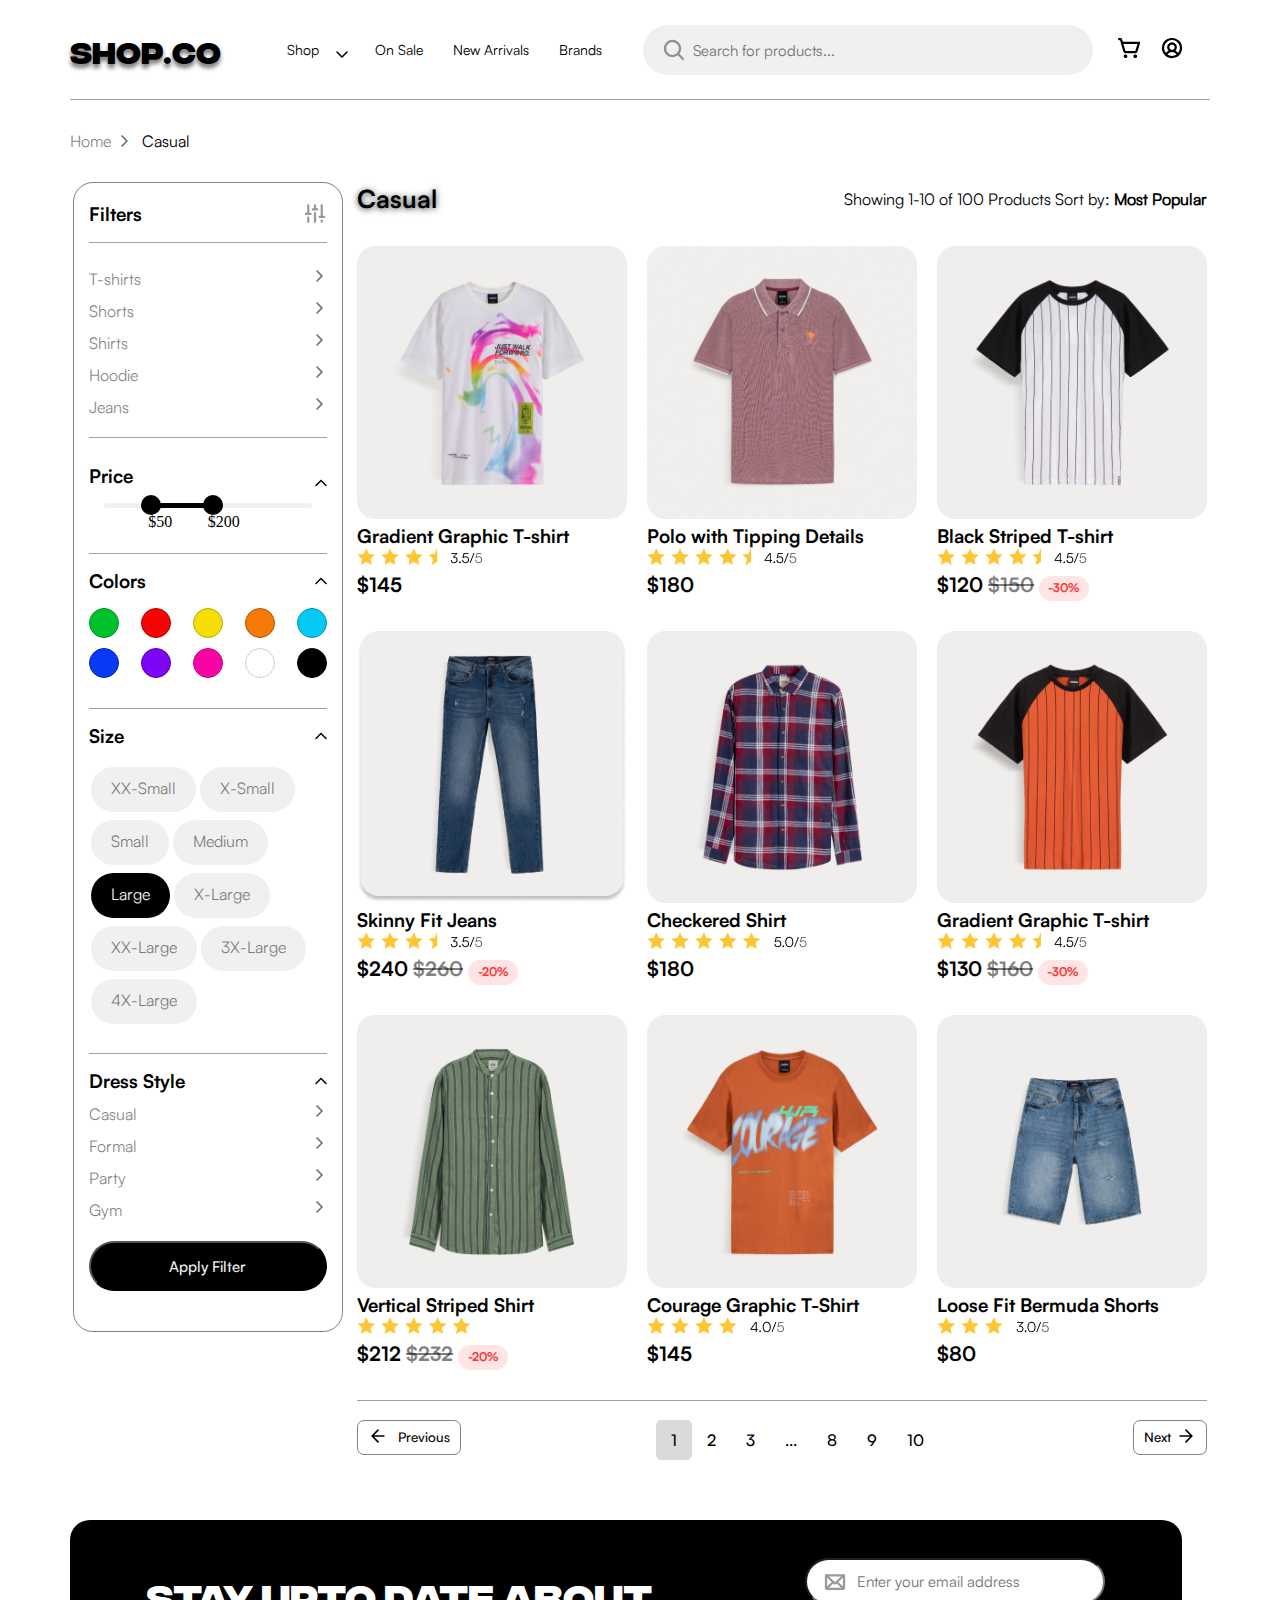
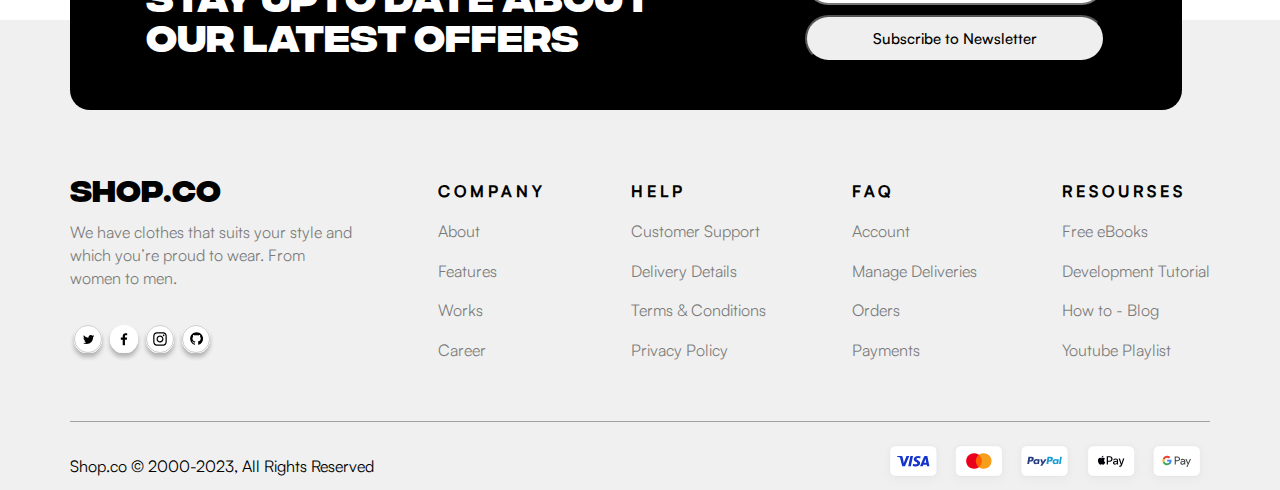
==== commit 666e4735: "Merge pull request #8 from moh123mos/category" ====
--- a/pages/category.html
+++ b/pages/category.html
@@ -1,158 +1,391 @@
 <!DOCTYPE html>
 <html lang="en">
-<head>
-    <meta charset="UTF-8">
-    <meta name="viewport" content="width=device-width, initial-scale=1.0">
-    <link rel="stylesheet" href="../styles/category.css">
-    <link rel="stylesheet" href="../styles/shared.css">
-    <link rel="stylesheet" href="../styles/all.css">
+  <head>
+    <meta charset="UTF-8" />
+    <meta name="viewport" content="width=device-width, initial-scale=1.0" />
+    <link rel="stylesheet" href="../styles/category.css" />
+    <link rel="stylesheet" href="../styles/shared.css" />
+    <link rel="stylesheet" href="../styles/all.css" />
     <title>Category</title>
-</head>
-<body>
- 
+  </head>
+
+  <body>
     <!-- =========================================start nav-bar======================================= -->
 
-<header>
-    <div class="container">
-     
+    <header>
+      <div class="container">
         <nav>
-            <div class="logo-layer">
-              
-                <a href="../index.html">
-                <h2 class="logo">SHOP.CO</h2>
-                </a>
-            </div><!--logo-layer  -->
-            <svg class="layers" width="24" height="24" viewBox="0 0 24 24" fill="none" xmlns="http://www.w3.org/2000/svg">
-                <path d="M21.375 12C21.375 12.2984 21.2565 12.5845 21.0455 12.7955C20.8345 13.0065 20.5484 13.125 20.25 13.125H3.75C3.45163 13.125 3.16548 13.0065 2.9545 12.7955C2.74353 12.5845 2.625 12.2984 2.625 12C2.625 11.7016 2.74353 11.4155 2.9545 11.2045C3.16548 10.9935 3.45163 10.875 3.75 10.875H20.25C20.5484 10.875 20.8345 10.9935 21.0455 11.2045C21.2565 11.4155 21.375 11.7016 21.375 12ZM3.75 7.125H20.25C20.5484 7.125 20.8345 7.00647 21.0455 6.7955C21.2565 6.58452 21.375 6.29837 21.375 6C21.375 5.70163 21.2565 5.41548 21.0455 5.2045C20.8345 4.99353 20.5484 4.875 20.25 4.875H3.75C3.45163 4.875 3.16548 4.99353 2.9545 5.2045C2.74353 5.41548 2.625 5.70163 2.625 6C2.625 6.29837 2.74353 6.58452 2.9545 6.7955C3.16548 7.00647 3.45163 7.125 3.75 7.125ZM20.25 16.875H3.75C3.45163 16.875 3.16548 16.9935 2.9545 17.2045C2.74353 17.4155 2.625 17.7016 2.625 18C2.625 18.2984 2.74353 18.5845 2.9545 18.7955C3.16548 19.0065 3.45163 19.125 3.75 19.125H20.25C20.5484 19.125 20.8345 19.0065 21.0455 18.7955C21.2565 18.5845 21.375 18.2984 21.375 18C21.375 17.7016 21.2565 17.4155 21.0455 17.2045C20.8345 16.9935 20.5484 16.875 20.25 16.875Z" fill="black"/>
-                </svg>
-                
-            <ul>
-                <li class="li1"><a href="#">Shop</a></li>
-                <svg class="arrow-bar" width="16" height="16" viewBox="0 0 16 16" fill="none" xmlns="http://www.w3.org/2000/svg">
-                    <path d="M13.5306 6.53063L8.5306 11.5306C8.46092 11.6005 8.37813 11.656 8.28696 11.6939C8.1958 11.7317 8.09806 11.7512 7.99935 11.7512C7.90064 11.7512 7.8029 11.7317 7.71173 11.6939C7.62057 11.656 7.53778 11.6005 7.4681 11.5306L2.4681 6.53063C2.3272 6.38973 2.24805 6.19864 2.24805 5.99938C2.24805 5.80012 2.3272 5.60902 2.4681 5.46813C2.60899 5.32723 2.80009 5.24808 2.99935 5.24808C3.19861 5.24808 3.3897 5.32723 3.5306 5.46813L7.99997 9.9375L12.4693 5.4675C12.6102 5.32661 12.8013 5.24745 13.0006 5.24745C13.1999 5.24745 13.391 5.32661 13.5318 5.4675C13.6727 5.6084 13.7519 5.7995 13.7519 5.99875C13.7519 6.19801 13.6727 6.38911 13.5318 6.53L13.5306 6.53063Z" fill="black"/>
-                    </svg>
-                <li><a href="#">On Sale</a></li>
-                <li><a href="#">New Arrivals</a></li>
-                <li><a href="#">Brands</a></li>
-            </ul>
-            <div class="search">
-                <svg class="search-icon" width="22" height="22" viewBox="0 0 22 22" fill="none" xmlns="http://www.w3.org/2000/svg">
-                    <path d="M20.7958 19.2041L16.3436 14.75C17.6785 13.0104 18.3018 10.8282 18.0869 8.64607C17.872 6.4639 16.8352 4.44516 15.1866 2.99937C13.538 1.55357 11.4013 0.788988 9.20972 0.860713C7.01817 0.932437 4.93595 1.8351 3.38546 3.38559C1.83497 4.93608 0.932307 7.0183 0.860583 9.20985C0.788858 11.4014 1.55344 13.5382 2.99924 15.1867C4.44503 16.8353 6.46377 17.8722 8.64594 18.087C10.8281 18.3019 13.0103 17.6787 14.7499 16.3438L19.2058 20.8006C19.3105 20.9053 19.4347 20.9883 19.5714 21.0449C19.7081 21.1016 19.8547 21.1307 20.0027 21.1307C20.1507 21.1307 20.2972 21.1016 20.434 21.0449C20.5707 20.9883 20.6949 20.9053 20.7996 20.8006C20.9042 20.696 20.9872 20.5717 21.0439 20.435C21.1005 20.2983 21.1296 20.1517 21.1296 20.0037C21.1296 19.8558 21.1005 19.7092 21.0439 19.5725C20.9872 19.4358 20.9042 19.3115 20.7996 19.2069L20.7958 19.2041ZM3.12487 9.5C3.12487 8.23915 3.49876 7.0066 4.19925 5.95824C4.89975 4.90988 5.89539 4.09278 7.06026 3.61027C8.22514 3.12776 9.50694 3.00151 10.7436 3.2475C11.9802 3.49348 13.1161 4.10064 14.0077 4.9922C14.8992 5.88376 15.5064 7.01967 15.7524 8.2563C15.9984 9.49293 15.8721 10.7747 15.3896 11.9396C14.9071 13.1045 14.09 14.1001 13.0416 14.8006C11.9933 15.5011 10.7607 15.875 9.49987 15.875C7.80965 15.8733 6.18915 15.2011 4.99398 14.0059C3.79882 12.8107 3.12661 11.1902 3.12487 9.5Z" fill="black" fill-opacity="0.4"/>
-                    </svg>
-                <input class="search-box" type="search" placeholder="Search for products...">
-            </div><!-- search -->
-            <div class="icons">
-                <svg class="search-icon-black" width="24" height="24" viewBox="0 0 24 24" fill="none" xmlns="http://www.w3.org/2000/svg">
-                    <path d="M21.7958 20.2041L17.3436 15.75C18.6785 14.0104 19.3018 11.8282 19.0869 9.64607C18.872 7.4639 17.8352 5.44516 16.1866 3.99937C14.538 2.55357 12.4013 1.78899 10.2097 1.86071C8.01817 1.93244 5.93595 2.8351 4.38546 4.38559C2.83497 5.93608 1.93231 8.0183 1.86058 10.2098C1.78886 12.4014 2.55344 14.5382 3.99924 16.1867C5.44503 17.8353 7.46377 18.8722 9.64594 19.087C11.8281 19.3019 14.0103 18.6787 15.7499 17.3438L20.2058 21.8006C20.3105 21.9053 20.4347 21.9883 20.5714 22.0449C20.7081 22.1016 20.8547 22.1307 21.0027 22.1307C21.1507 22.1307 21.2972 22.1016 21.434 22.0449C21.5707 21.9883 21.6949 21.9053 21.7996 21.8006C21.9042 21.696 21.9872 21.5717 22.0439 21.435C22.1005 21.2983 22.1296 21.1517 22.1296 21.0037C22.1296 20.8558 22.1005 20.7092 22.0439 20.5725C21.9872 20.4358 21.9042 20.3115 21.7996 20.2069L21.7958 20.2041ZM4.12487 10.5C4.12487 9.23915 4.49876 8.0066 5.19925 6.95824C5.89975 5.90988 6.89539 5.09278 8.06026 4.61027C9.22514 4.12776 10.5069 4.00151 11.7436 4.2475C12.9802 4.49348 14.1161 5.10064 15.0077 5.9922C15.8992 6.88376 16.5064 8.01967 16.7524 9.2563C16.9984 10.4929 16.8721 11.7747 16.3896 12.9396C15.9071 14.1045 15.09 15.1001 14.0416 15.8006C12.9933 16.5011 11.7607 16.875 10.4999 16.875C8.80965 16.8733 7.18915 16.2011 5.99398 15.0059C4.79882 13.8107 4.12661 12.1902 4.12487 10.5Z" fill="black"/>
-                    </svg>
-                <svg class="cart" width="24" height="24" viewBox="0 0 24 24" fill="none" xmlns="http://www.w3.org/2000/svg">
-                    <path d="M9.375 20.25C9.375 20.6208 9.26503 20.9834 9.059 21.2917C8.85298 21.6 8.56014 21.8404 8.21753 21.9823C7.87492 22.1242 7.49792 22.1613 7.1342 22.089C6.77049 22.0166 6.4364 21.838 6.17417 21.5758C5.91195 21.3136 5.73337 20.9795 5.66103 20.6158C5.58868 20.2521 5.62581 19.8751 5.76773 19.5325C5.90964 19.1899 6.14996 18.897 6.45831 18.691C6.76665 18.485 7.12916 18.375 7.5 18.375C7.99728 18.375 8.47419 18.5725 8.82582 18.9242C9.17745 19.2758 9.375 19.7527 9.375 20.25ZM17.25 18.375C16.8792 18.375 16.5166 18.485 16.2083 18.691C15.9 18.897 15.6596 19.1899 15.5177 19.5325C15.3758 19.8751 15.3387 20.2521 15.411 20.6158C15.4834 20.9795 15.662 21.3136 15.9242 21.5758C16.1864 21.838 16.5205 22.0166 16.8842 22.089C17.2479 22.1613 17.6249 22.1242 17.9675 21.9823C18.3101 21.8404 18.603 21.6 18.809 21.2917C19.015 20.9834 19.125 20.6208 19.125 20.25C19.125 19.7527 18.9275 19.2758 18.5758 18.9242C18.2242 18.5725 17.7473 18.375 17.25 18.375ZM22.0753 7.08094L19.5169 15.3966C19.3535 15.9343 19.0211 16.4051 18.569 16.739C18.1169 17.0729 17.5692 17.2521 17.0072 17.25H7.77469C7.2046 17.2482 6.65046 17.0616 6.1953 16.7183C5.74015 16.3751 5.40848 15.8936 5.25 15.3459L2.04469 4.125H1.125C0.826631 4.125 0.540483 4.00647 0.329505 3.7955C0.118526 3.58452 0 3.29837 0 3C0 2.70163 0.118526 2.41548 0.329505 2.2045C0.540483 1.99353 0.826631 1.875 1.125 1.875H2.32687C2.73407 1.87626 3.12988 2.00951 3.45493 2.25478C3.77998 2.50004 4.01674 2.84409 4.12969 3.23531L4.81312 5.625H21C21.1761 5.62499 21.3497 5.6663 21.5069 5.74561C21.664 5.82492 21.8004 5.94001 21.905 6.08164C22.0096 6.22326 22.0795 6.38746 22.1091 6.56102C22.1387 6.73458 22.1271 6.91266 22.0753 7.08094ZM19.4766 7.875H5.45531L7.41375 14.7281C7.43617 14.8065 7.48354 14.8755 7.54867 14.9245C7.6138 14.9736 7.69315 15.0001 7.77469 15H17.0072C17.0875 15.0002 17.1656 14.9746 17.2303 14.927C17.2949 14.8794 17.3426 14.8123 17.3662 14.7356L19.4766 7.875Z" fill="black"/>
-                    </svg>
-
-                <svg class="person" width="24" height="24" viewBox="0 0 24 24" fill="none" xmlns="http://www.w3.org/2000/svg">
-                        <path d="M12 1.875C9.99747 1.875 8.0399 2.46882 6.37486 3.58137C4.70981 4.69392 3.41206 6.27523 2.64572 8.12533C1.87939 9.97543 1.67888 12.0112 2.06955 13.9753C2.46023 15.9393 3.42454 17.7435 4.84055 19.1595C6.25656 20.5755 8.06066 21.5398 10.0247 21.9305C11.9888 22.3211 14.0246 22.1206 15.8747 21.3543C17.7248 20.5879 19.3061 19.2902 20.4186 17.6251C21.5312 15.9601 22.125 14.0025 22.125 12C22.122 9.3156 21.0543 6.74199 19.1562 4.84383C17.258 2.94567 14.6844 1.87798 12 1.875ZM7.45969 18.4284C7.98195 17.7143 8.66528 17.1335 9.45418 16.7331C10.2431 16.3327 11.1153 16.124 12 16.124C12.8847 16.124 13.7569 16.3327 14.5458 16.7331C15.3347 17.1335 16.0181 17.7143 16.5403 18.4284C15.2134 19.3695 13.6268 19.875 12 19.875C10.3732 19.875 8.78665 19.3695 7.45969 18.4284ZM9.375 11.25C9.375 10.7308 9.52896 10.2233 9.8174 9.79163C10.1058 9.35995 10.5158 9.0235 10.9955 8.82482C11.4751 8.62614 12.0029 8.57415 12.5121 8.67544C13.0213 8.77672 13.489 9.02673 13.8562 9.39384C14.2233 9.76096 14.4733 10.2287 14.5746 10.7379C14.6759 11.2471 14.6239 11.7749 14.4252 12.2545C14.2265 12.7342 13.8901 13.1442 13.4584 13.4326C13.0267 13.721 12.5192 13.875 12 13.875C11.3038 13.875 10.6361 13.5984 10.1438 13.1062C9.65157 12.6139 9.375 11.9462 9.375 11.25ZM18.1875 16.8694C17.4583 15.9419 16.5289 15.1914 15.4688 14.6737C16.1444 13.9896 16.6026 13.1208 16.7858 12.1769C16.9689 11.2329 16.8688 10.2558 16.498 9.36861C16.1273 8.4814 15.5024 7.72364 14.702 7.19068C13.9017 6.65771 12.9616 6.37334 12 6.37334C11.0384 6.37334 10.0983 6.65771 9.29797 7.19068C8.49762 7.72364 7.87275 8.4814 7.50198 9.36861C7.13121 10.2558 7.0311 11.2329 7.21424 12.1769C7.39739 13.1208 7.85561 13.9896 8.53125 14.6737C7.4711 15.1914 6.54168 15.9419 5.8125 16.8694C4.89661 15.7083 4.32614 14.3129 4.1664 12.8427C4.00665 11.3725 4.2641 9.88711 4.90925 8.55644C5.55441 7.22578 6.5612 6.10366 7.81439 5.31855C9.06757 4.53343 10.5165 4.11703 11.9953 4.11703C13.4741 4.11703 14.9231 4.53343 16.1762 5.31855C17.4294 6.10366 18.4362 7.22578 19.0814 8.55644C19.7265 9.88711 19.984 11.3725 19.8242 12.8427C19.6645 14.3129 19.094 15.7083 18.1781 16.8694H18.1875Z" fill="black"/>
-                        </svg>
-            </div><!-- icons -->
-            
-            <form>
-                <!-- <input type="search"> -->
-            </form>
-        </nav>  
-    </div><!-- container -->
-</header>   
+          <div class="logo-layer">
+            <a href="../index.html">
+              <h2 class="logo">SHOP.CO</h2>
+            </a>
+          </div>
+          <!--logo-layer  -->
+          <label for="menu-id">
+            <svg
+              class="layers"
+              width="24"
+              height="24"
+              viewBox="0 0 24 24"
+              fill="none"
+              xmlns="http://www.w3.org/2000/svg"
+            >
+              <path
+                d="M21.375 12C21.375 12.2984 21.2565 12.5845 21.0455 12.7955C20.8345 13.0065 20.5484 13.125 20.25 13.125H3.75C3.45163 13.125 3.16548 13.0065 2.9545 12.7955C2.74353 12.5845 2.625 12.2984 2.625 12C2.625 11.7016 2.74353 11.4155 2.9545 11.2045C3.16548 10.9935 3.45163 10.875 3.75 10.875H20.25C20.5484 10.875 20.8345 10.9935 21.0455 11.2045C21.2565 11.4155 21.375 11.7016 21.375 12ZM3.75 7.125H20.25C20.5484 7.125 20.8345 7.00647 21.0455 6.7955C21.2565 6.58452 21.375 6.29837 21.375 6C21.375 5.70163 21.2565 5.41548 21.0455 5.2045C20.8345 4.99353 20.5484 4.875 20.25 4.875H3.75C3.45163 4.875 3.16548 4.99353 2.9545 5.2045C2.74353 5.41548 2.625 5.70163 2.625 6C2.625 6.29837 2.74353 6.58452 2.9545 6.7955C3.16548 7.00647 3.45163 7.125 3.75 7.125ZM20.25 16.875H3.75C3.45163 16.875 3.16548 16.9935 2.9545 17.2045C2.74353 17.4155 2.625 17.7016 2.625 18C2.625 18.2984 2.74353 18.5845 2.9545 18.7955C3.16548 19.0065 3.45163 19.125 3.75 19.125H20.25C20.5484 19.125 20.8345 19.0065 21.0455 18.7955C21.2565 18.5845 21.375 18.2984 21.375 18C21.375 17.7016 21.2565 17.4155 21.0455 17.2045C20.8345 16.9935 20.5484 16.875 20.25 16.875Z"
+                fill="black"
+              />
+            </svg>
+          </label>
+          <input type="checkbox" id="menu-id" />
+
+          <ul>
+            <li class="li1">
+              <a href="../pages/product-details.html">Shop</a>
+            </li>
+            <svg
+              class="arrow-bar"
+              width="16"
+              height="16"
+              viewBox="0 0 16 16"
+              fill="none"
+              xmlns="http://www.w3.org/2000/svg"
+            >
+              <path
+                d="M13.5306 6.53063L8.5306 11.5306C8.46092 11.6005 8.37813 11.656 8.28696 11.6939C8.1958 11.7317 8.09806 11.7512 7.99935 11.7512C7.90064 11.7512 7.8029 11.7317 7.71173 11.6939C7.62057 11.656 7.53778 11.6005 7.4681 11.5306L2.4681 6.53063C2.3272 6.38973 2.24805 6.19864 2.24805 5.99938C2.24805 5.80012 2.3272 5.60902 2.4681 5.46813C2.60899 5.32723 2.80009 5.24808 2.99935 5.24808C3.19861 5.24808 3.3897 5.32723 3.5306 5.46813L7.99997 9.9375L12.4693 5.4675C12.6102 5.32661 12.8013 5.24745 13.0006 5.24745C13.1999 5.24745 13.391 5.32661 13.5318 5.4675C13.6727 5.6084 13.7519 5.7995 13.7519 5.99875C13.7519 6.19801 13.6727 6.38911 13.5318 6.53L13.5306 6.53063Z"
+                fill="black"
+              />
+            </svg>
+            <li><a href="../index.html">On Sale</a></li>
+            <li><a href="../index.html">New Arrivals</a></li>
+            <li><a href="../index.html">Brands</a></li>
+          </ul>
+          <div class="search">
+            <svg
+              class="search-icon"
+              width="22"
+              height="22"
+              viewBox="0 0 22 22"
+              fill="none"
+              xmlns="http://www.w3.org/2000/svg"
+            >
+              <path
+                d="M20.7958 19.2041L16.3436 14.75C17.6785 13.0104 18.3018 10.8282 18.0869 8.64607C17.872 6.4639 16.8352 4.44516 15.1866 2.99937C13.538 1.55357 11.4013 0.788988 9.20972 0.860713C7.01817 0.932437 4.93595 1.8351 3.38546 3.38559C1.83497 4.93608 0.932307 7.0183 0.860583 9.20985C0.788858 11.4014 1.55344 13.5382 2.99924 15.1867C4.44503 16.8353 6.46377 17.8722 8.64594 18.087C10.8281 18.3019 13.0103 17.6787 14.7499 16.3438L19.2058 20.8006C19.3105 20.9053 19.4347 20.9883 19.5714 21.0449C19.7081 21.1016 19.8547 21.1307 20.0027 21.1307C20.1507 21.1307 20.2972 21.1016 20.434 21.0449C20.5707 20.9883 20.6949 20.9053 20.7996 20.8006C20.9042 20.696 20.9872 20.5717 21.0439 20.435C21.1005 20.2983 21.1296 20.1517 21.1296 20.0037C21.1296 19.8558 21.1005 19.7092 21.0439 19.5725C20.9872 19.4358 20.9042 19.3115 20.7996 19.2069L20.7958 19.2041ZM3.12487 9.5C3.12487 8.23915 3.49876 7.0066 4.19925 5.95824C4.89975 4.90988 5.89539 4.09278 7.06026 3.61027C8.22514 3.12776 9.50694 3.00151 10.7436 3.2475C11.9802 3.49348 13.1161 4.10064 14.0077 4.9922C14.8992 5.88376 15.5064 7.01967 15.7524 8.2563C15.9984 9.49293 15.8721 10.7747 15.3896 11.9396C14.9071 13.1045 14.09 14.1001 13.0416 14.8006C11.9933 15.5011 10.7607 15.875 9.49987 15.875C7.80965 15.8733 6.18915 15.2011 4.99398 14.0059C3.79882 12.8107 3.12661 11.1902 3.12487 9.5Z"
+                fill="black"
+                fill-opacity="0.4"
+              />
+            </svg>
+            <input
+              class="search-box"
+              type="search"
+              placeholder="Search for products..."
+            />
+          </div>
+          <!-- search -->
+          <div class="icons">
+            <svg
+              class="search-icon-black"
+              width="24"
+              height="24"
+              viewBox="0 0 24 24"
+              fill="none"
+              xmlns="http://www.w3.org/2000/svg"
+            >
+              <path
+                d="M21.7958 20.2041L17.3436 15.75C18.6785 14.0104 19.3018 11.8282 19.0869 9.64607C18.872 7.4639 17.8352 5.44516 16.1866 3.99937C14.538 2.55357 12.4013 1.78899 10.2097 1.86071C8.01817 1.93244 5.93595 2.8351 4.38546 4.38559C2.83497 5.93608 1.93231 8.0183 1.86058 10.2098C1.78886 12.4014 2.55344 14.5382 3.99924 16.1867C5.44503 17.8353 7.46377 18.8722 9.64594 19.087C11.8281 19.3019 14.0103 18.6787 15.7499 17.3438L20.2058 21.8006C20.3105 21.9053 20.4347 21.9883 20.5714 22.0449C20.7081 22.1016 20.8547 22.1307 21.0027 22.1307C21.1507 22.1307 21.2972 22.1016 21.434 22.0449C21.5707 21.9883 21.6949 21.9053 21.7996 21.8006C21.9042 21.696 21.9872 21.5717 22.0439 21.435C22.1005 21.2983 22.1296 21.1517 22.1296 21.0037C22.1296 20.8558 22.1005 20.7092 22.0439 20.5725C21.9872 20.4358 21.9042 20.3115 21.7996 20.2069L21.7958 20.2041ZM4.12487 10.5C4.12487 9.23915 4.49876 8.0066 5.19925 6.95824C5.89975 5.90988 6.89539 5.09278 8.06026 4.61027C9.22514 4.12776 10.5069 4.00151 11.7436 4.2475C12.9802 4.49348 14.1161 5.10064 15.0077 5.9922C15.8992 6.88376 16.5064 8.01967 16.7524 9.2563C16.9984 10.4929 16.8721 11.7747 16.3896 12.9396C15.9071 14.1045 15.09 15.1001 14.0416 15.8006C12.9933 16.5011 11.7607 16.875 10.4999 16.875C8.80965 16.8733 7.18915 16.2011 5.99398 15.0059C4.79882 13.8107 4.12661 12.1902 4.12487 10.5Z"
+                fill="black"
+              />
+            </svg>
+            <svg
+              class="cart"
+              width="24"
+              height="24"
+              viewBox="0 0 24 24"
+              fill="none"
+              xmlns="http://www.w3.org/2000/svg"
+            >
+              <path
+                d="M9.375 20.25C9.375 20.6208 9.26503 20.9834 9.059 21.2917C8.85298 21.6 8.56014 21.8404 8.21753 21.9823C7.87492 22.1242 7.49792 22.1613 7.1342 22.089C6.77049 22.0166 6.4364 21.838 6.17417 21.5758C5.91195 21.3136 5.73337 20.9795 5.66103 20.6158C5.58868 20.2521 5.62581 19.8751 5.76773 19.5325C5.90964 19.1899 6.14996 18.897 6.45831 18.691C6.76665 18.485 7.12916 18.375 7.5 18.375C7.99728 18.375 8.47419 18.5725 8.82582 18.9242C9.17745 19.2758 9.375 19.7527 9.375 20.25ZM17.25 18.375C16.8792 18.375 16.5166 18.485 16.2083 18.691C15.9 18.897 15.6596 19.1899 15.5177 19.5325C15.3758 19.8751 15.3387 20.2521 15.411 20.6158C15.4834 20.9795 15.662 21.3136 15.9242 21.5758C16.1864 21.838 16.5205 22.0166 16.8842 22.089C17.2479 22.1613 17.6249 22.1242 17.9675 21.9823C18.3101 21.8404 18.603 21.6 18.809 21.2917C19.015 20.9834 19.125 20.6208 19.125 20.25C19.125 19.7527 18.9275 19.2758 18.5758 18.9242C18.2242 18.5725 17.7473 18.375 17.25 18.375ZM22.0753 7.08094L19.5169 15.3966C19.3535 15.9343 19.0211 16.4051 18.569 16.739C18.1169 17.0729 17.5692 17.2521 17.0072 17.25H7.77469C7.2046 17.2482 6.65046 17.0616 6.1953 16.7183C5.74015 16.3751 5.40848 15.8936 5.25 15.3459L2.04469 4.125H1.125C0.826631 4.125 0.540483 4.00647 0.329505 3.7955C0.118526 3.58452 0 3.29837 0 3C0 2.70163 0.118526 2.41548 0.329505 2.2045C0.540483 1.99353 0.826631 1.875 1.125 1.875H2.32687C2.73407 1.87626 3.12988 2.00951 3.45493 2.25478C3.77998 2.50004 4.01674 2.84409 4.12969 3.23531L4.81312 5.625H21C21.1761 5.62499 21.3497 5.6663 21.5069 5.74561C21.664 5.82492 21.8004 5.94001 21.905 6.08164C22.0096 6.22326 22.0795 6.38746 22.1091 6.56102C22.1387 6.73458 22.1271 6.91266 22.0753 7.08094ZM19.4766 7.875H5.45531L7.41375 14.7281C7.43617 14.8065 7.48354 14.8755 7.54867 14.9245C7.6138 14.9736 7.69315 15.0001 7.77469 15H17.0072C17.0875 15.0002 17.1656 14.9746 17.2303 14.927C17.2949 14.8794 17.3426 14.8123 17.3662 14.7356L19.4766 7.875Z"
+                fill="black"
+              />
+            </svg>
+
+            <svg
+              class="person"
+              width="24"
+              height="24"
+              viewBox="0 0 24 24"
+              fill="none"
+              xmlns="http://www.w3.org/2000/svg"
+            >
+              <path
+                d="M12 1.875C9.99747 1.875 8.0399 2.46882 6.37486 3.58137C4.70981 4.69392 3.41206 6.27523 2.64572 8.12533C1.87939 9.97543 1.67888 12.0112 2.06955 13.9753C2.46023 15.9393 3.42454 17.7435 4.84055 19.1595C6.25656 20.5755 8.06066 21.5398 10.0247 21.9305C11.9888 22.3211 14.0246 22.1206 15.8747 21.3543C17.7248 20.5879 19.3061 19.2902 20.4186 17.6251C21.5312 15.9601 22.125 14.0025 22.125 12C22.122 9.3156 21.0543 6.74199 19.1562 4.84383C17.258 2.94567 14.6844 1.87798 12 1.875ZM7.45969 18.4284C7.98195 17.7143 8.66528 17.1335 9.45418 16.7331C10.2431 16.3327 11.1153 16.124 12 16.124C12.8847 16.124 13.7569 16.3327 14.5458 16.7331C15.3347 17.1335 16.0181 17.7143 16.5403 18.4284C15.2134 19.3695 13.6268 19.875 12 19.875C10.3732 19.875 8.78665 19.3695 7.45969 18.4284ZM9.375 11.25C9.375 10.7308 9.52896 10.2233 9.8174 9.79163C10.1058 9.35995 10.5158 9.0235 10.9955 8.82482C11.4751 8.62614 12.0029 8.57415 12.5121 8.67544C13.0213 8.77672 13.489 9.02673 13.8562 9.39384C14.2233 9.76096 14.4733 10.2287 14.5746 10.7379C14.6759 11.2471 14.6239 11.7749 14.4252 12.2545C14.2265 12.7342 13.8901 13.1442 13.4584 13.4326C13.0267 13.721 12.5192 13.875 12 13.875C11.3038 13.875 10.6361 13.5984 10.1438 13.1062C9.65157 12.6139 9.375 11.9462 9.375 11.25ZM18.1875 16.8694C17.4583 15.9419 16.5289 15.1914 15.4688 14.6737C16.1444 13.9896 16.6026 13.1208 16.7858 12.1769C16.9689 11.2329 16.8688 10.2558 16.498 9.36861C16.1273 8.4814 15.5024 7.72364 14.702 7.19068C13.9017 6.65771 12.9616 6.37334 12 6.37334C11.0384 6.37334 10.0983 6.65771 9.29797 7.19068C8.49762 7.72364 7.87275 8.4814 7.50198 9.36861C7.13121 10.2558 7.0311 11.2329 7.21424 12.1769C7.39739 13.1208 7.85561 13.9896 8.53125 14.6737C7.4711 15.1914 6.54168 15.9419 5.8125 16.8694C4.89661 15.7083 4.32614 14.3129 4.1664 12.8427C4.00665 11.3725 4.2641 9.88711 4.90925 8.55644C5.55441 7.22578 6.5612 6.10366 7.81439 5.31855C9.06757 4.53343 10.5165 4.11703 11.9953 4.11703C13.4741 4.11703 14.9231 4.53343 16.1762 5.31855C17.4294 6.10366 18.4362 7.22578 19.0814 8.55644C19.7265 9.88711 19.984 11.3725 19.8242 12.8427C19.6645 14.3129 19.094 15.7083 18.1781 16.8694H18.1875Z"
+                fill="black"
+              />
+            </svg>
+          </div>
+          <!-- icons -->
+
+          <form>
+            <!-- <input type="search"> -->
+          </form>
+        </nav>
+      </div>
+      <!-- container -->
+    </header>
     <!-- =========================================End nav-bar======================================= -->
-     <!-- =====================================================start casual-nav-section======================================-->
+    <!-- =====================================================start casual-nav-section======================================-->
     <div class="casual-nav-section">
-        <div class="container">
-            <div class="casual-nav">
-                <ul>
-                    <li class="li1">Home</li>
-                    <svg class="casual-svg" width="16" height="16" viewBox="0 0 16 16" fill="none" xmlns="http://www.w3.org/2000/svg">
-                        <path d="M6.53073 2.46937L11.5307 7.46937C11.6007 7.53905 11.6561 7.62184 11.694 7.71301C11.7318 7.80417 11.7513 7.90191 11.7513 8.00062C11.7513 8.09933 11.7318 8.19707 11.694 8.28824C11.6561 8.3794 11.6007 8.46219 11.5307 8.53187L6.53073 13.5319C6.38984 13.6728 6.19874 13.7519 5.99948 13.7519C5.80023 13.7519 5.60913 13.6728 5.46823 13.5319C5.32734 13.391 5.24818 13.1999 5.24818 13.0006C5.24818 12.8014 5.32734 12.6103 5.46823 12.4694L9.93761 8L5.46761 3.53062C5.32671 3.38973 5.24756 3.19863 5.24756 2.99937C5.24756 2.80011 5.32671 2.60902 5.46761 2.46812C5.60851 2.32723 5.7996 2.24807 5.99886 2.24807C6.19812 2.24807 6.38921 2.32723 6.53011 2.46812L6.53073 2.46937Z" fill="black" fill-opacity="0.6"/>
-                        </svg>
-                    <li>Casual</li>
-                </ul>
-            </div><!-- container -->
-        </div><!-- casual-nav -->
-    </div><!-- casual-nav-section -->
+      <div class="container">
+        <div class="casual-nav">
+          <ul>
+            <li class="li1">Home</li>
+            <svg
+              class="casual-svg"
+              width="16"
+              height="16"
+              viewBox="0 0 16 16"
+              fill="none"
+              xmlns="http://www.w3.org/2000/svg"
+            >
+              <path
+                d="M6.53073 2.46937L11.5307 7.46937C11.6007 7.53905 11.6561 7.62184 11.694 7.71301C11.7318 7.80417 11.7513 7.90191 11.7513 8.00062C11.7513 8.09933 11.7318 8.19707 11.694 8.28824C11.6561 8.3794 11.6007 8.46219 11.5307 8.53187L6.53073 13.5319C6.38984 13.6728 6.19874 13.7519 5.99948 13.7519C5.80023 13.7519 5.60913 13.6728 5.46823 13.5319C5.32734 13.391 5.24818 13.1999 5.24818 13.0006C5.24818 12.8014 5.32734 12.6103 5.46823 12.4694L9.93761 8L5.46761 3.53062C5.32671 3.38973 5.24756 3.19863 5.24756 2.99937C5.24756 2.80011 5.32671 2.60902 5.46761 2.46812C5.60851 2.32723 5.7996 2.24807 5.99886 2.24807C6.19812 2.24807 6.38921 2.32723 6.53011 2.46812L6.53073 2.46937Z"
+                fill="black"
+                fill-opacity="0.6"
+              />
+            </svg>
+            <li>Casual</li>
+          </ul>
+        </div>
+        <!-- container -->
+      </div>
+      <!-- casual-nav -->
+    </div>
+    <!-- casual-nav-section -->
     <!-- =======================================================end casual-nav-section==================== -->
     <!-- =======================================================start main section==================== -->
-        <div class="main">
-            <div class="container">
-
-                <div class="filters-icon-hover">
-                        
-                </div>
-
-                <div class="filters">
-                    <div class="filter-section f-s1">
-                            <h3>Filters</h3>
-                            <svg class="icon" width="24" height="25" viewBox="0 0 24 25" fill="none" xmlns="http://www.w3.org/2000/svg">
-                                <path d="M13.125 12.125V20.75C13.125 21.0484 13.0065 21.3345 12.7955 21.5455C12.5845 21.7565 12.2984 21.875 12 21.875C11.7016 21.875 11.4155 21.7565 11.2045 21.5455C10.9935 21.3345 10.875 21.0484 10.875 20.75V12.125C10.875 11.8266 10.9935 11.5405 11.2045 11.3295C11.4155 11.1185 11.7016 11 12 11C12.2984 11 12.5845 11.1185 12.7955 11.3295C13.0065 11.5405 13.125 11.8266 13.125 12.125ZM18.75 18.5C18.4516 18.5 18.1655 18.6185 17.9545 18.8295C17.7435 19.0405 17.625 19.3266 17.625 19.625V20.75C17.625 21.0484 17.7435 21.3345 17.9545 21.5455C18.1655 21.7565 18.4516 21.875 18.75 21.875C19.0484 21.875 19.3345 21.7565 19.5455 21.5455C19.7565 21.3345 19.875 21.0484 19.875 20.75V19.625C19.875 19.3266 19.7565 19.0405 19.5455 18.8295C19.3345 18.6185 19.0484 18.5 18.75 18.5ZM21 14.75H19.875V4.25C19.875 3.95163 19.7565 3.66548 19.5455 3.4545C19.3345 3.24353 19.0484 3.125 18.75 3.125C18.4516 3.125 18.1655 3.24353 17.9545 3.4545C17.7435 3.66548 17.625 3.95163 17.625 4.25V14.75H16.5C16.2016 14.75 15.9155 14.8685 15.7045 15.0795C15.4935 15.2905 15.375 15.5766 15.375 15.875C15.375 16.1734 15.4935 16.4595 15.7045 16.6705C15.9155 16.8815 16.2016 17 16.5 17H21C21.2984 17 21.5845 16.8815 21.7955 16.6705C22.0065 16.4595 22.125 16.1734 22.125 15.875C22.125 15.5766 22.0065 15.2905 21.7955 15.0795C21.5845 14.8685 21.2984 14.75 21 14.75ZM5.25 15.5C4.95163 15.5 4.66548 15.6185 4.4545 15.8295C4.24353 16.0405 4.125 16.3266 4.125 16.625V20.75C4.125 21.0484 4.24353 21.3345 4.4545 21.5455C4.66548 21.7565 4.95163 21.875 5.25 21.875C5.54837 21.875 5.83452 21.7565 6.0455 21.5455C6.25647 21.3345 6.375 21.0484 6.375 20.75V16.625C6.375 16.3266 6.25647 16.0405 6.0455 15.8295C5.83452 15.6185 5.54837 15.5 5.25 15.5ZM7.5 11.75H6.375V4.25C6.375 3.95163 6.25647 3.66548 6.0455 3.4545C5.83452 3.24353 5.54837 3.125 5.25 3.125C4.95163 3.125 4.66548 3.24353 4.4545 3.4545C4.24353 3.66548 4.125 3.95163 4.125 4.25V11.75H3C2.70163 11.75 2.41548 11.8685 2.2045 12.0795C1.99353 12.2905 1.875 12.5766 1.875 12.875C1.875 13.1734 1.99353 13.4595 2.2045 13.6705C2.41548 13.8815 2.70163 14 3 14H7.5C7.79837 14 8.08452 13.8815 8.2955 13.6705C8.50647 13.4595 8.625 13.1734 8.625 12.875C8.625 12.5766 8.50647 12.2905 8.2955 12.0795C8.08452 11.8685 7.79837 11.75 7.5 11.75ZM14.25 7.25H13.125V4.25C13.125 3.95163 13.0065 3.66548 12.7955 3.4545C12.5845 3.24353 12.2984 3.125 12 3.125C11.7016 3.125 11.4155 3.24353 11.2045 3.4545C10.9935 3.66548 10.875 3.95163 10.875 4.25V7.25H9.75C9.45163 7.25 9.16548 7.36853 8.9545 7.5795C8.74353 7.79048 8.625 8.07663 8.625 8.375C8.625 8.67337 8.74353 8.95952 8.9545 9.1705C9.16548 9.38147 9.45163 9.5 9.75 9.5H14.25C14.5484 9.5 14.8345 9.38147 15.0455 9.1705C15.2565 8.95952 15.375 8.67337 15.375 8.375C15.375 8.07663 15.2565 7.79048 15.0455 7.5795C14.8345 7.36853 14.5484 7.25 14.25 7.25Z" fill="black" fill-opacity="0.4"/>
-                                </svg>
-                    </div><!-- filter-section  f-s1-->
-                            
-                    <div class="filter-section f-s2">
-                        <div class="subtitle">
-                            <p>T-shirts</p>
-                            <svg class="filter-svg" width="16" height="16" viewBox="0 0 16 16" fill="none" xmlns="http://www.w3.org/2000/svg">
-                                <path d="M6.53073 2.46937L11.5307 7.46937C11.6007 7.53905 11.6561 7.62184 11.694 7.71301C11.7318 7.80417 11.7513 7.90191 11.7513 8.00062C11.7513 8.09933 11.7318 8.19707 11.694 8.28824C11.6561 8.3794 11.6007 8.46219 11.5307 8.53187L6.53073 13.5319C6.38984 13.6728 6.19874 13.7519 5.99948 13.7519C5.80023 13.7519 5.60913 13.6728 5.46823 13.5319C5.32734 13.391 5.24818 13.1999 5.24818 13.0006C5.24818 12.8014 5.32734 12.6103 5.46823 12.4694L9.93761 8L5.46761 3.53062C5.32671 3.38973 5.24756 3.19863 5.24756 2.99937C5.24756 2.80011 5.32671 2.60902 5.46761 2.46812C5.60851 2.32723 5.7996 2.24807 5.99886 2.24807C6.19812 2.24807 6.38921 2.32723 6.53011 2.46812L6.53073 2.46937Z" fill="black" fill-opacity="0.6"/>
-                                </svg>
-                        </div><!--subtitle-->
-                        
-                        <div class="subtitle">
-                            <p>Shorts</p>
-                            <svg class="filter-svg" width="16" height="16" viewBox="0 0 16 16" fill="none" xmlns="http://www.w3.org/2000/svg">
-                                    <path d="M6.53073 2.46937L11.5307 7.46937C11.6007 7.53905 11.6561 7.62184 11.694 7.71301C11.7318 7.80417 11.7513 7.90191 11.7513 8.00062C11.7513 8.09933 11.7318 8.19707 11.694 8.28824C11.6561 8.3794 11.6007 8.46219 11.5307 8.53187L6.53073 13.5319C6.38984 13.6728 6.19874 13.7519 5.99948 13.7519C5.80023 13.7519 5.60913 13.6728 5.46823 13.5319C5.32734 13.391 5.24818 13.1999 5.24818 13.0006C5.24818 12.8014 5.32734 12.6103 5.46823 12.4694L9.93761 8L5.46761 3.53062C5.32671 3.38973 5.24756 3.19863 5.24756 2.99937C5.24756 2.80011 5.32671 2.60902 5.46761 2.46812C5.60851 2.32723 5.7996 2.24807 5.99886 2.24807C6.19812 2.24807 6.38921 2.32723 6.53011 2.46812L6.53073 2.46937Z" fill="black" fill-opacity="0.6"/>
-                                </svg>
-                        </div><!--subtitle-->
-                        
-                        <div class="subtitle">
-                            <p>Shirts</p>
-                            <svg class="filter-svg" width="16" height="16" viewBox="0 0 16 16" fill="none" xmlns="http://www.w3.org/2000/svg">
-                                    <path d="M6.53073 2.46937L11.5307 7.46937C11.6007 7.53905 11.6561 7.62184 11.694 7.71301C11.7318 7.80417 11.7513 7.90191 11.7513 8.00062C11.7513 8.09933 11.7318 8.19707 11.694 8.28824C11.6561 8.3794 11.6007 8.46219 11.5307 8.53187L6.53073 13.5319C6.38984 13.6728 6.19874 13.7519 5.99948 13.7519C5.80023 13.7519 5.60913 13.6728 5.46823 13.5319C5.32734 13.391 5.24818 13.1999 5.24818 13.0006C5.24818 12.8014 5.32734 12.6103 5.46823 12.4694L9.93761 8L5.46761 3.53062C5.32671 3.38973 5.24756 3.19863 5.24756 2.99937C5.24756 2.80011 5.32671 2.60902 5.46761 2.46812C5.60851 2.32723 5.7996 2.24807 5.99886 2.24807C6.19812 2.24807 6.38921 2.32723 6.53011 2.46812L6.53073 2.46937Z" fill="black" fill-opacity="0.6"/>
-                                </svg> 
-                        </div><!--subtitle-->
-                        
-                        <div class="subtitle">
-                            <p>Hoodie</p>
-                            <svg class="filter-svg" width="16" height="16" viewBox="0 0 16 16" fill="none" xmlns="http://www.w3.org/2000/svg">
-                                    <path d="M6.53073 2.46937L11.5307 7.46937C11.6007 7.53905 11.6561 7.62184 11.694 7.71301C11.7318 7.80417 11.7513 7.90191 11.7513 8.00062C11.7513 8.09933 11.7318 8.19707 11.694 8.28824C11.6561 8.3794 11.6007 8.46219 11.5307 8.53187L6.53073 13.5319C6.38984 13.6728 6.19874 13.7519 5.99948 13.7519C5.80023 13.7519 5.60913 13.6728 5.46823 13.5319C5.32734 13.391 5.24818 13.1999 5.24818 13.0006C5.24818 12.8014 5.32734 12.6103 5.46823 12.4694L9.93761 8L5.46761 3.53062C5.32671 3.38973 5.24756 3.19863 5.24756 2.99937C5.24756 2.80011 5.32671 2.60902 5.46761 2.46812C5.60851 2.32723 5.7996 2.24807 5.99886 2.24807C6.19812 2.24807 6.38921 2.32723 6.53011 2.46812L6.53073 2.46937Z" fill="black" fill-opacity="0.6"/>
-                                </svg> 
-                        </div><!--subtitle-->
-                        
-                        <div class="subtitle  subtitle5">
-                            <p>Jeans</p>
-                            <svg class="filter-svg" width="16" height="16" viewBox="0 0 16 16" fill="none" xmlns="http://www.w3.org/2000/svg">
-                                    <path d="M6.53073 2.46937L11.5307 7.46937C11.6007 7.53905 11.6561 7.62184 11.694 7.71301C11.7318 7.80417 11.7513 7.90191 11.7513 8.00062C11.7513 8.09933 11.7318 8.19707 11.694 8.28824C11.6561 8.3794 11.6007 8.46219 11.5307 8.53187L6.53073 13.5319C6.38984 13.6728 6.19874 13.7519 5.99948 13.7519C5.80023 13.7519 5.60913 13.6728 5.46823 13.5319C5.32734 13.391 5.24818 13.1999 5.24818 13.0006C5.24818 12.8014 5.32734 12.6103 5.46823 12.4694L9.93761 8L5.46761 3.53062C5.32671 3.38973 5.24756 3.19863 5.24756 2.99937C5.24756 2.80011 5.32671 2.60902 5.46761 2.46812C5.60851 2.32723 5.7996 2.24807 5.99886 2.24807C6.19812 2.24807 6.38921 2.32723 6.53011 2.46812L6.53073 2.46937Z" fill="black" fill-opacity="0.6"/>
-                                </svg>
-                        </div><!--subtitle-->
-                    </div><!-- filter-section  f-s2-->
-                            
-                    <div class="filter-section f-s3">
-                        <div class="price">
-                            <h3>Price</h3>
-                            <svg width="12" height="8" viewBox="0 0 12 8" fill="none" xmlns="http://www.w3.org/2000/svg">
-                                <path d="M0.469402 5.96945L5.4694 0.969449C5.53908 0.899529 5.62187 0.844052 5.71304 0.806198C5.8042 0.768344 5.90194 0.748858 6.00065 0.748858C6.09936 0.748858 6.1971 0.768344 6.28827 0.806198C6.37943 0.844052 6.46222 0.899529 6.5319 0.969449L11.5319 5.96945C11.6728 6.11034 11.752 6.30144 11.752 6.5007C11.752 6.69996 11.6728 6.89105 11.5319 7.03195C11.391 7.17284 11.1999 7.252 11.0007 7.252C10.8014 7.252 10.6103 7.17284 10.4694 7.03195L6.00003 2.56257L1.53065 7.03257C1.38976 7.17347 1.19866 7.25263 0.999403 7.25263C0.800145 7.25263 0.609049 7.17347 0.468153 7.03257C0.327257 6.89168 0.2481 6.70058 0.2481 6.50132C0.2481 6.30207 0.327257 6.11097 0.468153 5.97007L0.469402 5.96945Z" fill="black"/>
-                                </svg>
-                        </div><!-- price -->
-                        <div class=" ranges">
-                            <input class="range1" type="range" min="1" max="100" value="50" width= "10px" oninput="this.nextElementSibling.value = this.value">
+    <div class="main">
+      <div class="container">
+        <label for="filter-id">
+          <div class="filters-icon-hover"></div>
+        </label>
+        <input type="checkbox" id="filter-id" />
+
+        <div class="filters">
+          <div class="overlay"></div>
+          <div class="filter-section f-s1">
+            <h3>Filters</h3>
+            <label for="filter-id">
+              <svg
+                class="icon-x"
+                width="24"
+                height="25"
+                viewBox="0 0 24 25"
+                fill="none"
+                xmlns="http://www.w3.org/2000/svg"
+              >
+                <path
+                  d="M19.5459 18.4541C19.7572 18.6654 19.876 18.952 19.876 19.2509C19.876 19.5498 19.7572 19.8365 19.5459 20.0478C19.3346 20.2592 19.0479 20.3779 18.749 20.3779C18.4501 20.3779 18.1635 20.2592 17.9521 20.0478L12 14.0937L6.0459 20.0459C5.83455 20.2573 5.54791 20.376 5.24902 20.376C4.95014 20.376 4.66349 20.2573 4.45215 20.0459C4.2408 19.8346 4.12207 19.5479 4.12207 19.2491C4.12207 18.9502 4.2408 18.6635 4.45215 18.4522L10.4062 12.5L4.45402 6.54593C4.24268 6.33459 4.12395 6.04795 4.12395 5.74906C4.12395 5.45017 4.24268 5.16353 4.45402 4.95218C4.66537 4.74084 4.95201 4.62211 5.2509 4.62211C5.54978 4.62211 5.83643 4.74084 6.04777 4.95218L12 10.9062L17.954 4.95125C18.1654 4.7399 18.452 4.62117 18.7509 4.62117C19.0498 4.62117 19.3364 4.7399 19.5478 4.95125C19.7591 5.16259 19.8778 5.44924 19.8778 5.74812C19.8778 6.04701 19.7591 6.33365 19.5478 6.545L13.5937 12.5L19.5459 18.4541Z"
+                  fill="black"
+                  fill-opacity="0.4"
+                />
+              </svg>
+            </label>
+
+            <svg
+              class="icon"
+              width="24"
+              height="25"
+              viewBox="0 0 24 25"
+              fill="none"
+              xmlns="http://www.w3.org/2000/svg"
+            >
+              <path
+                d="M13.125 12.125V20.75C13.125 21.0484 13.0065 21.3345 12.7955 21.5455C12.5845 21.7565 12.2984 21.875 12 21.875C11.7016 21.875 11.4155 21.7565 11.2045 21.5455C10.9935 21.3345 10.875 21.0484 10.875 20.75V12.125C10.875 11.8266 10.9935 11.5405 11.2045 11.3295C11.4155 11.1185 11.7016 11 12 11C12.2984 11 12.5845 11.1185 12.7955 11.3295C13.0065 11.5405 13.125 11.8266 13.125 12.125ZM18.75 18.5C18.4516 18.5 18.1655 18.6185 17.9545 18.8295C17.7435 19.0405 17.625 19.3266 17.625 19.625V20.75C17.625 21.0484 17.7435 21.3345 17.9545 21.5455C18.1655 21.7565 18.4516 21.875 18.75 21.875C19.0484 21.875 19.3345 21.7565 19.5455 21.5455C19.7565 21.3345 19.875 21.0484 19.875 20.75V19.625C19.875 19.3266 19.7565 19.0405 19.5455 18.8295C19.3345 18.6185 19.0484 18.5 18.75 18.5ZM21 14.75H19.875V4.25C19.875 3.95163 19.7565 3.66548 19.5455 3.4545C19.3345 3.24353 19.0484 3.125 18.75 3.125C18.4516 3.125 18.1655 3.24353 17.9545 3.4545C17.7435 3.66548 17.625 3.95163 17.625 4.25V14.75H16.5C16.2016 14.75 15.9155 14.8685 15.7045 15.0795C15.4935 15.2905 15.375 15.5766 15.375 15.875C15.375 16.1734 15.4935 16.4595 15.7045 16.6705C15.9155 16.8815 16.2016 17 16.5 17H21C21.2984 17 21.5845 16.8815 21.7955 16.6705C22.0065 16.4595 22.125 16.1734 22.125 15.875C22.125 15.5766 22.0065 15.2905 21.7955 15.0795C21.5845 14.8685 21.2984 14.75 21 14.75ZM5.25 15.5C4.95163 15.5 4.66548 15.6185 4.4545 15.8295C4.24353 16.0405 4.125 16.3266 4.125 16.625V20.75C4.125 21.0484 4.24353 21.3345 4.4545 21.5455C4.66548 21.7565 4.95163 21.875 5.25 21.875C5.54837 21.875 5.83452 21.7565 6.0455 21.5455C6.25647 21.3345 6.375 21.0484 6.375 20.75V16.625C6.375 16.3266 6.25647 16.0405 6.0455 15.8295C5.83452 15.6185 5.54837 15.5 5.25 15.5ZM7.5 11.75H6.375V4.25C6.375 3.95163 6.25647 3.66548 6.0455 3.4545C5.83452 3.24353 5.54837 3.125 5.25 3.125C4.95163 3.125 4.66548 3.24353 4.4545 3.4545C4.24353 3.66548 4.125 3.95163 4.125 4.25V11.75H3C2.70163 11.75 2.41548 11.8685 2.2045 12.0795C1.99353 12.2905 1.875 12.5766 1.875 12.875C1.875 13.1734 1.99353 13.4595 2.2045 13.6705C2.41548 13.8815 2.70163 14 3 14H7.5C7.79837 14 8.08452 13.8815 8.2955 13.6705C8.50647 13.4595 8.625 13.1734 8.625 12.875C8.625 12.5766 8.50647 12.2905 8.2955 12.0795C8.08452 11.8685 7.79837 11.75 7.5 11.75ZM14.25 7.25H13.125V4.25C13.125 3.95163 13.0065 3.66548 12.7955 3.4545C12.5845 3.24353 12.2984 3.125 12 3.125C11.7016 3.125 11.4155 3.24353 11.2045 3.4545C10.9935 3.66548 10.875 3.95163 10.875 4.25V7.25H9.75C9.45163 7.25 9.16548 7.36853 8.9545 7.5795C8.74353 7.79048 8.625 8.07663 8.625 8.375C8.625 8.67337 8.74353 8.95952 8.9545 9.1705C9.16548 9.38147 9.45163 9.5 9.75 9.5H14.25C14.5484 9.5 14.8345 9.38147 15.0455 9.1705C15.2565 8.95952 15.375 8.67337 15.375 8.375C15.375 8.07663 15.2565 7.79048 15.0455 7.5795C14.8345 7.36853 14.5484 7.25 14.25 7.25Z"
+                fill="black"
+                fill-opacity="0.4"
+              />
+            </svg>
+          </div>
+          <!-- filter-section  f-s1-->
+
+          <div class="filter-section f-s2">
+            <div class="subtitle">
+              <p>T-shirts</p>
+              <svg
+                class="filter-svg"
+                width="16"
+                height="16"
+                viewBox="0 0 16 16"
+                fill="none"
+                xmlns="http://www.w3.org/2000/svg"
+              >
+                <path
+                  d="M6.53073 2.46937L11.5307 7.46937C11.6007 7.53905 11.6561 7.62184 11.694 7.71301C11.7318 7.80417 11.7513 7.90191 11.7513 8.00062C11.7513 8.09933 11.7318 8.19707 11.694 8.28824C11.6561 8.3794 11.6007 8.46219 11.5307 8.53187L6.53073 13.5319C6.38984 13.6728 6.19874 13.7519 5.99948 13.7519C5.80023 13.7519 5.60913 13.6728 5.46823 13.5319C5.32734 13.391 5.24818 13.1999 5.24818 13.0006C5.24818 12.8014 5.32734 12.6103 5.46823 12.4694L9.93761 8L5.46761 3.53062C5.32671 3.38973 5.24756 3.19863 5.24756 2.99937C5.24756 2.80011 5.32671 2.60902 5.46761 2.46812C5.60851 2.32723 5.7996 2.24807 5.99886 2.24807C6.19812 2.24807 6.38921 2.32723 6.53011 2.46812L6.53073 2.46937Z"
+                  fill="black"
+                  fill-opacity="0.6"
+                />
+              </svg>
+            </div>
+            <!--subtitle-->
+
+            <div class="subtitle">
+              <p>Shorts</p>
+              <svg
+                class="filter-svg"
+                width="16"
+                height="16"
+                viewBox="0 0 16 16"
+                fill="none"
+                xmlns="http://www.w3.org/2000/svg"
+              >
+                <path
+                  d="M6.53073 2.46937L11.5307 7.46937C11.6007 7.53905 11.6561 7.62184 11.694 7.71301C11.7318 7.80417 11.7513 7.90191 11.7513 8.00062C11.7513 8.09933 11.7318 8.19707 11.694 8.28824C11.6561 8.3794 11.6007 8.46219 11.5307 8.53187L6.53073 13.5319C6.38984 13.6728 6.19874 13.7519 5.99948 13.7519C5.80023 13.7519 5.60913 13.6728 5.46823 13.5319C5.32734 13.391 5.24818 13.1999 5.24818 13.0006C5.24818 12.8014 5.32734 12.6103 5.46823 12.4694L9.93761 8L5.46761 3.53062C5.32671 3.38973 5.24756 3.19863 5.24756 2.99937C5.24756 2.80011 5.32671 2.60902 5.46761 2.46812C5.60851 2.32723 5.7996 2.24807 5.99886 2.24807C6.19812 2.24807 6.38921 2.32723 6.53011 2.46812L6.53073 2.46937Z"
+                  fill="black"
+                  fill-opacity="0.6"
+                />
+              </svg>
+            </div>
+            <!--subtitle-->
+
+            <div class="subtitle">
+              <p>Shirts</p>
+              <svg
+                class="filter-svg"
+                width="16"
+                height="16"
+                viewBox="0 0 16 16"
+                fill="none"
+                xmlns="http://www.w3.org/2000/svg"
+              >
+                <path
+                  d="M6.53073 2.46937L11.5307 7.46937C11.6007 7.53905 11.6561 7.62184 11.694 7.71301C11.7318 7.80417 11.7513 7.90191 11.7513 8.00062C11.7513 8.09933 11.7318 8.19707 11.694 8.28824C11.6561 8.3794 11.6007 8.46219 11.5307 8.53187L6.53073 13.5319C6.38984 13.6728 6.19874 13.7519 5.99948 13.7519C5.80023 13.7519 5.60913 13.6728 5.46823 13.5319C5.32734 13.391 5.24818 13.1999 5.24818 13.0006C5.24818 12.8014 5.32734 12.6103 5.46823 12.4694L9.93761 8L5.46761 3.53062C5.32671 3.38973 5.24756 3.19863 5.24756 2.99937C5.24756 2.80011 5.32671 2.60902 5.46761 2.46812C5.60851 2.32723 5.7996 2.24807 5.99886 2.24807C6.19812 2.24807 6.38921 2.32723 6.53011 2.46812L6.53073 2.46937Z"
+                  fill="black"
+                  fill-opacity="0.6"
+                />
+              </svg>
+            </div>
+            <!--subtitle-->
+
+            <div class="subtitle">
+              <p>Hoodie</p>
+              <svg
+                class="filter-svg"
+                width="16"
+                height="16"
+                viewBox="0 0 16 16"
+                fill="none"
+                xmlns="http://www.w3.org/2000/svg"
+              >
+                <path
+                  d="M6.53073 2.46937L11.5307 7.46937C11.6007 7.53905 11.6561 7.62184 11.694 7.71301C11.7318 7.80417 11.7513 7.90191 11.7513 8.00062C11.7513 8.09933 11.7318 8.19707 11.694 8.28824C11.6561 8.3794 11.6007 8.46219 11.5307 8.53187L6.53073 13.5319C6.38984 13.6728 6.19874 13.7519 5.99948 13.7519C5.80023 13.7519 5.60913 13.6728 5.46823 13.5319C5.32734 13.391 5.24818 13.1999 5.24818 13.0006C5.24818 12.8014 5.32734 12.6103 5.46823 12.4694L9.93761 8L5.46761 3.53062C5.32671 3.38973 5.24756 3.19863 5.24756 2.99937C5.24756 2.80011 5.32671 2.60902 5.46761 2.46812C5.60851 2.32723 5.7996 2.24807 5.99886 2.24807C6.19812 2.24807 6.38921 2.32723 6.53011 2.46812L6.53073 2.46937Z"
+                  fill="black"
+                  fill-opacity="0.6"
+                />
+              </svg>
+            </div>
+            <!--subtitle-->
+
+            <div class="subtitle subtitle5">
+              <p>Jeans</p>
+              <svg
+                class="filter-svg"
+                width="16"
+                height="16"
+                viewBox="0 0 16 16"
+                fill="none"
+                xmlns="http://www.w3.org/2000/svg"
+              >
+                <path
+                  d="M6.53073 2.46937L11.5307 7.46937C11.6007 7.53905 11.6561 7.62184 11.694 7.71301C11.7318 7.80417 11.7513 7.90191 11.7513 8.00062C11.7513 8.09933 11.7318 8.19707 11.694 8.28824C11.6561 8.3794 11.6007 8.46219 11.5307 8.53187L6.53073 13.5319C6.38984 13.6728 6.19874 13.7519 5.99948 13.7519C5.80023 13.7519 5.60913 13.6728 5.46823 13.5319C5.32734 13.391 5.24818 13.1999 5.24818 13.0006C5.24818 12.8014 5.32734 12.6103 5.46823 12.4694L9.93761 8L5.46761 3.53062C5.32671 3.38973 5.24756 3.19863 5.24756 2.99937C5.24756 2.80011 5.32671 2.60902 5.46761 2.46812C5.60851 2.32723 5.7996 2.24807 5.99886 2.24807C6.19812 2.24807 6.38921 2.32723 6.53011 2.46812L6.53073 2.46937Z"
+                  fill="black"
+                  fill-opacity="0.6"
+                />
+              </svg>
+            </div>
+            <!--subtitle-->
+          </div>
+          <!-- filter-section  f-s2-->
+
+          <div class="filter-section f-s3">
+            <div class="price">
+              <h3>Price</h3>
+              <svg
+                width="12"
+                height="8"
+                viewBox="0 0 12 8"
+                fill="none"
+                xmlns="http://www.w3.org/2000/svg"
+              >
+                <path
+                  d="M0.469402 5.96945L5.4694 0.969449C5.53908 0.899529 5.62187 0.844052 5.71304 0.806198C5.8042 0.768344 5.90194 0.748858 6.00065 0.748858C6.09936 0.748858 6.1971 0.768344 6.28827 0.806198C6.37943 0.844052 6.46222 0.899529 6.5319 0.969449L11.5319 5.96945C11.6728 6.11034 11.752 6.30144 11.752 6.5007C11.752 6.69996 11.6728 6.89105 11.5319 7.03195C11.391 7.17284 11.1999 7.252 11.0007 7.252C10.8014 7.252 10.6103 7.17284 10.4694 7.03195L6.00003 2.56257L1.53065 7.03257C1.38976 7.17347 1.19866 7.25263 0.999403 7.25263C0.800145 7.25263 0.609049 7.17347 0.468153 7.03257C0.327257 6.89168 0.2481 6.70058 0.2481 6.50132C0.2481 6.30207 0.327257 6.11097 0.468153 5.97007L0.469402 5.96945Z"
+                  fill="black"
+                />
+              </svg>
+            </div>
+            <!-- price -->
+            <!-- <div class=" ranges"> -->
+            <!-- <input class="range1" type="range" min="1" max="100" value="50" width= "10px" oninput="this.nextElementSibling.value = this.value">
                             <output class="output1">50</output><span class="span1">$</span>
                             <input class="range2" type="range" min="1" max="400" value="200" width= "10px" oninput="this.nextElementSibling.value = this.value">
-                            <output class="output2">200</output><span class="span2">$</span>
-                        </div><!--ranges  -->
-                    </div><!-- filter-section  f-s3-->
-                            
-                    <div class="filter-section f-s4">
-                        <div class="color">
-                            <h3>Colors</h3>
-                            <svg width="12" height="8" viewBox="0 0 12 8" fill="none" xmlns="http://www.w3.org/2000/svg">
-                                <path d="M0.469402 5.96945L5.4694 0.969449C5.53908 0.899529 5.62187 0.844052 5.71304 0.806198C5.8042 0.768344 5.90194 0.748858 6.00065 0.748858C6.09936 0.748858 6.1971 0.768344 6.28827 0.806198C6.37943 0.844052 6.46222 0.899529 6.5319 0.969449L11.5319 5.96945C11.6728 6.11034 11.752 6.30144 11.752 6.5007C11.752 6.69996 11.6728 6.89105 11.5319 7.03195C11.391 7.17284 11.1999 7.252 11.0007 7.252C10.8014 7.252 10.6103 7.17284 10.4694 7.03195L6.00003 2.56257L1.53065 7.03257C1.38976 7.17347 1.19866 7.25263 0.999403 7.25263C0.800145 7.25263 0.609049 7.17347 0.468153 7.03257C0.327257 6.89168 0.2481 6.70058 0.2481 6.50132C0.2481 6.30207 0.327257 6.11097 0.468153 5.97007L0.469402 5.96945Z" fill="black"/>
-                                </svg>
-                        </div><!-- color -->
-                        <div class="color-items1">
-                            <div class="color1">
+                            <output class="output2">200</output><span class="span2">$</span> -->
+
+            <div class="middle">
+              <div class="multi-range-slider">
+                <span class="range-span-left">
+                  <span id="myValue-left"></span>
+                </span>
+                <input
+                  type="range"
+                  id="input-left"
+                  min="0"
+                  max="200"
+                  value="50"
+                />
+
+                <span class="range-span-right">
+                  <span id="myValue-right"></span>
+                </span>
+                <input
+                  type="range"
+                  id="input-right"
+                  min="0"
+                  max="400"
+                  value="200"
+                />
+
+                <div class="slider">
+                  <div class="track"></div>
+                  <div class="range"></div>
+                  <div class="thumb left"></div>
+                  <div class="thumb right"></div>
+                </div>
+              </div>
+            </div>
+
+            <!-- </div>ranges  -->
+          </div>
+          <!-- filter-section  f-s3-->
+
+          <div class="filter-section f-s4">
+            <div class="color">
+              <h3>Colors</h3>
+              <svg
+                width="12"
+                height="8"
+                viewBox="0 0 12 8"
+                fill="none"
+                xmlns="http://www.w3.org/2000/svg"
+              >
+                <path
+                  d="M0.469402 5.96945L5.4694 0.969449C5.53908 0.899529 5.62187 0.844052 5.71304 0.806198C5.8042 0.768344 5.90194 0.748858 6.00065 0.748858C6.09936 0.748858 6.1971 0.768344 6.28827 0.806198C6.37943 0.844052 6.46222 0.899529 6.5319 0.969449L11.5319 5.96945C11.6728 6.11034 11.752 6.30144 11.752 6.5007C11.752 6.69996 11.6728 6.89105 11.5319 7.03195C11.391 7.17284 11.1999 7.252 11.0007 7.252C10.8014 7.252 10.6103 7.17284 10.4694 7.03195L6.00003 2.56257L1.53065 7.03257C1.38976 7.17347 1.19866 7.25263 0.999403 7.25263C0.800145 7.25263 0.609049 7.17347 0.468153 7.03257C0.327257 6.89168 0.2481 6.70058 0.2481 6.50132C0.2481 6.30207 0.327257 6.11097 0.468153 5.97007L0.469402 5.96945Z"
+                  fill="black"
+                />
+              </svg>
+            </div>
+            <!-- color -->
+            <div class="color-items1">
+              <!-- <div class="color1">
+
                             </div>
                             <div class="color2">
                             </div>
@@ -161,10 +394,51 @@
                             <div class="color4">
                             </div>
                             <div class="color5">
-                            </div>
-                       </div><!--color-items1  -->
-                        <div class="color-items2">
-                                <div class="color6">
+                            </div> -->
+
+              <div class="main-color1">
+                <label for="color-check1">
+                  <div class="color1"></div>
+                </label>
+                <input type="checkbox" id="color-check1" />
+                <span>✓</span>
+              </div>
+
+              <div class="main-color2">
+                <label for="color-check2">
+                  <div class="color2"></div>
+                </label>
+                <input type="checkbox" id="color-check2" />
+                <span>✓</span>
+              </div>
+
+              <div class="main-color3">
+                <label for="color-check3">
+                  <div class="color3"></div>
+                </label>
+                <input type="checkbox" id="color-check3" />
+                <span>✓</span>
+              </div>
+
+              <div class="main-color4">
+                <label for="color-check4">
+                  <div class="color4"></div>
+                </label>
+                <input type="checkbox" id="color-check4" />
+                <span>✓</span>
+              </div>
+
+              <div class="main-color5">
+                <label for="color-check5">
+                  <div class="color5"></div>
+                </label>
+                <input type="checkbox" id="color-check5" />
+                <span>✓</span>
+              </div>
+            </div>
+            <!--color-items1  -->
+            <div class="color-items2">
+              <!-- <div class="color6">
                                     ✓
                                 </div>
                                 <div class="color7">
@@ -174,85 +448,200 @@
                                 <div class="color9">
                                 </div>
                                 <div class="color10">
-                                </div>
-                        </div><!--color-items2-->
-                    </div><!-- filter-section  f-s4-->
-                        
-                    <div class="filter-section f-s5">
-                        <div class="size">
-                            <h3>Size</h3>
-                            <svg width="12" height="8" viewBox="0 0 12 8" fill="none" xmlns="http://www.w3.org/2000/svg">
-                                <path d="M0.469402 5.96945L5.4694 0.969449C5.53908 0.899529 5.62187 0.844052 5.71304 0.806198C5.8042 0.768344 5.90194 0.748858 6.00065 0.748858C6.09936 0.748858 6.1971 0.768344 6.28827 0.806198C6.37943 0.844052 6.46222 0.899529 6.5319 0.969449L11.5319 5.96945C11.6728 6.11034 11.752 6.30144 11.752 6.5007C11.752 6.69996 11.6728 6.89105 11.5319 7.03195C11.391 7.17284 11.1999 7.252 11.0007 7.252C10.8014 7.252 10.6103 7.17284 10.4694 7.03195L6.00003 2.56257L1.53065 7.03257C1.38976 7.17347 1.19866 7.25263 0.999403 7.25263C0.800145 7.25263 0.609049 7.17347 0.468153 7.03257C0.327257 6.89168 0.2481 6.70058 0.2481 6.50132C0.2481 6.30207 0.327257 6.11097 0.468153 5.97007L0.469402 5.96945Z" fill="black"/>
-                                </svg>
-                        </div><!-- size -->
-
-                        <div class="size-item">
-                            <span class="size-text">XX-Small</span>
-                            <span class="size-text">X-Small</span>
-                        </div><!--  size1-item-->
-                        <div class="size-item">
-                            <span class="size-text">Small</span>
-                            <span class="size-text">Medium</span>
-                        </div><!--  size1-item-->
-                        <div class="size-item">
-                            <span class="size-text focused">Large</span>
-                            <span class="size-text">X-Large</span>
-                        </div><!--  size1-item-->
-                        <div class="size-item">
-                            <span class="size-text">XX-Large</span>
-                            <span class="size-text">3X-Large</span>
-                        </div><!--  size1-item-->
-                        <div class="size-item">
-                            <span class="size-text">4X-Large</span>
-                        </div><!--  size1-item-->
-                    </div><!-- filter-section  f-s5-->
-                            
-                    <div class="filter-section f-s6">
-                        <div class="dress">
-                            <h3>Dress Style</h3>
-                            <svg width="12" height="8" viewBox="0 0 12 8" fill="none" xmlns="http://www.w3.org/2000/svg">
-                                <path d="M0.469402 5.96945L5.4694 0.969449C5.53908 0.899529 5.62187 0.844052 5.71304 0.806198C5.8042 0.768344 5.90194 0.748858 6.00065 0.748858C6.09936 0.748858 6.1971 0.768344 6.28827 0.806198C6.37943 0.844052 6.46222 0.899529 6.5319 0.969449L11.5319 5.96945C11.6728 6.11034 11.752 6.30144 11.752 6.5007C11.752 6.69996 11.6728 6.89105 11.5319 7.03195C11.391 7.17284 11.1999 7.252 11.0007 7.252C10.8014 7.252 10.6103 7.17284 10.4694 7.03195L6.00003 2.56257L1.53065 7.03257C1.38976 7.17347 1.19866 7.25263 0.999403 7.25263C0.800145 7.25263 0.609049 7.17347 0.468153 7.03257C0.327257 6.89168 0.2481 6.70058 0.2481 6.50132C0.2481 6.30207 0.327257 6.11097 0.468153 5.97007L0.469402 5.96945Z" fill="black"/>
-                                </svg>
-                        </div><!-- dress -->
-                        <div class="dress-subtitle">
-                            <p>Casual</p>
-                            <svg class="filter-svg" width="16" height="16" viewBox="0 0 16 16" fill="none" xmlns="http://www.w3.org/2000/svg">
-                                <path d="M6.53073 2.46937L11.5307 7.46937C11.6007 7.53905 11.6561 7.62184 11.694 7.71301C11.7318 7.80417 11.7513 7.90191 11.7513 8.00062C11.7513 8.09933 11.7318 8.19707 11.694 8.28824C11.6561 8.3794 11.6007 8.46219 11.5307 8.53187L6.53073 13.5319C6.38984 13.6728 6.19874 13.7519 5.99948 13.7519C5.80023 13.7519 5.60913 13.6728 5.46823 13.5319C5.32734 13.391 5.24818 13.1999 5.24818 13.0006C5.24818 12.8014 5.32734 12.6103 5.46823 12.4694L9.93761 8L5.46761 3.53062C5.32671 3.38973 5.24756 3.19863 5.24756 2.99937C5.24756 2.80011 5.32671 2.60902 5.46761 2.46812C5.60851 2.32723 5.7996 2.24807 5.99886 2.24807C6.19812 2.24807 6.38921 2.32723 6.53011 2.46812L6.53073 2.46937Z" fill="black" fill-opacity="0.6"/>
-                                </svg>
-                        </div><!--subtitle-->
-                        
-                        <div class="dress-subtitle">
-                            <p>Formal</p>
-                            <svg class="filter-svg" width="16" height="16" viewBox="0 0 16 16" fill="none" xmlns="http://www.w3.org/2000/svg">
-                                    <path d="M6.53073 2.46937L11.5307 7.46937C11.6007 7.53905 11.6561 7.62184 11.694 7.71301C11.7318 7.80417 11.7513 7.90191 11.7513 8.00062C11.7513 8.09933 11.7318 8.19707 11.694 8.28824C11.6561 8.3794 11.6007 8.46219 11.5307 8.53187L6.53073 13.5319C6.38984 13.6728 6.19874 13.7519 5.99948 13.7519C5.80023 13.7519 5.60913 13.6728 5.46823 13.5319C5.32734 13.391 5.24818 13.1999 5.24818 13.0006C5.24818 12.8014 5.32734 12.6103 5.46823 12.4694L9.93761 8L5.46761 3.53062C5.32671 3.38973 5.24756 3.19863 5.24756 2.99937C5.24756 2.80011 5.32671 2.60902 5.46761 2.46812C5.60851 2.32723 5.7996 2.24807 5.99886 2.24807C6.19812 2.24807 6.38921 2.32723 6.53011 2.46812L6.53073 2.46937Z" fill="black" fill-opacity="0.6"/>
-                                </svg>
-                        </div><!--subtitle-->
-                        
-                        <div class="dress-subtitle">
-                            <p>Party</p>
-                            <svg class="filter-svg" width="16" height="16" viewBox="0 0 16 16" fill="none" xmlns="http://www.w3.org/2000/svg">
-                                    <path d="M6.53073 2.46937L11.5307 7.46937C11.6007 7.53905 11.6561 7.62184 11.694 7.71301C11.7318 7.80417 11.7513 7.90191 11.7513 8.00062C11.7513 8.09933 11.7318 8.19707 11.694 8.28824C11.6561 8.3794 11.6007 8.46219 11.5307 8.53187L6.53073 13.5319C6.38984 13.6728 6.19874 13.7519 5.99948 13.7519C5.80023 13.7519 5.60913 13.6728 5.46823 13.5319C5.32734 13.391 5.24818 13.1999 5.24818 13.0006C5.24818 12.8014 5.32734 12.6103 5.46823 12.4694L9.93761 8L5.46761 3.53062C5.32671 3.38973 5.24756 3.19863 5.24756 2.99937C5.24756 2.80011 5.32671 2.60902 5.46761 2.46812C5.60851 2.32723 5.7996 2.24807 5.99886 2.24807C6.19812 2.24807 6.38921 2.32723 6.53011 2.46812L6.53073 2.46937Z" fill="black" fill-opacity="0.6"/>
-                                </svg> 
-                        </div><!--subtitle-->
-                        
-                        <div class="dress-subtitle">
-                            <p>Gym</p>
-                            <svg class="filter-svg" width="16" height="16" viewBox="0 0 16 16" fill="none" xmlns="http://www.w3.org/2000/svg">
-                                    <path d="M6.53073 2.46937L11.5307 7.46937C11.6007 7.53905 11.6561 7.62184 11.694 7.71301C11.7318 7.80417 11.7513 7.90191 11.7513 8.00062C11.7513 8.09933 11.7318 8.19707 11.694 8.28824C11.6561 8.3794 11.6007 8.46219 11.5307 8.53187L6.53073 13.5319C6.38984 13.6728 6.19874 13.7519 5.99948 13.7519C5.80023 13.7519 5.60913 13.6728 5.46823 13.5319C5.32734 13.391 5.24818 13.1999 5.24818 13.0006C5.24818 12.8014 5.32734 12.6103 5.46823 12.4694L9.93761 8L5.46761 3.53062C5.32671 3.38973 5.24756 3.19863 5.24756 2.99937C5.24756 2.80011 5.32671 2.60902 5.46761 2.46812C5.60851 2.32723 5.7996 2.24807 5.99886 2.24807C6.19812 2.24807 6.38921 2.32723 6.53011 2.46812L6.53073 2.46937Z" fill="black" fill-opacity="0.6"/>
-                                </svg>    
-                        </div><!--subtitle-->
-                        <input class="button" type="button" value="Apply Filter">
-                    </div><!-- filter-section  f-s6-->
-                            
-                    <div class="filter-section f-s7">
-                            
-                    </div><!-- filter-section  f-s7-->
-
-                </div><!-- filters -->
-                <div class="casual">
-                    <div class="head">
-                        <h2>Casual</h2>
-                        <!-- <svg class="casual-logo" width="106" height="33" viewBox="0 0 106 33" fill="none" xmlns="http://www.w3.org/2000/svg">
+                                </div> -->
+              <div class="main-color6">
+                <label for="color-check6">
+                  <div class="color6"></div>
+                </label>
+                <input type="checkbox" id="color-check6" />
+                <span>✓</span>
+              </div>
+
+              <div class="main-color7">
+                <label for="color-check7">
+                  <div class="color7"></div>
+                </label>
+                <input type="checkbox" id="color-check7" />
+                <span>✓</span>
+              </div>
+
+              <div class="main-color8">
+                <label for="color-check8">
+                  <div class="color8"></div>
+                </label>
+                <input type="checkbox" id="color-check8" />
+                <span>✓</span>
+              </div>
+
+              <div class="main-color9">
+                <label for="color-check9">
+                  <div class="color9"></div>
+                </label>
+                <input type="checkbox" id="color-check9" />
+                <span>✓</span>
+              </div>
+
+              <div class="main-color10">
+                <label for="color-check10">
+                  <div class="color10"></div>
+                </label>
+                <input type="checkbox" id="color-check10" />
+                <span>✓</span>
+              </div>
+            </div>
+            <!--color-items2-->
+          </div>
+          <!-- filter-section  f-s4-->
+
+          <div class="filter-section f-s5">
+            <div class="size">
+              <h3>Size</h3>
+              <svg
+                width="12"
+                height="8"
+                viewBox="0 0 12 8"
+                fill="none"
+                xmlns="http://www.w3.org/2000/svg"
+              >
+                <path
+                  d="M0.469402 5.96945L5.4694 0.969449C5.53908 0.899529 5.62187 0.844052 5.71304 0.806198C5.8042 0.768344 5.90194 0.748858 6.00065 0.748858C6.09936 0.748858 6.1971 0.768344 6.28827 0.806198C6.37943 0.844052 6.46222 0.899529 6.5319 0.969449L11.5319 5.96945C11.6728 6.11034 11.752 6.30144 11.752 6.5007C11.752 6.69996 11.6728 6.89105 11.5319 7.03195C11.391 7.17284 11.1999 7.252 11.0007 7.252C10.8014 7.252 10.6103 7.17284 10.4694 7.03195L6.00003 2.56257L1.53065 7.03257C1.38976 7.17347 1.19866 7.25263 0.999403 7.25263C0.800145 7.25263 0.609049 7.17347 0.468153 7.03257C0.327257 6.89168 0.2481 6.70058 0.2481 6.50132C0.2481 6.30207 0.327257 6.11097 0.468153 5.97007L0.469402 5.96945Z"
+                  fill="black"
+                />
+              </svg>
+            </div>
+            <!-- size -->
+
+            <div class="size-item">
+              <span class="size-text">XX-Small</span>
+              <span class="size-text">X-Small</span>
+            </div>
+            <!--  size1-item-->
+            <div class="size-item">
+              <span class="size-text">Small</span>
+              <span class="size-text">Medium</span>
+            </div>
+            <!--  size1-item-->
+            <div class="size-item">
+              <span class="size-text focused">Large</span>
+              <span class="size-text">X-Large</span>
+            </div>
+            <!--  size1-item-->
+            <div class="size-item">
+              <span class="size-text">XX-Large</span>
+              <span class="size-text">3X-Large</span>
+            </div>
+            <!--  size1-item-->
+            <div class="size-item">
+              <span class="size-text">4X-Large</span>
+            </div>
+            <!--  size1-item-->
+          </div>
+          <!-- filter-section  f-s5-->
+
+          <div class="filter-section f-s6">
+            <div class="dress">
+              <h3>Dress Style</h3>
+              <svg
+                width="12"
+                height="8"
+                viewBox="0 0 12 8"
+                fill="none"
+                xmlns="http://www.w3.org/2000/svg"
+              >
+                <path
+                  d="M0.469402 5.96945L5.4694 0.969449C5.53908 0.899529 5.62187 0.844052 5.71304 0.806198C5.8042 0.768344 5.90194 0.748858 6.00065 0.748858C6.09936 0.748858 6.1971 0.768344 6.28827 0.806198C6.37943 0.844052 6.46222 0.899529 6.5319 0.969449L11.5319 5.96945C11.6728 6.11034 11.752 6.30144 11.752 6.5007C11.752 6.69996 11.6728 6.89105 11.5319 7.03195C11.391 7.17284 11.1999 7.252 11.0007 7.252C10.8014 7.252 10.6103 7.17284 10.4694 7.03195L6.00003 2.56257L1.53065 7.03257C1.38976 7.17347 1.19866 7.25263 0.999403 7.25263C0.800145 7.25263 0.609049 7.17347 0.468153 7.03257C0.327257 6.89168 0.2481 6.70058 0.2481 6.50132C0.2481 6.30207 0.327257 6.11097 0.468153 5.97007L0.469402 5.96945Z"
+                  fill="black"
+                />
+              </svg>
+            </div>
+            <!-- dress -->
+            <div class="dress-subtitle">
+              <p>Casual</p>
+              <svg
+                class="filter-svg"
+                width="16"
+                height="16"
+                viewBox="0 0 16 16"
+                fill="none"
+                xmlns="http://www.w3.org/2000/svg"
+              >
+                <path
+                  d="M6.53073 2.46937L11.5307 7.46937C11.6007 7.53905 11.6561 7.62184 11.694 7.71301C11.7318 7.80417 11.7513 7.90191 11.7513 8.00062C11.7513 8.09933 11.7318 8.19707 11.694 8.28824C11.6561 8.3794 11.6007 8.46219 11.5307 8.53187L6.53073 13.5319C6.38984 13.6728 6.19874 13.7519 5.99948 13.7519C5.80023 13.7519 5.60913 13.6728 5.46823 13.5319C5.32734 13.391 5.24818 13.1999 5.24818 13.0006C5.24818 12.8014 5.32734 12.6103 5.46823 12.4694L9.93761 8L5.46761 3.53062C5.32671 3.38973 5.24756 3.19863 5.24756 2.99937C5.24756 2.80011 5.32671 2.60902 5.46761 2.46812C5.60851 2.32723 5.7996 2.24807 5.99886 2.24807C6.19812 2.24807 6.38921 2.32723 6.53011 2.46812L6.53073 2.46937Z"
+                  fill="black"
+                  fill-opacity="0.6"
+                />
+              </svg>
+            </div>
+            <!--subtitle-->
+
+            <div class="dress-subtitle">
+              <p>Formal</p>
+              <svg
+                class="filter-svg"
+                width="16"
+                height="16"
+                viewBox="0 0 16 16"
+                fill="none"
+                xmlns="http://www.w3.org/2000/svg"
+              >
+                <path
+                  d="M6.53073 2.46937L11.5307 7.46937C11.6007 7.53905 11.6561 7.62184 11.694 7.71301C11.7318 7.80417 11.7513 7.90191 11.7513 8.00062C11.7513 8.09933 11.7318 8.19707 11.694 8.28824C11.6561 8.3794 11.6007 8.46219 11.5307 8.53187L6.53073 13.5319C6.38984 13.6728 6.19874 13.7519 5.99948 13.7519C5.80023 13.7519 5.60913 13.6728 5.46823 13.5319C5.32734 13.391 5.24818 13.1999 5.24818 13.0006C5.24818 12.8014 5.32734 12.6103 5.46823 12.4694L9.93761 8L5.46761 3.53062C5.32671 3.38973 5.24756 3.19863 5.24756 2.99937C5.24756 2.80011 5.32671 2.60902 5.46761 2.46812C5.60851 2.32723 5.7996 2.24807 5.99886 2.24807C6.19812 2.24807 6.38921 2.32723 6.53011 2.46812L6.53073 2.46937Z"
+                  fill="black"
+                  fill-opacity="0.6"
+                />
+              </svg>
+            </div>
+            <!--subtitle-->
+
+            <div class="dress-subtitle">
+              <p>Party</p>
+              <svg
+                class="filter-svg"
+                width="16"
+                height="16"
+                viewBox="0 0 16 16"
+                fill="none"
+                xmlns="http://www.w3.org/2000/svg"
+              >
+                <path
+                  d="M6.53073 2.46937L11.5307 7.46937C11.6007 7.53905 11.6561 7.62184 11.694 7.71301C11.7318 7.80417 11.7513 7.90191 11.7513 8.00062C11.7513 8.09933 11.7318 8.19707 11.694 8.28824C11.6561 8.3794 11.6007 8.46219 11.5307 8.53187L6.53073 13.5319C6.38984 13.6728 6.19874 13.7519 5.99948 13.7519C5.80023 13.7519 5.60913 13.6728 5.46823 13.5319C5.32734 13.391 5.24818 13.1999 5.24818 13.0006C5.24818 12.8014 5.32734 12.6103 5.46823 12.4694L9.93761 8L5.46761 3.53062C5.32671 3.38973 5.24756 3.19863 5.24756 2.99937C5.24756 2.80011 5.32671 2.60902 5.46761 2.46812C5.60851 2.32723 5.7996 2.24807 5.99886 2.24807C6.19812 2.24807 6.38921 2.32723 6.53011 2.46812L6.53073 2.46937Z"
+                  fill="black"
+                  fill-opacity="0.6"
+                />
+              </svg>
+            </div>
+            <!--subtitle-->
+
+            <div class="dress-subtitle">
+              <p>Gym</p>
+              <svg
+                class="filter-svg"
+                width="16"
+                height="16"
+                viewBox="0 0 16 16"
+                fill="none"
+                xmlns="http://www.w3.org/2000/svg"
+              >
+                <path
+                  d="M6.53073 2.46937L11.5307 7.46937C11.6007 7.53905 11.6561 7.62184 11.694 7.71301C11.7318 7.80417 11.7513 7.90191 11.7513 8.00062C11.7513 8.09933 11.7318 8.19707 11.694 8.28824C11.6561 8.3794 11.6007 8.46219 11.5307 8.53187L6.53073 13.5319C6.38984 13.6728 6.19874 13.7519 5.99948 13.7519C5.80023 13.7519 5.60913 13.6728 5.46823 13.5319C5.32734 13.391 5.24818 13.1999 5.24818 13.0006C5.24818 12.8014 5.32734 12.6103 5.46823 12.4694L9.93761 8L5.46761 3.53062C5.32671 3.38973 5.24756 3.19863 5.24756 2.99937C5.24756 2.80011 5.32671 2.60902 5.46761 2.46812C5.60851 2.32723 5.7996 2.24807 5.99886 2.24807C6.19812 2.24807 6.38921 2.32723 6.53011 2.46812L6.53073 2.46937Z"
+                  fill="black"
+                  fill-opacity="0.6"
+                />
+              </svg>
+            </div>
+            <!--subtitle-->
+            <input class="button" type="button" value="Apply Filter" />
+          </div>
+          <!-- filter-section  f-s6-->
+
+          <div class="filter-section f-s7"></div>
+          <!-- filter-section  f-s7-->
+        </div>
+        <!-- filters -->
+        <div class="casual">
+          <div class="head">
+            <h2>Casual</h2>
+            <!-- <svg class="casual-logo" width="106" height="33" viewBox="0 0 106 33" fill="none" xmlns="http://www.w3.org/2000/svg">
                             <g filter="url(#filter0_d_29_1281)">
                             <mask id="path-1-outside-1_29_1281" maskUnits="userSpaceOnUse" x="3" y="-1" width="100" height="27" fill="black">
                             <rect fill="white" x="3" y="-1" width="100" height="27"/>
@@ -274,306 +663,1118 @@
                             </filter>
                             </defs>
                             </svg> -->
-                        <p>Showing 1-10 of 100 Products <span>Sort by: <b>Most Popular</b></span> </p>
-                        <svg class="filters-icon" width="32" height="32" viewBox="0 0 32 32" fill="none" xmlns="http://www.w3.org/2000/svg">
-                            <rect width="32" height="32" rx="16" fill="#F0F0F0"/>
-                            <path d="M16.75 15.75V21.5C16.75 21.6989 16.671 21.8897 16.5303 22.0303C16.3897 22.171 16.1989 22.25 16 22.25C15.8011 22.25 15.6103 22.171 15.4697 22.0303C15.329 21.8897 15.25 21.6989 15.25 21.5V15.75C15.25 15.5511 15.329 15.3603 15.4697 15.2197C15.6103 15.079 15.8011 15 16 15C16.1989 15 16.3897 15.079 16.5303 15.2197C16.671 15.3603 16.75 15.5511 16.75 15.75ZM20.5 20C20.3011 20 20.1103 20.079 19.9697 20.2197C19.829 20.3603 19.75 20.5511 19.75 20.75V21.5C19.75 21.6989 19.829 21.8897 19.9697 22.0303C20.1103 22.171 20.3011 22.25 20.5 22.25C20.6989 22.25 20.8897 22.171 21.0303 22.0303C21.171 21.8897 21.25 21.6989 21.25 21.5V20.75C21.25 20.5511 21.171 20.3603 21.0303 20.2197C20.8897 20.079 20.6989 20 20.5 20ZM22 17.5H21.25V10.5C21.25 10.3011 21.171 10.1103 21.0303 9.96967C20.8897 9.82902 20.6989 9.75 20.5 9.75C20.3011 9.75 20.1103 9.82902 19.9697 9.96967C19.829 10.1103 19.75 10.3011 19.75 10.5V17.5H19C18.8011 17.5 18.6103 17.579 18.4697 17.7197C18.329 17.8603 18.25 18.0511 18.25 18.25C18.25 18.4489 18.329 18.6397 18.4697 18.7803C18.6103 18.921 18.8011 19 19 19H22C22.1989 19 22.3897 18.921 22.5303 18.7803C22.671 18.6397 22.75 18.4489 22.75 18.25C22.75 18.0511 22.671 17.8603 22.5303 17.7197C22.3897 17.579 22.1989 17.5 22 17.5ZM11.5 18C11.3011 18 11.1103 18.079 10.9697 18.2197C10.829 18.3603 10.75 18.5511 10.75 18.75V21.5C10.75 21.6989 10.829 21.8897 10.9697 22.0303C11.1103 22.171 11.3011 22.25 11.5 22.25C11.6989 22.25 11.8897 22.171 12.0303 22.0303C12.171 21.8897 12.25 21.6989 12.25 21.5V18.75C12.25 18.5511 12.171 18.3603 12.0303 18.2197C11.8897 18.079 11.6989 18 11.5 18ZM13 15.5H12.25V10.5C12.25 10.3011 12.171 10.1103 12.0303 9.96967C11.8897 9.82902 11.6989 9.75 11.5 9.75C11.3011 9.75 11.1103 9.82902 10.9697 9.96967C10.829 10.1103 10.75 10.3011 10.75 10.5V15.5H10C9.80109 15.5 9.61032 15.579 9.46967 15.7197C9.32902 15.8603 9.25 16.0511 9.25 16.25C9.25 16.4489 9.32902 16.6397 9.46967 16.7803C9.61032 16.921 9.80109 17 10 17H13C13.1989 17 13.3897 16.921 13.5303 16.7803C13.671 16.6397 13.75 16.4489 13.75 16.25C13.75 16.0511 13.671 15.8603 13.5303 15.7197C13.3897 15.579 13.1989 15.5 13 15.5ZM17.5 12.5H16.75V10.5C16.75 10.3011 16.671 10.1103 16.5303 9.96967C16.3897 9.82902 16.1989 9.75 16 9.75C15.8011 9.75 15.6103 9.82902 15.4697 9.96967C15.329 10.1103 15.25 10.3011 15.25 10.5V12.5H14.5C14.3011 12.5 14.1103 12.579 13.9697 12.7197C13.829 12.8603 13.75 13.0511 13.75 13.25C13.75 13.4489 13.829 13.6397 13.9697 13.7803C14.1103 13.921 14.3011 14 14.5 14H17.5C17.6989 14 17.8897 13.921 18.0303 13.7803C18.171 13.6397 18.25 13.4489 18.25 13.25C18.25 13.0511 18.171 12.8603 18.0303 12.7197C17.8897 12.579 17.6989 12.5 17.5 12.5Z" fill="black"/>
-                            </svg>  
-                    </div><!--head  -->
-                    <div class="items">
-
-                        <div class="product">
-                            <img src="../imgs/category/1.png" alt="" >
-                            <h3>Gradient Graphic T-shirt</h3>
-                            <img src="../imgs/category/1-2.png" alt=""><br>
-                            <p>$145</p>
-                        </div><!-- product -->
-
-                        <div class="product">
-                            <img src="../imgs/category/2.png" alt="" >
-                            <h3>Polo with Tipping Details</h3>
-                            <img src="../imgs/category/2-2.png" alt=""><br>
-                            <p>$180</p>
-                        </div><!-- product -->
-
-                        <div class="product">
-                            <img src="../imgs/category/3.png" alt=""  >
-                            <h3>Black Striped T-shirt</h3>
-                            <img src="../imgs/category/3-2.png" alt=""><br>
-                            <p>$120 <del>$150</del> <span class="dis">-30%</span></p>
-                        </div><!-- product -->
-
-                        <div class="product">
-                            <img src="../imgs/category/4.png" alt="" >
-                            <h3>Skinny Fit Jeans</h3>
-                            <img src="../imgs/category/7-2.png" alt=""><br>
-                            <p>$240 <del>$260</del> <span class="dis">-20%</span></p>
-                        </div><!-- product -->
-
-                        <div class="product">
-                            <img src="../imgs/category/5.png" alt="" >
-                            <h3>Checkered Shirt</h3>
-                            <img src="../imgs/category/8-2.png" alt=""><br>
-                            <p>$180</p>
-                        </div><!-- product -->
-
-                        <div class="product">
-                            <img src="../imgs/category/6.png" alt="" >
-                            <h3>Gradient Graphic T-shirt</h3>
-                            <img src="../imgs/category/9-2.png" alt=""><br>
-                            <p>$130 <del>$160</del> <span class="dis">-30%</span></p>
-                        </div><!-- product -->
-
-                        <div class="product">
-                            <img src="../imgs/category/7.png" alt="" >
-                            <h3>Vertical Striped Shirt</h3>
-                            <img src="../imgs/category/4-2.png" alt=""><br>
-                            <p>$212 <del>$232</del> <span class="dis">-20%</span></p>
-                        </div><!-- product -->
-
-                        <div class="product">
-                            <img src="../imgs/category/8.png" alt="" >
-                            <h3>Courage Graphic T-Shirt</h3>
-                            <img src="../imgs/category/5-2.png" alt=""><br>
-                            <p>$145</p>
-                        </div><!-- product -->
-
-                        <div class="product last-product">
-                            <img src="../imgs/category/10.png" alt="" >
-                            <h3>Loose Fit Bermuda Shorts</h3>
-                            <img src="../imgs/category/6-2.png" alt=""><br>
-                            <p>$80</p>
-                        </div><!-- product -->
-                    </div><!--items  -->  
-
-                    <div class="page-counter">
-                        <div class="previous">
-                            <button><svg class="arrow-left" width="20" height="20" viewBox="0 0 20 20" fill="none" xmlns="http://www.w3.org/2000/svg">
-                                <path d="M15.8332 9.99996H4.1665M4.1665 9.99996L9.99984 15.8333M4.1665 9.99996L9.99984 4.16663" stroke="black" stroke-width="1.67" stroke-linecap="round" stroke-linejoin="round"/>
-                                </svg>Previous</button>
-                        </div><!--  previous-->
-                        <div class="numbers">
-                            <span class="focused">1</span>
-                            <span>2</span>
-                            <span class="span3">3</span>
-                            <span class="dots">...</span>
-                            <span class="span8">8</span>
-                            <span>9</span>
-                            <span>10</span>
-                        </div><!--numbers  -->
-                        <div class="next">
-                            <button>Next<svg class="arrow-right" width="20" height="20" viewBox="0 0 20 20" fill="none" xmlns="http://www.w3.org/2000/svg">
-                                <path d="M4.1665 9.99996H15.8332M15.8332 9.99996L9.99984 4.16663M15.8332 9.99996L9.99984 15.8333" stroke="black" stroke-width="1.67" stroke-linecap="round" stroke-linejoin="round"/>
-                                </svg></button>
-                        </div><!-- next -->
-                    </div><!-- page-counter -->
-                </div><!--casual  -->
-                <div class="try"></div>
-            </div><!--container-->
-        </div><!--main  -->
+            <p>
+              Showing 1-10 of 100 Products
+              <span>Sort by: <b>Most Popular</b></span>
+            </p>
+            <svg
+              class="filters-icon"
+              width="32"
+              height="32"
+              viewBox="0 0 32 32"
+              fill="none"
+              xmlns="http://www.w3.org/2000/svg"
+            >
+              <rect width="32" height="32" rx="16" fill="#F0F0F0" />
+              <path
+                d="M16.75 15.75V21.5C16.75 21.6989 16.671 21.8897 16.5303 22.0303C16.3897 22.171 16.1989 22.25 16 22.25C15.8011 22.25 15.6103 22.171 15.4697 22.0303C15.329 21.8897 15.25 21.6989 15.25 21.5V15.75C15.25 15.5511 15.329 15.3603 15.4697 15.2197C15.6103 15.079 15.8011 15 16 15C16.1989 15 16.3897 15.079 16.5303 15.2197C16.671 15.3603 16.75 15.5511 16.75 15.75ZM20.5 20C20.3011 20 20.1103 20.079 19.9697 20.2197C19.829 20.3603 19.75 20.5511 19.75 20.75V21.5C19.75 21.6989 19.829 21.8897 19.9697 22.0303C20.1103 22.171 20.3011 22.25 20.5 22.25C20.6989 22.25 20.8897 22.171 21.0303 22.0303C21.171 21.8897 21.25 21.6989 21.25 21.5V20.75C21.25 20.5511 21.171 20.3603 21.0303 20.2197C20.8897 20.079 20.6989 20 20.5 20ZM22 17.5H21.25V10.5C21.25 10.3011 21.171 10.1103 21.0303 9.96967C20.8897 9.82902 20.6989 9.75 20.5 9.75C20.3011 9.75 20.1103 9.82902 19.9697 9.96967C19.829 10.1103 19.75 10.3011 19.75 10.5V17.5H19C18.8011 17.5 18.6103 17.579 18.4697 17.7197C18.329 17.8603 18.25 18.0511 18.25 18.25C18.25 18.4489 18.329 18.6397 18.4697 18.7803C18.6103 18.921 18.8011 19 19 19H22C22.1989 19 22.3897 18.921 22.5303 18.7803C22.671 18.6397 22.75 18.4489 22.75 18.25C22.75 18.0511 22.671 17.8603 22.5303 17.7197C22.3897 17.579 22.1989 17.5 22 17.5ZM11.5 18C11.3011 18 11.1103 18.079 10.9697 18.2197C10.829 18.3603 10.75 18.5511 10.75 18.75V21.5C10.75 21.6989 10.829 21.8897 10.9697 22.0303C11.1103 22.171 11.3011 22.25 11.5 22.25C11.6989 22.25 11.8897 22.171 12.0303 22.0303C12.171 21.8897 12.25 21.6989 12.25 21.5V18.75C12.25 18.5511 12.171 18.3603 12.0303 18.2197C11.8897 18.079 11.6989 18 11.5 18ZM13 15.5H12.25V10.5C12.25 10.3011 12.171 10.1103 12.0303 9.96967C11.8897 9.82902 11.6989 9.75 11.5 9.75C11.3011 9.75 11.1103 9.82902 10.9697 9.96967C10.829 10.1103 10.75 10.3011 10.75 10.5V15.5H10C9.80109 15.5 9.61032 15.579 9.46967 15.7197C9.32902 15.8603 9.25 16.0511 9.25 16.25C9.25 16.4489 9.32902 16.6397 9.46967 16.7803C9.61032 16.921 9.80109 17 10 17H13C13.1989 17 13.3897 16.921 13.5303 16.7803C13.671 16.6397 13.75 16.4489 13.75 16.25C13.75 16.0511 13.671 15.8603 13.5303 15.7197C13.3897 15.579 13.1989 15.5 13 15.5ZM17.5 12.5H16.75V10.5C16.75 10.3011 16.671 10.1103 16.5303 9.96967C16.3897 9.82902 16.1989 9.75 16 9.75C15.8011 9.75 15.6103 9.82902 15.4697 9.96967C15.329 10.1103 15.25 10.3011 15.25 10.5V12.5H14.5C14.3011 12.5 14.1103 12.579 13.9697 12.7197C13.829 12.8603 13.75 13.0511 13.75 13.25C13.75 13.4489 13.829 13.6397 13.9697 13.7803C14.1103 13.921 14.3011 14 14.5 14H17.5C17.6989 14 17.8897 13.921 18.0303 13.7803C18.171 13.6397 18.25 13.4489 18.25 13.25C18.25 13.0511 18.171 12.8603 18.0303 12.7197C17.8897 12.579 17.6989 12.5 17.5 12.5Z"
+                fill="black"
+              />
+            </svg>
+          </div>
+          <!--head  -->
+          <div class="items">
+            <div class="product">
+              <a href="../pages/product-details.html"
+                ><img src="../imgs/category/1.png" alt=""
+              /></a>
+              <h3>Gradient Graphic T-shirt</h3>
+              <img src="../imgs/category/1-2.png" alt="" /><br />
+              <p>$145</p>
+            </div>
+            <!-- product -->
+
+            <div class="product">
+              <a href="../pages/product-details.html"
+                ><img src="../imgs/category/2.png" alt=""
+              /></a>
+              <h3>Polo with Tipping Details</h3>
+              <img src="../imgs/category/2-2.png" alt="" /><br />
+              <p>$180</p>
+            </div>
+            <!-- product -->
+
+            <div class="product">
+              <a href="../pages/product-details.html"
+                ><img src="../imgs/category/3.png" alt=""
+              /></a>
+              <h3>Black Striped T-shirt</h3>
+              <img src="../imgs/category/3-2.png" alt="" /><br />
+              <p>$120 <del>$150</del> <span class="dis">-30%</span></p>
+            </div>
+            <!-- product -->
+
+            <div class="product">
+              <a href="../pages/product-details.html"
+                ><img src="../imgs/category/4.png" alt=""
+              /></a>
+              <h3>Skinny Fit Jeans</h3>
+              <img src="../imgs/category/7-2.png" alt="" /><br />
+              <p>$240 <del>$260</del> <span class="dis">-20%</span></p>
+            </div>
+            <!-- product -->
+
+            <div class="product">
+              <a href="../pages/product-details.html"
+                ><img src="../imgs/category/5.png" alt=""
+              /></a>
+              <h3>Checkered Shirt</h3>
+              <img src="../imgs/category/8-2.png" alt="" /><br />
+              <p>$180</p>
+            </div>
+            <!-- product -->
+
+            <div class="product">
+              <a href="../pages/product-details.html"
+                ><img src="../imgs/category/6.png" alt=""
+              /></a>
+              <h3>Gradient Graphic T-shirt</h3>
+              <img src="../imgs/category/9-2.png" alt="" /><br />
+              <p>$130 <del>$160</del> <span class="dis">-30%</span></p>
+            </div>
+            <!-- product -->
+
+            <div class="product">
+              <a href="../pages/product-details.html"
+                ><img src="../imgs/category/7.png" alt=""
+              /></a>
+              <h3>Vertical Striped Shirt</h3>
+              <img src="../imgs/category/4-2.png" alt="" /><br />
+              <p>$212 <del>$232</del> <span class="dis">-20%</span></p>
+            </div>
+            <!-- product -->
+
+            <div class="product">
+              <a href="../pages/product-details.html"
+                ><img src="../imgs/category/8.png" alt=""
+              /></a>
+              <h3>Courage Graphic T-Shirt</h3>
+              <img src="../imgs/category/5-2.png" alt="" /><br />
+              <p>$145</p>
+            </div>
+            <!-- product -->
+
+            <div class="product last-product">
+              <a href="../pages/product-details.html"
+                ><img src="../imgs/category/10.png" alt=""
+              /></a>
+              <h3>Loose Fit Bermuda Shorts</h3>
+              <img src="../imgs/category/6-2.png" alt="" /><br />
+              <p>$80</p>
+            </div>
+            <!-- product -->
+          </div>
+          <!--items  -->
+
+          <div class="page-counter">
+            <div class="previous">
+              <button>
+                <svg
+                  class="arrow-left"
+                  width="20"
+                  height="20"
+                  viewBox="0 0 20 20"
+                  fill="none"
+                  xmlns="http://www.w3.org/2000/svg"
+                >
+                  <path
+                    d="M15.8332 9.99996H4.1665M4.1665 9.99996L9.99984 15.8333M4.1665 9.99996L9.99984 4.16663"
+                    stroke="black"
+                    stroke-width="1.67"
+                    stroke-linecap="round"
+                    stroke-linejoin="round"
+                  /></svg
+                >Previous
+              </button>
+            </div>
+            <!--  previous-->
+            <div class="numbers">
+              <span class="focused">1</span>
+              <span>2</span>
+              <span class="span3">3</span>
+              <span class="dots">...</span>
+              <span class="span8">8</span>
+              <span>9</span>
+              <span>10</span>
+            </div>
+            <!--numbers  -->
+            <div class="next">
+              <button>
+                Next<svg
+                  class="arrow-right"
+                  width="20"
+                  height="20"
+                  viewBox="0 0 20 20"
+                  fill="none"
+                  xmlns="http://www.w3.org/2000/svg"
+                >
+                  <path
+                    d="M4.1665 9.99996H15.8332M15.8332 9.99996L9.99984 4.16663M15.8332 9.99996L9.99984 15.8333"
+                    stroke="black"
+                    stroke-width="1.67"
+                    stroke-linecap="round"
+                    stroke-linejoin="round"
+                  />
+                </svg>
+              </button>
+            </div>
+            <!-- next -->
+          </div>
+          <!-- page-counter -->
+        </div>
+        <!--casual  -->
+        <div class="try"></div>
+      </div>
+      <!--container-->
+    </div>
+    <!--main  -->
     <!-- =======================================================end main section==================== -->
     <!-- ======================================================start subscribe section ======================= -->
-        <div class="subscribe ">
-            <div class="container">
-                <div class="subscribe-box">
-                        <div class="text">
-                            <h2>STAY UPTO DATE ABOUT</h2>
-                            <h2>OUR LATEST OFFERS</h2>
-                        </div><!-- text -->
-                        <div class="data">
-                            <svg class="email-icon" width="24" height="24" viewBox="0 0 24 24" fill="none" xmlns="http://www.w3.org/2000/svg">
-                                <path d="M21 4.125H3C2.70163 4.125 2.41548 4.24353 2.2045 4.4545C1.99353 4.66548 1.875 4.95163 1.875 5.25V18C1.875 18.4973 2.07254 18.9742 2.42417 19.3258C2.77581 19.6775 3.25272 19.875 3.75 19.875H20.25C20.7473 19.875 21.2242 19.6775 21.5758 19.3258C21.9275 18.9742 22.125 18.4973 22.125 18V5.25C22.125 4.95163 22.0065 4.66548 21.7955 4.4545C21.5845 4.24353 21.2984 4.125 21 4.125ZM12 11.9738L5.89219 6.375H18.1078L12 11.9738ZM8.69906 12L4.125 16.1925V7.8075L8.69906 12ZM10.3641 13.5262L11.2397 14.3297C11.4472 14.52 11.7185 14.6255 12 14.6255C12.2815 14.6255 12.5528 14.52 12.7603 14.3297L13.6359 13.5262L18.1078 17.625H5.89219L10.3641 13.5262ZM15.3009 12L19.875 7.8075V16.1925L15.3009 12Z" fill="black" fill-opacity="0.4"/>
-                                </svg>
-                            <input type="email" placeholder="Enter your email address">  
-                            <input type="button" value="Subscribe to Newsletter">
-                        </div><!-- data -->
-                </div><!-- subscribe-box -->
-            </div><!-- container -->
-        </div><!-- subscribe -->
-            <!-- ======================================================end subscribe section ======================= -->
+    <div class="subscribe">
+      <div class="container">
+        <div class="subscribe-box">
+          <div class="text">
+            <h2>STAY UPTO DATE ABOUT</h2>
+            <h2>OUR LATEST OFFERS</h2>
+          </div>
+          <!-- text -->
+          <div class="data">
+            <svg
+              class="email-icon"
+              width="24"
+              height="24"
+              viewBox="0 0 24 24"
+              fill="none"
+              xmlns="http://www.w3.org/2000/svg"
+            >
+              <path
+                d="M21 4.125H3C2.70163 4.125 2.41548 4.24353 2.2045 4.4545C1.99353 4.66548 1.875 4.95163 1.875 5.25V18C1.875 18.4973 2.07254 18.9742 2.42417 19.3258C2.77581 19.6775 3.25272 19.875 3.75 19.875H20.25C20.7473 19.875 21.2242 19.6775 21.5758 19.3258C21.9275 18.9742 22.125 18.4973 22.125 18V5.25C22.125 4.95163 22.0065 4.66548 21.7955 4.4545C21.5845 4.24353 21.2984 4.125 21 4.125ZM12 11.9738L5.89219 6.375H18.1078L12 11.9738ZM8.69906 12L4.125 16.1925V7.8075L8.69906 12ZM10.3641 13.5262L11.2397 14.3297C11.4472 14.52 11.7185 14.6255 12 14.6255C12.2815 14.6255 12.5528 14.52 12.7603 14.3297L13.6359 13.5262L18.1078 17.625H5.89219L10.3641 13.5262ZM15.3009 12L19.875 7.8075V16.1925L15.3009 12Z"
+                fill="black"
+                fill-opacity="0.4"
+              />
+            </svg>
+            <input type="email" placeholder="Enter your email address" />
+            <input type="button" value="Subscribe to Newsletter" />
+          </div>
+          <!-- data -->
+        </div>
+        <!-- subscribe-box -->
+      </div>
+      <!-- container -->
+    </div>
+    <!-- subscribe -->
+    <!-- ======================================================end subscribe section ======================= -->
     <!-- ==================================================================start footer section=============== -->
     <div class="footer">
-        <div class="container">
-            <div class="content">
-                <div class="col col1">
-                    <h2 class="main-title">SHOP.CO</h2>
-                    <p>We have clothes that suits your style and</p>
-                    <p>which you’re proud to wear. From</p> 
-                    <p>women to men.</p>
-                    <div class="footer-icons">
-                        <i class="fa-brands fa-twitter T"></i>
-                        <i class="fa-brands fa-facebook-f face"></i>
-                        <i class="fa-brands fa-instagram insta"></i>
-                        <i class="fa-brands fa-github"></i>
-                    </div><!-- foooter-icons -->
-                </div><!-- col1 -->
-                <div class="col col2">
-                    <h4>COMPANY</h4>
-                    <p>About</p>         
-                    <p>Features</p>          
-                    <p>Works</p>         
-                    <p>Career</p>
-                </div><!-- col2 -->
-                <div class="col col3">
-                    <h4>HELP</h4>
-                    <p>Customer Support</p>         
-                    <p>Delivery Details</p>          
-                    <p>Terms & Conditions</p>         
-                    <p>Privacy Policy</p>
-                </div><!-- col3 -->
-                <div class="col col4">
-                    <h4>FAQ</h4>
-                    <p>Account</p>         
-                    <p>Manage Deliveries</p>          
-                    <p>Orders</p>         
-                    <p>Payments</p>
-                </div><!-- col4 -->
-                <div class="col col5">
-                    <h4>RESOURSES</h4>
-                    <p>Free eBooks</p>         
-                    <p>Development Tutorial</p>          
-                    <p>How to - Blog</p>         
-                    <p>Youtube Playlist</p>
-                </div><!-- col5 -->
-            </div><!-- content -->
-            <div class="rights">
-                <div class="text">
-                    <p>Shop.co &copy; 2000-2023, All Rights Reserved</p>
-                </div><!-- text -->
-                <div class="sponsors">
-                    <svg width="66" height="49" viewBox="0 0 66 49" fill="none" xmlns="http://www.w3.org/2000/svg">
-                        <g filter="url(#filter0_dd_26_1171)">
-                        <rect x="10" y="5" width="46.6143" height="30.0304" rx="5.37857" fill="white"/>
-                        <rect x="9.88795" y="4.88795" width="46.8384" height="30.2545" rx="5.49062" stroke="#D6DCE5" stroke-width="0.224107"/>
-                        <path d="M33.0222 15.1212L30.848 25.2848H28.2189L30.3935 15.1212H33.0222ZM44.0839 21.6839L45.4681 17.8671L46.2646 21.6839H44.0839ZM47.0173 25.2848H49.4492L47.3271 15.1212H45.0824C44.578 15.1212 44.1524 15.4146 43.963 15.8669L40.0185 25.2848H42.7795L43.3276 23.7671H46.7008L47.0173 25.2848ZM40.1555 21.9663C40.1668 19.2838 36.4459 19.1362 36.4716 17.9379C36.4794 17.5728 36.8271 17.1855 37.5866 17.0861C37.9639 17.0369 39.0013 16.9992 40.1793 17.5413L40.6406 15.386C40.0079 15.1563 39.1937 14.9353 38.1811 14.9353C35.5825 14.9353 33.7534 16.3169 33.738 18.2953C33.7216 19.7583 35.0437 20.5747 36.0399 21.0611C37.0642 21.5594 37.4084 21.8785 37.4039 22.324C37.3971 23.0063 36.5868 23.3068 35.8308 23.3187C34.5087 23.3396 33.7415 22.9619 33.13 22.6769L32.6536 24.9039C33.2677 25.186 34.4016 25.4312 35.578 25.4437C38.3396 25.4437 40.1465 24.0791 40.1555 21.9663ZM29.2653 15.1212L25.0056 25.2848H22.226L20.1299 17.1736C20.0025 16.674 19.8918 16.4913 19.5049 16.2806C18.8734 15.938 17.8295 15.616 16.9111 15.4165L16.9739 15.1212H21.4475C22.0175 15.1212 22.5306 15.5008 22.6599 16.1574L23.7671 22.039L26.503 15.1212H29.2653Z" fill="#1434CB"/>
-                        </g>
-                        <defs>
-                        <filter id="filter0_dd_26_1171" x="0.811593" y="0.293736" width="64.9911" height="48.4071" filterUnits="userSpaceOnUse" color-interpolation-filters="sRGB">
-                        <feFlood flood-opacity="0" result="BackgroundImageFix"/>
-                        <feColorMatrix in="SourceAlpha" type="matrix" values="0 0 0 0 0 0 0 0 0 0 0 0 0 0 0 0 0 0 127 0" result="hardAlpha"/>
-                        <feOffset dy="0.448214"/>
-                        <feGaussianBlur stdDeviation="2.24107"/>
-                        <feColorMatrix type="matrix" values="0 0 0 0 0.717647 0 0 0 0 0.717647 0 0 0 0 0.717647 0 0 0 0.08 0"/>
-                        <feBlend mode="normal" in2="BackgroundImageFix" result="effect1_dropShadow_26_1171"/>
-                        <feColorMatrix in="SourceAlpha" type="matrix" values="0 0 0 0 0 0 0 0 0 0 0 0 0 0 0 0 0 0 127 0" result="hardAlpha"/>
-                        <feOffset dy="4.48214"/>
-                        <feGaussianBlur stdDeviation="4.48214"/>
-                        <feColorMatrix type="matrix" values="0 0 0 0 0.717647 0 0 0 0 0.717647 0 0 0 0 0.717647 0 0 0 0.08 0"/>
-                        <feBlend mode="normal" in2="effect1_dropShadow_26_1171" result="effect2_dropShadow_26_1171"/>
-                        <feBlend mode="normal" in="SourceGraphic" in2="effect2_dropShadow_26_1171" result="shape"/>
-                        </filter>
-                        </defs>
-                        </svg>
-                    <svg width="66" height="49" viewBox="0 0 66 49" fill="none" xmlns="http://www.w3.org/2000/svg">
-                            <g filter="url(#filter0_dd_26_1173)">
-                            <rect x="9.61426" y="5" width="46.6143" height="30.0304" rx="5.37857" fill="white"/>
-                            <rect x="9.5022" y="4.88795" width="46.8384" height="30.2545" rx="5.49062" stroke="#D6DCE5" stroke-width="0.224107"/>
-                            <path d="M36.27 13.8484H29.4068V26.1819H36.27V13.8484Z" fill="#FF5F00"/>
-                            <path d="M29.8426 20.0151C29.8415 18.8273 30.1107 17.6548 30.6297 16.5864C31.1487 15.518 31.904 14.5817 32.8384 13.8484C31.6813 12.9389 30.2916 12.3732 28.8283 12.2162C27.3649 12.0591 25.8869 12.3169 24.5631 12.9602C23.2393 13.6034 22.1232 14.6061 21.3424 15.8537C20.5615 17.1013 20.1475 18.5434 20.1475 20.0151C20.1475 21.4869 20.5615 22.929 21.3424 24.1766C22.1232 25.4241 23.2393 26.4269 24.5631 27.0701C25.8869 27.7133 27.3649 27.9712 28.8283 27.8141C30.2916 27.657 31.6813 27.0914 32.8384 26.1819C31.904 25.4485 31.1487 24.5122 30.6297 23.4438C30.1107 22.3754 29.8415 21.2029 29.8426 20.0151Z" fill="#EB001B"/>
-                            <path d="M45.529 20.0151C45.529 21.4869 45.115 22.929 44.3342 24.1765C43.5534 25.4241 42.4374 26.4268 41.1136 27.0701C39.7899 27.7133 38.3118 27.9712 36.8485 27.8141C35.3851 27.657 33.9955 27.0914 32.8384 26.1819C33.772 25.4478 34.5267 24.5113 35.0457 23.4431C35.5646 22.3749 35.8343 21.2028 35.8343 20.0151C35.8343 18.8275 35.5646 17.6554 35.0457 16.5872C34.5267 15.5189 33.772 14.5825 32.8384 13.8484C33.9955 12.9389 35.3851 12.3732 36.8485 12.2162C38.3118 12.0591 39.7899 12.3169 41.1136 12.9602C42.4374 13.6034 43.5534 14.6062 44.3342 15.8537C45.115 17.1013 45.529 18.5434 45.529 20.0151Z" fill="#F79E1B"/>
-                            <path d="M44.7807 24.8756V24.6231H44.8825V24.5716H44.6232V24.6231H44.725V24.8756H44.7807ZM45.2841 24.8756V24.5711H45.2046L45.1132 24.7805L45.0217 24.5711H44.9422V24.8756H44.9983V24.6459L45.0841 24.8439H45.1423L45.228 24.6454V24.8756H45.2841Z" fill="#F79E1B"/>
-                            </g>
-                            <defs>
-                            <filter id="filter0_dd_26_1173" x="0.425851" y="0.293736" width="64.9911" height="48.4071" filterUnits="userSpaceOnUse" color-interpolation-filters="sRGB">
-                            <feFlood flood-opacity="0" result="BackgroundImageFix"/>
-                            <feColorMatrix in="SourceAlpha" type="matrix" values="0 0 0 0 0 0 0 0 0 0 0 0 0 0 0 0 0 0 127 0" result="hardAlpha"/>
-                            <feOffset dy="0.448214"/>
-                            <feGaussianBlur stdDeviation="2.24107"/>
-                            <feColorMatrix type="matrix" values="0 0 0 0 0.717647 0 0 0 0 0.717647 0 0 0 0 0.717647 0 0 0 0.08 0"/>
-                            <feBlend mode="normal" in2="BackgroundImageFix" result="effect1_dropShadow_26_1173"/>
-                            <feColorMatrix in="SourceAlpha" type="matrix" values="0 0 0 0 0 0 0 0 0 0 0 0 0 0 0 0 0 0 127 0" result="hardAlpha"/>
-                            <feOffset dy="4.48214"/>
-                            <feGaussianBlur stdDeviation="4.48214"/>
-                            <feColorMatrix type="matrix" values="0 0 0 0 0.717647 0 0 0 0 0.717647 0 0 0 0 0.717647 0 0 0 0.08 0"/>
-                            <feBlend mode="normal" in2="effect1_dropShadow_26_1173" result="effect2_dropShadow_26_1173"/>
-                            <feBlend mode="normal" in="SourceGraphic" in2="effect2_dropShadow_26_1173" result="shape"/>
-                            </filter>
-                            </defs>
-                        </svg>
-                    <svg width="66" height="49" viewBox="0 0 66 49" fill="none" xmlns="http://www.w3.org/2000/svg">
-                            <g filter="url(#filter0_dd_26_1175)">
-                            <rect x="9.22852" y="5" width="46.6143" height="30.0304" rx="5.37857" fill="white"/>
-                            <rect x="9.11646" y="4.88795" width="46.8384" height="30.2545" rx="5.49062" stroke="#D6DCE5" stroke-width="0.224107"/>
-                            <path fill-rule="evenodd" clip-rule="evenodd" d="M19.4256 15.646H16.7381C16.5542 15.646 16.3978 15.7796 16.3691 15.9611L15.2821 22.8518C15.2605 22.9879 15.3658 23.1104 15.5038 23.1104H16.7868C16.9707 23.1104 17.1271 22.9768 17.1558 22.7949L17.449 20.9364C17.4772 20.7544 17.634 20.6209 17.8176 20.6209H18.6683C20.4387 20.6209 21.4603 19.7643 21.7273 18.0669C21.8475 17.3243 21.7324 16.7408 21.3845 16.332C21.0026 15.8835 20.325 15.646 19.4256 15.646ZM19.7356 18.1627C19.5887 19.127 18.8519 19.127 18.1394 19.127H17.7339L18.0184 17.3261C18.0353 17.2174 18.1296 17.1372 18.2396 17.1372H18.4255C18.9108 17.1372 19.3686 17.1372 19.6052 17.4138C19.7462 17.5789 19.7895 17.824 19.7356 18.1627ZM27.4592 18.1318H26.1722C26.0625 18.1318 25.9678 18.212 25.9509 18.3209L25.8939 18.6808L25.8039 18.5504C25.5253 18.146 24.9041 18.0109 24.284 18.0109C22.8617 18.0109 21.6471 19.0879 21.4105 20.5988C21.2876 21.3523 21.4623 22.0729 21.8899 22.5755C22.2821 23.0375 22.8433 23.2301 23.5109 23.2301C24.6568 23.2301 25.2924 22.4933 25.2924 22.4933L25.2349 22.8509C25.2133 22.9877 25.3185 23.1102 25.4557 23.1102H26.615C26.7994 23.1102 26.9549 22.9766 26.984 22.7948L27.6796 18.3904C27.7016 18.2549 27.5966 18.1318 27.4592 18.1318ZM25.6652 20.6364C25.541 21.3715 24.9574 21.865 24.2132 21.865C23.8395 21.865 23.5407 21.7452 23.3491 21.5181C23.1588 21.2926 23.0865 20.9715 23.147 20.614C23.2631 19.8851 23.8564 19.3756 24.5893 19.3756C24.9547 19.3756 25.2518 19.4968 25.4475 19.726C25.6435 19.9574 25.7214 20.2804 25.6652 20.6364ZM33.0201 18.1317H34.3134C34.4945 18.1317 34.6002 18.3348 34.4973 18.4833L30.1959 24.6914C30.1262 24.792 30.0115 24.8518 29.8889 24.8518H28.5972C28.4153 24.8518 28.3091 24.6471 28.4144 24.4982L29.7538 22.6078L28.3293 18.4279C28.28 18.2826 28.3873 18.1317 28.5419 18.1317H29.8127C29.9778 18.1317 30.1235 18.24 30.1711 18.398L30.9271 20.9226L32.7109 18.2955C32.7807 18.1929 32.8968 18.1317 33.0201 18.1317Z" fill="#253B80"/>
-                            <path fill-rule="evenodd" clip-rule="evenodd" d="M47.0426 22.8512L48.1456 15.8345C48.1625 15.7256 48.2569 15.6454 48.3665 15.645H49.6082C49.7453 15.645 49.8506 15.7679 49.829 15.9039L48.7413 22.7943C48.713 22.9762 48.5566 23.1098 48.3723 23.1098H47.2634C47.1263 23.1098 47.021 22.9872 47.0426 22.8512ZM38.5957 15.6454H35.9077C35.7242 15.6454 35.5678 15.779 35.5391 15.9605L34.4521 22.8512C34.4305 22.9872 34.5358 23.1098 34.6731 23.1098H36.0523C36.1805 23.1098 36.2901 23.0163 36.3101 22.8891L36.6186 20.9358C36.6469 20.7538 36.8037 20.6203 36.9872 20.6203H37.8375C39.6082 20.6203 40.6297 19.7637 40.8969 18.0663C41.0174 17.3237 40.9016 16.7402 40.5539 16.3314C40.1722 15.8829 39.4951 15.6454 38.5957 15.6454ZM38.9057 18.1621C38.7592 19.1264 38.0223 19.1264 37.3094 19.1264H36.9043L37.1892 17.3255C37.2061 17.2168 37.2996 17.1366 37.41 17.1366H37.5958C38.0809 17.1366 38.5391 17.1366 38.7755 17.4132C38.9167 17.5783 38.9596 17.8234 38.9057 18.1621ZM46.6285 18.1312H45.3425C45.2319 18.1312 45.1381 18.2114 45.1215 18.3203L45.0646 18.6802L44.9742 18.5498C44.6956 18.1454 44.0748 18.0103 43.4546 18.0103C42.0324 18.0103 40.8181 19.0873 40.5815 20.5981C40.459 21.3517 40.633 22.0723 41.0605 22.5748C41.4535 23.0369 42.014 23.2294 42.6816 23.2294C43.8274 23.2294 44.4628 22.4927 44.4628 22.4927L44.4056 22.8503C44.3839 22.9871 44.4892 23.1096 44.6272 23.1096H45.786C45.9695 23.1096 46.1259 22.976 46.1546 22.7941L46.8506 18.3898C46.8719 18.2543 46.7666 18.1312 46.6285 18.1312ZM44.8347 20.6358C44.7113 21.3709 44.127 21.8644 43.3826 21.8644C43.0096 21.8644 42.7103 21.7446 42.5185 21.5175C42.3282 21.292 42.2568 20.9709 42.3166 20.6134C42.4332 19.8845 43.0258 19.375 43.7587 19.375C44.1242 19.375 44.4212 19.4962 44.6171 19.7253C44.8138 19.9568 44.8917 20.2798 44.8347 20.6358Z" fill="#179BD7"/>
-                            </g>
-                            <defs>
-                            <filter id="filter0_dd_26_1175" x="0.0401087" y="0.293736" width="64.9911" height="48.4071" filterUnits="userSpaceOnUse" color-interpolation-filters="sRGB">
-                            <feFlood flood-opacity="0" result="BackgroundImageFix"/>
-                            <feColorMatrix in="SourceAlpha" type="matrix" values="0 0 0 0 0 0 0 0 0 0 0 0 0 0 0 0 0 0 127 0" result="hardAlpha"/>
-                            <feOffset dy="0.448214"/>
-                            <feGaussianBlur stdDeviation="2.24107"/>
-                            <feColorMatrix type="matrix" values="0 0 0 0 0.717647 0 0 0 0 0.717647 0 0 0 0 0.717647 0 0 0 0.08 0"/>
-                            <feBlend mode="normal" in2="BackgroundImageFix" result="effect1_dropShadow_26_1175"/>
-                            <feColorMatrix in="SourceAlpha" type="matrix" values="0 0 0 0 0 0 0 0 0 0 0 0 0 0 0 0 0 0 127 0" result="hardAlpha"/>
-                            <feOffset dy="4.48214"/>
-                            <feGaussianBlur stdDeviation="4.48214"/>
-                            <feColorMatrix type="matrix" values="0 0 0 0 0.717647 0 0 0 0 0.717647 0 0 0 0 0.717647 0 0 0 0.08 0"/>
-                            <feBlend mode="normal" in2="effect1_dropShadow_26_1175" result="effect2_dropShadow_26_1175"/>
-                            <feBlend mode="normal" in="SourceGraphic" in2="effect2_dropShadow_26_1175" result="shape"/>
-                            </filter>
-                            </defs>
-                        </svg>
-                    <svg width="66" height="49" viewBox="0 0 66 49" fill="none" xmlns="http://www.w3.org/2000/svg">
-                            <g filter="url(#filter0_dd_26_1177)">
-                            <rect x="9.84277" y="5" width="46.6143" height="30.0304" rx="5.37857" fill="white"/>
-                            <rect x="9.73072" y="4.88795" width="46.8384" height="30.2545" rx="5.49062" stroke="#D6DCE5" stroke-width="0.224107"/>
-                            <path d="M24.92 16.0815C25.231 15.6925 25.4421 15.1702 25.3864 14.6365C24.9311 14.6591 24.3756 14.9368 24.054 15.3261C23.7652 15.6595 23.5096 16.2036 23.5762 16.715C24.0873 16.7593 24.5978 16.4595 24.92 16.0815Z" fill="#000008"/>
-                            <path d="M25.3806 16.8148C24.6385 16.7706 24.0074 17.236 23.653 17.236C23.2984 17.236 22.7557 16.8371 22.1687 16.8479C21.4047 16.8591 20.6957 17.2911 20.308 17.9781C19.5106 19.3526 20.0976 21.3914 20.8731 22.5108C21.2497 23.0646 21.7035 23.6744 22.3015 23.6525C22.8666 23.6303 23.088 23.2866 23.7749 23.2866C24.4612 23.2866 24.6607 23.6525 25.2588 23.6414C25.879 23.6303 26.2668 23.0873 26.6434 22.533C27.0754 21.9016 27.2523 21.292 27.2634 21.2586C27.2523 21.2475 26.0674 20.7929 26.0564 19.4299C26.0452 18.2886 26.9867 17.7458 27.031 17.7121C26.4993 16.9258 25.6686 16.8371 25.3806 16.8148Z" fill="#000008"/>
-                            <path d="M31.8427 15.2703C33.4557 15.2703 34.579 16.3822 34.579 18.001C34.579 19.6256 33.4326 20.7433 31.8022 20.7433H30.0163V23.5835H28.7259V15.2703L31.8427 15.2703ZM30.0163 19.6602H31.4969C32.6203 19.6602 33.2597 19.0553 33.2597 18.0068C33.2597 16.9583 32.6203 16.3592 31.5026 16.3592H30.0163V19.6602Z" fill="#000008"/>
-                            <path d="M34.9161 21.861C34.9161 20.8008 35.7284 20.1499 37.1688 20.0692L38.8278 19.9713V19.5047C38.8278 18.8306 38.3727 18.4274 37.6124 18.4274C36.8921 18.4274 36.4427 18.773 36.3333 19.3146H35.1581C35.2272 18.2199 36.1604 17.4134 37.6584 17.4134C39.1274 17.4134 40.0664 18.1911 40.0664 19.4067V23.5835H38.8738V22.5868H38.8451C38.4938 23.2609 37.7275 23.6871 36.9325 23.6871C35.7457 23.6871 34.9161 22.9497 34.9161 21.861ZM38.8278 21.3137V20.8355L37.3357 20.9276C36.5925 20.9795 36.172 21.3079 36.172 21.8264C36.172 22.3563 36.6098 22.702 37.2781 22.702C38.148 22.702 38.8278 22.1029 38.8278 21.3137Z" fill="#000008"/>
-                            <path d="M41.1923 25.813V24.8048C41.2843 24.8278 41.4916 24.8278 41.5954 24.8278C42.1715 24.8278 42.4826 24.5859 42.6727 23.9637C42.6727 23.9522 42.7822 23.595 42.7822 23.5892L40.5931 17.5228H41.941L43.4736 22.4543H43.4965L45.0291 17.5228H46.3426L44.0726 23.9003C43.5543 25.3694 42.9551 25.8418 41.6992 25.8418C41.5954 25.8418 41.2843 25.8303 41.1923 25.813Z" fill="#000008"/>
-                            </g>
-                            <defs>
-                            <filter id="filter0_dd_26_1177" x="0.654366" y="0.293736" width="64.9911" height="48.4071" filterUnits="userSpaceOnUse" color-interpolation-filters="sRGB">
-                            <feFlood flood-opacity="0" result="BackgroundImageFix"/>
-                            <feColorMatrix in="SourceAlpha" type="matrix" values="0 0 0 0 0 0 0 0 0 0 0 0 0 0 0 0 0 0 127 0" result="hardAlpha"/>
-                            <feOffset dy="0.448214"/>
-                            <feGaussianBlur stdDeviation="2.24107"/>
-                            <feColorMatrix type="matrix" values="0 0 0 0 0.717647 0 0 0 0 0.717647 0 0 0 0 0.717647 0 0 0 0.08 0"/>
-                            <feBlend mode="normal" in2="BackgroundImageFix" result="effect1_dropShadow_26_1177"/>
-                            <feColorMatrix in="SourceAlpha" type="matrix" values="0 0 0 0 0 0 0 0 0 0 0 0 0 0 0 0 0 0 127 0" result="hardAlpha"/>
-                            <feOffset dy="4.48214"/>
-                            <feGaussianBlur stdDeviation="4.48214"/>
-                            <feColorMatrix type="matrix" values="0 0 0 0 0.717647 0 0 0 0 0.717647 0 0 0 0 0.717647 0 0 0 0.08 0"/>
-                            <feBlend mode="normal" in2="effect1_dropShadow_26_1177" result="effect2_dropShadow_26_1177"/>
-                            <feBlend mode="normal" in="SourceGraphic" in2="effect2_dropShadow_26_1177" result="shape"/>
-                            </filter>
-                            </defs>
-                        </svg>
-                    <svg width="66" height="49" viewBox="0 0 66 49" fill="none" xmlns="http://www.w3.org/2000/svg">
-                            <g filter="url(#filter0_dd_26_1179)">
-                            <rect x="9.45703" y="5" width="46.6143" height="30.0304" rx="5.37857" fill="white"/>
-                            <rect x="9.34498" y="4.88795" width="46.8384" height="30.2545" rx="5.49062" stroke="#D6DCE5" stroke-width="0.224107"/>
-                            <path d="M31.751 23.6141H30.7025V15.4558H33.482C34.1864 15.4558 34.7871 15.6906 35.2785 16.1602C35.7809 16.6299 36.0321 17.2032 36.0321 17.8803C36.0321 18.5739 35.7809 19.1472 35.2785 19.6114C34.7925 20.0755 34.1919 20.3049 33.482 20.3049H31.751V23.6141ZM31.751 16.4606V19.3056H33.5038C33.9188 19.3056 34.2683 19.1636 34.5414 18.8851C34.8198 18.6066 34.9618 18.2681 34.9618 17.8858C34.9618 17.509 34.8198 17.1759 34.5414 16.8974C34.2683 16.608 33.9243 16.466 33.5038 16.466H31.751V16.4606Z" fill="#3C4043"/>
-                            <path d="M38.7732 17.8476C39.5487 17.8476 40.1603 18.0551 40.608 18.4701C41.0558 18.8851 41.2797 19.453 41.2797 20.1738V23.6141H40.2804V22.8386H40.2367C39.8053 23.4775 39.2265 23.7943 38.5057 23.7943C37.8886 23.7943 37.3753 23.6141 36.9603 23.2482C36.5453 22.8823 36.3378 22.4291 36.3378 21.883C36.3378 21.3042 36.5562 20.8455 36.9931 20.5069C37.4299 20.1629 38.0142 19.9936 38.7405 19.9936C39.363 19.9936 39.8763 20.1083 40.2749 20.3377V20.0974C40.2749 19.7315 40.1329 19.4257 39.8435 19.1691C39.5541 18.9124 39.2156 18.7868 38.8279 18.7868C38.2436 18.7868 37.7794 19.0325 37.4408 19.5295L36.518 18.9506C37.0258 18.2134 37.7794 17.8476 38.7732 17.8476ZM37.419 21.8994C37.419 22.1724 37.5337 22.4018 37.7685 22.582C37.9978 22.7622 38.2709 22.855 38.5821 22.855C39.0244 22.855 39.4176 22.6912 39.7616 22.3636C40.1056 22.0359 40.2804 21.6537 40.2804 21.2114C39.9527 20.9547 39.4995 20.8237 38.9152 20.8237C38.4893 20.8237 38.1343 20.9274 37.8504 21.1294C37.561 21.3424 37.419 21.5991 37.419 21.8994Z" fill="#3C4043"/>
-                            <path d="M46.9807 18.0278L43.4858 26.066H42.4046L43.7043 23.2537L41.3999 18.0278H42.5412L44.2012 22.036H44.223L45.8394 18.0278H46.9807Z" fill="#3C4043"/>
-                            <path d="M27.5806 19.6441C27.5806 19.3023 27.55 18.9752 27.4932 18.6607H23.0985V20.4627L25.6295 20.4633C25.5268 21.0628 25.1965 21.574 24.6903 21.9147V23.0838H26.1969C27.0766 22.2696 27.5806 21.0661 27.5806 19.6441Z" fill="#4285F4"/>
-                            <path d="M24.6908 21.9148C24.2714 22.1976 23.7314 22.3631 23.0996 22.3631C21.8791 22.3631 20.8438 21.5407 20.473 20.4322H18.9189V21.6379C19.6888 23.1658 21.2713 24.2142 23.0996 24.2142C24.3632 24.2142 25.4247 23.7987 26.1974 23.0833L24.6908 21.9148Z" fill="#34A853"/>
-                            <path d="M20.3266 19.5377C20.3266 19.2264 20.3785 18.9255 20.473 18.6427V17.4369H18.9189C18.6005 18.0687 18.4214 18.7819 18.4214 19.5377C18.4214 20.2934 18.601 21.0066 18.9189 21.6384L20.473 20.4327C20.3785 20.1498 20.3266 19.8489 20.3266 19.5377Z" fill="#FABB05"/>
-                            <path d="M23.0996 16.7118C23.7892 16.7118 24.4068 16.9493 24.8945 17.4135L26.2296 16.0794C25.4187 15.3242 24.3615 14.8606 23.0996 14.8606C21.2719 14.8606 19.6888 15.909 18.9189 17.4369L20.473 18.6427C20.8437 17.5341 21.8791 16.7118 23.0996 16.7118Z" fill="#E94235"/>
-                            </g>
-                            <defs>
-                            <filter id="filter0_dd_26_1179" x="0.268624" y="0.293736" width="64.9911" height="48.4071" filterUnits="userSpaceOnUse" color-interpolation-filters="sRGB">
-                            <feFlood flood-opacity="0" result="BackgroundImageFix"/>
-                            <feColorMatrix in="SourceAlpha" type="matrix" values="0 0 0 0 0 0 0 0 0 0 0 0 0 0 0 0 0 0 127 0" result="hardAlpha"/>
-                            <feOffset dy="0.448214"/>
-                            <feGaussianBlur stdDeviation="2.24107"/>
-                            <feColorMatrix type="matrix" values="0 0 0 0 0.717647 0 0 0 0 0.717647 0 0 0 0 0.717647 0 0 0 0.08 0"/>
-                            <feBlend mode="normal" in2="BackgroundImageFix" result="effect1_dropShadow_26_1179"/>
-                            <feColorMatrix in="SourceAlpha" type="matrix" values="0 0 0 0 0 0 0 0 0 0 0 0 0 0 0 0 0 0 127 0" result="hardAlpha"/>
-                            <feOffset dy="4.48214"/>
-                            <feGaussianBlur stdDeviation="4.48214"/>
-                            <feColorMatrix type="matrix" values="0 0 0 0 0.717647 0 0 0 0 0.717647 0 0 0 0 0.717647 0 0 0 0.08 0"/>
-                            <feBlend mode="normal" in2="effect1_dropShadow_26_1179" result="effect2_dropShadow_26_1179"/>
-                            <feBlend mode="normal" in="SourceGraphic" in2="effect2_dropShadow_26_1179" result="shape"/>
-                            </filter>
-                            </defs>
-                        </svg>
-                </div><!-- sponsors -->
-            </div><!--rights -->
-        </div><!-- container -->
-    </div><!-- footer -->
+      <div class="container">
+        <div class="content">
+          <div class="col col1">
+            <h2 class="main-title">SHOP.CO</h2>
+            <p>We have clothes that suits your style and</p>
+            <p>which you’re proud to wear. From</p>
+            <p>women to men.</p>
+            <div class="footer-icons">
+              <svg
+                class="Twitter"
+                width="36"
+                height="36"
+                viewBox="0 0 36 36"
+                fill="none"
+                xmlns="http://www.w3.org/2000/svg"
+              >
+                <g filter="url(#filter0_d_26_1136)">
+                  <circle cx="18" cy="14" r="14" fill="white" />
+                  <circle
+                    cx="18"
+                    cy="14"
+                    r="13.5"
+                    stroke="black"
+                    stroke-opacity="0.2"
+                  />
+                </g>
+                <path
+                  d="M24.2071 10.9831C23.7881 11.1693 23.3458 11.2857 22.8802 11.3556C23.3458 11.0762 23.7183 10.6339 23.8812 10.0985C23.4389 10.3546 22.9501 10.5408 22.4146 10.6572C21.9956 10.2149 21.3904 9.93555 20.7386 9.93555C19.4815 9.93555 18.4572 10.9598 18.4572 12.2169C18.4572 12.4031 18.4805 12.5661 18.5271 12.729C16.6415 12.6359 14.9421 11.728 13.8014 10.3313C13.6152 10.6805 13.4988 11.0529 13.4988 11.472C13.4988 12.2634 13.8945 12.9618 14.5231 13.3808C14.1506 13.3576 13.8014 13.2644 13.4755 13.1015V13.1248C13.4755 14.2422 14.267 15.1733 15.3145 15.3828C15.1283 15.4294 14.9188 15.4527 14.7093 15.4527C14.5696 15.4527 14.4067 15.4294 14.267 15.4061C14.5696 16.314 15.4077 16.9891 16.4087 16.9891C15.6172 17.5943 14.6395 17.9668 13.5686 17.9668C13.3824 17.9668 13.1962 17.9668 13.0332 17.9435C14.0575 18.5953 15.2447 18.9678 16.5483 18.9678C20.7618 18.9678 23.0665 15.476 23.0665 12.4497C23.0665 12.3566 23.0665 12.2402 23.0665 12.1471C23.5088 11.8444 23.9045 11.4487 24.2071 10.9831Z"
+                  fill="black"
+                />
+                <defs>
+                  <filter
+                    id="filter0_d_26_1136"
+                    x="0"
+                    y="0"
+                    width="36"
+                    height="36"
+                    filterUnits="userSpaceOnUse"
+                    color-interpolation-filters="sRGB"
+                  >
+                    <feFlood flood-opacity="0" result="BackgroundImageFix" />
+                    <feColorMatrix
+                      in="SourceAlpha"
+                      type="matrix"
+                      values="0 0 0 0 0 0 0 0 0 0 0 0 0 0 0 0 0 0 127 0"
+                      result="hardAlpha"
+                    />
+                    <feOffset dy="4" />
+                    <feGaussianBlur stdDeviation="2" />
+                    <feComposite in2="hardAlpha" operator="out" />
+                    <feColorMatrix
+                      type="matrix"
+                      values="0 0 0 0 0 0 0 0 0 0 0 0 0 0 0 0 0 0 0.25 0"
+                    />
+                    <feBlend
+                      mode="normal"
+                      in2="BackgroundImageFix"
+                      result="effect1_dropShadow_26_1136"
+                    />
+                    <feBlend
+                      mode="normal"
+                      in="SourceGraphic"
+                      in2="effect1_dropShadow_26_1136"
+                      result="shape"
+                    />
+                  </filter>
+                </defs>
+              </svg>
+              <svg
+                class="face"
+                width="36"
+                height="36"
+                viewBox="0 0 36 36"
+                fill="none"
+                xmlns="http://www.w3.org/2000/svg"
+              >
+                <g filter="url(#filter0_d_26_1141)">
+                  <circle cx="18" cy="14" r="14" fill="black" />
+                  <path
+                    d="M16.7087 20.3038V14.7503H14.8398V12.5859H16.7087V10.9898C16.7087 9.13752 17.84 8.12891 19.4924 8.12891C20.2839 8.12891 20.9642 8.18784 21.1624 8.21417V10.1499L20.0164 10.1505C19.1178 10.1505 18.9438 10.5775 18.9438 11.2041V12.5859H21.087L20.8079 14.7503H18.9438V20.3038H16.7087Z"
+                    fill="white"
+                  />
+                </g>
+                <defs>
+                  <filter
+                    id="filter0_d_26_1141"
+                    x="0"
+                    y="0"
+                    width="36"
+                    height="36"
+                    filterUnits="userSpaceOnUse"
+                    color-interpolation-filters="sRGB"
+                  >
+                    <feFlood flood-opacity="0" result="BackgroundImageFix" />
+                    <feColorMatrix
+                      in="SourceAlpha"
+                      type="matrix"
+                      values="0 0 0 0 0 0 0 0 0 0 0 0 0 0 0 0 0 0 127 0"
+                      result="hardAlpha"
+                    />
+                    <feOffset dy="4" />
+                    <feGaussianBlur stdDeviation="2" />
+                    <feComposite in2="hardAlpha" operator="out" />
+                    <feColorMatrix
+                      type="matrix"
+                      values="0 0 0 0 0 0 0 0 0 0 0 0 0 0 0 0 0 0 0.25 0"
+                    />
+                    <feBlend
+                      mode="normal"
+                      in2="BackgroundImageFix"
+                      result="effect1_dropShadow_26_1141"
+                    />
+                    <feBlend
+                      mode="normal"
+                      in="SourceGraphic"
+                      in2="effect1_dropShadow_26_1141"
+                      result="shape"
+                    />
+                  </filter>
+                </defs>
+              </svg>
+              <svg
+                class="insta"
+                width="36"
+                height="36"
+                viewBox="0 0 36 36"
+                fill="none"
+                xmlns="http://www.w3.org/2000/svg"
+              >
+                <g filter="url(#filter0_d_26_1146)">
+                  <circle cx="18" cy="14" r="14" fill="white" />
+                  <circle
+                    cx="18"
+                    cy="14"
+                    r="13.5"
+                    stroke="black"
+                    stroke-opacity="0.2"
+                  />
+                  <path
+                    d="M18.0008 8.44721C19.8095 8.44721 20.0237 8.45398 20.7382 8.48656C21.1678 8.49182 21.5933 8.5707 21.9962 8.71979C22.2884 8.83248 22.5538 9.00511 22.7753 9.22656C22.9967 9.44802 23.1694 9.71339 23.282 10.0056C23.4311 10.4085 23.51 10.8341 23.5153 11.2637C23.5475 11.9782 23.5546 12.1924 23.5546 14.0011C23.5546 15.8098 23.5479 16.024 23.5153 16.7385C23.51 17.1681 23.4311 17.5936 23.282 17.9966C23.1694 18.2888 22.9967 18.5541 22.7753 18.7756C22.5538 18.997 22.2884 19.1697 21.9962 19.2824C21.5933 19.4315 21.1678 19.5103 20.7382 19.5156C20.024 19.5479 19.8098 19.5549 18.0008 19.5549C16.1917 19.5549 15.9775 19.5482 15.2633 19.5156C14.8337 19.5103 14.4082 19.4315 14.0053 19.2824C13.7131 19.1697 13.4477 18.997 13.2262 18.7756C13.0048 18.5541 12.8322 18.2888 12.7195 17.9966C12.5704 17.5936 12.4915 17.1681 12.4862 16.7385C12.454 16.024 12.4469 15.8098 12.4469 14.0011C12.4469 12.1924 12.4537 11.9782 12.4862 11.2637C12.4915 10.8341 12.5704 10.4085 12.7195 10.0056C12.8322 9.71339 13.0048 9.44802 13.2262 9.22656C13.4477 9.00511 13.7131 8.83248 14.0053 8.71979C14.4082 8.5707 14.8337 8.49182 15.2633 8.48656C15.9779 8.4543 16.192 8.44721 18.0008 8.44721ZM18.0008 7.22656C16.162 7.22656 15.9304 7.2343 15.2079 7.26721C14.6456 7.27839 14.0893 7.38485 13.5627 7.58205C13.1109 7.75226 12.7017 8.019 12.3637 8.36366C12.0187 8.70184 11.7517 9.11127 11.5814 9.56334C11.3842 10.09 11.2777 10.6463 11.2666 11.2085C11.2343 11.9304 11.2266 12.162 11.2266 14.0008C11.2266 15.8395 11.2343 16.0711 11.2672 16.7937C11.2784 17.3559 11.3848 17.9122 11.582 18.4388C11.7522 18.8908 12.0189 19.3002 12.3637 19.6385C12.7019 19.9832 13.1113 20.25 13.5633 20.4201C14.09 20.6173 14.6463 20.7238 15.2085 20.7349C15.9311 20.7672 16.1617 20.7756 18.0014 20.7756C19.8411 20.7756 20.0717 20.7679 20.7943 20.7349C21.3565 20.7238 21.9128 20.6173 22.4395 20.4201C22.8893 20.2457 23.2978 19.9794 23.6389 19.6381C23.98 19.2968 24.246 18.8882 24.4201 18.4382C24.6173 17.9115 24.7238 17.3553 24.735 16.793C24.7672 16.0711 24.775 15.8395 24.775 14.0008C24.775 12.162 24.7672 11.9304 24.7343 11.2079C24.7231 10.6456 24.6167 10.0893 24.4195 9.56269C24.2493 9.11068 23.9826 8.70126 23.6379 8.36301C23.2996 8.01828 22.8902 7.75153 22.4382 7.5814C21.9115 7.3842 21.3553 7.27775 20.793 7.26656C20.0711 7.2343 19.8395 7.22656 18.0008 7.22656Z"
+                    fill="black"
+                  />
+                  <path
+                    d="M18.0021 10.5234C17.3141 10.5234 16.6416 10.7275 16.0695 11.1097C15.4974 11.492 15.0515 12.0353 14.7882 12.6709C14.5249 13.3066 14.4561 14.006 14.5903 14.6808C14.7245 15.3556 15.0558 15.9755 15.5423 16.462C16.0288 16.9485 16.6487 17.2798 17.3235 17.414C17.9983 17.5482 18.6977 17.4794 19.3334 17.2161C19.969 16.9528 20.5123 16.5069 20.8946 15.9348C21.2768 15.3627 21.4809 14.6902 21.4809 14.0021C21.4809 13.0795 21.1144 12.1947 20.462 11.5423C19.8096 10.8899 18.9248 10.5234 18.0021 10.5234ZM18.0021 16.2602C17.5555 16.2602 17.119 16.1278 16.7476 15.8797C16.3763 15.6315 16.0869 15.2789 15.916 14.8663C15.7451 14.4537 15.7003 13.9996 15.7875 13.5616C15.8746 13.1236 16.0897 12.7213 16.4055 12.4055C16.7213 12.0897 17.1236 11.8746 17.5616 11.7875C17.9996 11.7003 18.4537 11.7451 18.8663 11.916C19.2789 12.0869 19.6315 12.3763 19.8797 12.7476C20.1278 13.119 20.2602 13.5555 20.2602 14.0021C20.2602 14.601 20.0223 15.1754 19.5988 15.5988C19.1754 16.0223 18.601 16.2602 18.0021 16.2602Z"
+                    fill="black"
+                  />
+                  <path
+                    d="M21.6176 11.1981C22.0665 11.1981 22.4305 10.8341 22.4305 10.3852C22.4305 9.93621 22.0665 9.57227 21.6176 9.57227C21.1686 9.57227 20.8047 9.93621 20.8047 10.3852C20.8047 10.8341 21.1686 11.1981 21.6176 11.1981Z"
+                    fill="black"
+                  />
+                </g>
+                <defs>
+                  <filter
+                    id="filter0_d_26_1146"
+                    x="0"
+                    y="0"
+                    width="36"
+                    height="36"
+                    filterUnits="userSpaceOnUse"
+                    color-interpolation-filters="sRGB"
+                  >
+                    <feFlood flood-opacity="0" result="BackgroundImageFix" />
+                    <feColorMatrix
+                      in="SourceAlpha"
+                      type="matrix"
+                      values="0 0 0 0 0 0 0 0 0 0 0 0 0 0 0 0 0 0 127 0"
+                      result="hardAlpha"
+                    />
+                    <feOffset dy="4" />
+                    <feGaussianBlur stdDeviation="2" />
+                    <feComposite in2="hardAlpha" operator="out" />
+                    <feColorMatrix
+                      type="matrix"
+                      values="0 0 0 0 0 0 0 0 0 0 0 0 0 0 0 0 0 0 0.25 0"
+                    />
+                    <feBlend
+                      mode="normal"
+                      in2="BackgroundImageFix"
+                      result="effect1_dropShadow_26_1146"
+                    />
+                    <feBlend
+                      mode="normal"
+                      in="SourceGraphic"
+                      in2="effect1_dropShadow_26_1146"
+                      result="shape"
+                    />
+                  </filter>
+                </defs>
+              </svg>
+              <svg
+                width="36"
+                height="36"
+                viewBox="0 0 36 36"
+                fill="none"
+                xmlns="http://www.w3.org/2000/svg"
+              >
+                <g filter="url(#filter0_d_26_1153)">
+                  <circle cx="18" cy="14" r="14" fill="white" />
+                  <circle
+                    cx="18"
+                    cy="14"
+                    r="13.5"
+                    stroke="black"
+                    stroke-opacity="0.2"
+                  />
+                  <path
+                    fill-rule="evenodd"
+                    clip-rule="evenodd"
+                    d="M18.6068 7.22656C15.0159 7.22656 12.127 10.1155 12.127 13.7065C12.127 16.5684 13.9899 18.9984 16.5549 19.8624C16.8789 19.9164 16.9869 19.7274 16.9869 19.5384C16.9869 19.3764 16.9869 18.9714 16.9869 18.4314C15.1779 18.8364 14.7999 17.5674 14.7999 17.5674C14.5029 16.8114 14.0709 16.6224 14.0709 16.6224C13.4769 16.2174 14.1249 16.2174 14.1249 16.2174C14.7729 16.2714 15.1239 16.8924 15.1239 16.8924C15.6909 17.8914 16.6359 17.5944 17.0139 17.4324C17.0679 17.0004 17.2299 16.7304 17.4189 16.5684C15.9879 16.4064 14.4759 15.8394 14.4759 13.3555C14.4759 12.6535 14.7189 12.0595 15.1509 11.6275C15.0969 11.4655 14.8539 10.8175 15.2049 9.89952C15.2049 9.89952 15.7449 9.73752 16.9869 10.5745C17.4999 10.4395 18.0669 10.3585 18.6068 10.3585C19.1468 10.3585 19.7138 10.4395 20.2268 10.5745C21.4688 9.73752 22.0088 9.89952 22.0088 9.89952C22.3598 10.7905 22.1438 11.4385 22.0628 11.6275C22.4678 12.0865 22.7378 12.6535 22.7378 13.3555C22.7378 15.8394 21.2258 16.3794 19.7678 16.5414C20.0108 16.7304 20.1998 17.1354 20.1998 17.7294C20.1998 18.5934 20.1998 19.2954 20.1998 19.5114C20.1998 19.6734 20.3078 19.8894 20.6588 19.8354C23.2238 18.9984 25.0867 16.5684 25.0867 13.7065C25.0867 10.1155 22.1978 7.22656 18.6068 7.22656Z"
+                    fill="black"
+                  />
+                </g>
+                <defs>
+                  <filter
+                    id="filter0_d_26_1153"
+                    x="0"
+                    y="0"
+                    width="36"
+                    height="36"
+                    filterUnits="userSpaceOnUse"
+                    color-interpolation-filters="sRGB"
+                  >
+                    <feFlood flood-opacity="0" result="BackgroundImageFix" />
+                    <feColorMatrix
+                      in="SourceAlpha"
+                      type="matrix"
+                      values="0 0 0 0 0 0 0 0 0 0 0 0 0 0 0 0 0 0 127 0"
+                      result="hardAlpha"
+                    />
+                    <feOffset dy="4" />
+                    <feGaussianBlur stdDeviation="2" />
+                    <feComposite in2="hardAlpha" operator="out" />
+                    <feColorMatrix
+                      type="matrix"
+                      values="0 0 0 0 0 0 0 0 0 0 0 0 0 0 0 0 0 0 0.25 0"
+                    />
+                    <feBlend
+                      mode="normal"
+                      in2="BackgroundImageFix"
+                      result="effect1_dropShadow_26_1153"
+                    />
+                    <feBlend
+                      mode="normal"
+                      in="SourceGraphic"
+                      in2="effect1_dropShadow_26_1153"
+                      result="shape"
+                    />
+                  </filter>
+                </defs>
+              </svg>
+            </div>
+            <!-- foooter-icons -->
+          </div>
+          <!-- col1 -->
+          <div class="col col2">
+            <h4>COMPANY</h4>
+            <p>About</p>
+            <p>Features</p>
+            <p>Works</p>
+            <p>Career</p>
+          </div>
+          <!-- col2 -->
+          <div class="col col3">
+            <h4>HELP</h4>
+            <p>Customer Support</p>
+            <p>Delivery Details</p>
+            <p>Terms & Conditions</p>
+            <p>Privacy Policy</p>
+          </div>
+          <!-- col3 -->
+          <div class="col col4">
+            <h4>FAQ</h4>
+            <p>Account</p>
+            <p>Manage Deliveries</p>
+            <p>Orders</p>
+            <p>Payments</p>
+          </div>
+          <!-- col4 -->
+          <div class="col col5">
+            <h4>RESOURSES</h4>
+            <p>Free eBooks</p>
+            <p>Development Tutorial</p>
+            <p>How to - Blog</p>
+            <p>Youtube Playlist</p>
+          </div>
+          <!-- col5 -->
+        </div>
+        <!-- content -->
+        <div class="rights">
+          <div class="text">
+            <p>Shop.co &copy; 2000-2023, All Rights Reserved</p>
+          </div>
+          <!-- text -->
+          <div class="sponsors">
+            <svg
+              width="66"
+              height="49"
+              viewBox="0 0 66 49"
+              fill="none"
+              xmlns="http://www.w3.org/2000/svg"
+            >
+              <g filter="url(#filter0_dd_26_1171)">
+                <rect
+                  x="10"
+                  y="5"
+                  width="46.6143"
+                  height="30.0304"
+                  rx="5.37857"
+                  fill="white"
+                />
+                <rect
+                  x="9.88795"
+                  y="4.88795"
+                  width="46.8384"
+                  height="30.2545"
+                  rx="5.49062"
+                  stroke="#D6DCE5"
+                  stroke-width="0.224107"
+                />
+                <path
+                  d="M33.0222 15.1212L30.848 25.2848H28.2189L30.3935 15.1212H33.0222ZM44.0839 21.6839L45.4681 17.8671L46.2646 21.6839H44.0839ZM47.0173 25.2848H49.4492L47.3271 15.1212H45.0824C44.578 15.1212 44.1524 15.4146 43.963 15.8669L40.0185 25.2848H42.7795L43.3276 23.7671H46.7008L47.0173 25.2848ZM40.1555 21.9663C40.1668 19.2838 36.4459 19.1362 36.4716 17.9379C36.4794 17.5728 36.8271 17.1855 37.5866 17.0861C37.9639 17.0369 39.0013 16.9992 40.1793 17.5413L40.6406 15.386C40.0079 15.1563 39.1937 14.9353 38.1811 14.9353C35.5825 14.9353 33.7534 16.3169 33.738 18.2953C33.7216 19.7583 35.0437 20.5747 36.0399 21.0611C37.0642 21.5594 37.4084 21.8785 37.4039 22.324C37.3971 23.0063 36.5868 23.3068 35.8308 23.3187C34.5087 23.3396 33.7415 22.9619 33.13 22.6769L32.6536 24.9039C33.2677 25.186 34.4016 25.4312 35.578 25.4437C38.3396 25.4437 40.1465 24.0791 40.1555 21.9663ZM29.2653 15.1212L25.0056 25.2848H22.226L20.1299 17.1736C20.0025 16.674 19.8918 16.4913 19.5049 16.2806C18.8734 15.938 17.8295 15.616 16.9111 15.4165L16.9739 15.1212H21.4475C22.0175 15.1212 22.5306 15.5008 22.6599 16.1574L23.7671 22.039L26.503 15.1212H29.2653Z"
+                  fill="#1434CB"
+                />
+              </g>
+              <defs>
+                <filter
+                  id="filter0_dd_26_1171"
+                  x="0.811593"
+                  y="0.293736"
+                  width="64.9911"
+                  height="48.4071"
+                  filterUnits="userSpaceOnUse"
+                  color-interpolation-filters="sRGB"
+                >
+                  <feFlood flood-opacity="0" result="BackgroundImageFix" />
+                  <feColorMatrix
+                    in="SourceAlpha"
+                    type="matrix"
+                    values="0 0 0 0 0 0 0 0 0 0 0 0 0 0 0 0 0 0 127 0"
+                    result="hardAlpha"
+                  />
+                  <feOffset dy="0.448214" />
+                  <feGaussianBlur stdDeviation="2.24107" />
+                  <feColorMatrix
+                    type="matrix"
+                    values="0 0 0 0 0.717647 0 0 0 0 0.717647 0 0 0 0 0.717647 0 0 0 0.08 0"
+                  />
+                  <feBlend
+                    mode="normal"
+                    in2="BackgroundImageFix"
+                    result="effect1_dropShadow_26_1171"
+                  />
+                  <feColorMatrix
+                    in="SourceAlpha"
+                    type="matrix"
+                    values="0 0 0 0 0 0 0 0 0 0 0 0 0 0 0 0 0 0 127 0"
+                    result="hardAlpha"
+                  />
+                  <feOffset dy="4.48214" />
+                  <feGaussianBlur stdDeviation="4.48214" />
+                  <feColorMatrix
+                    type="matrix"
+                    values="0 0 0 0 0.717647 0 0 0 0 0.717647 0 0 0 0 0.717647 0 0 0 0.08 0"
+                  />
+                  <feBlend
+                    mode="normal"
+                    in2="effect1_dropShadow_26_1171"
+                    result="effect2_dropShadow_26_1171"
+                  />
+                  <feBlend
+                    mode="normal"
+                    in="SourceGraphic"
+                    in2="effect2_dropShadow_26_1171"
+                    result="shape"
+                  />
+                </filter>
+              </defs>
+            </svg>
+            <svg
+              width="66"
+              height="49"
+              viewBox="0 0 66 49"
+              fill="none"
+              xmlns="http://www.w3.org/2000/svg"
+            >
+              <g filter="url(#filter0_dd_26_1173)">
+                <rect
+                  x="9.61426"
+                  y="5"
+                  width="46.6143"
+                  height="30.0304"
+                  rx="5.37857"
+                  fill="white"
+                />
+                <rect
+                  x="9.5022"
+                  y="4.88795"
+                  width="46.8384"
+                  height="30.2545"
+                  rx="5.49062"
+                  stroke="#D6DCE5"
+                  stroke-width="0.224107"
+                />
+                <path
+                  d="M36.27 13.8484H29.4068V26.1819H36.27V13.8484Z"
+                  fill="#FF5F00"
+                />
+                <path
+                  d="M29.8426 20.0151C29.8415 18.8273 30.1107 17.6548 30.6297 16.5864C31.1487 15.518 31.904 14.5817 32.8384 13.8484C31.6813 12.9389 30.2916 12.3732 28.8283 12.2162C27.3649 12.0591 25.8869 12.3169 24.5631 12.9602C23.2393 13.6034 22.1232 14.6061 21.3424 15.8537C20.5615 17.1013 20.1475 18.5434 20.1475 20.0151C20.1475 21.4869 20.5615 22.929 21.3424 24.1766C22.1232 25.4241 23.2393 26.4269 24.5631 27.0701C25.8869 27.7133 27.3649 27.9712 28.8283 27.8141C30.2916 27.657 31.6813 27.0914 32.8384 26.1819C31.904 25.4485 31.1487 24.5122 30.6297 23.4438C30.1107 22.3754 29.8415 21.2029 29.8426 20.0151Z"
+                  fill="#EB001B"
+                />
+                <path
+                  d="M45.529 20.0151C45.529 21.4869 45.115 22.929 44.3342 24.1765C43.5534 25.4241 42.4374 26.4268 41.1136 27.0701C39.7899 27.7133 38.3118 27.9712 36.8485 27.8141C35.3851 27.657 33.9955 27.0914 32.8384 26.1819C33.772 25.4478 34.5267 24.5113 35.0457 23.4431C35.5646 22.3749 35.8343 21.2028 35.8343 20.0151C35.8343 18.8275 35.5646 17.6554 35.0457 16.5872C34.5267 15.5189 33.772 14.5825 32.8384 13.8484C33.9955 12.9389 35.3851 12.3732 36.8485 12.2162C38.3118 12.0591 39.7899 12.3169 41.1136 12.9602C42.4374 13.6034 43.5534 14.6062 44.3342 15.8537C45.115 17.1013 45.529 18.5434 45.529 20.0151Z"
+                  fill="#F79E1B"
+                />
+                <path
+                  d="M44.7807 24.8756V24.6231H44.8825V24.5716H44.6232V24.6231H44.725V24.8756H44.7807ZM45.2841 24.8756V24.5711H45.2046L45.1132 24.7805L45.0217 24.5711H44.9422V24.8756H44.9983V24.6459L45.0841 24.8439H45.1423L45.228 24.6454V24.8756H45.2841Z"
+                  fill="#F79E1B"
+                />
+              </g>
+              <defs>
+                <filter
+                  id="filter0_dd_26_1173"
+                  x="0.425851"
+                  y="0.293736"
+                  width="64.9911"
+                  height="48.4071"
+                  filterUnits="userSpaceOnUse"
+                  color-interpolation-filters="sRGB"
+                >
+                  <feFlood flood-opacity="0" result="BackgroundImageFix" />
+                  <feColorMatrix
+                    in="SourceAlpha"
+                    type="matrix"
+                    values="0 0 0 0 0 0 0 0 0 0 0 0 0 0 0 0 0 0 127 0"
+                    result="hardAlpha"
+                  />
+                  <feOffset dy="0.448214" />
+                  <feGaussianBlur stdDeviation="2.24107" />
+                  <feColorMatrix
+                    type="matrix"
+                    values="0 0 0 0 0.717647 0 0 0 0 0.717647 0 0 0 0 0.717647 0 0 0 0.08 0"
+                  />
+                  <feBlend
+                    mode="normal"
+                    in2="BackgroundImageFix"
+                    result="effect1_dropShadow_26_1173"
+                  />
+                  <feColorMatrix
+                    in="SourceAlpha"
+                    type="matrix"
+                    values="0 0 0 0 0 0 0 0 0 0 0 0 0 0 0 0 0 0 127 0"
+                    result="hardAlpha"
+                  />
+                  <feOffset dy="4.48214" />
+                  <feGaussianBlur stdDeviation="4.48214" />
+                  <feColorMatrix
+                    type="matrix"
+                    values="0 0 0 0 0.717647 0 0 0 0 0.717647 0 0 0 0 0.717647 0 0 0 0.08 0"
+                  />
+                  <feBlend
+                    mode="normal"
+                    in2="effect1_dropShadow_26_1173"
+                    result="effect2_dropShadow_26_1173"
+                  />
+                  <feBlend
+                    mode="normal"
+                    in="SourceGraphic"
+                    in2="effect2_dropShadow_26_1173"
+                    result="shape"
+                  />
+                </filter>
+              </defs>
+            </svg>
+            <svg
+              width="66"
+              height="49"
+              viewBox="0 0 66 49"
+              fill="none"
+              xmlns="http://www.w3.org/2000/svg"
+            >
+              <g filter="url(#filter0_dd_26_1175)">
+                <rect
+                  x="9.22852"
+                  y="5"
+                  width="46.6143"
+                  height="30.0304"
+                  rx="5.37857"
+                  fill="white"
+                />
+                <rect
+                  x="9.11646"
+                  y="4.88795"
+                  width="46.8384"
+                  height="30.2545"
+                  rx="5.49062"
+                  stroke="#D6DCE5"
+                  stroke-width="0.224107"
+                />
+                <path
+                  fill-rule="evenodd"
+                  clip-rule="evenodd"
+                  d="M19.4256 15.646H16.7381C16.5542 15.646 16.3978 15.7796 16.3691 15.9611L15.2821 22.8518C15.2605 22.9879 15.3658 23.1104 15.5038 23.1104H16.7868C16.9707 23.1104 17.1271 22.9768 17.1558 22.7949L17.449 20.9364C17.4772 20.7544 17.634 20.6209 17.8176 20.6209H18.6683C20.4387 20.6209 21.4603 19.7643 21.7273 18.0669C21.8475 17.3243 21.7324 16.7408 21.3845 16.332C21.0026 15.8835 20.325 15.646 19.4256 15.646ZM19.7356 18.1627C19.5887 19.127 18.8519 19.127 18.1394 19.127H17.7339L18.0184 17.3261C18.0353 17.2174 18.1296 17.1372 18.2396 17.1372H18.4255C18.9108 17.1372 19.3686 17.1372 19.6052 17.4138C19.7462 17.5789 19.7895 17.824 19.7356 18.1627ZM27.4592 18.1318H26.1722C26.0625 18.1318 25.9678 18.212 25.9509 18.3209L25.8939 18.6808L25.8039 18.5504C25.5253 18.146 24.9041 18.0109 24.284 18.0109C22.8617 18.0109 21.6471 19.0879 21.4105 20.5988C21.2876 21.3523 21.4623 22.0729 21.8899 22.5755C22.2821 23.0375 22.8433 23.2301 23.5109 23.2301C24.6568 23.2301 25.2924 22.4933 25.2924 22.4933L25.2349 22.8509C25.2133 22.9877 25.3185 23.1102 25.4557 23.1102H26.615C26.7994 23.1102 26.9549 22.9766 26.984 22.7948L27.6796 18.3904C27.7016 18.2549 27.5966 18.1318 27.4592 18.1318ZM25.6652 20.6364C25.541 21.3715 24.9574 21.865 24.2132 21.865C23.8395 21.865 23.5407 21.7452 23.3491 21.5181C23.1588 21.2926 23.0865 20.9715 23.147 20.614C23.2631 19.8851 23.8564 19.3756 24.5893 19.3756C24.9547 19.3756 25.2518 19.4968 25.4475 19.726C25.6435 19.9574 25.7214 20.2804 25.6652 20.6364ZM33.0201 18.1317H34.3134C34.4945 18.1317 34.6002 18.3348 34.4973 18.4833L30.1959 24.6914C30.1262 24.792 30.0115 24.8518 29.8889 24.8518H28.5972C28.4153 24.8518 28.3091 24.6471 28.4144 24.4982L29.7538 22.6078L28.3293 18.4279C28.28 18.2826 28.3873 18.1317 28.5419 18.1317H29.8127C29.9778 18.1317 30.1235 18.24 30.1711 18.398L30.9271 20.9226L32.7109 18.2955C32.7807 18.1929 32.8968 18.1317 33.0201 18.1317Z"
+                  fill="#253B80"
+                />
+                <path
+                  fill-rule="evenodd"
+                  clip-rule="evenodd"
+                  d="M47.0426 22.8512L48.1456 15.8345C48.1625 15.7256 48.2569 15.6454 48.3665 15.645H49.6082C49.7453 15.645 49.8506 15.7679 49.829 15.9039L48.7413 22.7943C48.713 22.9762 48.5566 23.1098 48.3723 23.1098H47.2634C47.1263 23.1098 47.021 22.9872 47.0426 22.8512ZM38.5957 15.6454H35.9077C35.7242 15.6454 35.5678 15.779 35.5391 15.9605L34.4521 22.8512C34.4305 22.9872 34.5358 23.1098 34.6731 23.1098H36.0523C36.1805 23.1098 36.2901 23.0163 36.3101 22.8891L36.6186 20.9358C36.6469 20.7538 36.8037 20.6203 36.9872 20.6203H37.8375C39.6082 20.6203 40.6297 19.7637 40.8969 18.0663C41.0174 17.3237 40.9016 16.7402 40.5539 16.3314C40.1722 15.8829 39.4951 15.6454 38.5957 15.6454ZM38.9057 18.1621C38.7592 19.1264 38.0223 19.1264 37.3094 19.1264H36.9043L37.1892 17.3255C37.2061 17.2168 37.2996 17.1366 37.41 17.1366H37.5958C38.0809 17.1366 38.5391 17.1366 38.7755 17.4132C38.9167 17.5783 38.9596 17.8234 38.9057 18.1621ZM46.6285 18.1312H45.3425C45.2319 18.1312 45.1381 18.2114 45.1215 18.3203L45.0646 18.6802L44.9742 18.5498C44.6956 18.1454 44.0748 18.0103 43.4546 18.0103C42.0324 18.0103 40.8181 19.0873 40.5815 20.5981C40.459 21.3517 40.633 22.0723 41.0605 22.5748C41.4535 23.0369 42.014 23.2294 42.6816 23.2294C43.8274 23.2294 44.4628 22.4927 44.4628 22.4927L44.4056 22.8503C44.3839 22.9871 44.4892 23.1096 44.6272 23.1096H45.786C45.9695 23.1096 46.1259 22.976 46.1546 22.7941L46.8506 18.3898C46.8719 18.2543 46.7666 18.1312 46.6285 18.1312ZM44.8347 20.6358C44.7113 21.3709 44.127 21.8644 43.3826 21.8644C43.0096 21.8644 42.7103 21.7446 42.5185 21.5175C42.3282 21.292 42.2568 20.9709 42.3166 20.6134C42.4332 19.8845 43.0258 19.375 43.7587 19.375C44.1242 19.375 44.4212 19.4962 44.6171 19.7253C44.8138 19.9568 44.8917 20.2798 44.8347 20.6358Z"
+                  fill="#179BD7"
+                />
+              </g>
+              <defs>
+                <filter
+                  id="filter0_dd_26_1175"
+                  x="0.0401087"
+                  y="0.293736"
+                  width="64.9911"
+                  height="48.4071"
+                  filterUnits="userSpaceOnUse"
+                  color-interpolation-filters="sRGB"
+                >
+                  <feFlood flood-opacity="0" result="BackgroundImageFix" />
+                  <feColorMatrix
+                    in="SourceAlpha"
+                    type="matrix"
+                    values="0 0 0 0 0 0 0 0 0 0 0 0 0 0 0 0 0 0 127 0"
+                    result="hardAlpha"
+                  />
+                  <feOffset dy="0.448214" />
+                  <feGaussianBlur stdDeviation="2.24107" />
+                  <feColorMatrix
+                    type="matrix"
+                    values="0 0 0 0 0.717647 0 0 0 0 0.717647 0 0 0 0 0.717647 0 0 0 0.08 0"
+                  />
+                  <feBlend
+                    mode="normal"
+                    in2="BackgroundImageFix"
+                    result="effect1_dropShadow_26_1175"
+                  />
+                  <feColorMatrix
+                    in="SourceAlpha"
+                    type="matrix"
+                    values="0 0 0 0 0 0 0 0 0 0 0 0 0 0 0 0 0 0 127 0"
+                    result="hardAlpha"
+                  />
+                  <feOffset dy="4.48214" />
+                  <feGaussianBlur stdDeviation="4.48214" />
+                  <feColorMatrix
+                    type="matrix"
+                    values="0 0 0 0 0.717647 0 0 0 0 0.717647 0 0 0 0 0.717647 0 0 0 0.08 0"
+                  />
+                  <feBlend
+                    mode="normal"
+                    in2="effect1_dropShadow_26_1175"
+                    result="effect2_dropShadow_26_1175"
+                  />
+                  <feBlend
+                    mode="normal"
+                    in="SourceGraphic"
+                    in2="effect2_dropShadow_26_1175"
+                    result="shape"
+                  />
+                </filter>
+              </defs>
+            </svg>
+            <svg
+              width="66"
+              height="49"
+              viewBox="0 0 66 49"
+              fill="none"
+              xmlns="http://www.w3.org/2000/svg"
+            >
+              <g filter="url(#filter0_dd_26_1177)">
+                <rect
+                  x="9.84277"
+                  y="5"
+                  width="46.6143"
+                  height="30.0304"
+                  rx="5.37857"
+                  fill="white"
+                />
+                <rect
+                  x="9.73072"
+                  y="4.88795"
+                  width="46.8384"
+                  height="30.2545"
+                  rx="5.49062"
+                  stroke="#D6DCE5"
+                  stroke-width="0.224107"
+                />
+                <path
+                  d="M24.92 16.0815C25.231 15.6925 25.4421 15.1702 25.3864 14.6365C24.9311 14.6591 24.3756 14.9368 24.054 15.3261C23.7652 15.6595 23.5096 16.2036 23.5762 16.715C24.0873 16.7593 24.5978 16.4595 24.92 16.0815Z"
+                  fill="#000008"
+                />
+                <path
+                  d="M25.3806 16.8148C24.6385 16.7706 24.0074 17.236 23.653 17.236C23.2984 17.236 22.7557 16.8371 22.1687 16.8479C21.4047 16.8591 20.6957 17.2911 20.308 17.9781C19.5106 19.3526 20.0976 21.3914 20.8731 22.5108C21.2497 23.0646 21.7035 23.6744 22.3015 23.6525C22.8666 23.6303 23.088 23.2866 23.7749 23.2866C24.4612 23.2866 24.6607 23.6525 25.2588 23.6414C25.879 23.6303 26.2668 23.0873 26.6434 22.533C27.0754 21.9016 27.2523 21.292 27.2634 21.2586C27.2523 21.2475 26.0674 20.7929 26.0564 19.4299C26.0452 18.2886 26.9867 17.7458 27.031 17.7121C26.4993 16.9258 25.6686 16.8371 25.3806 16.8148Z"
+                  fill="#000008"
+                />
+                <path
+                  d="M31.8427 15.2703C33.4557 15.2703 34.579 16.3822 34.579 18.001C34.579 19.6256 33.4326 20.7433 31.8022 20.7433H30.0163V23.5835H28.7259V15.2703L31.8427 15.2703ZM30.0163 19.6602H31.4969C32.6203 19.6602 33.2597 19.0553 33.2597 18.0068C33.2597 16.9583 32.6203 16.3592 31.5026 16.3592H30.0163V19.6602Z"
+                  fill="#000008"
+                />
+                <path
+                  d="M34.9161 21.861C34.9161 20.8008 35.7284 20.1499 37.1688 20.0692L38.8278 19.9713V19.5047C38.8278 18.8306 38.3727 18.4274 37.6124 18.4274C36.8921 18.4274 36.4427 18.773 36.3333 19.3146H35.1581C35.2272 18.2199 36.1604 17.4134 37.6584 17.4134C39.1274 17.4134 40.0664 18.1911 40.0664 19.4067V23.5835H38.8738V22.5868H38.8451C38.4938 23.2609 37.7275 23.6871 36.9325 23.6871C35.7457 23.6871 34.9161 22.9497 34.9161 21.861ZM38.8278 21.3137V20.8355L37.3357 20.9276C36.5925 20.9795 36.172 21.3079 36.172 21.8264C36.172 22.3563 36.6098 22.702 37.2781 22.702C38.148 22.702 38.8278 22.1029 38.8278 21.3137Z"
+                  fill="#000008"
+                />
+                <path
+                  d="M41.1923 25.813V24.8048C41.2843 24.8278 41.4916 24.8278 41.5954 24.8278C42.1715 24.8278 42.4826 24.5859 42.6727 23.9637C42.6727 23.9522 42.7822 23.595 42.7822 23.5892L40.5931 17.5228H41.941L43.4736 22.4543H43.4965L45.0291 17.5228H46.3426L44.0726 23.9003C43.5543 25.3694 42.9551 25.8418 41.6992 25.8418C41.5954 25.8418 41.2843 25.8303 41.1923 25.813Z"
+                  fill="#000008"
+                />
+              </g>
+              <defs>
+                <filter
+                  id="filter0_dd_26_1177"
+                  x="0.654366"
+                  y="0.293736"
+                  width="64.9911"
+                  height="48.4071"
+                  filterUnits="userSpaceOnUse"
+                  color-interpolation-filters="sRGB"
+                >
+                  <feFlood flood-opacity="0" result="BackgroundImageFix" />
+                  <feColorMatrix
+                    in="SourceAlpha"
+                    type="matrix"
+                    values="0 0 0 0 0 0 0 0 0 0 0 0 0 0 0 0 0 0 127 0"
+                    result="hardAlpha"
+                  />
+                  <feOffset dy="0.448214" />
+                  <feGaussianBlur stdDeviation="2.24107" />
+                  <feColorMatrix
+                    type="matrix"
+                    values="0 0 0 0 0.717647 0 0 0 0 0.717647 0 0 0 0 0.717647 0 0 0 0.08 0"
+                  />
+                  <feBlend
+                    mode="normal"
+                    in2="BackgroundImageFix"
+                    result="effect1_dropShadow_26_1177"
+                  />
+                  <feColorMatrix
+                    in="SourceAlpha"
+                    type="matrix"
+                    values="0 0 0 0 0 0 0 0 0 0 0 0 0 0 0 0 0 0 127 0"
+                    result="hardAlpha"
+                  />
+                  <feOffset dy="4.48214" />
+                  <feGaussianBlur stdDeviation="4.48214" />
+                  <feColorMatrix
+                    type="matrix"
+                    values="0 0 0 0 0.717647 0 0 0 0 0.717647 0 0 0 0 0.717647 0 0 0 0.08 0"
+                  />
+                  <feBlend
+                    mode="normal"
+                    in2="effect1_dropShadow_26_1177"
+                    result="effect2_dropShadow_26_1177"
+                  />
+                  <feBlend
+                    mode="normal"
+                    in="SourceGraphic"
+                    in2="effect2_dropShadow_26_1177"
+                    result="shape"
+                  />
+                </filter>
+              </defs>
+            </svg>
+            <svg
+              width="66"
+              height="49"
+              viewBox="0 0 66 49"
+              fill="none"
+              xmlns="http://www.w3.org/2000/svg"
+            >
+              <g filter="url(#filter0_dd_26_1179)">
+                <rect
+                  x="9.45703"
+                  y="5"
+                  width="46.6143"
+                  height="30.0304"
+                  rx="5.37857"
+                  fill="white"
+                />
+                <rect
+                  x="9.34498"
+                  y="4.88795"
+                  width="46.8384"
+                  height="30.2545"
+                  rx="5.49062"
+                  stroke="#D6DCE5"
+                  stroke-width="0.224107"
+                />
+                <path
+                  d="M31.751 23.6141H30.7025V15.4558H33.482C34.1864 15.4558 34.7871 15.6906 35.2785 16.1602C35.7809 16.6299 36.0321 17.2032 36.0321 17.8803C36.0321 18.5739 35.7809 19.1472 35.2785 19.6114C34.7925 20.0755 34.1919 20.3049 33.482 20.3049H31.751V23.6141ZM31.751 16.4606V19.3056H33.5038C33.9188 19.3056 34.2683 19.1636 34.5414 18.8851C34.8198 18.6066 34.9618 18.2681 34.9618 17.8858C34.9618 17.509 34.8198 17.1759 34.5414 16.8974C34.2683 16.608 33.9243 16.466 33.5038 16.466H31.751V16.4606Z"
+                  fill="#3C4043"
+                />
+                <path
+                  d="M38.7732 17.8476C39.5487 17.8476 40.1603 18.0551 40.608 18.4701C41.0558 18.8851 41.2797 19.453 41.2797 20.1738V23.6141H40.2804V22.8386H40.2367C39.8053 23.4775 39.2265 23.7943 38.5057 23.7943C37.8886 23.7943 37.3753 23.6141 36.9603 23.2482C36.5453 22.8823 36.3378 22.4291 36.3378 21.883C36.3378 21.3042 36.5562 20.8455 36.9931 20.5069C37.4299 20.1629 38.0142 19.9936 38.7405 19.9936C39.363 19.9936 39.8763 20.1083 40.2749 20.3377V20.0974C40.2749 19.7315 40.1329 19.4257 39.8435 19.1691C39.5541 18.9124 39.2156 18.7868 38.8279 18.7868C38.2436 18.7868 37.7794 19.0325 37.4408 19.5295L36.518 18.9506C37.0258 18.2134 37.7794 17.8476 38.7732 17.8476ZM37.419 21.8994C37.419 22.1724 37.5337 22.4018 37.7685 22.582C37.9978 22.7622 38.2709 22.855 38.5821 22.855C39.0244 22.855 39.4176 22.6912 39.7616 22.3636C40.1056 22.0359 40.2804 21.6537 40.2804 21.2114C39.9527 20.9547 39.4995 20.8237 38.9152 20.8237C38.4893 20.8237 38.1343 20.9274 37.8504 21.1294C37.561 21.3424 37.419 21.5991 37.419 21.8994Z"
+                  fill="#3C4043"
+                />
+                <path
+                  d="M46.9807 18.0278L43.4858 26.066H42.4046L43.7043 23.2537L41.3999 18.0278H42.5412L44.2012 22.036H44.223L45.8394 18.0278H46.9807Z"
+                  fill="#3C4043"
+                />
+                <path
+                  d="M27.5806 19.6441C27.5806 19.3023 27.55 18.9752 27.4932 18.6607H23.0985V20.4627L25.6295 20.4633C25.5268 21.0628 25.1965 21.574 24.6903 21.9147V23.0838H26.1969C27.0766 22.2696 27.5806 21.0661 27.5806 19.6441Z"
+                  fill="#4285F4"
+                />
+                <path
+                  d="M24.6908 21.9148C24.2714 22.1976 23.7314 22.3631 23.0996 22.3631C21.8791 22.3631 20.8438 21.5407 20.473 20.4322H18.9189V21.6379C19.6888 23.1658 21.2713 24.2142 23.0996 24.2142C24.3632 24.2142 25.4247 23.7987 26.1974 23.0833L24.6908 21.9148Z"
+                  fill="#34A853"
+                />
+                <path
+                  d="M20.3266 19.5377C20.3266 19.2264 20.3785 18.9255 20.473 18.6427V17.4369H18.9189C18.6005 18.0687 18.4214 18.7819 18.4214 19.5377C18.4214 20.2934 18.601 21.0066 18.9189 21.6384L20.473 20.4327C20.3785 20.1498 20.3266 19.8489 20.3266 19.5377Z"
+                  fill="#FABB05"
+                />
+                <path
+                  d="M23.0996 16.7118C23.7892 16.7118 24.4068 16.9493 24.8945 17.4135L26.2296 16.0794C25.4187 15.3242 24.3615 14.8606 23.0996 14.8606C21.2719 14.8606 19.6888 15.909 18.9189 17.4369L20.473 18.6427C20.8437 17.5341 21.8791 16.7118 23.0996 16.7118Z"
+                  fill="#E94235"
+                />
+              </g>
+              <defs>
+                <filter
+                  id="filter0_dd_26_1179"
+                  x="0.268624"
+                  y="0.293736"
+                  width="64.9911"
+                  height="48.4071"
+                  filterUnits="userSpaceOnUse"
+                  color-interpolation-filters="sRGB"
+                >
+                  <feFlood flood-opacity="0" result="BackgroundImageFix" />
+                  <feColorMatrix
+                    in="SourceAlpha"
+                    type="matrix"
+                    values="0 0 0 0 0 0 0 0 0 0 0 0 0 0 0 0 0 0 127 0"
+                    result="hardAlpha"
+                  />
+                  <feOffset dy="0.448214" />
+                  <feGaussianBlur stdDeviation="2.24107" />
+                  <feColorMatrix
+                    type="matrix"
+                    values="0 0 0 0 0.717647 0 0 0 0 0.717647 0 0 0 0 0.717647 0 0 0 0.08 0"
+                  />
+                  <feBlend
+                    mode="normal"
+                    in2="BackgroundImageFix"
+                    result="effect1_dropShadow_26_1179"
+                  />
+                  <feColorMatrix
+                    in="SourceAlpha"
+                    type="matrix"
+                    values="0 0 0 0 0 0 0 0 0 0 0 0 0 0 0 0 0 0 127 0"
+                    result="hardAlpha"
+                  />
+                  <feOffset dy="4.48214" />
+                  <feGaussianBlur stdDeviation="4.48214" />
+                  <feColorMatrix
+                    type="matrix"
+                    values="0 0 0 0 0.717647 0 0 0 0 0.717647 0 0 0 0 0.717647 0 0 0 0.08 0"
+                  />
+                  <feBlend
+                    mode="normal"
+                    in2="effect1_dropShadow_26_1179"
+                    result="effect2_dropShadow_26_1179"
+                  />
+                  <feBlend
+                    mode="normal"
+                    in="SourceGraphic"
+                    in2="effect2_dropShadow_26_1179"
+                    result="shape"
+                  />
+                </filter>
+              </defs>
+            </svg>
+          </div>
+          <!-- sponsors -->
+        </div>
+        <!--rights -->
+      </div>
+      <!-- container -->
+    </div>
+    <!-- footer -->
     <!-- ==================================================================end footer section=============== -->
-</body>
-</html>+
+    <script type="text/javascript" charset="utf-8">
+      var myRange_left = document.querySelector("#input-left");
+      var myValue_left = document.querySelector("#myValue-left");
+      var off_left =
+        myRange_left.offsetWidth /
+        (parseInt(myRange_left.max) - parseInt(myRange_left.min));
+      var px_left =
+        (myRange_left.valueAsNumber - parseInt(myRange_left.min)) * off_left -
+        myValue_left.offsetParent.offsetWidth / 2;
+
+      myValue_left.parentElement.style.left = px_left + "px";
+      myValue_left.parentElement.style.top = myRange_left.offsetHeight + "px";
+      myValue_left.innerHTML = "$" + myRange_left.value;
+
+      myRange_left.oninput = function () {
+        let px_left =
+          (myRange_left.valueAsNumber - parseInt(myRange_left.min)) * off_left -
+          myValue_left.offsetWidth / 2;
+        myValue_left.innerHTML = "$" + myRange_left.value;
+        myValue_left.parentElement.style.left = px_left + "px";
+      };
+    </script>
+
+    <script type="text/javascript" charset="utf-8">
+      var myRange = document.querySelector("#input-right");
+      var myValue = document.querySelector("#myValue-right");
+      var off =
+        myRange.offsetWidth / (parseInt(myRange.max) - parseInt(myRange.min));
+      var px =
+        (myRange.valueAsNumber - parseInt(myRange.min)) * off -
+        myValue.offsetParent.offsetWidth / 2;
+
+      myValue.parentElement.style.left = px + "px";
+      myValue.parentElement.style.top = myRange.offsetHeight + "px";
+      myValue.innerHTML = "$" + myRange.value;
+
+      myRange.oninput = function () {
+        let px =
+          (myRange.valueAsNumber - parseInt(myRange.min)) * off -
+          myValue.offsetWidth / 2;
+        myValue.innerHTML = "$" + myRange.value;
+        myValue.parentElement.style.left = px + "px";
+      };
+    </script>
+
+    <script>
+      var inputLeft = document.getElementById("input-left");
+      var inputRight = document.getElementById("input-right");
+
+      var thumbLeft = document.querySelector(".slider > .thumb.left");
+      var thumbRight = document.querySelector(".slider > .thumb.right");
+      var range = document.querySelector(".slider > .range");
+
+      function setLeftValue() {
+        var _this = inputLeft,
+          min = parseInt(_this.min),
+          max = parseInt(_this.max);
+
+        _this.value = Math.min(
+          parseInt(_this.value),
+          parseInt(inputRight.value) - 1
+        );
+
+        var percent = ((_this.value - min) / (max - min)) * 100;
+
+        thumbLeft.style.left = percent + "%";
+        range.style.left = percent + "%";
+      }
+      setLeftValue();
+
+      function setRightValue() {
+        var _this = inputRight,
+          min = parseInt(_this.min),
+          max = parseInt(_this.max);
+
+        _this.value = Math.max(
+          parseInt(_this.value),
+          parseInt(inputLeft.value) + 1
+        );
+
+        var percent = ((_this.value - min) / (max - min)) * 100;
+
+        thumbRight.style.right = 100 - percent + "%";
+        range.style.right = 100 - percent + "%";
+      }
+      setRightValue();
+
+      inputLeft.addEventListener("input", setLeftValue);
+      inputRight.addEventListener("input", setRightValue);
+
+      inputLeft.addEventListener("mouseover", function () {
+        thumbLeft.classList.add("hover");
+      });
+      inputLeft.addEventListener("mouseout", function () {
+        thumbLeft.classList.remove("hover");
+      });
+      inputLeft.addEventListener("mousedown", function () {
+        thumbLeft.classList.add("active");
+      });
+      inputLeft.addEventListener("mouseup", function () {
+        thumbLeft.classList.remove("active");
+      });
+
+      inputRight.addEventListener("mouseover", function () {
+        thumbRight.classList.add("hover");
+      });
+      inputRight.addEventListener("mouseout", function () {
+        thumbRight.classList.remove("hover");
+      });
+      inputRight.addEventListener("mousedown", function () {
+        thumbRight.classList.add("active");
+      });
+      inputRight.addEventListener("mouseup", function () {
+        thumbRight.classList.remove("active");
+      });
+    </script>
+  </body>
+</html>
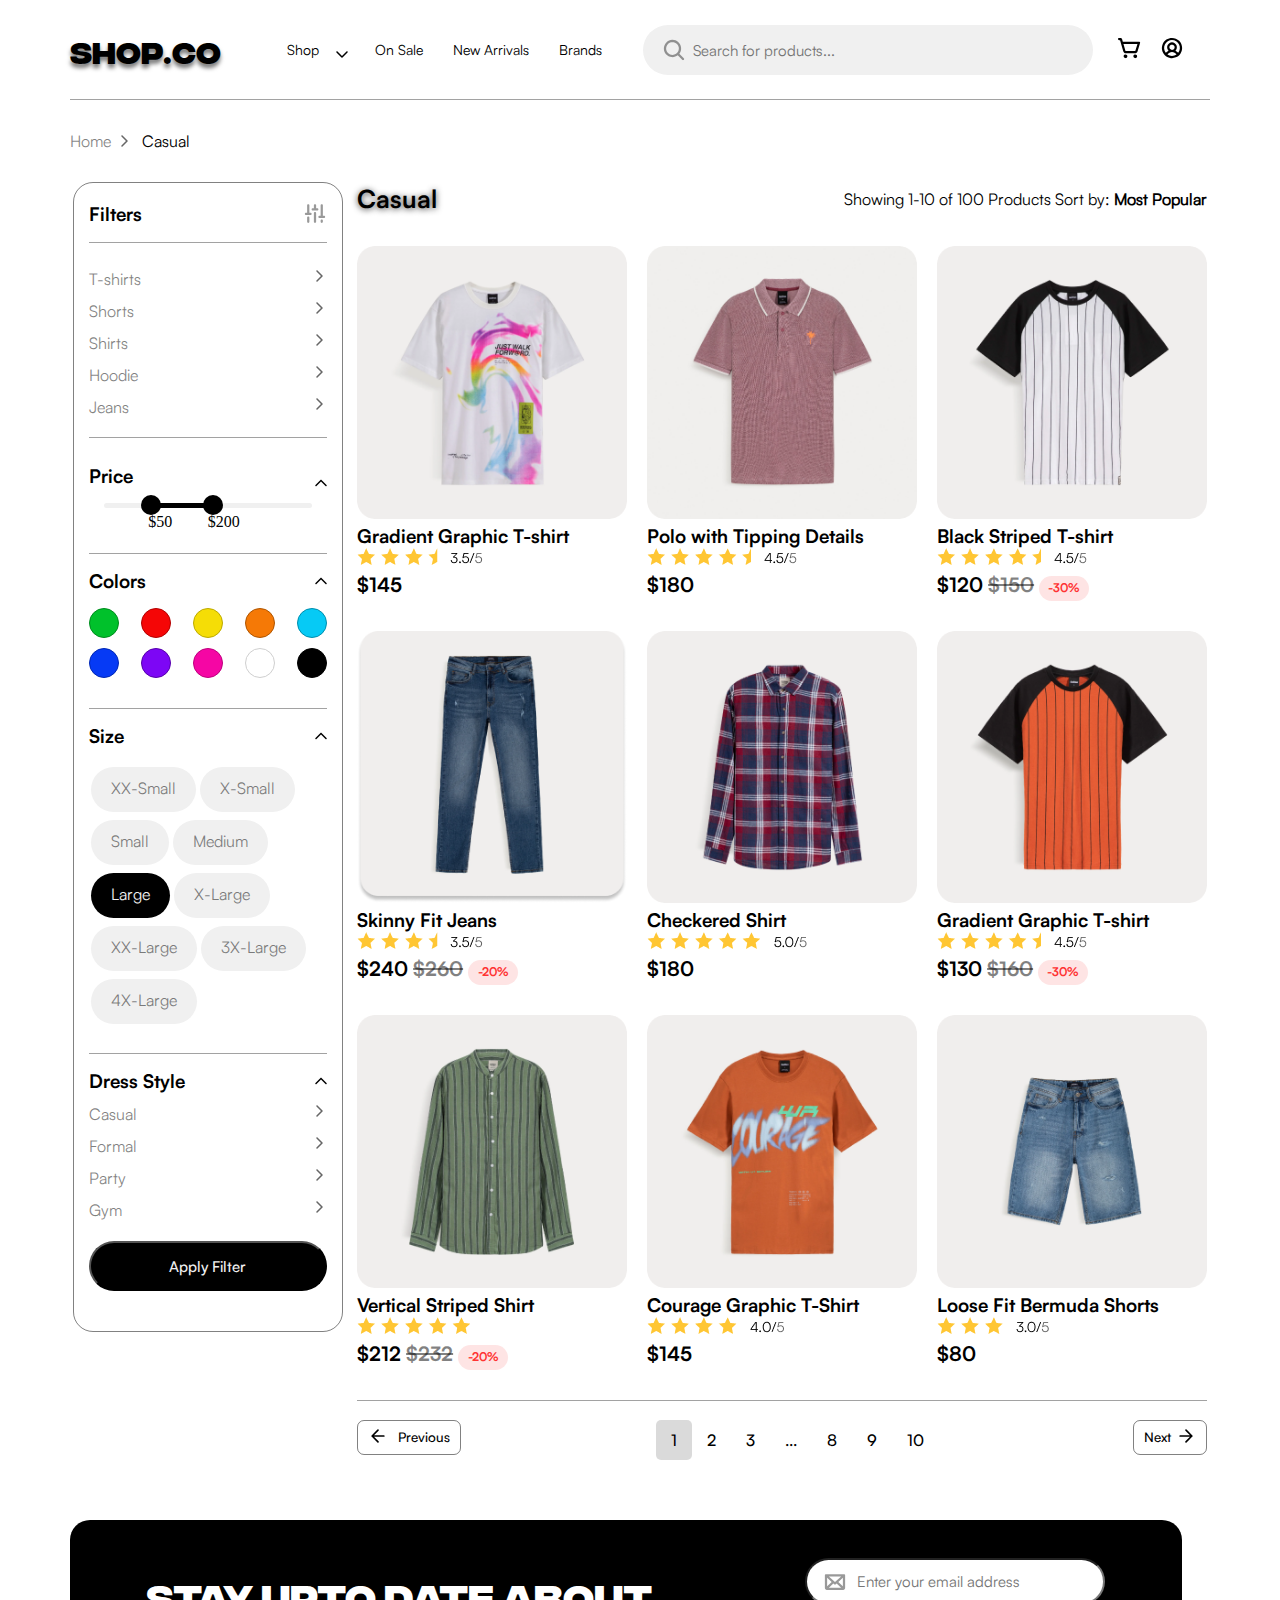
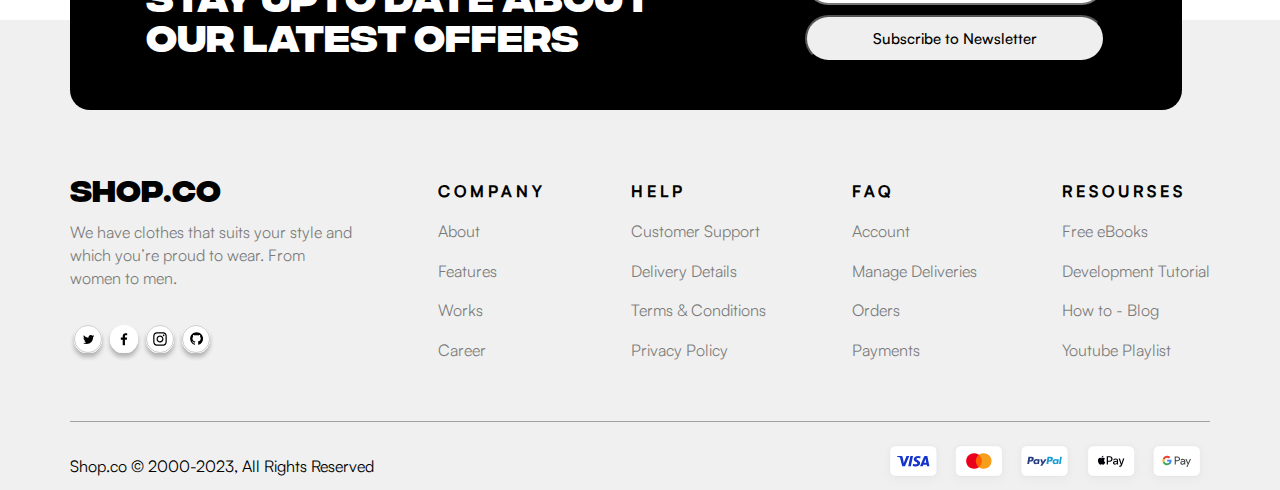
==== commit 97af367b: "some features was added" ====
--- a/pages/category.html
+++ b/pages/category.html
@@ -716,7 +716,7 @@
 
             <div class="product">
               <a href="../pages/product-details.html"
-                ><img src="../imgs/category/4.png" alt=""
+                ><img src="../imgs/category/4.png" class="img4" alt=""
               /></a>
               <h3>Skinny Fit Jeans</h3>
               <img src="../imgs/category/7-2.png" alt="" /><br />
--- a/styles/category.css
+++ b/styles/category.css
@@ -319,6 +319,20 @@
   margin-top: 30px;
 }
 
+.main .casual .items .product img{
+  transition: 0.5s;
+  border-radius: 17px;
+}
+.main .casual .items .product img:hover{
+    transform: scale(1.1,1.1);
+    box-shadow: 0 4px 8px 0 rgba(0, 0, 0, 0.2), 
+    0 6px 20px 0 rgba(0, 0, 0, 0.19);
+}
+.main .casual .items .product .img4:hover{
+  border-radius: 24px;
+  box-shadow: none;
+}
+
 div img:first-child {
   width: 270px;
 }
@@ -450,53 +464,6 @@
 .main .filters .f-s3 svg:hover {
   cursor: pointer;
 }
-/* .main .filters .f-s3 .ranges {
-  margin-top: 20px;
-  height: 8px;
-  width: 230px;
-  border-radius: 30px;
-  display: flex;
-  align-items: center;
-  background-color: rgb(4, 4, 4);
-  position: relative;
-}
-.main .filters .f-s3 .ranges .output1 {
-  position: absolute;
-  top: 15px;
-  left: 55px;
-  font-family: "Satoshi-Medium";
-}
-.main .filters .f-s3 .ranges .output2 {
-  position: absolute;
-  top: 15px;
-  right: 35px;
-  font-family: "Satoshi-Medium";
-}
-
-.main .filters .f-s3 .ranges .span1 {
-  position: absolute;
-  top: 15px;
-  left: 46px;
-  font-family: "Satoshi-Medium";
-}
-.main .filters .f-s3 .ranges .span2 {
-  position: absolute;
-  top: 15px;
-  right: 66px;
-  font-family: "Satoshi-Medium";
-}
-.main .filters .f-s3 .ranges .range1 {
-  transform: scale(-1, 1);
-  width: 120px;
-  accent-color: rgb(0, 0, 0);
-}
-.main .filters .f-s3 .ranges .range2 {
-  width: 120px;
-  margin-left: -60px;
-  margin-left: 0;
-  accent-color: rgb(0, 0, 0);
-} */
-
 .middle {
   position: relative;
   width: 100%;
